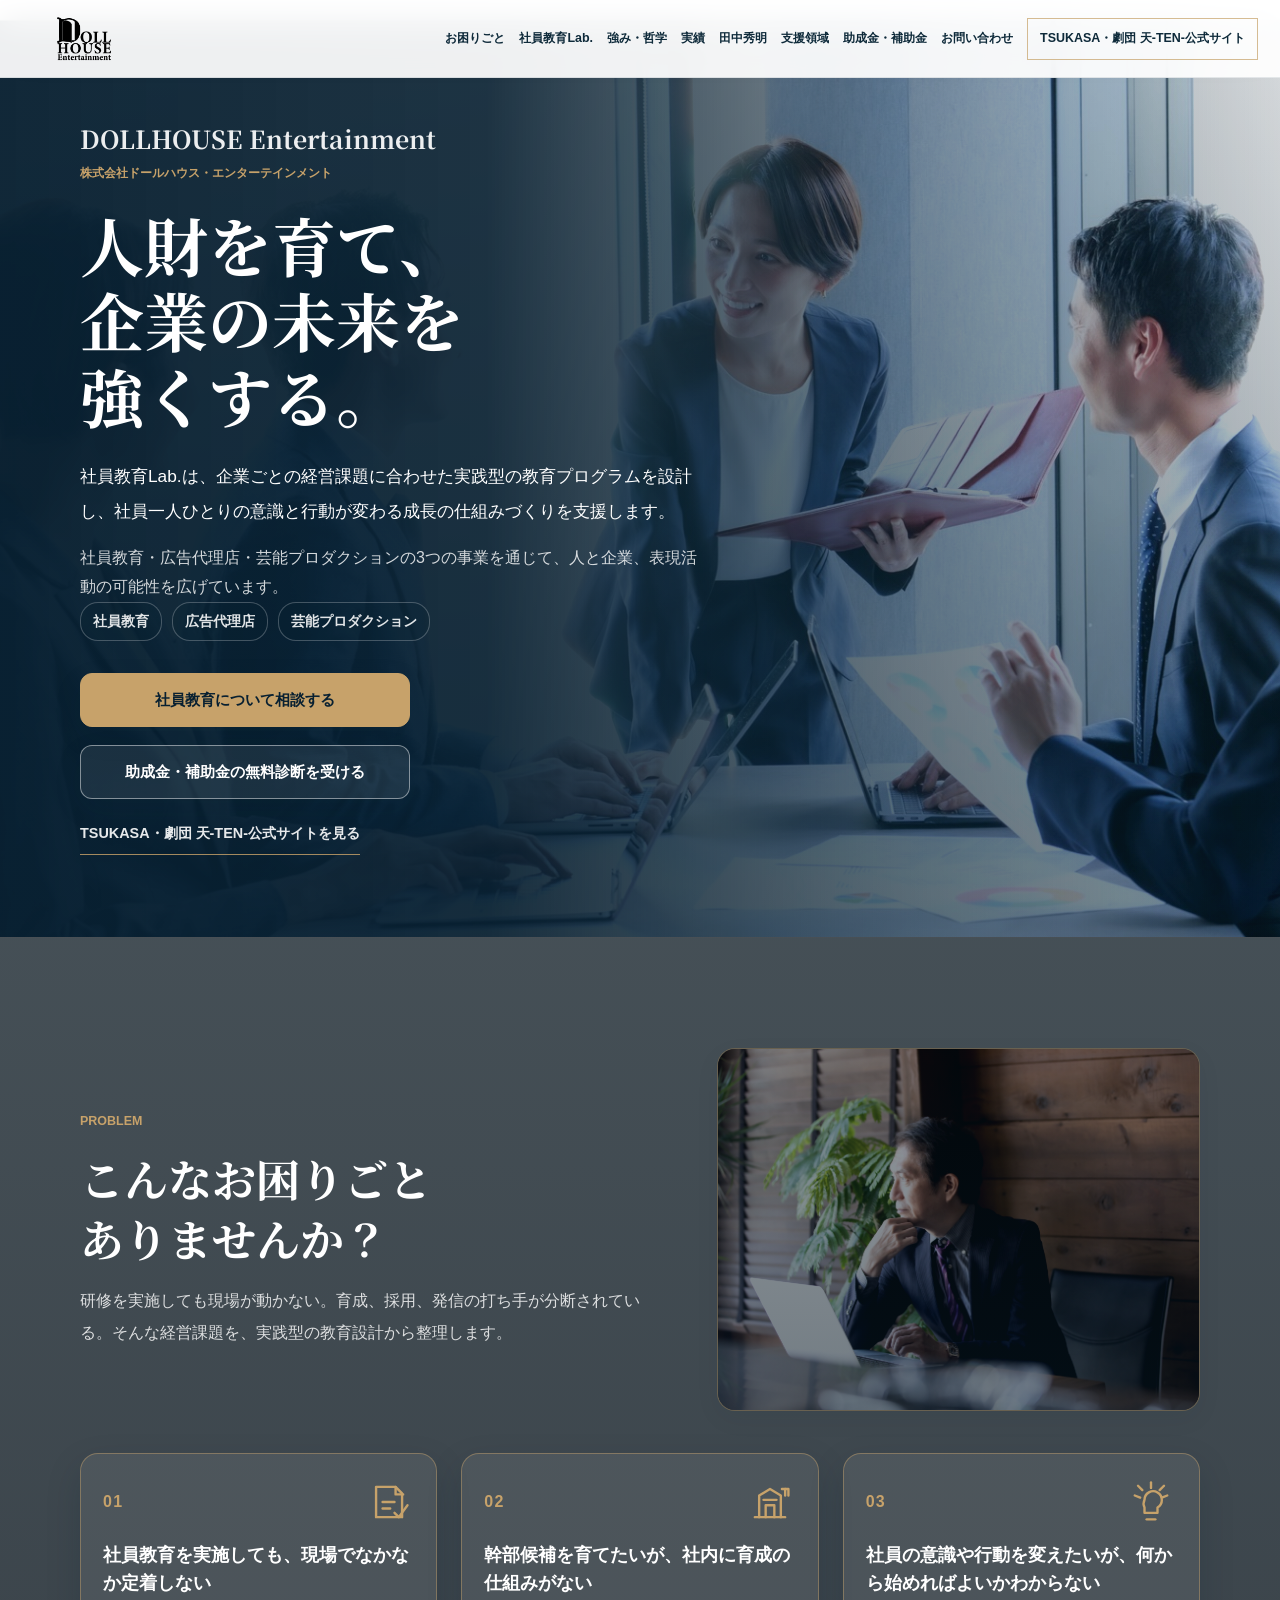
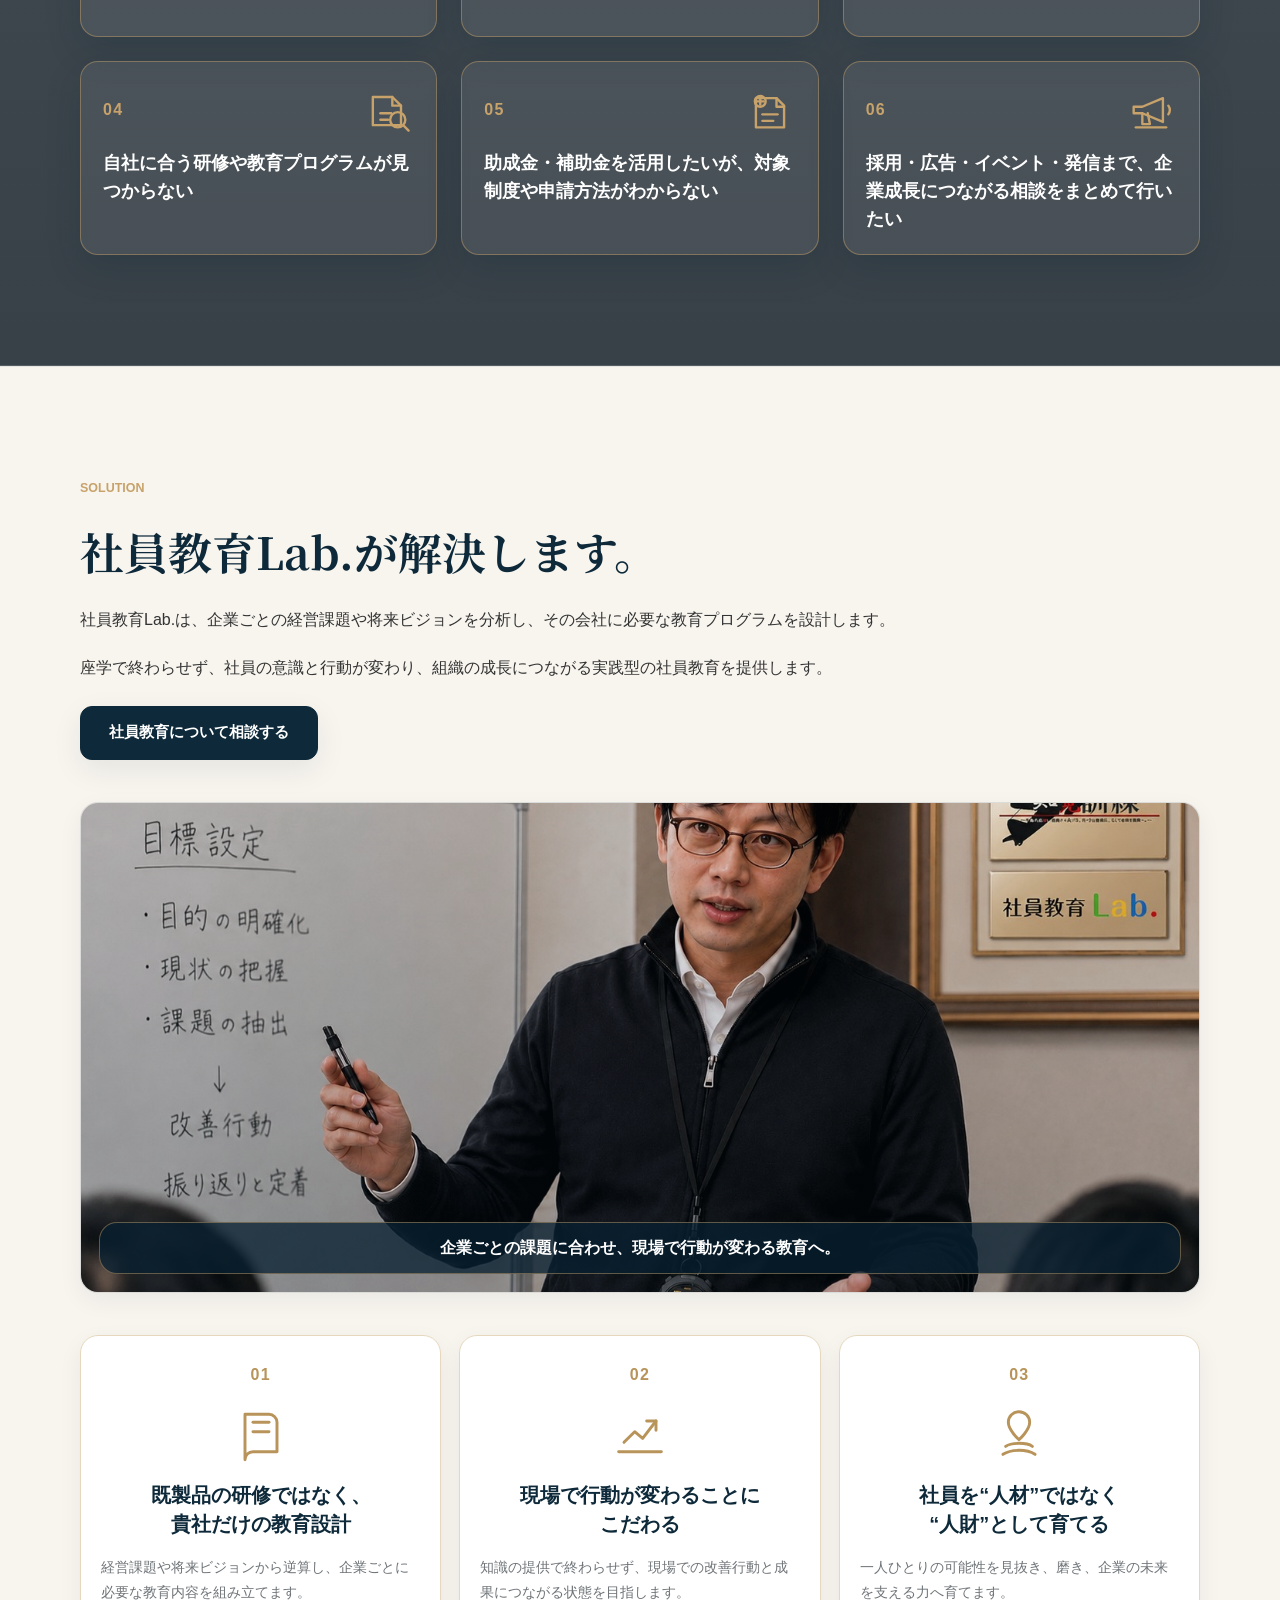
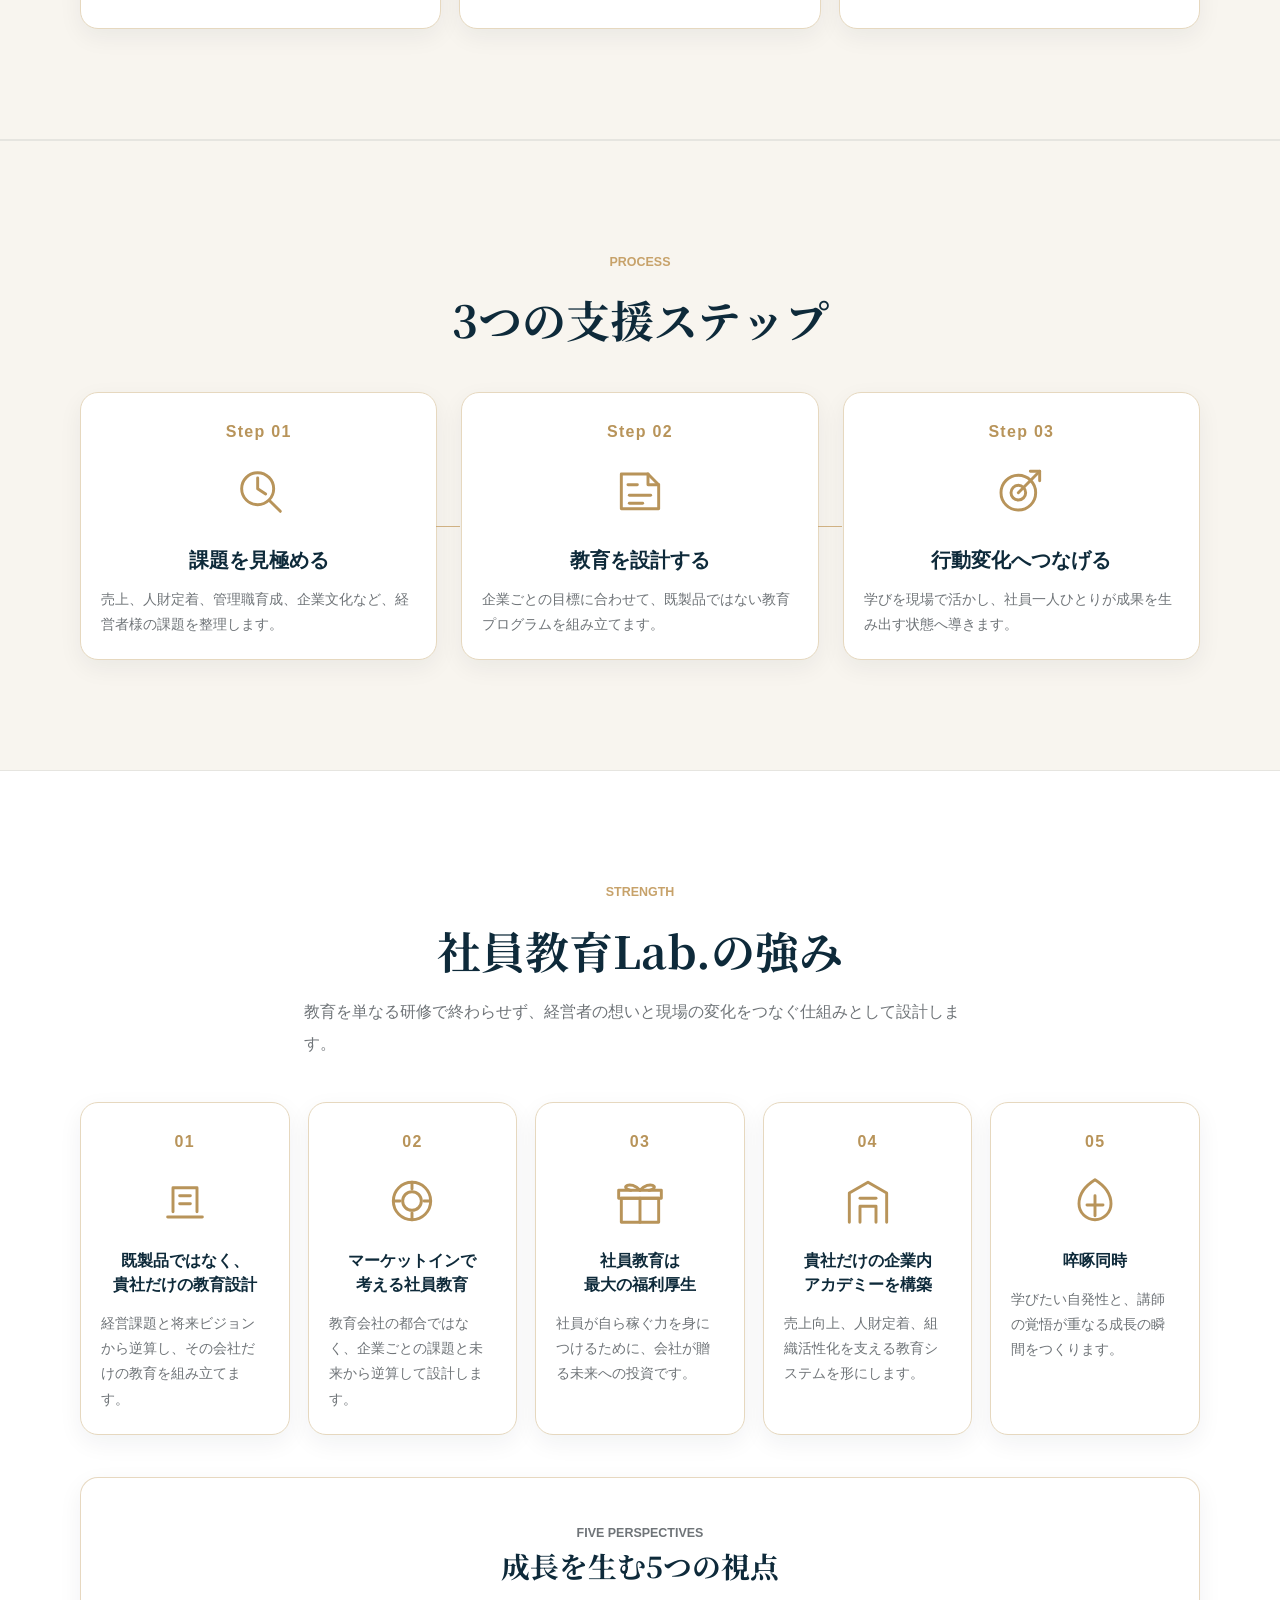
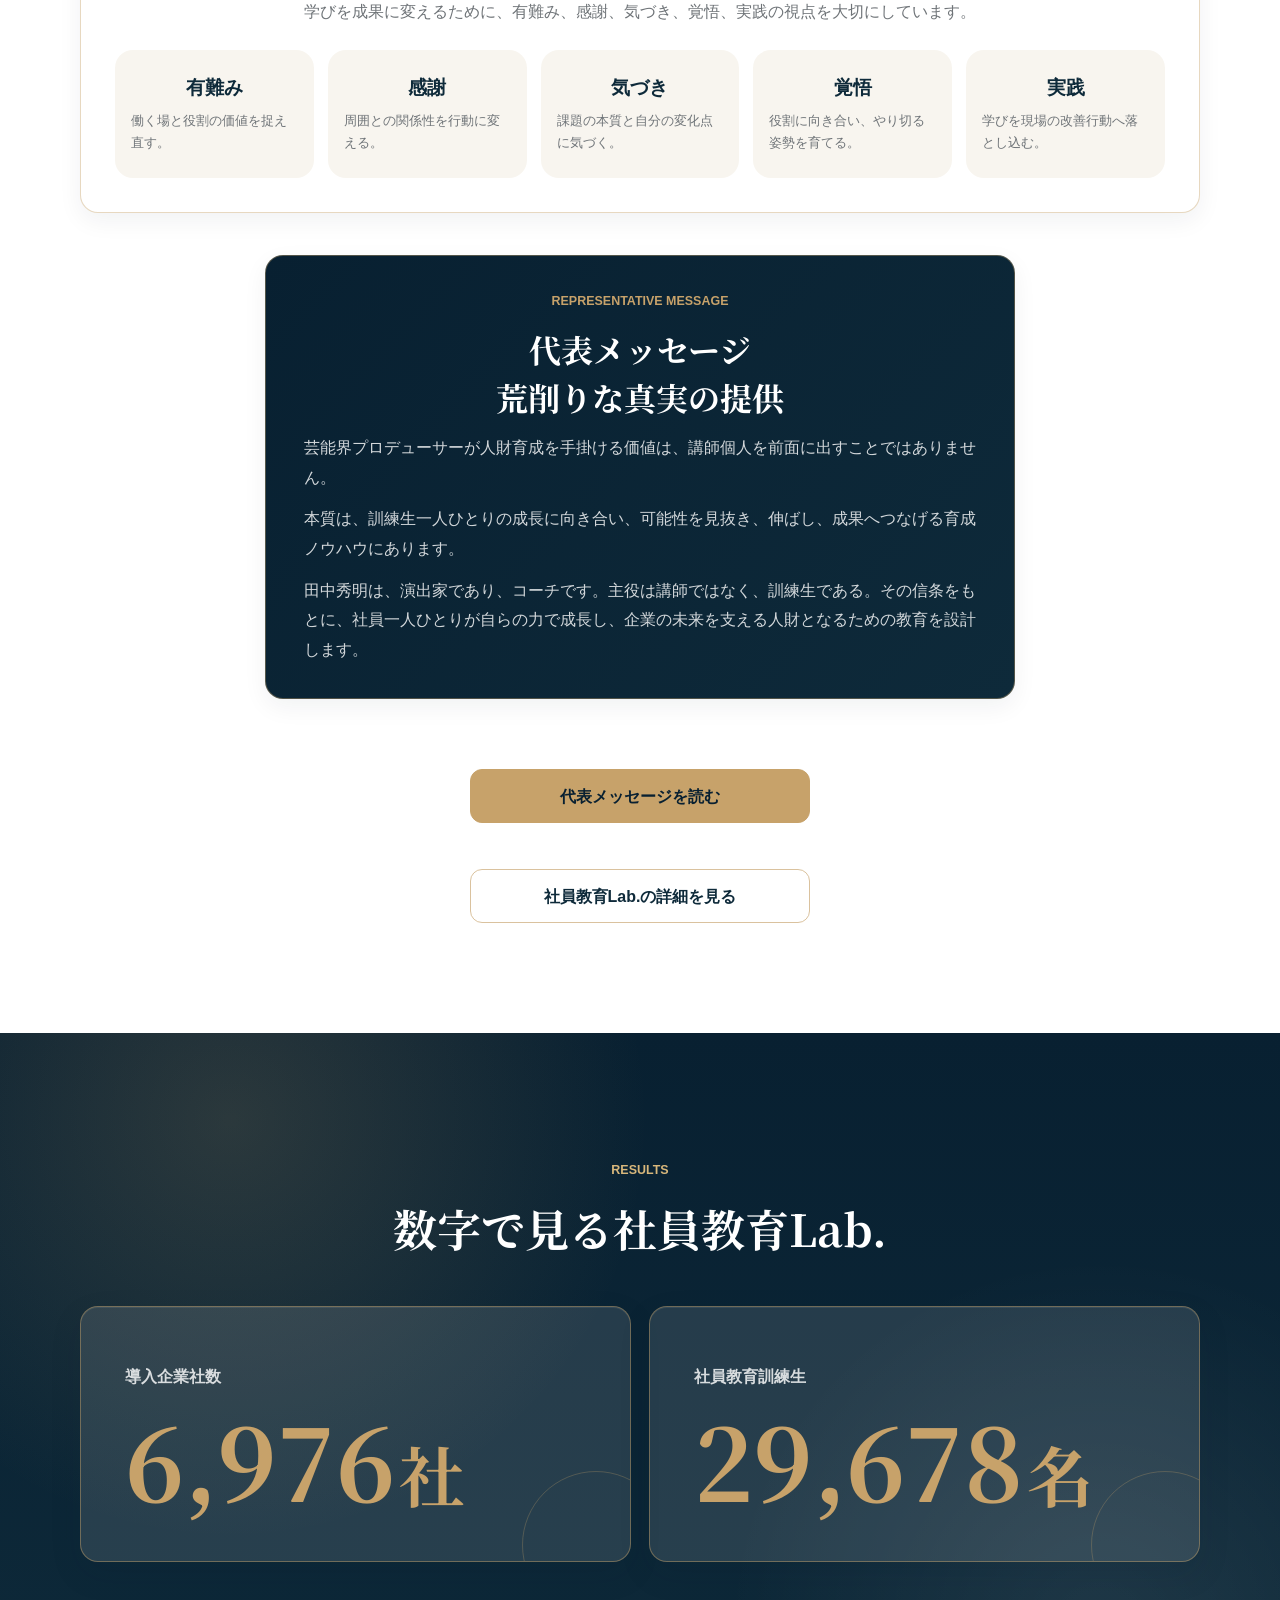
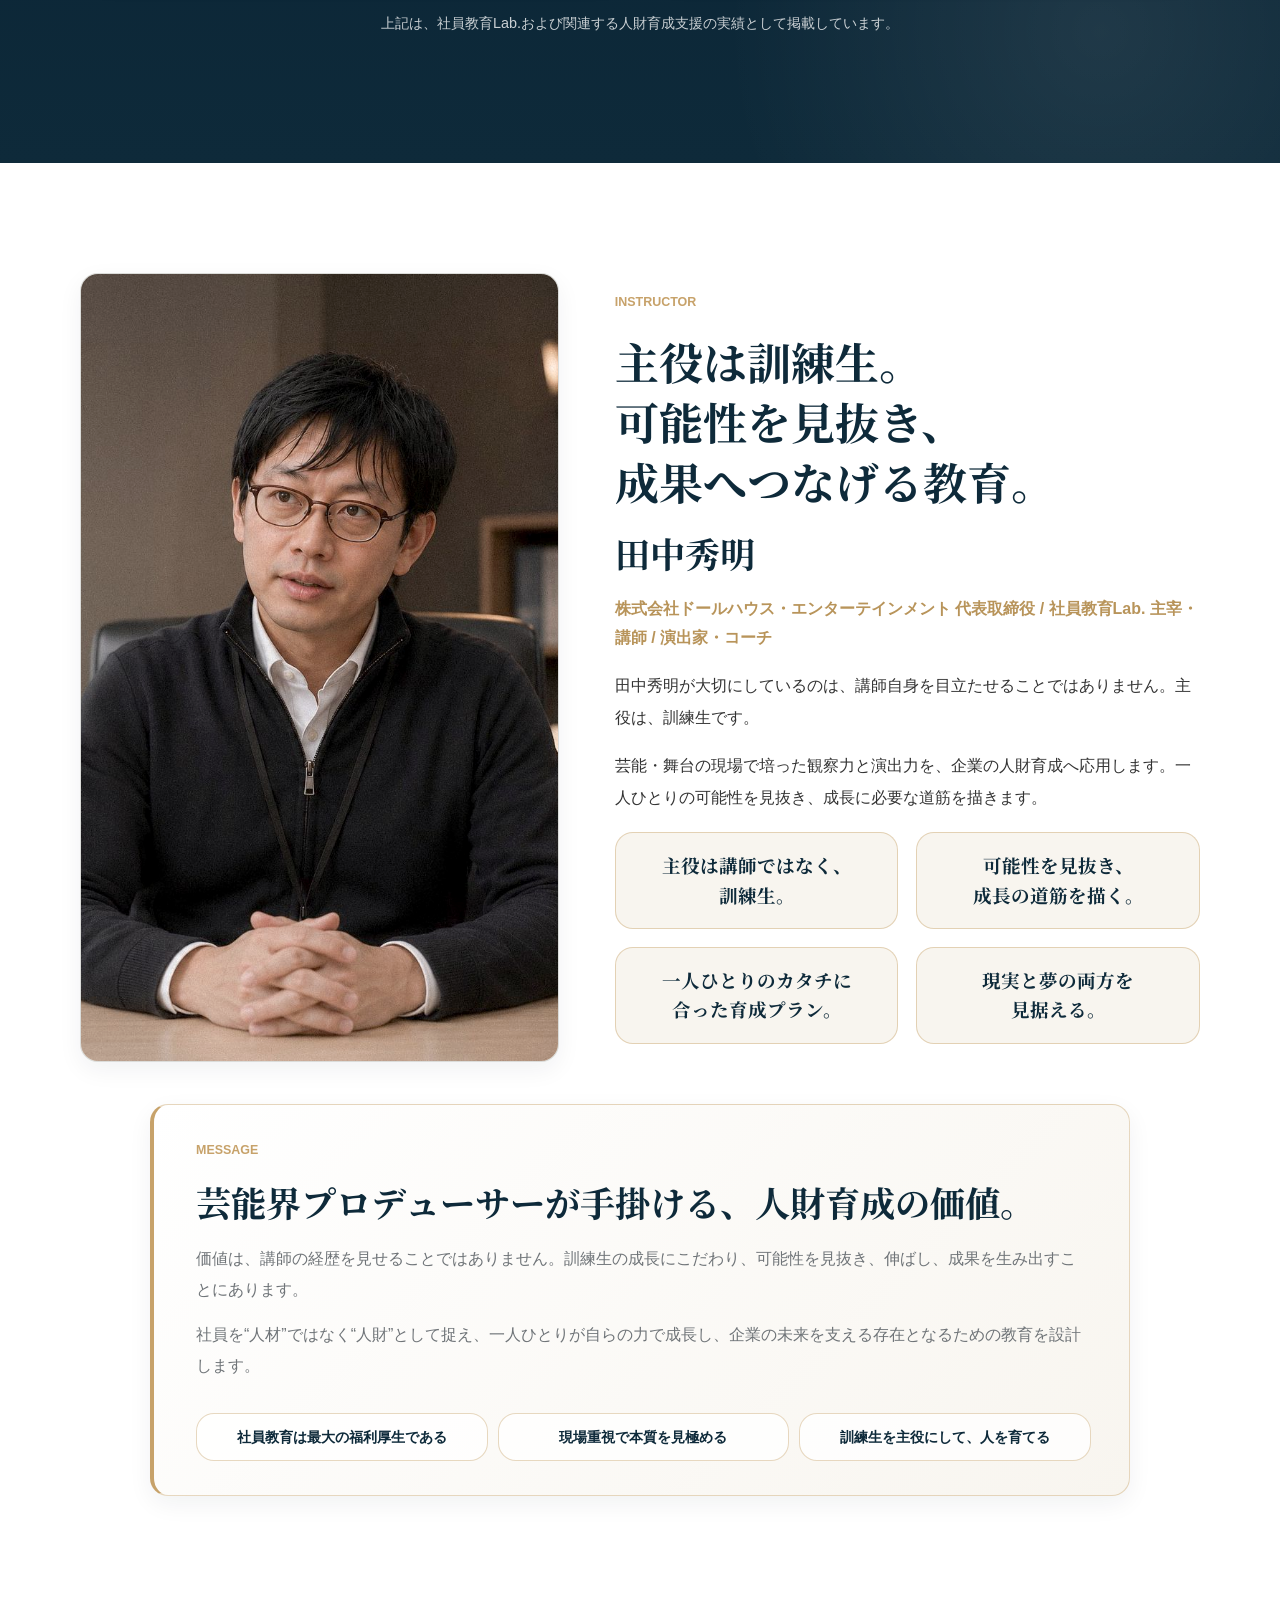
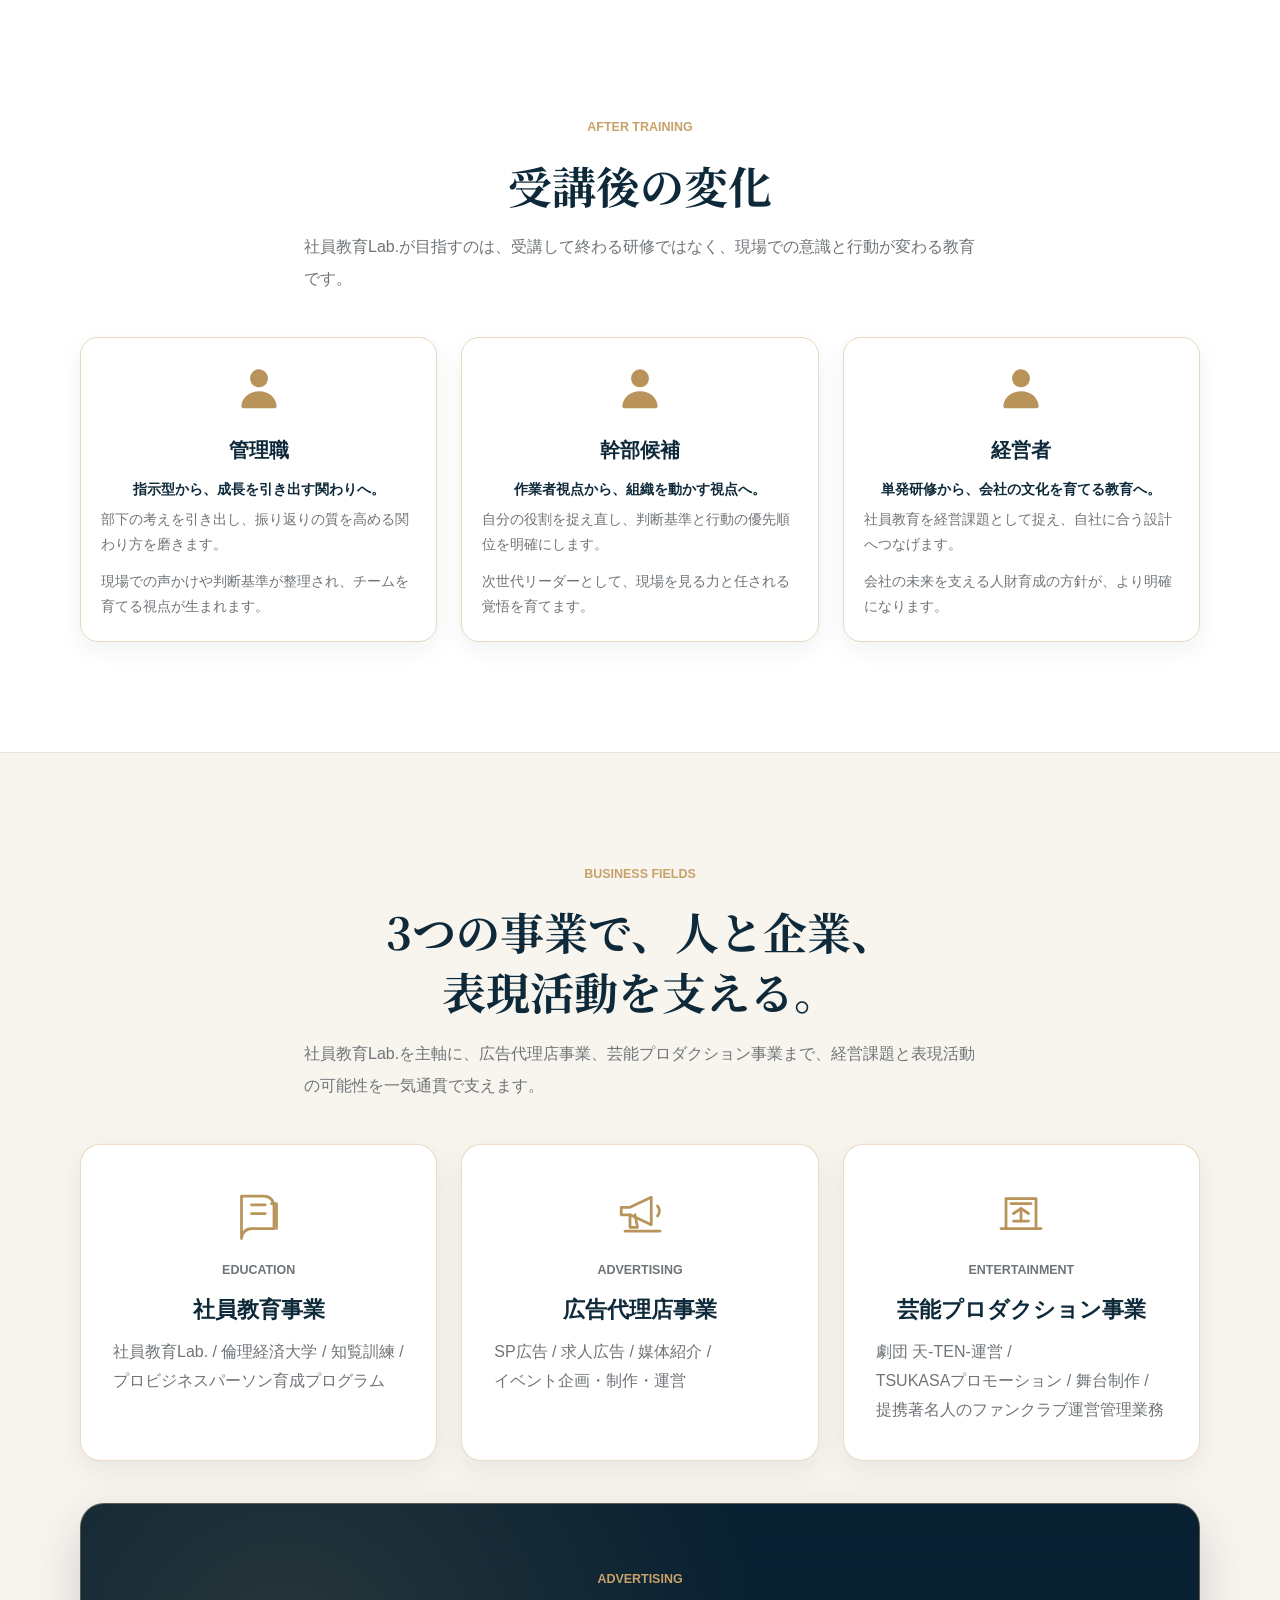
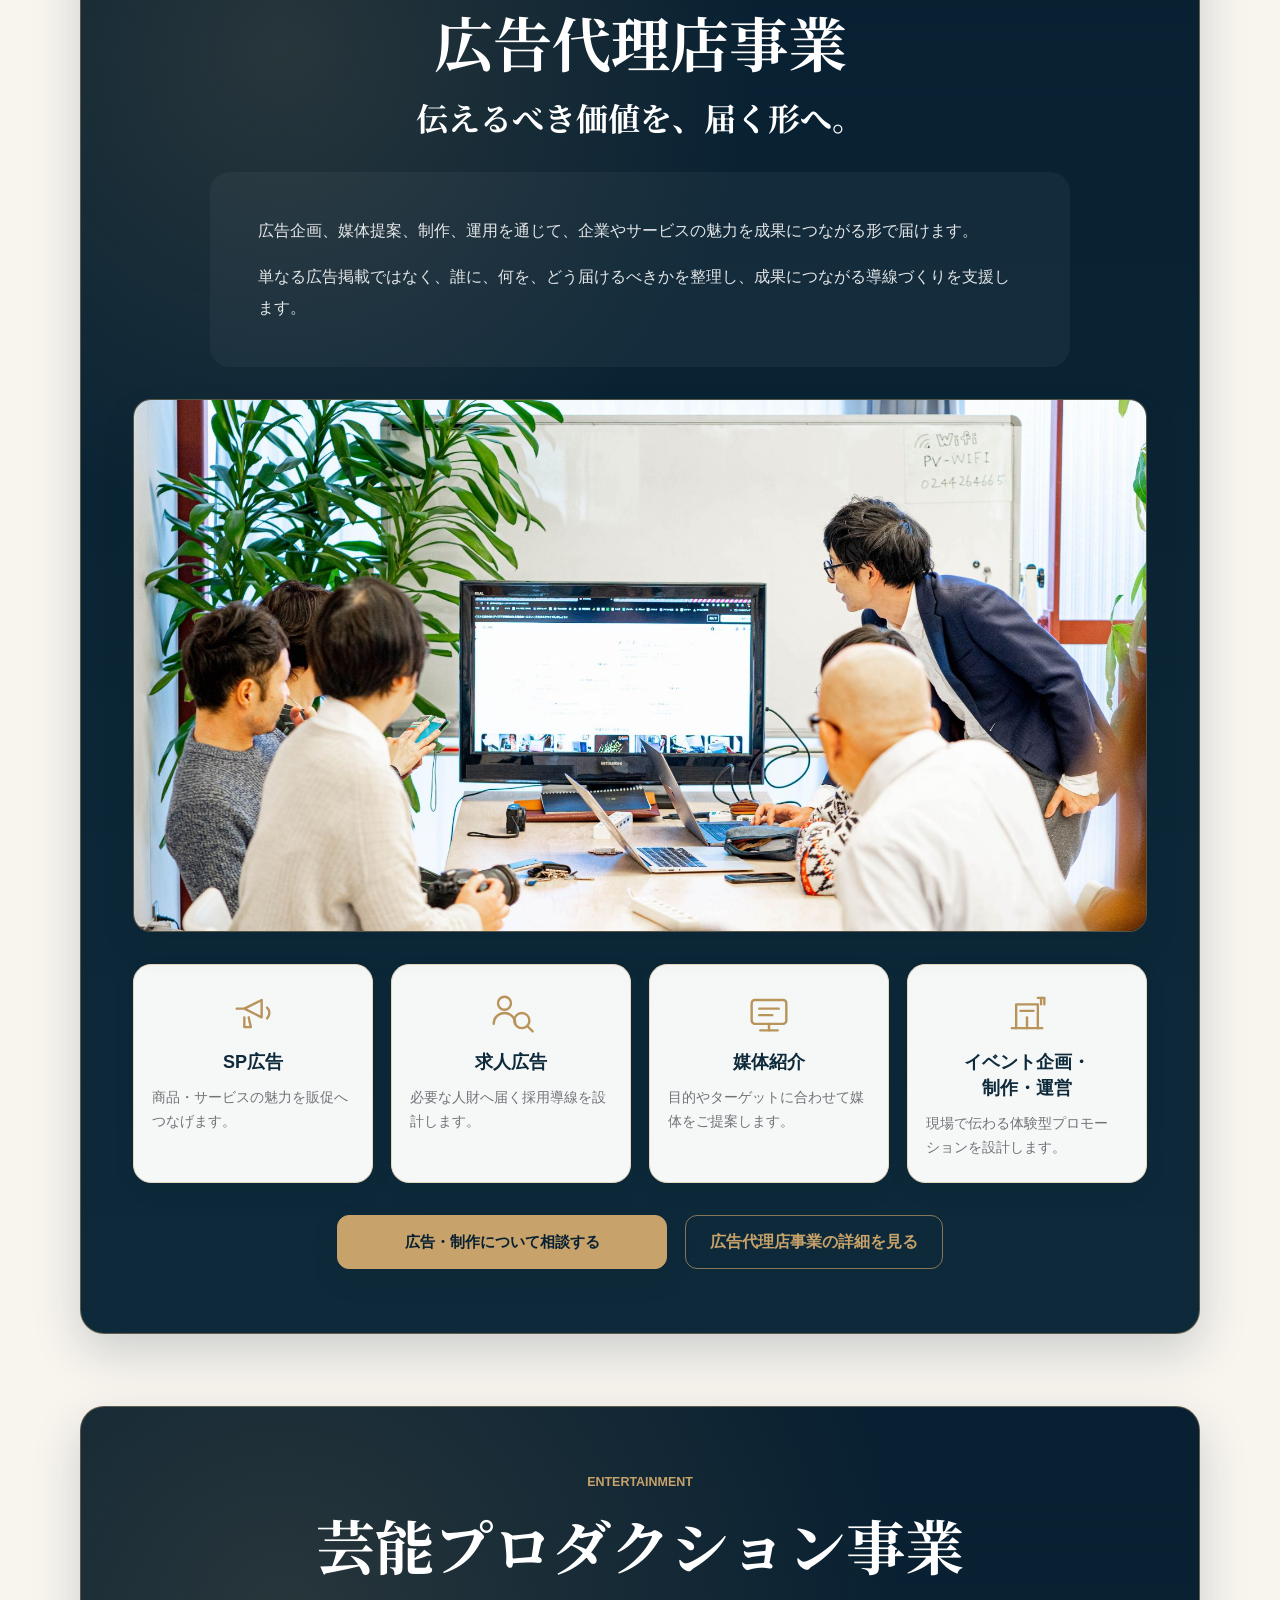
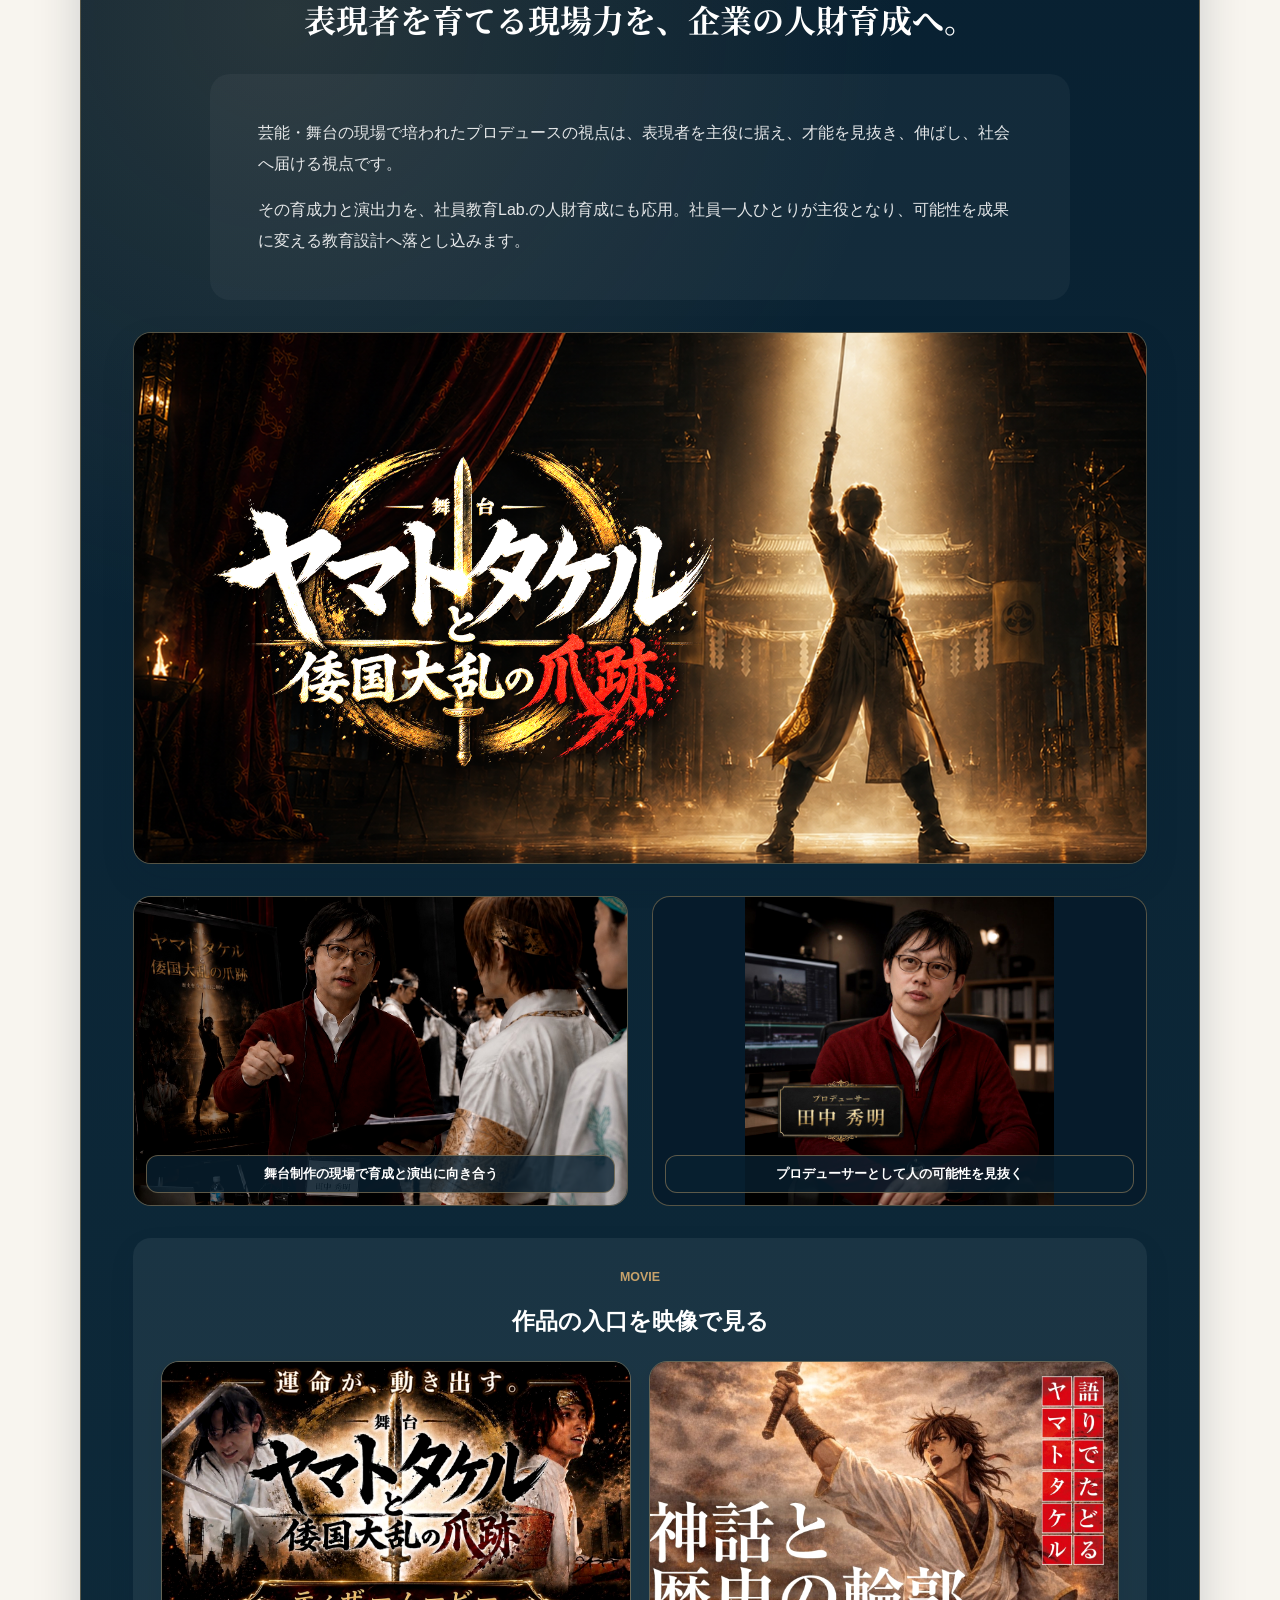
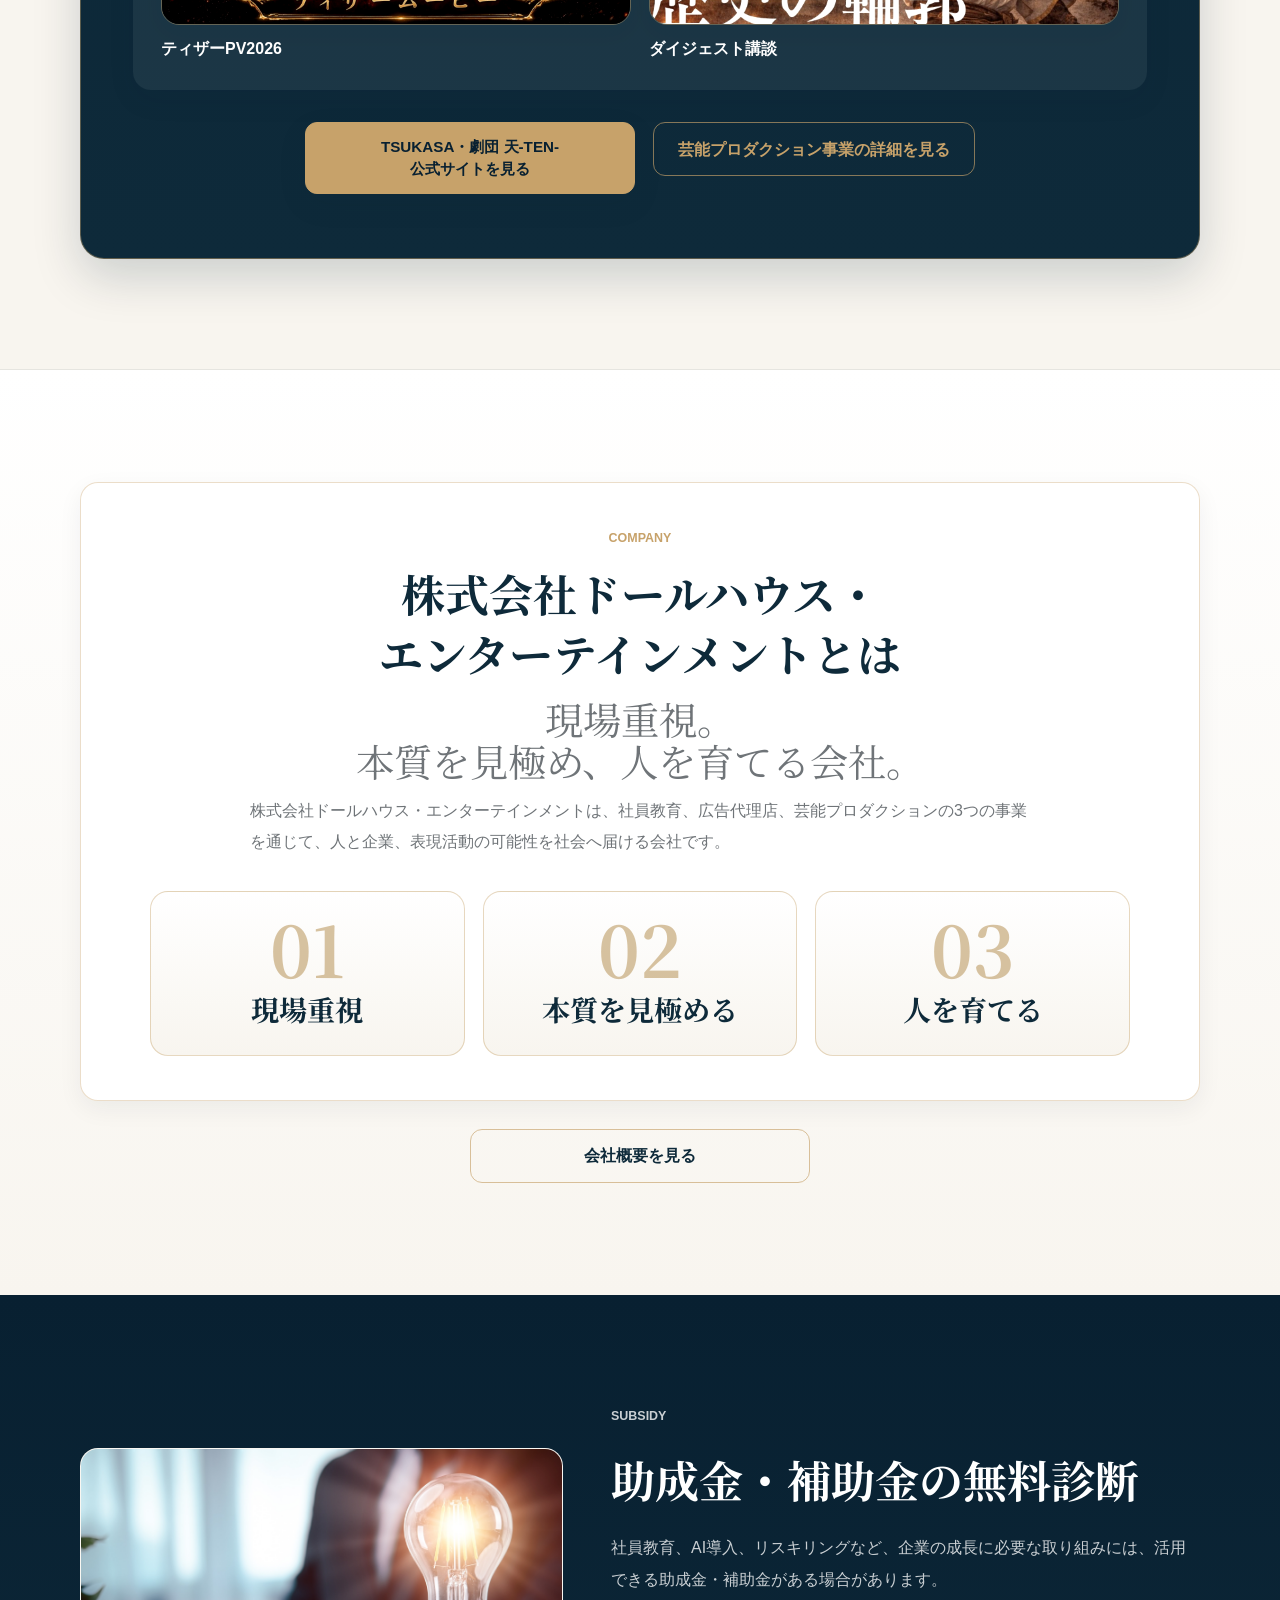
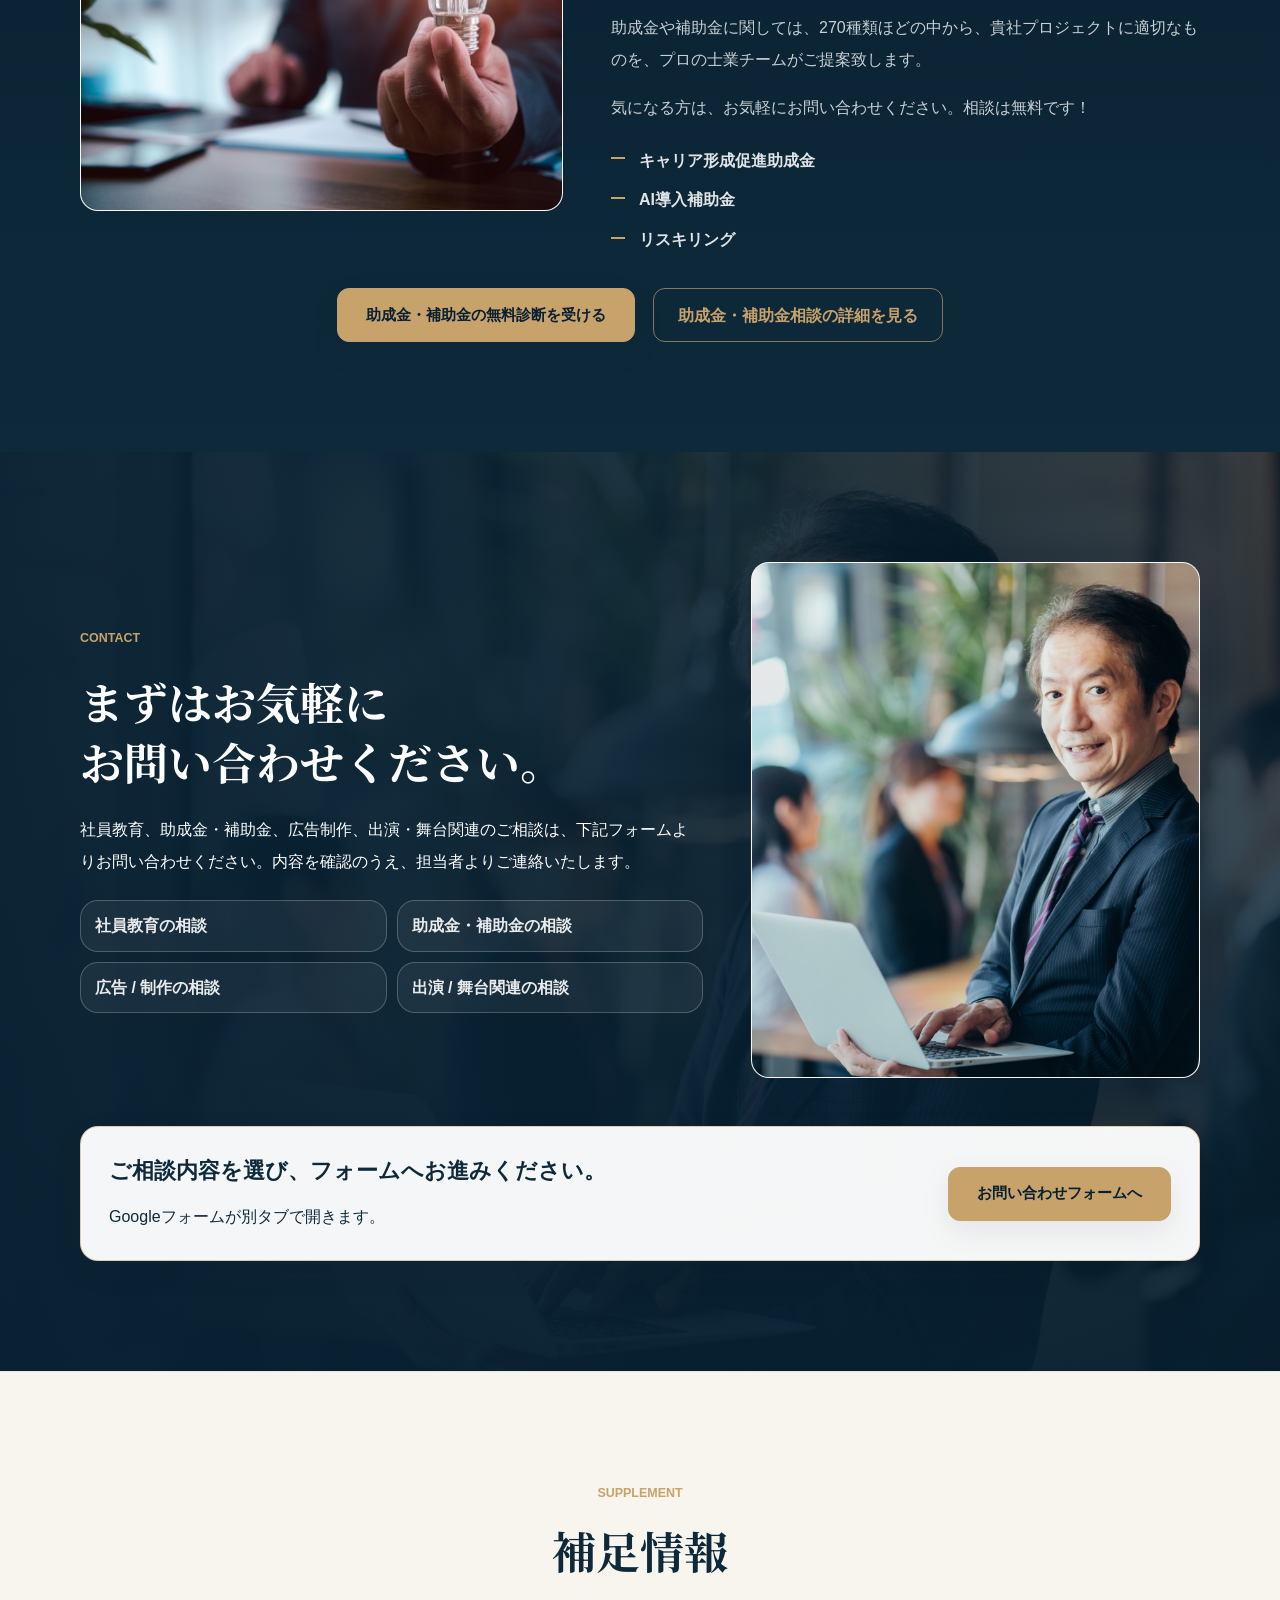
==== index.html @ 9c40aa0d "Pre-submission polish: remove internal wording, dedupe business detail copy - Replace the internal n" ====
<!DOCTYPE html>
<html lang="ja">
<head>
  <meta charset="UTF-8">
  <meta name="viewport" content="width=device-width, initial-scale=1.0">
  <title>株式会社ドールハウス・エンターテインメント｜社員教育Lab.・助成金補助金相談・広告制作・芸能プロダクション</title>
  <meta name="description" content="株式会社ドールハウス・エンターテインメントは、社員教育Lab.を中心に、企業ごとの課題に合わせた実践型社員教育、助成金・補助金の無料診断、広告制作、芸能プロダクション事業を展開しています。">
  <meta name="keywords" content="株式会社ドールハウス・エンターテインメント, 社員教育Lab., 社員教育, 人財育成, 啐啄同時, 企業内アカデミー, 助成金, 補助金, リスキリング, 広告代理店, 劇団 天-TEN, TSUKASA">
  <link rel="canonical" href="https://dollhouse-e.com/">
  <link rel="preconnect" href="https://fonts.googleapis.com">
  <link rel="preconnect" href="https://fonts.gstatic.com" crossorigin>
  <link href="https://fonts.googleapis.com/css2?family=Noto+Serif+JP:wght@600;700&display=swap" rel="stylesheet">
  <meta property="og:type" content="website">
  <meta property="og:title" content="株式会社ドールハウス・エンターテインメント｜社員教育Lab.">
  <meta property="og:description" content="企業ごとの課題に合わせた実践型社員教育、助成金・補助金の無料診断、広告制作、芸能プロダクション事業を展開しています。">
  <meta property="og:url" content="https://dollhouse-e.com/">
  <meta property="og:image" content="https://dollhouse-e.com/assets/img/executive-training-meeting.jpeg">
  <meta property="og:site_name" content="DOLLHOUSE Entertainment">
  <meta name="twitter:card" content="summary_large_image">
  <meta name="twitter:title" content="株式会社ドールハウス・エンターテインメント｜社員教育Lab.">
  <meta name="twitter:description" content="企業ごとの課題に合わせた実践型社員教育を設計します。">
  <meta name="twitter:image" content="https://dollhouse-e.com/assets/img/executive-training-meeting.jpeg">
  <link rel="icon" href="./assets/img/dollhouse-logo.png">
  <link rel="stylesheet" href="./assets/css/style.css">
  <script type="application/ld+json">
  {
    "@context": "https://schema.org",
    "@type": "Organization",
    "name": "株式会社ドールハウス・エンターテインメント",
    "alternateName": "DOLLHOUSE Entertainment",
    "url": "https://dollhouse-e.com/",
    "logo": "https://dollhouse-e.com/assets/img/dollhouse-logo.png",
    "description": "社員教育Lab.を中心に、実践型社員教育、助成金・補助金相談、広告制作、芸能プロダクション事業を展開しています。",
    "founder": {
      "@type": "Person",
      "name": "田中秀明"
    },
    "department": [
      {
        "@type": "Organization",
        "name": "社員教育Lab."
      },
      {
        "@type": "Organization",
        "name": "広告代理店事業"
      },
      {
        "@type": "Organization",
        "name": "芸能プロダクション事業"
      }
    ]
  }
  </script>
</head>
<body>
  <a class="skip-link" href="#main">本文へ移動</a>

  <header class="site-header" data-header>
    <a class="brand" href="./index.html" aria-label="株式会社ドールハウス・エンターテインメント トップ">
      <img src="./assets/img/dollhouse-logo.png" alt="DOLLHOUSE Entertainment">
    </a>

    <nav class="site-nav" aria-label="サイト内ナビゲーション">
      <a href="#problems">お困りごと</a>
      <a href="#education">社員教育Lab.</a>
      <a href="#philosophy">強み・哲学</a>
      <a href="#results">実績</a>
      <a href="#instructor">田中秀明</a>
      <a href="#support">支援領域</a>
      <a href="#subsidy">助成金・補助金</a>
      <a href="#contact">お問い合わせ</a>
      <a class="nav-external" href="https://gekidan-ten.com/" target="_blank" rel="noopener">TSUKASA・劇団 天-TEN-公式サイト</a>
    </nav>

    <button class="nav-toggle" type="button" aria-label="メニューを開閉" aria-controls="mobile-nav" aria-expanded="false" data-nav-toggle>
      <span></span>
      <span></span>
      <span></span>
    </button>
  </header>

  <div class="mobile-nav" id="mobile-nav" data-mobile-nav>
    <a href="#problems">お困りごと</a>
    <a href="#education">社員教育Lab.</a>
    <a href="#philosophy">強み・哲学</a>
    <a href="#process">3つの支援ステップ</a>
    <a href="#results">数字で見る実績</a>
    <a href="#instructor">田中秀明</a>
    <a href="#support">広告・芸能事業</a>
    <a href="#subsidy">助成金・補助金</a>
    <a href="#contact">お問い合わせ</a>
    <a href="#details">補足情報</a>
  </div>

  <main id="main">
    <section class="hero" aria-labelledby="hero-title">
      <picture class="hero-bg" aria-hidden="true">
        <img src="./assets/img/executive-training-meeting.jpeg" alt="">
      </picture>
      <div class="wrap hero-inner">
        <div class="hero-copy reveal">
          <p class="hero-brand">DOLLHOUSE Entertainment</p>
          <p class="eyebrow">株式会社ドールハウス・エンターテインメント</p>
          <h1 class="hero-title" id="hero-title">
            <span>人財を育て、</span>
            <span>企業の未来を</span>
            <span>強くする。</span>
          </h1>
          <p class="hero-lead">社員教育Lab.は、企業ごとの経営課題に合わせた実践型の教育プログラムを設計し、社員一人ひとりの意識と行動が変わる成長の仕組みづくりを支援します。</p>
          <p class="hero-note">社員教育・広告代理店・芸能プロダクションの3つの事業を通じて、人と企業、表現活動の可能性を広げています。</p>
          <div class="hero-badges" aria-label="対応領域">
            <span>社員教育</span>
            <span>広告代理店</span>
            <span>芸能プロダクション</span>
          </div>
          <div class="hero-actions">
            <a class="button button-gold" href="https://forms.gle/buqHEvbzoYE7VGyw7" target="_blank" rel="noopener">社員教育について相談する</a>
            <a class="button button-ghost-light" href="https://forms.gle/buqHEvbzoYE7VGyw7" target="_blank" rel="noopener">助成金・補助金の無料診断を受ける</a>
          </div>
          <a class="hero-sub-link" href="https://gekidan-ten.com/" target="_blank" rel="noopener">TSUKASA・劇団 天-TEN-公式サイトを見る</a>
        </div>
      </div>
    </section>

    <section class="section problem-section" id="problems" aria-labelledby="problem-title">
      <div class="wrap section-stack">
        <div class="split-media">
          <div class="section-head reveal">
            <p class="section-label">Problem</p>
            <h2 class="section-title title-break" id="problem-title"><span>こんなお困りごと</span><span>ありませんか？</span></h2>
            <p class="section-lead">研修を実施しても現場が動かない。育成、採用、発信の打ち手が分断されている。そんな経営課題を、実践型の教育設計から整理します。</p>
          </div>
          <figure class="media-frame reveal">
            <img src="./assets/img/executive-problem.jpg" alt="経営課題について考える経営者">
          </figure>
        </div>

        <div class="problem-grid" aria-label="経営者様のお困りごと">
          <article class="problem-card reveal">
            <div class="problem-card-head">
              <span>01</span>
              <svg viewBox="0 0 48 48" aria-hidden="true"><path d="M13 10h18l6 6v22H13z"/><path d="M31 10v7h7"/><path d="M19 24h11"/><path d="M19 30h7"/><path d="m30 34 4 4 8-11"/></svg>
            </div>
            <p>社員教育を実施しても、現場でなかなか定着しない</p>
          </article>
          <article class="problem-card reveal">
            <div class="problem-card-head">
              <span>02</span>
              <svg viewBox="0 0 48 48" aria-hidden="true"><path d="M10 38h28"/><path d="M14 38V18l10-6 10 6v20"/><path d="M20 38V27h8v11"/><path d="M18 22h12"/><path d="M35 12h6v6"/><path d="M38 12v6"/></svg>
            </div>
            <p>幹部候補を育てたいが、社内に育成の仕組みがない</p>
          </article>
          <article class="problem-card reveal">
            <div class="problem-card-head">
              <span>03</span>
              <svg viewBox="0 0 48 48" aria-hidden="true"><path d="M18 22a8 8 0 1 1 12 7v5H18v-5a8 8 0 0 1 0-7Z"/><path d="M20 40h8"/><path d="M24 6v5"/><path d="M9 18l5 2"/><path d="M39 18l-5 2"/><path d="m12 9 4 4"/><path d="m36 9-4 4"/></svg>
            </div>
            <p>社員の意識や行動を変えたいが、何から始めればよいかわからない</p>
          </article>
          <article class="problem-card reveal">
            <div class="problem-card-head">
              <span>04</span>
              <svg viewBox="0 0 48 48" aria-hidden="true"><path d="M10 12h18l8 8v18H10z"/><path d="M28 12v8h8"/><path d="M17 27h10"/><path d="M17 33h7"/><circle cx="33" cy="33" r="7"/><path d="m38 38 5 5"/></svg>
            </div>
            <p>自社に合う研修や教育プログラムが見つからない</p>
          </article>
          <article class="problem-card reveal">
            <div class="problem-card-head">
              <span>05</span>
              <svg viewBox="0 0 48 48" aria-hidden="true"><path d="M11 13h19l7 7v20H11z"/><path d="M30 13v8h7"/><path d="M17 28h14"/><path d="M17 34h10"/><circle cx="15" cy="16" r="5"/><path d="M12 16h6"/><path d="M15 13v6"/></svg>
            </div>
            <p>助成金・補助金を活用したいが、対象制度や申請方法がわからない</p>
          </article>
          <article class="problem-card reveal">
            <div class="problem-card-head">
              <span>06</span>
              <svg viewBox="0 0 48 48" aria-hidden="true"><path d="M8 27h8l19 8V13L16 21H8z"/><path d="M16 27v10h7l-2-10"/><path d="M40 20a7 7 0 0 1 0 8"/><path d="M10 40h28"/></svg>
            </div>
            <p>採用・広告・イベント・発信まで、企業成長につながる相談をまとめて行いたい</p>
          </article>
        </div>
      </div>
    </section>

    <section class="section solution-section section-ivory" id="education" aria-labelledby="solution-title">
      <div class="wrap section-stack">
        <div class="solution-copy reveal">
          <p class="section-label">Solution</p>
          <h2 class="section-title" id="solution-title">社員教育Lab.が解決します。</h2>
          <div class="text-flow solution-summary">
            <p>社員教育Lab.は、企業ごとの経営課題や将来ビジョンを分析し、その会社に必要な教育プログラムを設計します。</p>
            <p>座学で終わらせず、社員の意識と行動が変わり、組織の成長につながる実践型の社員教育を提供します。</p>
          </div>
          <a class="button button-navy align-left" href="https://forms.gle/buqHEvbzoYE7VGyw7" target="_blank" rel="noopener">社員教育について相談する</a>
        </div>

        <figure class="education-photo reveal">
          <img src="./assets/img/education-session.jpg" alt="社員教育Lab.の研修現場で講義する田中秀明">
          <figcaption>企業ごとの課題に合わせ、現場で行動が変わる教育へ。</figcaption>
        </figure>

        <div class="strength-grid" aria-label="社員教育Lab.の強み">
          <article class="feature-card reveal">
            <span>01</span>
            <svg class="line-icon" viewBox="0 0 48 48" aria-hidden="true"><path d="M12 10h18a6 6 0 0 1 6 6v22H18a6 6 0 0 0-6 6V10Z"/><path d="M18 16h12"/><path d="M18 23h12"/></svg>
            <h3>既製品の研修ではなく、貴社だけの教育設計</h3>
            <p>経営課題や将来ビジョンから逆算し、企業ごとに必要な教育内容を組み立てます。</p>
          </article>
          <article class="feature-card reveal">
            <span>02</span>
            <svg class="line-icon" viewBox="0 0 48 48" aria-hidden="true"><path d="M8 38h32"/><path d="M12 31l8-8 6 5 10-13"/><path d="M29 15h7v7"/></svg>
            <h3>現場で行動が変わることに<wbr>こだわる</h3>
            <p>知識の提供で終わらせず、現場での改善行動と成果につながる状態を目指します。</p>
          </article>
          <article class="feature-card reveal">
            <span>03</span>
            <svg class="line-icon" viewBox="0 0 48 48" aria-hidden="true"><path d="M24 8a8 8 0 0 1 8 8c0 6-8 13-8 13s-8-7-8-13a8 8 0 0 1 8-8Z"/><path d="M14 34c4-3 16-3 20 0"/><path d="M12 40c6-4 18-4 24 0"/></svg>
            <h3>社員を“人材”ではなく<wbr>“人財”として育てる</h3>
            <p>一人ひとりの可能性を見抜き、磨き、企業の未来を支える力へ育てます。</p>
          </article>
        </div>
      </div>
    </section>

    <section class="section process-section section-ivory" id="process" aria-labelledby="process-title">
      <div class="wrap section-stack">
        <div class="section-head section-head-center reveal">
          <p class="section-label">Process</p>
          <h2 class="section-title" id="process-title">3つの支援ステップ</h2>
        </div>

        <div class="solution-process reveal" aria-label="3つの支援ステップ">
          <article>
            <span>Step 01</span>
            <svg class="line-icon" viewBox="0 0 48 48" aria-hidden="true"><circle cx="23" cy="23" r="12"/><path d="m32 32 8 8"/><path d="M23 15v8l6 4"/></svg>
            <h4>課題を見極める</h4>
            <p>売上、人財定着、管理職育成、企業文化など、経営者様の課題を整理します。</p>
          </article>
          <article>
            <span>Step 02</span>
            <svg class="line-icon" viewBox="0 0 48 48" aria-hidden="true"><path d="M10 12h20l8 8v18H10z"/><path d="M30 12v8h8"/><path d="M16 28h16"/><path d="M16 34h10"/><path d="M15 20h7"/></svg>
            <h4>教育を設計する</h4>
            <p>企業ごとの目標に合わせて、既製品ではない教育プログラムを組み立てます。</p>
          </article>
          <article>
            <span>Step 03</span>
            <svg class="line-icon" viewBox="0 0 48 48" aria-hidden="true"><circle cx="22" cy="26" r="13"/><circle cx="22" cy="26" r="5.5"/><path d="M22 26 38 10"/><path d="M31 10h7v7"/></svg>
            <h4>行動変化へ<wbr>つなげる</h4>
            <p>学びを現場で活かし、社員一人ひとりが成果を生み出す状態へ導きます。</p>
          </article>
        </div>
      </div>
    </section>

    <section class="section philosophy-section" id="philosophy" aria-labelledby="philosophy-title">
      <div class="wrap section-stack">
        <div class="section-head section-head-center reveal">
          <p class="section-label">Strength</p>
          <h2 class="section-title title-break" id="philosophy-title"><span>社員教育Lab.の</span><span>強み</span></h2>
          <p class="section-lead">教育を単なる研修で終わらせず、経営者の想いと現場の変化をつなぐ仕組みとして設計します。</p>
        </div>

        <div class="philosophy-grid philosophy-grid-five" aria-label="社員教育Lab.の5つの強み">
          <article class="philosophy-card reveal">
            <span>01</span>
            <svg class="line-icon" viewBox="0 0 48 48" aria-hidden="true"><path d="M11 36h26"/><path d="M15 32V14h18v18"/><path d="M20 20h8"/><path d="M20 26h8"/></svg>
            <h3>既製品ではなく、<wbr>貴社だけの教育設計</h3>
            <p>経営課題と将来ビジョンから逆算し、その会社だけの教育を組み立てます。</p>
          </article>
          <article class="philosophy-card reveal">
            <span>02</span>
            <svg class="line-icon" viewBox="0 0 48 48" aria-hidden="true"><circle cx="24" cy="24" r="14"/><circle cx="24" cy="24" r="7"/><path d="M24 10v5"/><path d="M24 33v5"/><path d="M10 24h5"/><path d="M33 24h5"/></svg>
            <h3>マーケットインで<wbr>考える社員教育</h3>
            <p>教育会社の都合ではなく、企業ごとの課題と未来から逆算して設計します。</p>
          </article>
          <article class="philosophy-card reveal">
            <span>03</span>
            <svg class="line-icon" viewBox="0 0 48 48" aria-hidden="true"><path d="M10 22h28v18H10z"/><path d="M24 22v18"/><path d="M8 16h32v6H8z"/><path d="M24 16c-7-8-16-2-7 0"/><path d="M24 16c7-8 16-2 7 0"/></svg>
            <h3>社員教育は<wbr>最大の福利厚生</h3>
            <p>社員が自ら稼ぐ力を身につけるために、会社が贈る未来への投資です。</p>
          </article>
          <article class="philosophy-card reveal">
            <span>04</span>
            <svg class="line-icon" viewBox="0 0 48 48" aria-hidden="true"><path d="M10 40V18l14-8 14 8v22"/><path d="M18 40V28h12v12"/><path d="M18 22h12"/></svg>
            <h3>貴社だけの企業内<wbr>アカデミーを構築</h3>
            <p>売上向上、人財定着、組織活性化を支える教育システムを形にします。</p>
          </article>
          <article class="philosophy-card reveal">
            <span>05</span>
            <svg class="line-icon" viewBox="0 0 48 48" aria-hidden="true"><path d="M24 8c8 5 12 11 12 18a12 12 0 0 1-24 0c0-7 4-13 12-18Z"/><path d="M24 20v15"/><path d="M18 27h12"/></svg>
            <h3>啐啄同時</h3>
            <p>学びたい自発性と、講師の覚悟が重なる成長の瞬間をつくります。</p>
          </article>
        </div>

        <div class="growth-panel reveal">
          <div>
            <p class="section-label">Five Perspectives</p>
            <h3>成長を生む5つの視点</h3>
            <p>学びを成果に変えるために、有難み、感謝、気づき、覚悟、実践の視点を大切にしています。</p>
          </div>
          <ul>
            <li>
              <svg class="line-icon" viewBox="0 0 48 48" aria-hidden="true"><path d="M24 8a11 11 0 0 0-8 18l8 9 8-9A11 11 0 0 0 24 8Z"/><path d="M20 22h8"/><path d="M24 18v8"/></svg>
              <span>有難み</span>
              <small>働く場と役割の価値を捉え直す。</small>
            </li>
            <li>
              <svg class="line-icon" viewBox="0 0 48 48" aria-hidden="true"><path d="M14 24h20"/><path d="M24 14v20"/><path d="M12 36c8-5 16-5 24 0"/><path d="M16 14c3-5 13-5 16 0"/></svg>
              <span>感謝</span>
              <small>周囲との関係性を行動に変える。</small>
            </li>
            <li>
              <svg class="line-icon" viewBox="0 0 48 48" aria-hidden="true"><path d="M18 21a6 6 0 1 1 12 0c0 4-4 6-4 10h-4c0-4-4-6-4-10Z"/><path d="M21 37h6"/><path d="M24 7v4"/><path d="M10 17l4 2"/><path d="M38 17l-4 2"/></svg>
              <span>気づき</span>
              <small>課題の本質と自分の変化点に気づく。</small>
            </li>
            <li>
              <svg class="line-icon" viewBox="0 0 48 48" aria-hidden="true"><path d="M24 8 38 16v9c0 9-6 15-14 18-8-3-14-9-14-18v-9Z"/><path d="m18 25 4 4 8-10"/></svg>
              <span>覚悟</span>
              <small>役割に向き合い、やり切る姿勢を育てる。</small>
            </li>
            <li>
              <svg class="line-icon" viewBox="0 0 48 48" aria-hidden="true"><path d="M9 38h30"/><path d="M13 31l7-7 6 5 9-12"/><path d="M28 17h7v7"/></svg>
              <span>実践</span>
              <small>学びを現場の改善行動へ落とし込む。</small>
            </li>
          </ul>
        </div>

        <div class="truth-panel reveal">
          <p class="section-label">Representative Message</p>
          <h3>代表メッセージ<br>荒削りな真実の提供</h3>
          <p>芸能界プロデューサーが人財育成を手掛ける価値は、講師個人を前面に出すことではありません。</p>
          <p>本質は、訓練生一人ひとりの成長に向き合い、可能性を見抜き、伸ばし、成果へつなげる育成ノウハウにあります。</p>
          <p>田中秀明は、演出家であり、コーチです。主役は講師ではなく、訓練生である。その信条をもとに、社員一人ひとりが自らの力で成長し、企業の未来を支える人財となるための教育を設計します。</p>
        </div>

        <details class="section-more representative-more reveal" data-more>
          <summary aria-expanded="false">
            <span class="more-open">代表メッセージを読む</span>
            <span class="more-close">閉じる</span>
          </summary>
          <div class="section-more-content representative-message-full">
            <div class="more-copy">
              <h3>荒削りな真実の提供</h3>
              <p>平成26年、株式会社ドールハウス・エンターテインメントを創業いたしました。</p>
              <p>当社は、二人の青年との出会いから始まりました。</p>
              <p>歌手として大手芸能プロダクションに所属していた彼は、当時、人財育成会社を経営している私の前で「てっぺん」という歌を唄いました。詞の意味を人生で理解し、伝える術を持ったプロとしての歌声に感動しました。私は22年前、大手タレント事務所で女優のマネージャーを経験しました。その経験から、プロとしてのあるべき姿を彼に見ました。</p>
              <p>同じ時期、ダンサーの青年から問いかけを受けました。</p>
              <p>「タレントとして活躍するには、何が一番大切なんだろう？」</p>
              <p>芸能界にはタレント養成所はたくさんあります。しかし多くは抽象的で、汎用的なカリキュラムに見える。本当に活躍できる人間が何人いるのか疑問だという内容でした。</p>
              <p>タレントは才能の固まりであり、その才能をエンターテインメントとして観客やファンの前で表現し、その評価値を活用して社会貢献する存在です。才能のカタチが一人ひとり異なる以上、万人に共通するカリキュラムに意味はありません。一人ひとりのカタチ、サイズに合った育成プランが必要なのだと答えました。</p>
              <p>これは、私がライフワークとして手がけている、企業内タレントを育成する人財開発事業とも全く同じです。</p>
              <p>この二人の青年と共に、ドールハウス・エンターテインメントを発足しました。何か新しいことをやり始めた訳ではありません。タレント業界の不明確さを取り除き、成功までの道程をわかりやすく計画立てること。「才能という商品」と「売るというマネジメント」の融合こそが芸能界の真実であることを、荒削りではありますが、タレントに自覚させております。</p>
              <p>弊社に所属するタレントは、「誰でもタレントになれるという夢」と「誰でも売れるわけではないという現実」を兼ね合わせて、日々一人ひとりが、自分のカタチに合わせた成長を遂げております。</p>
              <p>ヨーロッパの子供が屋根裏部屋で遊ぶドールハウス。この箱庭遊びを、弊社では、一人ひとりのタレントが自分自身の箱庭で、成長に必要なパーツを責任ある姿勢で集めて欲しいという願いを込めて、株式会社ドールハウス・エンターテインメントと命名致しました。</p>
              <p>荒削りな真実のもと、タレントたちが才能を伸ばして、社会貢献につながることを心から祈っております。</p>
              <p class="signature">株式会社ドールハウス・エンターテインメント<br>代表取締役 社員教育Lab.主宰講師 田中秀明</p>
            </div>
          </div>
        </details>

        <details class="section-more education-more reveal" data-more>
          <summary>
            <span class="more-open">社員教育Lab.の詳細を見る</span>
            <span class="more-close">閉じる</span>
          </summary>
          <div class="section-more-content">
            <div class="more-copy">
              <h3>社員教育Lab.の教育理念</h3>
              <p>社員教育Lab.が最も大切にしている考え方は、マーケットインです。教育会社の都合で作られた既製品の研修ではなく、企業ごとの経営課題や将来ビジョンを分析し、その会社だけの教育プログラムを設計します。</p>
              <p>社員教育とは、社員が自ら稼ぐ力を身につけるために、会社が贈る最大の福利厚生であると考えています。学びを現場の改善行動へ落とし込み、社員一人ひとりの市場価値と企業の成長を同時に高めることを目指します。</p>
            </div>
            <div class="more-copy">
              <h3>啐啄同時の考え方</h3>
              <p>訓練生が「学びたい」と自ら動き出す自発性と、講師が同じ覚悟で向き合う力。その双方が重なる瞬間に、殻を破る成長が生まれます。社員教育Lab.では、この考え方を実践型教育の根幹に置いています。</p>
            </div>
            <div class="program-grid compact-program-grid" aria-label="社員教育Lab.の関連プログラム">
              <article class="program-card program-logo-card">
                <figure>
                  <img class="education-lab-logo" src="./assets/img/education-lab-logo.png" alt="社員教育Lab.">
                </figure>
                <h4>社員教育Lab.</h4>
                <p>企業ごとの課題に合わせた実践型教育。</p>
              </article>
              <article class="program-card program-logo-card">
                <figure>
                  <img class="rinri-keizai-logo" src="./assets/img/rinri-keizai-logo.png" alt="倫理経済大学">
                </figure>
                <h4>倫理経済大学</h4>
                <p>経営者・ビジネスパーソンの意識と行動を磨く学びの場。</p>
              </article>
              <article class="program-card program-logo-card">
                <figure>
                  <img src="./assets/img/chiran-training-logo.png" alt="知覧訓練">
                </figure>
                <h4>知覧訓練</h4>
                <p>歴史から使命感・責任感・行動力を学ぶ教育プログラム。</p>
              </article>
              <article class="program-card">
                <h4>プロビジネスパーソン<wbr>育成プログラム</h4>
                <p>成果を出す考え方、行動力、仕事への向き合い方を育成します。</p>
              </article>
            </div>
            <div class="detail-card-grid">
              <article class="detail-card"><h3>管理者研修</h3><p>部下育成、判断基準、組織を動かす視点を磨きます。</p></article>
              <article class="detail-card"><h3>新人・若年層研修</h3><p>仕事への向き合い方、目標設定、主体的に動く姿勢を育てます。</p></article>
              <article class="detail-card"><h3>行動力強化</h3><p>学びを実践へ移し、現場で改善行動を起こす力を高めます。</p></article>
              <article class="detail-card"><h3>コーチング実践訓練</h3><p>相手の考えを引き出し、成長を促す対話力を訓練します。</p></article>
            </div>
          </div>
        </details>
      </div>
    </section>

    <section class="section results-section section-navy" id="results" aria-labelledby="results-title">
      <div class="wrap section-stack">
        <div class="section-head section-head-center reveal">
          <p class="section-label">Results</p>
          <h2 class="section-title title-break" id="results-title"><span>数字で見る</span><span>社員教育Lab.</span></h2>
        </div>

        <div class="stats-grid" aria-label="社員教育Lab.の実績">
          <article class="stat-card reveal">
            <span>導入企業社数</span>
            <strong><span class="stat-value">6,976</span><span class="stat-unit">社</span></strong>
          </article>
          <article class="stat-card reveal">
            <span>社員教育訓練生</span>
            <strong><span class="stat-value">29,678</span><span class="stat-unit">名</span></strong>
          </article>
        </div>
        <p class="note note-light reveal">上記は、社員教育Lab.および関連する人財育成支援の実績として掲載しています。</p>
      </div>
    </section>

    <section class="section instructor-section" id="instructor" aria-labelledby="instructor-title">
      <div class="wrap section-stack">
        <div class="instructor-layout instructor-layout-z">
          <figure class="instructor-photo reveal">
            <img src="./assets/img/instructor-banner.jpg" alt="社員教育Lab. 講師 田中秀明">
          </figure>
          <div class="instructor-copy reveal">
            <p class="section-label">Instructor</p>
            <h2 class="section-title" id="instructor-title">主役は訓練生。可能性を見抜き、成果へつなげる教育。</h2>
            <p class="person-name">田中秀明</p>
            <p class="person-role">株式会社ドールハウス・エンターテインメント 代表取締役 / 社員教育Lab. 主宰・講師 / 演出家・コーチ</p>
            <div class="text-flow">
              <p>田中秀明が大切にしているのは、講師自身を目立たせることではありません。主役は、訓練生です。</p>
              <p>芸能・舞台の現場で培った観察力と演出力を、企業の人財育成へ応用します。一人ひとりの可能性を見抜き、成長に必要な道筋を描きます。</p>
            </div>
            <div class="message-grid" aria-label="田中秀明の思想">
              <p>主役は講師ではなく、<wbr>訓練生。</p>
              <p>可能性を見抜き、<wbr>成長の道筋を描く。</p>
              <p>一人ひとりのカタチに<wbr>合った育成プラン。</p>
              <p>現実と夢の両方を<wbr>見据える。</p>
            </div>
          </div>
        </div>

        <article class="representative-message reveal" aria-label="代表メッセージ">
          <p class="section-label">Message</p>
          <h3>芸能界プロデューサーが<wbr>手掛ける、<wbr>人財育成の価値。</h3>
          <p>価値は、講師の経歴を見せることではありません。訓練生の成長にこだわり、可能性を見抜き、伸ばし、成果を生み出すことにあります。</p>
          <p>社員を“人材”ではなく“人財”として捉え、一人ひとりが自らの力で成長し、企業の未来を支える存在となるための教育を設計します。</p>
          <ul class="representative-beliefs" aria-label="田中秀明の教育思想">
            <li>社員教育は最大の福利厚生である</li>
            <li>現場重視で本質を見極める</li>
            <li>訓練生を主役にして、人を育てる</li>
          </ul>
        </article>
      </div>
    </section>

    <section class="section voice-section" id="voices" aria-labelledby="voices-title">
      <div class="wrap section-stack">
        <div class="section-head section-head-center reveal">
          <p class="section-label">After Training</p>
          <h2 class="section-title" id="voices-title">受講後の変化</h2>
          <p class="section-lead">社員教育Lab.が目指すのは、受講して終わる研修ではなく、現場での意識と行動が変わる教育です。</p>
        </div>

        <div class="voice-grid" aria-label="導入後に期待できる変化">
          <article class="voice-card reveal">
            <svg class="voice-icon" viewBox="0 0 48 48" aria-hidden="true"><circle cx="24" cy="14.5" r="8"/><path d="M24 26c-9.2 0-15 5.9-15.7 13.1-.1 1 .7 1.9 1.7 1.9h28c1 0 1.8-.9 1.7-1.9C39 31.9 33.2 26 24 26Z"/></svg>
            <span>管理職</span>
            <p><strong>指示型から、成長を引き出す関わりへ。</strong>部下の考えを引き出し、振り返りの質を高める関わり方を磨きます。</p>
            <p>現場での声かけや判断基準が整理され、チームを育てる視点が生まれます。</p>
          </article>
          <article class="voice-card reveal">
            <svg class="voice-icon" viewBox="0 0 48 48" aria-hidden="true"><circle cx="24" cy="14.5" r="8"/><path d="M24 26c-9.2 0-15 5.9-15.7 13.1-.1 1 .7 1.9 1.7 1.9h28c1 0 1.8-.9 1.7-1.9C39 31.9 33.2 26 24 26Z"/></svg>
            <span>幹部候補</span>
            <p><strong>作業者視点から、組織を動かす視点へ。</strong>自分の役割を捉え直し、判断基準と行動の優先順位を明確にします。</p>
            <p>次世代リーダーとして、現場を見る力と任される覚悟を育てます。</p>
          </article>
          <article class="voice-card reveal">
            <svg class="voice-icon" viewBox="0 0 48 48" aria-hidden="true"><circle cx="24" cy="14.5" r="8"/><path d="M24 26c-9.2 0-15 5.9-15.7 13.1-.1 1 .7 1.9 1.7 1.9h28c1 0 1.8-.9 1.7-1.9C39 31.9 33.2 26 24 26Z"/></svg>
            <span>経営者</span>
            <p><strong>単発研修から、会社の文化を育てる教育へ。</strong>社員教育を経営課題として捉え、自社に合う設計へつなげます。</p>
            <p>会社の未来を支える人財育成の方針が、より明確になります。</p>
          </article>
        </div>
      </div>
    </section>

    <section class="section support-section section-ivory" id="support" aria-labelledby="support-title">
      <div class="wrap section-stack">
        <div class="section-head section-head-center reveal">
          <p class="section-label">Business Fields</p>
          <h2 class="section-title title-break" id="support-title"><span>3つの事業で、</span><span>人と企業、</span><span>表現活動を支える。</span></h2>
          <p class="section-lead">社員教育Lab.を主軸に、広告代理店事業、芸能プロダクション事業まで、経営課題と表現活動の可能性を一気通貫で支えます。</p>
        </div>

        <div class="business-overview" aria-label="3つの事業の全体像">
          <article class="business-card reveal">
            <svg class="business-icon" viewBox="0 0 48 48" aria-hidden="true"><path d="M10 12h18a8 8 0 0 1 8 8v18H18a8 8 0 0 0-8 8V12Z"/><path d="M18 19h11"/><path d="M18 26h11"/><path d="M34 18h4v20"/></svg>
            <p class="section-label">Education</p>
            <h3>社員教育事業</h3>
            <p>社員教育Lab. / 倫理経済大学 / 知覧訓練 / プロビジネスパーソン育成プログラム</p>
          </article>
          <article class="business-card reveal">
            <svg class="business-icon" viewBox="0 0 48 48" aria-hidden="true"><path d="M9 27h7l17 8V13L16 21H9z"/><path d="M16 27v10h6l-2-10"/><path d="M38 20a6 6 0 0 1 0 8"/><path d="M12 40h28"/></svg>
            <p class="section-label">Advertising</p>
            <h3>広告代理店事業</h3>
            <p>SP広告 / 求人広告 / 媒体紹介 / イベント企画・制作・運営</p>
          </article>
          <article class="business-card reveal">
            <svg class="business-icon" viewBox="0 0 48 48" aria-hidden="true"><path d="M8 38h32"/><path d="M12 38V14h24v24"/><path d="M16 18h16"/><path d="M18 26l6-4 6 4"/><path d="M24 22v10"/><path d="M18 32h12"/></svg>
            <p class="section-label">Entertainment</p>
            <h3>芸能プロダクション事業</h3>
            <p>劇団 天-TEN-運営 / <span class="nowrap">TSUKASAプロモーション</span> / 舞台制作 / <span class="nowrap">提携著名人のファンクラブ運営管理業務</span></p>
          </article>
        </div>

        <div class="business-detail-list">
          <article class="business-detail business-detail-ad reveal" id="advertising">
            <div class="business-detail-head">
              <p class="section-label">Advertising</p>
              <h3>広告代理店事業</h3>
              <p class="business-detail-lead">伝えるべき価値を、届く形へ。</p>
            </div>

            <div class="business-teaser-box">
              <p>広告企画、媒体提案、制作、運用を通じて、企業やサービスの魅力を成果につながる形で届けます。</p>
              <p>単なる広告掲載ではなく、誰に、何を、どう届けるべきかを整理し、成果につながる導線づくりを支援します。</p>
            </div>

            <figure class="business-slideshow advertising-slideshow business-main-visual" aria-label="広告代理店事業の制作・企画イメージ">
              <img src="./assets/img/advertising-slide-01.jpeg" alt="広告制作や媒体提案について打ち合わせる様子">
              <img src="./assets/img/advertising-slide-02.jpeg" alt="広告企画の資料を整理する制作現場">
            </figure>

            <div class="business-field-grid" aria-label="広告代理店事業の対応領域">
              <article class="business-field-card">
                <svg class="line-icon" viewBox="0 0 48 48" aria-hidden="true"><path d="M9 20h7l16 8V12L16 20H9z"/><path d="M16 28v9h6l-2-9"/><path d="M37 19a7 7 0 0 1 0 10"/></svg>
                <h4>SP広告</h4>
                <p>商品・サービスの魅力を販促へつなげます。</p>
              </article>
              <article class="business-field-card">
                <svg class="line-icon" viewBox="0 0 48 48" aria-hidden="true"><circle cx="18" cy="15" r="6"/><path d="M8 34a10 10 0 0 1 20 0"/><circle cx="34" cy="31" r="7"/><path d="m39 36 5 5"/></svg>
                <h4>求人広告</h4>
                <p>必要な人財へ届く採用導線を設計します。</p>
              </article>
              <article class="business-field-card">
                <svg class="line-icon" viewBox="0 0 48 48" aria-hidden="true"><rect x="8" y="12" width="32" height="22" rx="3"/><path d="M16 40h16"/><path d="M24 34v6"/><path d="M15 20h18"/><path d="M15 26h12"/></svg>
                <h4>媒体紹介</h4>
                <p>目的やターゲットに合わせて媒体をご提案します。</p>
              </article>
              <article class="business-field-card">
                <svg class="line-icon" viewBox="0 0 48 48" aria-hidden="true"><path d="M10 38h28"/><path d="M14 38V16h20v22"/><path d="M18 22h12"/><path d="M24 28v10"/><path d="M34 10h6v6"/><path d="M37 10v6"/></svg>
                <h4>イベント企画・制作・運営</h4>
                <p>現場で伝わる体験型プロモーションを設計します。</p>
              </article>
            </div>

            <div class="business-actions">
            <a class="button button-gold business-detail-cta" href="https://forms.gle/buqHEvbzoYE7VGyw7" target="_blank" rel="noopener">広告・制作について相談する</a>

            <details class="section-more business-more" data-more>
              <summary aria-expanded="false">
                <span class="more-open">広告代理店事業の詳細を見る</span>
                <span class="more-close">閉じる</span>
              </summary>
              <div class="section-more-content">
                <div class="more-copy">
                  <h3>伝えるべき価値を、成果につながる導線へ</h3>
                  <p>広告の目的とターゲットを整理したうえで、認知、採用、販売促進、社内外のコミュニケーションまで一貫して設計します。企画から制作、運用までを一つの導線として組み立て、成果につなげます。</p>
                </div>
              </div>
            </details>
            </div>
          </article>

          <article class="business-detail business-detail-entertainment reveal" id="entertainment">
            <div class="business-detail-head">
              <p class="section-label">Entertainment</p>
              <h3 class="business-detail-title">芸能プロダクション事業</h3>
              <p class="business-detail-lead">表現者を育てる現場力を、企業の人財育成へ。</p>
            </div>

            <div class="business-teaser-box">
              <p>芸能・舞台の現場で培われたプロデュースの視点は、表現者を主役に据え、才能を見抜き、伸ばし、社会へ届ける視点です。</p>
              <p>その育成力と演出力を、社員教育Lab.の人財育成にも応用。社員一人ひとりが主役となり、可能性を成果に変える教育設計へ落とし込みます。</p>
            </div>

            <figure class="business-slideshow entertainment-slideshow business-main-visual" aria-label="芸能プロダクション事業の舞台・制作ビジュアル">
              <img src="./assets/img/top-photo-pc.png" alt="ヤマトタケルと倭国大乱の爪跡の舞台ビジュアル">
              <img src="./assets/img/stage-group.jpg" alt="劇団 天-TEN-の出演者集合写真">
            </figure>

            <div class="entertainment-photo-grid" aria-label="芸能プロダクション事業の制作現場">
              <figure>
                <img src="./assets/img/stage-direction.jpg" alt="舞台制作の現場で演者に演出を伝える田中秀明">
                <figcaption>舞台制作の現場で育成と演出に向き合う</figcaption>
              </figure>
              <figure>
                <img src="./assets/img/producer-portrait.jpg" alt="プロデューサー 田中秀明">
                <figcaption>プロデューサーとして人の可能性を見抜く</figcaption>
              </figure>
            </div>

            <div class="movie-block" aria-labelledby="movie-title">
              <div class="section-head section-head-center">
                <p class="section-label">Movie</p>
                <h4 id="movie-title">作品の入口を映像で見る</h4>
              </div>
              <div class="movie-card-grid">
                <a class="movie-card" href="https://youtu.be/EkAJPCXlxhY" target="_blank" rel="noopener">
                  <img src="./assets/img/movie-teaser.jpg" alt="ヤマトタケルと倭国大乱の爪跡 ティザーPV2026">
                  <span>ティザーPV2026</span>
                </a>
                <a class="movie-card" href="https://youtu.be/b61l5m1JqcY" target="_blank" rel="noopener">
                  <img src="./assets/img/movie-kodan.jpg" alt="ヤマトタケルと倭国大乱の爪跡 ダイジェスト講談">
                  <span>ダイジェスト講談</span>
                </a>
              </div>
            </div>
            <div class="business-actions">
            <a class="button button-gold business-detail-cta" href="https://gekidan-ten.com/" target="_blank" rel="noopener">TSUKASA・劇団 天-TEN-公式サイトを見る</a>

            <details class="section-more business-more entertainment-more" data-more>
              <summary aria-expanded="false">
                <span class="more-open">芸能プロダクション事業の詳細を見る</span>
                <span class="more-close">閉じる</span>
              </summary>
              <div class="section-more-content">
                <div class="more-copy">
                  <h3>表現者の可能性を、社会へつなげる</h3>
                  <p>芸能プロダクション事業では、劇団 天-TEN-の運営、舞台制作、TSUKASAプロモーション、提携著名人のファンクラブ運営管理業務を通じて、表現者の可能性を社会へつなげています。</p>
                  <p>舞台の現場で必要とされる観察力、演出力、育成力は、社員教育Lab.における「訓練生が主役となり、成長の道筋を描く」設計にも直結しています。</p>
                </div>
              </div>
            </details>
            </div>
          </article>
        </div>
      </div>
    </section>

    <section class="section company-intro-section" aria-labelledby="company-intro-title">
      <div class="wrap company-intro-card reveal">
        <div class="company-intro-copy">
          <p class="section-label">Company</p>
          <h2 class="section-title title-break" id="company-intro-title"><span>株式会社ドールハウス・</span><span>エンターテインメントとは</span></h2>
          <p class="company-intro-message">現場重視。<br>本質を見極め、<wbr>人を育てる会社。</p>
          <p>株式会社ドールハウス・エンターテインメントは、社員教育、広告代理店、芸能プロダクションの3つの事業を通じて、人と企業、表現活動の可能性を社会へ届ける会社です。</p>
        </div>
        <ul class="company-intro-values" aria-label="ドールハウス・エンターテインメントの姿勢">
          <li><span>01</span><strong>現場重視</strong></li>
          <li><span>02</span><strong>本質を見極める</strong></li>
          <li><span>03</span><strong>人を育てる</strong></li>
        </ul>
      </div>
      <details class="section-more company-more wrap reveal" data-more>
        <summary>
          <span class="more-open">会社概要を見る</span>
          <span class="more-close">閉じる</span>
        </summary>
        <div class="section-more-content">
          <div class="more-copy">
            <h3>会社紹介 / 会社概要</h3>
            <p>株式会社ドールハウス・エンターテインメントは、社員教育Lab.を主軸に、企業の成長に必要な教育設計、助成金・補助金相談、広告・制作、表現活動の支援を行っています。</p>
          </div>
          <dl class="company-list">
            <div>
              <dt>会社名</dt>
              <dd>株式会社ドールハウス・<wbr>エンターテインメント</dd>
            </div>
            <div>
              <dt>代表者</dt>
              <dd>田中秀明</dd>
            </div>
            <div>
              <dt>事業内容</dt>
              <dd>社員教育事業 / 広告代理店事業 / 芸能プロダクション事業</dd>
            </div>
          </dl>
        </div>
      </details>
    </section>

    <section class="section subsidy-section section-navy" id="subsidy" aria-labelledby="subsidy-title">
      <div class="wrap subsidy-layout">
        <figure class="subsidy-photo reveal">
          <img src="./assets/img/subsidy-innovation.jpeg" alt="アイデアと成長を象徴する電球">
        </figure>
        <div class="subsidy-copy reveal">
          <p class="section-label">Subsidy</p>
          <h2 class="section-title" id="subsidy-title">助成金・補助金の無料診断</h2>
          <div class="text-flow">
            <p>社員教育、AI導入、リスキリングなど、企業の成長に必要な取り組みには、活用できる助成金・補助金がある場合があります。</p>
            <p>助成金や補助金に関しては、270種類ほどの中から、貴社プロジェクトに適切なものを、プロの士業チームがご提案致します。</p>
            <p>気になる方は、お気軽にお問い合わせください。相談は無料です！</p>
          </div>
          <ul class="check-list">
            <li>キャリア形成促進助成金</li>
            <li>AI導入補助金</li>
            <li>リスキリング</li>
          </ul>
        </div>
      </div>
      <div class="wrap subsidy-actions-wrap">
        <div class="business-actions">
          <a class="button button-gold" href="https://forms.gle/buqHEvbzoYE7VGyw7" target="_blank" rel="noopener">助成金・補助金の無料診断を受ける</a>
          <details class="section-more subsidy-more reveal" data-more>
            <summary aria-expanded="false">
              <span class="more-open">助成金・補助金相談の詳細を見る</span>
              <span class="more-close">閉じる</span>
            </summary>
            <div class="section-more-content">
              <div class="more-copy">
                <h3>無料診断から制度提案まで</h3>
                <p>社員教育、AI導入、リスキリングなど、取り組みの目的を整理したうえで、270種類ほどの制度の中から活用可能性を確認します。</p>
                <p>制度の対象可否や申請の考え方は、プロの士業チームが確認し、貴社のプロジェクトに適した形でご提案します。まずは無料診断として、お気軽にご相談いただけます。</p>
              </div>
            </div>
          </details>
        </div>
      </div>
    </section>

    <section class="section contact-section" id="contact" aria-labelledby="contact-title">
      <picture class="contact-bg" aria-hidden="true">
        <img src="./assets/img/contact-executive.jpg" alt="">
      </picture>
      <div class="wrap contact-layout">
        <div class="contact-copy reveal">
          <p class="section-label">Contact</p>
          <h2 class="section-title" id="contact-title">まずはお気軽に<br>お問い合わせください。</h2>
          <p class="section-lead">社員教育、助成金・補助金、広告制作、出演・舞台関連のご相談は、下記フォームよりお問い合わせください。内容を確認のうえ、担当者よりご連絡いたします。</p>
          <ul class="contact-types" aria-label="相談種別">
            <li>社員教育の相談</li>
            <li>助成金・補助金の相談</li>
            <li>広告 / 制作の相談</li>
            <li>出演 / 舞台関連の相談</li>
          </ul>
        </div>
        <figure class="contact-photo reveal">
          <img src="./assets/img/contact-executive.jpg" alt="笑顔でパソコンを持つ経営者">
        </figure>
        <div class="contact-form-link reveal" id="contact-form">
          <p class="form-title">ご相談内容を選び、フォームへお進みください。</p>
          <p>Googleフォームが別タブで開きます。</p>
          <a class="button button-gold" href="https://forms.gle/buqHEvbzoYE7VGyw7" target="_blank" rel="noopener">お問い合わせフォームへ</a>
        </div>
      </div>
    </section>

    <section class="section details-section section-ivory" id="details" aria-labelledby="details-title">
      <div class="wrap section-stack">
        <div class="section-head section-head-center reveal">
          <p class="section-label">Supplement</p>
          <h2 class="section-title" id="details-title">補足情報</h2>
          <p class="section-lead">会社概要および掲載許可企業を掲載しています。</p>
        </div>

        <div class="supplement-grid">
          <article class="supplement-card reveal">
            <h3>会社概要</h3>
            <dl class="company-list">
              <div>
                <dt>会社名</dt>
                <dd>株式会社ドールハウス・<wbr>エンターテインメント</dd>
              </div>
              <div>
                <dt>代表者</dt>
                <dd>田中秀明</dd>
              </div>
              <div>
                <dt>事業内容</dt>
                <dd>社員教育事業 / 広告代理店事業 / 芸能プロダクション事業</dd>
              </div>
            </dl>
          </article>

          <article class="supplement-card reveal">
            <h3>掲載許可企業</h3>
            <p class="supplement-note">掲載許可をいただいている企業様を一部抜粋で掲載しています。</p>
            <ul class="client-list client-list-short">
              <li>トヨタグループ</li>
              <li>株式会社中京テレビサービス</li>
              <li>株式会社琥珀</li>
              <li>株式会社レーシングワールド</li>
              <li>日本テレビ放送網</li>
              <li>株式会社リクルート</li>
            </ul>
            <details class="inline-details">
              <summary>掲載許可企業をもっと見る</summary>
              <ul class="client-list">
                <li>株式会社電通名鉄コミュニケーションズ</li>
                <li>株式会社中日広告センター</li>
                <li>大手テーマパーク</li>
                <li>アサヒビール株式会社</li>
                <li>大東建託株式会社</li>
                <li>株式会社ヤナセ</li>
                <li>名古屋商工会</li>
                <li>他</li>
              </ul>
              <p class="note">順不同</p>
            </details>
          </article>
        </div>
      </div>
    </section>
  </main>

  <footer class="site-footer">
    <div class="wrap footer-inner">
      <div class="footer-brand">
        <a class="footer-logo" href="./index.html" aria-label="株式会社ドールハウス・エンターテインメント トップ">
          <img src="./assets/img/dollhouse-logo.png" alt="DOLLHOUSE Entertainment">
        </a>
        <p class="footer-brand-name"><span>株式会社ドールハウス・</span><span>エンターテインメント</span></p>
        <p>代表者：田中秀明</p>
      </div>

      <nav class="footer-links" aria-label="フッターナビゲーション">
        <a href="#problems">お困りごと</a>
        <a href="#education">社員教育Lab.</a>
        <a href="#philosophy">強み・哲学</a>
        <a href="#process">支援ステップ</a>
        <a href="#results">実績</a>
        <a href="#instructor">田中秀明</a>
        <a href="#support">支援領域</a>
        <a href="#subsidy">助成金・補助金</a>
        <a href="#contact">お問い合わせ</a>
        <a href="#details">補足情報</a>
        <a href="https://gekidan-ten.com/" target="_blank" rel="noopener">TSUKASA・劇団 天-TEN-公式サイト</a>
      </nav>
    </div>
    <div class="wrap footer-bottom">
      <small>© DOLLHOUSE Entertainment Co., Ltd. All Rights Reserved.</small>
    </div>
  </footer>

  <script src="./assets/js/main.js" defer></script>
</body>
</html>
---- assets/css/style.css ----
@font-face {
  font-family: "Dollhouse Noto Sans CJK";
  src: url("../fonts/NotoSansCJKjp-DemiLight.otf") format("opentype");
  font-style: normal;
  font-weight: 300;
  font-display: swap;
}

@font-face {
  font-family: "Dollhouse Noto Sans CJK";
  src: url("../fonts/NotoSansCJKjp-Regular.otf") format("opentype");
  font-style: normal;
  font-weight: 400;
  font-display: swap;
}

@font-face {
  font-family: "Dollhouse Noto Sans CJK";
  src: url("../fonts/NotoSansCJKjp-Medium.otf") format("opentype");
  font-style: normal;
  font-weight: 500;
  font-display: swap;
}

@font-face {
  font-family: "Dollhouse Noto Sans CJK";
  src: url("../fonts/NotoSansCJKjp-Bold.otf") format("opentype");
  font-style: normal;
  font-weight: 700;
  font-display: swap;
}

:root {
  --base: #ffffff;
  --ivory: #f8f5ef;
  --ivory-strong: #f1eadf;
  --navy: #0e2a3a;
  --navy-dark: #082031;
  --navy-soft: #eaf0f2;
  --gold: #c7a26a;
  --gold-dark: #b8945a;
  --black: #111111;
  --text: #333333;
  --muted: #6f7478;
  --line: rgba(14, 42, 58, 0.16);
  --line-light: rgba(255, 255, 255, 0.22);
  --shadow: 0 18px 48px rgba(8, 32, 49, 0.1);
  --shadow-soft: 0 8px 24px rgba(10, 30, 50, 0.06);
  --shadow-strong: 0 12px 32px rgba(10, 30, 50, 0.1);
  --radius: 18px;
  --header-height: 78px;
  --wrap: min(1120px, calc(100% - 48px));
  --sans: "Dollhouse Noto Sans CJK", "Noto Sans JP", "Hiragino Sans", "Yu Gothic", "YuGothic", Meiryo, Arial, sans-serif;
  --serif: "Noto Serif JP", "Hiragino Mincho ProN", "Yu Mincho", "YuMincho", serif;
}

*,
*::before,
*::after {
  box-sizing: border-box;
}

html {
  scroll-behavior: smooth;
  scroll-padding-top: calc(var(--header-height) + 24px);
  background: var(--base);
}

body {
  min-width: 320px;
  margin: 0;
  color: var(--text);
  background: var(--base);
  font-family: var(--sans);
  font-size: 16px;
  line-height: 1.85;
  letter-spacing: 0;
  line-break: strict;
  overflow-x: hidden;
}

body.nav-open {
  overflow: hidden;
}

img {
  display: block;
  max-width: 100%;
  height: auto;
}

a {
  color: inherit;
  text-decoration: none;
}

button,
a {
  -webkit-tap-highlight-color: transparent;
}

button {
  font: inherit;
}

:focus-visible {
  outline: 2px solid var(--gold);
  outline-offset: 4px;
}

.skip-link {
  position: fixed;
  top: 12px;
  left: 12px;
  z-index: 1000;
  padding: 10px 14px;
  color: var(--navy-dark);
  font-weight: 800;
  background: var(--gold);
  transform: translateY(-160%);
  transition: transform 180ms ease;
}

.skip-link:focus {
  transform: translateY(0);
}

.wrap {
  width: var(--wrap);
  margin: 0 auto;
}

.nowrap {
  white-space: nowrap;
}

.site-header {
  position: fixed;
  top: 0;
  left: 0;
  z-index: 100;
  display: flex;
  width: 100%;
  min-height: var(--header-height);
  align-items: center;
  justify-content: space-between;
  gap: 20px;
  padding: 10px max(22px, calc((100% - 1240px) / 2));
  color: var(--navy);
  background: rgba(255, 255, 255, 0.93);
  border-bottom: 1px solid rgba(14, 42, 58, 0.1);
  backdrop-filter: blur(16px);
  transition: background 180ms ease, box-shadow 180ms ease, border-color 180ms ease;
}

.site-header.is-scrolled,
.site-header.is-open {
  background: rgba(255, 255, 255, 0.98);
  border-color: rgba(14, 42, 58, 0.18);
  box-shadow: 0 12px 36px rgba(8, 32, 49, 0.08);
}

.brand,
.footer-logo {
  display: inline-flex;
  align-items: center;
  flex: 0 0 auto;
}

.brand img {
  width: 124px;
  height: 48px;
  object-fit: contain;
}

.site-nav {
  display: flex;
  align-items: center;
  justify-content: flex-end;
  gap: 14px;
  font-size: 0.78rem;
  font-weight: 800;
  line-height: 1.35;
  white-space: nowrap;
}

.site-nav a {
  position: relative;
  display: inline-flex;
  min-height: 42px;
  align-items: center;
  color: var(--navy);
  word-break: keep-all;
}

.site-nav a::after {
  position: absolute;
  right: 0;
  bottom: 5px;
  left: 0;
  height: 2px;
  content: "";
  background: var(--gold);
  transform: scaleX(0);
  transform-origin: left;
  transition: transform 180ms ease;
}

.site-nav a:hover::after,
.site-nav a:focus-visible::after {
  transform: scaleX(1);
}

.nav-external {
  min-height: 40px;
  padding: 0 12px;
  color: var(--navy-dark);
  border: 1px solid rgba(199, 162, 106, 0.72);
}

.nav-external::after {
  display: none;
}

.nav-toggle {
  display: none;
  width: 46px;
  height: 46px;
  place-items: center;
  padding: 0;
  color: var(--navy);
  background: var(--base);
  border: 1px solid var(--line);
  border-radius: var(--radius);
  cursor: pointer;
}

.nav-toggle span {
  display: block;
  width: 20px;
  height: 1px;
  margin: 4px auto;
  background: currentColor;
  transition: transform 180ms ease, opacity 180ms ease;
}

.site-header.is-open .nav-toggle span:nth-child(1) {
  transform: translateY(5px) rotate(40deg);
}

.site-header.is-open .nav-toggle span:nth-child(2) {
  opacity: 0;
}

.site-header.is-open .nav-toggle span:nth-child(3) {
  transform: translateY(-5px) rotate(-40deg);
}

.mobile-nav {
  position: fixed;
  inset: var(--header-height) 0 auto 0;
  z-index: 90;
  display: grid;
  max-height: calc(100svh - var(--header-height));
  padding: 10px 24px 24px;
  overflow-y: auto;
  background: var(--base);
  border-bottom: 1px solid var(--line);
  box-shadow: var(--shadow);
  pointer-events: none;
  transform: translateY(-110%);
  transition: transform 180ms ease;
}

.mobile-nav.is-open {
  pointer-events: auto;
  transform: translateY(0);
}

.mobile-nav a {
  display: flex;
  min-height: 54px;
  align-items: center;
  justify-content: center;
  color: var(--navy);
  font-size: 0.95rem;
  font-weight: 800;
  text-align: center;
  border-bottom: 1px solid var(--line);
  word-break: keep-all;
  overflow-wrap: anywhere;
}

.hero {
  position: relative;
  display: flex;
  min-height: 88svh;
  align-items: center;
  padding: 124px 0 82px;
  color: var(--base);
  overflow: hidden;
  isolation: isolate;
}

.hero::before {
  position: absolute;
  inset: 0;
  z-index: -1;
  content: "";
  background:
    linear-gradient(90deg, rgba(8, 32, 49, 0.94) 0%, rgba(8, 32, 49, 0.84) 42%, rgba(8, 32, 49, 0.36) 74%, rgba(8, 32, 49, 0.1) 100%),
    linear-gradient(180deg, rgba(8, 32, 49, 0.08), rgba(8, 32, 49, 0.48));
}

.hero-bg {
  position: absolute;
  inset: 0;
  z-index: -2;
}

.hero-bg img {
  width: 100%;
  height: 100%;
  object-fit: cover;
  object-position: center;
  filter: saturate(1.08) contrast(1.13) brightness(0.98);
}

.hero-inner {
  display: grid;
  gap: 36px;
}

.hero-copy {
  max-width: 640px;
}

.eyebrow,
.section-label {
  margin: 0;
  color: var(--gold);
  font-family: var(--sans);
  font-size: 0.78rem;
  font-weight: 800;
  letter-spacing: 0;
  text-transform: uppercase;
}

.hero-title,
.section-title,
.person-name,
.sottaku h3 {
  margin: 0;
  font-family: var(--serif);
  font-weight: 700;
  letter-spacing: 0;
  word-break: keep-all;
  overflow-wrap: anywhere;
}

.hero-title {
  margin-top: 22px;
  font-size: 4rem;
  line-height: 1.18;
}

.hero-title span {
  display: block;
  white-space: nowrap;
}

.hero-lead {
  max-width: 650px;
  margin: 26px 0 0;
  font-size: 1.08rem;
  line-height: 2;
}

.hero-note {
  max-width: 620px;
  margin: 14px 0 0;
  color: rgba(255, 255, 255, 0.82);
}

.hero-actions,
.section-actions {
  display: flex;
  flex-wrap: wrap;
  gap: 18px;
  margin-top: 32px;
}

.button {
  display: inline-flex;
  width: fit-content;
  max-width: min(100%, 360px);
  min-height: 48px;
  align-items: center;
  justify-content: center;
  justify-self: start;
  padding: 11px 22px;
  font-size: 0.95rem;
  font-weight: 800;
  line-height: 1.45;
  text-align: center;
  border: 1px solid transparent;
  border-radius: 999px;
  box-shadow: var(--shadow-soft);
  transition: background 180ms ease, color 180ms ease, border-color 180ms ease, transform 180ms ease, box-shadow 180ms ease;
  word-break: keep-all;
  overflow-wrap: anywhere;
}

.button:focus-visible {
  transform: translateY(-1px);
}

.button-gold {
  color: var(--navy-dark);
  background: var(--gold);
  border-color: var(--gold);
  box-shadow: 0 8px 20px rgba(199, 162, 106, 0.22);
}

.button-gold:hover,
.button-gold:focus-visible {
  background: var(--gold-dark);
  border-color: var(--gold-dark);
}

.button-navy {
  color: var(--base);
  background: var(--navy);
  border-color: var(--navy);
  box-shadow: 0 8px 20px rgba(10, 30, 50, 0.12);
}

.button-navy:hover,
.button-navy:focus-visible {
  background: var(--navy-dark);
  border-color: var(--navy-dark);
}

.button-outline {
  color: var(--navy);
  background: transparent;
  border-color: rgba(14, 42, 58, 0.32);
}

.button-outline:hover,
.button-outline:focus-visible {
  color: var(--base);
  background: var(--navy);
  border-color: var(--navy);
}

.button-ghost-light {
  color: var(--base);
  background: rgba(255, 255, 255, 0.08);
  border-color: rgba(255, 255, 255, 0.46);
  box-shadow: 0 10px 28px rgba(0, 0, 0, 0.12);
}

.button-ghost-light:hover,
.button-ghost-light:focus-visible {
  color: var(--navy-dark);
  background: var(--base);
  border-color: var(--base);
}

.hero-badges {
  display: flex;
  flex-wrap: wrap;
  gap: 10px;
}

.hero-badges span {
  display: inline-flex;
  min-height: 38px;
  align-items: center;
  padding: 6px 12px;
  color: rgba(255, 255, 255, 0.88);
  font-size: 0.86rem;
  font-weight: 800;
  border: 1px solid rgba(255, 255, 255, 0.24);
  border-radius: var(--radius);
  background: rgba(8, 32, 49, 0.22);
}

@media (hover: hover) and (pointer: fine) {
  .button:hover {
    transform: translateY(-2px);
    box-shadow: var(--shadow-strong);
  }

  .business-card:hover,
  .support-card:hover,
  .accordion:hover,
  .client-preview:hover {
    border-color: rgba(199, 162, 106, 0.42);
    box-shadow: var(--shadow-strong);
  }
}

.section {
  padding: 110px 0;
  background: var(--base);
}

.section-ivory {
  background: var(--ivory);
  border-top: 1px solid rgba(14, 42, 58, 0.08);
  border-bottom: 1px solid rgba(14, 42, 58, 0.08);
}

.section-navy {
  color: var(--base);
  background: linear-gradient(180deg, var(--navy-dark), var(--navy));
}

.problem-section {
  background: linear-gradient(180deg, #eceff1 0%, #f1ede5 100%);
  border-top: 1px solid rgba(14, 42, 58, 0.08);
  border-bottom: 1px solid rgba(14, 42, 58, 0.08);
}

.problem-section .section-lead {
  color: #52616a;
}

.section-navy .section-title,
.section-navy h3,
.section-navy h4 {
  color: var(--base);
}

.section-navy p,
.section-navy .section-lead {
  color: rgba(255, 255, 255, 0.78);
}

.section-stack {
  display: grid;
  gap: 42px;
  min-width: 0;
}

/* Grid items default to min-width:auto, which lets long-content children
   push a track wider than the viewport. Force them to be able to shrink. */
.section-stack > *,
.problem-grid > *,
.strength-grid > *,
.philosophy-grid > *,
.business-overview > *,
.voice-grid > *,
.program-grid > *,
.service-grid > *,
.business-field-grid > *,
.growth-panel ul > *,
.solution-process > * {
  min-width: 0;
}

.section-head {
  display: grid;
  gap: 16px;
  align-content: start;
}

.section-head-center {
  max-width: 820px;
  margin: 0 auto;
  text-align: center;
}

.section-title {
  color: var(--navy);
  font-size: 2.75rem;
  line-height: 1.36;
}

.title-break span {
  white-space: nowrap;
}

.section-lead {
  margin: 0;
  color: var(--muted);
  font-size: 1rem;
  line-height: 2;
}

.intro-layout,
.company-layout,
.clients-layout {
  display: grid;
  grid-template-columns: minmax(0, 0.72fr) minmax(0, 1.28fr);
  gap: 64px;
  align-items: start;
}

.intro-section {
  padding: 82px 0;
}

.lead-panel {
  display: grid;
  gap: 18px;
  padding-left: 36px;
  border-left: 2px solid var(--gold);
}

.lead-panel p,
.text-flow p,
.accordion-content p {
  margin: 0;
}

.split-media,
.bridge-layout,
.entertainment-layout,
.subsidy-layout,
.contact-layout {
  display: grid;
  grid-template-columns: minmax(0, 1fr) minmax(360px, 0.82fr);
  gap: 48px;
  align-items: center;
}

.media-frame,
.education-photo,
.subsidy-photo,
.instructor-photo,
.contact-photo {
  position: relative;
  margin: 0;
  overflow: hidden;
  background: var(--ivory);
  border: 1px solid rgba(14, 42, 58, 0.12);
  border-radius: var(--radius);
  box-shadow: var(--shadow-soft);
}

.media-frame::after,
.education-photo::after,
.contact-photo::after {
  position: absolute;
  inset: 0;
  content: "";
  pointer-events: none;
  background: linear-gradient(180deg, rgba(8, 32, 49, 0.08), rgba(8, 32, 49, 0.2));
}

.media-frame img {
  width: 100%;
  aspect-ratio: 4 / 3;
  object-fit: cover;
  filter: saturate(0.88) contrast(1.04);
}

.problem-section .media-frame img {
  filter: saturate(0.76) contrast(1.1) brightness(0.76);
}

.problem-section .media-frame::after {
  background: linear-gradient(180deg, rgba(8, 32, 49, 0.24), rgba(8, 32, 49, 0.42));
}

.education-photo {
  position: relative;
}

.education-photo img {
  width: 100%;
  aspect-ratio: 16 / 7;
  object-fit: cover;
  object-position: center 42%;
  filter: saturate(0.86) contrast(1.04);
}

.education-photo figcaption {
  position: absolute;
  right: 18px;
  bottom: 18px;
  left: 18px;
  z-index: 1;
  padding: 10px 14px;
  color: var(--base);
  font-weight: 800;
  text-align: center;
  background: rgba(8, 32, 49, 0.76);
  border: 1px solid rgba(199, 162, 106, 0.46);
  border-radius: var(--radius);
}

.problem-grid,
.philosophy-grid,
.program-grid,
.service-grid {
  display: grid;
  grid-template-columns: repeat(3, minmax(0, 1fr));
  gap: 18px;
}

.philosophy-grid-five {
  grid-template-columns: repeat(5, minmax(0, 1fr));
}

.problem-card,
.feature-card,
.program-card,
.service-card,
.stat-card {
  background: var(--base);
  border: 1px solid var(--line);
  border-radius: var(--radius);
}

.problem-card {
  position: relative;
  min-height: 156px;
  padding: 26px 24px 24px;
  background: rgba(255, 255, 255, 0.96);
  border-color: rgba(14, 42, 58, 0.14);
  box-shadow: 0 10px 26px rgba(10, 30, 50, 0.07);
}

.problem-card::before {
  position: absolute;
  top: 24px;
  right: 22px;
  width: 24px;
  height: 24px;
  content: "";
  border: 1px solid rgba(199, 162, 106, 0.8);
  border-radius: 50%;
  background:
    linear-gradient(135deg, transparent 46%, var(--gold) 48%, var(--gold) 56%, transparent 58%) 7px 6px / 9px 11px no-repeat;
}

.problem-card span,
.feature-card span,
.service-card span {
  display: inline-block;
  margin-bottom: 18px;
  color: var(--gold-dark);
  font-family: var(--serif);
  font-size: 0.82rem;
  font-weight: 800;
}

.problem-card p,
.feature-card p,
.program-card p,
.service-card p {
  margin: 0;
  color: var(--text);
}

.problem-card p {
  max-width: 86%;
  color: var(--navy);
  font-weight: 800;
  line-height: 1.62;
}

.strength-grid,
.support-grid,
.message-grid {
  display: grid;
  gap: 18px;
}

.strength-grid {
  grid-template-columns: repeat(3, minmax(0, 1fr));
}

.section-message {
  margin: 0;
  padding: 24px 28px;
  color: var(--navy);
  font-family: var(--serif);
  font-size: 1.55rem;
  font-weight: 700;
  text-align: center;
  background: var(--ivory);
  border-left: 3px solid var(--gold);
}

.solution-layout {
  display: grid;
  grid-template-columns: minmax(0, 0.95fr) minmax(360px, 1.05fr);
  gap: 54px;
  align-items: start;
}

.solution-copy {
  position: sticky;
  top: calc(var(--header-height) + 28px);
  display: grid;
  gap: 22px;
  align-content: start;
}

.solution-section .solution-copy {
  position: static;
  max-width: 860px;
}

.text-flow {
  display: grid;
  gap: 16px;
  color: var(--text);
  line-height: 2;
}

.solution-process {
  display: grid;
  gap: 16px;
}

.process-title {
  margin: 0 0 4px;
  color: var(--navy);
  font-family: var(--serif);
  font-size: 1.55rem;
  line-height: 1.45;
}

.solution-process article {
  padding: 28px;
  background: var(--base);
  border: 1px solid var(--line);
  border-radius: var(--radius);
  box-shadow: var(--shadow-soft);
}

.solution-process span {
  color: var(--gold-dark);
  font-size: 0.8rem;
  font-weight: 800;
}

.solution-process h3,
.solution-process h4,
.feature-card h3,
.program-block h3,
.program-card h4,
.service-card h3,
.accordion-content h3 {
  margin: 8px 0 0;
  color: var(--navy);
  font-size: 1.24rem;
  line-height: 1.5;
  word-break: keep-all;
  overflow-wrap: anywhere;
}

.solution-process p {
  margin: 12px 0 0;
  color: var(--muted);
}

.feature-card {
  min-height: 310px;
  padding: 30px 28px;
  box-shadow: var(--shadow-soft);
}

.feature-card p {
  margin-top: 16px;
  color: var(--muted);
}

.philosophy-card {
  min-height: 240px;
  padding: 28px 26px;
  background: var(--base);
  border: 1px solid var(--line);
  border-radius: var(--radius);
  box-shadow: var(--shadow-soft);
}

.philosophy-card span {
  display: inline-block;
  margin-bottom: 14px;
  color: var(--gold-dark);
  font-family: var(--serif);
  font-size: 0.82rem;
  font-weight: 800;
}

.philosophy-card h3,
.support-card h3,
.business-card h3,
.voice-card span,
.form-title {
  margin: 0;
  color: var(--navy);
  font-family: var(--sans);
  font-size: 1.45rem;
  font-weight: 800;
  line-height: 1.45;
  word-break: keep-all;
  overflow-wrap: anywhere;
}

.truth-panel h3,
.growth-panel h3,
.movie-block h3 {
  margin: 0;
  color: var(--navy);
  font-family: var(--serif);
  font-size: 1.8rem;
  line-height: 1.45;
}

.philosophy-card p {
  margin: 14px 0 0;
  color: var(--muted);
}

.truth-panel {
  display: grid;
  gap: 12px;
  max-width: 920px;
  margin: 0 auto;
  padding: 34px 38px;
  text-align: center;
  background: linear-gradient(135deg, var(--navy-dark), var(--navy));
  border: 1px solid rgba(199, 162, 106, 0.38);
  border-radius: var(--radius);
  box-shadow: var(--shadow-soft);
}

.truth-panel h3 {
  color: var(--base);
  font-size: 2rem;
}

.truth-panel p:not(.section-label) {
  max-width: 760px;
  margin: 0 auto;
  color: rgba(255, 255, 255, 0.82);
}

.growth-panel {
  display: grid;
  grid-template-columns: minmax(0, 0.95fr) minmax(280px, 0.75fr);
  gap: 28px;
  align-items: center;
  padding: 30px;
  background: var(--base);
  border: 1px solid rgba(199, 162, 106, 0.42);
  border-radius: var(--radius);
  box-shadow: var(--shadow-soft);
}

.growth-panel p {
  margin: 10px 0 0;
  color: var(--muted);
}

.growth-panel ul {
  display: grid;
  grid-template-columns: repeat(5, minmax(0, 1fr));
  gap: 8px;
  margin: 0;
  padding: 0;
  list-style: none;
}

.growth-panel li {
  min-height: 52px;
  display: grid;
  place-items: center;
  color: var(--navy);
  font-weight: 800;
  background: var(--ivory);
  border: 1px solid rgba(199, 162, 106, 0.42);
  border-radius: var(--radius);
}

.sottaku {
  display: grid;
  gap: 14px;
  padding: 38px;
  color: var(--base);
  background: linear-gradient(135deg, var(--navy-dark), var(--navy));
  border: 1px solid rgba(199, 162, 106, 0.36);
  border-radius: var(--radius);
}

.sottaku h3 {
  color: var(--base);
  font-size: 2.1rem;
}

.sottaku p:last-child {
  max-width: 890px;
  margin: 0;
  color: rgba(255, 255, 255, 0.82);
  line-height: 2;
}

.results-section {
  padding: 126px 0;
  background:
    radial-gradient(circle at 18% 12%, rgba(199, 162, 106, 0.18), transparent 34%),
    radial-gradient(circle at 86% 82%, rgba(255, 255, 255, 0.08), transparent 30%),
    linear-gradient(180deg, var(--navy-dark), var(--navy));
}

.results-section .section-stack {
  gap: 48px;
}

.results-section .section-label {
  color: #d8b77b;
}

.stats-grid {
  display: grid;
  grid-template-columns: repeat(2, minmax(0, 1fr));
  gap: 18px;
}

.stat-card {
  position: relative;
  overflow: hidden;
  padding: 54px 44px 50px;
  color: var(--base);
  background: rgba(255, 255, 255, 0.115);
  border-color: rgba(199, 162, 106, 0.46);
  box-shadow: var(--shadow-strong), inset 0 1px 0 rgba(255, 255, 255, 0.08);
}

.stat-card::after {
  position: absolute;
  right: -40px;
  bottom: -58px;
  width: 148px;
  height: 148px;
  content: "";
  border: 1px solid rgba(199, 162, 106, 0.28);
  border-radius: 50%;
}

.stat-card span {
  display: block;
  color: rgba(255, 255, 255, 0.82);
  font-size: 1.02rem;
  font-weight: 800;
}

.stat-card strong {
  display: block;
  margin-top: 18px;
  color: var(--gold);
  font-family: var(--serif);
  font-weight: 700;
  font-size: clamp(4.9rem, 7.8vw, 6.8rem);
  line-height: 1;
  letter-spacing: 0;
}

.note {
  margin: 0;
  color: var(--muted);
  font-size: 0.85rem;
}

.note-light {
  color: rgba(255, 255, 255, 0.7);
  font-size: 0.9rem;
  text-align: center;
}

.program-block {
  display: grid;
  gap: 22px;
}

.program-block > h3 {
  margin: 0;
  color: var(--base);
  font-size: 1.55rem;
}

.program-card {
  display: grid;
  align-content: start;
  min-height: 290px;
  padding: 26px;
  background: rgba(255, 255, 255, 0.95);
  box-shadow: var(--shadow-soft);
}

.program-card p {
  margin-top: 14px;
  color: var(--muted);
}

.program-logo-card figure {
  display: grid;
  height: 126px;
  place-items: center;
  margin: 0 0 18px;
  padding: 16px 18px;
  background: #fbfaf7;
  border: 1px solid rgba(14, 42, 58, 0.1);
  border-radius: var(--radius);
}

.program-logo-card img {
  width: 100%;
  max-width: 250px;
  max-height: 96px;
  object-fit: contain;
}

.program-logo-card .education-lab-logo {
  max-width: 300px;
}

.program-logo-card .rinri-keizai-logo {
  max-width: 220px;
}

.instructor-layout {
  display: grid;
  grid-template-columns: minmax(360px, 0.9fr) minmax(0, 1.1fr);
  gap: 56px;
  align-items: center;
}

.instructor-photo img {
  width: 100%;
  aspect-ratio: 3 / 2;
  object-fit: cover;
  object-position: center 42%;
  filter: saturate(0.9) contrast(1.04);
}

.instructor-copy {
  display: grid;
  gap: 18px;
}

.person-name {
  color: var(--navy);
  font-size: 2.2rem;
  line-height: 1.35;
}

.person-role {
  margin: 0;
  color: var(--gold-dark);
  font-weight: 800;
  line-height: 1.8;
}

.message-grid {
  grid-template-columns: repeat(4, minmax(0, 1fr));
}

.message-grid p {
  min-height: 92px;
  margin: 0;
  padding: 18px;
  color: var(--navy);
  font-family: var(--serif);
  font-size: 1.08rem;
  font-weight: 700;
  line-height: 1.55;
  background: var(--ivory);
  border: 1px solid rgba(199, 162, 106, 0.44);
  border-radius: var(--radius);
}

.representative-message {
  display: grid;
  grid-template-columns: minmax(280px, 0.52fr) minmax(0, 1fr);
  gap: 28px;
  align-items: center;
  padding: 28px;
  background: linear-gradient(135deg, #ffffff 0%, var(--ivory) 100%);
  border: 1px solid rgba(199, 162, 106, 0.42);
  border-radius: var(--radius);
  box-shadow: var(--shadow-soft);
}

.representative-message h3 {
  margin: 8px 0 12px;
  color: var(--navy);
  font-family: var(--serif);
  font-size: 1.75rem;
  line-height: 1.5;
}

.representative-message p:not(.section-label) {
  margin: 0;
  color: var(--muted);
}

.representative-beliefs {
  display: grid;
  grid-template-columns: repeat(3, minmax(0, 1fr));
  gap: 10px;
  margin: 18px 0 0;
  padding: 0;
  list-style: none;
}

.representative-beliefs li {
  min-height: 48px;
  display: grid;
  place-items: center;
  padding: 8px 12px;
  color: var(--navy);
  font-size: 0.9rem;
  font-weight: 800;
  line-height: 1.55;
  text-align: center;
  background: rgba(255, 255, 255, 0.78);
  border: 1px solid rgba(199, 162, 106, 0.42);
  border-radius: var(--radius);
}

.business-overview,
.support-focus-grid,
.movie-card-grid,
.voice-grid {
  display: grid;
  gap: 18px;
}

.business-overview {
  grid-template-columns: repeat(3, minmax(0, 1fr));
}

.business-card {
  display: grid;
  gap: 12px;
  align-content: start;
  min-height: 210px;
  padding: 26px;
  background: var(--base);
  border: 1px solid rgba(199, 162, 106, 0.38);
  border-radius: var(--radius);
  box-shadow: 0 10px 28px rgba(10, 30, 50, 0.07);
  transition: transform 180ms ease, box-shadow 180ms ease, border-color 180ms ease;
}

.business-card p {
  margin: 0;
  color: var(--muted);
}

.support-focus-grid {
  grid-template-columns: minmax(0, 0.72fr) minmax(0, 1.28fr);
  align-items: stretch;
}

.support-card {
  display: grid;
  gap: 18px;
  align-content: start;
  padding: 30px;
  background: var(--base);
  border: 1px solid var(--line);
  border-radius: var(--radius);
  box-shadow: var(--shadow-soft);
}

.support-card-entertainment,
.support-card-ad {
  box-shadow: 0 12px 32px rgba(10, 30, 50, 0.1);
}

.support-card .button {
  justify-self: start;
  margin-top: 6px;
}

.support-card p {
  margin: 0;
  color: var(--muted);
}

.support-card-entertainment {
  position: relative;
  grid-template-columns: minmax(0, 0.92fr) minmax(240px, 0.8fr);
  gap: 24px;
  overflow: hidden;
  background:
    linear-gradient(135deg, rgba(8, 32, 49, 0.98), rgba(14, 42, 58, 0.92));
  border-color: rgba(199, 162, 106, 0.42);
}

.support-card-entertainment::before {
  position: absolute;
  inset: 0;
  content: "";
  pointer-events: none;
  background: linear-gradient(135deg, rgba(199, 162, 106, 0.12), transparent 34%);
}

.support-card-entertainment > * {
  position: relative;
}

.support-card-entertainment h3,
.support-card-entertainment p:not(.section-label) {
  color: var(--base);
}

.support-card-entertainment p:not(.section-label) {
  color: rgba(255, 255, 255, 0.78);
}

.support-card-copy {
  display: grid;
  gap: 16px;
  align-content: start;
}

.support-list {
  display: grid;
  gap: 8px;
  margin: 0;
  padding: 0;
  list-style: none;
}

.support-list li {
  position: relative;
  padding-left: 22px;
  color: var(--navy);
  font-weight: 800;
}

.support-card-entertainment .support-list li {
  color: rgba(255, 255, 255, 0.88);
}

.support-list li::before {
  position: absolute;
  top: 0.78em;
  left: 0;
  width: 12px;
  height: 2px;
  content: "";
  background: var(--gold);
}

.support-actions {
  display: flex;
  flex-wrap: wrap;
  gap: 10px;
  margin-top: 4px;
}

.support-card-entertainment .button-outline {
  color: var(--base);
  border-color: rgba(255, 255, 255, 0.44);
}

.support-card-entertainment .button-outline:hover,
.support-card-entertainment .button-outline:focus-visible {
  color: var(--navy-dark);
  background: var(--base);
  border-color: var(--base);
}

.entertainment-media {
  display: grid;
  gap: 12px;
}

.entertainment-media figure {
  position: relative;
  min-height: 180px;
  margin: 0;
  overflow: hidden;
  border: 1px solid rgba(255, 255, 255, 0.18);
  border-radius: var(--radius);
  background: var(--navy-dark);
}

.entertainment-media img {
  width: 100%;
  height: 100%;
  min-height: 180px;
  object-fit: cover;
  filter: saturate(0.94) contrast(1.08);
}

.entertainment-media figcaption {
  position: absolute;
  right: 10px;
  bottom: 10px;
  left: 10px;
  padding: 7px 10px;
  color: var(--base);
  font-size: 0.82rem;
  font-weight: 800;
  text-align: center;
  background: rgba(8, 32, 49, 0.78);
  border: 1px solid rgba(199, 162, 106, 0.45);
  border-radius: var(--radius);
}

.movie-block {
  display: grid;
  gap: 22px;
  padding: 28px;
  background: var(--base);
  border: 1px solid rgba(199, 162, 106, 0.38);
  border-radius: var(--radius);
  box-shadow: 0 10px 28px rgba(10, 30, 50, 0.07);
}

.movie-card-grid {
  grid-template-columns: repeat(2, minmax(0, 1fr));
}

.movie-card {
  display: grid;
  gap: 12px;
  color: var(--navy);
  font-weight: 800;
}

.movie-card img {
  width: 100%;
  aspect-ratio: 16 / 9;
  object-fit: cover;
  filter: saturate(0.94) contrast(1.06);
  border: 1px solid rgba(199, 162, 106, 0.42);
  border-radius: var(--radius);
  box-shadow: var(--shadow-soft);
}

.movie-card span {
  display: block;
  line-height: 1.55;
}

.greeting-wrap {
  margin-top: 32px;
}

.accordion {
  overflow: hidden;
  background: rgba(255, 255, 255, 0.92);
  border: 1px solid rgba(199, 162, 106, 0.26);
  border-radius: 18px;
  box-shadow: 0 8px 24px rgba(10, 30, 50, 0.06);
  transition: box-shadow 180ms ease, border-color 180ms ease, background 180ms ease;
}

.accordion[open] {
  background: var(--base);
  border-color: rgba(199, 162, 106, 0.34);
  box-shadow: var(--shadow-strong);
}

.accordion summary {
  display: grid;
  grid-template-columns: minmax(0, 1fr) 46px;
  min-height: 124px;
  align-items: center;
  gap: 24px;
  padding: 26px 28px;
  color: var(--navy);
  cursor: pointer;
  list-style: none;
  word-break: keep-all;
  overflow-wrap: anywhere;
}

.accordion summary::-webkit-details-marker {
  display: none;
}

.accordion-heading {
  display: grid;
  gap: 8px;
  min-width: 0;
}

.accordion-title {
  color: var(--navy);
  font-family: var(--serif);
  font-size: 1.38rem;
  font-weight: 700;
  line-height: 1.45;
}

.accordion-summary {
  max-width: 880px;
  color: var(--muted);
  font-family: var(--sans);
  font-size: 0.96rem;
  font-weight: 500;
  line-height: 1.75;
}

.accordion summary b {
  display: inline-grid;
  width: 46px;
  height: 46px;
  flex: 0 0 auto;
  place-items: center;
  color: var(--navy-dark);
  font-family: var(--sans);
  font-size: 0;
  font-weight: 900;
  background: var(--gold);
  border-radius: 50%;
  transition: background 180ms ease, transform 180ms ease;
}

.accordion summary b::before {
  content: "+";
  font-size: 1.42rem;
  line-height: 1;
}

.accordion[open] summary b {
  transform: none;
}

.accordion[open] summary b::before {
  content: "-";
}

.accordion-content {
  display: grid;
  gap: 16px;
  margin: 0 28px;
  padding: 26px 0 34px;
  color: var(--text);
  border-top: 1px solid rgba(14, 42, 58, 0.1);
}

.accordion-list {
  display: grid;
  gap: 6px;
  margin: 0;
  padding-left: 1.2em;
}

.details-list {
  display: grid;
  gap: 34px;
}

.details-group {
  display: grid;
  gap: 14px;
}

.details-group-head {
  display: grid;
  gap: 10px;
  max-width: 860px;
  margin: 0 auto 4px;
  text-align: center;
}

.details-group-head h3 {
  margin: 0;
  color: var(--navy);
  font-family: var(--serif);
  font-size: clamp(1.65rem, 3vw, 2.25rem);
  line-height: 1.38;
}

.details-group-head p:not(.section-label) {
  margin: 0;
  color: var(--muted);
  line-height: 1.85;
}

.detail-card-grid {
  display: grid;
  grid-template-columns: repeat(2, minmax(0, 1fr));
  gap: 14px;
}

.detail-card {
  padding: 20px;
  background: var(--base);
  border: 1px solid var(--line);
  border-radius: var(--radius);
}

.detail-card h3 {
  margin: 0;
  color: var(--navy);
  font-size: 1.08rem;
  line-height: 1.5;
}

.detail-card p {
  margin-top: 10px;
  color: var(--muted);
}

.compact-program-grid .program-card {
  min-height: auto;
  padding: 22px;
}

.client-preview {
  display: grid;
  gap: 14px;
  padding: 28px;
  background: var(--base);
  border: 1px solid rgba(14, 42, 58, 0.12);
  border-radius: var(--radius);
  box-shadow: var(--shadow-soft);
}

.client-preview h3,
.client-preview p {
  margin: 0;
}

.client-preview h3 {
  color: var(--navy);
  font-family: var(--serif);
  font-size: 1.45rem;
  line-height: 1.4;
}

.inline-details {
  margin-top: 4px;
}

.inline-details summary {
  display: inline-flex;
  min-height: 44px;
  align-items: center;
  justify-content: center;
  gap: 8px;
  padding: 8px 16px;
  color: var(--navy);
  font-family: var(--sans);
  font-size: 0.95rem;
  font-weight: 800;
  line-height: 1.45;
  cursor: pointer;
  border: 1px solid rgba(199, 162, 106, 0.72);
  border-radius: var(--radius);
  list-style: none;
}

.client-content {
  padding-top: 2px;
}

.inline-details summary::-webkit-details-marker {
  display: none;
}

.inline-details .client-list {
  margin-top: 14px;
}

.signature {
  justify-self: end;
  color: var(--navy);
  font-weight: 800;
}

.bridge-layout {
  grid-template-columns: minmax(0, 1fr) minmax(340px, 0.78fr);
}

.subsidy-layout {
  grid-template-columns: minmax(320px, 0.82fr) minmax(0, 1fr);
}

.subsidy-photo {
  border-color: rgba(255, 255, 255, 0.16);
  box-shadow: none;
}

.subsidy-photo img {
  width: 100%;
  aspect-ratio: 4 / 3;
  object-fit: cover;
}

.subsidy-copy {
  display: grid;
  gap: 22px;
}

.check-list,
.tag-list,
.contact-types,
.client-list {
  padding: 0;
  margin: 0;
  list-style: none;
}

.check-list {
  display: grid;
  gap: 10px;
}

.check-list li {
  position: relative;
  padding-left: 28px;
  color: rgba(255, 255, 255, 0.88);
  font-weight: 800;
}

.check-list li::before {
  position: absolute;
  top: 0.74em;
  left: 0;
  width: 14px;
  height: 2px;
  content: "";
  background: var(--gold);
}

.service-grid {
  grid-template-columns: repeat(4, minmax(0, 1fr));
}

.service-card {
  min-height: 250px;
  padding: 28px 24px;
  box-shadow: var(--shadow-soft);
}

.service-card p {
  margin-top: 14px;
  color: var(--muted);
}

.align-left {
  justify-content: flex-start;
}

.tag-list {
  display: flex;
  flex-wrap: wrap;
  gap: 10px;
  margin-top: 8px;
}

.tag-list li {
  min-height: 38px;
  padding: 7px 12px;
  color: var(--navy);
  font-size: 0.86rem;
  font-weight: 800;
  background: var(--base);
  border: 1px solid rgba(14, 42, 58, 0.14);
  border-radius: var(--radius);
  word-break: keep-all;
  overflow-wrap: anywhere;
}

.clients-layout {
  align-items: start;
}

.client-list-wrap {
  padding-left: 36px;
  border-left: 2px solid var(--gold);
}

.client-list {
  display: grid;
  gap: 0;
  border-top: 1px solid var(--line);
}

.client-list li {
  padding: 12px 0;
  color: var(--navy);
  font-weight: 800;
  text-align: left;
  border-bottom: 1px solid var(--line);
}

.company-list {
  display: grid;
  margin: 0;
  color: var(--text);
  border-top: 1px solid var(--line);
}

.company-list div {
  display: grid;
  grid-template-columns: 150px minmax(0, 1fr);
  gap: 24px;
  padding: 22px 0;
  border-bottom: 1px solid var(--line);
}

.company-list dt {
  color: var(--navy);
  font-weight: 800;
}

.company-list dd {
  margin: 0;
}

.contact-section {
  position: relative;
  color: var(--base);
  overflow: hidden;
  isolation: isolate;
}

.contact-section::before {
  position: absolute;
  inset: 0;
  z-index: -1;
  content: "";
  background:
    linear-gradient(90deg, rgba(8, 32, 49, 0.96), rgba(8, 32, 49, 0.84) 46%, rgba(8, 32, 49, 0.54)),
    linear-gradient(180deg, rgba(8, 32, 49, 0.14), rgba(8, 32, 49, 0.78));
}

.contact-bg {
  position: absolute;
  inset: 0;
  z-index: -2;
}

.contact-bg img {
  width: 100%;
  height: 100%;
  object-fit: cover;
  object-position: center;
  filter: saturate(0.86) contrast(1.06) brightness(0.74);
}

.contact-layout {
  grid-template-columns: minmax(0, 1fr) minmax(340px, 0.72fr);
}

.contact-copy {
  display: grid;
  gap: 22px;
}

.contact-section .section-title,
.contact-section .section-lead {
  color: var(--base);
}

.contact-section .section-lead {
  max-width: 720px;
}

.contact-types {
  display: grid;
  grid-template-columns: repeat(2, minmax(0, 1fr));
  gap: 10px;
  max-width: 680px;
}

.contact-types li {
  min-height: 48px;
  padding: 10px 14px;
  color: rgba(255, 255, 255, 0.9);
  font-weight: 800;
  border: 1px solid rgba(255, 255, 255, 0.22);
  border-radius: var(--radius);
  background: rgba(255, 255, 255, 0.06);
}

.contact-photo {
  border-color: rgba(255, 255, 255, 0.18);
  box-shadow: var(--shadow-strong);
}

.contact-photo img {
  width: 100%;
  aspect-ratio: 4 / 4.6;
  object-fit: cover;
  object-position: center;
  filter: saturate(0.9) contrast(1.05);
}

.contact-form,
.contact-form-link {
  display: grid;
  grid-column: 1 / -1;
  grid-template-columns: repeat(2, minmax(0, 1fr));
  gap: 16px;
  margin-top: 8px;
  padding: 28px;
  color: var(--navy);
  background: rgba(255, 255, 255, 0.96);
  border: 1px solid rgba(199, 162, 106, 0.5);
  border-radius: var(--radius);
  box-shadow: var(--shadow-strong), 0 18px 48px rgba(8, 32, 49, 0.16);
}

.contact-form-link {
  grid-template-columns: minmax(0, 1fr) auto;
  align-items: center;
  margin-top: 0;
}

.contact-form-link p {
  margin: 0;
}

.form-title,
.contact-form .form-wide,
.contact-form button,
.form-note {
  grid-column: 1 / -1;
}

.form-title {
  color: var(--navy);
  font-size: 1.35rem;
}

.contact-form-link .form-title {
  grid-column: auto;
}

.contact-form-link .button {
  grid-row: 1 / 3;
  grid-column: 2;
  white-space: nowrap;
  min-width: 220px;
}

.contact-form label {
  display: grid;
  gap: 6px;
  font-weight: 800;
}

.contact-form span {
  color: var(--navy);
  font-size: 0.9rem;
}

.contact-form input,
.contact-form select,
.contact-form textarea {
  width: 100%;
  min-height: 48px;
  padding: 10px 12px;
  color: var(--text);
  font: inherit;
  background: var(--base);
  border: 1px solid rgba(14, 42, 58, 0.22);
  border-radius: var(--radius);
}

.contact-form textarea {
  min-height: 132px;
  resize: vertical;
}

.contact-form button {
  width: 100%;
  cursor: pointer;
}

.form-note {
  margin: 0;
  color: var(--muted);
  font-size: 0.86rem;
  text-align: center;
}

.voice-grid {
  grid-template-columns: repeat(4, minmax(0, 1fr));
}

.voice-card {
  display: grid;
  gap: 12px;
  align-content: start;
  min-height: 290px;
  padding: 24px 22px;
  background: var(--base);
  border: 1px solid rgba(199, 162, 106, 0.34);
  border-radius: var(--radius);
  box-shadow: 0 8px 24px rgba(10, 30, 50, 0.06);
  text-align: center;
}

.voice-card .line-icon {
  width: 46px;
  height: 46px;
  margin: 0 auto 2px;
}

.voice-card span {
  color: var(--gold-dark);
  font-size: 1.2rem;
}

.voice-card p {
  margin: 0;
  color: var(--muted);
  font-size: 0.96rem;
  line-height: 1.82;
}

.voice-note {
  max-width: 680px;
  margin: -6px auto 0;
  color: var(--muted);
  font-size: 0.82rem;
  text-align: center;
}

.site-footer {
  color: rgba(255, 255, 255, 0.78);
  background: var(--navy-dark);
}

.footer-inner {
  display: grid;
  grid-template-columns: minmax(0, 0.8fr) minmax(0, 1.2fr);
  gap: 48px;
  padding: 50px 0 34px;
}

.footer-logo img {
  width: 136px;
  height: 54px;
  object-fit: contain;
  filter: brightness(0) invert(1);
}

.footer-brand {
  display: grid;
  gap: 8px;
  align-content: start;
}

.footer-brand p {
  margin: 0;
}

.footer-brand-name span {
  display: inline-block;
}

.footer-links {
  display: grid;
  grid-template-columns: repeat(2, minmax(0, 1fr));
  gap: 10px 22px;
}

.footer-links a {
  color: rgba(255, 255, 255, 0.78);
  font-weight: 700;
  word-break: keep-all;
  overflow-wrap: anywhere;
}

.footer-links a:hover,
.footer-links a:focus-visible {
  color: var(--gold);
}

.footer-bottom {
  padding: 20px 0 30px;
  border-top: 1px solid rgba(255, 255, 255, 0.12);
}

.footer-bottom small {
  color: rgba(255, 255, 255, 0.56);
}

.hero-brand {
  margin: 0 0 8px;
  color: rgba(255, 255, 255, 0.92);
  font-family: var(--serif);
  font-size: clamp(1.15rem, 2.2vw, 1.55rem);
  font-weight: 700;
  line-height: 1.2;
}

.hero-sub-link {
  display: inline-flex;
  width: fit-content;
  min-height: 42px;
  align-items: center;
  margin-top: 14px;
  color: rgba(255, 255, 255, 0.9);
  font-size: 0.9rem;
  font-weight: 700;
  border-bottom: 1px solid rgba(199, 162, 106, 0.82);
}

.hero-title,
.section-title,
.company-intro-message,
.stat-card strong,
.business-detail h3,
.accordion-title,
.representative-message h3,
.truth-panel h3,
.growth-panel h3 {
  font-family: var(--serif);
  text-wrap: balance;
}

.philosophy-card h3,
.feature-card h3,
.business-card h3,
.business-detail h4,
.solution-process h4,
.voice-card span,
.form-title,
.movie-block h4 {
  font-family: var(--sans);
  text-wrap: balance;
}

.business-detail h4,
.movie-block h4,
.feature-card h3,
.philosophy-card h3,
.business-card h3,
.solution-process h4,
.detail-card h3,
.program-card h4,
.voice-card span,
.form-title {
  font-family: var(--sans);
}

.company-intro-section {
  padding: 76px 0;
  background: linear-gradient(180deg, var(--base), var(--ivory));
}

.company-intro-card {
  display: grid;
  gap: 24px;
  align-items: center;
  padding: 38px 42px;
  text-align: center;
  background: rgba(255, 255, 255, 0.94);
  border: 1px solid rgba(199, 162, 106, 0.36);
  border-radius: var(--radius);
  box-shadow: var(--shadow-soft);
}

.company-intro-card > * {
  min-width: 0;
}

.company-intro-copy {
  display: grid;
  gap: 14px;
  max-width: 920px;
  margin: 0 auto;
}

.company-intro-message {
  font-size: clamp(1.8rem, 3vw, 2.55rem) !important;
  line-height: 1.08 !important;
}

@media (max-width: 767px) {
  .company-intro-message {
    font-size: 1.45rem !important;
    line-height: 1.08 !important;
  }
}

.company-intro-copy p:not(.section-label) {
  max-width: 780px;
  margin: 0 auto;
  color: var(--muted);
  line-height: 1.95;
}

.company-intro-values {
  display: grid;
  grid-template-columns: repeat(3, minmax(0, 1fr));
  gap: 12px;
  width: min(100%, 850px);
  margin: 0;
  margin-inline: auto;
  padding: 0;
  list-style: none;
}

.company-intro-values li {
  display: grid;
  gap: 8px;
  min-height: 104px;
  place-items: center;
  padding: 20px 16px;
  color: var(--navy);
  background: var(--ivory);
  border: 1px solid rgba(199, 162, 106, 0.42);
  border-radius: var(--radius);
}

.company-intro-values span {
  color: var(--gold-dark);
  font-family: var(--serif);
  font-size: 0.78rem;
  font-weight: 700;
}

.company-intro-values strong {
  font-family: var(--serif);
  font-size: clamp(1.3rem, 2vw, 1.65rem);
  line-height: 1.38;
  word-break: keep-all;
}

.line-icon,
.business-icon,
.problem-card svg,
.voice-card .line-icon {
  display: block;
  color: var(--gold-dark);
  fill: none;
  stroke: currentColor;
  stroke-width: 2.2;
  stroke-linecap: round;
  stroke-linejoin: round;
}

.problem-card-head {
  display: flex;
  align-items: center;
  justify-content: space-between;
  gap: 18px;
  margin-bottom: 18px;
}

.problem-card-head span {
  margin: 0;
  color: rgba(14, 42, 58, 0.18);
  font-family: var(--serif);
  font-size: 3.2rem;
  line-height: 0.9;
}

.problem-card-head svg {
  width: 46px;
  height: 46px;
  flex: 0 0 auto;
}

.problem-card::before {
  display: none;
}

.problem-card p {
  max-width: none;
  padding-right: 0;
  font-size: 1.03rem;
}

.feature-card,
.philosophy-card,
.solution-process article {
  position: relative;
}

.feature-card .line-icon,
.philosophy-card .line-icon,
.solution-process .line-icon {
  width: 48px;
  height: 48px;
  margin: 0 auto 16px;
}

.feature-card span,
.philosophy-card span,
.solution-process span {
  display: block;
  margin-bottom: 12px;
  text-align: center;
}

.feature-card h3,
.feature-card p,
.philosophy-card h3,
.philosophy-card p {
  text-align: center;
}

.solution-process {
  grid-template-columns: repeat(3, minmax(0, 1fr));
  gap: 18px;
  align-items: stretch;
}

.solution-process article {
  display: grid;
  align-content: start;
  min-height: 300px;
  text-align: center;
}

.solution-process article:not(:last-child)::after {
  position: absolute;
  top: 50%;
  right: -18px;
  z-index: 2;
  width: 18px;
  height: 1px;
  content: "";
  background: rgba(199, 162, 106, 0.8);
}

.business-card {
  justify-items: center;
  text-align: center;
}

.business-icon {
  width: 54px;
  height: 54px;
  margin-bottom: 6px;
}

.business-detail-list {
  display: grid;
  gap: 58px;
}

.business-detail {
  display: grid;
  gap: 26px;
  padding: 38px;
  overflow: hidden;
  border-radius: var(--radius);
  box-shadow: var(--shadow-strong);
}

.business-detail-ad {
  grid-template-columns: minmax(0, 0.88fr) minmax(360px, 1fr);
  align-items: center;
  background: var(--base);
  border: 1px solid rgba(199, 162, 106, 0.38);
}

.business-detail-entertainment {
  color: var(--base);
  background:
    radial-gradient(circle at 12% 16%, rgba(199, 162, 106, 0.18), transparent 30%),
    radial-gradient(circle at 84% 86%, rgba(255, 255, 255, 0.08), transparent 28%),
    linear-gradient(180deg, rgba(8, 32, 49, 0.88), rgba(8, 32, 49, 0.96)),
    var(--navy-dark);
  border: 1px solid rgba(199, 162, 106, 0.5);
}

.business-detail-entertainment .business-detail-copy {
  max-width: 940px;
  margin: 0 auto;
}

.business-detail-copy {
  display: grid;
  gap: 18px;
  align-content: start;
  min-width: 0;
  text-align: center;
}

.business-detail h3 {
  margin: 0;
  color: inherit;
  font-size: clamp(2rem, 4vw, 3.2rem);
  font-weight: 700;
  line-height: 1.32;
  word-break: keep-all;
  overflow-wrap: anywhere;
}

.business-detail h4 {
  margin: 0;
  color: inherit;
  font-size: clamp(1.25rem, 2.2vw, 1.65rem);
  font-weight: 800;
  line-height: 1.5;
}

.business-detail-frame {
  display: grid;
  gap: 18px;
  padding: 26px;
  border: 1px solid rgba(199, 162, 106, 0.44);
  border-radius: var(--radius);
}

.business-detail-frame p {
  margin: 0;
  color: var(--muted);
}

.business-detail-entertainment .business-detail-frame p {
  color: rgba(255, 255, 255, 0.82);
}

.business-detail .support-list {
  display: flex;
  flex-wrap: wrap;
  gap: 10px;
  justify-content: center;
}

.business-detail .support-list li {
  padding: 8px 14px;
  color: inherit;
  font-size: 0.94rem;
  line-height: 1.45;
  background: rgba(255, 255, 255, 0.72);
  border: 1px solid rgba(199, 162, 106, 0.36);
  border-radius: 999px;
}

.business-detail-entertainment .support-list li {
  background: rgba(255, 255, 255, 0.08);
  border-color: rgba(199, 162, 106, 0.42);
}

.business-detail .support-list li::before {
  display: none;
}

.business-detail-media,
.business-slideshow,
.entertainment-showcase figure,
.entertainment-photo-grid figure {
  position: relative;
  margin: 0;
  overflow: hidden;
  background: var(--navy-dark);
  border: 1px solid rgba(199, 162, 106, 0.42);
  border-radius: var(--radius);
}

.entertainment-detail-media {
  display: grid;
  grid-template-columns: minmax(0, 0.78fr) minmax(0, 1.22fr);
  gap: 18px;
  align-items: stretch;
}

.entertainment-photo-grid {
  display: grid;
  grid-template-columns: 1fr;
  gap: 18px;
}

.entertainment-photo-grid img {
  width: 100%;
  height: 100%;
  min-height: 250px;
  object-fit: cover;
  filter: saturate(0.94) contrast(1.06);
}

.entertainment-photo-grid figcaption {
  position: absolute;
  right: 12px;
  bottom: 12px;
  left: 12px;
  padding: 8px 12px;
  color: var(--base);
  font-size: 0.84rem;
  font-weight: 800;
  line-height: 1.5;
  text-align: center;
  background: rgba(8, 32, 49, 0.78);
  border: 1px solid rgba(199, 162, 106, 0.45);
  border-radius: calc(var(--radius) - 6px);
}

.business-detail-media img {
  width: 100%;
  aspect-ratio: 16 / 11;
  object-fit: cover;
}

.business-slideshow {
  min-height: 420px;
  aspect-ratio: 16 / 10;
  box-shadow: 0 14px 34px rgba(10, 30, 50, 0.12);
}

.business-slideshow img {
  position: absolute;
  inset: 0;
  width: 100%;
  height: 100%;
  object-fit: cover;
  opacity: 0;
}

.business-slideshow img:first-child {
  opacity: 1;
}

.advertising-slideshow img {
  animation: slideshowFadeTwo 10s ease-in-out infinite;
}

.advertising-slideshow img:nth-child(2) {
  animation-delay: 5s;
}

.entertainment-slideshow img {
  animation: slideshowFadeTwo 10s ease-in-out infinite;
}

.entertainment-slideshow img:nth-child(2) {
  animation-delay: 5s;
}

@keyframes slideshowFadeTwo {
  0%,
  45%,
  100% {
    opacity: 1;
  }

  55%,
  90% {
    opacity: 0;
  }
}

@keyframes slideshowFadeThree {
  0%,
  34%,
  100% {
    opacity: 1;
  }

  42%,
  92% {
    opacity: 0;
  }
}

/* Final public-release polish */
.button {
  min-height: 56px;
  min-width: 220px;
  padding: 14px 26px;
  border-radius: 12px;
  box-shadow: 0 10px 30px rgba(12, 32, 46, 0.08);
}

.hero-actions .button,
.contact-form-link .button,
.business-detail-cta {
  width: min(100%, 360px);
}

.problem-section {
  background:
    linear-gradient(180deg, rgba(234, 240, 242, 0.92), rgba(241, 237, 228, 0.92));
}

.problem-grid {
  max-width: 1200px;
  gap: 24px;
  margin: 0 auto;
}

.problem-card {
  min-height: 184px;
  padding: 22px 22px 20px;
  border-color: #e6d8bf;
  box-shadow: 0 10px 30px rgba(12, 32, 46, 0.08);
}

.problem-card-head {
  margin-bottom: 14px;
}

.problem-card-head span {
  color: var(--gold-dark);
  font-family: var(--sans);
  font-size: 16px;
  font-weight: 700;
  line-height: 1;
  letter-spacing: 0.08em;
}

.problem-card-head svg {
  width: 52px;
  height: 52px;
}

.problem-card p {
  color: var(--navy);
  font-size: 18px;
  font-weight: 700;
  line-height: 1.55;
}

.feature-card,
.philosophy-card,
.solution-process article {
  min-height: 248px;
  padding: 24px 20px 22px;
  border: 1px solid #e6d8bf;
  border-radius: 18px;
  box-shadow: 0 8px 24px rgba(15, 37, 53, 0.06);
}

.feature-card .line-icon,
.philosophy-card .line-icon,
.solution-process .line-icon {
  width: 64px;
  height: 64px;
  margin: 0 auto 16px;
}

.feature-card span,
.philosophy-card span,
.solution-process span {
  margin-bottom: 12px;
  color: var(--gold-dark);
  font-family: var(--sans);
  font-size: 16px;
  font-weight: 700;
  letter-spacing: 0.08em;
}

.feature-card h3,
.philosophy-card h3,
.solution-process h4 {
  font-size: 20px;
  font-weight: 700;
  line-height: 1.45;
}

.feature-card p,
.philosophy-card p,
.solution-process p {
  color: var(--muted);
  font-size: 14px;
  font-weight: 400;
  line-height: 1.8;
}

.solution-process {
  grid-template-columns: repeat(3, minmax(0, 1fr));
  gap: 24px;
}

.solution-process article:not(:last-child)::after {
  right: -24px;
  width: 24px;
}

.growth-panel {
  grid-template-columns: 1fr;
  gap: 24px;
  padding: 34px;
}

.growth-panel > div {
  max-width: 760px;
  margin: 0 auto;
  text-align: center;
}

.growth-panel ul {
  grid-template-columns: repeat(5, minmax(0, 1fr));
  gap: 14px;
}

.growth-panel li {
  min-height: 128px;
  place-items: initial;
  align-content: center;
  gap: 8px;
  padding: 22px 16px;
  text-align: center;
}

.growth-panel li .line-icon {
  display: none;
}

.growth-panel li span {
  color: var(--navy);
  font-size: 19px;
  font-weight: 700;
  line-height: 1.45;
}

.growth-panel li small {
  color: var(--muted);
  font-size: 13px;
  font-weight: 400;
  line-height: 1.7;
}

.business-overview {
  gap: 24px;
}

.business-card {
  min-height: 220px;
  padding: 36px 32px;
  border-radius: 20px;
}

.business-icon {
  width: 60px;
  height: 60px;
}

.business-card h3 {
  font-size: 22px;
}

.business-card p:not(.section-label) {
  max-width: 300px;
  font-size: 16px;
  line-height: 1.8;
}

.business-detail-list {
  gap: 72px;
}

.business-detail {
  display: grid;
  grid-template-columns: 1fr;
  justify-items: center;
  gap: 32px;
  padding: 64px 52px;
  border-radius: 24px;
}

.business-detail-ad {
  background:
    linear-gradient(180deg, rgba(255, 255, 255, 0.96), rgba(248, 245, 239, 0.98));
}

.business-detail-entertainment {
  background:
    linear-gradient(180deg, rgba(8, 32, 49, 0.9), rgba(8, 32, 49, 0.98)),
    var(--navy-dark);
}

.business-detail-head {
  display: grid;
  gap: 12px;
  max-width: 780px;
  margin: 0 auto;
  text-align: center;
}

.business-detail h3 {
  font-family: var(--serif);
  font-size: clamp(2.35rem, 5vw, 3.7rem);
}

.business-detail-lead {
  margin: 0;
  color: inherit;
  font-family: var(--serif);
  font-size: clamp(1.35rem, 2.5vw, 2rem);
  font-weight: 700;
  line-height: 1.45;
}

.business-teaser-box {
  display: grid;
  gap: 16px;
  width: min(100%, 860px);
  padding: 44px 48px;
  color: var(--text);
  text-align: left;
  background: rgba(255, 255, 255, 0.82);
  border: 1px solid rgba(199, 162, 106, 0.34);
  border-radius: 20px;
  box-shadow: 0 10px 30px rgba(12, 32, 46, 0.08);
}

.business-detail-entertainment .business-teaser-box {
  color: rgba(255, 255, 255, 0.88);
  background: rgba(255, 255, 255, 0.04);
  border-color: rgba(255, 255, 255, 0.18);
  box-shadow: none;
}

.business-teaser-box p {
  margin: 0;
  line-height: 1.9;
}

.business-readmore {
  width: min(100%, 860px);
}

.business-readmore summary {
  display: flex;
  min-height: 56px;
  align-items: center;
  justify-content: center;
  padding: 14px 26px;
  color: inherit;
  font-weight: 700;
  text-align: center;
  list-style: none;
  border: 1px solid rgba(199, 162, 106, 0.58);
  border-radius: 12px;
  cursor: pointer;
}

.business-readmore summary::-webkit-details-marker {
  display: none;
}

.business-readmore[open] summary {
  background: rgba(199, 162, 106, 0.14);
}

.business-readmore div {
  display: grid;
  gap: 16px;
  margin-top: 18px;
  padding: 24px;
  text-align: left;
  background: rgba(255, 255, 255, 0.72);
  border: 1px solid rgba(199, 162, 106, 0.28);
  border-radius: 18px;
}

.business-detail-entertainment .business-readmore div {
  color: rgba(255, 255, 255, 0.86);
  background: rgba(255, 255, 255, 0.05);
  border-color: rgba(255, 255, 255, 0.16);
}

.business-readmore p {
  margin: 0;
  line-height: 1.85;
}

.business-main-visual {
  width: 100%;
  min-height: 0;
  aspect-ratio: 16 / 8.4;
  border-radius: 18px;
}

.business-main-visual img {
  object-fit: cover;
}

.business-field-grid {
  display: grid;
  grid-template-columns: repeat(4, minmax(0, 1fr));
  gap: 18px;
  width: 100%;
}

.business-field-card {
  display: grid;
  gap: 10px;
  align-content: start;
  min-height: 190px;
  padding: 22px 18px;
  text-align: center;
  background: var(--base);
  border: 1px solid #e6d8bf;
  border-radius: 18px;
  box-shadow: 0 8px 24px rgba(15, 37, 53, 0.06);
}

.business-field-card .line-icon {
  width: 52px;
  height: 52px;
  margin: 0 auto;
}

.business-field-card h4 {
  margin: 0;
  color: var(--navy);
  font-size: 18px;
  line-height: 1.45;
  word-break: keep-all;
  overflow-wrap: anywhere;
}

.business-field-card p {
  margin: 0;
  color: var(--muted);
  font-size: 14px;
  line-height: 1.75;
}

.business-detail .support-list {
  justify-content: flex-start;
}

.business-detail-cta {
  justify-self: center;
}

.business-detail-entertainment .entertainment-photo-grid {
  width: 100%;
  grid-template-columns: repeat(2, minmax(0, 1fr));
  gap: 24px;
}

.business-detail-entertainment .entertainment-photo-grid img {
  aspect-ratio: 16 / 10;
  min-height: 0;
}

.business-detail-entertainment .movie-block {
  width: 100%;
  color: var(--base);
}

.business-detail-entertainment .movie-block h4,
.business-detail-entertainment #movie-title {
  color: var(--base);
}

.voice-grid {
  grid-template-columns: repeat(3, minmax(0, 1fr));
  gap: 24px;
  justify-items: center;
}

.voice-card {
  width: 100%;
  max-width: 320px;
  min-height: 220px;
  padding: 24px 20px 22px;
  text-align: left;
  border: 1px solid #e6d8bf;
  border-radius: 18px;
}

.voice-card .line-icon {
  width: 60px;
  height: 60px;
  margin: 0 auto 4px;
}

.voice-card span {
  color: var(--navy);
  font-size: 20px;
  text-align: center;
}

.voice-card p {
  font-size: 14px;
  line-height: 1.8;
}

.voice-card p strong {
  display: block;
  margin-bottom: 4px;
  color: var(--navy);
  font-weight: 700;
}

.company-intro-section {
  padding: 112px 0;
}

.company-intro-card {
  padding: 44px;
}

.contact-form-link {
  box-shadow: 0 10px 30px rgba(12, 32, 46, 0.08);
}

@media (max-width: 980px) {
  .growth-panel ul,
  .business-field-grid {
    grid-template-columns: repeat(2, minmax(0, 1fr));
  }

  .business-detail {
    padding: 48px 32px;
  }

  .business-main-visual {
    aspect-ratio: 16 / 10;
  }
}

@media (max-width: 680px) {
  .section {
    padding: 72px 0;
  }

  .hero-copy,
  .section-head,
  .section-head-center,
  .business-detail-head {
    text-align: center;
  }

  .problem-card,
  .feature-card,
  .philosophy-card,
  .solution-process article,
  .business-card,
  .voice-card,
  .business-teaser-box,
  .business-readmore div,
  .business-field-card,
  .company-intro-card,
  .company-intro-copy,
  .contact-form-link,
  .details-group-head,
  .accordion-content,
  .detail-card,
  .program-card {
    text-align: left;
  }

  .problem-card {
    justify-items: stretch;
    min-height: auto;
    padding: 20px;
  }

  .problem-card-head {
    justify-content: space-between;
  }

  .problem-card-head span {
    font-size: 15px;
  }

  .problem-card-head svg {
    width: 48px;
    height: 48px;
  }

  .problem-card p {
    font-size: 16.5px;
  }

  .feature-card,
  .philosophy-card,
  .solution-process article {
    padding: 22px 20px;
  }

  .feature-card h3,
  .feature-card p,
  .philosophy-card h3,
  .philosophy-card p,
  .solution-process h4,
  .solution-process p {
    text-align: left;
  }

  .feature-card .line-icon,
  .philosophy-card .line-icon,
  .solution-process .line-icon {
    margin-right: auto;
    margin-left: auto;
  }

  .feature-card span,
  .philosophy-card span,
  .solution-process span {
    text-align: left;
  }

  .growth-panel {
    padding: 24px 18px;
  }

  .growth-panel > div {
    text-align: center;
  }

  .growth-panel ul {
    grid-template-columns: repeat(2, minmax(0, 1fr));
    gap: 12px;
  }

  .growth-panel li {
    min-height: 176px;
    padding: 18px 14px;
  }

  .business-card {
    padding: 26px 22px;
  }

  .business-detail {
    gap: 24px;
    padding: 36px 18px;
    text-align: left;
  }

  .business-detail h3 {
    font-size: 34px;
    text-align: center;
  }

  .business-detail-lead {
    text-align: center;
  }

  .business-teaser-box {
    padding: 24px 20px;
  }

  .business-readmore {
    width: 100%;
  }

  .business-readmore summary,
  .business-detail-cta {
    width: 100%;
    max-width: 100%;
  }

  .business-field-grid,
  .business-detail-entertainment .entertainment-photo-grid,
  .movie-card-grid {
    grid-template-columns: minmax(0, 1fr);
  }

  .business-main-visual {
    aspect-ratio: 16 / 10;
  }

  .voice-grid {
    grid-template-columns: 1fr;
  }

  .voice-card {
    max-width: none;
  }

  .voice-card span {
    text-align: left;
  }

  .company-intro-section {
    padding: 72px 0;
  }

  .company-intro-card {
    padding: 24px 20px;
  }

  .company-intro-copy p:not(.section-label) {
    margin-right: 0;
    margin-left: 0;
  }

  .company-intro-values li {
    place-items: start;
  }

  .contact-types li,
  .support-list,
  .support-list li,
  .check-list li,
  .tag-list li,
  .details-list,
  .details-list *,
  .details-section .accordion summary,
  .details-section .accordion-content,
  .company-list,
  .company-list dt,
  .company-list dd,
  .client-list,
  .client-list li,
  .inline-details .client-list,
  .inline-details .client-list li {
    text-align: left;
  }

  .button,
  .button *,
  .business-readmore summary,
  .inline-details summary {
    text-align: center;
  }
}

@media (prefers-reduced-motion: reduce) {
  .business-slideshow img {
    animation: none;
  }
}

.entertainment-showcase {
  display: grid;
  grid-template-columns: minmax(0, 1.25fr) minmax(260px, 0.75fr);
  gap: 18px;
}

.entertainment-showcase img {
  width: 100%;
  height: 100%;
  min-height: 300px;
  object-fit: cover;
}

.entertainment-showcase figcaption {
  position: absolute;
  right: 12px;
  bottom: 12px;
  left: 12px;
  padding: 8px 12px;
  color: var(--base);
  font-size: 0.86rem;
  font-weight: 700;
  text-align: center;
  background: rgba(8, 32, 49, 0.78);
  border: 1px solid rgba(199, 162, 106, 0.45);
  border-radius: calc(var(--radius) - 6px);
}

.entertainment-showcase figure {
  position: relative;
}

.movie-block {
  background: rgba(255, 255, 255, 0.06);
  border-color: rgba(199, 162, 106, 0.42);
}

.movie-block h4 {
  margin: 0;
  color: inherit;
  font-size: 1.45rem;
  line-height: 1.45;
}

.business-detail-entertainment .movie-card {
  color: var(--base);
}

.business-detail-entertainment .business-detail-cta {
  justify-self: center;
  min-width: 0;
  max-width: 360px;
}

.instructor-layout-z {
  align-items: stretch;
}

.instructor-layout-z .instructor-photo img {
  height: 100%;
  min-height: 520px;
  aspect-ratio: auto;
  object-fit: cover;
  object-position: center;
}

.instructor-copy {
  padding: 30px;
  background: var(--base);
  border: 1px solid rgba(199, 162, 106, 0.38);
  border-radius: var(--radius);
  box-shadow: var(--shadow-soft);
}

.representative-message {
  display: grid;
  grid-template-columns: 1fr;
  gap: 14px;
  max-width: 980px;
  margin: 0 auto;
  padding: 34px 38px 34px 42px;
  background: linear-gradient(135deg, var(--base), var(--ivory));
  border: 1px solid rgba(199, 162, 106, 0.42);
  border-left: 4px solid var(--gold);
  border-radius: var(--radius);
  box-shadow: var(--shadow-soft);
}

.representative-message h3,
.representative-message p {
  margin: 0;
}

.representative-message h3 {
  color: var(--navy);
  font-size: clamp(1.45rem, 2.8vw, 2.2rem);
}

.representative-message p:not(.section-label) {
  color: var(--muted);
  line-height: 1.95;
}

.reveal {
  opacity: 0;
  transform: translateY(18px);
  transition: opacity 520ms ease, transform 520ms ease;
}

.reveal.is-visible {
  opacity: 1;
  transform: translateY(0);
}

@media (max-width: 1180px) {
  .site-nav {
    display: none;
  }

  .nav-toggle {
    display: inline-grid;
  }
}

@media (max-width: 980px) {
  .hero-title {
    font-size: 3.2rem;
  }

  .section-title {
    font-size: 2.25rem;
  }

  .intro-layout,
  .company-layout,
  .clients-layout,
  .split-media,
  .bridge-layout,
  .entertainment-layout,
  .subsidy-layout,
  .solution-layout,
  .instructor-layout,
  .contact-layout,
  .footer-inner {
    grid-template-columns: 1fr;
  }

  .solution-copy {
    position: static;
  }

  .lead-panel,
  .client-list-wrap {
    padding-left: 24px;
  }

  .problem-grid,
  .philosophy-grid,
  .program-grid,
  .strength-grid,
  .business-overview,
  .support-focus-grid,
  .support-card-entertainment,
  .movie-card-grid,
  .voice-grid,
  .message-grid {
    grid-template-columns: repeat(2, minmax(0, 1fr));
  }

  .service-grid {
    grid-template-columns: repeat(2, minmax(0, 1fr));
  }

  .stats-grid {
    grid-template-columns: 1fr;
  }

  .subsidy-photo {
    order: 2;
  }

  .contact-photo {
    max-width: 520px;
  }

  .support-card-entertainment,
  .representative-message,
  .message-grid {
    grid-template-columns: 1fr;
  }

  .contact-form,
  .contact-form-link {
    grid-template-columns: 1fr;
  }

  .contact-form-link .button {
    grid-row: auto;
    grid-column: auto;
  }

  .company-intro-card,
  .business-detail-ad,
  .entertainment-showcase,
  .entertainment-detail-media {
    grid-template-columns: 1fr;
  }

  .entertainment-photo-grid {
    grid-template-columns: repeat(2, minmax(0, 1fr));
  }

  .business-detail {
    padding: 30px;
  }

  .business-detail .support-list {
    grid-template-columns: 1fr;
    justify-items: center;
  }

  .instructor-layout-z .instructor-photo img {
    min-height: 420px;
  }
}

@media (max-width: 680px) {
  :root {
    --header-height: 68px;
    --wrap: min(100% - 32px, 1120px);
  }

  body {
    font-size: 16px;
    line-height: 1.8;
  }

  .site-header {
    padding: 10px 16px;
  }

  .brand img {
    width: 108px;
    height: 42px;
  }

  .nav-toggle {
    width: 42px;
    height: 42px;
  }

  .hero {
    min-height: 650px;
    padding: 92px 0 34px;
  }

  .hero::before {
    background:
      linear-gradient(180deg, rgba(8, 32, 49, 0.9) 0%, rgba(8, 32, 49, 0.82) 56%, rgba(8, 32, 49, 0.72) 100%),
      linear-gradient(90deg, rgba(8, 32, 49, 0.76), rgba(8, 32, 49, 0.28));
  }

  .hero-bg img {
    object-position: 58% center;
    filter: saturate(1.02) contrast(1.1) brightness(0.9);
  }

  .hero-title {
    margin-top: 18px;
    font-size: 46px;
    line-height: 1.14;
    overflow-wrap: normal;
  }

  .hero-lead {
    margin-top: 22px;
    font-size: 17px;
    line-height: 1.78;
    font-weight: 500;
  }

  .hero-note {
    font-size: 16px;
    line-height: 1.75;
  }

  .hero-actions,
  .section-actions {
    display: grid;
    grid-template-columns: 1fr;
  }

  .button {
    min-height: 50px;
    width: fit-content;
    min-width: min(100%, 220px);
    max-width: min(100%, 340px);
    justify-self: center;
    padding: 12px 16px;
    font-size: 16px;
    box-shadow: 0 8px 20px rgba(10, 30, 50, 0.06);
  }

  .hero-actions .button,
  .section-actions .button,
  .contact-form-link .button {
    width: 100%;
    max-width: 340px;
  }

  .align-left {
    justify-content: center;
  }

  .hero-badges span {
    font-size: 0.82rem;
  }

  .hero-badges {
    display: flex;
    justify-content: center;
    gap: 8px;
  }

  .hero-badges span {
    min-height: 34px;
    padding: 5px 9px;
    font-size: 12px;
  }

  .hero-sub-link {
    width: fit-content;
    margin-right: auto;
    margin-left: auto;
    text-align: center;
  }

  .section {
    padding: 62px 0;
  }

  .results-section {
    padding: 72px 0;
  }

  .section-stack {
    gap: 28px;
  }

  .section-title {
    font-size: clamp(1.45rem, 6.3vw, 2.1rem);
    line-height: 1.3;
  }

  .company-intro-section .section-title {
    font-size: clamp(1.3rem, 5.4vw, 1.75rem);
  }

  .company-intro-message {
    font-size: clamp(1.5rem, 6.2vw, 2rem);
    line-height: 1.18;
  }

  .title-break span {
    display: block;
  }

  .section-label {
    font-size: 14px;
  }

  .section-lead,
  .text-flow,
  .accordion-content {
    font-size: 16px;
    line-height: 1.8;
  }

  .hero-copy,
  .section-head,
  .section-head-center,
  .solution-copy,
  .solution-process,
  .solution-process article,
  .instructor-copy,
  .subsidy-copy,
  .contact-copy,
  .accordion-content,
  .detail-card,
  .program-card,
  .service-card,
  .stat-card,
  .client-preview,
  .footer-brand,
  .footer-links {
    text-align: center;
  }

  .hero-copy,
  .hero-lead,
  .hero-note,
  .section-lead,
  .text-flow,
  .contact-section .section-lead {
    margin-right: auto;
    margin-left: auto;
  }

  .lead-panel,
  .client-list-wrap {
    padding-left: 18px;
  }

  .problem-grid,
  .philosophy-grid,
  .strength-grid,
  .business-overview,
  .support-focus-grid,
  .support-card-entertainment,
  .movie-card-grid,
  .voice-grid,
  .message-grid,
  .program-grid,
  .service-grid,
  .stats-grid,
  .contact-types,
  .footer-links {
    grid-template-columns: minmax(0, 1fr);
  }

  .problem-card,
  .feature-card,
  .philosophy-card,
  .business-card,
  .support-card,
  .voice-card,
  .program-card,
  .service-card,
  .stat-card,
  .solution-process article {
    min-height: auto;
    padding: 18px 18px;
  }

  .problem-card {
    display: grid;
    justify-items: center;
    text-align: center;
  }

  .problem-card-head {
    width: 100%;
    justify-content: center;
  }

  .problem-card-head span {
    font-size: 46px;
  }

  .problem-card-head svg {
    width: 42px;
    height: 42px;
  }

  .problem-section .media-frame img {
    aspect-ratio: 16 / 10;
  }

  .problem-card::before {
    top: 18px;
    right: 18px;
    width: 20px;
    height: 20px;
    background:
      linear-gradient(135deg, transparent 46%, var(--gold) 48%, var(--gold) 56%, transparent 58%) 6px 5px / 8px 10px no-repeat;
  }

  .problem-card span,
  .feature-card span,
  .service-card span {
    margin-bottom: 10px;
    font-size: 13px;
  }

  .problem-card p {
    max-width: none;
    padding-right: 0;
    font-size: 16.5px;
    font-weight: 700;
    line-height: 1.62;
  }

  .solution-layout {
    gap: 30px;
  }

  .solution-copy {
    gap: 18px;
  }

  .solution-summary {
    gap: 12px;
  }

  .process-title {
    font-size: 24px;
  }

  .solution-process {
    gap: 12px;
  }

  .solution-process article:not(:last-child)::after {
    display: none;
  }

  .solution-process h4,
  .program-card h4,
  .detail-card h3,
  .accordion-content h3 {
    font-size: 21px;
    line-height: 1.42;
  }

  .solution-process p,
  .program-card p,
  .detail-card p {
    margin-top: 8px;
    font-size: 16px;
    line-height: 1.72;
  }

  .stat-card {
    padding: 26px 20px;
  }

  .stat-card strong {
    margin-top: 8px;
    font-size: 54px;
  }

  .stat-card span {
    font-size: 15px;
  }

  .truth-panel {
    padding: 24px 18px;
  }

  .truth-panel h3,
  .growth-panel h3,
  .movie-block h3,
  .representative-message h3 {
    font-size: 28px;
  }

  .growth-panel {
    grid-template-columns: 1fr;
    padding: 22px 18px;
    text-align: center;
  }

  .growth-panel ul {
    grid-template-columns: repeat(5, minmax(0, 1fr));
  }

  .growth-panel li {
    min-height: 44px;
    font-size: 14px;
  }

  .business-card {
    min-height: auto;
    text-align: center;
  }

  .business-icon {
    width: 48px;
    height: 48px;
  }

  .business-card h3,
  .support-card h3,
  .philosophy-card h3 {
    font-size: 21px;
  }

  .movie-block {
    padding: 18px;
  }

  .movie-card {
    text-align: center;
  }

  .message-grid p {
    min-height: auto;
    padding: 14px 16px;
    font-size: 17px;
  }

  .support-card {
    gap: 14px;
    width: 100%;
    max-width: 100%;
    overflow: hidden;
  }

  .support-card-copy {
    min-width: 0;
    gap: 12px;
  }

  .support-list {
    width: auto;
    max-width: 100%;
    margin-right: auto;
    margin-left: auto;
    text-align: center;
  }

  .support-list li {
    padding-left: 0;
    overflow-wrap: anywhere;
    text-align: center;
  }

  .support-list li::before {
    display: none;
  }

  .support-actions {
    display: grid;
    grid-template-columns: 1fr;
    width: 100%;
    max-width: 100%;
  }

  .entertainment-media {
    width: 100%;
    max-width: 100%;
    gap: 10px;
  }

  .entertainment-media figure,
  .entertainment-media img {
    min-height: 168px;
  }

  .representative-message {
    padding: 22px 18px;
    text-align: center;
    border-left-width: 1px;
  }

  .instructor-layout-z .instructor-photo img {
    min-height: auto;
    aspect-ratio: 4 / 3;
    object-position: center;
  }

  .instructor-copy {
    padding: 22px 18px;
  }

  .representative-beliefs {
    grid-template-columns: 1fr;
    gap: 8px;
  }

  .representative-beliefs li {
    min-height: 42px;
    font-size: 15px;
  }

  .instructor-photo img {
    aspect-ratio: 4 / 3;
    object-position: center 50%;
  }

  .person-name {
    font-size: 32px;
  }

  .person-role {
    font-size: 16px;
    line-height: 1.65;
  }

  .instructor-copy p:not(.section-label):not(.person-name):not(.person-role) {
    font-size: 16px;
    line-height: 1.8;
  }

  .subsidy-layout {
    gap: 26px;
  }

  .subsidy-photo {
    display: none;
  }

  .check-list li {
    width: fit-content;
    margin: 0 auto;
    font-size: 16px;
    line-height: 1.6;
    text-align: center;
  }

  .check-list li::before {
    display: none;
  }

  .accordion summary {
    grid-template-columns: minmax(0, 1fr) 42px;
    min-height: auto;
    gap: 14px;
    padding: 20px 18px;
    text-align: left;
  }

  .accordion-title {
    font-size: 23px;
    line-height: 1.38;
  }

  .accordion-summary {
    display: -webkit-box;
    overflow: hidden;
    font-size: 15.5px;
    line-height: 1.65;
    -webkit-box-orient: vertical;
    -webkit-line-clamp: 2;
  }

  .accordion summary b {
    width: 42px;
    height: 42px;
  }

  .accordion-content {
    gap: 14px;
    margin: 0 18px;
    padding: 18px 0 22px;
    text-align: left;
  }

  .detail-card-grid {
    grid-template-columns: 1fr;
    gap: 10px;
  }

  .detail-card,
  .client-preview,
  .compact-program-grid .program-card {
    padding: 18px;
  }

  .program-logo-card figure {
    height: 112px;
    margin-bottom: 14px;
    padding: 14px;
  }

  .program-logo-card img {
    max-width: 238px;
    max-height: 82px;
  }

  .accordion-list {
    width: fit-content;
    margin-right: auto;
    margin-left: auto;
    text-align: left;
  }

  .client-preview h3 {
    font-size: 24px;
  }

  .client-list li {
    padding: 9px 0;
    font-size: 16px;
    text-align: left;
  }

  .tag-list {
    display: grid;
  }

  .tag-list li {
    width: 100%;
    text-align: center;
  }

  .company-list div {
    grid-template-columns: 1fr;
    gap: 6px;
    padding: 14px 0;
    text-align: left;
  }

  .company-list,
  .company-list dt,
  .company-list dd,
  .client-list,
  .client-list li,
  .inline-details .client-list,
  .inline-details .client-list li {
    text-align: left;
  }

  .company-intro-card {
    gap: 18px;
    padding: 22px 18px;
    text-align: center;
  }

  .company-intro-values {
    grid-template-columns: 1fr;
  }

  .company-intro-values li {
    min-height: auto;
    padding: 16px;
  }

  .business-detail {
    gap: 18px;
    padding: 22px 18px;
    text-align: center;
  }

  .business-detail h3 {
    font-size: clamp(1.5rem, 6.6vw, 1.85rem);
  }

  .business-detail h4,
  .movie-block h4 {
    font-size: 21px;
  }

  .business-detail-frame {
    padding: 18px;
  }

  .business-detail .support-list,
  .business-detail .support-list li {
    text-align: center;
  }

  .business-detail .support-list li {
    padding: 8px 12px;
  }

  .business-detail .support-list li::before {
    display: none;
  }

  .business-detail-media img {
    aspect-ratio: 16 / 10;
  }

  .business-slideshow {
    min-height: 0;
    aspect-ratio: 16 / 10;
  }

  .entertainment-showcase,
  .entertainment-photo-grid {
    grid-template-columns: 1fr;
  }

  .entertainment-showcase img,
  .entertainment-photo-grid img {
    min-height: auto;
    aspect-ratio: 16 / 10;
  }

  .details-list,
  .details-list *,
  .details-section .accordion summary,
  .details-section .accordion-content,
  .company-list,
  .company-list dt,
  .company-list dd,
  .client-list,
  .client-list li,
  .inline-details .client-list,
  .inline-details .client-list li {
    text-align: center;
  }

  .inline-details summary {
    margin-right: auto;
    margin-left: auto;
  }

  .contact-copy {
    gap: 18px;
  }

  .contact-types li {
    min-height: 44px;
    padding: 8px 12px;
    font-size: 16px;
  }

  .contact-photo {
    display: none;
  }

  .contact-bg img {
    object-position: 58% center;
  }

  .contact-form,
  .contact-form-link {
    gap: 12px;
    padding: 18px;
    text-align: center;
  }

  .contact-form-link .button {
    width: 100%;
    max-width: 340px;
  }

  .business-detail-cta {
    width: 100%;
    max-width: 340px;
    padding-right: 12px;
    padding-left: 12px;
    font-size: 14px;
  }

  .contact-form input,
  .contact-form select,
  .contact-form textarea {
    font-size: 16px;
  }

  .form-note {
    text-align: center;
  }

  .footer-inner {
    padding-top: 42px;
  }

  main .section:not(.details-section),
  main .section:not(.details-section) p,
  main .section:not(.details-section) h2,
  main .section:not(.details-section) h3,
  main .section:not(.details-section) h4,
  main .section:not(.details-section) li,
  main .section:not(.details-section) figcaption {
    text-align: center;
  }

  .footer-brand {
    justify-items: center;
  }

  .footer-logo {
    justify-self: center;
  }
}

@media (prefers-reduced-motion: reduce) {
  *,
  *::before,
  *::after {
    scroll-behavior: auto !important;
    transition-duration: 0.01ms !important;
    animation-duration: 0.01ms !important;
    animation-iteration-count: 1 !important;
  }

  .reveal {
    opacity: 1;
    transform: none;
  }
}

/* Client-final layout refinements */
.reveal {
  opacity: 1 !important;
  transform: none !important;
}

.hero-bg img {
  object-position: 85% center;
  transform: scale(1.06);
}

.hero::before {
  background:
    linear-gradient(90deg, rgba(8, 32, 49, 0.96) 0%, rgba(8, 32, 49, 0.9) 38%, rgba(8, 32, 49, 0.44) 70%, rgba(8, 32, 49, 0.08) 100%),
    linear-gradient(180deg, rgba(8, 32, 49, 0.06), rgba(8, 32, 49, 0.42));
}

.problem-section {
  color: var(--base);
  background:
    linear-gradient(180deg, rgba(72, 82, 88, 0.94), rgba(58, 66, 72, 0.95)),
    var(--navy);
  border-color: rgba(255, 255, 255, 0.08);
}

.problem-section .section-title,
.problem-section .section-lead {
  color: var(--base);
}

.problem-section .section-lead {
  color: rgba(255, 255, 255, 0.82);
}

.problem-section .media-frame {
  background: #2f3940;
  border-color: rgba(199, 162, 106, 0.38);
}

.problem-section .media-frame img {
  object-position: 38% center;
  filter: saturate(0.78) contrast(1.08) brightness(0.74);
}

.problem-card {
  color: var(--base);
  background: rgba(255, 255, 255, 0.08);
  border-color: rgba(199, 162, 106, 0.45);
  box-shadow: 0 14px 34px rgba(8, 32, 49, 0.18);
}

.problem-card p {
  color: var(--base);
}

.problem-card-head span,
.problem-card-head svg {
  color: var(--gold);
}

.button {
  min-width: 0;
  width: fit-content;
  min-height: 54px;
  padding: 13px 28px;
  font-size: 0.95rem;
}

.hero-actions .button,
.contact-form-link .button,
.business-detail-cta {
  width: min(100%, 330px);
}

.stat-card strong {
  display: inline-flex;
  align-items: baseline;
  gap: 0.04em;
  max-width: 100%;
  white-space: nowrap;
}

.stat-card strong .stat-value,
.stat-card strong .stat-unit {
  display: inline-block;
  color: inherit;
  font: inherit;
  line-height: 1;
  white-space: nowrap;
}

.stat-card strong .stat-unit {
  font-size: 0.66em;
}

.instructor-copy {
  padding: 18px 0;
  background: transparent;
  border: 0;
  box-shadow: none;
}

.message-grid {
  grid-template-columns: repeat(2, minmax(0, 1fr));
}

.message-grid p {
  min-height: 88px;
  display: flex;
  align-items: center;
  justify-content: center;
  padding: 18px 20px;
  font-size: clamp(1rem, 1.45vw, 1.25rem);
  line-height: 1.58;
  writing-mode: horizontal-tb;
  word-break: keep-all;
  overflow-wrap: normal;
}

.voice-icon {
  display: block;
  width: 72px;
  height: 72px;
  margin: 0 auto 8px;
  background: var(--gold-dark);
  -webkit-mask: url("../img/person-icon-mask.png") center / contain no-repeat;
  mask: url("../img/person-icon-mask.png") center / contain no-repeat;
}

.voice-icon-leader {
  background: var(--gold);
}

.voice-icon-executive {
  background: linear-gradient(135deg, var(--gold), var(--gold-dark));
}

.voice-card {
  display: grid;
  justify-items: center;
  max-width: none;
  text-align: center;
}

.voice-card p {
  text-align: left;
}

.voice-card p strong {
  text-align: center;
}

.business-detail {
  color: var(--base);
  background:
    radial-gradient(circle at 18% 10%, rgba(199, 162, 106, 0.16), transparent 30%),
    linear-gradient(180deg, var(--navy-dark), var(--navy));
  border: 1px solid rgba(199, 162, 106, 0.42);
  box-shadow: 0 18px 48px rgba(8, 32, 49, 0.18);
}

.business-detail-ad,
.business-detail-entertainment {
  background:
    radial-gradient(circle at 18% 10%, rgba(199, 162, 106, 0.16), transparent 30%),
    linear-gradient(180deg, var(--navy-dark), var(--navy));
}

.business-detail h3,
.business-detail .business-detail-lead,
.business-detail .section-label {
  color: inherit;
}

.business-detail-title.split-sp {
  display: inline-flex;
  flex-wrap: wrap;
  justify-content: center;
  gap: 0 0.18em;
}

.business-detail .section-label {
  color: var(--gold);
}

.business-teaser-box,
.business-detail-entertainment .business-teaser-box {
  color: rgba(255, 255, 255, 0.88);
  background: rgba(255, 255, 255, 0.04);
  border: 0;
  box-shadow: none;
}

.business-field-card {
  background: rgba(255, 255, 255, 0.96);
}

.business-main-visual {
  overflow: hidden;
  background: #061b2b;
}

.business-main-visual img {
  object-fit: cover;
}

.entertainment-slideshow img:nth-child(1) {
  object-position: center 30%;
}

.entertainment-slideshow img:nth-child(2) {
  object-position: center 32%;
}

.entertainment-photo-grid figure:nth-child(2) {
  display: grid;
  place-items: center;
  background: #061b2b;
}

.entertainment-photo-grid figure:nth-child(2) img {
  width: 100%;
  height: 100%;
  object-fit: contain;
  object-position: center;
}

.company-intro-card {
  gap: 34px;
}

.company-intro-values {
  width: min(100%, 980px);
  gap: 18px;
}

.company-intro-values li {
  position: relative;
  min-height: 148px;
  overflow: hidden;
  gap: 10px;
  padding: 24px 18px 26px;
  background: linear-gradient(180deg, #fff, #f8f5ef);
}

.company-intro-values span {
  color: rgba(184, 148, 90, 0.56);
  font-family: var(--serif);
  font-size: clamp(3rem, 5.5vw, 5.4rem);
  font-weight: 700;
  line-height: 0.9;
}

.company-intro-values strong {
  position: relative;
  z-index: 1;
  font-size: clamp(1.45rem, 2.2vw, 2rem);
}

.section-more {
  width: min(100%, 920px);
  margin: 4px auto 0;
}

.section-more summary {
  display: flex;
  width: min(100%, 340px);
  min-height: 54px;
  align-items: center;
  justify-content: center;
  margin: 0 auto;
  padding: 12px 24px;
  color: var(--navy);
  font-weight: 800;
  line-height: 1.45;
  text-align: center;
  list-style: none;
  background: transparent;
  border: 1px solid rgba(199, 162, 106, 0.65);
  border-radius: 12px;
  cursor: pointer;
  transition: background 180ms ease, color 180ms ease, border-color 180ms ease, transform 180ms ease;
}

.section-more summary:hover,
.section-more summary:focus-visible {
  border-color: var(--gold);
  background: rgba(199, 162, 106, 0.1);
}

.section-more summary::-webkit-details-marker {
  display: none;
}

.section-more summary:hover,
.section-more summary:focus-visible {
  transform: translateY(-1px);
}

.section-more .more-close {
  display: none;
}

.section-more[open] .more-open {
  display: none;
}

.section-more[open] .more-close {
  display: inline;
}

.section-more-content {
  display: grid;
  gap: 26px;
  margin-top: 22px;
  padding: 34px;
  color: var(--text);
  text-align: left;
  background: rgba(255, 255, 255, 0.96);
  border: 1px solid rgba(199, 162, 106, 0.32);
  border-radius: 20px;
  box-shadow: 0 10px 30px rgba(12, 32, 46, 0.08);
}

.section-more-content p {
  margin: 0;
  line-height: 1.9;
}

.more-copy {
  display: grid;
  gap: 12px;
}

.more-copy h3,
.supplement-card h3 {
  margin: 0;
  color: var(--navy);
  font-family: var(--serif);
  font-size: 1.55rem;
  line-height: 1.45;
}

.business-more summary,
.subsidy-more summary {
  color: var(--gold);
  background: transparent;
  border-color: rgba(199, 162, 106, 0.65);
}

.business-more summary:hover,
.business-more summary:focus-visible,
.subsidy-more summary:hover,
.subsidy-more summary:focus-visible {
  color: var(--gold);
  background: rgba(199, 162, 106, 0.14);
  border-color: var(--gold);
}

.company-more {
  margin-top: 28px;
}

.subsidy-more {
  margin-top: 34px;
}

.subsidy-more .section-more-content {
  background: rgba(255, 255, 255, 0.96);
}

.subsidy-photo {
  background: #f8f5ef;
}

.subsidy-photo img {
  object-position: center;
}

.accordion summary b {
  display: grid;
  place-items: center;
}

.accordion summary b::before {
  display: block;
  line-height: 1;
  transform: translateY(-0.02em);
}

.supplement-grid {
  display: grid;
  grid-template-columns: minmax(0, 0.9fr) minmax(0, 1.1fr);
  gap: 24px;
}

.supplement-card {
  padding: 30px;
  background: rgba(255, 255, 255, 0.96);
  border: 1px solid rgba(199, 162, 106, 0.32);
  border-radius: 20px;
  box-shadow: var(--shadow-soft);
}

.supplement-note {
  margin: 10px 0 16px;
  color: var(--muted);
}

.program-logo-card img[src*="chiran"] {
  max-width: 100%;
  max-height: 100px;
  object-fit: contain;
}

@media (max-width: 980px) {
  .hero-bg img {
    object-position: 64% center;
    transform: scale(1.04);
  }

  .supplement-grid {
    grid-template-columns: 1fr;
  }
}

@media (max-width: 680px) {
  .hero-bg img {
    object-position: 64% center;
    transform: scale(1.02);
  }

  .problem-section {
    background:
      linear-gradient(180deg, rgba(72, 82, 88, 0.96), rgba(55, 64, 70, 0.96)),
      var(--navy);
  }

  .problem-card {
    background: rgba(255, 255, 255, 0.09);
  }

  .problem-card-head {
    justify-content: space-between;
  }

  .problem-card p {
    text-align: center;
  }

  .stat-card strong {
    justify-content: center;
    font-size: clamp(2.6rem, 13vw, 3.7rem);
  }

  .stat-card strong .stat-unit {
    font-size: 0.56em;
  }

  .message-grid {
    grid-template-columns: 1fr;
  }

  .message-grid p {
    min-height: auto;
    padding: 16px 18px;
    line-height: 1.62;
  }

  .instructor-copy {
    padding: 0;
  }

  .business-teaser-box,
  .business-detail-entertainment .business-teaser-box {
    text-align: center;
  }

  .business-detail-title.split-sp {
    display: grid;
    gap: 0;
  }

  .business-main-visual {
    aspect-ratio: 16 / 10;
  }

  .entertainment-photo-grid figure:nth-child(2) img {
    aspect-ratio: 4 / 3;
  }

  .company-intro-values li {
    min-height: 116px;
    place-items: center;
    text-align: center;
  }

  .section-more {
    width: var(--wrap);
  }

  .section-more summary {
    width: 100%;
    min-height: 54px;
  }

  .section-more-content {
    gap: 20px;
    padding: 22px;
    text-align: left;
  }

  .section-more-content *,
  .supplement-card,
  .supplement-card *,
  .company-list,
  .company-list dt,
  .company-list dd,
  .client-list,
  .client-list li {
    text-align: left;
  }

  .voice-card p,
  .voice-card p strong {
    text-align: center;
  }

  .subsidy-photo {
    display: block;
    order: 0;
  }

  .subsidy-photo img {
    aspect-ratio: 16 / 10;
  }
}

/* ===== Client feedback round 2 ===== */

/* CTA + detail button in one horizontal row (PC) */
.business-actions {
  display: flex;
  flex-wrap: wrap;
  align-items: flex-start;
  justify-content: center;
  gap: 18px;
  width: 100%;
}

.subsidy-actions-wrap {
  margin-top: 34px;
}

.business-actions .business-detail-cta,
.business-actions .section-more {
  margin: 0;
}

.business-actions .section-more {
  width: auto;
}

.business-actions .section-more summary {
  margin: 0;
}

.business-actions .section-more[open] {
  flex-basis: 100%;
}

/* Mobile: stacked, full-width */
@media (max-width: 680px) {
  .business-actions {
    flex-direction: column;
    align-items: stretch;
    gap: 12px;
  }

  .business-actions .business-detail-cta,
  .business-actions .section-more,
  .business-actions .section-more summary {
    width: 100%;
    max-width: 100%;
  }
}

/* Mobile: "成長を生む5つの視点" & "3つの支援ステップ" as clean icon-left cards */
@media (max-width: 680px) {
  .growth-panel ul {
    grid-template-columns: minmax(0, 1fr);
    gap: 12px;
  }

  .growth-panel li {
    display: grid;
    grid-template-columns: minmax(0, 1fr);
    gap: 6px;
    min-height: auto;
    padding: 18px 18px;
    text-align: center;
  }

  .growth-panel li span {
    font-size: 18px;
  }

  .growth-panel li small {
    text-align: center;
  }

  .solution-process {
    grid-template-columns: minmax(0, 1fr);
    gap: 12px;
  }

  .solution-process article {
    display: grid;
    grid-template-columns: 64px minmax(0, 1fr);
    grid-template-areas:
      "icon step"
      "icon title"
      "icon body";
    align-items: center;
    justify-items: start;
    gap: 2px 18px;
    min-height: auto;
    padding: 20px 20px;
    text-align: left;
  }

  .solution-process article .line-icon {
    grid-area: icon;
    width: 52px;
    height: 52px;
    margin: 0;
  }

  .solution-process article span {
    grid-area: step;
    align-self: end;
    text-align: left;
  }

  .solution-process article h4 {
    grid-area: title;
    text-align: left;
  }

  .solution-process article p {
    grid-area: body;
    align-self: start;
    margin-top: 2px;
    text-align: left;
  }

  /* Win over the global "center all section text" rule on mobile */
  .process-section .solution-process article span,
  .process-section .solution-process article h4,
  .process-section .solution-process article p {
    text-align: left;
  }

  /* Prevent long card headings from overflowing on narrow screens:
     allow natural Japanese wrapping (keep-all blocks wrapping and causes overflow) */
  .feature-card h3,
  .philosophy-card h3 {
    font-size: 18px;
    line-height: 1.5;
    word-break: normal;
    overflow-wrap: anywhere;
  }
}

/* TOP main visual position (client-specified) */
.hero-bg img {
  object-position: 8% center !important;
}

/* タブレット */
@media (max-width: 1024px) {
  .hero-bg img {
    object-position: 76% center !important;
  }
}

/* SP：人物がテキストに被りにくい位置へ調整 */
@media (max-width: 767px) {
  .subsidy-section .business-actions {
    align-items: center;
  }

  .subsidy-section .button-gold {
    width: fit-content;
    max-width: calc(100% - 32px);
    margin-left: auto;
    margin-right: auto;
    justify-self: center;
    text-align: center;
  }
}@media (max-width: 767px) {
  .hero-bg img {
    object-position: 5% center !important;
    transform: scale(1.02);
  }
}

/* ==========================================================================
   Restoration layer (2026-07-02): Tanaka message port + SP reading rules.
   The 2026-06-29 build is the design base; only the additions below sit
   on top of it.
   ========================================================================== */

/* Representative message accordion (社長挨拶全文) */
.representative-more {
  margin-top: 28px;
}

.representative-more summary {
  color: var(--navy-dark);
  background: var(--gold);
  border-color: var(--gold);
}

.representative-message-full {
  max-width: 900px;
  margin-right: auto;
  margin-left: auto;
}

.representative-message-full .more-copy {
  max-width: 48em;
  margin-right: auto;
  margin-left: auto;
}

.representative-message-full .more-copy h3 {
  text-align: center;
}

.representative-message-full p {
  line-height: 1.95;
}

.representative-message-full .signature {
  margin-top: 12px;
  color: var(--navy);
  font-weight: 700;
  text-align: right;
  justify-self: end;
}

.truth-panel h3 {
  line-height: 1.5;
}

/* Voice icons: image-independent inline SVG strokes on a brand-gold
   circle (replaces the person-icon-mask.png dependency, which renders
   as a broken/blank icon whenever the mask image is missing). */
.voice-icon,
svg.voice-icon {
  display: block;
  width: 54px;
  height: 54px;
  margin: 0 auto 8px;
  padding: 0;
  color: var(--gold-dark);
  background: none;
  border-radius: 0;
  fill: currentColor;
  stroke: none;
  -webkit-mask: none;
  mask: none;
}

@media (max-width: 760px) {
  .voice-icon,
  svg.voice-icon {
    width: 48px;
    height: 48px;
  }
}

/* Accordion panels inside navy sections are white cards - their copy
   must render dark, not the section's white text color. */
.section-navy .section-more-content,
.section-navy .section-more-content p {
  color: var(--text);
}

.section-navy .section-more-content h3,
.section-navy .section-more-content h4 {
  color: var(--navy);
}

/* Keyword boxes: the phrase may wrap inside its frame instead of
   overflowing it (一人ひとりのカタチに合った育成プラン etc.). */
.message-grid p {
  word-break: normal;
  overflow-wrap: anywhere;
}

/* Accordion-panel menu cards (SP広告 / 求人広告 / 媒体紹介 /
   イベント企画・制作・運営など): compact card typography on PC. */
.section-more-content .detail-card h3 {
  font-family: var(--sans);
  font-size: 1.02rem;
  font-weight: 700;
  line-height: 1.5;
}

.section-more-content .detail-card p {
  font-size: 0.92rem;
  line-height: 1.75;
}

/* Five strength cards: heading size that never strands a single
   character on its own line inside the narrow five-column cards. */
@media (min-width: 761px) {
  .philosophy-grid-five .philosophy-card h3 {
    font-size: clamp(1rem, 1.18vw, 1.06rem);
    line-height: 1.5;
  }
}

/* Smartphones: headings and buttons stay centered, running text reads
   left-aligned inside centered blocks. */
@media (max-width: 760px) {
  main .section .section-lead,
  main .section .text-flow p,
  main .section .truth-panel p:not(.section-label),
  main .section .representative-message p:not(.section-label),
  main .section .feature-card p,
  main .section .philosophy-card p,
  main .section .solution-process article p,
  main .section .voice-card p,
  main .section .business-field-card p,
  main .section .business-card p:not(.section-label),
  main .section .program-card p,
  main .section .detail-card p,
  main .section .problem-card p,
  main .section .company-intro-copy p:not(.section-label):not(.company-intro-message),
  main .section .contact-form-link p,
  main .section .subsidy-copy .text-flow p,
  main .section .section-more-content p,
  main .section .more-copy p,
  main .section .business-teaser-box p,
  main .section .note,
  main .section .growth-panel li small,
  main .section .company-list dt,
  main .section .company-list dd,
  main .section .client-list li {
    text-align: left;
  }

  main .section .section-lead,
  main .section .text-flow,
  main .section .note {
    max-width: 34em;
    margin-right: auto;
    margin-left: auto;
  }

  .representative-message-full,
  .representative-message-full .more-copy h3,
  .representative-message-full p {
    text-align: left;
  }

  .representative-message-full .signature {
    text-align: left;
  }

  .representative-message-full p {
    font-size: 0.94rem;
    line-height: 1.92;
  }

  /* The long company name in the instructor role line must be able to
     wrap on narrow screens instead of pushing the section wider. */
  .person-role {
    font-size: 15px;
    line-height: 1.7;
    overflow-wrap: anywhere;
  }

  .message-grid p {
    overflow-wrap: anywhere;
  }

}

/* All running copy reads left-aligned on every width; labels, catch
   copy, names and keyword chips stay centered. */
main .section p:not(.section-label) {
  text-align: left;
}

main .section p.company-intro-message,
main .section .message-grid p,
main .section .education-photo figcaption {
  text-align: center;
}

main .section .note {
  max-width: 44em;
  margin-right: auto;
  margin-left: auto;
}

main .section .growth-panel li small {
  text-align: left;
}

@media (max-width: 760px) {
  main .section p.person-name,
  main .section p.person-role {
    text-align: center;
  }
}

@media (max-width: 680px) {
  /* Hero copy: centered block, left-aligned lines, measure tuned so the
     last line never strands a two-character fragment. */
  .hero-lead,
  .hero-note {
    max-width: 20em;
    margin-right: auto;
    margin-left: auto;
    font-size: 15px;
    line-height: 1.85;
    text-align: left;
  }
}

/* ==========================================================================
   Release QA layer (2026-07-04): meaning-unit line breaking + alignment.
   ========================================================================== */

/* Card headings, keyword chips, catch copy and company-name definitions
   carry explicit <wbr> break points in the markup; keep-all makes those
   (plus 、。) the only soft break points, so words such as アカデミー,
   訓練生, 福利厚生 never split mid-word. overflow-wrap stays as an
   emergency valve for segments longer than the narrowest column. */
.feature-card h3,
.philosophy-card h3,
.representative-message h3,
.message-grid p,
.company-intro-message,
.business-detail-lead,
.company-list dd {
  word-break: keep-all;
  overflow-wrap: normal;
}

/* Business-menu lines (社員教育Lab. / 倫理経済大学 …) break at the
   slash-separated units; overflow-wrap stays as an emergency valve for
   the longest single unit on very narrow screens. */
.business-card p:not(.section-label) {
  word-break: keep-all;
  overflow-wrap: anywhere;
}

/* Business-section catch copy is a heading-rank line: centered on every
   width (the global running-copy rule would otherwise left-align it on
   smartphones once it wraps). */
main .section p.business-detail-lead {
  text-align: center;
}

/* Smartphones: the Message heading's longest unbreakable unit
   (芸能界プロデューサーが) must fit the card column without forcing a
   mid-word break or widening the panel. */
@media (max-width: 680px) {
  .representative-message h3 {
    font-size: 24px;
  }
}

/* Reading measure: centered section leads and panel copy hold a
   30-42em measure on desktop instead of stretching to the container. */
.section-head-center .section-lead {
  max-width: 42em;
  margin-right: auto;
  margin-left: auto;
}

.truth-panel p:not(.section-label) {
  max-width: 42em;
}

/* Frame-in-frame cleanup: panels that sit inside an already-framed card
   rely on background contrast and spacing, not another border. */
.movie-block {
  border: 0;
}

.growth-panel li {
  border: 0;
}
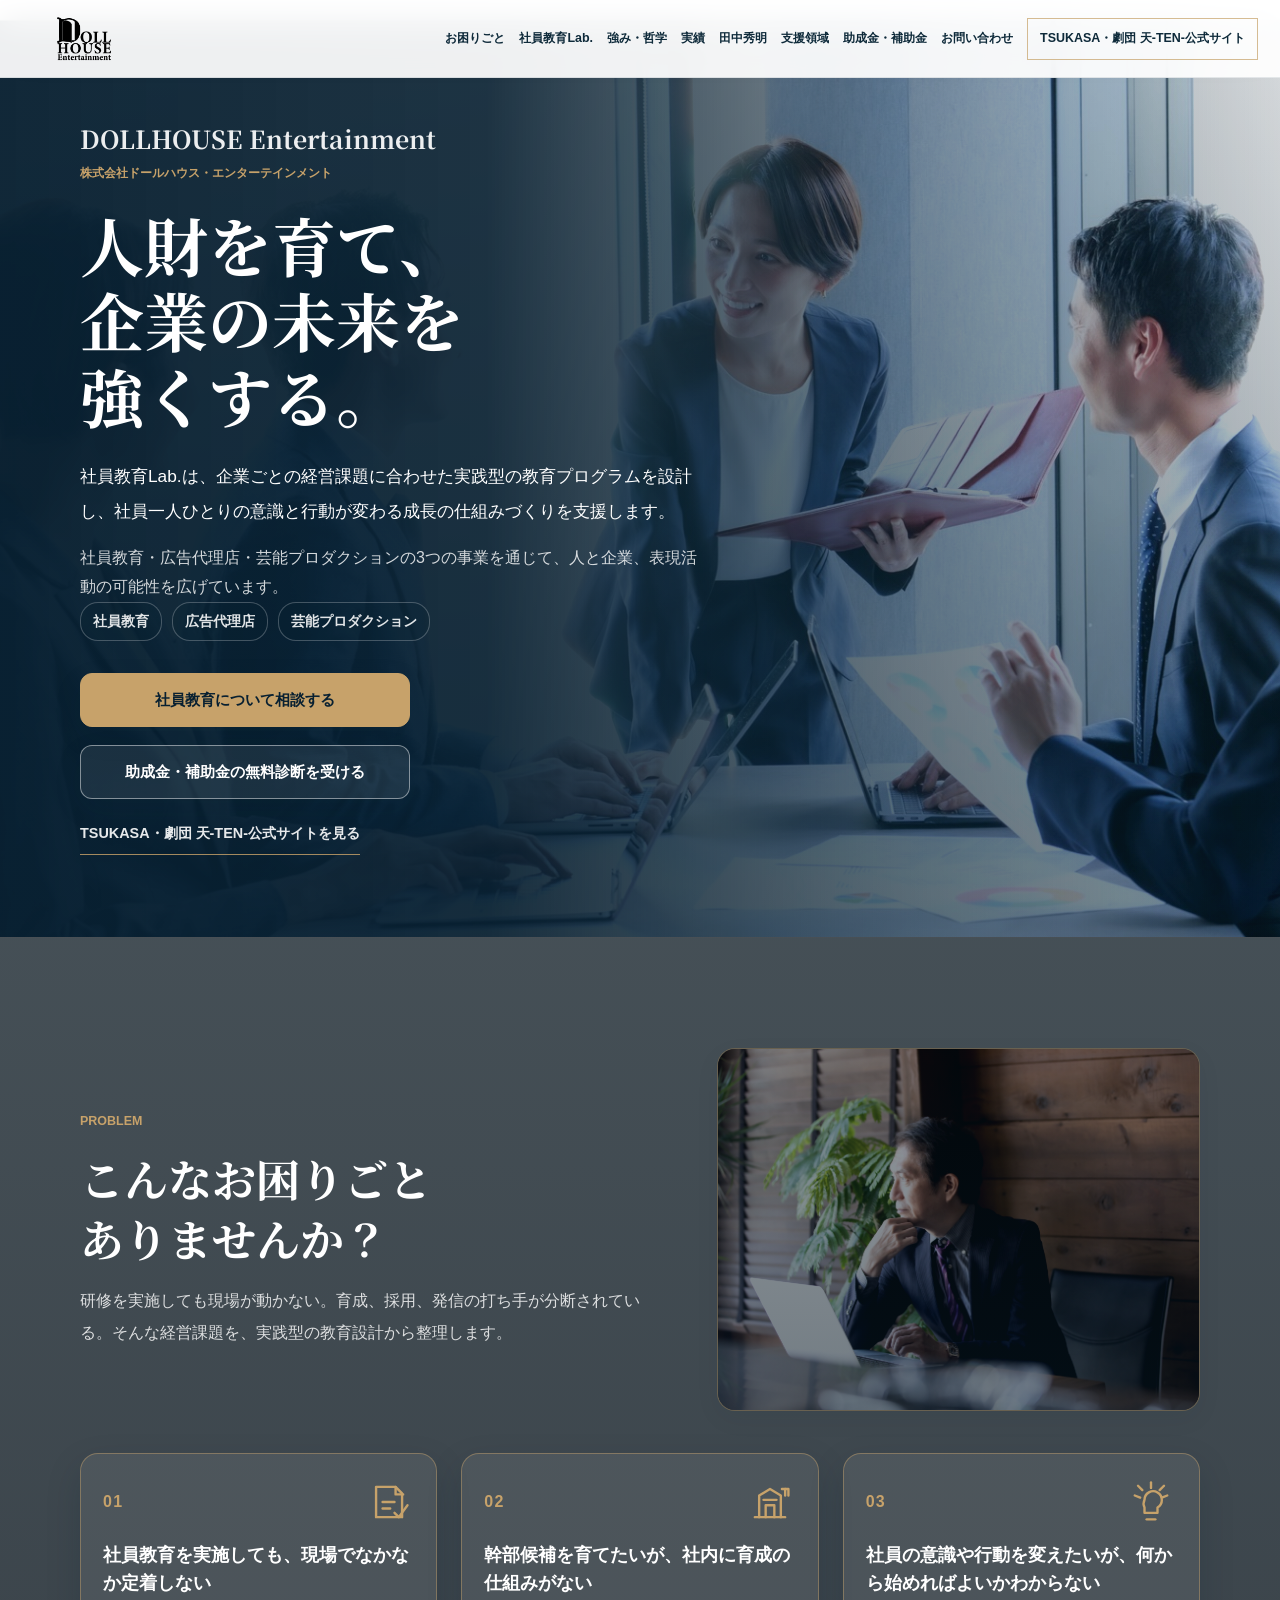
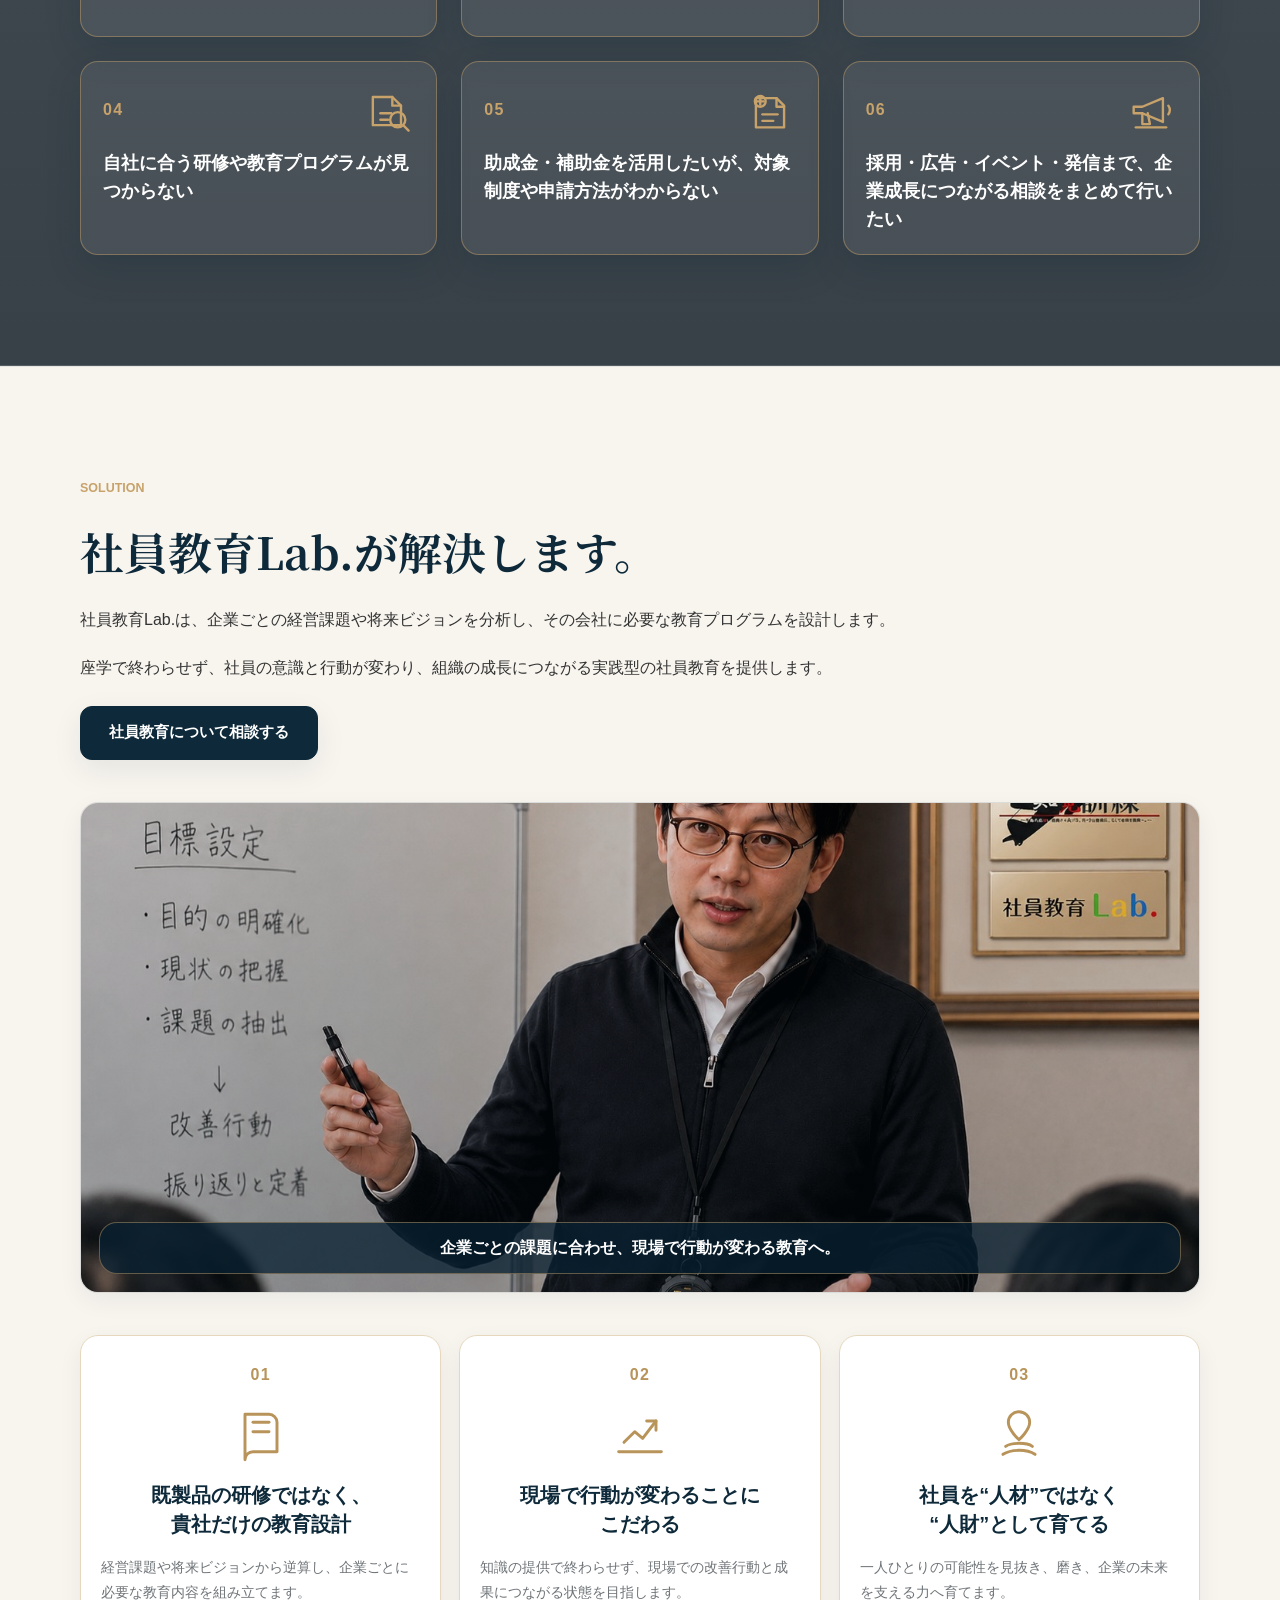
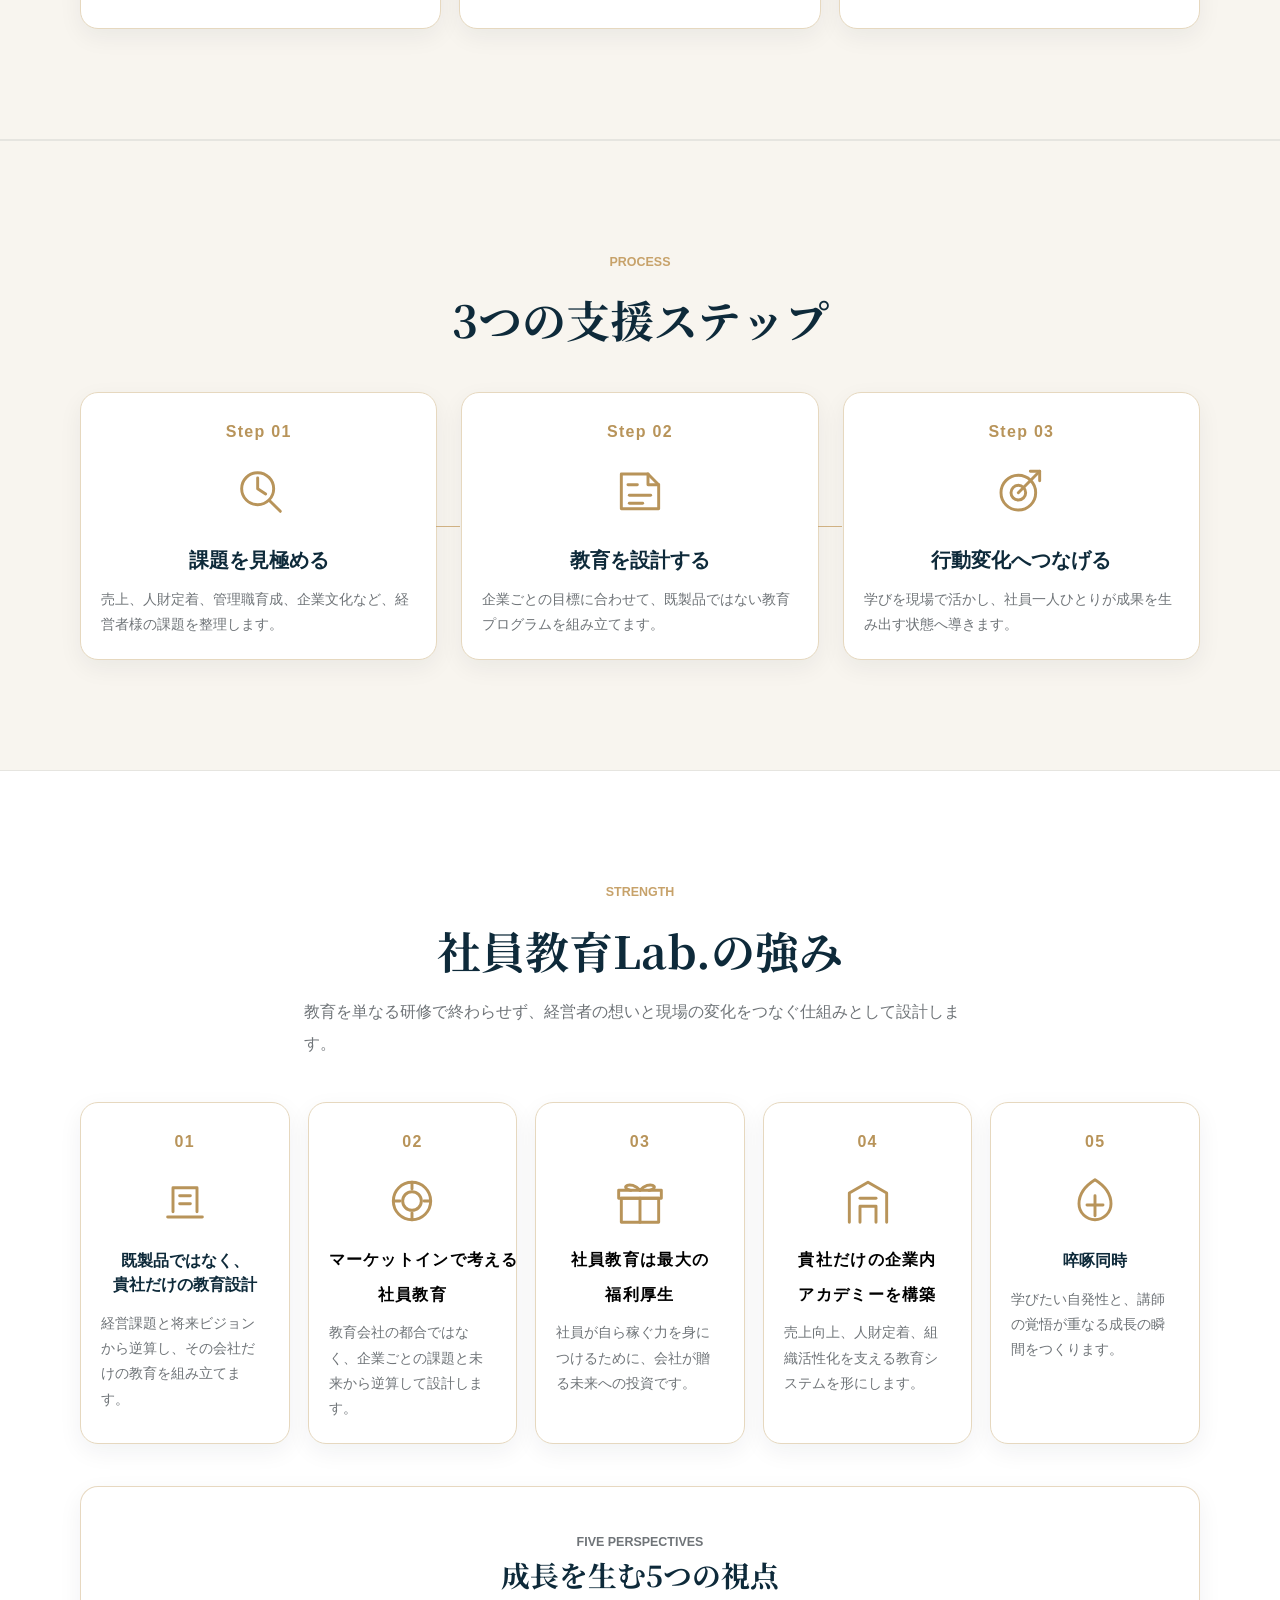
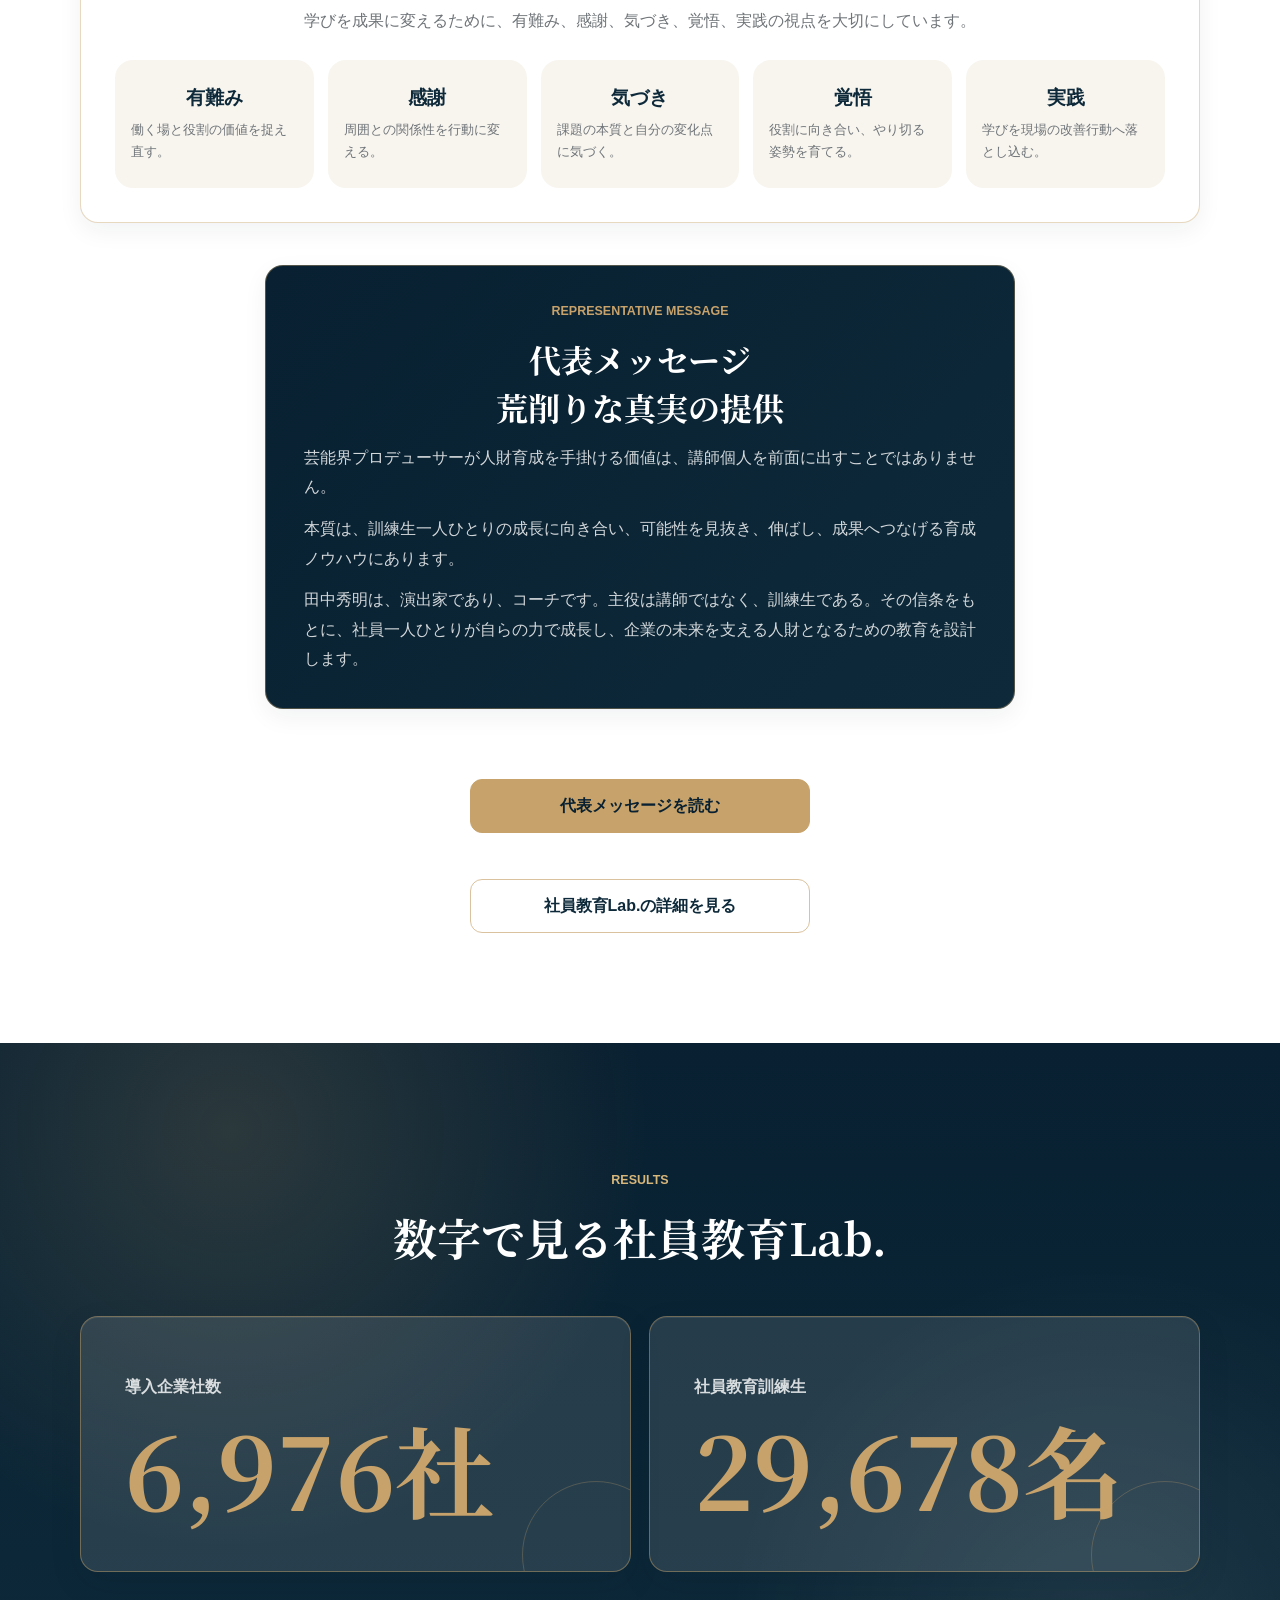
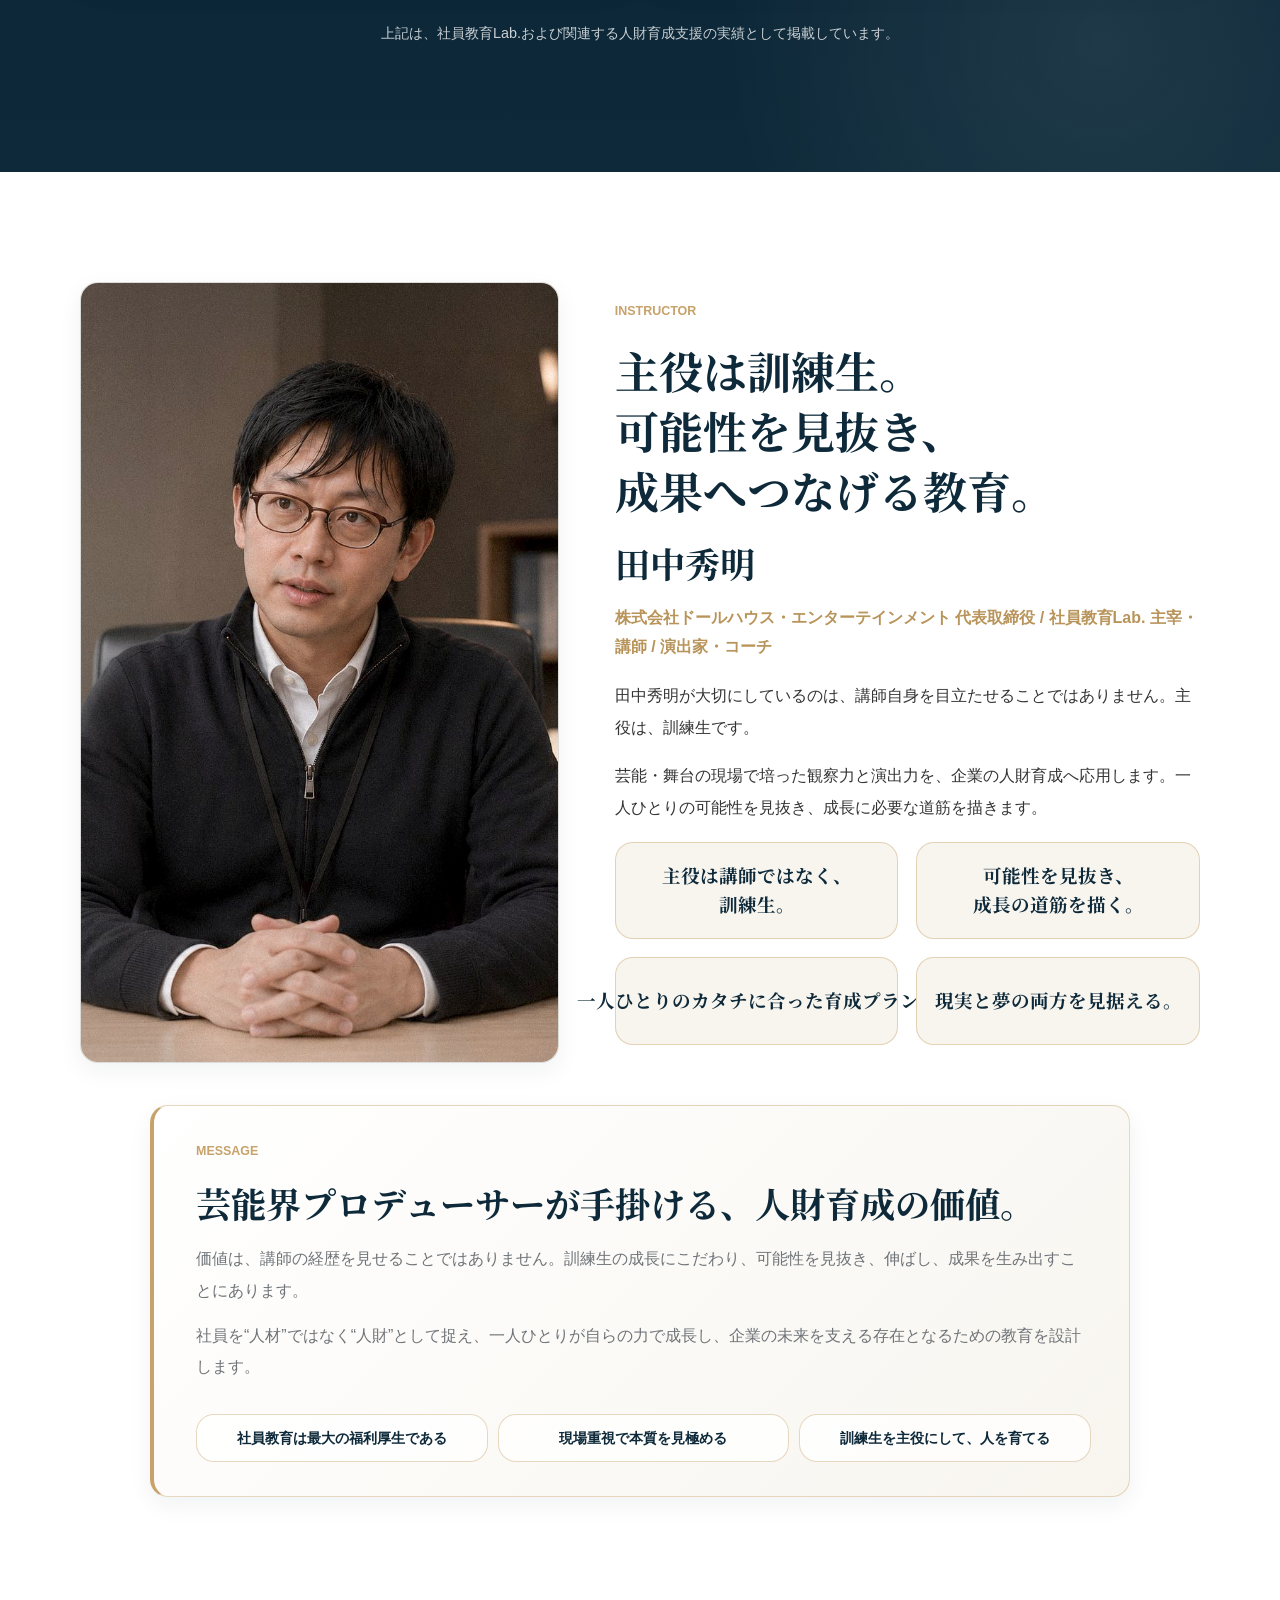
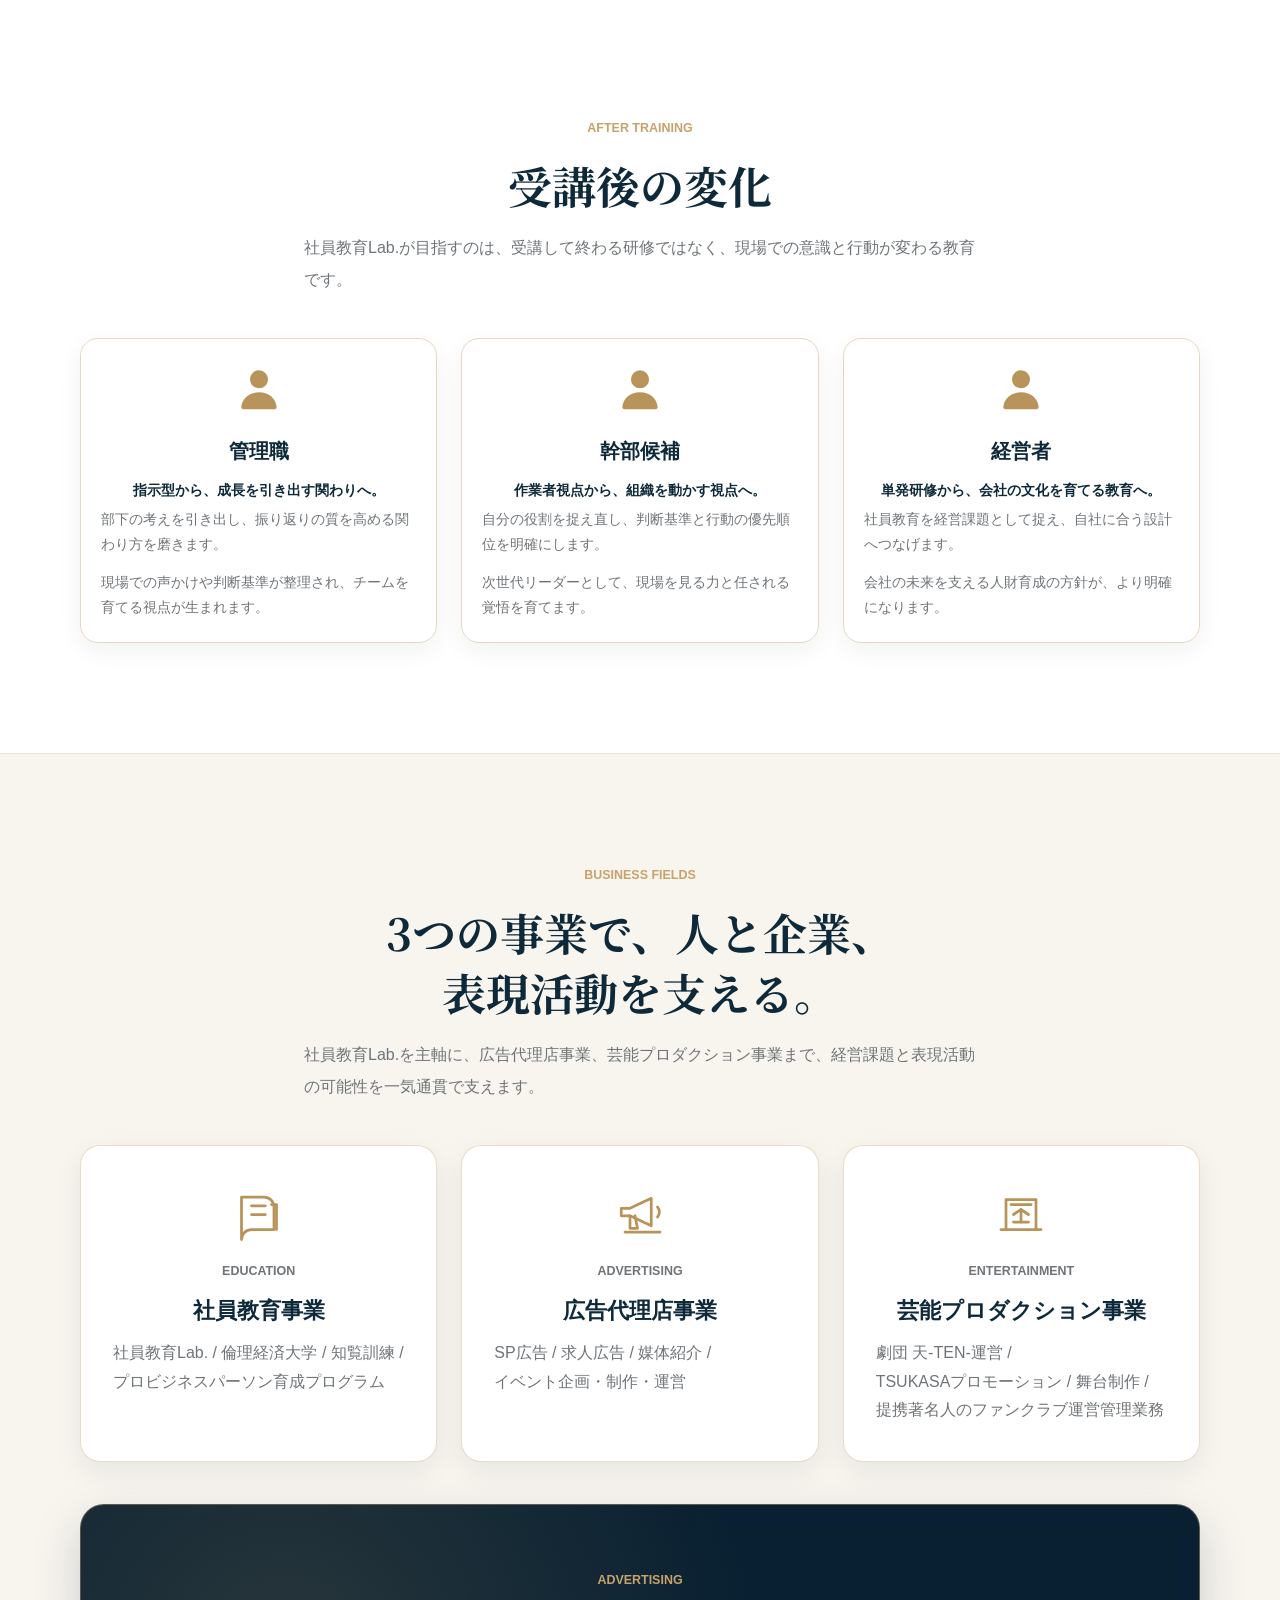
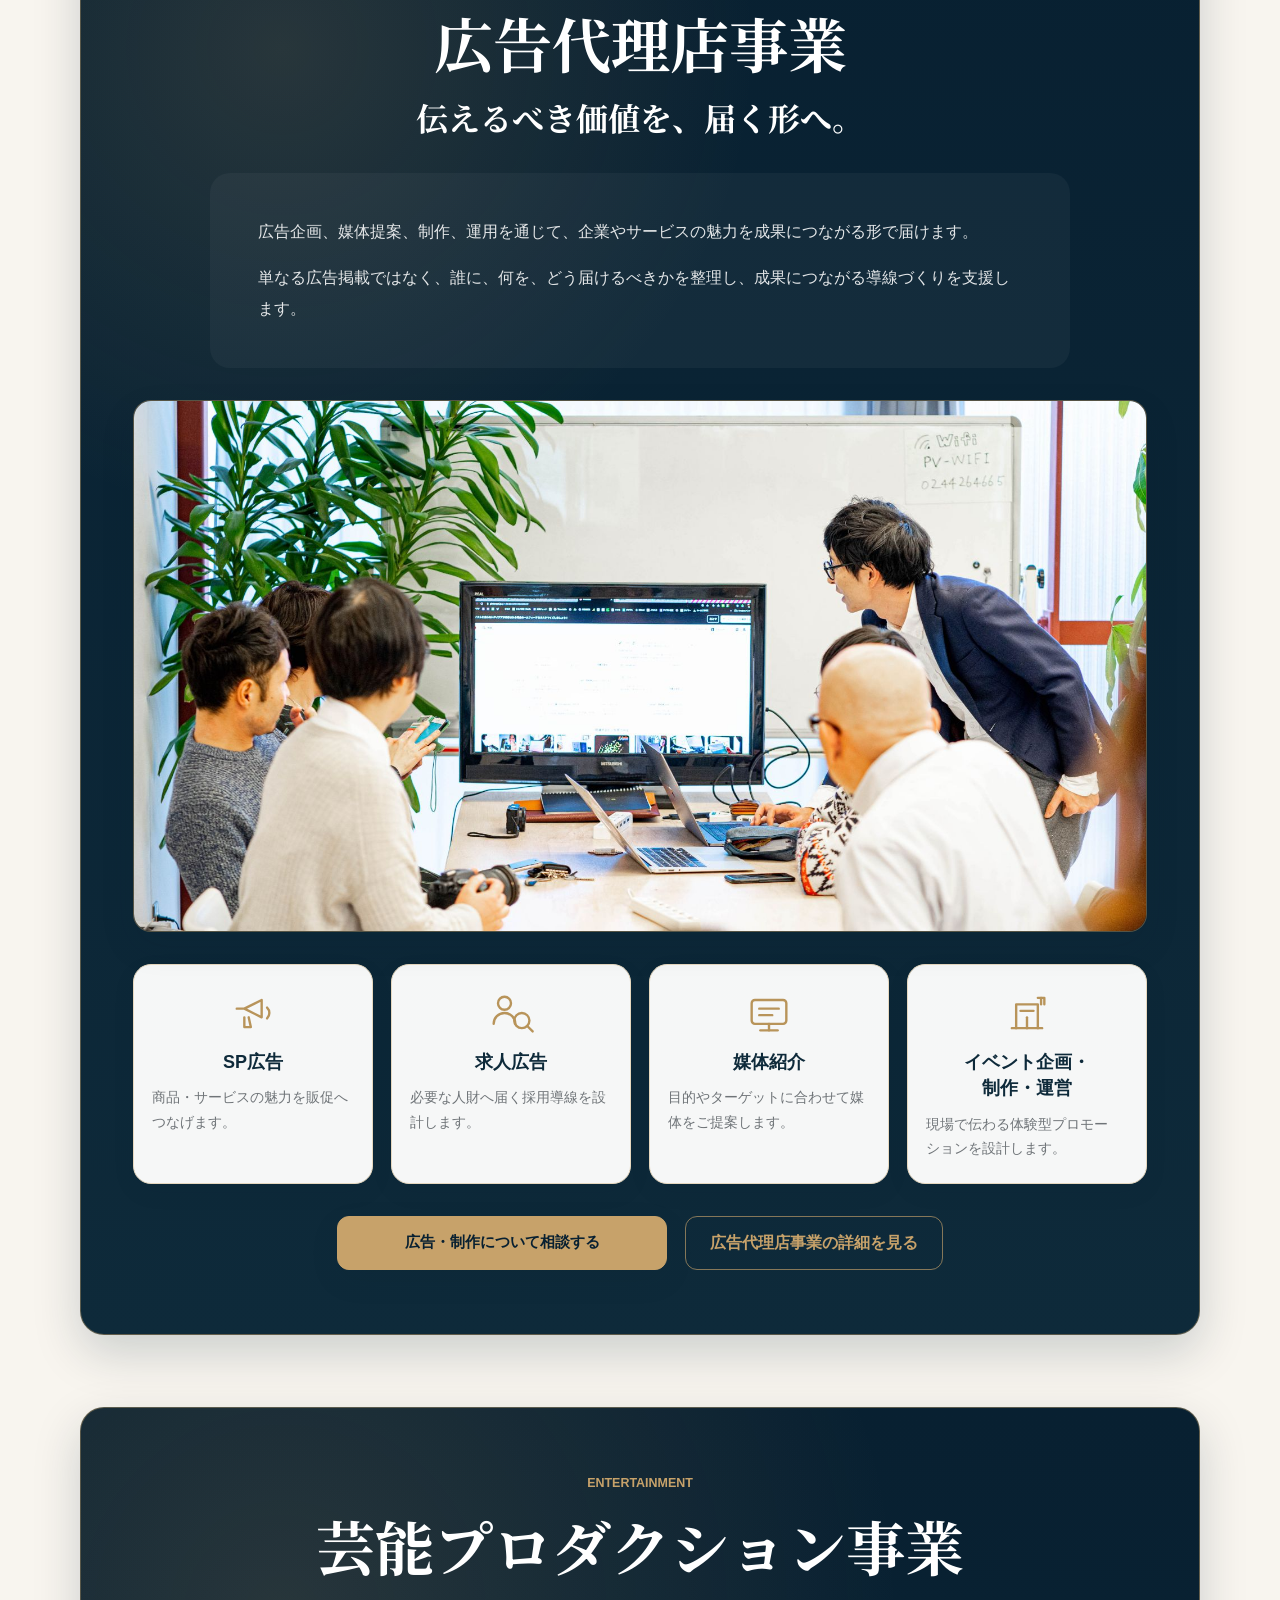
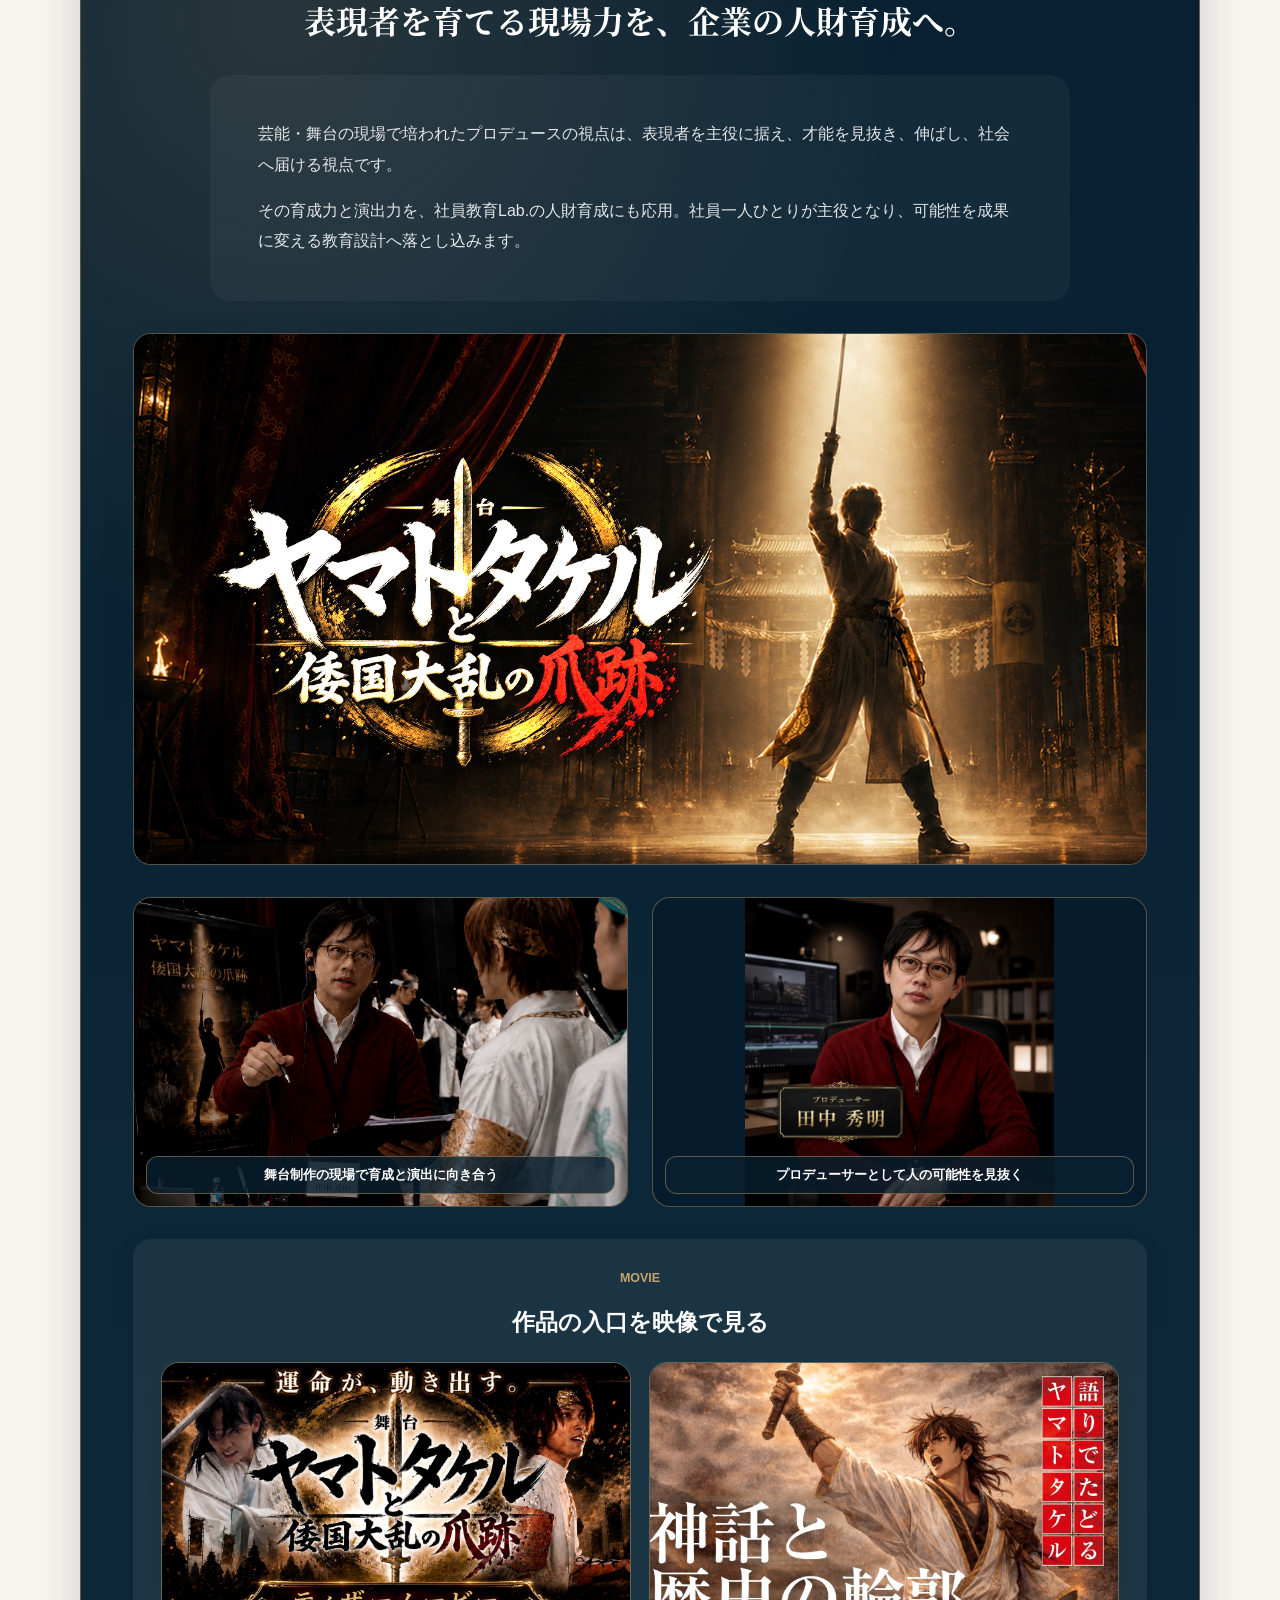
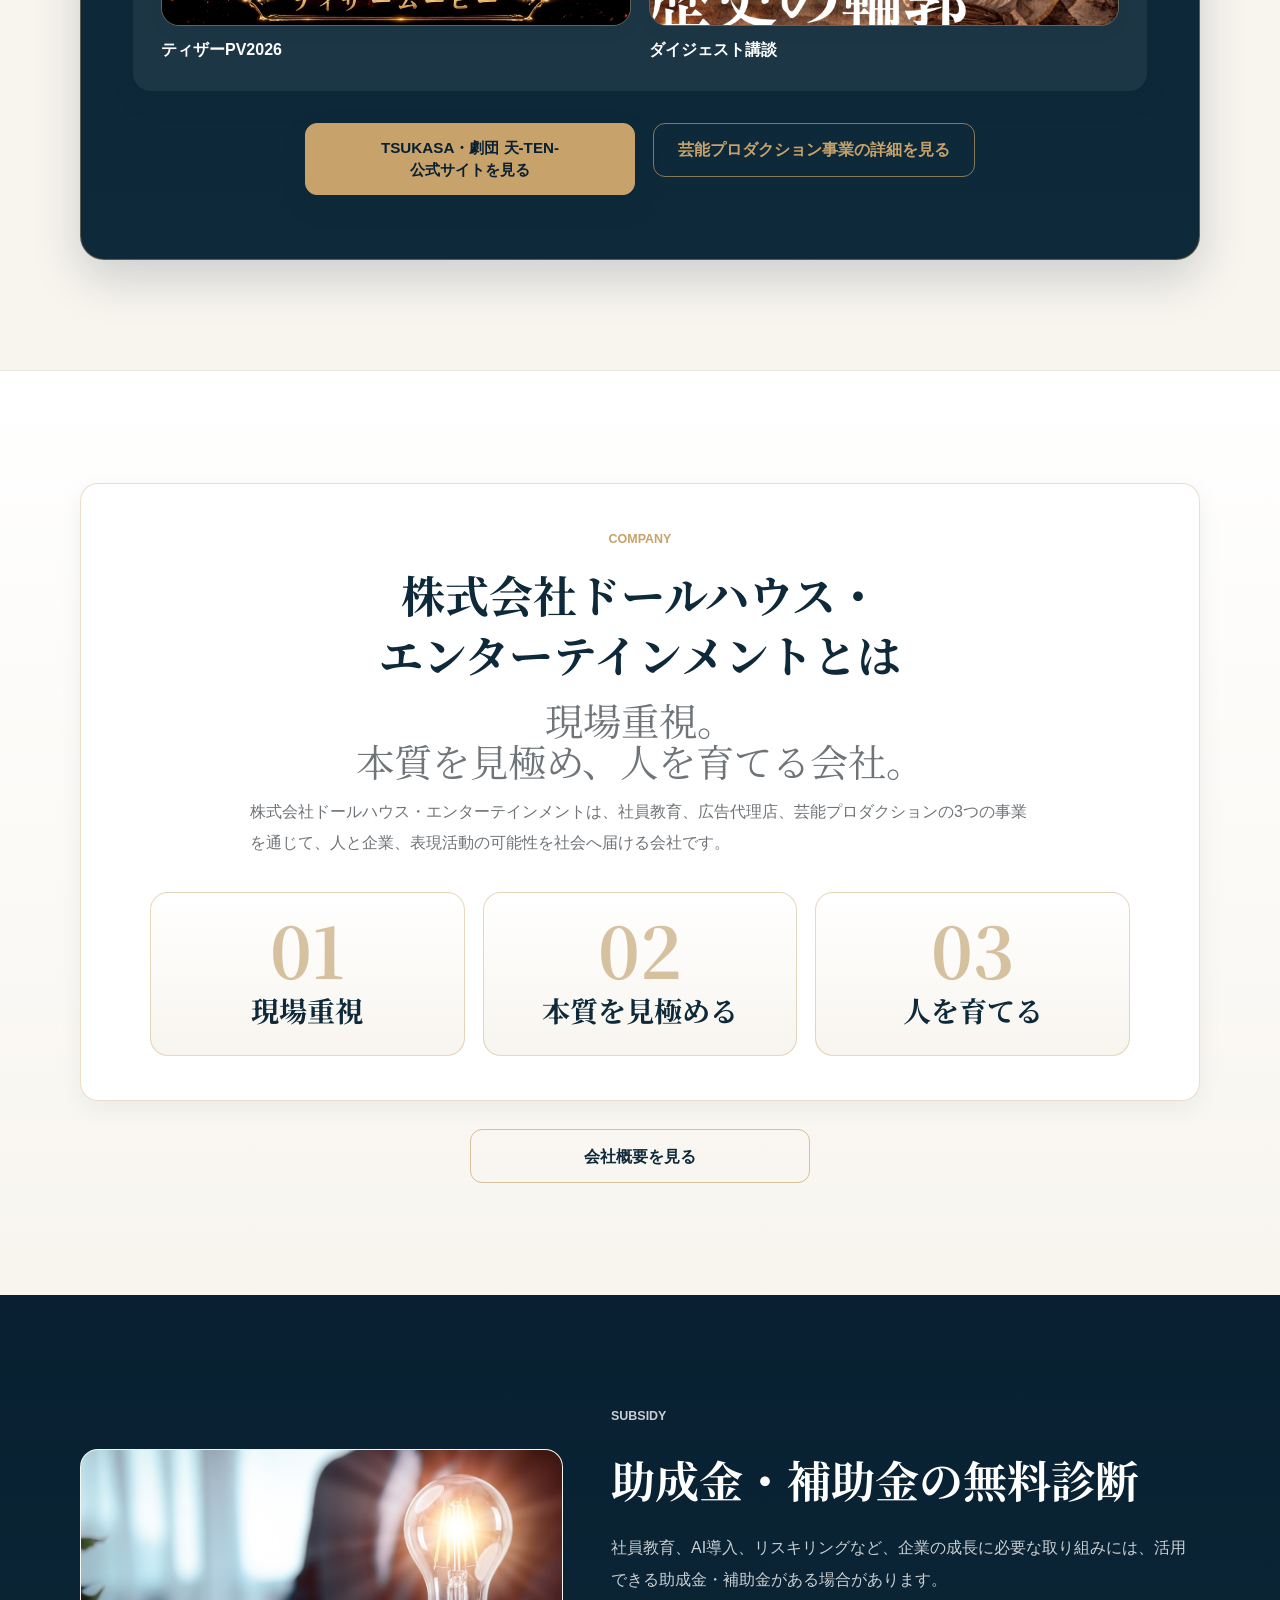
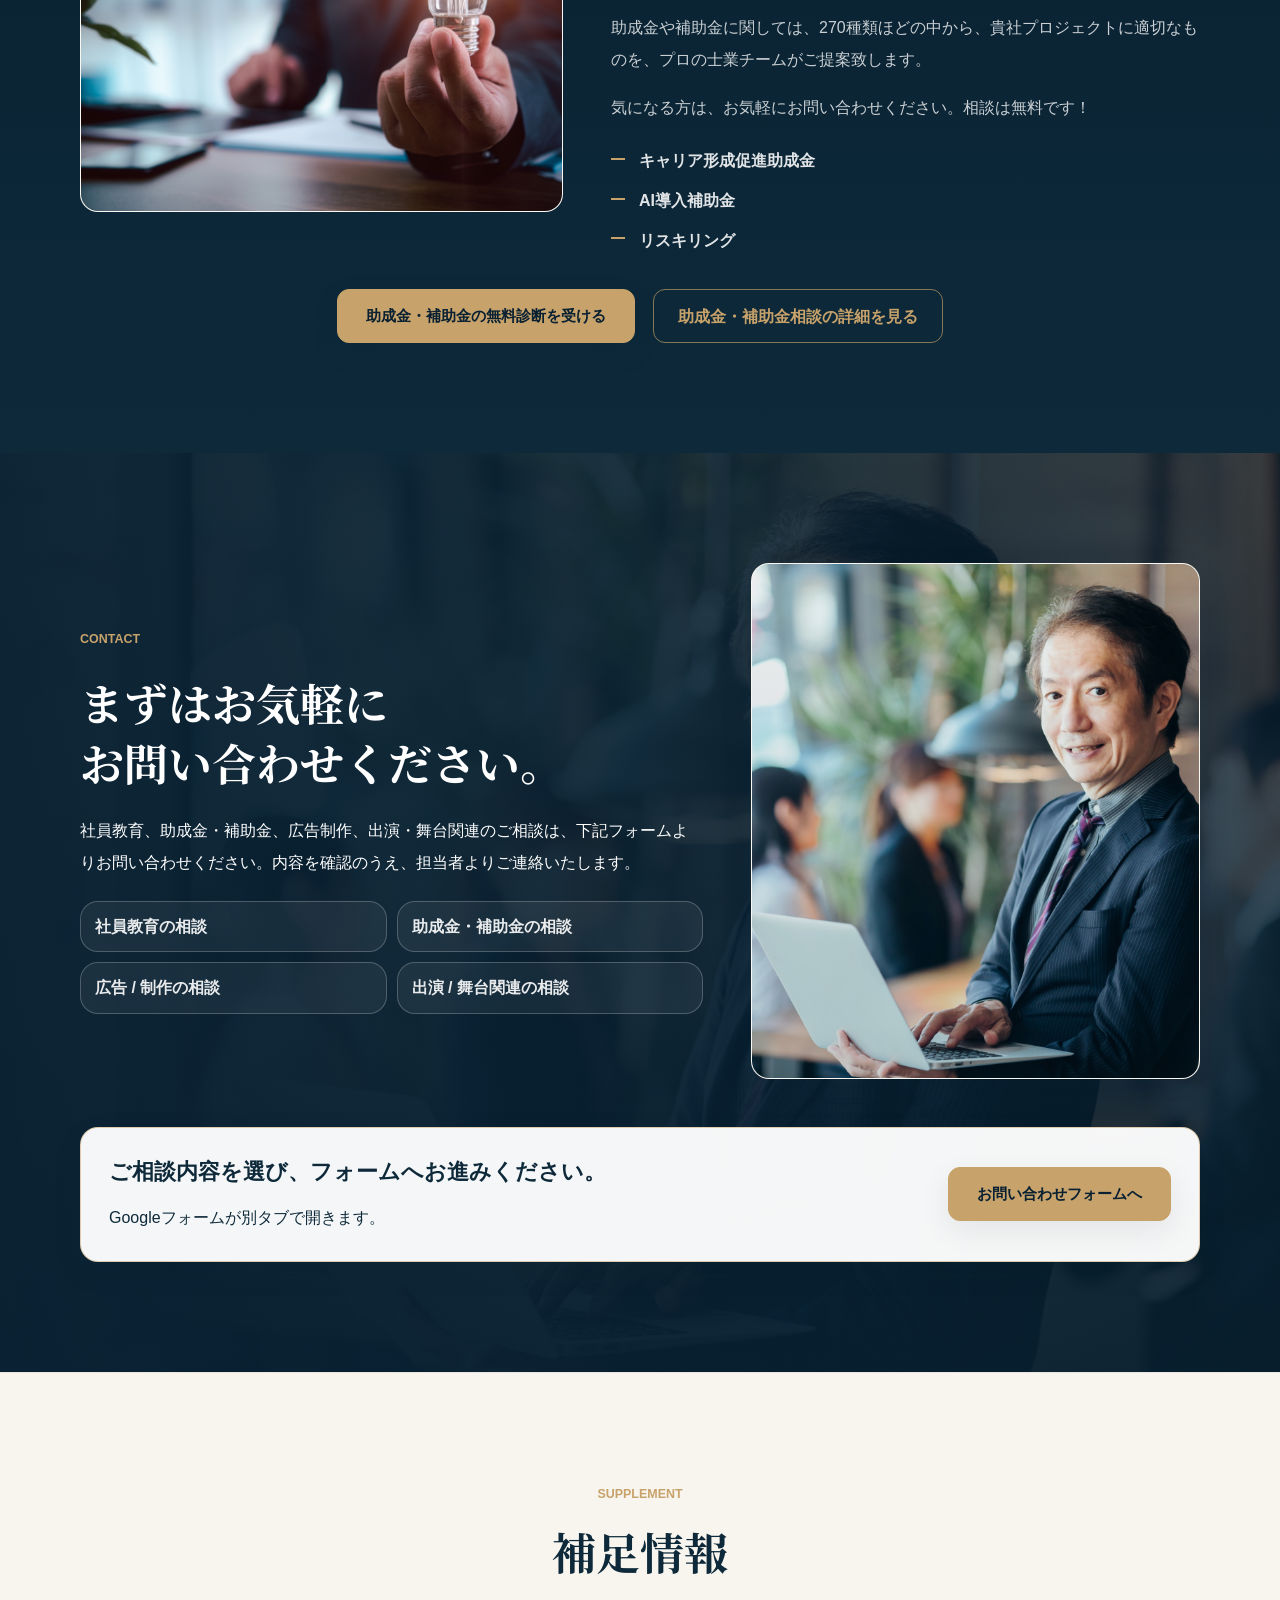
==== commit 061a5acd: "Sync baseline with live test site (client ZIP 2026-07-05) Adopt the deployed test/ version as the wo" ====
--- a/index.html
+++ b/index.html
@@ -22,6 +22,38 @@
   <meta name="twitter:image" content="https://dollhouse-e.com/assets/img/executive-training-meeting.jpeg">
   <link rel="icon" href="./assets/img/dollhouse-logo.png">
   <link rel="stylesheet" href="./assets/css/style.css">
+
+  <style>
+    /* Final micro fixes: PC two-line black headings / no-space stats / safe program title wrap */
+    .philosophy-card h3.final-pc-heading,
+    .philosophy-card h3.final-pc-heading .pc-heading-line {
+      color: #000000 !important;
+    }
+    .stat-card strong.stat-tight {
+      white-space: nowrap !important;
+      gap: 0 !important;
+    }
+    .program-title-tight .nowrap {
+      white-space: nowrap;
+    }
+    @media (min-width: 1024px) {
+      .philosophy-card h3.final-pc-heading {
+        white-space: normal;
+        overflow-wrap: normal;
+        line-height: 1.42;
+      }
+      .philosophy-card h3.final-pc-heading .pc-heading-line {
+        display: block;
+      }
+    }
+    @media (max-width: 760px) {
+      .program-title-tight {
+        line-height: 1.45;
+        word-break: keep-all;
+        overflow-wrap: normal;
+      }
+    }
+  </style>
   <script type="application/ld+json">
   {
     "@context": "https://schema.org",
@@ -245,7 +277,7 @@
           <article>
             <span>Step 03</span>
             <svg class="line-icon" viewBox="0 0 48 48" aria-hidden="true"><circle cx="22" cy="26" r="13"/><circle cx="22" cy="26" r="5.5"/><path d="M22 26 38 10"/><path d="M31 10h7v7"/></svg>
-            <h4>行動変化へ<wbr>つなげる</h4>
+            <h4>行動変化へつなげる</h4>
             <p>学びを現場で活かし、社員一人ひとりが成果を生み出す状態へ導きます。</p>
           </article>
         </div>
@@ -256,7 +288,7 @@
       <div class="wrap section-stack">
         <div class="section-head section-head-center reveal">
           <p class="section-label">Strength</p>
-          <h2 class="section-title title-break" id="philosophy-title"><span>社員教育Lab.の</span><span>強み</span></h2>
+          <h2 class="section-title" id="philosophy-title">社員教育Lab.の強み</h2>
           <p class="section-lead">教育を単なる研修で終わらせず、経営者の想いと現場の変化をつなぐ仕組みとして設計します。</p>
         </div>
 
@@ -270,19 +302,19 @@
           <article class="philosophy-card reveal">
             <span>02</span>
             <svg class="line-icon" viewBox="0 0 48 48" aria-hidden="true"><circle cx="24" cy="24" r="14"/><circle cx="24" cy="24" r="7"/><path d="M24 10v5"/><path d="M24 33v5"/><path d="M10 24h5"/><path d="M33 24h5"/></svg>
-            <h3>マーケットインで<wbr>考える社員教育</h3>
+            <h3 class="final-pc-heading"><span class="pc-heading-line">マーケットインで考える</span><span class="pc-heading-line">社員教育</span></h3>
             <p>教育会社の都合ではなく、企業ごとの課題と未来から逆算して設計します。</p>
           </article>
           <article class="philosophy-card reveal">
             <span>03</span>
             <svg class="line-icon" viewBox="0 0 48 48" aria-hidden="true"><path d="M10 22h28v18H10z"/><path d="M24 22v18"/><path d="M8 16h32v6H8z"/><path d="M24 16c-7-8-16-2-7 0"/><path d="M24 16c7-8 16-2 7 0"/></svg>
-            <h3>社員教育は<wbr>最大の福利厚生</h3>
+            <h3 class="final-pc-heading"><span class="pc-heading-line">社員教育は最大の</span><span class="pc-heading-line">福利厚生</span></h3>
             <p>社員が自ら稼ぐ力を身につけるために、会社が贈る未来への投資です。</p>
           </article>
           <article class="philosophy-card reveal">
             <span>04</span>
             <svg class="line-icon" viewBox="0 0 48 48" aria-hidden="true"><path d="M10 40V18l14-8 14 8v22"/><path d="M18 40V28h12v12"/><path d="M18 22h12"/></svg>
-            <h3>貴社だけの企業内<wbr>アカデミーを構築</h3>
+            <h3 class="final-pc-heading"><span class="pc-heading-line">貴社だけの企業内</span><span class="pc-heading-line">アカデミーを構築</span></h3>
             <p>売上向上、人財定着、組織活性化を支える教育システムを形にします。</p>
           </article>
           <article class="philosophy-card reveal">
@@ -399,7 +431,7 @@
                 <p>歴史から使命感・責任感・行動力を学ぶ教育プログラム。</p>
               </article>
               <article class="program-card">
-                <h4>プロビジネスパーソン<wbr>育成プログラム</h4>
+                <h4 class="program-title-tight">プロビジネスパーソン<span class="nowrap">育成プログラム</span></h4>
                 <p>成果を出す考え方、行動力、仕事への向き合い方を育成します。</p>
               </article>
             </div>
@@ -418,17 +450,17 @@
       <div class="wrap section-stack">
         <div class="section-head section-head-center reveal">
           <p class="section-label">Results</p>
-          <h2 class="section-title title-break" id="results-title"><span>数字で見る</span><span>社員教育Lab.</span></h2>
+          <h2 class="section-title" id="results-title">数字で見る社員教育Lab.</h2>
         </div>
 
         <div class="stats-grid" aria-label="社員教育Lab.の実績">
           <article class="stat-card reveal">
             <span>導入企業社数</span>
-            <strong><span class="stat-value">6,976</span><span class="stat-unit">社</span></strong>
+            <strong class="stat-tight">6,976社</strong>
           </article>
           <article class="stat-card reveal">
             <span>社員教育訓練生</span>
-            <strong><span class="stat-value">29,678</span><span class="stat-unit">名</span></strong>
+            <strong class="stat-tight">29,678名</strong>
           </article>
         </div>
         <p class="note note-light reveal">上記は、社員教育Lab.および関連する人財育成支援の実績として掲載しています。</p>
@@ -453,15 +485,15 @@
             <div class="message-grid" aria-label="田中秀明の思想">
               <p>主役は講師ではなく、<wbr>訓練生。</p>
               <p>可能性を見抜き、<wbr>成長の道筋を描く。</p>
-              <p>一人ひとりのカタチに<wbr>合った育成プラン。</p>
-              <p>現実と夢の両方を<wbr>見据える。</p>
+              <p>一人ひとりのカタチに合った育成プラン。</p>
+              <p>現実と夢の両方を見据える。</p>
             </div>
           </div>
         </div>
 
         <article class="representative-message reveal" aria-label="代表メッセージ">
           <p class="section-label">Message</p>
-          <h3>芸能界プロデューサーが<wbr>手掛ける、<wbr>人財育成の価値。</h3>
+          <h3>芸能界プロデューサーが手掛ける、人財育成の価値。</h3>
           <p>価値は、講師の経歴を見せることではありません。訓練生の成長にこだわり、可能性を見抜き、伸ばし、成果を生み出すことにあります。</p>
           <p>社員を“人材”ではなく“人財”として捉え、一人ひとりが自らの力で成長し、企業の未来を支える存在となるための教育を設計します。</p>
           <ul class="representative-beliefs" aria-label="田中秀明の教育思想">
--- a/assets/css/style.css
+++ b/assets/css/style.css
@@ -4281,7 +4281,7 @@
 .stat-card strong {
   display: inline-flex;
   align-items: baseline;
-  gap: 0.04em;
+  gap: 0;
   max-width: 100%;
   white-space: nowrap;
 }
@@ -5174,12 +5174,15 @@
   text-align: center;
 }
 
-/* Smartphones: the Message heading's longest unbreakable unit
-   (芸能界プロデューサーが) must fit the card column without forcing a
-   mid-word break or widening the panel. */
+/* Smartphones: the Message heading breaks at the 、 into
+   「芸能界プロデューサーが手掛ける、」/「人財育成の価値。」. The first line is
+   a single unbreakable unit (keep-all), so the font must shrink on the
+   narrowest phones to keep that line inside the viewport instead of
+   widening the panel into a horizontal scroll. clamp keeps 24px on
+   wider phones and eases down to 20px at 390px. */
 @media (max-width: 680px) {
   .representative-message h3 {
-    font-size: 24px;
+    font-size: clamp(20px, 5.1vw, 24px);
   }
 }
 
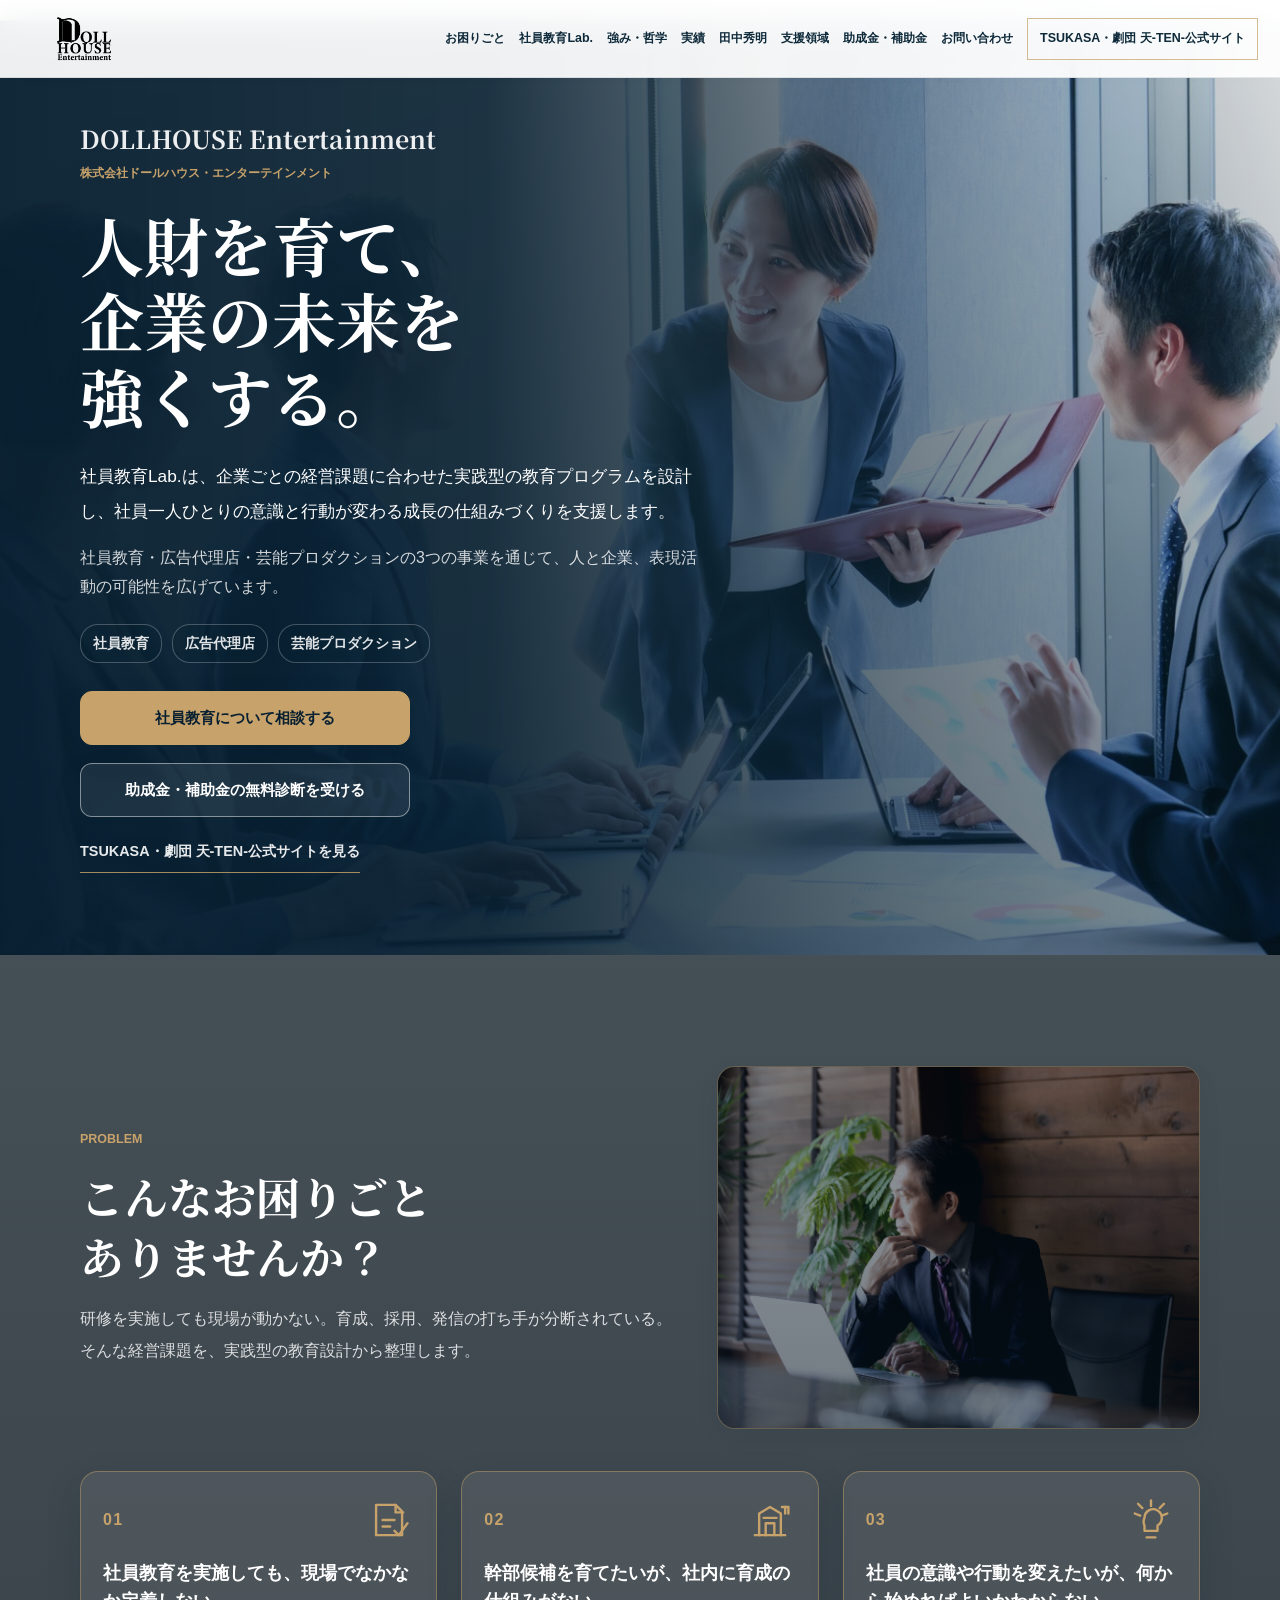
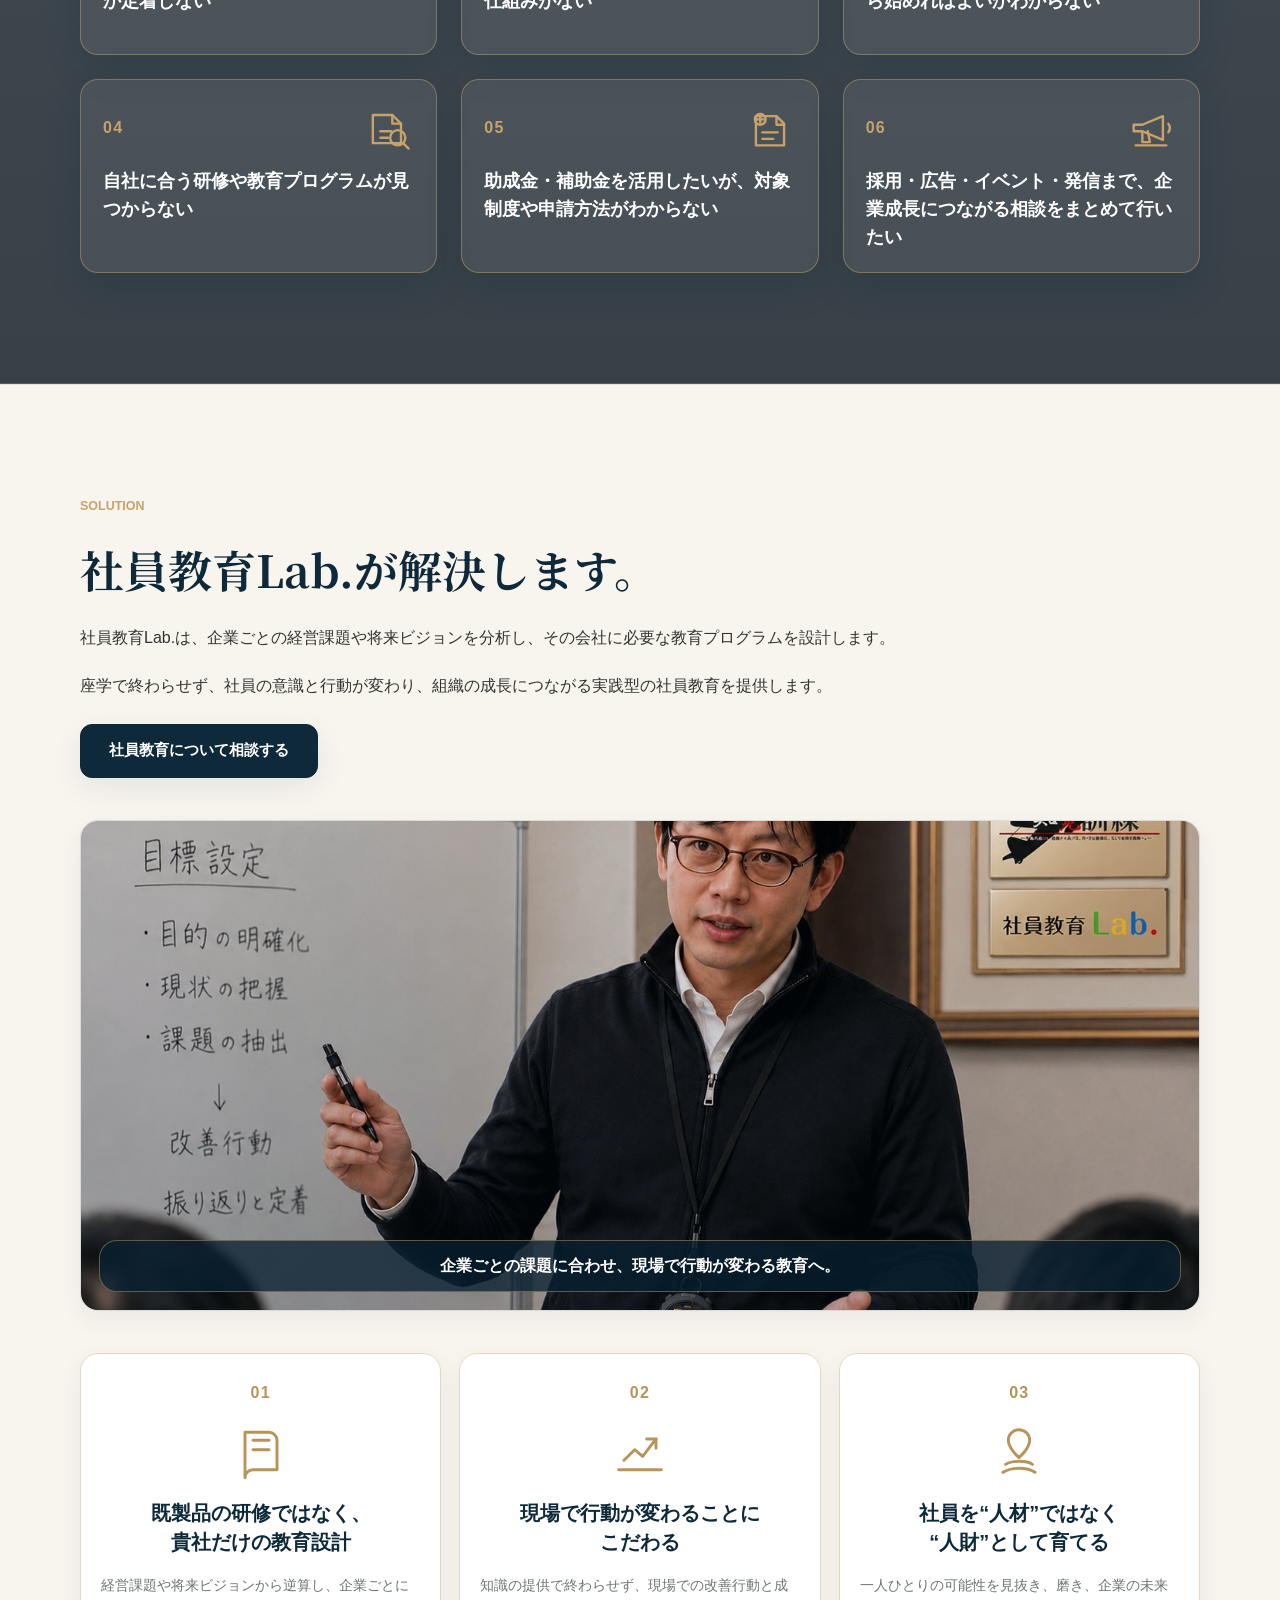
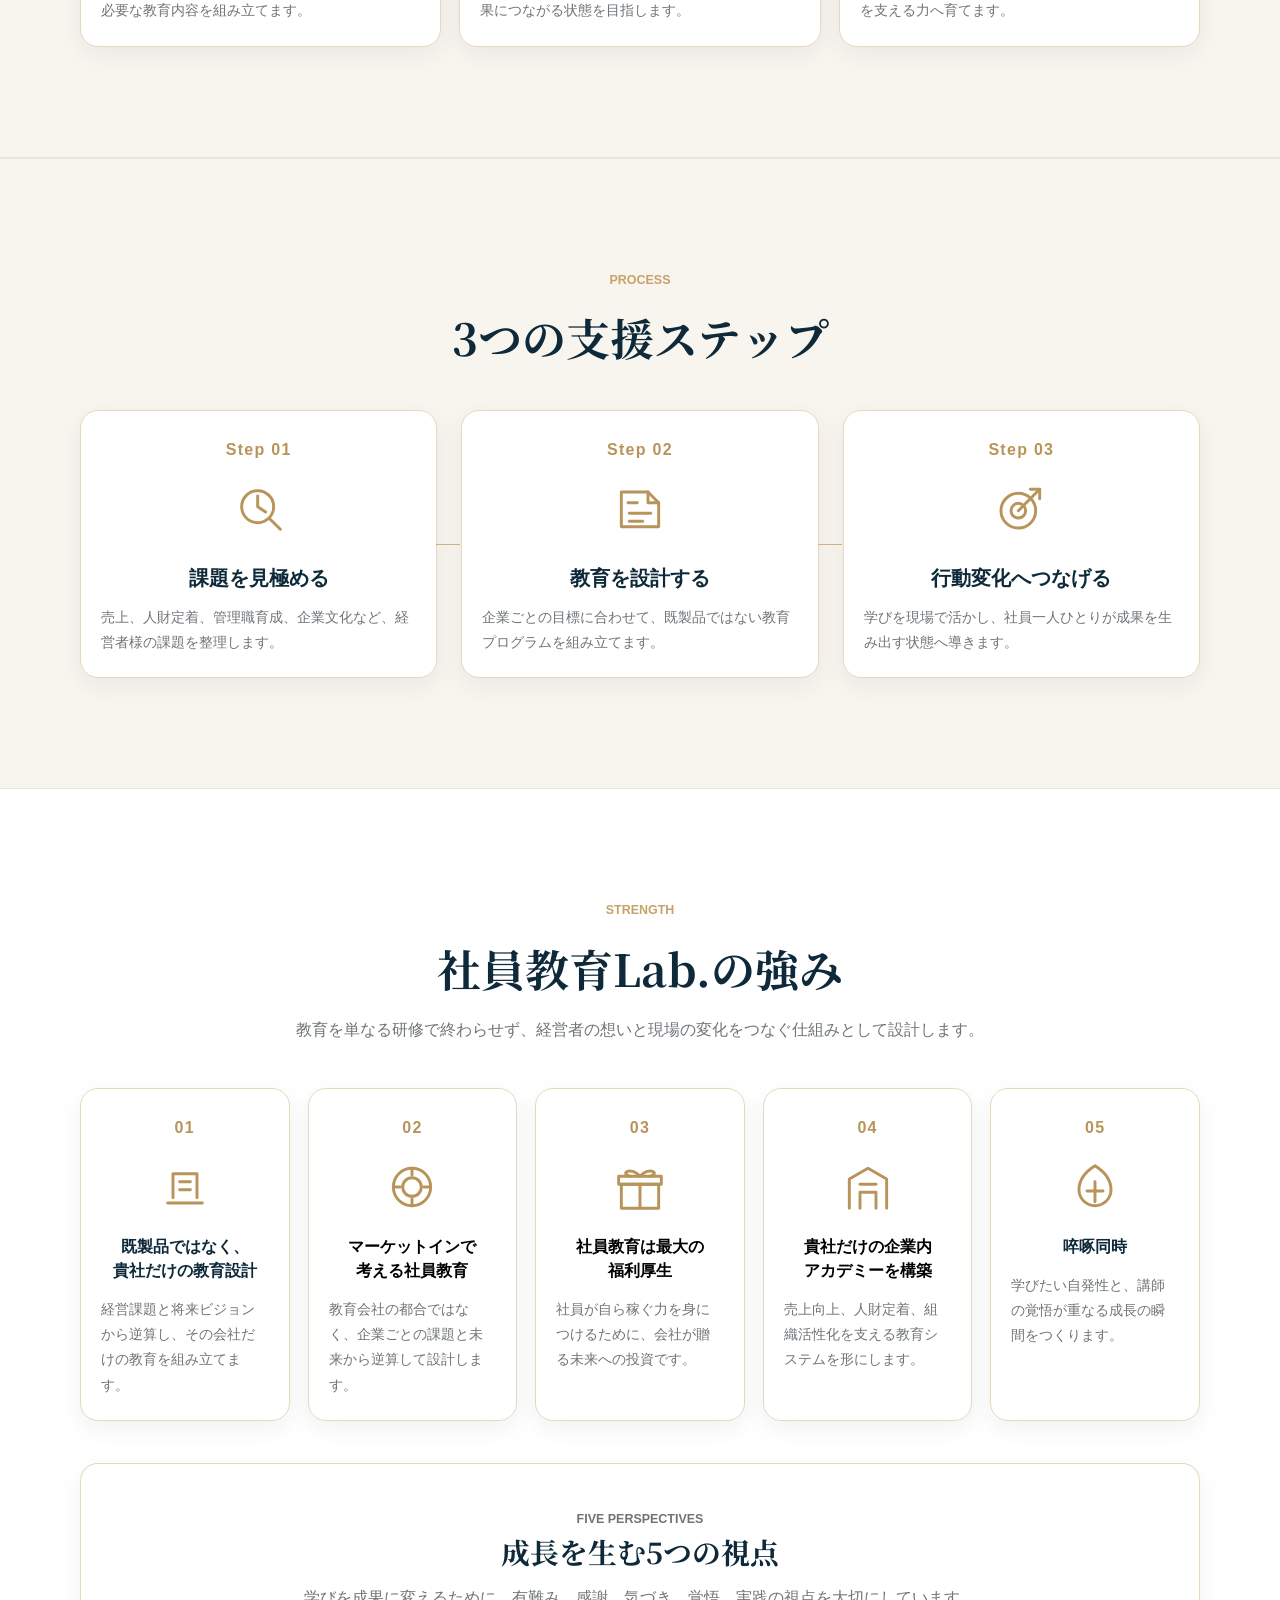
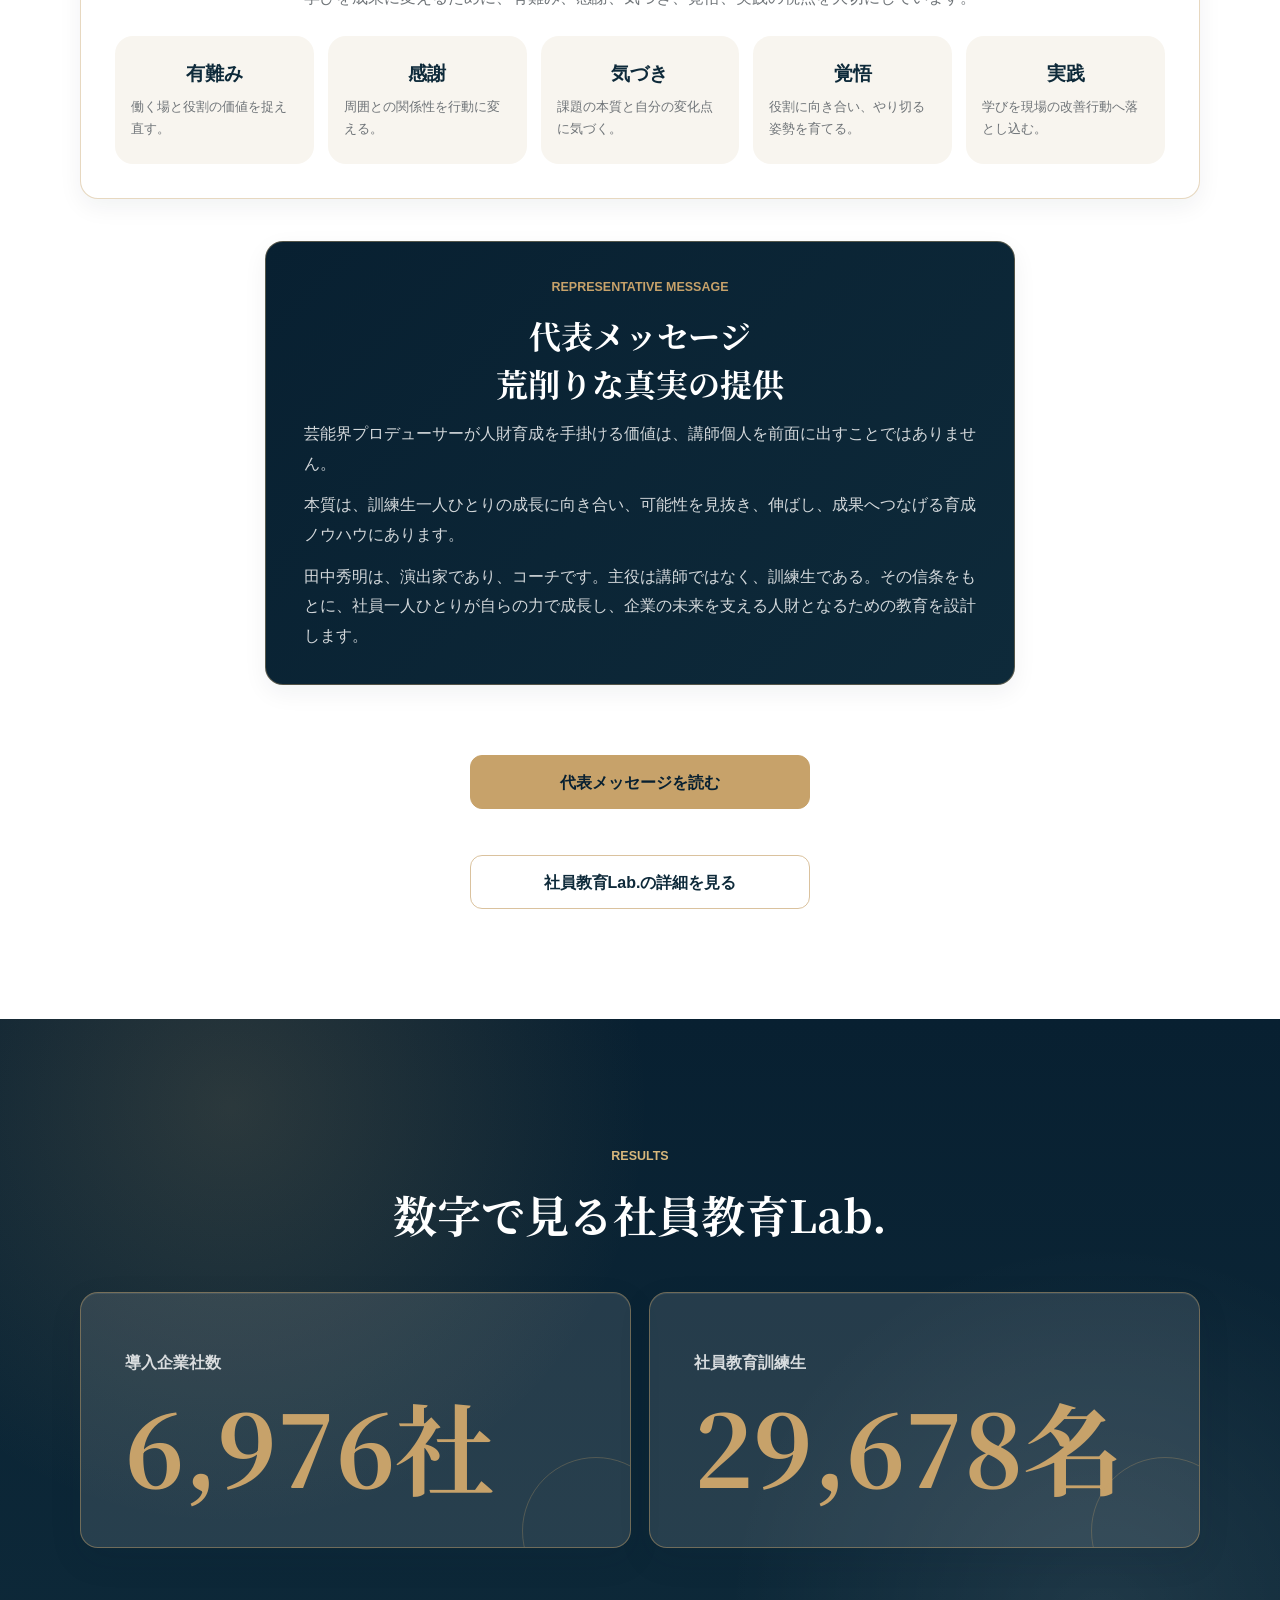
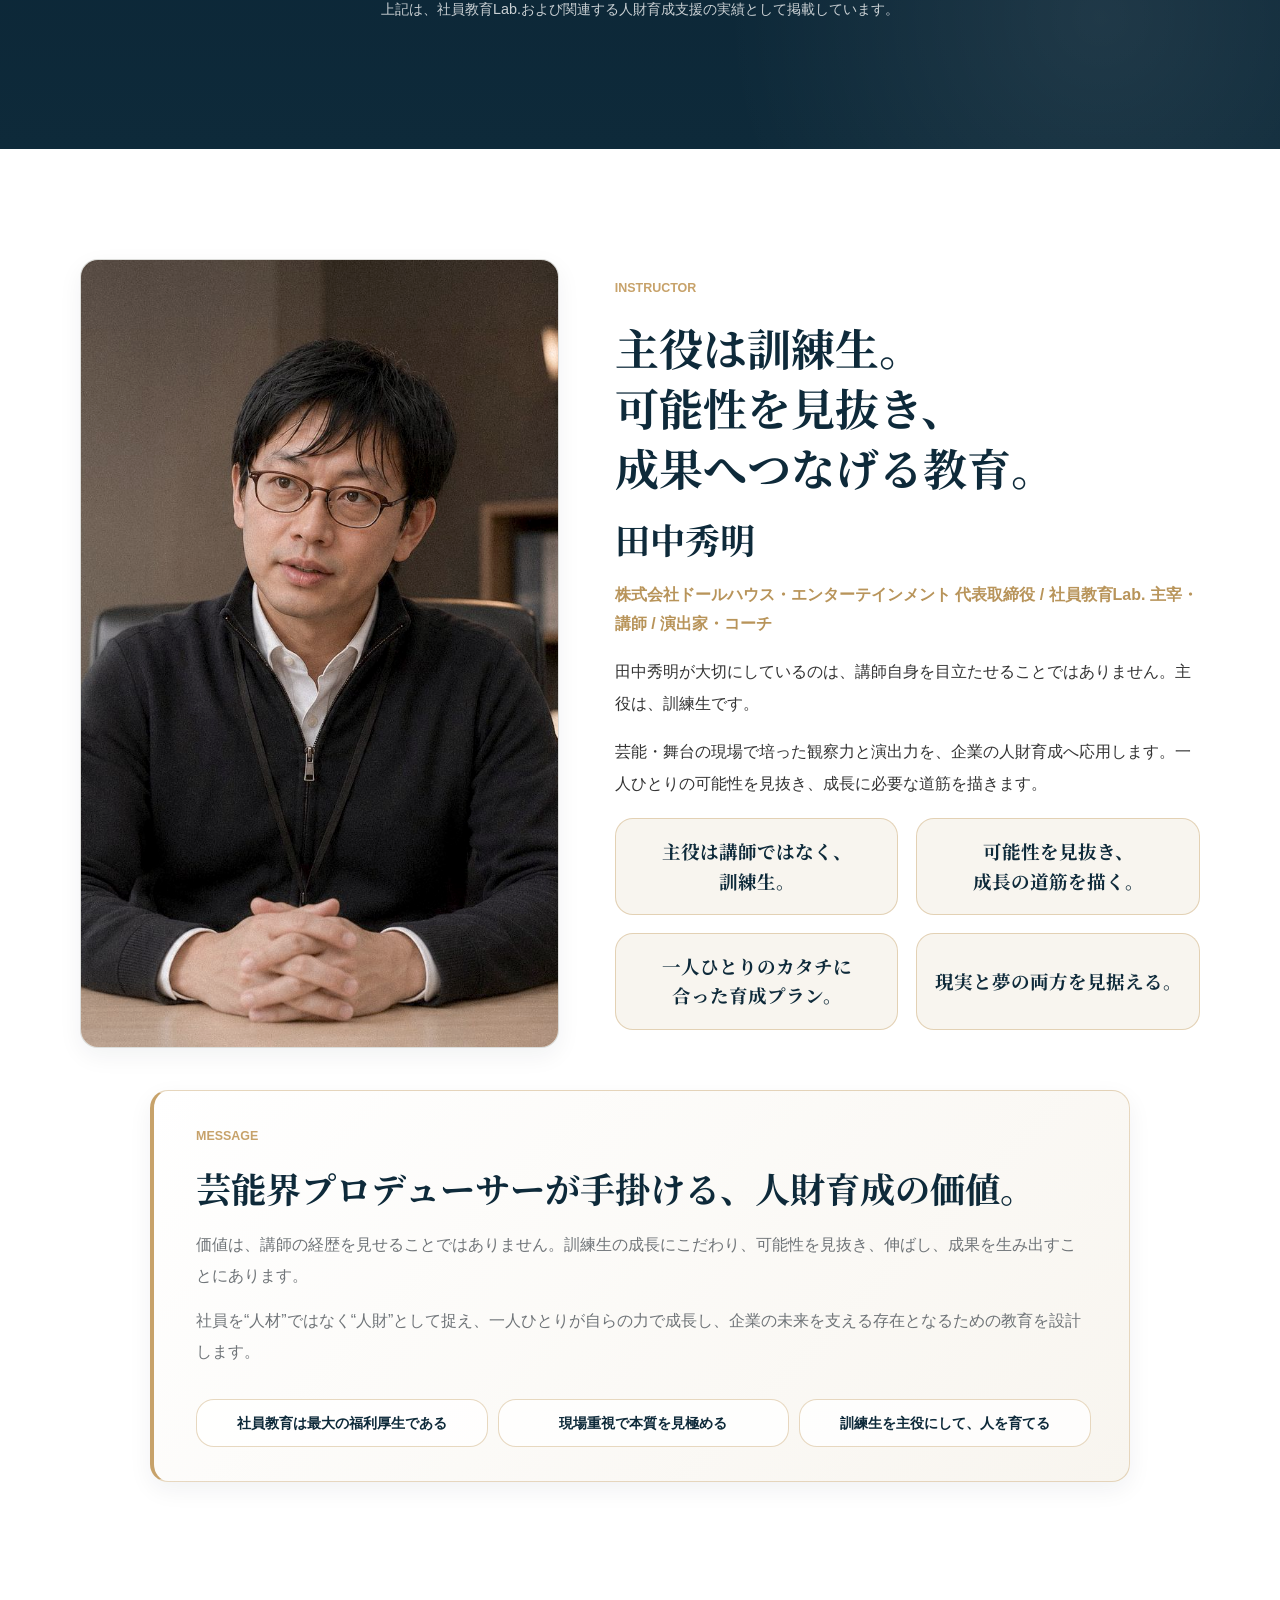
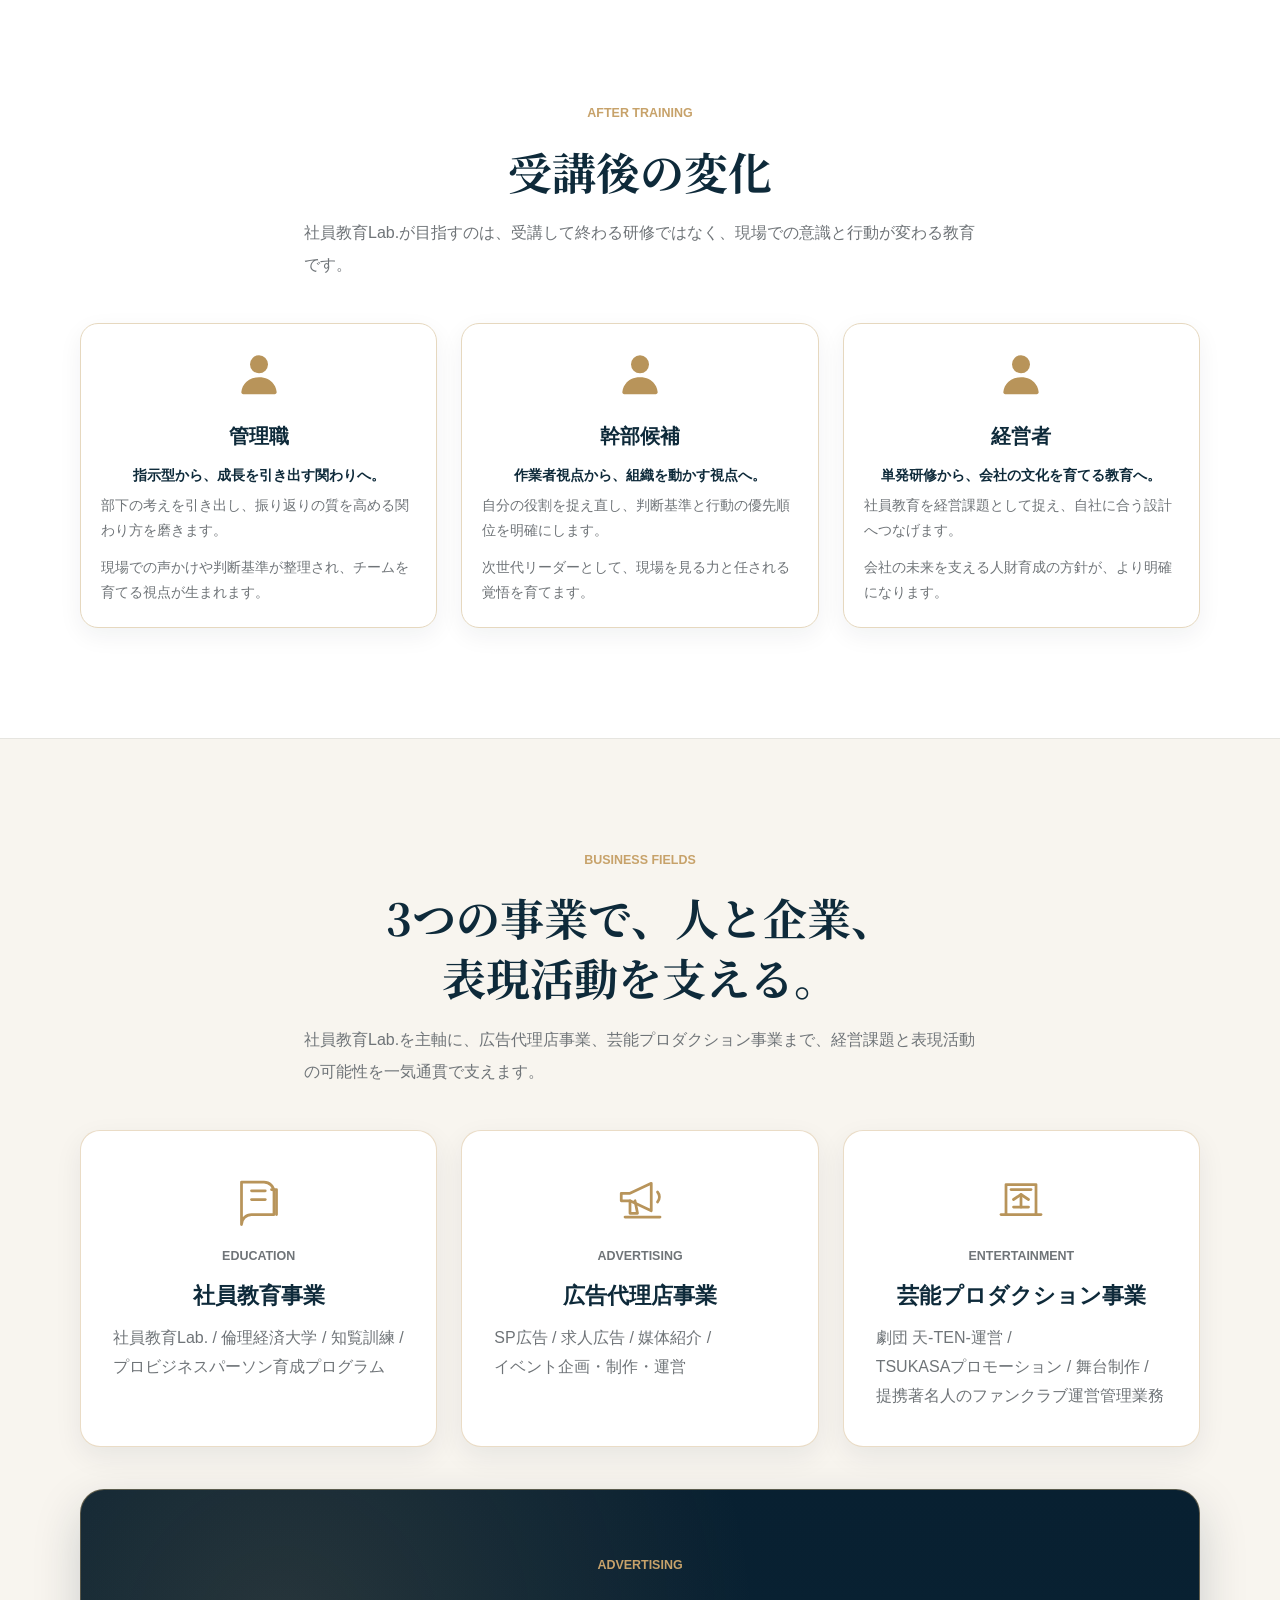
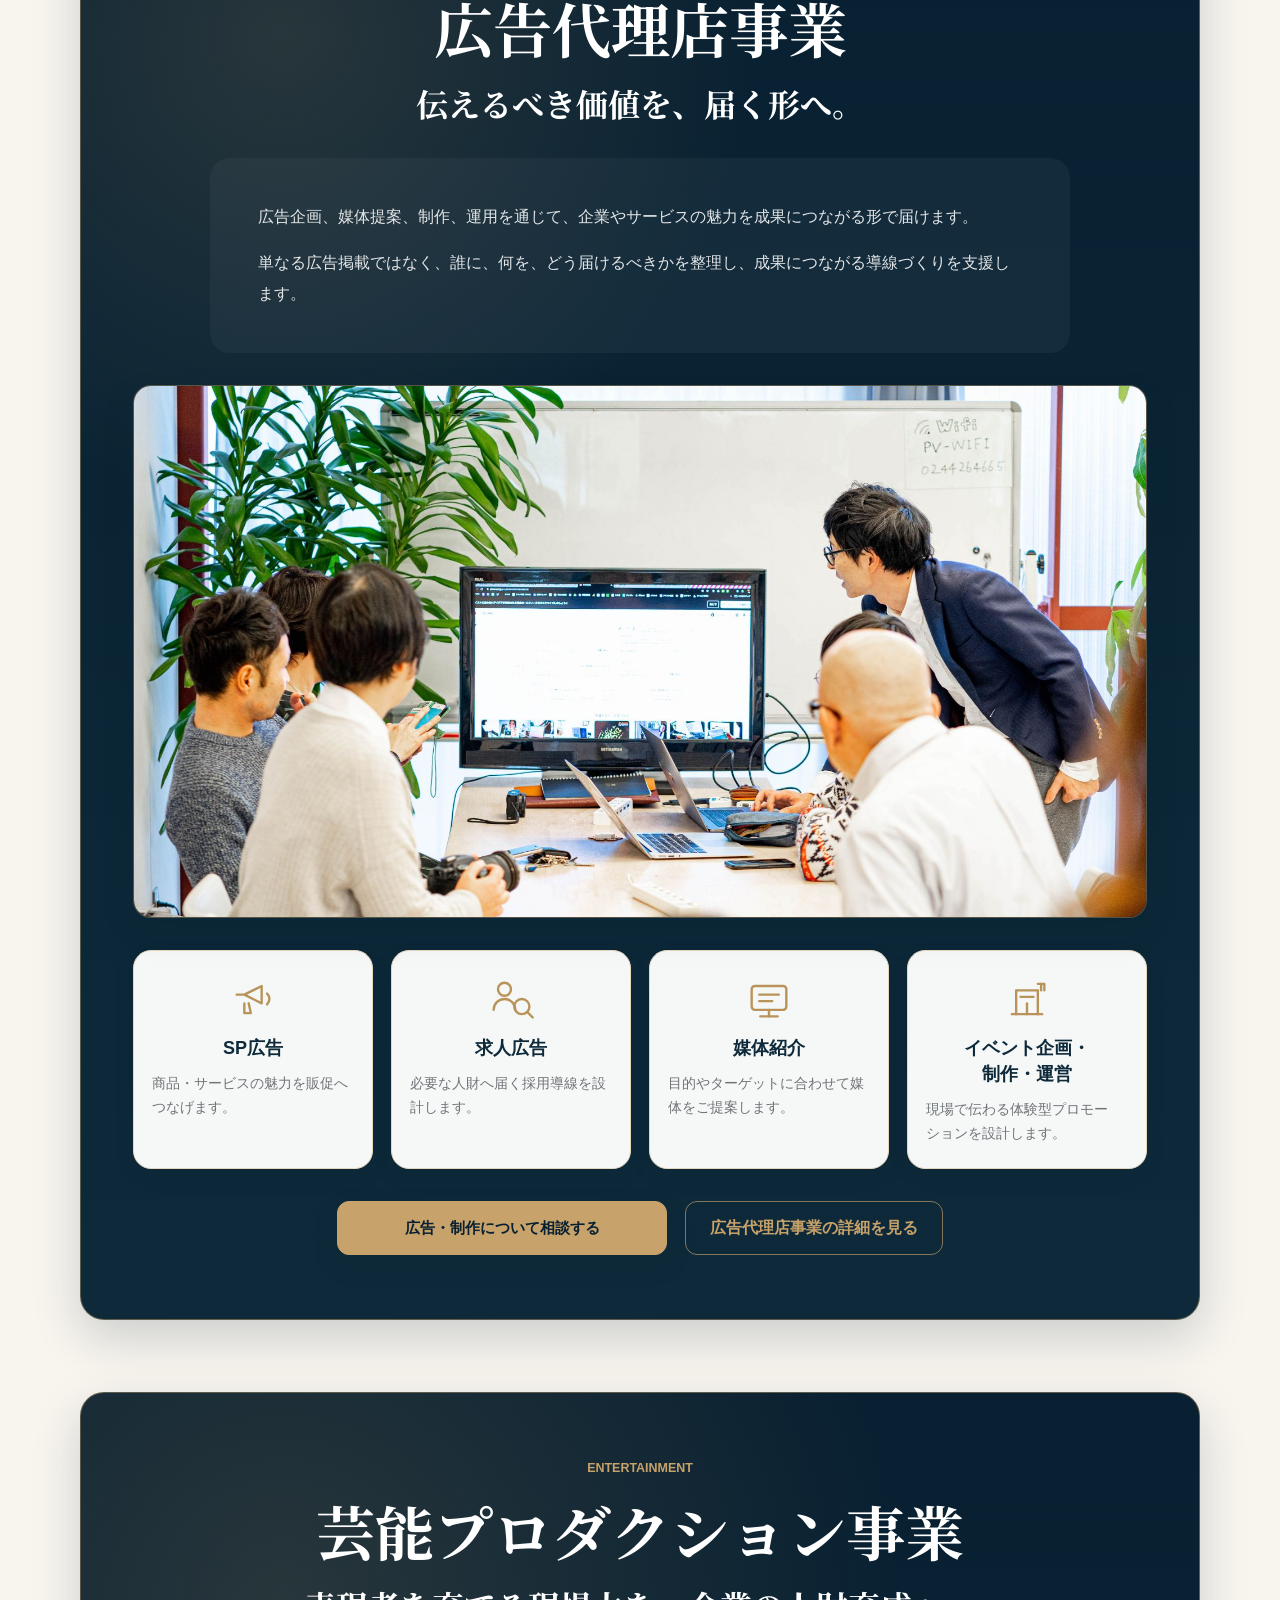
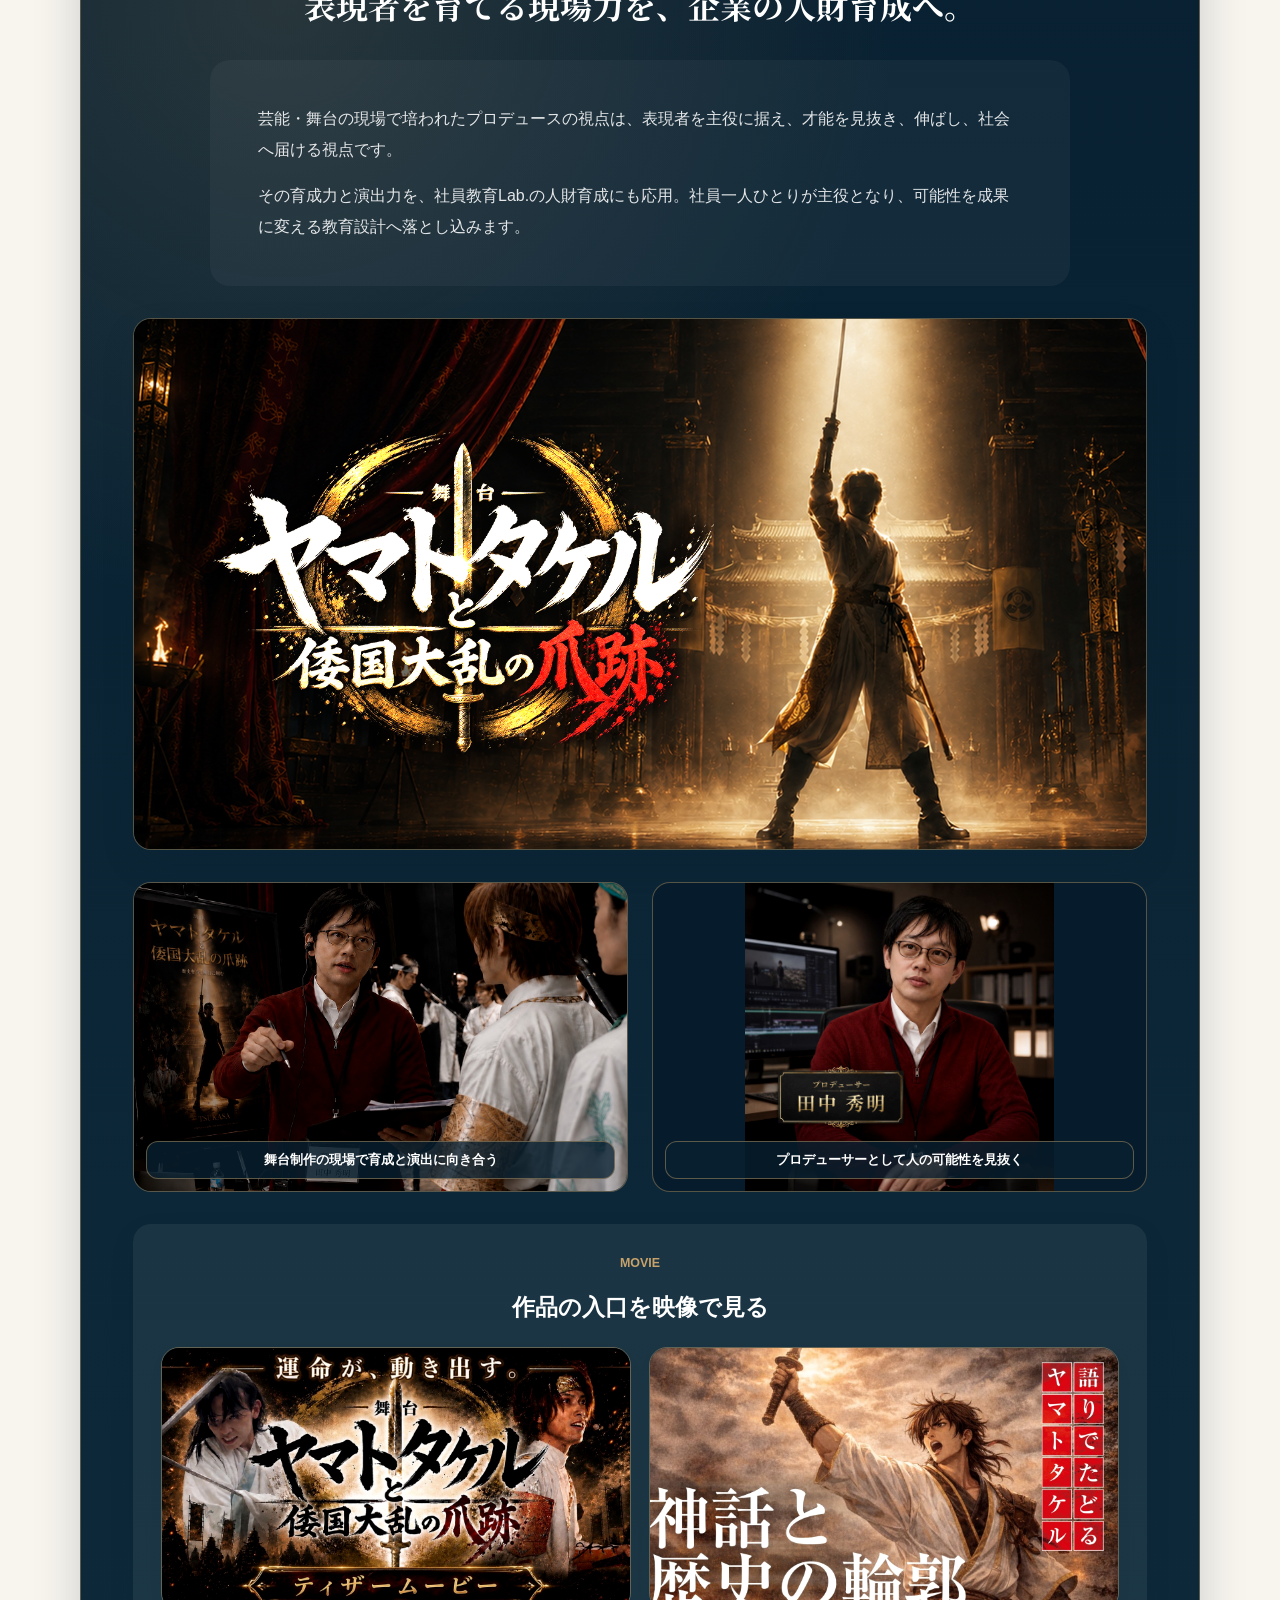
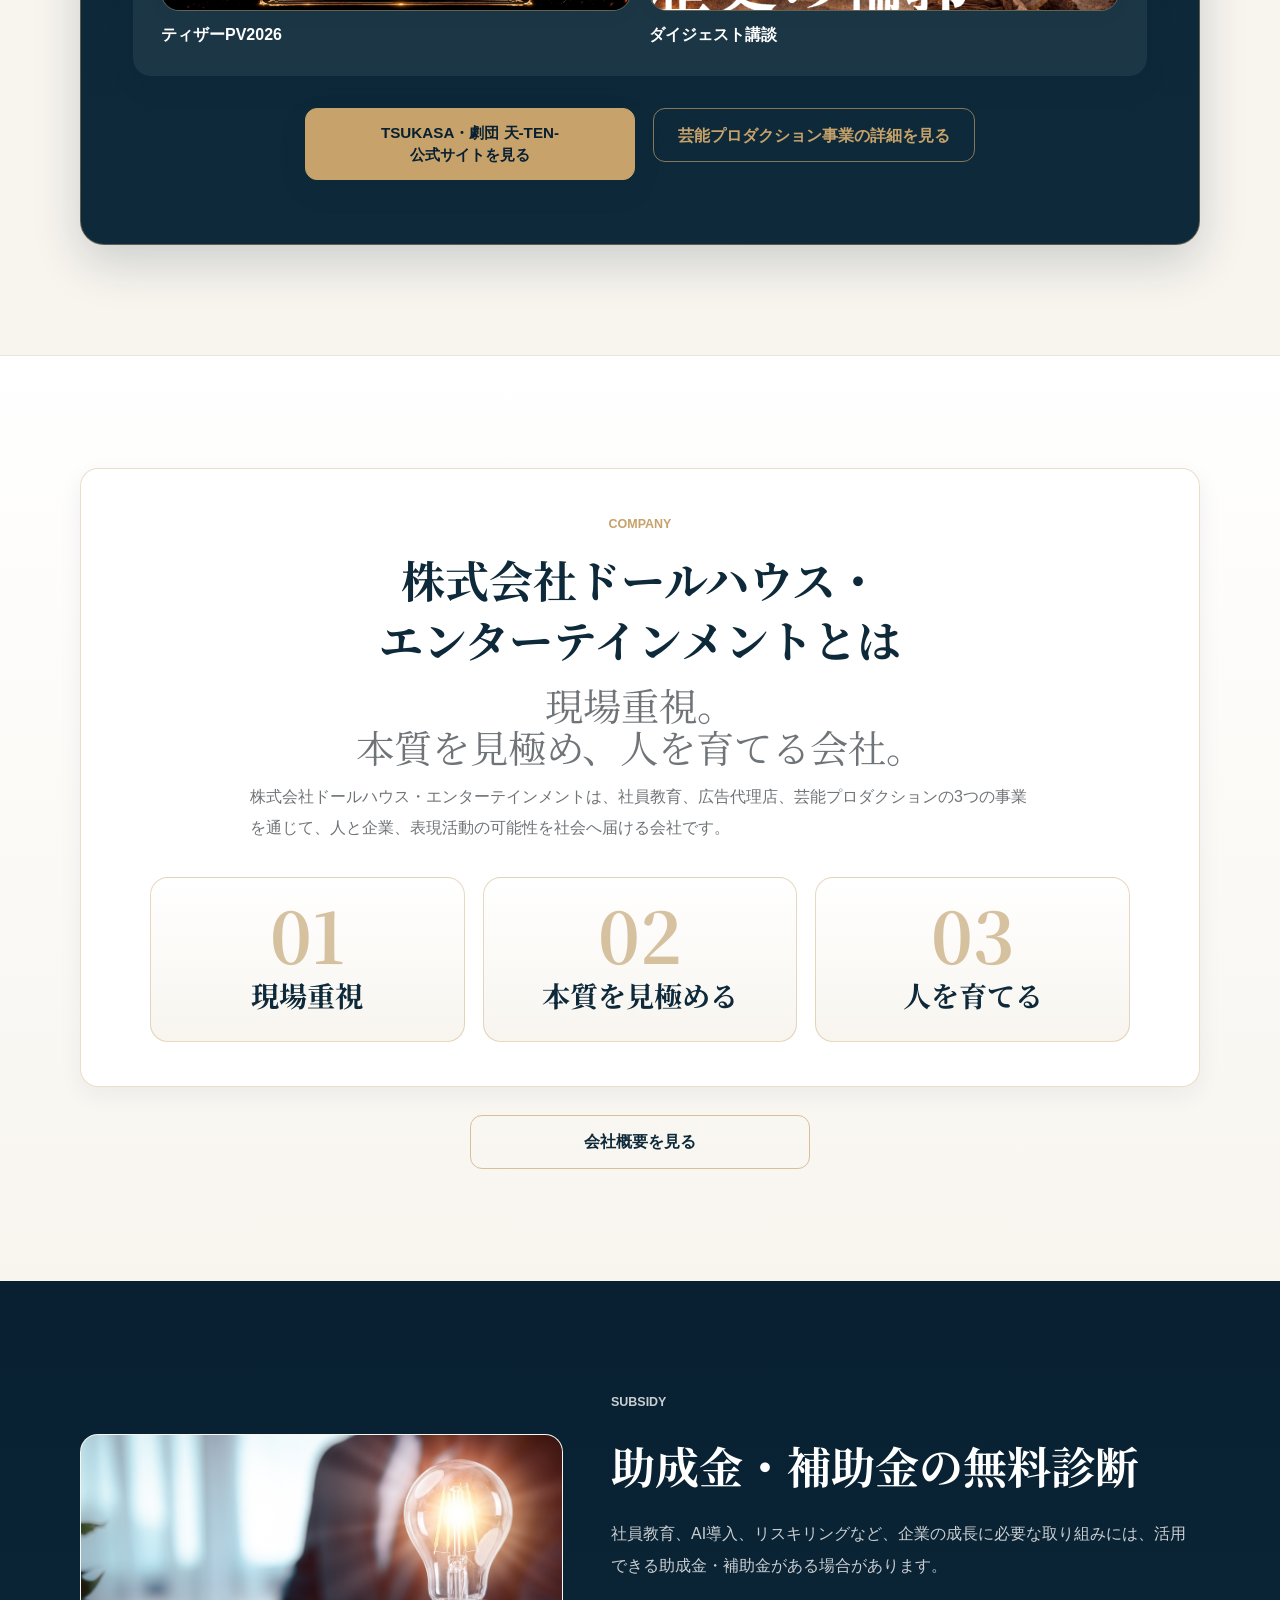
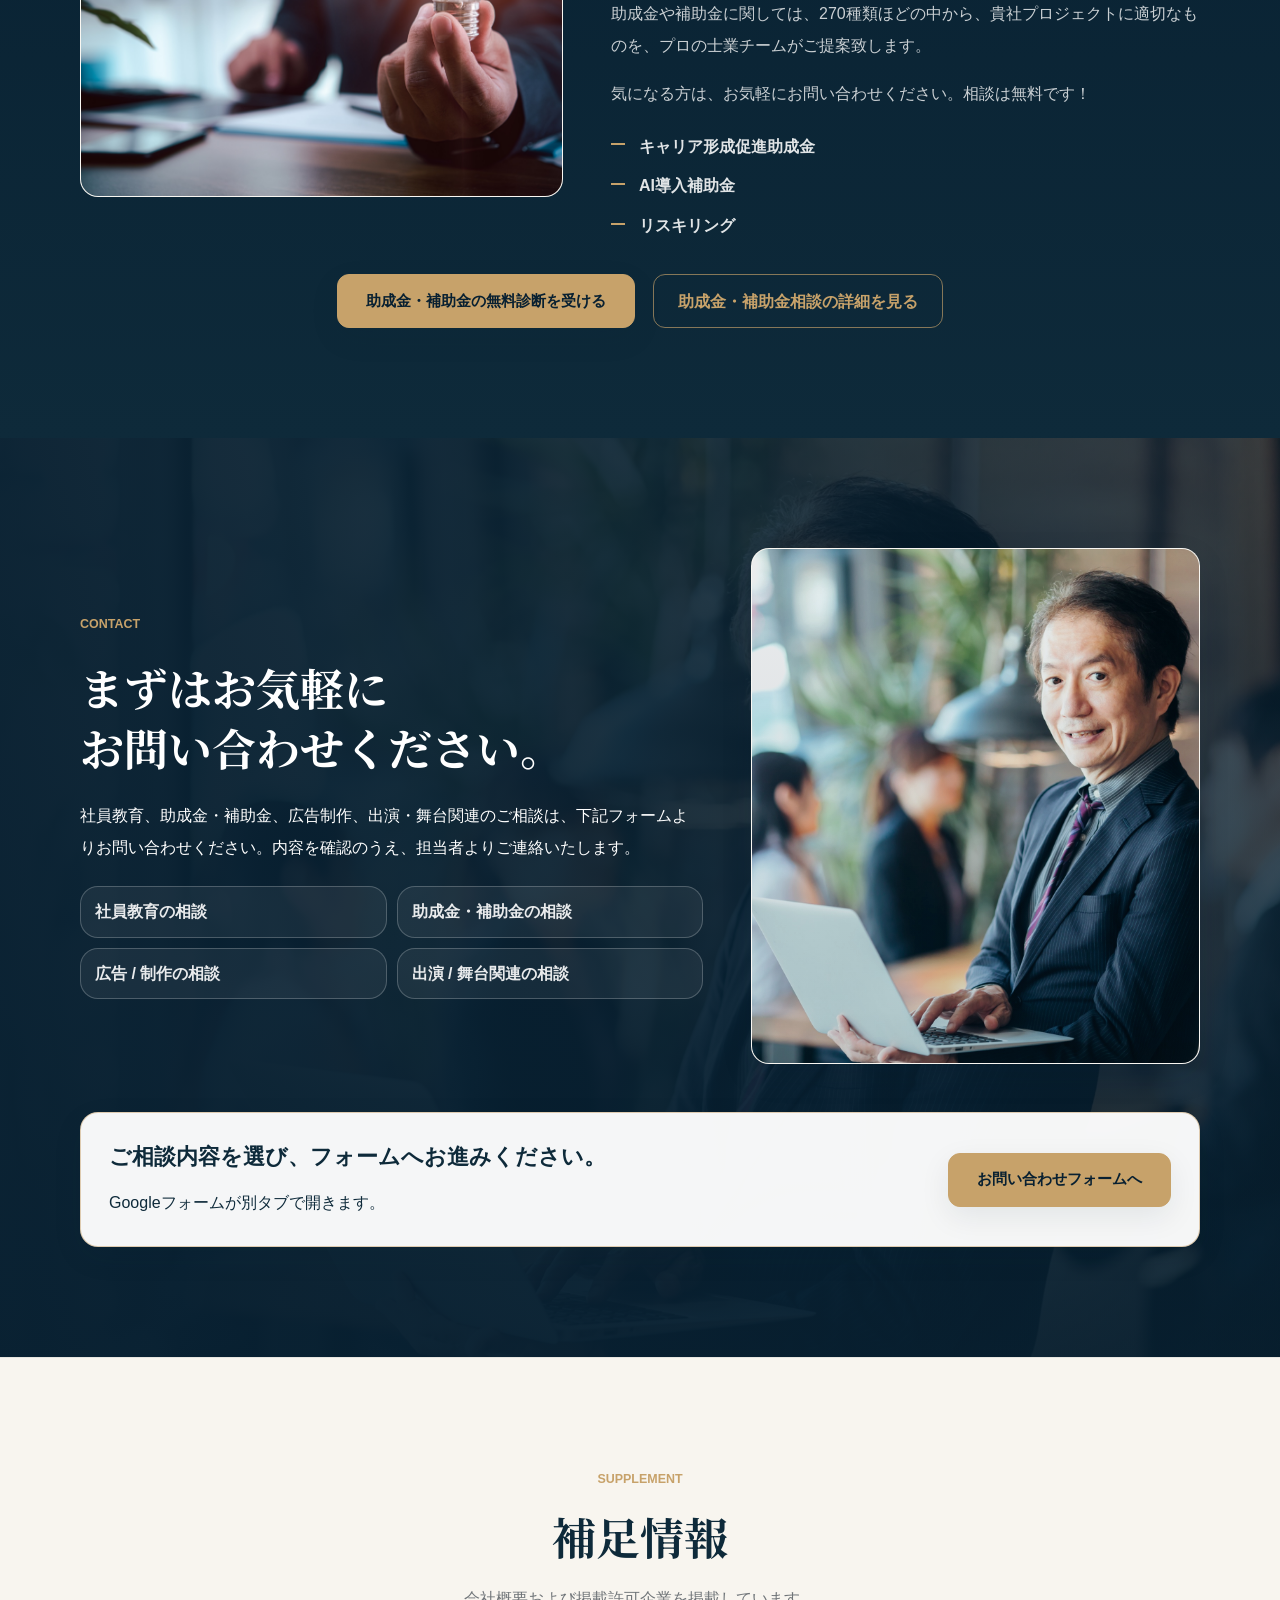
==== commit 3d763365: "Final typographic and responsive fitting pass SP (<=760px): - Center business-field-card copy, growt" ====
--- a/index.html
+++ b/index.html
@@ -40,7 +40,7 @@
       .philosophy-card h3.final-pc-heading {
         white-space: normal;
         overflow-wrap: normal;
-        line-height: 1.42;
+        line-height: 1.5;
       }
       .philosophy-card h3.final-pc-heading .pc-heading-line {
         display: block;
@@ -160,7 +160,7 @@
           <div class="section-head reveal">
             <p class="section-label">Problem</p>
             <h2 class="section-title title-break" id="problem-title"><span>こんなお困りごと</span><span>ありませんか？</span></h2>
-            <p class="section-lead">研修を実施しても現場が動かない。育成、採用、発信の打ち手が分断されている。そんな経営課題を、実践型の教育設計から整理します。</p>
+            <p class="section-lead"><span class="pc-nowrap-lead">研修を実施しても現場が動かない。育成、採用、発信の打ち手が分断されている。</span>そんな経営課題を、実践型の教育設計から整理します。</p>
           </div>
           <figure class="media-frame reveal">
             <img src="./assets/img/executive-problem.jpg" alt="経営課題について考える経営者">
@@ -302,7 +302,7 @@
           <article class="philosophy-card reveal">
             <span>02</span>
             <svg class="line-icon" viewBox="0 0 48 48" aria-hidden="true"><circle cx="24" cy="24" r="14"/><circle cx="24" cy="24" r="7"/><path d="M24 10v5"/><path d="M24 33v5"/><path d="M10 24h5"/><path d="M33 24h5"/></svg>
-            <h3 class="final-pc-heading"><span class="pc-heading-line">マーケットインで考える</span><span class="pc-heading-line">社員教育</span></h3>
+            <h3 class="final-pc-heading"><span class="pc-heading-line">マーケットインで</span><span class="pc-heading-line">考える社員教育</span></h3>
             <p>教育会社の都合ではなく、企業ごとの課題と未来から逆算して設計します。</p>
           </article>
           <article class="philosophy-card reveal">
@@ -329,7 +329,7 @@
           <div>
             <p class="section-label">Five Perspectives</p>
             <h3>成長を生む5つの視点</h3>
-            <p>学びを成果に変えるために、有難み、感謝、気づき、覚悟、実践の視点を大切にしています。</p>
+            <p>学びを成果に変えるために、有難み、感謝、気づき、覚悟、実践の視点を<span class="nowrap">大切にしています。</span></p>
           </div>
           <ul>
             <li>
@@ -430,9 +430,12 @@
                 <h4>知覧訓練</h4>
                 <p>歴史から使命感・責任感・行動力を学ぶ教育プログラム。</p>
               </article>
-              <article class="program-card">
-                <h4 class="program-title-tight">プロビジネスパーソン<span class="nowrap">育成プログラム</span></h4>
-                <p>成果を出す考え方、行動力、仕事への向き合い方を育成します。</p>
+              <article class="program-card program-logo-card program-photo-card program-business-card">
+                <figure>
+                  <img src="./assets/img/pro-businessperson-training.jpeg" alt="プロビジネスパーソン育成プログラムの研修風景">
+                </figure>
+                <h4 class="program-title-tight">プロビジネスパーソン<wbr><span class="nowrap">育成プログラム</span></h4>
+                <p class="program-body-tune">成果を出す考え方、<wbr>行動力、<wbr>仕事への向き合い方を<wbr>育成します。</p>
               </article>
             </div>
             <div class="detail-card-grid">
@@ -485,7 +488,7 @@
             <div class="message-grid" aria-label="田中秀明の思想">
               <p>主役は講師ではなく、<wbr>訓練生。</p>
               <p>可能性を見抜き、<wbr>成長の道筋を描く。</p>
-              <p>一人ひとりのカタチに合った育成プラン。</p>
+              <p class="pc-stack"><span class="pc-line">一人ひとりのカタチに</span><span class="pc-line">合った育成プラン。</span></p>
               <p>現実と夢の両方を見据える。</p>
             </div>
           </div>
@@ -549,19 +552,19 @@
             <svg class="business-icon" viewBox="0 0 48 48" aria-hidden="true"><path d="M10 12h18a8 8 0 0 1 8 8v18H18a8 8 0 0 0-8 8V12Z"/><path d="M18 19h11"/><path d="M18 26h11"/><path d="M34 18h4v20"/></svg>
             <p class="section-label">Education</p>
             <h3>社員教育事業</h3>
-            <p>社員教育Lab. / 倫理経済大学 / 知覧訓練 / プロビジネスパーソン育成プログラム</p>
+            <p class="business-summary business-summary-education"><span class="business-line">社員教育Lab. / 倫理経済大学 / 知覧訓練</span><span class="business-sep"> / </span><span class="business-line">プロビジネスパーソン育成プログラム</span></p>
           </article>
           <article class="business-card reveal">
             <svg class="business-icon" viewBox="0 0 48 48" aria-hidden="true"><path d="M9 27h7l17 8V13L16 21H9z"/><path d="M16 27v10h6l-2-10"/><path d="M38 20a6 6 0 0 1 0 8"/><path d="M12 40h28"/></svg>
             <p class="section-label">Advertising</p>
             <h3>広告代理店事業</h3>
-            <p>SP広告 / 求人広告 / 媒体紹介 / イベント企画・制作・運営</p>
+            <p class="business-summary business-summary-advertising"><span class="business-line">SP広告 / 求人広告 / 媒体紹介 / イベント企画・制作・運営</span></p>
           </article>
           <article class="business-card reveal">
             <svg class="business-icon" viewBox="0 0 48 48" aria-hidden="true"><path d="M8 38h32"/><path d="M12 38V14h24v24"/><path d="M16 18h16"/><path d="M18 26l6-4 6 4"/><path d="M24 22v10"/><path d="M18 32h12"/></svg>
             <p class="section-label">Entertainment</p>
             <h3>芸能プロダクション事業</h3>
-            <p>劇団 天-TEN-運営 / <span class="nowrap">TSUKASAプロモーション</span> / 舞台制作 / <span class="nowrap">提携著名人のファンクラブ運営管理業務</span></p>
+            <p class="business-summary business-summary-entertainment"><span class="business-line">劇団 天-TEN-運営 / <span class="nowrap">TSUKASAプロモーション</span></span><span class="business-sep"> / </span><span class="business-line">舞台制作 / <span class="nowrap">提携著名人のファンクラブ運営管理業務</span></span></p>
           </article>
         </div>
 
@@ -575,7 +578,7 @@
 
             <div class="business-teaser-box">
               <p>広告企画、媒体提案、制作、運用を通じて、企業やサービスの魅力を成果につながる形で届けます。</p>
-              <p>単なる広告掲載ではなく、誰に、何を、どう届けるべきかを整理し、成果につながる導線づくりを支援します。</p>
+              <p class="jp-wrap-tune">単なる広告掲載ではなく、<wbr>誰に、<wbr>何を、<wbr>どう届けるべきかを<wbr>整理し、<wbr>成果につながる<wbr>導線づくりを<wbr>支援します。</p>
             </div>
 
             <figure class="business-slideshow advertising-slideshow business-main-visual" aria-label="広告代理店事業の制作・企画イメージ">
@@ -597,12 +600,12 @@
               <article class="business-field-card">
                 <svg class="line-icon" viewBox="0 0 48 48" aria-hidden="true"><rect x="8" y="12" width="32" height="22" rx="3"/><path d="M16 40h16"/><path d="M24 34v6"/><path d="M15 20h18"/><path d="M15 26h12"/></svg>
                 <h4>媒体紹介</h4>
-                <p>目的やターゲットに合わせて媒体をご提案します。</p>
+                <p>目的やターゲットに合わせて媒体を<span class="nowrap">ご提案します。</span></p>
               </article>
               <article class="business-field-card">
                 <svg class="line-icon" viewBox="0 0 48 48" aria-hidden="true"><path d="M10 38h28"/><path d="M14 38V16h20v22"/><path d="M18 22h12"/><path d="M24 28v10"/><path d="M34 10h6v6"/><path d="M37 10v6"/></svg>
                 <h4>イベント企画・制作・運営</h4>
-                <p>現場で伝わる体験型プロモーションを設計します。</p>
+                <p>現場で伝わる体験型プロモーションを<span class="nowrap">設計します。</span></p>
               </article>
             </div>
 
@@ -712,7 +715,7 @@
         <div class="section-more-content">
           <div class="more-copy">
             <h3>会社紹介 / 会社概要</h3>
-            <p>株式会社ドールハウス・エンターテインメントは、社員教育Lab.を主軸に、企業の成長に必要な教育設計、助成金・補助金相談、広告・制作、表現活動の支援を行っています。</p>
+            <p>株式会社ドールハウス・エンターテインメントは、社員教育Lab.を主軸に、企業の成長に必要な教育設計、助成金・補助金相談、広告・制作、表現活動の支援を<span class="nowrap">行っています。</span></p>
           </div>
           <dl class="company-list">
             <div>
@@ -743,7 +746,7 @@
           <div class="text-flow">
             <p>社員教育、AI導入、リスキリングなど、企業の成長に必要な取り組みには、活用できる助成金・補助金がある場合があります。</p>
             <p>助成金や補助金に関しては、270種類ほどの中から、貴社プロジェクトに適切なものを、プロの士業チームがご提案致します。</p>
-            <p>気になる方は、お気軽にお問い合わせください。相談は無料です！</p>
+            <p class="jp-wrap-tune">気になる方は、<wbr>お気軽に<wbr>お問い合わせください。<wbr>相談は無料です！</p>
           </div>
           <ul class="check-list">
             <li>キャリア形成促進助成金</li>
--- a/assets/css/style.css
+++ b/assets/css/style.css
@@ -5207,3 +5207,289 @@
 .growth-panel li {
   border: 0;
 }
+
+/* ==========================================================================
+   Final fitting layer (2026-07-05): SP alignment / one-line headings /
+   business summaries / PC lead lines / hero badge spacing / program photo.
+   ========================================================================== */
+
+/* --- Program card photo (プロビジネスパーソン育成プログラム) ------------- */
+.program-photo-card figure {
+  display: block;
+  height: 126px;
+  margin: 0 0 18px;
+  padding: 0;
+  overflow: hidden;
+  background: #fbfaf7;
+  border: 1px solid rgba(14, 42, 58, 0.1);
+  border-radius: var(--radius);
+}
+
+.program-photo-card img {
+  width: 100%;
+  height: 100%;
+  max-width: none;
+  max-height: none;
+  object-fit: cover;
+  object-position: center 45%;
+}
+
+/* カード本文は意味単位でのみ折り返す（「仕｜事」等の途中割れ防止） */
+.program-card p.program-body-tune {
+  word-break: keep-all;
+  overflow-wrap: anywhere;
+}
+
+/* SP: 250px固定カラムのカード内で「プロビジネスパーソン」が
+   1行に収まるサイズへ（ソ｜ンの途中割れ防止） */
+@media (max-width: 760px) {
+  .program-card h4.program-title-tight {
+    font-size: 20px;
+    letter-spacing: 0;
+  }
+}
+
+@media (max-width: 680px) {
+  .program-photo-card figure {
+    height: 148px;
+    margin-bottom: 14px;
+    padding: 0;
+  }
+
+  .program-photo-card img {
+    max-width: none;
+    max-height: none;
+  }
+}
+
+/* --- 強みカード見出しスパン：番号バッジ用 span ルールのリークを解除 ------- */
+.philosophy-card h3 .pc-heading-line {
+  display: inline;
+  margin: 0;
+  padding: 0;
+  font: inherit;
+  letter-spacing: inherit;
+}
+
+/* --- SP: centered short copy (指定テキスト) ------------------------------ */
+@media (max-width: 760px) {
+  main .section .business-field-card p,
+  main .section .growth-panel li small,
+  main .section .contact-form-link p,
+  main .section .contact-form-link .form-title {
+    text-align: center;
+  }
+}
+
+/* --- SP: 強みカード3見出しを1行表示 -------------------------------------- */
+@media (max-width: 760px) {
+  .philosophy-card h3.final-pc-heading .pc-heading-line {
+    display: inline;
+  }
+
+  .philosophy-card h3.final-pc-heading {
+    font-size: clamp(17px, 4.45vw, 19px);
+    line-height: 1.45;
+    letter-spacing: 0;
+    white-space: nowrap;
+    overflow-wrap: normal;
+    word-break: keep-all;
+    text-align: center;
+  }
+
+  /* 681-760px still lays these grids out in two columns, which is too
+     narrow for the one-line headings / summaries; stack them instead. */
+  .philosophy-grid,
+  .philosophy-grid-five,
+  .business-overview {
+    grid-template-columns: minmax(0, 1fr);
+  }
+}
+
+/* --- SP: 助成金リストをスラッシュ区切りの1行に ---------------------------- */
+@media (max-width: 760px) {
+  main .section .check-list {
+    display: flex;
+    flex-wrap: nowrap;
+    align-items: center;
+    justify-content: center;
+    gap: 0;
+    padding: 0;
+    margin-right: auto;
+    margin-left: auto;
+    font-size: clamp(11px, 2.85vw, 13px);
+    letter-spacing: 0;
+    white-space: nowrap;
+  }
+
+  main .section .check-list li {
+    display: inline;
+    width: auto;
+    margin: 0;
+    padding: 0;
+    font-size: inherit;
+    line-height: 1.6;
+    white-space: nowrap;
+    text-align: center;
+  }
+
+  main .section .check-list li::before {
+    display: none;
+    content: none;
+  }
+
+  main .section .check-list li:not(:last-child)::after {
+    margin: 0 0.25em;
+    content: " / ";
+  }
+}
+
+/* --- SP: 事業概要テキスト（左揃えブロックを中央配置・指定改行） ----------- */
+@media (max-width: 760px) {
+  main .section .business-card .business-summary {
+    display: block;
+    width: fit-content;
+    max-width: 100%;
+    margin-right: auto;
+    margin-left: auto;
+    line-height: 1.8;
+    text-align: left;
+  }
+
+  .business-card .business-summary .business-line {
+    display: block;
+    white-space: nowrap;
+  }
+
+  .business-card .business-summary .business-sep {
+    display: none;
+  }
+
+  .business-summary-education .business-line,
+  .business-summary-entertainment .business-line {
+    font-size: clamp(11.5px, 3vw, 14px);
+    letter-spacing: -0.01em;
+  }
+
+  .business-summary-advertising .business-line {
+    font-size: clamp(10.5px, 2.9vw, 13px);
+    letter-spacing: -0.02em;
+  }
+}
+
+/* --- SP: 字余り・1文字落ち調整（指定本文） -------------------------------- */
+@media (max-width: 760px) {
+  main .section .voice-card p,
+  main .section .feature-card p,
+  main .section .philosophy-card p {
+    font-size: 15px;
+    line-height: 1.8;
+    letter-spacing: 0.01em;
+    text-wrap: pretty;
+  }
+
+  main .section .section-more-content p,
+  main .section .more-copy p,
+  main .section .business-teaser-box p,
+  main .section .subsidy-copy .text-flow p {
+    max-width: 34em;
+    margin-right: auto;
+    margin-left: auto;
+    font-size: 15px;
+    line-height: 1.85;
+    letter-spacing: 0.01em;
+    text-wrap: pretty;
+  }
+
+  /* wbr 指定済みの文は意味単位でのみ折り返す（あふれ時のみ anywhere が保険） */
+  main .section p.jp-wrap-tune {
+    word-break: keep-all;
+    overflow-wrap: anywhere;
+    letter-spacing: 0;
+  }
+}
+
+/* --- SP: 芸能プロダクション詳細（アコーディオン）の横ズレ防止 ------------- */
+@media (max-width: 760px) {
+  .entertainment-more .section-more-content,
+  .entertainment-more .more-copy {
+    left: auto;
+    right: auto;
+    width: 100%;
+    max-width: 100%;
+    margin-right: auto;
+    margin-left: auto;
+    box-sizing: border-box;
+    transform: none;
+    text-align: left;
+  }
+
+  .entertainment-more .more-copy {
+    padding-right: 0;
+    padding-left: 0;
+  }
+
+  /* flex-basis:100%（PCの全幅展開用）は column+wrap の flex コンテナでは
+     2列目へ折り返して右へずれる原因になるため、スマホ縦積みでは無効化 */
+  .business-actions .section-more,
+  .business-actions .section-more[open],
+  .business-actions .section-more .section-more-content {
+    flex-basis: auto;
+    width: 100%;
+    max-width: 100%;
+  }
+}
+
+/* --- SP: 代表メッセージ見出しが360pxで枠を越えないように ------------------ */
+@media (max-width: 680px) {
+  .representative-message h3 {
+    font-size: clamp(18px, 5.1vw, 24px);
+  }
+}
+
+/* --- 田中秀明キーワード：PCで2行表示 -------------------------------------- */
+.message-grid p.pc-stack {
+  flex-wrap: wrap;
+  justify-content: center;
+}
+
+@media (min-width: 1024px) {
+  .message-grid p.pc-stack {
+    flex-direction: column;
+  }
+
+  .message-grid p.pc-stack .pc-line {
+    display: block;
+  }
+}
+
+/* --- PC: 指定リード文を1行表示 -------------------------------------------- */
+@media (min-width: 1024px) {
+  .philosophy-section .section-head-center .section-lead {
+    max-width: none;
+    letter-spacing: 0;
+    white-space: nowrap;
+  }
+
+  .problem-section .section-lead {
+    max-width: none;
+    letter-spacing: 0;
+  }
+
+  .problem-section .section-lead .pc-nowrap-lead {
+    display: block;
+    white-space: nowrap;
+  }
+}
+
+/* --- PC: ヒーローバッジを説明文とCTAの中間へ ------------------------------- */
+@media (min-width: 1024px) {
+  .hero-badges {
+    margin-top: 22px;
+    margin-bottom: 28px;
+  }
+
+  .hero-actions {
+    margin-top: 0;
+  }
+}
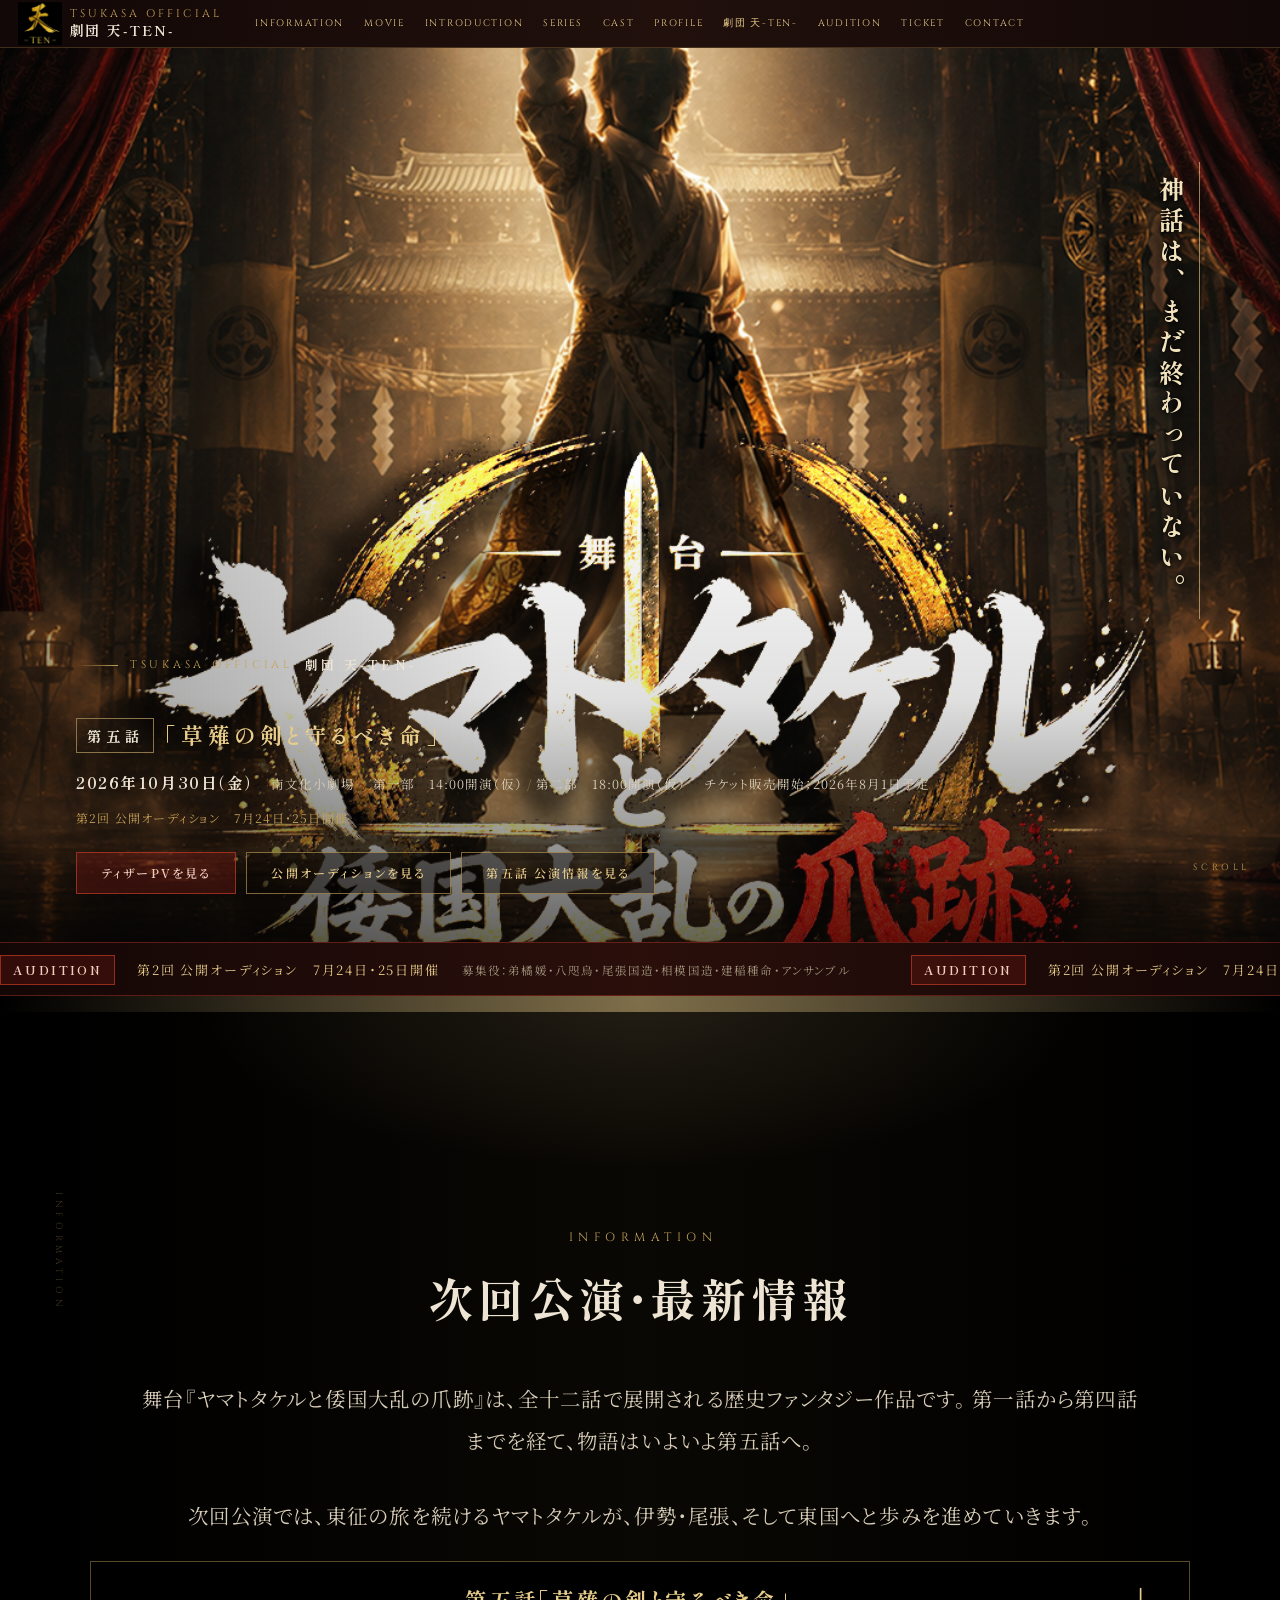
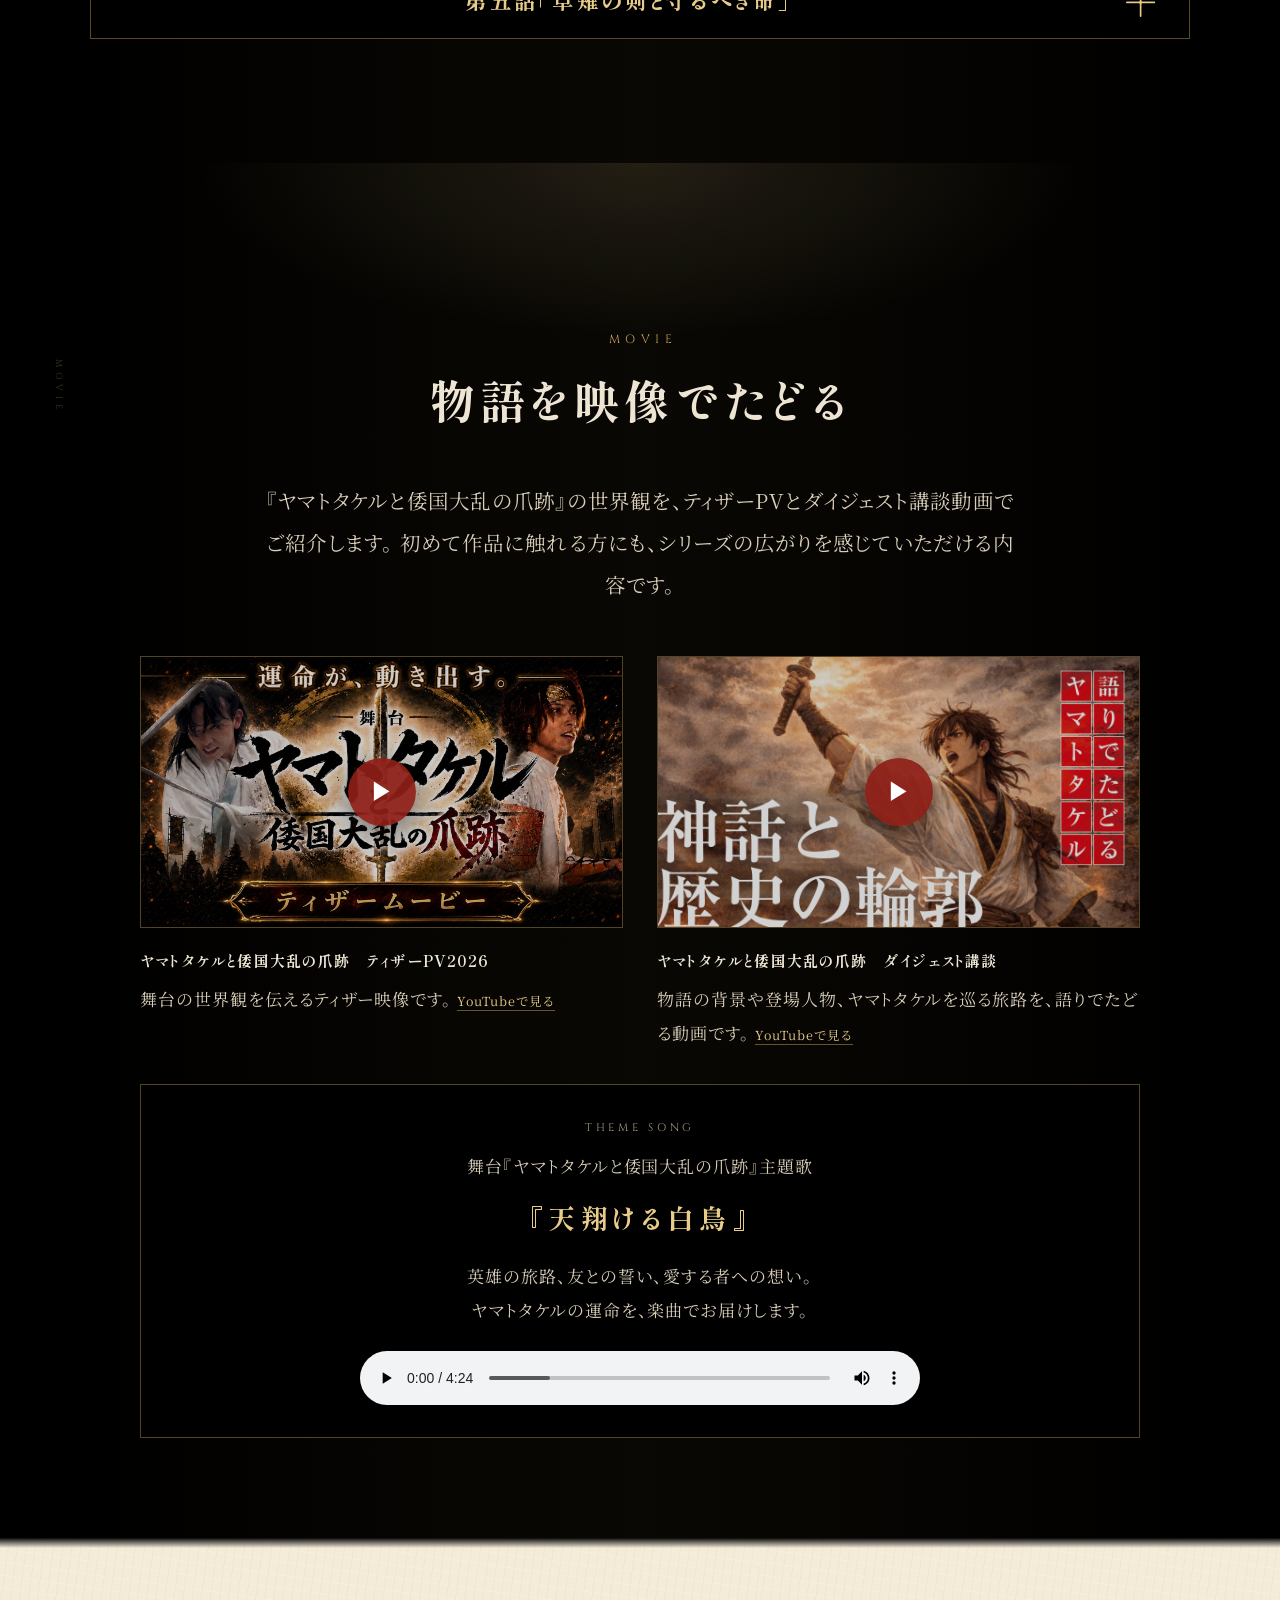
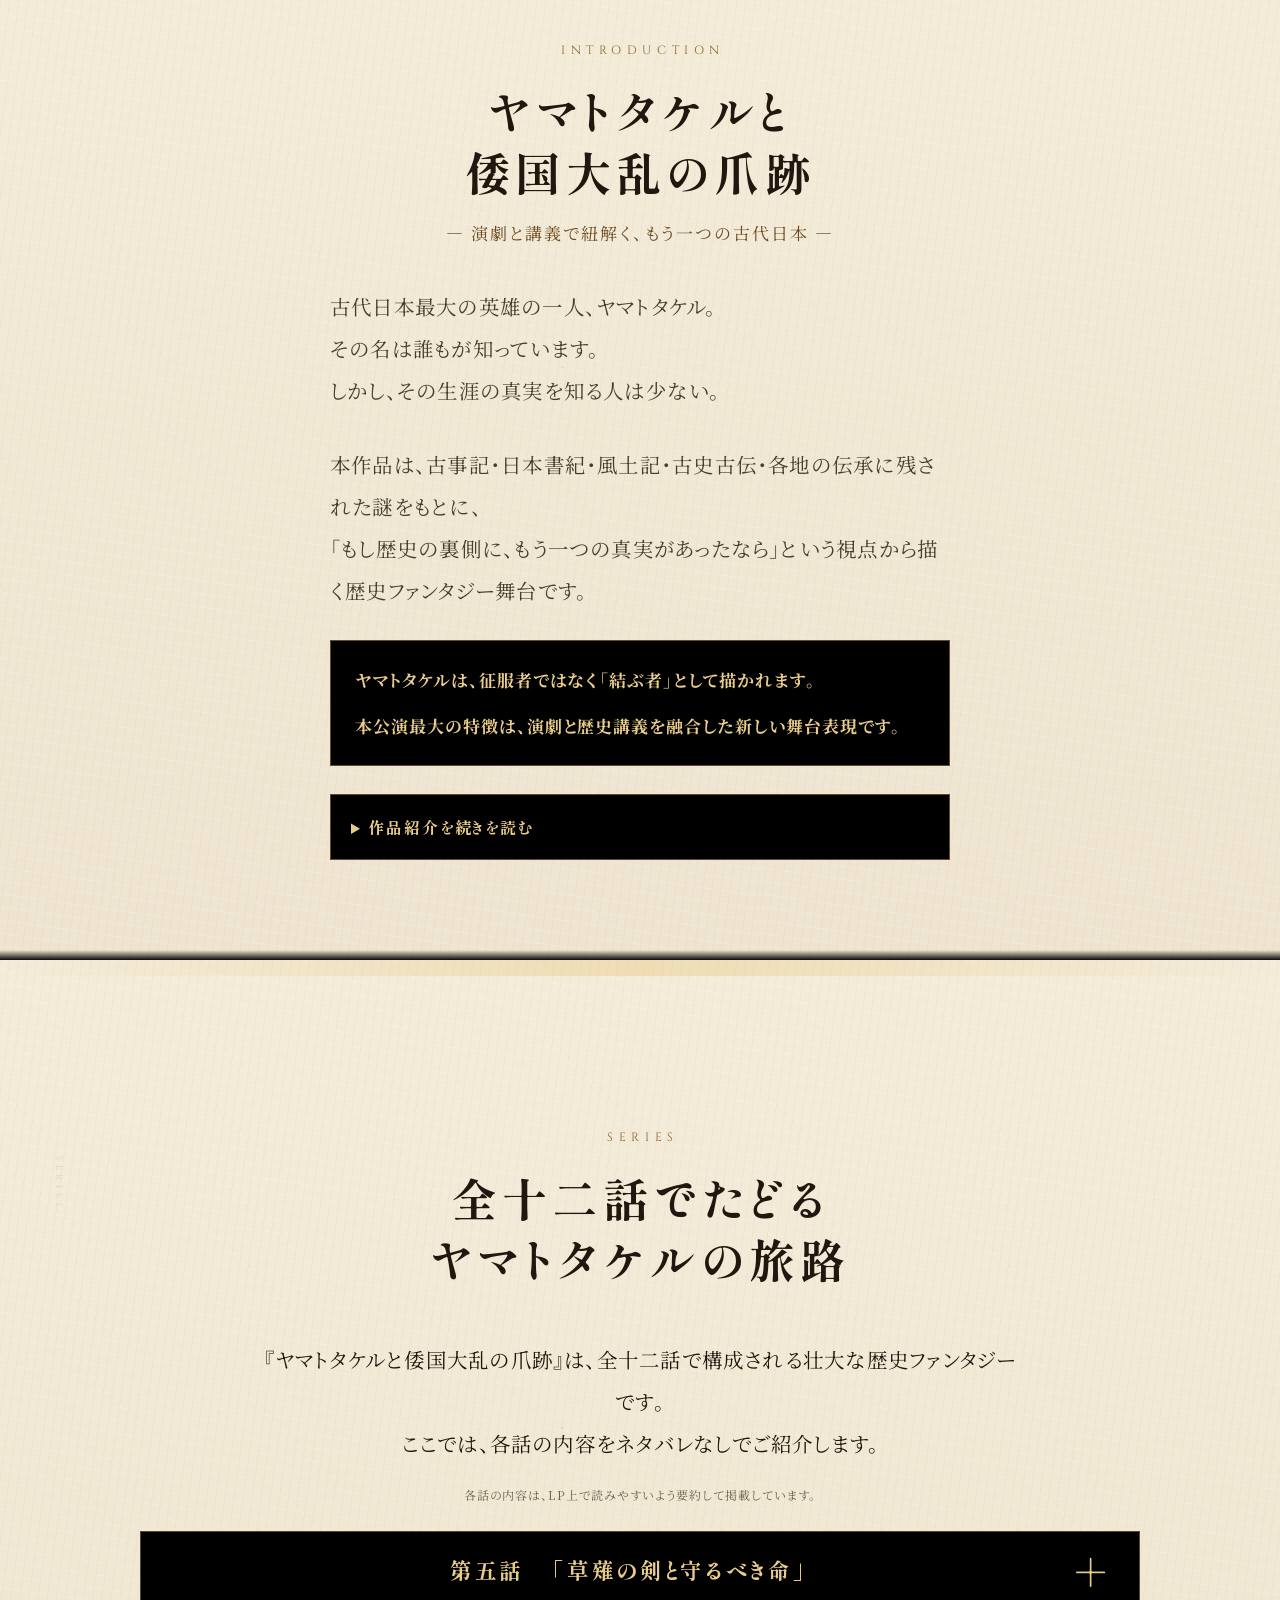
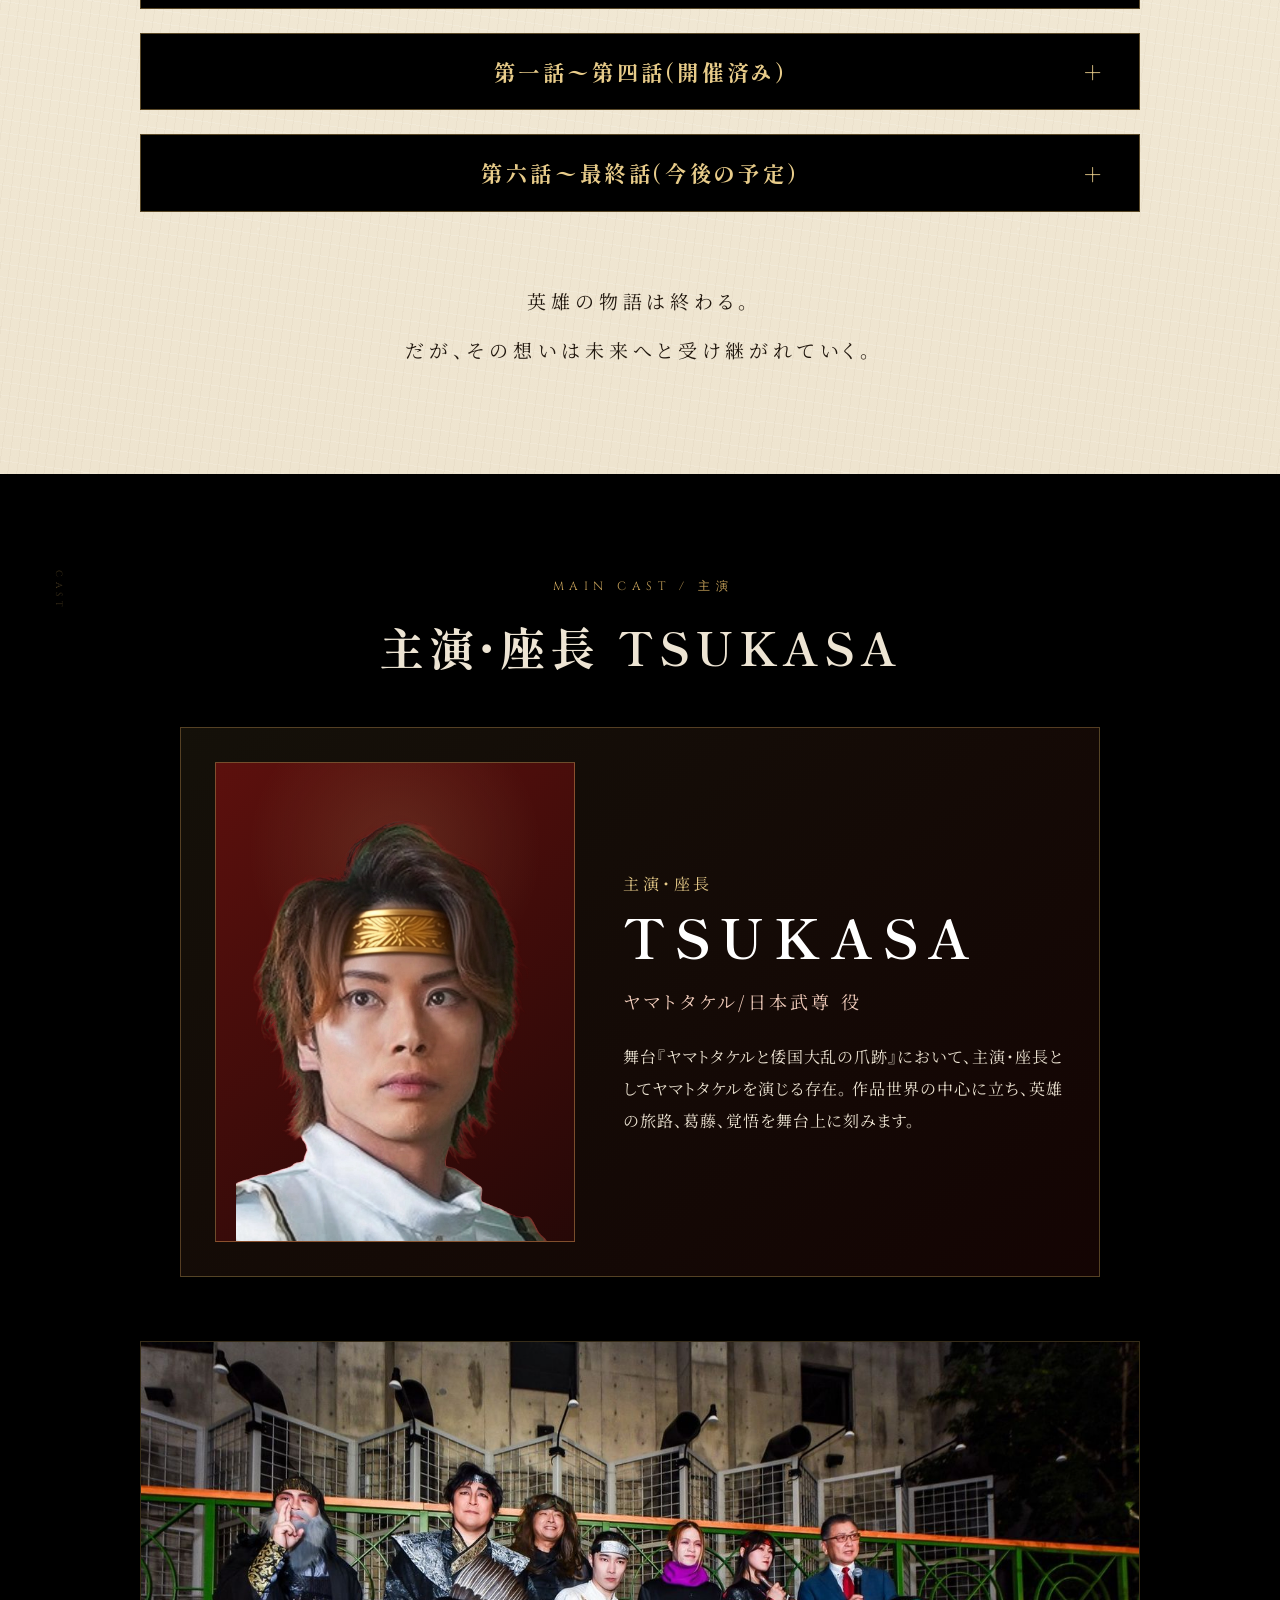
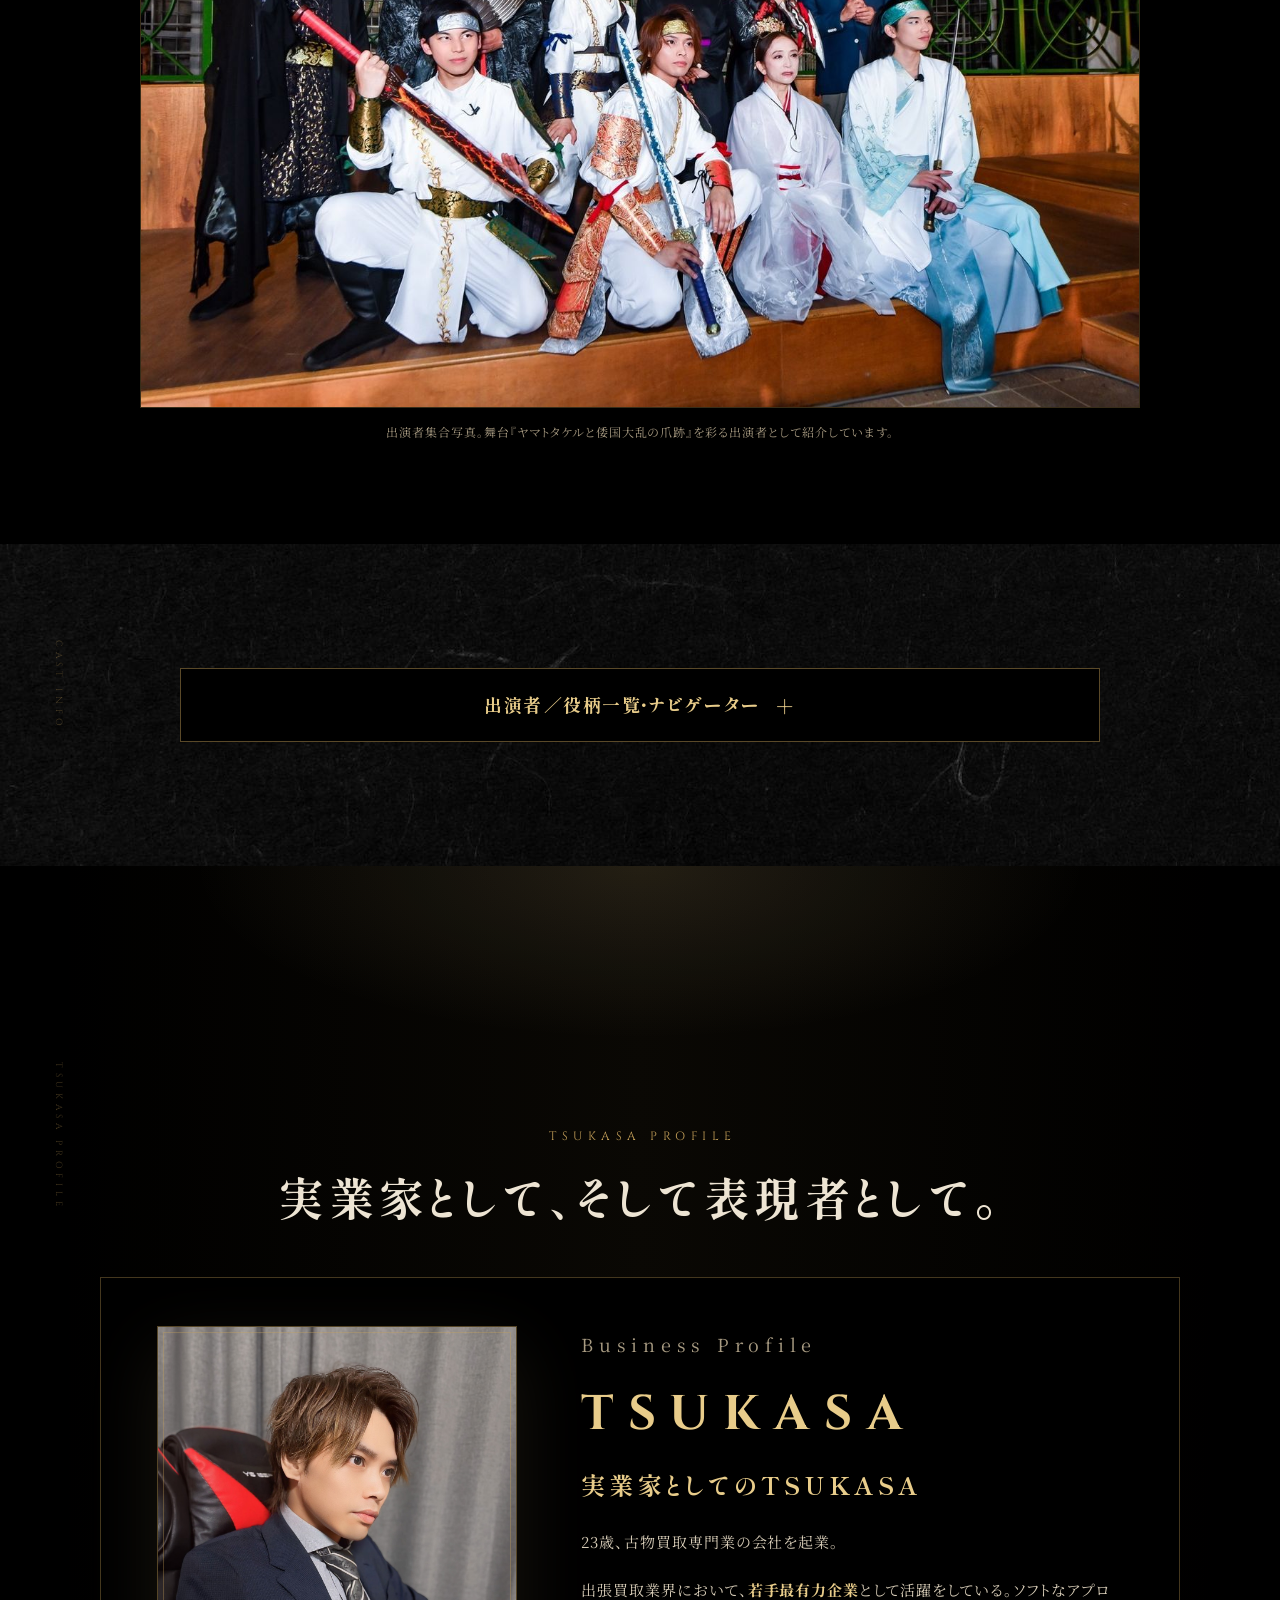
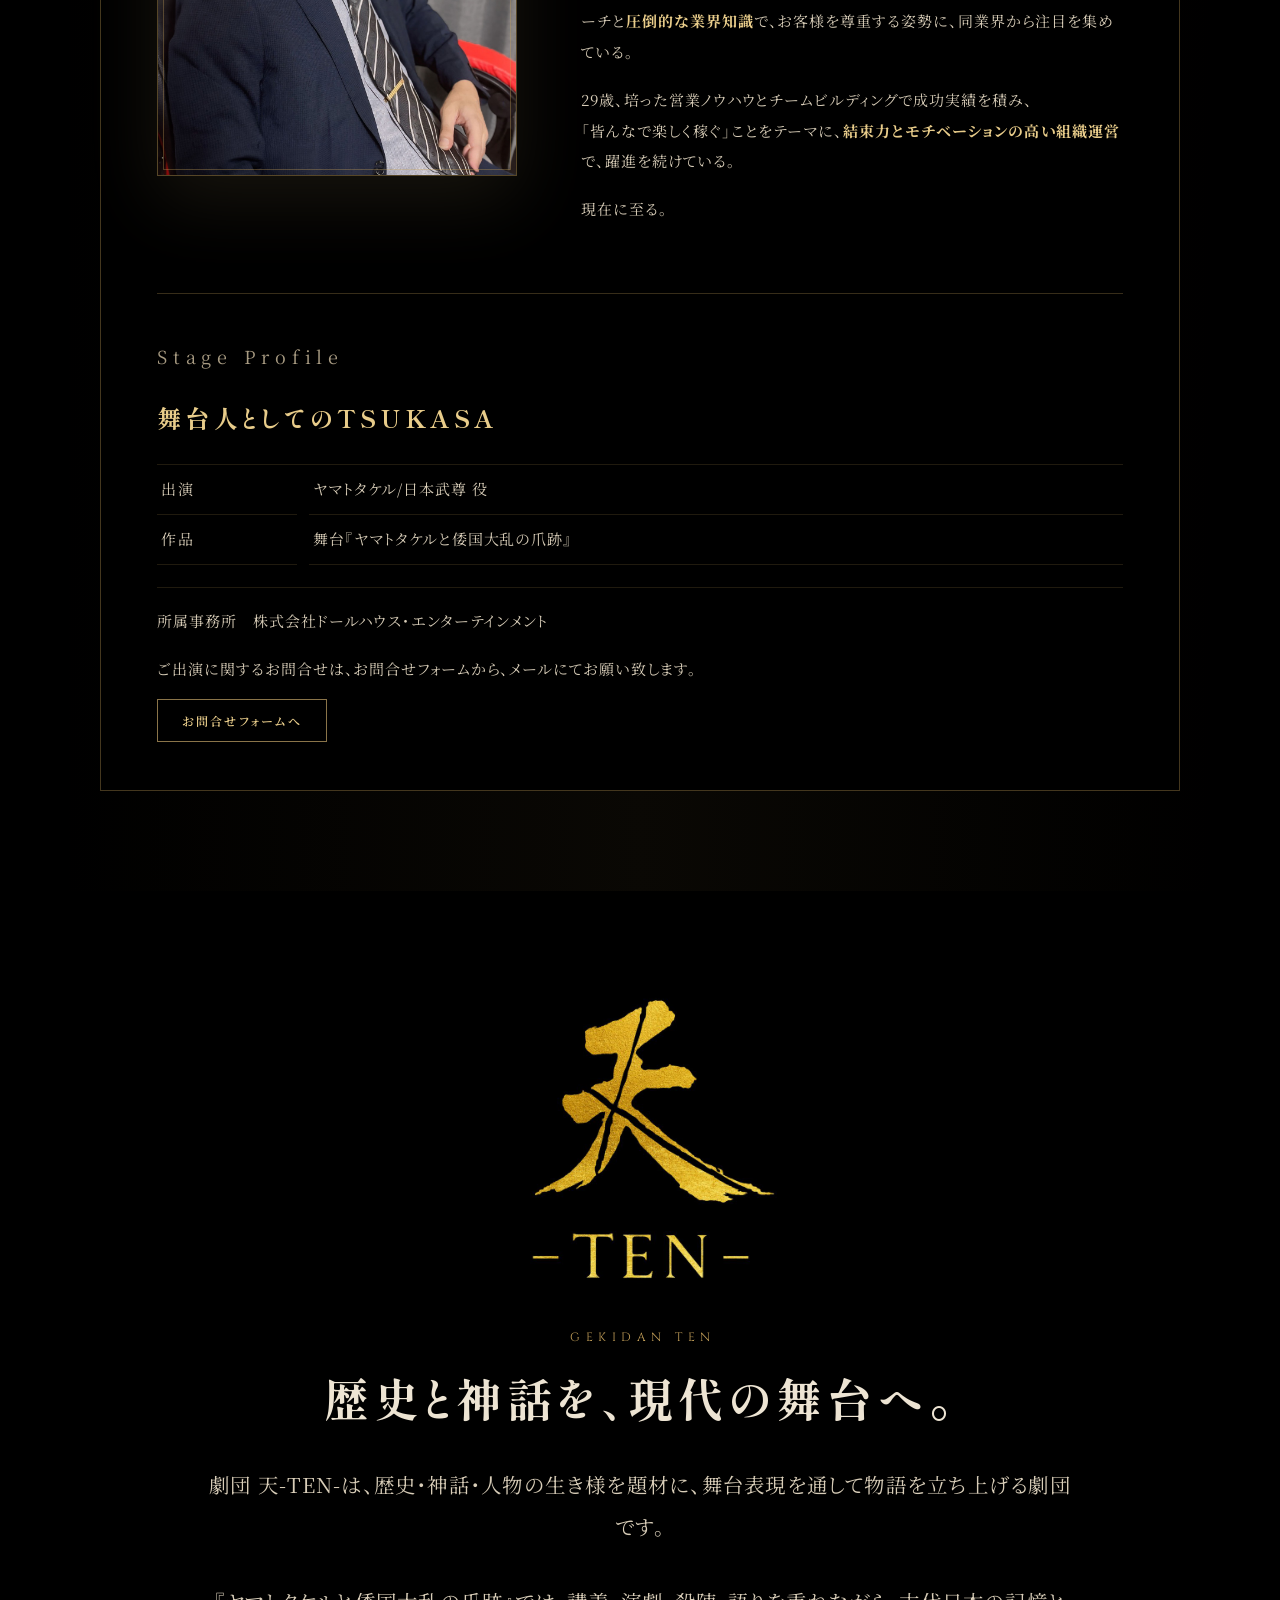
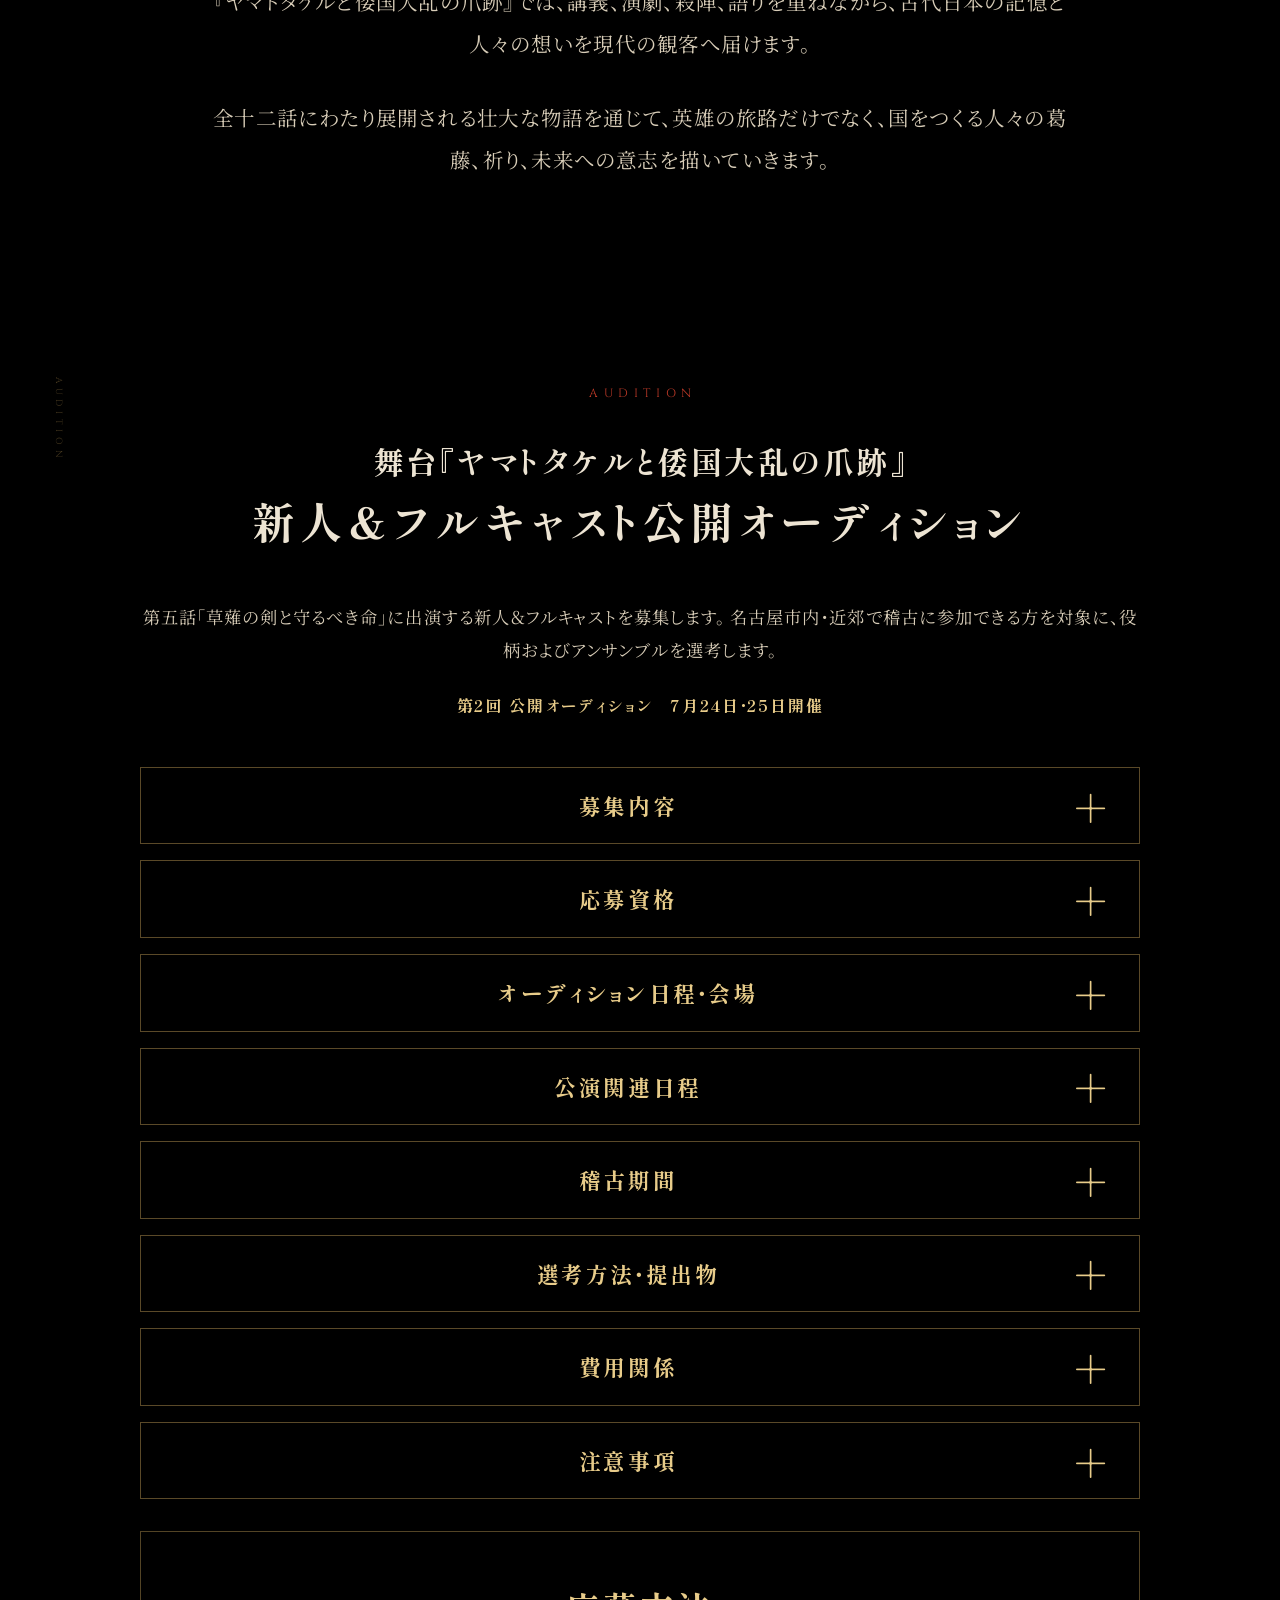
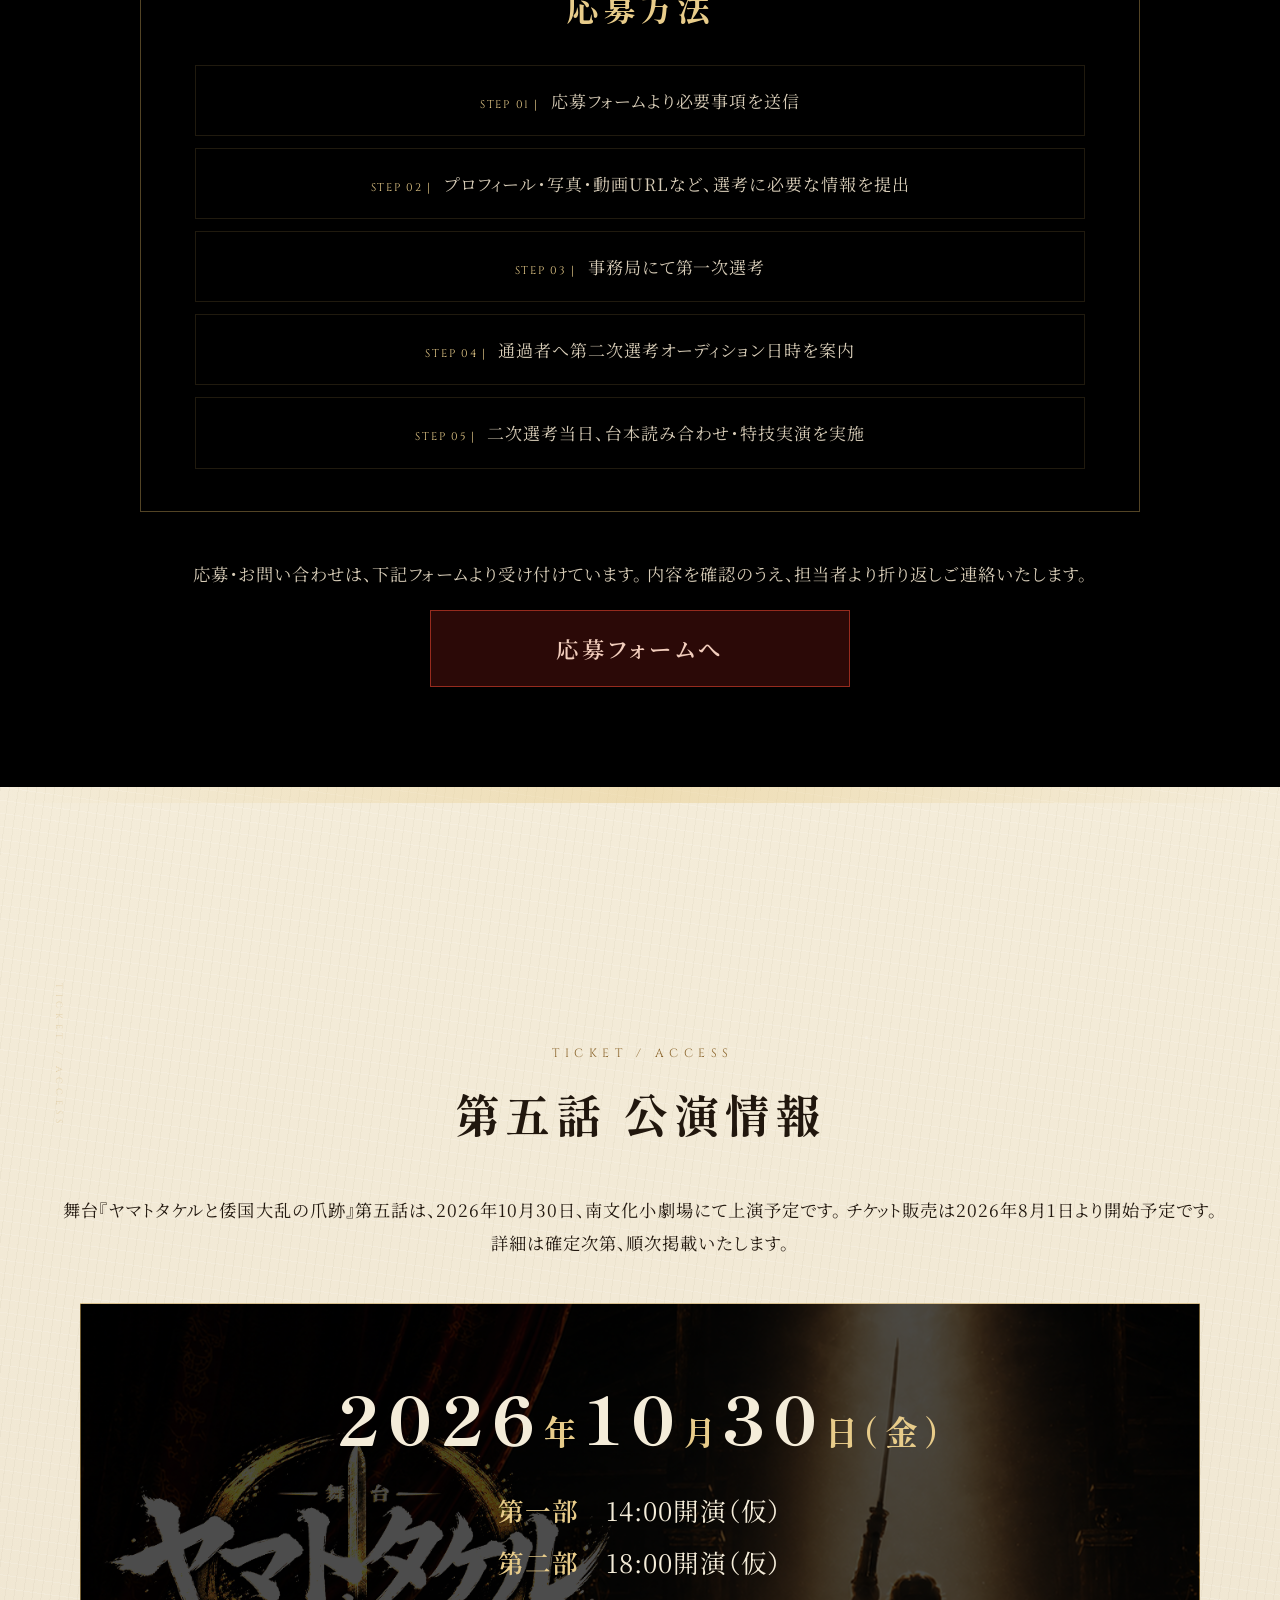
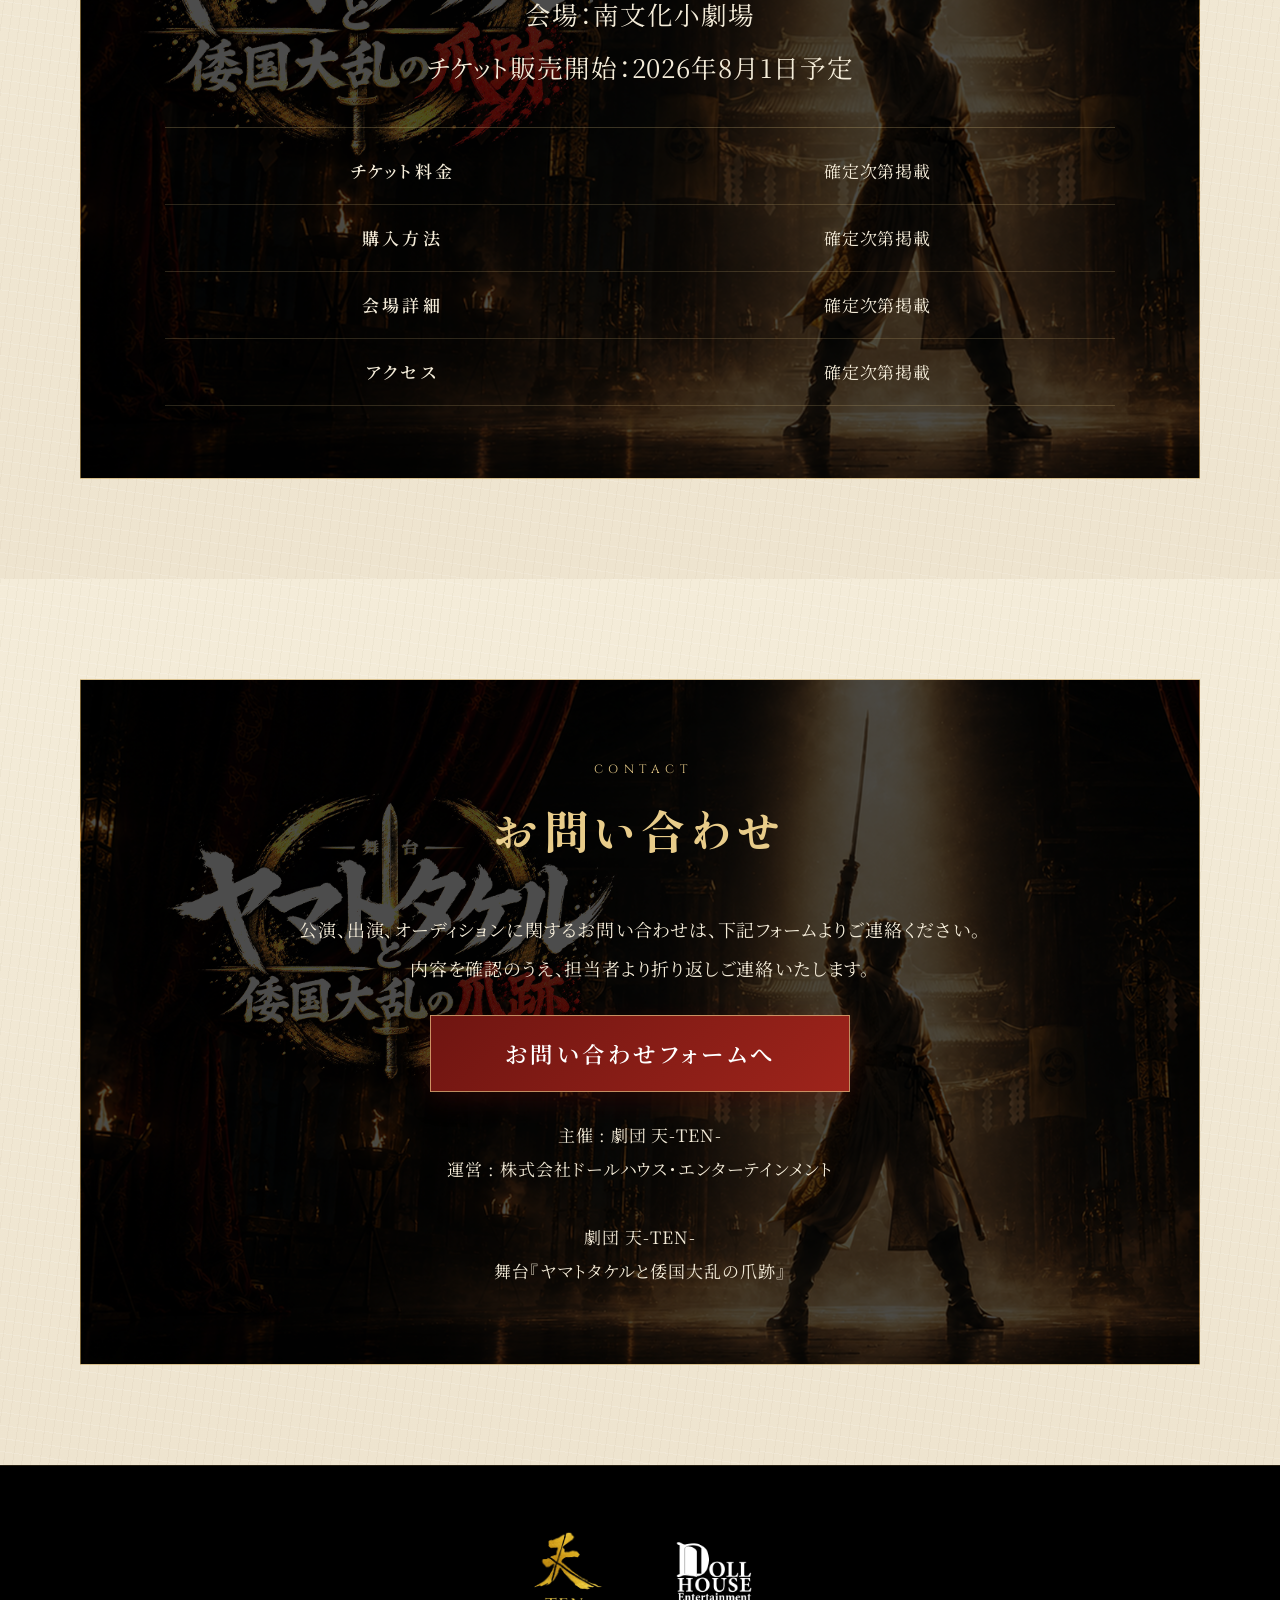
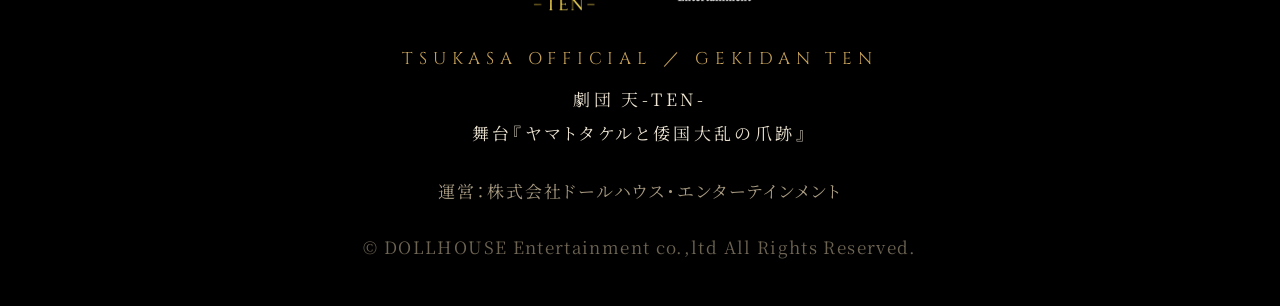
==== commit 2afda3a5: "Import gekidan-ten LP release source from client ZIP (baseline) Replace previous site files with the" ====
--- a/index.html
+++ b/index.html
@@ -1,894 +1,5631 @@
 <!DOCTYPE html>
 <html lang="ja">
 <head>
-  <meta charset="UTF-8">
-  <meta name="viewport" content="width=device-width, initial-scale=1.0">
-  <title>株式会社ドールハウス・エンターテインメント｜社員教育Lab.・助成金補助金相談・広告制作・芸能プロダクション</title>
-  <meta name="description" content="株式会社ドールハウス・エンターテインメントは、社員教育Lab.を中心に、企業ごとの課題に合わせた実践型社員教育、助成金・補助金の無料診断、広告制作、芸能プロダクション事業を展開しています。">
-  <meta name="keywords" content="株式会社ドールハウス・エンターテインメント, 社員教育Lab., 社員教育, 人財育成, 啐啄同時, 企業内アカデミー, 助成金, 補助金, リスキリング, 広告代理店, 劇団 天-TEN, TSUKASA">
-  <link rel="canonical" href="https://dollhouse-e.com/">
-  <link rel="preconnect" href="https://fonts.googleapis.com">
-  <link rel="preconnect" href="https://fonts.gstatic.com" crossorigin>
-  <link href="https://fonts.googleapis.com/css2?family=Noto+Serif+JP:wght@600;700&display=swap" rel="stylesheet">
-  <meta property="og:type" content="website">
-  <meta property="og:title" content="株式会社ドールハウス・エンターテインメント｜社員教育Lab.">
-  <meta property="og:description" content="企業ごとの課題に合わせた実践型社員教育、助成金・補助金の無料診断、広告制作、芸能プロダクション事業を展開しています。">
-  <meta property="og:url" content="https://dollhouse-e.com/">
-  <meta property="og:image" content="https://dollhouse-e.com/assets/img/executive-training-meeting.jpeg">
-  <meta property="og:site_name" content="DOLLHOUSE Entertainment">
-  <meta name="twitter:card" content="summary_large_image">
-  <meta name="twitter:title" content="株式会社ドールハウス・エンターテインメント｜社員教育Lab.">
-  <meta name="twitter:description" content="企業ごとの課題に合わせた実践型社員教育を設計します。">
-  <meta name="twitter:image" content="https://dollhouse-e.com/assets/img/executive-training-meeting.jpeg">
-  <link rel="icon" href="./assets/img/dollhouse-logo.png">
-  <link rel="stylesheet" href="./assets/css/style.css">
-
-  <style>
-    /* Final micro fixes: PC two-line black headings / no-space stats / safe program title wrap */
-    .philosophy-card h3.final-pc-heading,
-    .philosophy-card h3.final-pc-heading .pc-heading-line {
-      color: #000000 !important;
-    }
-    .stat-card strong.stat-tight {
-      white-space: nowrap !important;
-      gap: 0 !important;
-    }
-    .program-title-tight .nowrap {
-      white-space: nowrap;
-    }
-    @media (min-width: 1024px) {
-      .philosophy-card h3.final-pc-heading {
-        white-space: normal;
-        overflow-wrap: normal;
-        line-height: 1.5;
-      }
-      .philosophy-card h3.final-pc-heading .pc-heading-line {
-        display: block;
-      }
-    }
-    @media (max-width: 760px) {
-      .program-title-tight {
-        line-height: 1.45;
-        word-break: keep-all;
-        overflow-wrap: normal;
-      }
-    }
-  </style>
-  <script type="application/ld+json">
-  {
-    "@context": "https://schema.org",
-    "@type": "Organization",
-    "name": "株式会社ドールハウス・エンターテインメント",
-    "alternateName": "DOLLHOUSE Entertainment",
-    "url": "https://dollhouse-e.com/",
-    "logo": "https://dollhouse-e.com/assets/img/dollhouse-logo.png",
-    "description": "社員教育Lab.を中心に、実践型社員教育、助成金・補助金相談、広告制作、芸能プロダクション事業を展開しています。",
-    "founder": {
-      "@type": "Person",
-      "name": "田中秀明"
-    },
-    "department": [
-      {
-        "@type": "Organization",
-        "name": "社員教育Lab."
-      },
-      {
-        "@type": "Organization",
-        "name": "広告代理店事業"
-      },
-      {
-        "@type": "Organization",
-        "name": "芸能プロダクション事業"
-      }
-    ]
-  }
-  </script>
+<meta charset="UTF-8">
+<meta name="viewport" content="width=device-width, initial-scale=1.0">
+<title>TSUKASA OFFICIAL｜劇団 天-TEN-｜舞台『ヤマトタケルと倭国大乱の爪跡』第五話 草薙の剣と守るべき命</title>
+<meta name="description" content="TSUKASA OFFICIAL／劇団 天-TEN-（劇団天）公式サイト。舞台 ヤマトタケル『ヤマトタケルと倭国大乱の爪跡』第五話「草薙の剣と守るべき命」は2026年10月30日（金）南文化小劇場にて上演。第2回 公開オーディションは2026年7月24日・25日開催。">
+<meta property="og:title" content="TSUKASA OFFICIAL｜劇団 天-TEN-｜舞台『ヤマトタケルと倭国大乱の爪跡』">
+<meta property="og:description" content="劇団 天-TEN-（劇団天）公式サイト。TSUKASA主演・座長、舞台 ヤマトタケル『ヤマトタケルと倭国大乱の爪跡』第五話「草薙の剣と守るべき命」。">
+<meta property="og:type" content="website">
+<link rel="preconnect" href="https://fonts.googleapis.com">
+<link rel="preconnect" href="https://fonts.gstatic.com" crossorigin>
+<link href="https://fonts.googleapis.com/css2?family=Shippori+Mincho+B1:wght@400;500;600;700;800&family=Noto+Serif+JP:wght@300;400;500;600&family=Cinzel:wght@400;500;600&display=swap" rel="stylesheet">
+<style>
+/* ==========================================================
+   舞台『ヤマトタケルと倭国大乱の爪跡』公式LP
+   - 画像は assets/ 配下の相対パスで管理（base64直埋め禁止）
+   - HEROのメインビジュアルは assets/hero/ の3ファイルを同名で差し替えるだけで反映
+   ========================================================== */
+:root{
+  --bg:#0A0908;          /* 漆黒 */
+  --bg2:#110E0A;         /* 墨   */
+  --kinari:#ECE3CE;      /* 生成り */
+  --kinari2:#E4D9BE;
+  --sumi:#221D16;
+  --line:rgba(199,162,90,.28);
+  --gold:#C7A25A;        /* 古金 */
+  --gold-bright:#E8CC8A;
+  --gold-dim:#8a7449;
+  --red:#8E1F17;         /* 深赤 */
+  --red-bright:#C03A28;
+  --paper:#EDE4D3;
+  --muted:#A89B82;
+  --serif:"Shippori Mincho B1","Noto Serif JP","Yu Mincho","YuMincho","Hiragino Mincho ProN","Noto Serif CJK JP",serif;
+  --body:"Noto Serif JP","Yu Mincho","YuMincho","Hiragino Mincho ProN","Noto Serif CJK JP",serif;
+  --latin:"Cinzel",serif;
+  --ease:cubic-bezier(.22,.8,.3,1);
+}
+*{margin:0;padding:0;box-sizing:border-box}
+html{scroll-behavior:smooth;scroll-padding-top:76px}
+body{
+  background:#0A0908 url("assets/bg/washi-black.jpg") repeat;
+  background-size:1100px auto;color:var(--paper);
+  font-family:var(--body);line-height:2;letter-spacing:.06em;
+  font-feature-settings:"palt";overflow-x:hidden;
+}
+img{max-width:100%;display:block}
+a{color:inherit;text-decoration:none}
+::selection{background:var(--gold);color:#15100a}
+.sr-only{
+  position:absolute;width:1px;height:1px;padding:0;margin:-1px;overflow:hidden;
+  clip:rect(0,0,0,0);white-space:nowrap;border:0;
+}
+.grain{position:relative}
+.grain::after{
+  content:"";position:absolute;inset:0;pointer-events:none;
+  background:url("assets/bg/grain.png") repeat;opacity:.5;z-index:0;
+}
+.grain>*{position:relative;z-index:1}
+
+/* ============ LOADER ============ */
+#loader{
+  position:fixed;inset:0;z-index:1000;background:#000;
+  display:flex;flex-direction:column;align-items:center;justify-content:center;gap:26px;
+  transition:transform 1s var(--ease),opacity .6s ease .5s;
+}
+#loader .ld-logo{width:min(320px,62vw);opacity:0;transform:scale(.96);
+  animation:ldIn .8s var(--ease) .1s forwards;
+}
+#loader .ld-brand{
+  font-family:var(--latin);font-size:11px;letter-spacing:.5em;text-indent:.5em;color:var(--gold);
+  opacity:0;animation:ldIn .8s ease .3s forwards;
+}
+#loader .ld-bar{width:min(320px,62vw);height:1px;background:rgba(199,162,90,.18);overflow:hidden}
+#loader .ld-bar i{display:block;height:100%;width:0;background:linear-gradient(to right,var(--gold),var(--gold-bright));
+  animation:ldBar .9s var(--ease) .2s forwards}
+@keyframes ldIn{to{opacity:1;transform:none}}
+@keyframes ldBar{to{width:100%}}
+#loader.done{transform:translateY(-100%);opacity:0;pointer-events:none}
+body.loading{overflow:hidden}
+
+/* ============ HEADER ============ */
+header{
+  position:fixed;top:0;left:0;right:0;z-index:100;height:68px;
+  display:flex;align-items:center;
+  transition:background .5s ease,border-color .5s ease;
+  border-bottom:1px solid transparent;
+}
+header.solid{background:rgba(10,9,8,.9);backdrop-filter:blur(8px);border-bottom-color:rgba(199,162,90,.18)}
+.hd-inner{width:100%;max-width:1280px;margin:0 auto;display:flex;align-items:center;justify-content:space-between;padding:0 22px}
+.hd-brand{display:flex;align-items:center;gap:12px}
+.hd-brand img{height:40px;width:auto}
+.hd-brand .t{display:flex;flex-direction:column;line-height:1.3}
+.hd-brand .en{font-family:var(--latin);font-size:10px;letter-spacing:.3em;color:var(--gold)}
+.hd-brand .ja{font-family:var(--serif);font-size:13.5px;font-weight:700;letter-spacing:.18em}
+nav.pc{display:flex;gap:2px}
+nav.pc a{
+  position:relative;font-family:var(--latin);font-size:10.5px;letter-spacing:.16em;color:var(--muted);
+  padding:8px 9px;transition:color .25s;white-space:nowrap;
+}
+nav.pc a::after{
+  content:"";position:absolute;left:9px;right:9px;bottom:3px;height:1px;
+  background:var(--gold);transform:scaleX(0);transform-origin:left;transition:transform .35s var(--ease);
+}
+nav.pc a:hover{color:var(--gold-bright)}
+nav.pc a:hover::after{transform:scaleX(1)}
+.menu-btn{display:none;background:none;border:1px solid var(--line);color:var(--gold);
+  font-family:var(--latin);font-size:11px;letter-spacing:.2em;padding:8px 14px;cursor:pointer}
+.sp-nav{display:none;position:fixed;top:68px;left:0;right:0;bottom:0;z-index:99;
+  background:rgba(8,7,5,.97);padding:30px 24px;overflow-y:auto}
+.sp-nav.open{display:block}
+.sp-nav a{display:block;padding:13px 4px;border-bottom:1px solid rgba(199,162,90,.14);
+  font-family:var(--serif);font-size:15px;letter-spacing:.14em}
+.sp-nav a span{font-family:var(--latin);font-size:10px;letter-spacing:.26em;color:var(--gold);display:block}
+
+/* ============ HERO（4レイヤー構造） ============ */
+.hero{position:relative;min-height:100svh;overflow:hidden;background:#050403}
+/* layer1: メインビジュアル */
+.hero-visual{position:absolute;inset:0;overflow:hidden}
+.hero-visual img{width:100%;height:100%;object-fit:cover;object-position:center center;
+  transform:scale(1.06);animation:kenburns 22s ease-out forwards}
+@keyframes kenburns{to{transform:scale(1.0)}}
+/* layer2: オーバーレイ（黒グラデ・深赤・古金・墨） */
+.hero-overlay{position:absolute;inset:0;pointer-events:none;
+  background:
+    linear-gradient(to top,rgba(5,4,3,.96) 0%,rgba(5,4,3,.55) 26%,rgba(5,4,3,0) 55%),
+    linear-gradient(to right,rgba(5,4,3,.88) 0%,rgba(5,4,3,.35) 32%,rgba(5,4,3,0) 58%),
+    linear-gradient(to left,rgba(5,4,3,.6) 0%,rgba(5,4,3,0) 30%),
+    linear-gradient(to bottom,rgba(5,4,3,.55),rgba(5,4,3,0) 22%),
+    radial-gradient(900px 480px at 78% 30%, rgba(199,162,90,.10), transparent 70%),
+    radial-gradient(700px 500px at 12% 96%, rgba(142,31,23,.16), transparent 70%);
+}
+.hero-overlay::after{content:"";position:absolute;inset:0;background:url("assets/bg/grain.png") repeat;opacity:.55}
+/* layer3: コンテンツ（PC=左下寄せ） */
+.hero-content{
+  position:absolute;left:0;right:0;bottom:0;
+  max-width:1280px;margin:0 auto;padding:0 26px 56px;
+  display:flex;flex-direction:column;align-items:flex-start;gap:0;
+}
+.hc-brand{display:flex;align-items:center;gap:12px;margin-bottom:18px}
+.hc-brand .rule{width:42px;height:1px;background:linear-gradient(to right,transparent,var(--gold))}
+.hc-brand span{font-family:var(--latin);font-size:11px;letter-spacing:.34em;color:var(--gold)}
+.hc-brand b{font-family:var(--serif);font-size:13px;font-weight:700;letter-spacing:.26em;color:var(--paper)}
+.hc-logo{width:min(440px,72vw)}
+.hc-logo img{width:100%;mix-blend-mode:screen}
+.hc-ep{
+  margin-top:16px;font-family:var(--serif);font-weight:700;
+  font-size:clamp(16px,2vw,21px);letter-spacing:.14em;color:var(--gold-bright);
+}
+.hc-ep small{display:inline-block;font-size:.66em;letter-spacing:.26em;color:var(--paper);
+  border:1px solid var(--gold-dim);padding:2px 10px;margin-right:12px;vertical-align:2px}
+.hc-spec{margin-top:12px;font-size:13px;line-height:2.15;color:#D9CFBA}
+.hc-spec b{font-family:var(--serif);font-size:1.25em;color:var(--paper);letter-spacing:.1em}
+.hc-spec .dot{color:var(--gold-dim);margin:0 8px}
+.hc-aud{margin-top:8px;font-size:12px;letter-spacing:.1em;color:var(--gold)}
+.hero-ctas{display:flex;gap:12px;flex-wrap:wrap;margin-top:22px}
+.btn{
+  display:inline-flex;align-items:center;justify-content:center;position:relative;overflow:hidden;
+  font-family:var(--serif);font-size:12.5px;letter-spacing:.2em;font-weight:600;text-indent:.2em;
+  padding:13px 26px;border:1px solid var(--gold-dim);color:var(--gold-bright);
+  background:linear-gradient(180deg,rgba(199,162,90,.12),rgba(199,162,90,.02));
+  transition:color .35s,border-color .35s,box-shadow .35s;
+}
+.btn::before{
+  content:"";position:absolute;inset:0;background:rgba(199,162,90,.18);
+  transform:scaleX(0);transform-origin:left;transition:transform .4s var(--ease);z-index:-1;
+}
+.btn:hover{border-color:var(--gold-bright);box-shadow:0 0 22px rgba(199,162,90,.22)}
+.btn:hover::before{transform:scaleX(1)}
+.btn.red{border-color:rgba(192,58,40,.65);color:#F2CDBC;background:linear-gradient(180deg,rgba(142,31,23,.3),rgba(142,31,23,.08))}
+.btn.red::before{background:rgba(142,31,23,.35)}
+.btn.red:hover{border-color:var(--red-bright);box-shadow:0 0 22px rgba(142,31,23,.35)}
+/* 縦組みサブコピー（主役にしない） */
+.hero-copy-v{
+  position:absolute;right:max(26px,calc((100vw - 1280px)/2 + 26px));bottom:120px;
+  writing-mode:vertical-rl;font-feature-settings:normal;
+  font-family:var(--serif);font-weight:600;font-size:clamp(14px,1.4vw,18px);
+  letter-spacing:.34em;line-height:2.2;color:rgba(237,228,211,.85);
+  padding:14px 12px;border-right:1px solid rgba(199,162,90,.4);
+  text-shadow:0 2px 14px rgba(0,0,0,.8);
+}
+/* layer4: スクロール誘導 */
+.hero-scroll{
+  position:absolute;right:max(30px,calc((100vw - 1280px)/2 + 30px));bottom:0;
+  display:flex;flex-direction:column;align-items:center;gap:8px;
+}
+.hero-scroll span{font-family:var(--latin);font-size:9px;letter-spacing:.4em;color:var(--gold)}
+.hero-scroll i{display:block;width:1px;height:58px;overflow:hidden;position:relative}
+.hero-scroll i::after{
+  content:"";position:absolute;left:0;top:-100%;width:1px;height:100%;
+  background:linear-gradient(to bottom,transparent,var(--gold-bright));
+  animation:scrollLine 2.2s var(--ease) infinite;
+}
+@keyframes scrollLine{0%{top:-100%}55%{top:0}100%{top:100%}}
+/* HERO進入アニメーション */
+.hero [data-hero]{opacity:0;transform:translateY(22px);transition:opacity 1s var(--ease),transform 1s var(--ease)}
+body.ready .hero [data-hero]{opacity:1;transform:none}
+body.ready .hero [data-hero="1"]{transition-delay:.1s}
+body.ready .hero [data-hero="2"]{transition-delay:.25s}
+body.ready .hero [data-hero="3"]{transition-delay:.4s}
+body.ready .hero [data-hero="4"]{transition-delay:.55s}
+body.ready .hero [data-hero="5"]{transition-delay:.7s}
+
+/* ============ オーディション帯（マーキー） ============ */
+.aud-band{
+  display:block;background:linear-gradient(90deg,#170c08,#241008 50%,#170c08);
+  border-top:1px solid rgba(192,58,40,.4);border-bottom:1px solid rgba(192,58,40,.4);
+  overflow:hidden;white-space:nowrap;padding:13px 0;position:relative;
+}
+.aud-band .track{display:inline-flex;gap:0;animation:marquee 26s linear infinite;will-change:transform}
+.aud-band:hover .track{animation-play-state:paused}
+.aud-band .unit{display:inline-flex;align-items:center;gap:22px;padding-right:60px}
+.aud-band .tag{
+  font-family:var(--serif);font-size:12px;font-weight:700;letter-spacing:.2em;color:#F2CDBC;
+  border:1px solid rgba(192,58,40,.7);padding:2px 12px;background:rgba(142,31,23,.25);
+}
+.aud-band .txt{font-family:var(--serif);font-size:13px;letter-spacing:.14em;color:var(--gold-bright)}
+.aud-band .roles{font-size:11.5px;letter-spacing:.1em;color:var(--muted)}
+@keyframes marquee{to{transform:translateX(-50%)}}
+
+/* ============ 共通セクション ============ */
+section{padding:110px 22px;position:relative}
+.wrap{max-width:1080px;margin:0 auto}
+.wrap-n{max-width:880px;margin:0 auto}
+.sec-label{
+  position:absolute;top:108px;writing-mode:vertical-rl;font-family:var(--latin);
+  font-size:10px;letter-spacing:.5em;color:rgba(199,162,90,.4);left:max(14px,calc((100vw - 1280px)/2));
+  user-select:none;pointer-events:none;
+}
+.sec-head{margin-bottom:58px;text-align:center}
+.sec-head .en{
+  font-family:var(--latin);font-size:12px;letter-spacing:.5em;text-indent:.5em;
+  color:var(--gold);display:block;margin-bottom:14px;
+}
+.sec-head h2{
+  font-family:var(--serif);font-size:clamp(22px,3.4vw,30px);font-weight:700;
+  letter-spacing:.18em;line-height:1.8;
+}
+.sec-head .rule{
+  width:64px;height:1px;margin:24px auto 0;
+  background:linear-gradient(to right,transparent,var(--gold),transparent);position:relative;
+  transform:scaleX(0);transition:transform 1s var(--ease) .3s;
+}
+.sec-head.in .rule{transform:scaleX(1)}
+.sec-head .rule::after{
+  content:"";position:absolute;left:50%;top:-3px;width:7px;height:7px;
+  transform:translateX(-50%) rotate(45deg);background:inherit;
+  background:var(--bg);border:1px solid var(--gold);
+}
+.lead-p{font-size:14.5px;line-height:2.5;color:#D8CDB8}
+.lead-p + .lead-p{margin-top:1.6em}
+.note{font-size:12px;color:var(--muted)}
+.center{text-align:center}
+
+/* リビール */
+.rv{opacity:0;transform:translateY(28px);transition:opacity 1s var(--ease),transform 1s var(--ease)}
+.rv.in{opacity:1;transform:none}
+.rv-clip{clip-path:inset(0 0 100% 0);transition:clip-path 1.1s var(--ease)}
+.rv-clip.in{clip-path:inset(0 0 0% 0)}
+.rv[data-d="1"]{transition-delay:.12s}.rv[data-d="2"]{transition-delay:.24s}.rv[data-d="3"]{transition-delay:.36s}
+
+/* ============ INFORMATION ============ */
+#information{
+  background:
+    radial-gradient(800px 360px at 50% 0%, rgba(199,162,90,.10), transparent 70%),
+    linear-gradient(180deg,rgba(14,12,9,.82),rgba(10,9,8,.82));
+}
+.info-card{
+  border:1px solid var(--line);
+  background:linear-gradient(160deg,rgba(199,162,90,.07),rgba(0,0,0,0));
+  padding:48px 40px;margin-top:46px;position:relative;
+}
+.info-card::before{
+  content:"第五話";position:absolute;top:-14px;left:30px;background:#0D0B08;
+  font-family:var(--serif);color:var(--gold-bright);font-size:13px;letter-spacing:.24em;
+  padding:0 16px;border:1px solid var(--gold-dim);line-height:27px;
+}
+.info-title{font-family:var(--serif);font-size:clamp(20px,2.8vw,26px);font-weight:700;letter-spacing:.12em;margin-bottom:26px;color:var(--gold-bright)}
+.spec{display:grid;grid-template-columns:128px 1fr;border-top:1px solid rgba(199,162,90,.16)}
+.spec dt,.spec dd{padding:13px 6px;border-bottom:1px solid rgba(199,162,90,.16);font-size:14px}
+.spec dt{font-family:var(--serif);color:var(--gold);letter-spacing:.18em;font-weight:600}
+.spec dd strong{font-weight:600;color:var(--paper)}
+.info-aud{
+  margin-top:26px;border:1px solid rgba(192,58,40,.45);padding:18px 22px;
+  background:rgba(142,31,23,.10);font-size:13px;line-height:2.1;
+}
+.info-aud b{font-family:var(--serif);color:#F2CDBC;letter-spacing:.16em}
+
+/* ============ MOVIE ============ */
+#movie{background:
+  radial-gradient(700px 420px at 14% 100%, rgba(142,31,23,.10), transparent 70%),
+  linear-gradient(180deg,rgba(10,9,8,.8),rgba(12,10,7,.8))}
+.movie-grid{display:grid;grid-template-columns:1fr 1fr;gap:34px;margin-top:14px}
+.movie-item .frame{position:relative;aspect-ratio:16/9;border:1px solid var(--line);background:#000;overflow:hidden}
+.movie-item iframe{position:absolute;inset:0;width:100%;height:100%;border:0}
+.movie-item .ph{
+  position:absolute;inset:0;display:flex;flex-direction:column;align-items:center;justify-content:center;gap:12px;
+  background:
+    url("assets/bg/grain.png") repeat,
+    radial-gradient(ellipse at center,rgba(199,162,90,.10),rgba(0,0,0,.5));
+}
+.movie-item .ph .mark{width:54px;height:54px;border:1px solid var(--gold-dim);transform:rotate(45deg);
+  display:flex;align-items:center;justify-content:center}
+.movie-item .ph .mark span{transform:rotate(-45deg);font-family:var(--serif);color:var(--gold);font-size:12px}
+.movie-item .ph p{font-family:var(--latin);font-size:11px;color:var(--muted);letter-spacing:.34em}
+.movie-item h3{font-family:var(--serif);font-size:16px;font-weight:700;letter-spacing:.2em;margin:18px 0 8px;color:var(--gold-bright)}
+.movie-item p.desc{font-size:13px;color:var(--muted);line-height:2.1}
+.theme-song{
+  margin-top:34px;padding:30px 32px;border:1px solid rgba(199,162,90,.32);
+  background:
+    linear-gradient(140deg,rgba(199,162,90,.08),rgba(142,31,23,.10)),
+    rgba(10,8,6,.52);
+  text-align:center;
+}
+.theme-song .en{
+  display:block;margin-bottom:10px;font-family:var(--latin);font-size:11px;
+  letter-spacing:.34em;color:var(--gold);
+}
+.theme-song h3{
+  font-family:var(--serif);font-size:clamp(19px,2.7vw,27px);
+  letter-spacing:.2em;color:var(--gold-bright);margin:8px 0 14px;
+}
+.theme-song p{font-size:13.5px;color:var(--muted);line-height:2.15}
+.theme-song .theme-audio{
+  display:block;width:min(100%,560px);margin:24px auto 0;accent-color:var(--gold);
+}
+.movie-item .movie-link{
+  display:inline-block;margin-top:6px;font-size:12.5px;letter-spacing:.08em;
+  color:var(--gold-bright);border-bottom:1px solid rgba(199,162,90,.5);
+  transition:color .25s,border-color .25s;
+}
+.movie-item .movie-link:hover{color:#fff;border-color:#fff}
+
+/* ============ INTRODUCTION（生成り＝紙のセクション） ============ */
+#introduction{
+  background:
+    radial-gradient(900px 500px at 88% 8%, rgba(142,31,23,.08), transparent 60%),
+    linear-gradient(180deg,var(--kinari),var(--kinari2));
+  color:var(--sumi);
+}
+#introduction::before,#introduction::after{
+  content:"";position:absolute;left:0;right:0;height:10px;pointer-events:none;
+  background:linear-gradient(to bottom,#0A0908,transparent);
+}
+#introduction::before{top:0}
+#introduction::after{bottom:0;transform:rotate(180deg)}
+#introduction .sec-head .en{color:var(--red)}
+#introduction .sec-head h2{color:var(--sumi)}
+#introduction .sec-head .rule{background:linear-gradient(to right,transparent,var(--red),transparent)}
+#introduction .sec-head .rule::after{background:var(--kinari);border-color:var(--red)}
+#introduction .lead-p{color:#473D2E}
+.intro-grid{display:grid;grid-template-columns:auto 1fr;gap:64px;align-items:start}
+.intro-copy-v{
+  writing-mode:vertical-rl;font-feature-settings:normal;
+  font-family:var(--serif);font-weight:800;font-size:clamp(24px,3.2vw,34px);
+  letter-spacing:.3em;line-height:2.0;color:var(--sumi);
+  padding:10px 18px;border-right:2px solid var(--red);
+  min-height:380px;
+}
+.intro-copy-v em{font-style:normal;color:var(--red)}
+
+/* ============ SERIES ============ */
+#series{background:
+  radial-gradient(900px 480px at 50% -5%, rgba(199,162,90,.08), transparent 70%),
+  linear-gradient(180deg,rgba(11,10,8,.8),rgba(14,11,8,.8) 50%,rgba(10,9,8,.8))}
+.series-sub{
+  font-family:var(--serif);font-size:15px;font-weight:700;letter-spacing:.3em;color:var(--gold);
+  display:flex;align-items:center;gap:18px;margin:64px 0 26px;
+}
+.series-sub::before,.series-sub::after{content:"";height:1px;background:rgba(199,162,90,.25);flex:0 0 42px}
+.series-sub::after{flex:1}
+/* NEXT STAGE 大カード */
+.ep-next{
+  border:1px solid rgba(192,58,40,.55);position:relative;
+  background:
+    url("assets/bg/grain.png") repeat,
+    radial-gradient(700px 360px at 85% 0%, rgba(142,31,23,.2), transparent 70%),
+    linear-gradient(160deg,#171008,#0C0A07);
+  box-shadow:0 0 60px rgba(142,31,23,.14);
+  display:grid;grid-template-columns:120px 1fr;
+}
+.ep-next .vside{
+  border-right:1px solid rgba(192,58,40,.4);display:flex;flex-direction:column;align-items:center;justify-content:center;gap:18px;padding:30px 0;
+}
+.ep-next .vside .ns{font-family:var(--latin);font-size:10px;letter-spacing:.4em;color:var(--red-bright);writing-mode:vertical-rl}
+.ep-next .vside .num{writing-mode:vertical-rl;font-family:var(--serif);font-weight:800;font-size:24px;letter-spacing:.3em;color:var(--gold-bright)}
+.ep-next .body{padding:40px 42px}
+.ep-next h3{font-family:var(--serif);font-size:clamp(20px,3vw,27px);font-weight:800;letter-spacing:.12em;color:var(--gold-bright);margin:6px 0 16px}
+.ep-next .date-l{font-family:var(--serif);font-size:14px;letter-spacing:.16em;color:#F2CDBC}
+.ep-next .story{font-size:13.5px;color:#D5CAB4;line-height:2.25;margin-top:14px}
+.ep-next .story p+p{margin-top:.9em}
+.ep-next .meta{margin-top:18px;font-size:13px;color:var(--muted);line-height:2.1}
+.ep-next .meta b{color:var(--gold)}
+.ep-next .ctas{margin-top:22px;display:flex;gap:12px;flex-wrap:wrap}
+/* アコーディオン共通 */
+.acc{border:1px solid rgba(199,162,90,.22);background:linear-gradient(160deg,rgba(22,17,9,.55),rgba(10,9,8,.35));margin-bottom:14px}
+.acc summary{
+  list-style:none;cursor:pointer;display:flex;align-items:center;gap:18px;
+  padding:20px 24px;user-select:none;transition:background .3s;
+}
+.acc summary::-webkit-details-marker{display:none}
+.acc summary:hover{background:rgba(199,162,90,.06)}
+.acc .num{
+  font-family:var(--serif);font-weight:700;font-size:15px;letter-spacing:.14em;color:var(--gold);
+  flex:0 0 64px;
+}
+.acc .ttl{font-family:var(--serif);font-weight:700;font-size:15.5px;letter-spacing:.1em;flex:1;line-height:1.7}
+.acc .dt{font-size:11.5px;color:var(--muted);letter-spacing:.1em;white-space:nowrap}
+.acc .ic{
+  flex:0 0 26px;height:26px;border:1px solid var(--gold-dim);position:relative;transform:rotate(45deg);transition:transform .4s var(--ease);
+}
+.acc .ic::before,.acc .ic::after{
+  content:"";position:absolute;background:var(--gold);top:50%;left:50%;
+}
+.acc .ic::before{width:10px;height:1px;transform:translate(-50%,-50%) rotate(-45deg)}
+.acc .ic::after{width:1px;height:10px;transform:translate(-50%,-50%) rotate(-45deg);transition:opacity .3s}
+.acc[open] .ic{transform:rotate(225deg)}
+.acc[open] .ic::after{opacity:0}
+.acc .inner{padding:4px 26px 28px 106px;border-top:1px dashed rgba(199,162,90,.2)}
+.acc .inner .story{font-size:13.5px;color:#CFC4AE;line-height:2.2;padding-top:18px}
+.acc .inner .story p+p{margin-top:.8em}
+.acc .inner h4{font-family:var(--serif);font-size:12.5px;letter-spacing:.26em;color:var(--gold);margin:20px 0 8px}
+.acc ul{list-style:none}
+.acc ul li{font-size:13px;color:#CFC4AE;padding:4px 0 4px 18px;position:relative;line-height:1.9}
+.acc ul li::before{content:"";position:absolute;left:1px;top:13px;width:6px;height:6px;transform:rotate(45deg);border:1px solid var(--gold-dim)}
+.acc.future .num{color:var(--muted)}
+.series-close{
+  margin-top:64px;text-align:center;font-family:var(--serif);
+  font-size:clamp(15px,2.4vw,19px);letter-spacing:.26em;line-height:2.6;color:var(--gold-bright);
+}
+.flyer-box{margin-top:64px;text-align:center}
+.flyer-box img{border:1px solid var(--line);margin:0 auto}
+.flyer-box p{margin-top:12px}
+
+/* ============ CAST ============ */
+#cast{background:
+  url("assets/bg/grain.png") repeat,
+  radial-gradient(800px 400px at 80% 0%, rgba(199,162,90,.07), transparent 70%),
+  linear-gradient(180deg,rgba(13,11,8,.8),rgba(10,9,8,.8))}
+.cast-grid{display:grid;grid-template-columns:repeat(3,1fr);gap:34px;margin-top:10px}
+.cast{position:relative}
+.cast .ph{aspect-ratio:3/4;overflow:hidden;border:1px solid var(--line);position:relative;background:#000}
+.cast .ph img{width:100%;height:100%;object-fit:cover;object-position:top center;transition:transform .9s var(--ease);will-change:transform}
+.cast:hover .ph img{transform:scale(1.05)}
+.cast .ph::after{content:"";position:absolute;inset:0;background:linear-gradient(to top,rgba(10,9,8,.6),transparent 40%)}
+.cast .role{
+  position:absolute;top:14px;right:14px;writing-mode:vertical-rl;
+  font-family:var(--serif);font-size:12.5px;letter-spacing:.2em;color:var(--gold-bright);
+  background:rgba(10,9,8,.74);padding:14px 7px;border:1px solid rgba(199,162,90,.35);line-height:1.6;z-index:2;
+}
+.cast h3{font-family:var(--serif);font-size:19px;font-weight:700;letter-spacing:.18em;margin-top:18px}
+.cast .sub{font-size:12px;color:var(--gold);letter-spacing:.2em;margin-top:2px}
+.cast p.desc{font-size:13px;color:var(--muted);margin-top:10px;line-height:2.1}
+.group-photo{margin-top:64px}
+.group-photo img{border:1px solid var(--line)}
+.group-photo p{text-align:center;margin-top:12px}
+.past-cast{margin-top:54px;border:1px solid var(--line);padding:32px 30px;text-align:center;
+  background:linear-gradient(160deg,rgba(199,162,90,.05),rgba(0,0,0,0))}
+.past-cast h3{font-family:var(--serif);font-size:15px;font-weight:700;letter-spacing:.3em;color:var(--gold);margin-bottom:18px}
+.past-cast ul{list-style:none;display:flex;flex-wrap:wrap;justify-content:center;gap:8px 0}
+.past-cast li{font-family:var(--serif);font-size:14px;letter-spacing:.14em;padding:0 18px;position:relative;line-height:1.9}
+.past-cast .note{margin-top:16px}
+
+/* ============ PROFILE ============ */
+#profile{background:
+  radial-gradient(700px 420px at 0% 30%, rgba(199,162,90,.07), transparent 70%),
+  linear-gradient(180deg,rgba(11,10,8,.8),rgba(13,10,7,.8))}
+.profile-grid{display:grid;grid-template-columns:380px 1fr;gap:56px;align-items:start}
+.profile-grid .ph{border:1px solid var(--line)}
+.profile-grid h3{font-family:var(--latin);font-size:30px;letter-spacing:.3em;color:var(--gold-bright);margin-bottom:4px}
+.profile-grid .name-ja{font-size:13px;color:var(--muted);letter-spacing:.22em;margin-bottom:22px}
+.profile-block{
+  border:1px solid rgba(199,162,90,.22);padding:26px 28px;
+  background:linear-gradient(160deg,rgba(199,162,90,.06),rgba(0,0,0,0));
+}
+.profile-block+.profile-block{margin-top:20px}
+.profile-block h4{
+  font-family:var(--serif);font-size:17px;letter-spacing:.18em;color:var(--paper);
+  margin-bottom:18px;
+}
+.profile-block p{font-size:13.5px;color:var(--muted);line-height:2.15}
+.profile-block p+p{margin-top:1.15em}
+.profile-block .keyword{color:var(--gold-bright);font-weight:700}
+.pf-copy{
+  font-family:var(--serif);font-size:clamp(17px,2.4vw,21px);font-weight:700;
+  letter-spacing:.2em;line-height:2.2;color:var(--gold-bright);
+  border-left:2px solid var(--gold-dim);padding-left:20px;margin:28px 0;
+}
+.pf-spec{display:grid;grid-template-columns:110px 1fr;border-top:1px solid rgba(199,162,90,.16);margin-top:26px}
+.pf-spec dt,.pf-spec dd{padding:9px 4px;border-bottom:1px solid rgba(199,162,90,.16);font-size:13px}
+.pf-spec dt{color:var(--gold);font-family:var(--serif);letter-spacing:.16em}
+.location-list{
+  display:grid;gap:10px;max-width:520px;margin:34px auto 0;
+  border-top:1px solid rgba(199,162,90,.18);border-bottom:1px solid rgba(199,162,90,.18);
+  padding:18px 0;
+}
+.location-list p{display:flex;justify-content:center;gap:18px;font-size:13px;letter-spacing:.16em;color:var(--muted)}
+.location-list span{font-family:var(--serif);color:var(--gold)}
+
+/* ============ 劇団 天-TEN- ============ */
+#ten{background:
+  radial-gradient(820px 480px at 50% 30%, rgba(199,162,90,.10), transparent 70%),
+  linear-gradient(180deg,rgba(10,9,8,.78),rgba(7,6,5,.85));
+  text-align:center}
+.ten-logo{width:min(300px,56vw);margin:0 auto 34px}
+.ten-logo img{filter:drop-shadow(0 0 36px rgba(199,162,90,.18))}
+
+/* ============ AUDITION（深赤のセクション） ============ */
+#audition{background:
+  url("assets/bg/grain.png") repeat,
+  radial-gradient(1000px 540px at 50% 0%, rgba(142,31,23,.20), transparent 70%),
+  linear-gradient(180deg,rgba(18,10,7,.85),rgba(11,8,7,.85))}
+#audition .sec-head .en{color:var(--red-bright)}
+.aud-grid{display:grid;grid-template-columns:1fr 1fr;border:1px solid rgba(192,58,40,.35);margin-top:46px;background:rgba(10,8,6,.5)}
+.aud-cell{padding:34px 32px;border-bottom:1px solid rgba(192,58,40,.3)}
+.aud-cell:nth-child(odd){border-right:1px solid rgba(192,58,40,.3)}
+.aud-cell:nth-last-child(-n+2){border-bottom:0}
+.aud-cell h3{
+  font-family:var(--serif);font-size:15px;font-weight:700;color:#F2CDBC;
+  letter-spacing:.24em;margin-bottom:16px;display:flex;align-items:center;gap:10px;
+}
+.aud-cell h3::before{content:"";width:8px;height:8px;transform:rotate(45deg);border:1px solid var(--red-bright)}
+.aud-cell p,.aud-cell li{font-size:13.5px;line-height:2.15;color:#DACFBB}
+.aud-cell ul{list-style:none}
+.aud-cell li{padding-left:16px;position:relative}
+.aud-cell li::before{content:"・";position:absolute;left:0;color:var(--red-bright)}
+.aud-roles li strong{color:var(--gold-bright);font-weight:600}
+.aud-cta{text-align:center;margin-top:46px}
+.apply-flow{
+  margin-top:42px;padding:34px 32px;border:1px solid rgba(199,162,90,.42);
+  background:
+    linear-gradient(160deg,rgba(199,162,90,.09),rgba(142,31,23,.12)),
+    rgba(10,8,6,.62);
+}
+.apply-flow h3{
+  font-family:var(--serif);font-size:18px;letter-spacing:.2em;color:var(--gold-bright);
+  margin-bottom:20px;text-align:center;
+}
+.apply-flow ol{display:grid;gap:12px;list-style:none}
+.apply-flow li{
+  display:block;
+  padding:14px 16px;border:1px solid rgba(199,162,90,.16);background:rgba(0,0,0,.18);
+  font-size:13.5px;color:#E4D6C0;line-height:1.7;
+}
+.apply-flow .step-label{
+  display:inline-block;margin-right:8px;font-family:var(--latin);
+  color:var(--gold-bright);font-size:11px;letter-spacing:.16em;
+}
+
+/* ============ TICKET ============ */
+#ticket{background:
+  radial-gradient(760px 380px at 50% 100%, rgba(199,162,90,.09), transparent 70%),
+  linear-gradient(180deg,rgba(10,9,8,.8),rgba(13,11,8,.8))}
+.ticket-card{
+  border:1px solid var(--line);padding:54px 40px;text-align:center;position:relative;overflow:hidden;
+  background:
+    url("assets/bg/grain.png") repeat,
+    radial-gradient(620px 300px at 50% 0%, rgba(199,162,90,.10), transparent 70%),
+    linear-gradient(180deg,rgba(23,18,9,.6),rgba(10,9,8,.3));
+}
+.ticket-card::before,.ticket-card::after{
+  content:"";position:absolute;top:14px;bottom:14px;width:1px;background:linear-gradient(to bottom,transparent,var(--gold-dim),transparent);
+}
+.ticket-card::before{left:14px}.ticket-card::after{right:14px}
+.ticket-date{font-family:var(--serif);font-size:clamp(26px,4vw,36px);font-weight:800;letter-spacing:.12em;color:var(--gold-bright)}
+.ticket-date small{font-size:.5em;letter-spacing:.2em;color:var(--paper)}
+.ticket-meta{margin-top:18px;font-size:14.5px;line-height:2.3}
+.ticket-meta b{color:var(--gold);font-weight:600}
+.ticket-tbd{max-width:480px;margin:28px auto 0;text-align:left}
+.ticket-tbd dd{color:var(--muted)}
+
+/* ============ CONTACT / FOOTER ============ */
+#contact{background:linear-gradient(180deg,rgba(10,9,8,.8),rgba(8,7,6,.88))}
+.contact-box{text-align:center}
+.contact-actions{display:flex;justify-content:center;margin-top:28px}
+footer{
+  border-top:1px solid rgba(199,162,90,.18);padding:64px 22px 42px;text-align:center;background:rgba(7,6,5,.86);
+}
+footer .f-ten{width:120px;margin:0 auto 20px;opacity:.95}
+footer .f-brand{font-family:var(--latin);font-size:11px;letter-spacing:.34em;color:var(--gold);margin-bottom:6px}
+footer .f-title{font-family:var(--serif);font-size:14px;letter-spacing:.2em;margin-bottom:20px}
+footer .f-logo{width:min(340px,66vw);margin:0 auto 16px;mix-blend-mode:screen}
+footer .insta{font-size:12.5px;color:var(--muted);letter-spacing:.12em}
+footer .f-op{margin-top:30px}
+footer .f-op img{width:120px;margin:0 auto 10px;opacity:.55}
+footer .f-op p{font-size:12px;color:var(--muted);letter-spacing:.12em}
+footer .copy{font-size:10.5px;color:#6d6453;letter-spacing:.08em;margin-top:22px}
+
+/* ============ reduced motion ============ */
+@media (prefers-reduced-motion:reduce){
+  html{scroll-behavior:auto}
+  .rv,.rv-clip,.hero [data-hero]{opacity:1!important;transform:none!important;clip-path:none!important;transition:none!important}
+  .hero-visual img{animation:none;transform:none}
+  .aud-band .track{animation:none}
+  .hero-scroll i::after{animation:none}
+  #loader{display:none}
+  .sec-head .rule{transform:none;transition:none}
+}
+
+/* ============ SP ============ */
+@media(max-width:900px){
+  nav.pc{display:none}
+  .menu-btn{display:block}
+  .movie-grid{grid-template-columns:1fr}
+  .cast-grid{grid-template-columns:1fr;max-width:420px;margin-left:auto;margin-right:auto}
+  .profile-grid{grid-template-columns:1fr;max-width:520px;margin:0 auto}
+  .aud-grid{grid-template-columns:1fr}
+  .aud-cell:nth-child(odd){border-right:0}
+  .aud-cell:nth-last-child(-n+2){border-bottom:1px solid rgba(192,58,40,.3)}
+  .aud-cell:last-child{border-bottom:0}
+  .intro-grid{grid-template-columns:1fr;gap:40px}
+  .intro-copy-v{min-height:300px;margin:0 auto}
+  section{padding:84px 18px}
+  .sec-label{display:none}
+}
+@media(max-width:768px){
+  /* HERO：画像上部 + 情報ブロック下部（文字を画像に重ねない） */
+  .hero{display:flex;flex-direction:column;min-height:100svh}
+  .hero-visual{position:relative;inset:auto;height:56svh;flex:0 0 auto;margin-top:0}
+  .hero-overlay{height:56svh;inset:auto;top:0;left:0;right:0;
+    background:
+      linear-gradient(to top,#050403 0%,rgba(5,4,3,.4) 18%,rgba(5,4,3,0) 42%),
+      linear-gradient(to bottom,rgba(5,4,3,.6),rgba(5,4,3,0) 24%),
+      radial-gradient(440px 300px at 80% 28%, rgba(199,162,90,.10), transparent 70%);
+  }
+  .hero-content{position:relative;left:auto;right:auto;bottom:auto;
+    padding:8px 22px calc(34px + env(safe-area-inset-bottom));align-items:stretch;background:#050403}
+  .hc-logo{width:min(300px,74vw);margin:0 auto}
+  .hc-brand{flex-direction:column;justify-content:center;align-items:center;gap:4px;text-align:center}
+  .hc-brand .rule{display:none}
+  .hc-ep{margin-top:10px}
+  .hc-ep,.hc-spec,.hc-aud{text-align:center}
+  .hc-spec{font-size:12.5px;line-height:2.0}
+  .hero-ctas{flex-direction:column;margin-top:20px}
+  .hero-ctas .btn{width:100%}
+  .hero-copy-v{right:14px;bottom:auto;top:calc(56svh - 256px);font-size:12.5px;padding:8px 8px;line-height:2.0}
+  .hero-scroll{display:none}
+  .ep-next{grid-template-columns:1fr}
+  .ep-next .vside{flex-direction:row;border-right:0;border-bottom:1px solid rgba(192,58,40,.4);padding:16px}
+  .ep-next .vside .ns,.ep-next .vside .num{writing-mode:horizontal-tb}
+  .ep-next .body{padding:28px 22px}
+  .acc summary{flex-wrap:wrap;gap:8px 14px;padding:18px 18px}
+  .acc .num{flex:0 0 auto}
+  .acc .dt{flex-basis:100%;order:3}
+  .acc .inner{padding:4px 18px 24px 18px}
+  .spec{grid-template-columns:100px 1fr}
+}
+
+/* ============ CINEMA GRID OVERRIDE ============
+   Reference rule: low fixed nav, full-width bands, 1000px grid,
+   centered section titles, restrained fade UI. Color tone remains black/gold/deep red.
+   ================================================= */
+:root{
+  --cinema-width:1000px;
+  --cinema-wide:1180px;
+  --cinema-nav:48px;
+  --stripe:rgba(199,162,90,.055);
+}
+html{scroll-padding-top:var(--cinema-nav)}
+body::before{
+  content:"";position:fixed;inset:0;z-index:5;pointer-events:none;
+  background:repeating-linear-gradient(135deg,var(--stripe) 0 1px,transparent 1px 6px);
+  opacity:.35;mix-blend-mode:screen;
+}
+body::after{
+  content:"";position:fixed;inset:0;z-index:4;pointer-events:none;
+  background:radial-gradient(ellipse at center,transparent 46%,rgba(0,0,0,.34) 100%);
+}
+header{
+  height:var(--cinema-nav);
+  background:linear-gradient(90deg,#120807,#21100c 52%,#120807);
+  border-bottom:1px solid rgba(199,162,90,.24);
+}
+header.solid{
+  background:linear-gradient(90deg,#0c0706,#1b0d0a 52%,#0c0706);
+  border-bottom-color:rgba(199,162,90,.32);
+  backdrop-filter:none;
+}
+.hd-inner{
+  max-width:var(--cinema-wide);
+  height:100%;
+  padding:0 18px;
+  justify-content:center;
+}
+.hd-brand{
+  position:absolute;left:18px;top:50%;transform:translateY(-50%);
+  gap:8px;min-width:185px;
+}
+.hd-brand img{height:28px}
+.hd-brand .en{font-size:8px;letter-spacing:.28em}
+.hd-brand .ja{font-size:11px;letter-spacing:.14em}
+nav.pc{height:100%;align-items:stretch;gap:0}
+nav.pc a{
+  display:flex;align-items:center;height:100%;padding:0 10px;
+  font-size:9.5px;letter-spacing:.18em;color:var(--gold-bright);
+  transition:background-color .45s ease,color .45s ease,opacity .45s ease;
+}
+nav.pc a::after{display:none}
+nav.pc a:hover{
+  color:#060504;background:var(--gold-bright);opacity:.92;
+}
+.sp-nav{top:var(--cinema-nav)}
+.hero{
+  min-height:calc(100svh + 42px);
+  background:#000;
+}
+.hero::after{
+  content:"";position:absolute;inset:0;z-index:2;pointer-events:none;
+  background:repeating-linear-gradient(135deg,rgba(199,162,90,.05) 0 1px,transparent 1px 6px);
+  mix-blend-mode:screen;opacity:.22;
+}
+.hero-visual{inset:var(--cinema-nav) 0 0}
+.hero-overlay{z-index:1}
+.hero-content{
+  z-index:3;max-width:var(--cinema-wide);
+  padding:0 26px 48px;
+}
+.hero-copy-v,.hero-scroll{z-index:4}
+.hero-copy-v{
+  font-size:clamp(22px,2.35vw,34px);
+  letter-spacing:.42em;
+  line-height:2.45;
+  color:rgba(247,232,192,.95);
+  border-right-color:rgba(232,204,138,.62);
+}
+.hc-logo{width:min(410px,68vw)}
+.hc-ep{font-size:clamp(17px,2vw,22px);letter-spacing:.22em}
+.hc-spec{font-size:12.5px;line-height:2.05;letter-spacing:.08em}
+.hero-ctas{gap:10px}
+.btn{
+  min-height:42px;padding:10px 24px;
+  font-size:12px;letter-spacing:.18em;
+  background:rgba(0,0,0,.22);
+  transition:background-color .45s ease,color .45s ease,border-color .45s ease,opacity .45s ease;
+}
+.btn:hover{
+  color:#080604;background:var(--gold-bright);box-shadow:none;
+}
+.btn.red:hover{color:#fff;background:var(--red-bright);box-shadow:none}
+.aud-band{
+  padding:10px 0;
+  background:linear-gradient(90deg,#130706,#2a0f0b 50%,#130706);
+}
+section{padding:100px 0}
+.wrap{max-width:var(--cinema-width)}
+.wrap-n{max-width:880px}
+.sec-label{
+  top:96px;left:max(16px,calc((100vw - var(--cinema-wide))/2));
+  font-size:9px;letter-spacing:.52em;opacity:.85;
+}
+.sec-head{margin-bottom:50px}
+.sec-head .en{
+  font-size:12px;letter-spacing:.46em;margin-bottom:18px;
+}
+.sec-head h2{
+  font-size:clamp(25px,3vw,34px);
+  line-height:1.9;letter-spacing:.16em;
+}
+.sec-head .rule{width:50px;margin-top:20px}
+.lead-p{
+  font-size:13.5px;line-height:2.35;letter-spacing:.06em;
+}
+#information,#movie,#series,#profile,#ticket,#contact{
+  background-color:#000;
+}
+#information{
+  background:
+    linear-gradient(rgba(0,0,0,.82),rgba(0,0,0,.88)),
+    radial-gradient(900px 360px at 50% 0%,rgba(199,162,90,.12),transparent 70%);
+}
+#movie{
+  background:
+    linear-gradient(rgba(0,0,0,.78),rgba(0,0,0,.86)),
+    radial-gradient(760px 420px at 10% 100%,rgba(142,31,23,.18),transparent 70%),
+    radial-gradient(720px 360px at 86% 0%,rgba(232,204,138,.18),transparent 70%);
+}
+#series{
+  background:
+    linear-gradient(rgba(0,0,0,.80),rgba(0,0,0,.88)),
+    radial-gradient(900px 480px at 50% -5%,rgba(232,204,138,.24),transparent 70%),
+    radial-gradient(760px 420px at 0% 58%,rgba(199,162,90,.12),transparent 70%);
+}
+#cast{
+  background:
+    url("assets/bg/grain.png") repeat,
+    linear-gradient(180deg,rgba(57,43,34,.92),rgba(30,20,16,.96));
+}
+#profile,#ticket,#contact{
+  background:
+    url("assets/bg/grain.png") repeat,
+    linear-gradient(180deg,rgba(0,0,0,.88),rgba(9,7,6,.96));
+}
+#information::before,#series::before,#ticket::before{
+  content:"";position:absolute;left:0;right:0;top:0;height:16px;pointer-events:none;
+  background:linear-gradient(90deg,transparent,rgba(232,204,138,.72),transparent);
+  opacity:.65;
+}
+#information::after,#movie::before,#profile::before{
+  content:"";position:absolute;inset:0;pointer-events:none;
+  background:
+    radial-gradient(620px 240px at 50% 0%,rgba(232,204,138,.12),transparent 72%),
+    linear-gradient(90deg,transparent 0%,rgba(199,162,90,.055) 50%,transparent 100%);
+  opacity:.95;
+}
+#information > *,#movie > *,#profile > *,#series > *,#ticket > *{position:relative;z-index:1}
+#audition{
+  background:
+    url("assets/bg/grain.png") repeat,
+    radial-gradient(820px 360px at 50% 0%,rgba(232,204,138,.20),transparent 70%),
+    linear-gradient(180deg,rgba(60,18,10,.96),rgba(14,7,6,.98));
+}
+#introduction{
+  background:
+    radial-gradient(900px 500px at 88% 8%,rgba(142,31,23,.08),transparent 60%),
+    linear-gradient(180deg,#efe4cd,#e5d9bf);
+}
+.info-card,.theme-song,.profile-block,.past-cast,.apply-flow,.ticket-card{
+  border:1px solid rgba(199,162,90,.36);
+  background:
+    linear-gradient(145deg,rgba(232,204,138,.10),rgba(0,0,0,.22) 42%,rgba(142,31,23,.08)),
+    rgba(0,0,0,.28);
+  box-shadow:none;
+}
+.info-card,.theme-song,.ep-next,.acc{
+  border-color:rgba(199,162,90,.42);
+  background:
+    url("assets/bg/grain.png") repeat,
+    repeating-linear-gradient(135deg,rgba(199,162,90,.045) 0 1px,transparent 1px 7px),
+    radial-gradient(760px 340px at 50% 0%,rgba(232,204,138,.11),transparent 72%),
+    linear-gradient(145deg,#161207 0%,#080704 68%,#020202 100%);
+}
+.info-card{padding:42px 38px}
+.info-card::before{
+  background:#050403;top:-13px;height:26px;line-height:26px;
+}
+.spec dt,.spec dd,.pf-spec dt,.pf-spec dd{
+  font-size:13px;line-height:1.9;
+}
+.movie-grid{
+  max-width:var(--cinema-width);
+  margin:0 auto;
+  gap:34px;
+}
+.movie-item .frame{
+  border-color:rgba(199,162,90,.42);
+}
+.movie-item .frame::after{
+  content:"";position:absolute;inset:0;pointer-events:none;
+  background:repeating-linear-gradient(135deg,rgba(199,162,90,.08) 0 1px,transparent 1px 6px);
+  opacity:.18;mix-blend-mode:screen;
+}
+.movie-item h3{
+  font-size:15px;letter-spacing:.18em;margin-top:20px;
+}
+.theme-song{
+  max-width:var(--cinema-width);margin:34px auto 0;padding:32px;
+}
+.intro-grid{
+  max-width:var(--cinema-width);margin:0 auto;
+  grid-template-columns:190px 1fr;
+}
+.intro-copy-v{
+  min-height:420px;font-size:clamp(26px,3.1vw,34px);
+  letter-spacing:.32em;
+}
+.ep-next{
+  grid-template-columns:106px 1fr;
+  background:
+    url("assets/bg/grain.png") repeat,
+    repeating-linear-gradient(135deg,rgba(199,162,90,.045) 0 1px,transparent 1px 7px),
+    radial-gradient(760px 320px at 75% 0%,rgba(232,204,138,.14),transparent 70%),
+    linear-gradient(160deg,#181307,#060504);
+  box-shadow:none;
+}
+.ep-next .body{padding:38px 42px}
+.acc{
+  background:
+    url("assets/bg/grain.png") repeat,
+    repeating-linear-gradient(135deg,rgba(199,162,90,.04) 0 1px,transparent 1px 7px),
+    linear-gradient(145deg,#141107,#060504);
+  border-color:rgba(199,162,90,.34);
+}
+.acc summary{
+  min-height:64px;padding:18px 22px;
+}
+.acc summary:hover{background:rgba(199,162,90,.12)}
+.flyer-box img{
+  width:min(430px,72vw);
+}
+.cast-grid{
+  max-width:700px;
+  margin:0 auto;
+  gap:24px;
+}
+.cast{
+  padding:14px;
+  border:1px solid rgba(199,162,90,.16);
+  background:rgba(7,6,4,.34);
+  transition:transform .45s var(--ease),background .45s ease,border-color .45s ease,box-shadow .45s ease;
+}
+.cast:hover{
+  transform:translateY(-4px) scale(1.035);
+  border-color:rgba(232,204,138,.58);
+  background:
+    radial-gradient(360px 220px at 50% 0%,rgba(232,204,138,.18),transparent 72%),
+    linear-gradient(145deg,rgba(43,31,10,.82),rgba(52,11,8,.66));
+  box-shadow:0 24px 70px rgba(232,204,138,.12);
+}
+.cast .ph{
+  border:7px solid rgba(199,162,90,.22);
+  outline:1px solid rgba(199,162,90,.32);
+  outline-offset:-7px;
+  box-shadow:0 22px 60px rgba(199,162,90,.08);
+}
+.cast .ph img{
+  transition:filter .45s ease,transform .65s var(--ease);
+}
+.cast:hover .ph img{
+  filter:saturate(108%) contrast(108%);
+  transform:scale(1.06);
+}
+.cast h3{
+  text-align:center;font-size:20px;letter-spacing:.2em;
+}
+.cast .sub{text-align:center;font-size:12px}
+.cast p.desc{text-align:center;font-size:12.8px;line-height:2}
+.group-photo,.past-cast{
+  max-width:var(--cinema-width);margin-left:auto;margin-right:auto;
+}
+.past-cast li{font-size:13.5px}
+.chart-box,.profile-grid,.aud-grid,.ticket-card{
+  max-width:var(--cinema-width);margin-left:auto;margin-right:auto;
+}
+.profile-grid{
+  grid-template-columns:360px 1fr;gap:56px;
+}
+.profile-grid .ph{
+  border:7px solid rgba(199,162,90,.2);
+  outline:1px solid rgba(199,162,90,.34);
+  outline-offset:-7px;
+  box-shadow:0 24px 70px rgba(232,204,138,.10);
+}
+.profile-block{padding:28px}
+.profile-block h4{font-size:16px}
+.aud-grid{
+  border-color:rgba(199,162,90,.28);
+  background:rgba(0,0,0,.24);
+}
+.aud-cell{
+  padding:30px 28px;border-color:rgba(199,162,90,.18);
+}
+.apply-flow{max-width:var(--cinema-width);margin-left:auto;margin-right:auto}
+.rv{
+  transform:translateY(18px);
+  transition:opacity .75s ease,transform .75s ease;
+}
+.rv-clip{transition:clip-path .75s ease}
+@media(max-width:1100px){
+  .hd-brand{display:none}
+  nav.pc a{padding:0 8px;font-size:9px}
+  section{padding-left:22px;padding-right:22px}
+}
+@media(max-width:900px){
+  :root{--cinema-nav:56px}
+  .hd-brand{display:flex;position:static;transform:none;min-width:0}
+  .hd-inner{justify-content:space-between}
+  .menu-btn{margin-left:auto}
+  .sp-nav{top:var(--cinema-nav)}
+  .hero{min-height:100svh}
+  .hero-visual{inset:auto}
+  .intro-grid{grid-template-columns:1fr}
+  .cast-grid,.movie-grid,.aud-grid,.profile-grid{
+    grid-template-columns:1fr;max-width:540px;
+  }
+  .cast-grid{max-width:320px}
+  .profile-grid{gap:28px}
+  section{padding:80px 18px}
+}
+@media(max-width:768px){
+  .hero-visual{height:58svh}
+  .hero-overlay{height:58svh}
+  .hero-overlay{top:0}
+  .hero::after{opacity:.14}
+  .hero-content{padding-top:10px}
+  .hero-copy-v{top:calc(58svh - 284px)}
+  .hero-copy-v{font-size:17px;line-height:2.15;letter-spacing:.36em}
+  .hc-logo{width:min(270px,76vw)}
+  .sec-head h2{font-size:clamp(22px,7vw,29px)}
+  .info-card{padding:34px 22px}
+}
+
+/* ============ IVORY WASHI（変数のみ。塗り替えはLATEST LINE DIRECTIONに一本化） ============ */
+:root{
+  --ivory:#EEE4CF;
+  --ivory-strong:#F4ECD9;
+  --ivory-deep:#E3D3B4;
+  --ink:#21170E;
+  --ink-muted:#6D604A;
+  --paper-line:rgba(92,66,32,.24);
+  --washi-light:
+    radial-gradient(circle at 14% 18%,rgba(255,255,255,.22) 0px,rgba(255,255,255,.22) 1px,transparent 2px),
+    radial-gradient(circle at 74% 42%,rgba(92,66,32,.08) 0px,rgba(92,66,32,.08) 1px,transparent 2px),
+    radial-gradient(circle at 34% 78%,rgba(255,255,255,.16) 0px,rgba(255,255,255,.16) 1px,transparent 2px),
+    repeating-linear-gradient(98deg,rgba(92,66,32,.035) 0px,rgba(92,66,32,.035) 1px,transparent 1px,transparent 9px),
+    repeating-linear-gradient(8deg,rgba(255,255,255,.15) 0px,rgba(255,255,255,.15) 1px,transparent 1px,transparent 13px),
+    linear-gradient(180deg,var(--ivory-strong),var(--ivory));
+  --washi-panel:
+    radial-gradient(circle at 18% 24%,rgba(255,255,255,.26) 0px,rgba(255,255,255,.26) 1px,transparent 2px),
+    radial-gradient(circle at 82% 52%,rgba(92,66,32,.07) 0px,rgba(92,66,32,.07) 1px,transparent 2px),
+    repeating-linear-gradient(100deg,rgba(92,66,32,.028) 0px,rgba(92,66,32,.028) 1px,transparent 1px,transparent 8px),
+    linear-gradient(180deg,var(--ivory-strong),var(--ivory-strong));
+}
+
+/* ============ LATEST LINE DIRECTION ============ */
+body{
+  background:#090706 url("assets/bg/washi-black.jpg") repeat;
+  color:var(--paper);
+}
+section#information,section#movie,section#cast,sectionsection#profile,section#ten,section#audition,footer{
+  background-color:#090706 !important;
+  background-image:
+    url("assets/bg/grain.png"),
+    radial-gradient(900px 420px at 50% 0%,rgba(199,162,90,.12),transparent 70%),
+    linear-gradient(180deg,#090706,#130907 58%,#080604) !important;
+  background:
+    url("assets/bg/grain.png") repeat,
+    radial-gradient(900px 420px at 50% 0%,rgba(199,162,90,.12),transparent 70%),
+    linear-gradient(180deg,#090706,#130907 58%,#080604) !important;
+  color:var(--paper);
+}
+section#introduction,section#series,section#ticket,section#contact{
+  background-color:var(--ivory);
+  background-image:var(--washi-light) !important;
+  background-size:760px auto;
+  color:var(--ink);
+}
+section#information .sec-head h2,
+section#movie .sec-head h2,
+section#cast .sec-head h2 .sec-head h2,
+section#profile .sec-head h2,
+section#ten .sec-head h2,
+section#audition .sec-head h2,
+section#information h3,section#movie h3,section#cast h3 h3,section#profile h3,section#ten h3,section#audition h3,
+section#information h4,section#movie h4,section#cast h4 h4,section#profile h4,section#ten h4,section#audition h4{
+  color:var(--paper);
+}
+section#information p,section#movie p,section#cast p p,section#profile p,section#ten p,section#audition p,
+section#information li,section#movie li,section#cast li li,section#profile li,section#ten li,section#audition li,
+section#information dt,section#movie dt,section#cast dt dt,section#profile dt,section#ten dt,section#audition dt,
+section#information dd,section#movie dd,section#cast dd dd,section#profile dd,section#ten dd,section#audition dd{
+  color:#D8CDB8;
+}
+section#information .note,section#movie .note,section#cast .note .note,section#profile .note,section#ten .note,section#audition .note{
+  color:#A89B82;
+}
+#introduction .sec-head h2,#series .sec-head h2,#ticket .sec-head h2,#contact .sec-head h2,
+#introduction h3,#series h3,#ticket h3,#contact h3,
+#introduction p,#series p,#ticket p,#contact p,
+#introduction li,#series li,#ticket li,#contact li,
+#introduction dt,#series dt,#ticket dt,#contact dt,
+#introduction dd,#series dd,#ticket dd,#contact dd{
+  color:var(--ink);
+}
+#introduction .note,#series .note,#ticket .note,#contact .note{
+  color:var(--ink-muted);
+}
+#hero .btn,#movie .btn,#audition .btn{
+  background:rgba(8,6,4,.46) !important;
+  border-color:rgba(199,162,90,.62) !important;
+  color:var(--gold-bright) !important;
+}
+#hero .btn.red,#audition .btn.red{
+  background:rgba(142,31,23,.30) !important;
+  border-color:rgba(192,58,40,.72) !important;
+  color:#F2CDBC !important;
+}
+#hero .btn:hover,#movie .btn:hover,#audition .btn:hover{
+  background:rgba(199,162,90,.18) !important;
+  color:#fff !important;
+}
+#introduction .btn,#series .btn,#ticket .btn,#contact .btn{
+  background:var(--ivory-strong) !important;
+  border-color:rgba(92,66,32,.34) !important;
+  color:var(--ink) !important;
+}
+.intro-subtitle{
+  margin-top:0;
+  margin-bottom:24px;
+  font-family:var(--serif);
+  letter-spacing:.14em;
+  color:#6B4A20 !important;
+}
+.intro-points{
+  margin:28px 0;
+  padding:22px 24px;
+  border:1px solid rgba(92,66,32,.26);
+  background:var(--washi-panel);
+}
+.intro-points p+p{margin-top:12px}
+.intro-more{
+  margin-top:22px;
+  border:1px solid rgba(92,66,32,.26);
+  background:rgba(244,236,217,.72);
+}
+.intro-more summary{
+  cursor:pointer;
+  padding:16px 20px;
+  font-family:var(--serif);
+  font-weight:700;
+  letter-spacing:.12em;
+  color:#6B4A20 !important;
+}
+.intro-more > div{
+  padding:0 24px 24px;
+}
+.intro-more p,
+.intro-more li{
+  color:var(--ink-muted) !important;
+}
+.intro-more ul{
+  list-style:none;
+  margin:14px 0;
+}
+.intro-more li{
+  position:relative;
+  padding-left:18px;
+  line-height:2;
+}
+.intro-more li::before{
+  content:"";
+  position:absolute;
+  left:0;
+  top:.8em;
+  width:7px;
+  height:7px;
+  border:1px solid #8A642B;
+  transform:rotate(45deg);
+}
+.intro-more .credit{
+  margin-top:18px;
+  color:#493018 !important;
+  font-weight:700;
+  text-align:right;
+}
+.star-cast{
+  display:grid;
+  grid-template-columns:minmax(260px,360px) 1fr;
+  gap:48px;
+  align-items:center;
+  max-width:920px;
+  margin:0 auto;
+  padding:34px;
+  border:1px solid rgba(199,162,90,.36);
+  background:
+    linear-gradient(140deg,rgba(199,162,90,.10),rgba(142,31,23,.14)),
+    rgba(0,0,0,.24);
+}
+.star-cast__photo{
+  aspect-ratio:3/4;
+  overflow:hidden;
+  border:1px solid rgba(199,162,90,.44);
+  background:#050403;
+}
+.star-cast__photo img{
+  width:100%;
+  height:100%;
+  object-fit:cover;
+  object-position:top center;
+}
+.star-cast__label{
+  color:var(--gold-bright) !important;
+  font-family:var(--serif);
+  letter-spacing:.22em;
+}
+.star-cast h3{
+  font-family:var(--serif);
+  font-size:clamp(30px,5vw,54px);
+  letter-spacing:.18em;
+  line-height:1.35;
+  color:#fff !important;
+}
+.star-cast__role{
+  margin:10px 0 22px;
+  color:#F2CDBC !important;
+  font-family:var(--serif);
+  font-size:18px;
+  letter-spacing:.18em;
+}
+.role-roster,
+.navigator-card{
+  max-width:920px;
+  margin:0 auto 34px;
+  border:1px solid rgba(199,162,90,.30);
+  background:
+    repeating-linear-gradient(135deg,rgba(199,162,90,.035) 0px,rgba(199,162,90,.035) 1px,transparent 1px,transparent 8px),
+    rgba(0,0,0,.20);
+}
+.navigator-card__label{
+  display:block;
+  color:var(--gold-bright) !important;
+  font-size:12px;
+  letter-spacing:.22em;
+}
+.role-roster{
+  padding:28px;
+}
+.role-roster h3,
+.navigator-card h3{
+  margin-bottom:18px;
+}
+.role-roster dl{
+  display:grid;
+  grid-template-columns:repeat(2,1fr);
+  gap:0;
+  border-top:1px solid rgba(199,162,90,.18);
+}
+.role-roster dl div{
+  display:grid;
+  grid-template-columns:1fr 1fr;
+  gap:14px;
+  padding:12px 0;
+  border-bottom:1px solid rgba(199,162,90,.18);
+}
+.role-roster dt{
+  color:var(--gold) !important;
+  font-family:var(--serif);
+}
+.role-roster dd{
+  color:var(--paper) !important;
+}
+.navigator-card{
+  padding:28px;
+}
+.past-cast{
+  background:rgba(0,0,0,.22) !important;
+  border-color:rgba(199,162,90,.28) !important;
+}
+#ticket .ticket-card,
+#contact .contact-box{
+  background:rgba(244,236,217,.78) !important;
+  background-image:var(--washi-panel) !important;
+  border-color:var(--paper-line) !important;
+}
+@media(max-width:900px){
+  .star-cast{
+    grid-template-columns:1fr;
+  }
+  .role-roster dl{
+    grid-template-columns:1fr;
+  }
+}
+@media(max-width:768px){
+  .star-cast{
+    padding:22px;
+    gap:24px;
+  }
+  .role-roster dl div{
+    grid-template-columns:1fr;
+    gap:4px;
+  }
+}
+/* ============ FINAL CARD THEMING（黒背景／生成り背景の2系統に一本化） ============ */
+/* --- 黒背景セクションのカード --- */
+#information .info-card,
+#movie .theme-song,
+#profile .profile-block,
+#audition .aud-grid,
+#audition .aud-cell,
+#audition .apply-flow,
+#audition .aud-hero,
+#information .info-aud{
+  background:
+    url("assets/bg/grain.png") repeat,
+    linear-gradient(145deg, rgba(22,18,12,.96), rgba(8,6,4,.96) 62%, rgba(70,16,10,.72)) !important;
+  background-size:auto, auto !important;
+  border-color: rgba(199,162,90,.42) !important;
+  color: var(--paper) !important;
+  box-shadow:none !important;
+}
+#information .info-card p,
+#information .info-card dd,
+#information .info-card dt,
+#information .info-card li,
+#information .info-aud,
+#information .info-aud b,
+#movie .theme-song p,
+#profile .profile-block p,
+#profile .profile-block dd,
+#profile .profile-block li,
+#audition .aud-cell p,
+#audition .aud-cell li,
+#audition .apply-flow li,
+#audition .aud-cta p,
+#audition .aud-hero p{
+  color: #D8CDB8 !important;
+}
+#information .info-card .info-title,
+#information .info-card dt,
+#movie .theme-song h3,
+#profile .profile-block h3,
+#profile .profile-block h4,
+#audition .aud-cell h3,
+#audition .apply-flow h3,
+#audition .aud-hero h3{
+  color: var(--gold-bright) !important;
+}
+#profile .profile-block .name-ja,
+#information .note,
+#movie .theme-song .en,
+#audition .note,
+#audition .aud-hero .note{
+  color: #A89B82 !important;
+}
+
+/* 生成り背景セクションの英字ラベル・装飾は古金（沈み防止） */
+#introduction .sec-head .en,
+#series .sec-head .en,
+#ticket .sec-head .en,
+#contact .sec-head .en,
+#series .series-sub{
+  color:#8A642B !important;
+}
+/* 第四話フライヤー（表裏：PC横並び／SP縦積み） */
+#series .flyer-grid{
+  display:grid;grid-template-columns:1fr 1fr;gap:20px;max-width:760px;margin:24px auto 0;
+}
+#series .flyer-grid img{
+  width:100%;border:1px solid rgba(92,66,32,.24);transition:transform .3s var(--ease);
+}
+#series .flyer-grid a:hover img{transform:scale(1.02)}
+@media(max-width:768px){
+  #series .flyer-grid{grid-template-columns:1fr;gap:16px}
+}
+/* ============ 菱形・ダイヤ装飾を一括削除 ============ */
+.sec-head .rule::after,
+#introduction .sec-head .rule::after,
+.aud-cell h3::before,
+.intro-more li::before,
+.acc ul li::before,
+.castinfo-note::before{
+  display:none !important;
+  content:none !important;
+  border:none !important;
+}
+/* アコーディオンアイコンを通常の ＋／− に変更 */
+.acc .ic{
+  border:none !important;
+  transform:none !important;
+  width:auto !important;height:auto !important;
+}
+.acc .ic::before{
+  content:"＋" !important;
+  position:static !important;
+  width:auto !important;height:auto !important;
+  background:none !important;
+  font-family:var(--serif);font-size:18px;line-height:1;color:var(--gold);
+  transform:none !important;
+}
+.acc .ic::after{display:none !important;content:none !important}
+.acc[open] .ic::before{content:"－" !important}
+/* MOVIE プレースホルダ等の菱形マークも除去 */
+.movie-item .ph .mark{transform:none !important;border-radius:2px}
+/* ============ HERO 黒い乗算影を除去 ============ */
+#hero .hero-overlay{
+  background:
+    linear-gradient(to top,rgba(5,4,3,.62) 0%,rgba(5,4,3,.12) 26%,rgba(5,4,3,0) 52%),
+    linear-gradient(to right,rgba(5,4,3,.34) 0%,rgba(5,4,3,0) 40%) !important;
+}
+#hero .hero-overlay::after{display:none !important}
+#hero::after{display:none !important}
+#hero .hero-visual img{
+  filter:none !important;
+  mix-blend-mode:normal !important;
+  opacity:1 !important;
+}
+/* ============ 縦組みコピーに強めの影 ============ */
+.hero-copy-v{
+  color:rgba(247,232,192,.98) !important;
+  text-shadow:
+    0 2px 8px rgba(0,0,0,.95),
+    0 0 18px rgba(0,0,0,.85),
+    0 0 3px rgba(0,0,0,1) !important;
+}
+/* ============ DOLLHOUSEロゴの視認性改善 ============ */
+footer .f-op img{
+  width:min(260px,70vw);
+  opacity:.9 !important;
+  mix-blend-mode:normal !important;
+  filter:drop-shadow(0 0 10px rgba(255,255,255,.18));
+}
+/* ============ INTRODUCTION 見出しの行間・重なり修正 ============ */
+#introduction .sec-head{margin-bottom:36px}
+#introduction .sec-head h2{line-height:1.45 !important;letter-spacing:.12em;margin-bottom:14px}
+.intro-subtitle{margin-top:0 !important;margin-bottom:24px !important;line-height:1.8 !important;letter-spacing:.12em}
+
+/* ============ SERIES 見出しのSP改行 ============ */
+.series-title span{display:inline}
+
+/* ============ NEXT STAGE削除後の vside 余白調整（PC） ============ */
+.ep-next .vside{gap:0}
+
+@media (max-width:768px){
+  /* INTRODUCTION：縦書きを横書き化し謎余白を解消 */
+  #introduction .sec-head h2{font-size:clamp(26px,8vw,40px);line-height:1.55 !important}
+  .intro-subtitle{font-size:15px;line-height:1.9 !important}
+  .intro-grid{display:block !important;gap:0 !important}
+  .intro-copy-v{
+    writing-mode:horizontal-tb !important;
+    min-height:auto !important;height:auto !important;
+    margin:0 0 24px !important;padding:0 0 0 16px !important;
+    border-right:none !important;border-left:2px solid var(--red) !important;
+    font-size:20px !important;line-height:1.8 !important;letter-spacing:.08em !important;
+    text-align:left !important;
+  }
+  .intro-copy-v.rv-clip,
+  .intro-copy-v.rv-clip.in{clip-path:none !important}
+  #introduction .lead-p{margin-top:0 !important}
+  .intro-points{margin:22px 0 !important}
+  .intro-more{margin-top:18px !important}
+
+  /* SERIES 見出し改行 */
+  .series-title span{display:block}
+
+  /* SERIES 第五話カードを横書き・余白整理 */
+  .ep-next{grid-template-columns:1fr !important}
+  .ep-next .vside{
+    display:block !important;
+    border-right:none !important;
+    border-bottom:1px solid rgba(92,66,32,.22) !important;
+    padding:14px 20px 10px !important;
+    text-align:left !important;
+  }
+  .ep-next .vside .num{
+    writing-mode:horizontal-tb !important;
+    display:block !important;
+    font-size:20px !important;line-height:1.4 !important;letter-spacing:.12em !important;margin:0 !important;
+  }
+  .ep-next .body{padding:24px 20px 28px !important}
+}
+/* HERO表示中は全画面の斜線・ビネットを画像の上に出さない */
+#hero{position:relative;z-index:6}
+
+/* ============ FINAL REFINEMENT 2026-06-18 ============ */
+:root{
+  --space-1:8px;
+  --space-2:16px;
+  --space-3:24px;
+  --space-4:32px;
+  --space-5:40px;
+  --space-6:48px;
+  --radius-card:0px;
+  --enji:#6F1511;
+  --enji-2:#9E241B;
+  --dark-card:#090706;
+}
+
+/* 共通タブUI */
+.section-tab{
+  margin:var(--space-3) auto;
+  border:1px solid rgba(199,162,90,.45);
+  background:
+    url("assets/bg/grain.png") repeat,
+    linear-gradient(145deg,#171008 0%,#090706 64%,#260B07 100%) !important;
+  color:#F4ECD9 !important;
+  box-shadow:none !important;
+}
+.section-tab > summary{
+  cursor:pointer;
+  list-style:none;
+  min-height:64px;
+  padding:20px var(--space-3);
+  display:flex;
+  align-items:center;
+  justify-content:space-between;
+  gap:var(--space-2);
+  font-family:var(--serif);
+  font-size:18px;
+  font-weight:800;
+  line-height:1.55;
+  letter-spacing:.08em;
+  color:#E8CC8A !important;
+}
+.section-tab > summary::-webkit-details-marker{display:none}
+.section-tab > summary::after{
+  content:"＋";
+  flex:0 0 auto;
+  font-size:22px;
+  line-height:1;
+  color:#E8CC8A;
+}
+.section-tab[open] > summary::after{content:"−"}
+.section-tab__body{
+  padding:0 var(--space-3) var(--space-4);
+  border-top:1px solid rgba(199,162,90,.22);
+}
+.section-tab__body p,
+.section-tab__body li,
+.section-tab__body dt,
+.section-tab__body dd{
+  color:#F4ECD9 !important;
+  line-height:2.05;
+}
+.section-tab__body .note,
+.section-tab__body small{
+  color:#BFB39C !important;
+}
+
+/* 生成り背景内のカード／タブを暗色化 */
+#introduction .intro-points,
+#introduction .intro-more,
+#series .ep-next,
+#series .acc,
+#ticket .ticket-card,
+#contact .contact-box .cast-info-tab{
+  background:
+    url("assets/bg/grain.png") repeat,
+    linear-gradient(145deg,#171008 0%,#090706 64%,#260B07 100%) !important;
+  border:1px solid rgba(199,162,90,.48) !important;
+  color:#F4ECD9 !important;
+  box-shadow:none !important;
+}
+#introduction .intro-points p,
+#introduction .intro-more p,
+#introduction .intro-more li,
+#series .ep-next p,
+#series .ep-next li,
+#series .ep-next dd,
+#series .ep-next .story,
+#series .ep-next .meta,
+#series .acc p,
+#series .acc li,
+#series .acc .inner .story,
+#ticket .ticket-card p,
+#ticket .ticket-card dt,
+#ticket .ticket-card dd,
+#contact .contact-box p{
+  color:#F4ECD9 !important;
+}
+#introduction .intro-points strong,
+#introduction .intro-more summary,
+#series .ep-next h3,
+#series .ep-next .date-l,
+#series .acc .ttl,
+#series .acc .num,
+#ticket .ticket-date,
+#ticket .ticket-date small,
+#ticket .ticket-meta b,
+#contact .contact-box h2,
+#contact .contact-box .en{
+  color:#E8CC8A !important;
+}
+
+/* 主演写真：透明PNGをえんじ背景に配置 */
+.star-cast__photo{
+  background:
+    radial-gradient(circle at 50% 18%,rgba(232,204,138,.14),transparent 34%),
+    linear-gradient(145deg,#5C100D 0%,#260807 100%) !important;
+}
+.star-cast__photo img{
+  object-fit:contain !important;
+  object-position:center bottom !important;
+  padding:10px 8px 0;
+}
+
+/* YouTube lite thumbnail */
+.yt-frame{
+  position:relative;
+  aspect-ratio:16/9;
+  background:#000;
+  overflow:hidden;
+}
+.yt-thumb{
+  position:absolute;
+  inset:0;
+  width:100%;
+  height:100%;
+  padding:0;
+  border:0;
+  cursor:pointer;
+  background:#000;
+}
+.yt-thumb img{
+  width:100%;
+  height:100%;
+  object-fit:cover;
+}
+.yt-thumb::after{
+  content:"";
+  position:absolute;
+  inset:0;
+  background:rgba(0,0,0,.18);
+  transition:background .25s ease;
+}
+.yt-thumb:hover::after{background:rgba(0,0,0,.05)}
+.yt-play{
+  position:absolute;
+  left:50%;
+  top:50%;
+  z-index:2;
+  transform:translate(-50%,-50%);
+  width:68px;
+  height:68px;
+  border-radius:50%;
+  display:grid;
+  place-items:center;
+  background:rgba(142,31,23,.92);
+  color:#fff;
+  font-size:24px;
+  box-shadow:0 8px 26px rgba(0,0,0,.45);
+}
+.yt-frame iframe{
+  position:absolute;
+  inset:0;
+  width:100%;
+  height:100%;
+  border:0;
+}
+
+/* 役柄・過去公演タブ */
+.cast-info-tab{
+  max-width:920px;
+}
+.cast-info-tab .role-roster,
+.cast-info-tab .navigator-card,
+.cast-info-tab .past-cast{
+  max-width:none;
+  margin:0 0 var(--space-3);
+  background:transparent !important;
+  border-color:rgba(199,162,90,.22) !important;
+}
+.cast-info-tab .past-cast{margin-bottom:0}
+
+/* AUDITION tabs */
+#audition .aud-grid{
+  display:block !important;
+  border:0 !important;
+  background:transparent !important;
+}
+#audition .aud-tab{
+  margin:var(--space-2) 0;
+}
+#audition .aud-tab > summary,
+#audition .apply-flow h3{
+  font-size:19px !important;
+  font-weight:800;
+  letter-spacing:.12em;
+}
+#audition .apply-flow{
+  margin-top:var(--space-4);
+}
+
+/* Ticket / Contact */
+#ticket .ticket-card{
+  background:
+    url("assets/bg/grain.png") repeat,
+    linear-gradient(145deg,#171008 0%,#090706 62%,#260B07 100%) !important;
+  border-color:rgba(199,162,90,.5) !important;
+  color:#F4ECD9 !important;
+}
+#ticket .ticket-card p,
+#ticket .ticket-card dd,
+#ticket .ticket-card dt{
+  color:#F4ECD9 !important;
+}
+#ticket .ticket-tbd{
+  border-top-color:rgba(199,162,90,.28) !important;
+}
+#ticket .ticket-tbd dt,
+#ticket .ticket-tbd dd{
+  border-bottom-color:rgba(199,162,90,.22) !important;
+}
+#contact .contact-box{
+  background:
+    url("assets/bg/grain.png") repeat,
+    linear-gradient(145deg,#171008 0%,#090706 65%,#260B07 100%) !important;
+  border:1px solid rgba(199,162,90,.48) !important;
+  color:#F4ECD9 !important;
+}
+#contact .contact-box p,
+#contact .contact-box span{
+  color:#F4ECD9 !important;
+}
+#contact .contact-actions .btn.red{
+  background:linear-gradient(135deg,#6F1511,#9E241B) !important;
+  color:#fff !important;
+  border-color:rgba(232,204,138,.65) !important;
+  box-shadow:0 8px 24px rgba(111,21,17,.28) !important;
+}
+#contact .contact-actions .btn.red:hover{
+  background:linear-gradient(135deg,#8E1F17,#B83225) !important;
+  color:#fff !important;
+}
+
+/* ロゴの明るいぼかしを削除 */
+.ten-logo,
+.ten-logo img,
+#loader .ld-logo,
+footer .f-ten,
+.hd-brand img,
+footer .f-op img{
+  filter:none !important;
+  box-shadow:none !important;
+}
+footer .f-op img{
+  width:min(280px,72vw);
+  height:auto;
+  opacity:1 !important;
+  mix-blend-mode:normal !important;
+}
+
+/* 菱形装飾を全撤去 */
+.sec-head .rule::after,
+.aud-cell h3::before,
+.intro-more li::before,
+.acc ul li::before,
+.castinfo-note::before,
+.btn::after{
+  display:none !important;
+  content:none !important;
+  border:none !important;
+}
+
+@media(max-width:768px){
+  .section-tab > summary{
+    min-height:60px;
+    padding:18px;
+    font-size:17px;
+  }
+  .section-tab__body{
+    padding:0 18px 24px;
+  }
+  #audition .aud-tab > summary,
+  #audition .apply-flow h3{
+    font-size:18px !important;
+    line-height:1.6;
+  }
+
+  #hero.hero{
+    position:relative;
+    display:block !important;
+    min-height:calc(100svh + 320px) !important;
+    overflow:hidden;
+    background:#000;
+  }
+  #hero .hero-visual{
+    position:absolute !important;
+    inset:0 0 auto 0 !important;
+    height:100svh !important;
+  }
+  #hero .hero-visual img{
+    width:100%;
+    height:100%;
+    object-fit:cover;
+    object-position:center bottom !important;
+  }
+  #hero .hero-overlay{
+    position:absolute !important;
+    inset:0 0 auto 0 !important;
+    height:100svh !important;
+    background:
+      linear-gradient(to top,rgba(0,0,0,.68) 0%,rgba(0,0,0,.18) 32%,rgba(0,0,0,0) 62%) !important;
+    pointer-events:none;
+  }
+  #hero .hero-overlay::after{
+    display:none !important;
+  }
+  #hero .hero-content{
+    position:absolute !important;
+    left:0 !important;
+    right:0 !important;
+    top:100svh !important;
+    bottom:auto !important;
+    z-index:3;
+    padding:16px 18px calc(20px + env(safe-area-inset-bottom)) !important;
+    border-top:1px solid rgba(199,162,90,.28);
+    background:
+      url("assets/bg/grain.png") repeat,
+      linear-gradient(180deg,rgba(17,9,6,.96),rgba(4,3,2,.98)) !important;
+  }
+  #hero .hc-brand,
+  #hero .hc-aud{
+    display:none !important;
+  }
+  #hero .hc-ep{
+    margin:0 0 6px !important;
+    font-size:15px !important;
+  }
+  #hero .hc-spec{
+    margin-top:0 !important;
+    font-size:11.5px !important;
+    line-height:1.72 !important;
+  }
+  #hero .hero-ctas{
+    display:grid !important;
+    grid-template-columns:1fr;
+    gap:8px !important;
+    margin-top:10px !important;
+  }
+  #hero .hero-ctas .btn{
+    width:100%;
+    min-height:38px;
+    padding:9px 10px !important;
+    font-size:11px !important;
+  }
+  #hero .hero-copy-v{
+    top:88px !important;
+    right:16px !important;
+    bottom:auto !important;
+    z-index:4;
+    font-size:16px !important;
+    line-height:2.1 !important;
+    letter-spacing:.32em !important;
+    text-shadow:
+      0 2px 8px rgba(0,0,0,.95),
+      0 0 18px rgba(0,0,0,.85),
+      0 0 3px rgba(0,0,0,1) !important;
+  }
+  #series .ep-next-tab summary .num{
+    display:inline-block;
+    padding:2px 10px;
+    background:rgba(244,236,217,.92);
+    color:#5b441a !important;
+  }
+}
+
+/* ============ FINAL UI STABILITY 2026-06-19 ============ */
+#hero .hc-spec{
+  display:flex !important;
+  flex-wrap:wrap;
+  align-items:baseline;
+  gap:4px 1.45em;
+  max-width:min(980px,calc(100vw - 52px));
+  line-height:1.9 !important;
+}
+#hero .hc-spec-item{
+  display:inline-flex;
+  align-items:baseline;
+  white-space:nowrap;
+}
+#hero .hc-spec-item b{
+  white-space:nowrap;
+}
+#hero .hero-copy-v{
+  top:clamp(132px,18svh,220px) !important;
+  right:max(30px,calc((100vw - var(--cinema-wide))/2 + 30px)) !important;
+  bottom:auto !important;
+  display:block !important;
+  writing-mode:vertical-rl !important;
+  text-orientation:upright !important;
+  white-space:nowrap !important;
+  word-break:keep-all !important;
+  overflow-wrap:normal !important;
+  overflow:visible !important;
+  font-family:var(--serif);
+  font-weight:700 !important;
+  font-size:clamp(20px,2vw,28px) !important;
+  line-height:1.55 !important;
+  letter-spacing:.18em !important;
+  color:rgba(247,232,192,.98) !important;
+  padding:14px 8px 14px 10px !important;
+  border-right:1px solid rgba(232,204,138,.62) !important;
+  text-shadow:
+    0 2px 8px rgba(0,0,0,.95),
+    0 0 16px rgba(0,0,0,.84),
+    0 0 3px rgba(0,0,0,1) !important;
+}
+.lead-p,
+.movie-item p.desc,
+.profile-block p,
+.section-tab__body p{
+  text-wrap:pretty;
+}
+.movie-item h3{
+  letter-spacing:.08em !important;
+  line-height:1.75 !important;
+  text-wrap:balance;
+}
+.movie-item p.desc{
+  line-height:1.95 !important;
+}
+
+@media (max-height:720px) and (min-width:769px){
+  #hero .hero-copy-v{
+    top:112px !important;
+    font-size:clamp(18px,1.55vw,22px) !important;
+    letter-spacing:.12em !important;
+    line-height:1.45 !important;
+  }
+}
+
+@media(max-width:768px){
+  #hero .hc-spec{
+    justify-content:center;
+    gap:2px 1em;
+    max-width:100%;
+    line-height:1.72 !important;
+  }
+  #hero .hc-spec-item{
+    white-space:nowrap;
+  }
+  #hero .hero-copy-v{
+    top:clamp(136px,18svh,198px) !important;
+    right:clamp(14px,4.2vw,22px) !important;
+    font-size:clamp(16px,4.4vw,19px) !important;
+    line-height:1.5 !important;
+    letter-spacing:.16em !important;
+    padding:12px 6px 12px 8px !important;
+    border-right:1px solid rgba(232,204,138,.66) !important;
+    background:linear-gradient(to bottom,rgba(0,0,0,.10),rgba(0,0,0,.02));
+  }
+}
+
+@media(max-width:390px){
+  #hero .hero-copy-v{
+    top:132px !important;
+    font-size:16px !important;
+    letter-spacing:.12em !important;
+  }
+}
+
+/* ============ FINAL PUBLICATION CHECK 2026-06-19 ============ */
+.pc-only{display:inline !important}
+.sp-only{display:none !important}
+.business-copy--sp{display:none !important}
+.business-copy p + p{margin-top:1.15em}
+
+#hero .hero-copy-v{
+  display:block !important;
+  writing-mode:vertical-rl !important;
+  text-orientation:mixed !important;
+  white-space:nowrap !important;
+  word-break:keep-all !important;
+  overflow-wrap:normal !important;
+  overflow:visible !important;
+  font-family:var(--serif);
+  font-weight:700 !important;
+  color:rgba(247,232,192,.98) !important;
+  text-shadow:
+    0 2px 8px rgba(0,0,0,.95),
+    0 0 18px rgba(0,0,0,.85),
+    0 0 3px rgba(0,0,0,1) !important;
+}
+@media (min-width:769px){
+  #hero .hero-copy-v{
+    top:clamp(132px,18svh,220px) !important;
+    right:max(30px,calc((100vw - 1180px)/2 + 30px)) !important;
+    bottom:auto !important;
+    font-size:clamp(20px,2vw,28px) !important;
+    line-height:1.55 !important;
+    letter-spacing:.18em !important;
+    padding:14px 8px 14px 10px !important;
+    border-right:1px solid rgba(232,204,138,.62) !important;
+  }
+}
+@media (max-height:720px) and (min-width:769px){
+  #hero .hero-copy-v{
+    top:112px !important;
+    font-size:clamp(18px,1.55vw,22px) !important;
+    letter-spacing:.12em !important;
+    line-height:1.45 !important;
+  }
+}
+
+#ticket .ticket-card{
+  position:relative !important;
+  overflow:hidden !important;
+  background:url("assets/hero/top_pc.png") center center/cover no-repeat !important;
+  border-color:rgba(199,162,90,.58) !important;
+  padding:clamp(46px,5vw,64px) clamp(34px,5vw,52px) !important;
+}
+#ticket .ticket-card::before{
+  content:"" !important;
+  position:absolute !important;
+  inset:0 !important;
+  width:auto !important;
+  height:auto !important;
+  background:rgba(0,0,0,.70) !important;
+  z-index:0 !important;
+  pointer-events:none !important;
+}
+#ticket .ticket-card::after{display:none !important;content:none !important}
+#ticket .ticket-card > *{
+  position:relative;
+  z-index:1;
+}
+#ticket .ticket-tbd{
+  max-width:560px !important;
+  margin-top:34px !important;
+  padding-top:10px !important;
+  border-top:1px solid rgba(232,204,138,.24) !important;
+}
+#ticket .ticket-tbd dt,
+#ticket .ticket-tbd dd{
+  line-height:1.95 !important;
+  padding-top:14px !important;
+  padding-bottom:14px !important;
+  border-bottom:1px solid rgba(232,204,138,.18) !important;
+}
+
+.footer-logos{
+  display:flex;
+  align-items:center;
+  justify-content:center;
+  gap:clamp(24px,4vw,48px);
+  margin:0 auto 28px;
+}
+.footer-logo-ten,
+.footer-logo-dollhouse{
+  display:block;
+  width:auto;
+  object-fit:contain;
+  opacity:1 !important;
+  mix-blend-mode:normal !important;
+  filter:none !important;
+  box-shadow:none !important;
+}
+.footer-logo-ten{height:72px}
+.footer-logo-dollhouse{
+  width:72px;
+  height:54px;
+  aspect-ratio:4/3;
+  max-width:180px;
+}
+footer .f-op{margin-top:24px}
+
+@media(max-width:768px){
+  .pc-only{display:none !important}
+  .sp-only{display:inline !important}
+  .sp-line{display:block}
+  .sp-hide{display:none !important}
+  .business-copy--pc{display:none !important}
+  .business-copy--sp{display:block}
+
+  #hero .hero-visual{
+    height:100svh !important;
+  }
+  #hero .hero-visual img{
+    object-fit:cover !important;
+    object-position:center bottom !important;
+  }
+  #hero .hero-copy-v{
+    top:clamp(136px,18svh,198px) !important;
+    right:clamp(14px,4.2vw,22px) !important;
+    bottom:auto !important;
+    z-index:4 !important;
+    font-size:clamp(16px,4.4vw,19px) !important;
+    line-height:1.5 !important;
+    letter-spacing:.16em !important;
+    padding:12px 6px 12px 8px !important;
+    border-right:1px solid rgba(232,204,138,.66) !important;
+    text-shadow:
+      0 2px 8px rgba(0,0,0,.95),
+      0 0 18px rgba(0,0,0,.85),
+      0 0 3px rgba(0,0,0,1) !important;
+  }
+
+  #movie .sec-head h2,
+  #introduction .sec-head h2,
+  #series .sec-head h2 .sec-head h2,
+  #profile .sec-head h2,
+  #ten .sec-head h2{
+    line-height:1.55 !important;
+    letter-spacing:.08em !important;
+  }
+  #audition .sec-head h2 .aud-title-small{
+    display:block;
+    font-size:clamp(17px,4.3vw,21px);
+    line-height:1.75;
+    letter-spacing:.04em;
+  }
+  #audition .sec-head h2 .aud-title-main{
+    display:block;
+    font-size:clamp(24px,7vw,34px);
+    line-height:1.5;
+    letter-spacing:.08em;
+  }
+
+  .lead-p,
+  .movie-item p.desc,
+  .theme-song p,
+  .section-tab__body,
+  .section-tab__body p,
+  .section-tab__body li,
+  .section-tab__body dt,
+  .section-tab__body dd,
+  .profile-block p,
+  .profile-block li,
+  .profile-block dt,
+  .profile-block dd,
+  .ticket-card p,
+  .ticket-card dt,
+  .ticket-card dd,
+  .contact-box p,
+  .intro-more p,
+  .intro-more li,
+  .intro-points p,
+  .role-roster p,
+  .role-roster dt,
+  .role-roster dd,
+  .navigator-card p,
+  .past-cast li,
+  .apply-flow li{
+    text-align:left !important;
+  }
+  .lead-p,
+  .movie-item,
+  .theme-song,
+  .profile-block,
+  .section-tab,
+  .ticket-card,
+  .contact-box{
+    box-sizing:border-box;
+    width:min(100%,640px);
+    margin-left:auto !important;
+    margin-right:auto !important;
+  }
+  .lead-p{
+    padding-left:clamp(18px,5vw,22px);
+    padding-right:clamp(18px,5vw,22px);
+  }
+  .section-tab__body,
+  .profile-block,
+  .ticket-card,
+  .contact-box{
+    padding-left:clamp(20px,6vw,28px) !important;
+    padding-right:clamp(20px,6vw,28px) !important;
+  }
+  .theme-song{
+    padding-left:clamp(22px,6vw,30px) !important;
+    padding-right:clamp(22px,6vw,30px) !important;
+  }
+
+  #ticket .ticket-card{
+    background:url("assets/hero/top_sp.png") center center/cover no-repeat !important;
+    padding-top:clamp(30px,8vw,42px) !important;
+    padding-bottom:clamp(30px,8vw,42px) !important;
+  }
+  #ticket .ticket-date,
+  #ticket .ticket-meta{
+    text-align:center !important;
+  }
+  #ticket .ticket-tbd{
+    display:grid !important;
+    grid-template-columns:1fr !important;
+    max-width:100% !important;
+    margin-top:28px !important;
+    padding-top:12px !important;
+  }
+  #ticket .ticket-tbd dt{
+    padding-top:20px !important;
+    padding-bottom:4px !important;
+    border-bottom:none !important;
+    color:var(--gold-bright) !important;
+  }
+  #ticket .ticket-tbd dd{
+    padding-top:0 !important;
+    padding-bottom:20px !important;
+  }
+
+  .footer-logos{
+    flex-direction:column;
+    gap:20px;
+    margin-bottom:24px;
+  }
+  .footer-logo-ten{height:64px}
+  .footer-logo-dollhouse{
+    width:70px;
+    height:52px;
+    max-width:160px;
+  }
+}
+
+@media(max-width:390px){
+  #hero .hero-copy-v{
+    top:132px !important;
+    font-size:16px !important;
+    letter-spacing:.12em !important;
+  }
+}
+
+/* ============ PUBLIC RELEASE FINAL OVERRIDES ============ */
+/* Contact / Ticket: 寺ビジュアル + 黒70%オーバーレイ */
+#contact .contact-box{
+  position:relative !important;
+  overflow:hidden !important;
+  background:url("assets/hero/top_pc.png") center center/cover no-repeat !important;
+  border:1px solid rgba(199,162,90,.58) !important;
+  padding-top:clamp(56px,6vw,78px) !important;
+  padding-bottom:clamp(56px,6vw,78px) !important;
+}
+#contact .contact-box::before{
+  content:"" !important;
+  position:absolute !important;
+  inset:0 !important;
+  background:rgba(0,0,0,.70) !important;
+  z-index:0 !important;
+  pointer-events:none !important;
+}
+#contact .contact-box > *{
+  position:relative !important;
+  z-index:1 !important;
+}
+#ticket .ticket-card{
+  padding-top:clamp(56px,6vw,78px) !important;
+  padding-bottom:clamp(56px,6vw,78px) !important;
+}
+.section-tab > summary,
+.acc summary{
+  padding-top:22px !important;
+  padding-bottom:22px !important;
+}
+.section-tab__body{
+  padding-bottom:clamp(28px,4vw,40px) !important;
+}
+
+/* Header brand: ロゴとブランド文字を少し拡大 */
+.hd-brand img{
+  height:clamp(42px,3.4vw,48px) !important;
+}
+.hd-brand .en{
+  font-size:11px !important;
+}
+.hd-brand .ja{
+  font-size:14px !important;
+}
+#profile .profile-grid .ph{
+  aspect-ratio:4 / 5 !important;
+  overflow:hidden !important;
+}
+#profile .profile-grid .ph img{
+  width:100% !important;
+  height:100% !important;
+  object-fit:cover !important;
+  object-position:58% 30% !important;
+}
+
+@media(max-width:768px){
+  /* SP本文はタイトル以外、左右40pxの左詰めボックスに整理 */
+  .lead-p,
+  .movie-item,
+  .theme-song,
+  .profile-block,
+  .section-tab,
+  .ticket-card,
+  .contact-box,
+  .intro-more,
+  .intro-points,
+  .role-roster,
+  .navigator-card,
+  .past-cast,
+  .apply-flow{
+    box-sizing:border-box !important;
+    width:min(calc(100vw - 80px),640px) !important;
+    max-width:640px !important;
+    margin-left:auto !important;
+    margin-right:auto !important;
+  }
+  .contact-box .lead-p,
+  .ticket-card .lead-p,
+  .aud-cta .lead-p,
+  .profile-block .lead-p,
+  .section-tab__body .lead-p{
+    width:100% !important;
+    max-width:none !important;
+    padding-left:0 !important;
+    padding-right:0 !important;
+  }
+  .lead-p,
+  .section-tab__body,
+  .section-tab__body p,
+  .section-tab__body li,
+  .section-tab__body dt,
+  .section-tab__body dd,
+  .movie-item p,
+  .theme-song p,
+  .profile-block p,
+  .profile-block li,
+  .profile-block dt,
+  .profile-block dd,
+  .ticket-card p,
+  .ticket-card dt,
+  .ticket-card dd,
+  .contact-box p,
+  .intro-more p,
+  .intro-more li,
+  .intro-points p,
+  .role-roster p,
+  .role-roster dt,
+  .role-roster dd,
+  .navigator-card p,
+  .past-cast li,
+  .apply-flow li{
+    text-align:left !important;
+  }
+
+  /* SP FV：公演情報ブロックを写真上へ約120px上げる */
+  #hero .hero-content{
+    transform:translateY(-120px) !important;
+    background:
+      url("assets/bg/grain.png") repeat,
+      linear-gradient(180deg,rgba(17,9,6,.86),rgba(4,3,2,.96)) !important;
+    box-shadow:0 -24px 44px rgba(0,0,0,.34) !important;
+  }
+  #hero .hero-content::before{
+    content:"" !important;
+    position:absolute !important;
+    inset:-28px 0 auto 0 !important;
+    height:80px !important;
+    background:linear-gradient(to top,rgba(0,0,0,.72),rgba(0,0,0,0)) !important;
+    z-index:-1 !important;
+    pointer-events:none !important;
+  }
+
+  /* SP「歴史と神話を 現代の舞台へ」を一段落小さく */
+  .history-stage-copy,
+  [data-copy="history-stage"]{
+    font-size:clamp(18px,5.2vw,23px) !important;
+    line-height:1.65 !important;
+    letter-spacing:.08em !important;
+  }
+
+  /* SP Ticket / Contact backgrounds */
+  #ticket .ticket-card{
+    background:url("assets/hero/top_sp.png") center center/cover no-repeat !important;
+    padding-top:clamp(40px,10vw,56px) !important;
+    padding-bottom:clamp(40px,10vw,56px) !important;
+  }
+  #contact .contact-box{
+    background:url("assets/hero/top_sp.png") center center/cover no-repeat !important;
+    padding-top:clamp(40px,10vw,56px) !important;
+    padding-bottom:clamp(40px,10vw,56px) !important;
+  }
+  .section-tab > summary,
+  .acc summary{
+    padding-top:20px !important;
+    padding-bottom:20px !important;
+  }
+
+  .hd-brand img{
+    height:50px !important;
+  }
+  .hd-brand .en{
+    font-size:10px !important;
+  }
+  .hd-brand .ja{
+    font-size:13px !important;
+  }
+}
+
+@media(max-width:768px) and (max-height:720px){
+  #hero .hero-content{
+    transform:translateY(-88px) !important;
+  }
+}
+
+@media(max-width:360px){
+  .lead-p,
+  .movie-item,
+  .theme-song,
+  .profile-block,
+  .section-tab,
+  .ticket-card,
+  .contact-box,
+  .intro-more,
+  .intro-points,
+  .role-roster,
+  .navigator-card,
+  .past-cast,
+  .apply-flow{
+    width:min(calc(100vw - 56px),640px) !important;
+  }
+}
+
+
+/* ============ FINAL TEXT ALIGNMENT PATCH 2026-06-19 ============
+   SP: PDF指示に合わせ、赤ライン内側を共通テキスト幅として統一
+   青枠＝左寄せ本文 / 黄色枠＝中央寄せタイトル
+   PC: INTRODUCTION見出しを中央揃え
+   ============================================================ */
+@media (min-width:769px){
+  #introduction .sec-head,
+  #introduction .sec-head h2,
+  #introduction .sec-head h2 span{
+    width:100% !important;
+    margin-left:auto !important;
+    margin-right:auto !important;
+    text-align:center !important;
+  }
+}
+
+@media (max-width:768px){
+  :root{
+    --sp-text-inset:40px;
+    --sp-text-width:calc(100vw - (var(--sp-text-inset) * 2));
+  }
+
+  /* 共通：赤ライン内側のテキストボックス幅 */
+  .sec-head,
+  .sec-head .en,
+  .sec-head h2,
+  .lead-p,
+  .movie-item,
+  .theme-song,
+  .intro-points,
+  .intro-more,
+  .section-tab,
+  .profile-block,
+  .castinfo-image h3,
+  .castinfo-image figcaption,
+  .role-roster,
+  .navigator-card,
+  .past-cast,
+  .apply-flow,
+  .ticket-card,
+  .contact-box,
+  .location-list{
+    box-sizing:border-box !important;
+    width:var(--sp-text-width) !important;
+    max-width:640px !important;
+    margin-left:auto !important;
+    margin-right:auto !important;
+  }
+
+  /* 青枠：本文系は左寄せ。余計なpaddingを消し、左右端を揃える */
+  .lead-p,
+  .movie-item p,
+  .movie-item p.desc,
+  .theme-song p,
+  .intro-points p,
+  .intro-more p,
+  .intro-more li,
+  .section-tab__body,
+  .section-tab__body p,
+  .section-tab__body li,
+  .section-tab__body dt,
+  .section-tab__body dd,
+  .profile-block p,
+  .profile-block li,
+  .profile-block dt,
+  .profile-block dd,
+  .castinfo-card small,
+  .castinfo-note,
+  .role-roster p,
+  .role-roster dt,
+  .role-roster dd,
+  .navigator-card p,
+  .past-cast li,
+  .apply-flow li,
+  .ticket-card p,
+  .ticket-card dt,
+  .ticket-card dd,
+  .contact-box p,
+  .location-list p{
+    text-align:left !important;
+  }
+  .lead-p,
+  .section-tab__body,
+  .profile-block,
+  .ticket-card,
+  .contact-box,
+  .theme-song,
+  .intro-points,
+  .intro-more,
+  .role-roster,
+  .navigator-card,
+  .past-cast,
+  .apply-flow{
+    padding-left:0 !important;
+    padding-right:0 !important;
+  }
+
+  /* カード内部の本文はカード内で100%にして、二重に狭くならないようにする */
+  .section-tab__body p,
+  .section-tab__body ul,
+  .section-tab__body ol,
+  .section-tab__body dl,
+  .profile-block p,
+  .profile-block dl,
+  .ticket-card p,
+  .ticket-card dl,
+  .contact-box p,
+  .theme-song p,
+  .intro-points p,
+  .intro-more p,
+  .intro-more ul,
+  .role-roster dl,
+  .navigator-card p,
+  .apply-flow ol{
+    width:100% !important;
+    max-width:none !important;
+    margin-left:0 !important;
+    margin-right:0 !important;
+  }
+
+  /* 黄色枠：タイトル・見出し・動画タイトル・日付などは同じ幅で中央寄せ */
+  .sec-head,
+  .sec-head .en,
+  .sec-head h2,
+  .movie-item h3,
+  .theme-song .en,
+  .theme-song h3,
+  .intro-subtitle,
+  .series-sub,
+  .star-cast__label,
+  .star-cast h3,
+  .star-cast__role,
+  .castinfo-image h3,
+  .role-roster h3,
+  .navigator-card__label,
+  .navigator-card h3,
+  .past-cast h3,
+  .apply-flow h3,
+  .ticket-date,
+  .ticket-meta,
+  .contact-actions,
+  .ten-logo,
+  .location-list span{
+    text-align:center !important;
+  }
+
+  /* 中央寄せ指定のブロック内部だけは中央配置を維持 */
+  .ticket-date,
+  .ticket-meta,
+  .contact-actions,
+  .aud-cta,
+  .ten-logo{
+    margin-left:auto !important;
+    margin-right:auto !important;
+  }
+
+  /* 見出し内のspan/br制御を維持しつつ、中央からズレないようにする */
+  .sec-head h2 span,
+  .sec-head h2 .sp-line,
+  #introduction .sec-head h2,
+  #introduction .sec-head h2 span{
+    text-align:center !important;
+  }
+
+  /* 「歴史と神話を 現代の舞台へ」はSPのみ少し小さく、中央寄せのまま維持 */
+  #ten .history-stage-copy,
+  #ten [data-copy="history-stage"]{
+    font-size:clamp(18px,5.2vw,23px) !important;
+    line-height:1.65 !important;
+    letter-spacing:.08em !important;
+    text-align:center !important;
+  }
+
+  /* 赤ライン幅を優先するため、section既存paddingに引っ張られないよう補正 */
+  section .wrap,
+  section .wrap-n{
+    width:100% !important;
+    max-width:none !important;
+  }
+}
+
+@media (max-width:360px){
+  :root{
+    --sp-text-inset:28px;
+  }
+}
+
+
+
+/* ============ FINAL PC INTRODUCTION CENTER PATCH 2026-06-19 ============
+   添付画像右側のレイアウトに合わせ、PC版INTRODUCTIONの本文ブロックを
+   セクション中央に固定。SP版の赤ライン幅・左右40px調整には影響させない。
+   ===================================================================== */
+@media (min-width:769px){
+  #introduction .wrap{
+    max-width:var(--cinema-width) !important;
+    margin-left:auto !important;
+    margin-right:auto !important;
+  }
+
+  #introduction .sec-head{
+    max-width:720px !important;
+    width:100% !important;
+    margin-left:auto !important;
+    margin-right:auto !important;
+    text-align:center !important;
+  }
+
+  #introduction .sec-head .en,
+  #introduction .sec-head h2,
+  #introduction .sec-head h2 span,
+  #introduction .intro-subtitle{
+    display:block !important;
+    width:100% !important;
+    margin-left:auto !important;
+    margin-right:auto !important;
+    text-align:center !important;
+  }
+
+  #introduction .sec-head .rule{
+    margin-left:auto !important;
+    margin-right:auto !important;
+  }
+
+  #introduction .intro-grid{
+    display:block !important;
+    width:min(620px,calc(100vw - 120px)) !important;
+    max-width:620px !important;
+    margin-left:auto !important;
+    margin-right:auto !important;
+  }
+
+  #introduction .intro-copy-v{
+    display:none !important;
+  }
+
+  #introduction .intro-grid > div{
+    width:100% !important;
+    max-width:none !important;
+    margin-left:auto !important;
+    margin-right:auto !important;
+  }
+
+  #introduction .lead-p,
+  #introduction .intro-points,
+  #introduction .intro-more{
+    width:100% !important;
+    max-width:none !important;
+    margin-left:0 !important;
+    margin-right:0 !important;
+  }
+
+  #introduction .lead-p{
+    text-align:left !important;
+  }
+}
+
+
+
+/* ============ FINAL TEXT BALANCE PATCH 2026-06-19 NIGHT ============
+   PC版の最終指示対応
+   - INTRODUCTION：タイトルのカギカッコ装飾を除去
+   - SERIES：話数タブのテキストを中央配置
+   - INFORMATION / AUDITION / CONTACT / CAST：中央揃えを強化
+   - PROFILE：テキスト幅を拡張
+   - TICKET：情報を一段大きく
+   - CAST：出演者情報図タイトルを拡大
+   ================================================================ */
+@media (min-width:769px){
+  /* INTRODUCTION：タイトルの装飾カッコを消す */
+  #introduction .sec-head h2 .pc-only{display:none !important;}
+  #introduction .sec-head h2{
+    font-size:clamp(44px,4.1vw,56px) !important;
+    line-height:1.42 !important;
+    letter-spacing:.12em !important;
+  }
+  #introduction .intro-subtitle{
+    font-size:clamp(18px,1.5vw,22px) !important;
+    line-height:1.9 !important;
+  }
+
+  /* INFORMATION：本文を中央揃えの中央配置に */
+  #information .wrap-n{
+    max-width:1100px !important;
+  }
+  #information .lead-p{
+    max-width:1000px !important;
+    margin-left:auto !important;
+    margin-right:auto !important;
+    text-align:center !important;
+  }
+  #information .note{
+    text-align:center !important;
+  }
+
+  /* 話数・一覧系のタブ見出しを中央配置に */
+  #information .section-tab > summary,
+  #series .section-tab > summary .section-tab > summary{
+    position:relative !important;
+    justify-content:center !important;
+    text-align:center !important;
+    padding-left:32px !important;
+    padding-right:76px !important;
+  }
+  #information .section-tab > summary::after,
+  #series .section-tab > summary::after .section-tab > summary::after{
+    position:absolute !important;
+    right:24px !important;
+    top:50% !important;
+    transform:translateY(-50%) !important;
+  }
+  #series .ep-next-tab > summary,
+  #series .series-group-tab > summary{
+    font-size:clamp(22px,2.2vw,30px) !important;
+    line-height:1.55 !important;
+    gap:12px !important;
+  }
+  #series .ep-next-tab > summary .num,
+  #series .series-group-tab > summary .num{
+    flex:0 0 auto !important;
+  }
+
+  /* INFORMATION / CAST / AUDITION / CONTACT：中央揃え */
+  #cast .lead-p,
+  #audition .aud-cta .lead-p,
+  #contact .lead-p,
+  #contact .note .section-tab__body .section-tab__body p .section-tab__body li .section-tab__body dt .section-tab__body dd .role-roster .navigator-card .past-cast .role-roster p .role-roster dt .role-roster dd .navigator-card p .past-cast p .past-cast li{
+    text-align:center !important;
+  }
+  #cast .role-roster dl div{
+    align-items:center !important;
+    text-align:center !important;
+  }
+  #cast .castinfo-image h3{
+    font-size:clamp(42px,4vw,56px) !important;
+    line-height:1.25 !important;
+    letter-spacing:.12em !important;
+    text-align:center !important;
+    margin-bottom:18px !important;
+  }
+
+  /* AUDITION：応募方法とCTAの中央揃え */
+  #audition .apply-flow{
+    max-width:1120px !important;
+    padding:42px 54px !important;
+  }
+  #audition .apply-flow h3{
+    font-size:clamp(26px,2.6vw,38px) !important;
+    margin-bottom:24px !important;
+    text-align:center !important;
+  }
+  #audition .apply-flow li{
+    text-align:center !important;
+    font-size:17px !important;
+    line-height:1.95 !important;
+    padding:18px 24px !important;
+  }
+  #audition .aud-cta,
+  #audition .aud-cta p{
+    text-align:center !important;
+  }
+  #audition .aud-cta .lead-p{
+    max-width:980px !important;
+    margin-left:auto !important;
+    margin-right:auto !important;
+  }
+
+  /* CONTACT：広めの中央ボックスにして文字を中央配置 */
+  #contact .wrap-n{
+    max-width:1160px !important;
+  }
+  #contact .contact-box{
+    max-width:1120px !important;
+    margin-left:auto !important;
+    margin-right:auto !important;
+    padding-left:70px !important;
+    padding-right:70px !important;
+    text-align:center !important;
+  }
+  #contact .sec-head h2{
+    font-size:clamp(48px,4.4vw,64px) !important;
+  }
+  #contact .lead-p{
+    max-width:980px !important;
+    margin-left:auto !important;
+    margin-right:auto !important;
+    font-size:clamp(18px,1.8vw,22px) !important;
+    line-height:2.0 !important;
+  }
+
+  /* TICKET：全体を少し大きく */
+  #ticket .wrap-n{
+    max-width:1160px !important;
+  }
+  #ticket .ticket-card{
+    max-width:1120px !important;
+    margin-left:auto !important;
+    margin-right:auto !important;
+    padding:72px 84px !important;
+  }
+  #ticket .ticket-date{
+    font-size:clamp(58px,5.2vw,76px) !important;
+    line-height:1.22 !important;
+  }
+  #ticket .ticket-meta{
+    font-size:clamp(20px,2vw,28px) !important;
+    line-height:2.05 !important;
+    margin-top:26px !important;
+  }
+  #ticket .ticket-tbd{
+    max-width:860px !important;
+    margin-top:34px !important;
+  }
+  #ticket .ticket-tbd dt,
+  #ticket .ticket-tbd dd{
+    font-size:18px !important;
+    padding-top:16px !important;
+    padding-bottom:16px !important;
+  }
+
+  /* PROFILE：テキスト幅を広げ、長文の折り返しを緩和 */
+  #profile .wrap{
+    max-width:1160px !important;
+  }
+  #profile .profile-grid{
+    max-width:1160px !important;
+    grid-template-columns:280px minmax(0,1fr) !important;
+    gap:34px !important;
+  }
+  #profile .profile-block{
+    padding:32px 42px !important;
+  }
+  #profile .profile-block p,
+  #profile .pf-spec dt,
+  #profile .pf-spec dd{
+    font-size:17px !important;
+    line-height:2.12 !important;
+  }
+  #profile .pf-spec{
+    max-width:900px !important;
+  }
+  #profile .profile-block h4{
+    margin-bottom:22px !important;
+  }
+}
+
+
+
+/* ============ PC FINAL BALANCE PATCH 2026-06-20 ============ */
+@media (min-width:769px){
+  /* PC全体：読みやすさ優先で本文と見出しを少し拡大 */
+  #information .sec-head h2,
+  #series .sec-head h2,
+  #audition .sec-head h2,
+  #ticket .sec-head h2,
+  #contact .sec-head h2,
+  #profile .sec-head h2,
+  #ten .sec-head h2{
+    font-size:clamp(50px,4.6vw,68px) !important;
+    line-height:1.28 !important;
+  }
+  #information .lead-p,
+  #movie .lead-p,
+  #introduction .lead-p,
+  #series .lead-p,
+  #ten .lead-p,
+  #audition .lead-p,
+  #ticket .lead-p,
+  #contact .lead-p{
+    font-size:clamp(19px,1.6vw,24px) !important;
+    line-height:2.05 !important;
+  }
+  #introduction .intro-subtitle,
+  #movie .theme-song p,
+  #movie .movie-item p,
+  #introduction .intro-points p,
+  #introduction .intro-more p,
+  #introduction .intro-more li,
+  #series .section-tab__body p,
+  #series .section-tab__body li,
+  #series .ep-next .story p,
+  #series .ep-next .meta,
+  #audition .section-tab__body,
+  #audition .section-tab__body p,
+  #audition .section-tab__body li,
+  #audition .section-tab__body dt,
+  #audition .section-tab__body dd,
+  #profile .profile-block p,
+  #profile .pf-spec dt,
+  #profile .pf-spec dd,
+  #ticket .ticket-tbd dt,
+  #ticket .ticket-tbd dd,
+  #contact .note,
+  footer .f-brand,
+  footer .f-title,
+  footer .f-op p,
+  footer .insta,
+  footer .copy{
+    font-size:clamp(17px,1.3vw,20px) !important;
+    line-height:2.0 !important;
+  }
+
+  /* 添付スクショ該当：話数・募集内容などのsummaryを中央揃え＆中央配置 */
+  #information .section-tab > summary,
+  #series .ep-next-tab > summary,
+  #audition .section-tab > summary{
+    position:relative !important;
+    justify-content:center !important;
+    text-align:center !important;
+    padding-left:72px !important;
+    padding-right:96px !important;
+    font-size:clamp(24px,2.05vw,32px) !important;
+    line-height:1.5 !important;
+    min-height:82px !important;
+  }
+  #information .section-tab > summary::after,
+  #series .ep-next-tab > summary::after,
+  #audition .section-tab > summary::after{
+    position:absolute !important;
+    right:28px !important;
+    top:50% !important;
+    transform:translateY(-50%) !important;
+    font-size:42px !important;
+    line-height:1 !important;
+  }
+  #series .ep-next-tab > summary .num,
+  #series .ep-next-tab > summary > span:last-child{
+    display:inline-flex !important;
+    align-items:center !important;
+    justify-content:center !important;
+  }
+  #series .ep-next-tab > summary .num{
+    margin-right:18px !important;
+    flex:0 0 auto !important;
+  }
+
+  /* 添付スクショ該当：オーディション詳細群の本文も中央寄せ */
+  #audition .aud-tabs .section-tab__body,
+  #audition .aud-tabs .section-tab__body p,
+  #audition .aud-tabs .section-tab__body li,
+  #audition .aud-tabs .section-tab__body dt,
+  #audition .aud-tabs .section-tab__body dd,
+  #audition .apply-flow,
+  #audition .apply-flow li,
+  #audition .aud-cta,
+  #audition .aud-cta p{
+    text-align:center !important;
+  }
+
+  /* TICKET：表を広げて中央揃え。ラベルが1行で収まりやすいようにする */
+  #ticket .ticket-tbd{
+    max-width:980px !important;
+    width:100% !important;
+    grid-template-columns:minmax(260px,1fr) minmax(260px,1fr) !important;
+    text-align:center !important;
+  }
+  #ticket .ticket-tbd dt,
+  #ticket .ticket-tbd dd{
+    text-align:center !important;
+    white-space:normal !important;
+    word-break:keep-all !important;
+  }
+
+  /* CTAボタンを大きくして押しやすく */
+  #audition .aud-cta .btn.red,
+  #contact .contact-actions .btn.red{
+    font-size:clamp(18px,1.75vw,24px) !important;
+    padding:22px 56px !important;
+    min-width:min(100%, 420px) !important;
+    line-height:1.35 !important;
+  }
+
+  /* CONTACTの中央感をさらに整える */
+  #contact .contact-box,
+  #contact .contact-box p,
+  #contact .contact-box .note,
+  #contact .contact-actions{
+    text-align:center !important;
+  }
+
+  /* フッターロゴも少し大きくして中央配置を安定化 */
+  .footer-logos{
+    gap:clamp(34px,5vw,64px) !important;
+  }
+  .footer-logo-ten{
+    height:84px !important;
+  }
+  .footer-logo-dollhouse{
+    width:88px !important;
+    height:66px !important;
+    max-width:200px !important;
+  }
+}
+
+
+
+/* ============ PC ONLY FINAL FIX 2026-06-20 ============ */
+@media (min-width:769px){
+  .pc-title-break{
+    display:block !important;
+  }
+  #introduction .sec-head h2 .pc-only,
+  #series .sec-head h2 .pc-only{
+    display:none !important;
+  }
+  #introduction .sec-head h2,
+  #series .sec-head h2{
+    text-align:center !important;
+    line-height:1.38 !important;
+  }
+
+  /* YouTube：PCではサムネイルカードを維持し、クリックは外部YouTubeへ */
+  #movie .yt-thumb{
+    cursor:pointer !important;
+  }
+
+  /* TSUKASA PROFILE：スクショ右側の構図に寄せる */
+  #profile .wrap{
+    max-width:1180px !important;
+  }
+  #profile .profile-grid{
+    max-width:1080px !important;
+    margin-left:auto !important;
+    margin-right:auto !important;
+    display:grid !important;
+    grid-template-columns:360px minmax(0,1fr) !important;
+    grid-template-areas:
+      "photo business"
+      "stage stage" !important;
+    gap:48px 64px !important;
+    align-items:start !important;
+    padding:48px 56px !important;
+    border:1px solid rgba(199,162,90,.34) !important;
+    background:
+      url("assets/bg/grain.png") repeat,
+      linear-gradient(145deg,rgba(14,12,9,.96),rgba(4,4,4,.98)) !important;
+  }
+  #profile .profile-grid .ph{
+    grid-area:photo !important;
+    width:100% !important;
+    max-width:360px !important;
+    aspect-ratio:4 / 5 !important;
+    align-self:start !important;
+    margin:0 !important;
+    border:1px solid rgba(199,162,90,.42) !important;
+    background:#050403 !important;
+  }
+  #profile .profile-grid .ph img{
+    width:100% !important;
+    height:100% !important;
+    object-fit:cover !important;
+    object-position:center center !important;
+  }
+  #profile .profile-grid > .rv[data-d="1"]{
+    display:contents !important;
+  }
+  #profile .profile-grid > .rv[data-d="1"] .profile-block:first-child{
+    grid-area:business !important;
+    border:0 !important;
+    padding:0 !important;
+    background:transparent !important;
+    max-width:none !important;
+  }
+  #profile .profile-grid > .rv[data-d="1"] .profile-block:last-child{
+    grid-area:stage !important;
+    border:0 !important;
+    border-top:1px solid rgba(199,162,90,.28) !important;
+    padding:44px 0 0 !important;
+    background:transparent !important;
+    max-width:none !important;
+  }
+  #profile .profile-block .name-ja{
+    font-size:18px !important;
+    letter-spacing:.32em !important;
+  }
+  #profile .profile-block h3{
+    font-size:clamp(38px,3.8vw,54px) !important;
+    line-height:1.25 !important;
+    margin:18px 0 18px !important;
+  }
+  #profile .profile-block h4{
+    font-size:clamp(21px,1.9vw,28px) !important;
+    line-height:1.7 !important;
+  }
+  #profile .business-copy p,
+  #profile .profile-block p,
+  #profile .pf-spec dt,
+  #profile .pf-spec dd{
+    font-size:clamp(15px,1.08vw,18px) !important;
+    line-height:2.05 !important;
+  }
+  #profile .pf-spec{
+    max-width:100% !important;
+    grid-template-columns:130px 1fr !important;
+  }
+}
+@media (max-width:768px){
+  .pc-title-break{
+    display:none !important;
+  }
+}
+
+
+
+/* ============ FINAL SP / PC ADJUST PATCH 2026-06-20 LATE ============ */
+@media (min-width:769px){
+  /* PC："実業家として、そして表現者として。"と同程度の大見出しを少しだけ縮小 */
+  #information .sec-head h2,
+  #series .sec-head h2,
+  #audition .sec-head h2,
+  #ticket .sec-head h2,
+  #contact .sec-head h2,
+  #profile .sec-head h2,
+  #ten .sec-head h2{
+    font-size:clamp(44px,4vw,58px) !important;
+    line-height:1.32 !important;
+  }
+}
+
+@media (max-width:768px){
+  /* MOVIE：SPでもYouTubeエラー画面ではなくサムネイル導線を安定表示 */
+  #movie .yt-frame,
+  #movie .yt-thumb,
+  #movie .yt-thumb img{
+    display:block !important;
+  }
+
+  /* INTRODUCTION：黒枠の左右の余白バランスを整え、シンメトリーに寄せる */
+  #introduction .intro-points,
+  #introduction .intro-more{
+    width:min(calc(100vw - 24px), 720px) !important;
+    max-width:720px !important;
+    margin-left:auto !important;
+    margin-right:auto !important;
+    padding-left:22px !important;
+    padding-right:22px !important;
+  }
+  /* 征服者ではなく、結ぶ者として。 */
+  #introduction .intro-copy-v{
+    width:min(calc(100vw - 24px), 720px) !important;
+    max-width:720px !important;
+    margin:0 auto 24px !important;
+    text-align:center !important;
+    padding:0 16px 0 22px !important;
+    border-left:3px solid var(--red) !important;
+    border-right:none !important;
+  }
+
+  /* SERIES：タブ見出しを中央寄せ・中央配置 */
+  #series .ep-next-tab > summary,
+  #series .series-group-tab > summary{
+    position:relative !important;
+    justify-content:center !important;
+    text-align:center !important;
+    padding-left:22px !important;
+    padding-right:68px !important;
+  }
+  #series .ep-next-tab > summary::after,
+  #series .series-group-tab > summary::after{
+    position:absolute !important;
+    right:18px !important;
+    top:50% !important;
+    transform:translateY(-50%) !important;
+  }
+  #series .ep-next-tab > summary .num,
+  #series .ep-next-tab > summary .ttl,
+  #series .series-group-tab > summary .num,
+  #series .series-group-tab > summary .ttl{
+    display:inline-flex !important;
+    align-items:center !important;
+    justify-content:center !important;
+  }
+
+  /* CTA：中央寄せ */
+  #audition .aud-cta,
+  #audition .aud-cta p,
+  #contact .contact-actions{
+    text-align:center !important;
+  }
+  #audition .aud-cta .btn.red,
+  #contact .contact-actions .btn.red{
+    display:inline-flex !important;
+    margin-left:auto !important;
+    margin-right:auto !important;
+  }
+
+  /* 劇団所在地：2段→1行2カラムに並列 */
+  .location-list{
+    width:min(calc(100vw - 24px), 720px) !important;
+    max-width:720px !important;
+    margin-left:auto !important;
+    margin-right:auto !important;
+    display:grid !important;
+    grid-template-columns:1fr 1fr !important;
+    gap:12px !important;
+    align-items:center !important;
+  }
+  .location-list p{
+    justify-content:center !important;
+    align-items:center !important;
+    gap:10px !important;
+    text-align:center !important;
+    white-space:nowrap !important;
+    font-size:12px !important;
+    line-height:1.8 !important;
+  }
+
+  /* TICKET：各項目を1行の左右並列に戻す */
+  #ticket .ticket-tbd{
+    display:grid !important;
+    grid-template-columns:minmax(108px,.92fr) minmax(142px,1.08fr) !important;
+    width:min(calc(100vw - 24px), 720px) !important;
+    max-width:720px !important;
+    margin-left:auto !important;
+    margin-right:auto !important;
+    align-items:center !important;
+    column-gap:10px !important;
+    row-gap:0 !important;
+    padding-top:10px !important;
+  }
+  #ticket .ticket-tbd dt,
+  #ticket .ticket-tbd dd{
+    text-align:center !important;
+    white-space:nowrap !important;
+    padding-top:14px !important;
+    padding-bottom:14px !important;
+    border-bottom:1px solid rgba(232,204,138,.18) !important;
+  }
+  #ticket .ticket-tbd dt{
+    color:var(--gold-bright) !important;
+  }
+
+  /* フッターロゴ：縦積み→横並び */
+  .footer-logos{
+    flex-direction:row !important;
+    justify-content:center !important;
+    align-items:center !important;
+    gap:24px !important;
+  }
+  .footer-logo-ten{
+    height:56px !important;
+  }
+  .footer-logo-dollhouse{
+    width:72px !important;
+    height:auto !important;
+    max-width:140px !important;
+  }
+}
+
+@media (max-width:390px){
+  .location-list p,
+  #ticket .ticket-tbd dt,
+  #ticket .ticket-tbd dd{
+    font-size:11.5px !important;
+  }
+}
+
+
+
+/* ============ FINAL SP CENTER / SYMMETRY PATCH 2026-06-20 NIGHT ============ */
+@media (max-width:768px){
+  /* SERIES：第◯話・グループ見出しを中央配置 */
+  #series .ep-next-tab,
+  #series .series-group-tab{
+    width:min(calc(100vw - 16px), 760px) !important;
+    max-width:760px !important;
+    margin-left:auto !important;
+    margin-right:auto !important;
+  }
+  #series .ep-next-tab > summary,
+  #series .series-group-tab > summary{
+    position:relative !important;
+    justify-content:center !important;
+    text-align:center !important;
+    padding-left:22px !important;
+    padding-right:74px !important;
+  }
+  #series .ep-next-tab > summary .num,
+  #series .ep-next-tab > summary .ttl,
+  #series .series-group-tab > summary .num,
+  #series .series-group-tab > summary .ttl,
+  #series .ep-next-tab > summary > span:last-child,
+  #series .series-group-tab > summary > span:last-child{
+    text-align:center !important;
+    justify-content:center !important;
+    align-items:center !important;
+  }
+
+  /* THEME SONG：本文を中央配置 */
+  #movie .theme-song{
+    width:min(calc(100vw - 16px), 760px) !important;
+    max-width:760px !important;
+    margin-left:auto !important;
+    margin-right:auto !important;
+    text-align:center !important;
+    padding-left:18px !important;
+    padding-right:18px !important;
+  }
+  #movie .theme-song .en,
+  #movie .theme-song h3,
+  #movie .theme-song p{
+    text-align:center !important;
+  }
+  #movie .theme-song .theme-audio{
+    margin-left:auto !important;
+    margin-right:auto !important;
+  }
+
+  /* 作品紹介を続きを読む：中央配置 */
+  #introduction .intro-more{
+    width:min(calc(100vw - 16px), 760px) !important;
+    max-width:760px !important;
+    margin-left:auto !important;
+    margin-right:auto !important;
+  }
+  #introduction .intro-more > summary{
+    display:flex !important;
+    justify-content:center !important;
+    align-items:center !important;
+    text-align:center !important;
+    padding-left:18px !important;
+    padding-right:18px !important;
+  }
+
+  /* AUDITION：各タブ見出しを中央配置 */
+  #audition .section-tab{
+    width:min(calc(100vw - 16px), 760px) !important;
+    max-width:760px !important;
+    margin-left:auto !important;
+    margin-right:auto !important;
+  }
+  #audition .section-tab > summary{
+    position:relative !important;
+    justify-content:center !important;
+    text-align:center !important;
+    padding-left:20px !important;
+    padding-right:72px !important;
+  }
+  #audition .section-tab > summary > span:first-child,
+  #audition .section-tab > summary > span:last-child{
+    text-align:center !important;
+    justify-content:center !important;
+  }
+  #audition .section-tab > summary::after{
+    position:absolute !important;
+    right:18px !important;
+    top:50% !important;
+    transform:translateY(-50%) !important;
+  }
+
+  /* TSUKASA PROFILE：テキスト中央配置、枠幅を広げる */
+  #profile .profile-grid{
+    width:min(calc(100vw - 12px), 760px) !important;
+    max-width:760px !important;
+    margin-left:auto !important;
+    margin-right:auto !important;
+    gap:16px !important;
+  }
+  #profile .profile-grid .ph{
+    width:min(calc(100vw - 12px), 760px) !important;
+    max-width:760px !important;
+    margin-left:auto !important;
+    margin-right:auto !important;
+  }
+  #profile .profile-block{
+    width:min(calc(100vw - 12px), 760px) !important;
+    max-width:760px !important;
+    margin-left:auto !important;
+    margin-right:auto !important;
+    text-align:center !important;
+    padding-left:18px !important;
+    padding-right:18px !important;
+  }
+  #profile .profile-block .name-ja,
+  #profile .profile-block h3,
+  #profile .profile-block h4,
+  #profile .profile-block p,
+  #profile .business-copy p,
+  #profile .pf-spec dt,
+  #profile .pf-spec dd{
+    text-align:center !important;
+  }
+  #profile .pf-spec{
+    max-width:100% !important;
+    margin-left:auto !important;
+    margin-right:auto !important;
+  }
+}
+
+
+
+/* ============ FINAL PC/SP ALIGN PATCH 2026-06-20 03:00 ============ */
+@media (min-width:769px){
+  /* AUDITION / TICKET：リード文を1行ベースで見せる */
+  #audition .lead-p,
+  #ticket .lead-p{
+    max-width:1580px !important;
+    margin-left:auto !important;
+    margin-right:auto !important;
+    font-size:clamp(16px,1.35vw,18px) !important;
+    line-height:1.9 !important;
+  }
+  #audition .lead-p br.sp-hide,
+  #ticket .lead-p br.sp-hide{
+    display:none !important;
+  }
+
+  /* PROFILE：Stage Profile / 所在地を1行並列ベースに戻す */
+  #profile .pf-spec{
+    grid-template-columns:140px minmax(0,1fr) !important;
+    column-gap:12px !important;
+  }
+  #profile .pf-spec dt,
+  #profile .pf-spec dd{
+    white-space:nowrap !important;
+  }
+  .location-list{
+    max-width:980px !important;
+    display:flex !important;
+    justify-content:center !important;
+    align-items:center !important;
+    gap:56px !important;
+    padding-left:24px !important;
+    padding-right:24px !important;
+  }
+  .location-list p{
+    margin:0 !important;
+    white-space:nowrap !important;
+  }
+}
+
+@media (max-width:768px){
+  /* SPは基本すべて中央揃え・中央配置 */
+  #information .sec-head,
+  #movie .sec-head,
+  #introduction .sec-head,
+  #series .sec-head .sec-head,
+  #profile .sec-head,
+  #ten .sec-head,
+  #audition .sec-head,
+  #ticket .sec-head,
+  #contact .sec-head,
+  #information .lead-p,
+  #movie .lead-p,
+  #introduction .lead-p,
+  #series .lead-p .lead-p,
+  #profile .lead-p,
+  #ten .lead-p,
+  #audition .lead-p,
+  #ticket .lead-p,
+  #contact .lead-p,
+  #movie .movie-item,
+  #movie .movie-item h3,
+  #movie .movie-item p,
+  #movie .theme-song,
+  #movie .theme-song p,
+  #introduction .intro-copy-v,
+  #introduction .intro-points,
+  #introduction .intro-points p,
+  #introduction .intro-more,
+  #introduction .intro-more > summary,
+  #introduction .intro-more p,
+  #introduction .intro-more li,
+  #series .note,
+  #profile .profile-block,
+  #profile .profile-block .name-ja,
+  #profile .profile-block h3,
+  #profile .profile-block h4,
+  #profile .profile-block p,
+  #profile .business-copy p,
+  #profile .pf-spec dt,
+  #profile .pf-spec dd,
+  #ten .location-list,
+  #ten .location-list p,
+  #audition .aud-cta,
+  #audition .aud-cta p,
+  #ticket .ticket-date,
+  #ticket .ticket-meta,
+  #ticket .ticket-tbd dt,
+  #ticket .ticket-tbd dd,
+  #contact .note,
+  #contact .contact-actions,
+  #contact .contact-actions .btn{
+    text-align:center !important;
+    margin-left:auto !important;
+    margin-right:auto !important;
+  }
+
+  /* 各アコーディオン見出しも中央配置 */
+  #information .section-tab,
+  #series .section-tab,
+  #audition .section-tab{
+    width:min(calc(100vw - 16px), 760px) !important;
+    max-width:760px !important;
+    margin-left:auto !important;
+    margin-right:auto !important;
+  }
+  #information .section-tab > summary,
+  #series .section-tab > summary,
+  #audition .section-tab > summary{
+    position:relative !important;
+    display:flex !important;
+    justify-content:center !important;
+    align-items:center !important;
+    text-align:center !important;
+    padding-left:18px !important;
+    padding-right:72px !important;
+  }
+  #information .section-tab > summary::after,
+  #series .section-tab > summary::after,
+  #audition .section-tab > summary::after{
+    position:absolute !important;
+    right:18px !important;
+    top:50% !important;
+    transform:translateY(-50%) !important;
+  }
+  #information .section-tab__body,
+  #series .section-tab__body,
+  #audition .section-tab__body,
+  #information .section-tab__body p,
+  #series .section-tab__body p,
+  #audition .section-tab__body p,
+  #information .section-tab__body li,
+  #series .section-tab__body li,
+  #audition .section-tab__body li,
+  #information .section-tab__body dt,
+  #series .section-tab__body dt,
+  #audition .section-tab__body dt,
+  #information .section-tab__body dd,
+  #series .section-tab__body dd,
+  #audition .section-tab__body dd{
+    text-align:center !important;
+  }
+
+  /* PROFILE枠は左右余白を抑えて広げる */
+  #profile .profile-grid,
+  #profile .profile-grid .ph,
+  #profile .profile-block{
+    width:min(calc(100vw - 12px), 760px) !important;
+    max-width:760px !important;
+    margin-left:auto !important;
+    margin-right:auto !important;
+  }
+  #profile .profile-block{
+    padding-left:18px !important;
+    padding-right:18px !important;
+  }
+
+  /* TICKET / CONTACT / 所在地：中央でシンメトリー化 */
+  #ticket .ticket-card,
+  #contact .contact-box,
+  .location-list{
+    width:min(calc(100vw - 16px), 760px) !important;
+    max-width:760px !important;
+    margin-left:auto !important;
+    margin-right:auto !important;
+  }
+  .location-list{
+    display:grid !important;
+    grid-template-columns:1fr 1fr !important;
+    gap:12px !important;
+    align-items:center !important;
+  }
+  .location-list p{
+    justify-content:center !important;
+    align-items:center !important;
+    gap:10px !important;
+    white-space:nowrap !important;
+  }
+
+  /* 作品紹介の黒枠も中央で左右均等に */
+  #introduction .intro-points,
+  #introduction .intro-more{
+    width:min(calc(100vw - 16px), 760px) !important;
+    max-width:760px !important;
+    margin-left:auto !important;
+    margin-right:auto !important;
+    padding-left:18px !important;
+    padding-right:18px !important;
+  }
+
+  /* 説明文ブロックの改行位置を自然にしつつ中央配置 */
+  #audition .lead-p br.sp-hide,
+  #ticket .lead-p br.sp-hide,
+  #contact .lead-p br.sp-hide{
+    display:none !important;
+  }
+}
+
+
+/* ============ FINAL SYMMETRY / RESPONSIVE TEXT PATCH 2026-06-20 ============
+   PC/SPともに左右の視覚中心を揃える。SPは全テキスト中央・字余り対策を優先。 */
+:root{
+  --sp-gutter:clamp(16px,4.4vw,24px);
+  --pc-content-max:1180px;
+}
+
+/* PC：主要コンテンツの左右中心を統一 */
+@media (min-width:769px){
+  :where(#information,#movie,#introduction,#series,#cast,#cast-info,#profile,#ten,#audition,#ticket,#contact) > :where(.wrap,.wrap-n,.contact-box){
+    width:min(calc(100% - 56px), var(--pc-content-max)) !important;
+    margin-left:auto !important;
+    margin-right:auto !important;
+  }
+  :where(.sec-head,.lead-p.center,.theme-song,.ticket-card,.contact-box,.group-photo,.past-cast,.apply-flow,.aud-cta){
+    margin-left:auto !important;
+    margin-right:auto !important;
+  }
+  :where(.sec-head,.lead-p.center,#ticket .ticket-card,#contact .contact-box,#contact .lead-p,#ten .location-list){
+    text-align:center !important;
+  }
+  :where(#information .info-card,#movie .movie-grid,#movie .theme-song,#series .ep-next,#series .series-accordion,#cast .star-cast,#cast .group-photo,#cast-info .section-tab,#profile .profile-grid,#audition .aud-grid,#audition .apply-flow,#ticket .ticket-card,#contact .contact-box){
+    margin-left:auto !important;
+    margin-right:auto !important;
+  }
+  #cast .star-cast{
+    width:min(100%, var(--pc-content-max)) !important;
+  }
+  #cast-info .section-tab{
+    width:min(100%, 980px) !important;
+  }
+  #cast-info .section-tab > summary{
+    justify-content:center !important;
+    text-align:center !important;
+  }
+  #ticket .ticket-meta,
+  #ticket .ticket-tbd{
+    margin-left:auto !important;
+    margin-right:auto !important;
+    text-align:center !important;
+  }
+}
+
+/* SP：全体中央揃え・余白均等・変な1文字改行を抑制 */
+@media (max-width:768px){
+  html,body{
+    overflow-x:hidden !important;
+  }
+  body{
+    text-align:center !important;
+  }
+  section{
+    padding-left:var(--sp-gutter) !important;
+    padding-right:var(--sp-gutter) !important;
+  }
+  :where(section > .wrap, section > .wrap-n, section > .contact-box, .wrap, .wrap-n){
+    width:100% !important;
+    max-width:760px !important;
+    margin-left:auto !important;
+    margin-right:auto !important;
+  }
+  :where(.sec-head,.lead-p,.note,.info-card,.movie-item,.theme-song,.intro-grid,.intro-points,.intro-more,.ep-next,.series-accordion,.section-tab,.section-tab__body,.star-cast,.group-photo,.role-roster,.navigator-card,.past-cast,.profile-grid,.profile-block,.business-copy,.location-list,.aud-grid,.apply-flow,.aud-cta,.ticket-card,.ticket-tbd,.contact-box,.contact-actions,footer){
+    margin-left:auto !important;
+    margin-right:auto !important;
+    text-align:center !important;
+  }
+  :where(h1,h2,h3,h4,h5,p,li,dt,dd,summary,figcaption,small,span,.en,.ja,.sub,.desc,.name-ja,.ticket-date,.ticket-meta,.f-brand,.f-op){
+    text-align:center !important;
+  }
+  :where(.sec-head h2,.lead-p,.section-tab > summary,.ep-next summary,.series-group-tab > summary,.aud-title,.ticket-date,.ticket-meta,.movie-item h3,.profile-block h3,.profile-block h4,.apply-flow h3){
+    text-wrap:balance;
+    line-break:strict;
+  }
+  :where(p,li,dt,dd,.note,.desc,.business-copy p,.section-tab__body p){
+    text-wrap:pretty;
+    line-break:strict;
+    word-break:normal;
+    overflow-wrap:break-word;
+  }
+  :where(.sec-head h2,.movie-item h3,.profile-block h3,.profile-block h4,.aud-title,.section-tab > summary,.ep-next summary,.series-group-tab > summary,.ticket-date){
+    word-break:keep-all;
+    overflow-wrap:normal;
+  }
+  :where(.sec-head h2,.lead-p,.movie-item h3,.ticket-meta,.contact-box .lead-p){
+    letter-spacing:clamp(.02em,.9vw,.06em) !important;
+  }
+
+  /* forced breakによる字余りを抑える */
+  br.sp-hide{
+    display:none !important;
+  }
+  .sp-line{
+    display:inline !important;
+  }
+
+  /* アコーディオン見出し：矢印の分だけ右に偏らないよう中央を維持 */
+  :where(.section-tab,.ep-next-tab,.series-group-tab,.intro-more){
+    width:100% !important;
+    max-width:760px !important;
+  }
+  :where(.section-tab > summary,.ep-next-tab > summary,.series-group-tab > summary,.intro-more > summary){
+    display:flex !important;
+    justify-content:center !important;
+    align-items:center !important;
+    min-height:58px !important;
+    padding-left:46px !important;
+    padding-right:46px !important;
+    text-align:center !important;
+  }
+  :where(.section-tab > summary::after,.ep-next-tab > summary::after,.series-group-tab > summary::after){
+    right:18px !important;
+  }
+  :where(.section-tab__body ul,.section-tab__body ol,.apply-flow ol,.past-cast ul,.aud-roles){
+    padding-left:0 !important;
+    list-style-position:inside !important;
+    text-align:center !important;
+  }
+  :where(.section-tab__body li,.apply-flow li,.past-cast li,.aud-roles li){
+    width:100% !important;
+    margin-left:auto !important;
+    margin-right:auto !important;
+  }
+
+  /* INFORMATION / MOVIE */
+  #information .info-card,
+  #movie .movie-grid,
+  #movie .movie-item,
+  #movie .frame,
+  #movie .yt-frame,
+  #movie .yt-thumb,
+  #movie .theme-song{
+    width:100% !important;
+    max-width:760px !important;
+    margin-left:auto !important;
+    margin-right:auto !important;
+  }
+  #movie .movie-link{
+    display:inline-flex !important;
+    justify-content:center !important;
+    margin-left:auto !important;
+    margin-right:auto !important;
+  }
+
+  /* INTRODUCTION / SERIES */
+  #introduction .intro-copy-v{
+    writing-mode:horizontal-tb !important;
+    min-height:auto !important;
+    width:100% !important;
+    padding:0 !important;
+  }
+  #introduction .intro-grid,
+  #introduction .intro-body,
+  #introduction .intro-points,
+  #introduction .intro-more,
+  #series .ep-next,
+  #series .acc,
+  #series .section-tab{
+    width:100% !important;
+    max-width:760px !important;
+    margin-left:auto !important;
+    margin-right:auto !important;
+  }
+
+  /* CAST */
+  #cast .star-cast{
+    width:100% !important;
+    max-width:760px !important;
+    display:grid !important;
+    grid-template-columns:1fr !important;
+    justify-items:center !important;
+    align-items:center !important;
+    text-align:center !important;
+    margin-left:auto !important;
+    margin-right:auto !important;
+  }
+  #cast .star-cast__photo,
+  #cast .star-cast__body,
+  #cast .group-photo{
+    width:100% !important;
+    max-width:760px !important;
+    margin-left:auto !important;
+    margin-right:auto !important;
+    text-align:center !important;
+  }
+  #cast .star-cast__photo img,
+  #cast .group-photo img{
+    margin-left:auto !important;
+    margin-right:auto !important;
+  }
+  #cast-info .section-tab,
+  #cast-info .role-roster,
+  #cast-info .navigator-card,
+  #cast-info .past-cast{
+    width:100% !important;
+    max-width:760px !important;
+    margin-left:auto !important;
+    margin-right:auto !important;
+    text-align:center !important;
+  }
+  #cast-info .role-roster dl,
+  #cast-info .role-roster dl > div{
+    width:100% !important;
+    display:grid !important;
+    grid-template-columns:1fr !important;
+    gap:4px !important;
+    justify-items:center !important;
+    text-align:center !important;
+  }
+
+  /* PROFILE */
+  #profile .profile-grid{
+    width:100% !important;
+    max-width:760px !important;
+    display:grid !important;
+    grid-template-columns:1fr !important;
+    justify-items:center !important;
+    gap:18px !important;
+  }
+  #profile .profile-grid .ph,
+  #profile .profile-grid .ph img,
+  #profile .profile-block{
+    width:100% !important;
+    max-width:760px !important;
+    margin-left:auto !important;
+    margin-right:auto !important;
+  }
+  #profile .pf-spec{
+    display:grid !important;
+    grid-template-columns:1fr !important;
+    gap:4px !important;
+    justify-items:center !important;
+    text-align:center !important;
+  }
+  #profile .pf-spec dt,
+  #profile .pf-spec dd{
+    white-space:normal !important;
+  }
+
+  /* 劇団所在地は1カラム化して中央感を優先 */
+  .location-list{
+    display:grid !important;
+    grid-template-columns:1fr !important;
+    gap:10px !important;
+    width:100% !important;
+    max-width:760px !important;
+  }
+  .location-list p{
+    display:flex !important;
+    justify-content:center !important;
+    align-items:center !important;
+    gap:10px !important;
+    white-space:nowrap !important;
+  }
+
+  /* AUDITION */
+  #audition .aud-grid,
+  #audition .section-tab,
+  #audition .apply-flow,
+  #audition .aud-cta{
+    width:100% !important;
+    max-width:760px !important;
+  }
+  #audition .aud-title-small,
+  #audition .aud-title-main{
+    display:block !important;
+    max-width:100% !important;
+  }
+  #audition .aud-title-main{
+    font-size:clamp(24px,7.1vw,31px) !important;
+    line-height:1.45 !important;
+  }
+  #audition .lead-p{
+    max-width:100% !important;
+  }
+  #audition .apply-flow li{
+    display:block !important;
+    padding-left:0 !important;
+  }
+  #audition .step-label{
+    display:block !important;
+    margin-bottom:2px !important;
+    text-align:center !important;
+  }
+
+  /* TICKET / CONTACT */
+  #ticket .ticket-card,
+  #contact .contact-box{
+    width:100% !important;
+    max-width:760px !important;
+  }
+  #ticket .ticket-card{
+    padding-left:18px !important;
+    padding-right:18px !important;
+  }
+  #ticket .ticket-date{
+    font-size:clamp(31px,11vw,48px) !important;
+    line-height:1.25 !important;
+    white-space:normal !important;
+  }
+  #ticket .ticket-meta{
+    font-size:clamp(13px,3.8vw,15px) !important;
+    line-height:2 !important;
+    white-space:normal !important;
+  }
+  #ticket .ticket-tbd{
+    display:grid !important;
+    grid-template-columns:1fr !important;
+    max-width:100% !important;
+  }
+  #ticket .ticket-tbd dt,
+  #ticket .ticket-tbd dd{
+    white-space:normal !important;
+    text-align:center !important;
+  }
+  #contact .contact-actions{
+    display:flex !important;
+    justify-content:center !important;
+    align-items:center !important;
+  }
+}
+
+@media (max-width:390px){
+  .sec-head h2{
+    font-size:clamp(21px,6.4vw,25px) !important;
+    line-height:1.6 !important;
+    letter-spacing:.045em !important;
+  }
+  .lead-p,
+  .section-tab__body p,
+  .section-tab__body li,
+  .note{
+    font-size:12.5px !important;
+    line-height:2.05 !important;
+    letter-spacing:.025em !important;
+  }
+  :where(.section-tab > summary,.ep-next-tab > summary,.series-group-tab > summary,.intro-more > summary){
+    padding-left:34px !important;
+    padding-right:34px !important;
+    font-size:13px !important;
+    letter-spacing:.045em !important;
+  }
+  #audition .aud-title-main{
+    font-size:clamp(22px,6.6vw,27px) !important;
+  }
+  .btn{
+    max-width:100% !important;
+    padding-left:18px !important;
+    padding-right:18px !important;
+    letter-spacing:.08em !important;
+  }
+}
+
+
+
+/* ============ URGENT CTA / SPACING FIX 2026-06-20 19:30 ============ */
+/* PC：大見出し・アコーディオンタイトルを一段階だけ小さくして、圧迫感と字余りを抑制 */
+@media (min-width:769px){
+  .sec-head h2,
+  #information .sec-head h2,
+  #movie .sec-head h2,
+  #introduction .sec-head h2,
+  #series .sec-head h2,
+  #cast .sec-head h2,
+  #cast-info .sec-head h2,
+  #profile .sec-head h2,
+  #ten .sec-head h2,
+  #audition .sec-head h2,
+  #ticket .sec-head h2,
+  #contact .sec-head h2{
+    font-size:clamp(38px,3.55vw,52px) !important;
+    line-height:1.34 !important;
+    letter-spacing:.12em !important;
+  }
+  #information .section-tab > summary,
+  #series .ep-next-tab > summary,
+  #series .series-group-tab > summary,
+  #audition .section-tab > summary{
+    font-size:clamp(21px,1.7vw,28px) !important;
+    line-height:1.45 !important;
+    letter-spacing:.12em !important;
+    min-height:74px !important;
+  }
+}
+
+/* 全CTA共通：文字が箱のど真ん中に来るよう補正 */
+.btn,
+.hero-ctas .btn,
+.aud-cta .btn,
+.contact-actions .btn,
+.movie-link,
+#movie .movie-link{
+  box-sizing:border-box !important;
+  display:inline-flex !important;
+  align-items:center !important;
+  justify-content:center !important;
+  text-align:center !important;
+  text-indent:0 !important;
+  line-height:1.45 !important;
+}
+.btn::before{
+  z-index:0 !important;
+}
+.btn > span,
+.btn,
+.movie-link{
+  position:relative !important;
+  z-index:1 !important;
+}
+
+@media (max-width:768px){
+  /* SP：ファーストビュー下部の謎余白を圧縮。CTA直後に告知帯が自然につながるようにする */
+  #hero.hero{
+    min-height:92svh !important;
+    height:92svh !important;
+    overflow:hidden !important;
+  }
+  #hero .hero-visual,
+  #hero .hero-overlay{
+    height:92svh !important;
+  }
+  #hero .hero-content{
+    bottom:0 !important;
+    transform:none !important;
+    padding:0 16px 22px !important;
+    background:
+      url("assets/bg/grain.png") repeat,
+      linear-gradient(180deg,rgba(17,9,6,.86),rgba(4,3,2,.97)) !important;
+    box-shadow:0 -18px 34px rgba(0,0,0,.32) !important;
+  }
+  #hero .hero-content::before{
+    inset:-22px 0 auto 0 !important;
+    height:54px !important;
+    background:linear-gradient(to top,rgba(0,0,0,.62),rgba(0,0,0,0)) !important;
+  }
+  #hero .hero-ctas{
+    width:100% !important;
+    max-width:100% !important;
+    margin-top:12px !important;
+    gap:10px !important;
+  }
+  #hero .hero-ctas .btn{
+    width:100% !important;
+    min-height:52px !important;
+    padding:0 16px !important;
+    display:flex !important;
+    align-items:center !important;
+    justify-content:center !important;
+    text-align:center !important;
+    text-indent:0 !important;
+    letter-spacing:.12em !important;
+    line-height:1.35 !important;
+  }
+  .btn,
+  .aud-cta .btn,
+  .contact-actions .btn,
+  #audition .aud-cta .btn.red,
+  #contact .contact-actions .btn.red,
+  #movie .movie-link{
+    min-height:54px !important;
+    padding:0 18px !important;
+    width:100% !important;
+    max-width:100% !important;
+    margin-left:auto !important;
+    margin-right:auto !important;
+    display:flex !important;
+    align-items:center !important;
+    justify-content:center !important;
+    text-align:center !important;
+    text-indent:0 !important;
+    letter-spacing:.11em !important;
+    line-height:1.35 !important;
+  }
+
+  /* 告知帯〜INFORMATIONの接続を詰め、上の白線を黒線化 */
+  .aud-band{
+    margin-top:0 !important;
+    border-top:1px solid #050403 !important;
+    border-bottom:1px solid rgba(192,58,40,.42) !important;
+  }
+  #information{
+    padding-top:56px !important;
+    border-top:1px solid #050403 !important;
+  }
+  #information .sec-label{
+    top:56px !important;
+  }
+  #information .sec-head{
+    margin-bottom:34px !important;
+  }
+
+  /* INFORMATIONカードの下余白も圧縮 */
+  #information{
+    padding-bottom:64px !important;
+  }
+  #information .section-tab,
+  #information .info-stage-tab{
+    margin-bottom:0 !important;
+  }
+}
+
+@media (max-width:390px){
+  #hero.hero,
+  #hero .hero-visual,
+  #hero .hero-overlay{
+    height:90svh !important;
+    min-height:90svh !important;
+  }
+  #hero .hero-content{
+    padding-bottom:18px !important;
+  }
+  #hero .hero-ctas .btn{
+    min-height:48px !important;
+    font-size:11px !important;
+    letter-spacing:.08em !important;
+  }
+}
+
+
+
+/* ============ SP HERO / CTA / TICKET / CONTACT FINAL PATCH 2026-06-20 20:30 ============ */
+@media (max-width:768px){
+  /* HERO：SPはメイン画像を全表示し、その直下に第五話情報とCTAを配置 */
+  #hero.hero{
+    display:flex !important;
+    flex-direction:column !important;
+    min-height:auto !important;
+    height:auto !important;
+    overflow:visible !important;
+    padding:0 !important;
+    background:#050403 !important;
+  }
+  #hero .hero-visual{
+    position:relative !important;
+    inset:auto !important;
+    width:100% !important;
+    height:auto !important;
+    flex:0 0 auto !important;
+    overflow:visible !important;
+    margin:0 !important;
+    z-index:1 !important;
+  }
+  #hero .hero-visual picture,
+  #hero .hero-visual img{
+    display:block !important;
+    width:100% !important;
+    height:auto !important;
+    max-width:100% !important;
+    object-fit:contain !important;
+    object-position:center top !important;
+    transform:none !important;
+    animation:none !important;
+  }
+  #hero .hero-overlay,
+  #hero .hero-overlay::after,
+  #hero .hero-copy-v,
+  #hero .hero-scroll{
+    display:none !important;
+  }
+  #hero .hero-content{
+    position:relative !important;
+    left:auto !important;
+    right:auto !important;
+    top:auto !important;
+    bottom:auto !important;
+    z-index:2 !important;
+    display:block !important;
+    width:100% !important;
+    max-width:none !important;
+    margin:0 !important;
+    padding:20px 16px 28px !important;
+    transform:none !important;
+    background:
+      url("assets/bg/grain.png") repeat,
+      linear-gradient(180deg,rgba(7,5,4,.98),rgba(0,0,0,1)) !important;
+    border-top:1px solid rgba(0,0,0,.95) !important;
+    box-shadow:none !important;
+    text-align:center !important;
+  }
+  #hero .hero-content::before{
+    display:none !important;
+  }
+  #hero .hc-brand,
+  #hero .hc-aud{
+    display:none !important;
+  }
+  #hero .hc-ep{
+    margin:0 0 12px !important;
+    text-align:center !important;
+    font-size:clamp(18px,5.2vw,24px) !important;
+    line-height:1.5 !important;
+    letter-spacing:.14em !important;
+    color:var(--gold-bright) !important;
+  }
+  #hero .hc-ep small{
+    display:inline-flex !important;
+    align-items:center !important;
+    justify-content:center !important;
+    min-width:82px !important;
+    margin-right:12px !important;
+    padding:4px 12px !important;
+    vertical-align:middle !important;
+    font-size:.68em !important;
+    line-height:1.5 !important;
+  }
+  #hero .hc-spec{
+    display:block !important;
+    margin:0 auto !important;
+    max-width:100% !important;
+    text-align:center !important;
+    font-size:clamp(14px,4vw,17px) !important;
+    line-height:2 !important;
+    letter-spacing:.08em !important;
+    color:#F4ECD9 !important;
+  }
+  #hero .hc-spec-item{
+    display:inline !important;
+    white-space:nowrap !important;
+  }
+  #hero .hc-spec-item::after{
+    content:"　";
+  }
+  #hero .hc-spec-item:last-child::after{
+    content:"";
+  }
+  #hero .hc-spec b{
+    font-size:1.12em !important;
+  }
+  #hero .hero-ctas{
+    display:grid !important;
+    grid-template-columns:1fr !important;
+    width:100% !important;
+    max-width:100% !important;
+    margin:18px auto 0 !important;
+    gap:12px !important;
+  }
+  #hero .hero-ctas .btn{
+    width:100% !important;
+    min-height:54px !important;
+    padding:0 18px !important;
+    display:flex !important;
+    align-items:center !important;
+    justify-content:center !important;
+    text-align:center !important;
+    text-indent:0 !important;
+    letter-spacing:.14em !important;
+    line-height:1.35 !important;
+  }
+
+  /* アコーディオン見出し：プラス記号に負けて左寄りに見えないよう、指定どおり前に2文字分の余白を付与 */
+  #series .section-tab > summary::before,
+  #series .ep-next-tab > summary::before,
+  #series .series-group-tab > summary::before,
+  #cast-info .section-tab > summary::before,
+  #audition .section-tab > summary::before{
+    content:"　　" !important;
+    flex:0 0 auto !important;
+  }
+  #series .section-tab > summary,
+  #series .ep-next-tab > summary,
+  #series .series-group-tab > summary,
+  #cast-info .section-tab > summary,
+  #audition .section-tab > summary{
+    padding-left:36px !important;
+    padding-right:68px !important;
+  }
+
+  /* 所在地：2行にせず、1行表示で中央へ */
+  .location-list{
+    display:flex !important;
+    flex-direction:row !important;
+    flex-wrap:nowrap !important;
+    justify-content:center !important;
+    align-items:center !important;
+    gap:18px !important;
+    width:100% !important;
+    max-width:100% !important;
+    margin-left:auto !important;
+    margin-right:auto !important;
+  }
+  .location-list p{
+    display:inline-flex !important;
+    justify-content:center !important;
+    align-items:center !important;
+    gap:8px !important;
+    margin:0 !important;
+    white-space:nowrap !important;
+    font-size:clamp(11px,3.1vw,14px) !important;
+    line-height:1.8 !important;
+  }
+
+  /* チケット情報：2行表示をやめて「チケット料金　|　確定次第掲載」形式にする */
+  #ticket .ticket-tbd{
+    display:grid !important;
+    grid-template-columns:max-content max-content !important;
+    justify-content:center !important;
+    align-items:center !important;
+    column-gap:0 !important;
+    row-gap:0 !important;
+    width:100% !important;
+    max-width:100% !important;
+    margin:26px auto 0 !important;
+    padding-top:0 !important;
+    text-align:center !important;
+  }
+  #ticket .ticket-tbd dt,
+  #ticket .ticket-tbd dd{
+    display:block !important;
+    white-space:nowrap !important;
+    text-align:center !important;
+    font-size:clamp(12px,3.55vw,15px) !important;
+    line-height:1.8 !important;
+    padding:14px 0 !important;
+    border-bottom:1px solid rgba(232,204,138,.20) !important;
+  }
+  #ticket .ticket-tbd dt{
+    color:var(--gold-bright) !important;
+  }
+  #ticket .ticket-tbd dt::after{
+    content:"　|　" !important;
+    color:rgba(232,204,138,.68) !important;
+  }
+  #ticket .ticket-tbd dd{
+    color:#F4ECD9 !important;
+  }
+
+  /* CONTACT：暗い背景を左右いっぱいに広げる */
+  #contact{
+    padding-left:0 !important;
+    padding-right:0 !important;
+    background:#050403 !important;
+  }
+  #contact .wrap-n,
+  #contact .contact-box{
+    width:100vw !important;
+    max-width:none !important;
+    margin-left:calc(50% - 50vw) !important;
+    margin-right:calc(50% - 50vw) !important;
+  }
+  #contact .contact-box{
+    border-left:0 !important;
+    border-right:0 !important;
+    padding-left:var(--sp-gutter) !important;
+    padding-right:var(--sp-gutter) !important;
+  }
+}
+
+@media (max-width:390px){
+  #hero .hc-spec{
+    font-size:13.5px !important;
+    line-height:2.05 !important;
+  }
+  #hero .hc-spec-item{
+    white-space:normal !important;
+  }
+  .location-list{
+    gap:12px !important;
+  }
+  .location-list p,
+  #ticket .ticket-tbd dt,
+  #ticket .ticket-tbd dd{
+    font-size:11px !important;
+  }
+}
+
+
+
+/* ============ FINAL MICRO TWEAK PATCH 2026-06-20 20:45 ============ */
+/* PC：シリーズの大分類タブを中央揃え、プラス記号は右端固定 */
+@media (min-width:769px){
+  #series .series-group-tab > summary{
+    position:relative !important;
+    justify-content:center !important;
+    text-align:center !important;
+    padding-left:90px !important;
+    padding-right:90px !important;
+  }
+  #series .series-group-tab > summary::after{
+    position:absolute !important;
+    right:34px !important;
+    top:50% !important;
+    transform:translateY(-50%) !important;
+  }
+
+  /* PC：AUDITIONセクションの大見出しを一回り小さく */
+  #audition .sec-head h2.aud-title{
+    font-size:clamp(40px,3.65vw,54px) !important;
+    line-height:1.34 !important;
+    letter-spacing:.14em !important;
+  }
+  #audition .sec-head h2.aud-title .aud-title-small{
+    font-size:.66em !important;
+    line-height:1.75 !important;
+    letter-spacing:.08em !important;
+  }
+  #audition .sec-head h2.aud-title .aud-title-main{
+    font-size:.92em !important;
+    line-height:1.42 !important;
+    letter-spacing:.12em !important;
+  }
+}
+
+/* SP：メインビジュアル直下の第五話情報ブロックを上方向へ引き上げ */
+@media (max-width:768px){
+  #hero .hero-content{
+    margin-top:-78px !important;
+    padding-top:84px !important;
+    position:relative !important;
+    z-index:3 !important;
+    background:
+      linear-gradient(to bottom,rgba(0,0,0,0) 0%,rgba(7,5,4,.94) 58px,rgba(0,0,0,1) 100px),
+      url("assets/bg/grain.png") repeat,
+      linear-gradient(180deg,rgba(7,5,4,.98),rgba(0,0,0,1)) !important;
+  }
+  #hero .hc-ep{
+    margin-top:0 !important;
+  }
+}
+
+@media (max-width:390px){
+  #hero .hero-content{
+    margin-top:-62px !important;
+    padding-top:68px !important;
+  }
+}
+
+
+
+/* ============ PINPOINT PATCH 2026-06-20 21:35 ============
+   Requested scope only:
+   SP: apply-flow text centering, hero information block upward.
+   PC: audition list bullets aligned with text block, fifth story content width fix.
+   ============================================================ */
+
+/* PC版：第五話詳細の本文が細いグリッド幅に入って縦割れする問題を修正 */
+@media (min-width:769px){
+  #series .ep-next{
+    display:block !important;
+    grid-template-columns:1fr !important;
+    width:100% !important;
+  }
+  #series .ep-next .body{
+    width:100% !important;
+    max-width:980px !important;
+    margin-left:auto !important;
+    margin-right:auto !important;
+    padding:46px 56px !important;
+    box-sizing:border-box !important;
+  }
+  #series .ep-next .date-l,
+  #series .ep-next h3,
+  #series .ep-next .story,
+  #series .ep-next .story p,
+  #series .ep-next .meta{
+    writing-mode:horizontal-tb !important;
+    text-orientation:mixed !important;
+    white-space:normal !important;
+    word-break:normal !important;
+    overflow-wrap:break-word !important;
+    width:auto !important;
+    max-width:100% !important;
+  }
+
+  /* PC版：募集内容・応募資格などの「・」を文字列に合わせ、左揃えのまま中央配置 */
+  #audition .aud-tabs .section-tab__body ul{
+    width:fit-content !important;
+    max-width:min(760px, 100%) !important;
+    margin-left:auto !important;
+    margin-right:auto !important;
+    padding-left:1.35em !important;
+    list-style:disc outside !important;
+    text-align:left !important;
+  }
+  #audition .aud-tabs .section-tab__body li{
+    display:list-item !important;
+    text-align:left !important;
+    padding-left:.15em !important;
+    margin-left:0 !important;
+  }
+  #audition .aud-tabs .section-tab__body li::marker{
+    color:#F4ECD9 !important;
+    font-size:.9em !important;
+  }
+}
+
+/* SP版：メインビジュアル直下の第五話情報ブロックをさらに上へ */
+@media (max-width:768px){
+  #hero .hero-content{
+    margin-top:-178px !important;
+    padding-top:148px !important;
+    position:relative !important;
+    z-index:3 !important;
+  }
+
+  /* SP版：応募方法STEPのテキストを箱中央へ。左にはみ出さないよう幅も補正 */
+  #audition .apply-flow{
+    overflow:hidden !important;
+  }
+  #audition .apply-flow ol{
+    width:100% !important;
+    max-width:100% !important;
+    margin-left:auto !important;
+    margin-right:auto !important;
+    padding-left:0 !important;
+    list-style:none !important;
+  }
+  #audition .apply-flow li{
+    display:flex !important;
+    flex-direction:column !important;
+    align-items:center !important;
+    justify-content:center !important;
+    width:100% !important;
+    max-width:100% !important;
+    min-height:0 !important;
+    box-sizing:border-box !important;
+    padding-left:16px !important;
+    padding-right:16px !important;
+    margin-left:0 !important;
+    margin-right:0 !important;
+    text-align:center !important;
+    white-space:normal !important;
+    word-break:keep-all !important;
+    overflow-wrap:anywhere !important;
+  }
+  #audition .apply-flow .step-label{
+    display:block !important;
+    width:100% !important;
+    margin:0 0 8px !important;
+    text-align:center !important;
+  }
+}
+
+@media (max-width:390px){
+  #hero .hero-content{
+    margin-top:-150px !important;
+    padding-top:124px !important;
+  }
+}
+
+
+
+/* ============ SP FV ONLY PATCH 2026-06-20 22:05 ============
+   Scope: SP first-view hero only. Do not affect PC or lower sections. */
+@media (max-width:768px){
+  #hero .hero-content{
+    margin-top:-167px !important;
+    padding-top:0 !important;
+    position:relative !important;
+    z-index:3 !important;
+    background:
+      linear-gradient(to bottom,
+        rgba(0,0,0,0) 0%,
+        rgba(0,0,0,.28) 18px,
+        rgba(0,0,0,.72) 58px,
+        rgba(0,0,0,.94) 104px,
+        rgba(0,0,0,1) 150px),
+      url("assets/bg/grain.png") repeat,
+      linear-gradient(180deg,rgba(7,5,4,.98),rgba(0,0,0,1)) !important;
+    background-blend-mode:multiply,normal,normal !important;
+    -webkit-backdrop-filter:blur(2px) !important;
+    backdrop-filter:blur(2px) !important;
+    border-top:0 !important;
+    box-shadow:0 -22px 40px rgba(0,0,0,.42) !important;
+  }
+  #hero .hero-content::before{
+    content:"" !important;
+    display:block !important;
+    position:absolute !important;
+    left:0 !important;
+    right:0 !important;
+    top:-58px !important;
+    height:96px !important;
+    pointer-events:none !important;
+    background:linear-gradient(to bottom,rgba(0,0,0,0),rgba(0,0,0,.72) 70%,rgba(0,0,0,.98)) !important;
+    filter:blur(8px) !important;
+    z-index:-1 !important;
+  }
+}
+
+@media (max-width:390px){
+  #hero .hero-content{
+    margin-top:-146px !important;
+    padding-top:0 !important;
+  }
+}
+
+
+/* SP CTA leading-space normalization: keep exactly two half-width spaces before CTA labels */
+@media (max-width:768px){
+  .btn{
+    white-space:pre-wrap !important;
+  }
+}
+
+
+/* v10 targeted content/text refinements */
+.aud-work-title,
+.aud-round2,
+.center-lines,
+.contact-org-lines{
+  text-align:center !important;
+}
+.aud-work-title{
+  margin-bottom:12px !important;
+  line-height:2 !important;
+}
+.aud-round2{
+  margin:22px auto 0 !important;
+  color:var(--gold-bright) !important;
+  font-family:var(--serif) !important;
+  font-weight:700 !important;
+  letter-spacing:.12em !important;
+}
+.contact-org-lines{
+  line-height:2.05 !important;
+}
+
+/* PC版 INFORMATION テキストを1行・中央揃え・少し大きめに調整 */
+@media (min-width:769px){
+  #information .info-stage-tab .spec dd.center-lines{
+    text-align:center !important;
+    font-size:17px !important;
+    white-space:nowrap !important;
+    letter-spacing:.02em !important;
+  }
+  #information .info-stage-tab .spec dd.center-lines strong{
+    font-size:1.06em !important;
+  }
+}
+
+@media (min-width:769px){
+  #audition .aud-title-main{
+    font-size:clamp(40px,3.25vw,62px) !important;
+    letter-spacing:.10em !important;
+    white-space:nowrap !important;
+  }
+  #contact .lead-p{
+    font-size:clamp(18px,1.35vw,24px) !important;
+    letter-spacing:.08em !important;
+    white-space:nowrap !important;
+    max-width:none !important;
+  }
+}
+@media (max-width:768px){
+  .aud-round2{
+    margin-top:18px !important;
+    font-size:14px !important;
+    line-height:1.8 !important;
+  }
+  .contact-org-lines{
+    font-size:13px !important;
+    line-height:2 !important;
+  }
+}
+
+
+
+/* ============ SP TEXT LAYOUT PATCH 2026-06-21 ============ */
+@media (max-width:768px){
+  /* IMG_8510：第五話タブはテキストと＋が重ならないよう中央寄せ。SPでは「第五話」のみ表示 */
+  #series .ep-next-tab > summary{
+    position:relative !important;
+    display:flex !important;
+    justify-content:center !important;
+    align-items:center !important;
+    text-align:center !important;
+    padding:18px 64px 18px 24px !important;
+    min-height:88px !important;
+  }
+  #series .ep-next-tab > summary::after{
+    position:absolute !important;
+    right:18px !important;
+    top:50% !important;
+    transform:translateY(-50%) !important;
+  }
+  #series .ep-next-tab > summary .num{
+    display:block !important;
+    width:100% !important;
+    margin:0 !important;
+    text-align:center !important;
+    font-size:clamp(26px,8vw,40px) !important;
+    letter-spacing:.08em !important;
+  }
+  #series .ep-next-tab > summary .ep-next-title{
+    display:none !important;
+  }
+
+  /* IMG_8509：シリーズ導入文を中央揃え */
+  #series .series-intro-copy{
+    text-align:center !important;
+  }
+  #series .series-intro-copy br.sp-hide{
+    display:none !important;
+  }
+
+  /* IMG_8512：オーディション各summaryを中央表示。＋は右固定 */
+  #audition .section-tab > summary{
+    position:relative !important;
+    display:flex !important;
+    justify-content:center !important;
+    align-items:center !important;
+    text-align:center !important;
+    padding:20px 58px 20px 20px !important;
+    min-height:88px !important;
+    letter-spacing:.02em !important;
+  }
+  #audition .section-tab > summary::after{
+    position:absolute !important;
+    right:18px !important;
+    top:50% !important;
+    transform:translateY(-50%) !important;
+  }
+
+  /* IMG_8511：キャスト情報まわりを中央揃え */
+  #cast-info .cast-info-note,
+  #cast-info .navigator-card,
+  #cast-info .navigator-card__label,
+  #cast-info .navigator-card h3,
+  #cast-info .navigator-card p{
+    text-align:center !important;
+  }
+
+  /* IMG_8513：下部の団体名テキストを2行で中央表示 */
+  .contact-org-lines,
+  footer .f-title{
+    text-align:center !important;
+  }
+  footer .f-title{
+    line-height:1.8 !important;
+    letter-spacing:.08em !important;
+  }
+
+  /* IMG_8514：ヒーロー直下の第五話表記を2行で中央表示 */
+  #hero .hc-ep{
+    text-align:center !important;
+    line-height:1.5 !important;
+  }
+  #hero .hc-ep small,
+  #hero .hc-ep .hc-ep-title{
+    display:block !important;
+  }
+  #hero .hc-ep small{
+    margin-bottom:8px !important;
+  }
+  #hero .hc-ep .hc-ep-title{
+    letter-spacing:.04em !important;
+  }
+}
+
+/* ============ PINPOINT PATCH 2026-06-21 REQUESTED ONLY ============ */
+#movie .sec-head,
+#movie .sec-head h2{
+  text-align:center !important;
+}
+.profile-agency{
+  margin-top:22px;
+  padding-top:18px;
+  border-top:1px solid rgba(199,162,90,.16);
+}
+.profile-agency p{
+  color:#D8CDB8 !important;
+}
+.profile-agency-link{
+  margin-top:14px;
+  padding:12px 24px !important;
+}
+.stage-title-line{
+  display:block;
+  text-align:center;
+}
+.nowrap{
+  white-space:nowrap;
+}
+#hero .hc-time-line{
+  white-space:nowrap !important;
+}
+#hero .hc-time-sep{
+  color:var(--gold-dim);
+  white-space:pre !important;
+}
+#hero .hc-time-line .hc-spec-item::after{
+  content:"" !important;
+}
+#audition .aud-tab .section-tab__body ul{
+  width:fit-content !important;
+  max-width:min(100%, 620px) !important;
+  margin-left:auto !important;
+  margin-right:auto !important;
+  padding-left:1.35em !important;
+  list-style:disc outside !important;
+  list-style-position:outside !important;
+  text-align:left !important;
+}
+#audition .aud-tab .section-tab__body li{
+  display:list-item !important;
+  width:auto !important;
+  margin-left:0 !important;
+  margin-right:0 !important;
+  padding-left:.15em !important;
+  text-align:left !important;
+}
+@media (min-width:769px){
+  #contact .lead-p{
+    max-width:980px !important;
+    margin-left:auto !important;
+    margin-right:auto !important;
+    white-space:normal !important;
+    letter-spacing:.045em !important;
+    line-height:2.15 !important;
+  }
+}
+@media (max-width:768px){
+  #hero .hc-time-line{
+    display:inline-block !important;
+    white-space:nowrap !important;
+    font-size:clamp(9.5px,2.75vw,12px) !important;
+    line-height:1.85 !important;
+    letter-spacing:0 !important;
+  }
+  #hero .hc-time-line .hc-spec-item{
+    display:inline !important;
+    white-space:nowrap !important;
+  }
+  #hero .hc-time-sep{
+    display:inline !important;
+  }
+  #audition .aud-tab:first-child .aud-roles{
+    width:fit-content !important;
+    max-width:min(100%, 520px) !important;
+    margin:14px auto 0 !important;
+    padding-left:1.35em !important;
+    list-style:disc outside !important;
+    list-style-position:outside !important;
+    text-align:left !important;
+  }
+  #audition .aud-tab:first-child .aud-roles li{
+    display:list-item !important;
+    width:auto !important;
+    margin-left:0 !important;
+    margin-right:0 !important;
+    padding-left:.15em !important;
+    text-align:left !important;
+  }
+}
+@media (min-width:769px){
+  #audition .aud-tab:first-child .aud-roles{
+    width:fit-content !important;
+    max-width:min(100%, 620px) !important;
+    margin:14px auto 0 !important;
+    padding-left:1.35em !important;
+    list-style:disc outside !important;
+    list-style-position:outside !important;
+    text-align:left !important;
+  }
+  #audition .aud-tab:first-child .aud-roles li{
+    display:list-item !important;
+    width:auto !important;
+    margin-left:0 !important;
+    margin-right:0 !important;
+    padding-left:.15em !important;
+    text-align:left !important;
+  }
+}
+
+</style>
 </head>
-<body>
-  <a class="skip-link" href="#main">本文へ移動</a>
-
-  <header class="site-header" data-header>
-    <a class="brand" href="./index.html" aria-label="株式会社ドールハウス・エンターテインメント トップ">
-      <img src="./assets/img/dollhouse-logo.png" alt="DOLLHOUSE Entertainment">
+<body class="loading">
+
+<!-- ============ LOADER（ローディング画面） ============ -->
+<div id="loader" aria-hidden="true">
+  <img class="ld-logo" src="assets/logo/ten-logo.png" alt="劇団 天-TEN-">
+  <div class="ld-bar"><i></i></div>
+  <p class="ld-brand">TSUKASA OFFICIAL</p>
+</div>
+
+<header id="header">
+  <div class="hd-inner">
+    <a class="hd-brand" href="#top">
+      <img src="assets/logo/ten-logo.png" alt="劇団 天-TEN- ロゴ">
+      <span class="t">
+        <span class="en">TSUKASA OFFICIAL</span>
+        <span class="ja">劇団 天-TEN-</span>
+      </span>
     </a>
-
-    <nav class="site-nav" aria-label="サイト内ナビゲーション">
-      <a href="#problems">お困りごと</a>
-      <a href="#education">社員教育Lab.</a>
-      <a href="#philosophy">強み・哲学</a>
-      <a href="#results">実績</a>
-      <a href="#instructor">田中秀明</a>
-      <a href="#support">支援領域</a>
-      <a href="#subsidy">助成金・補助金</a>
-      <a href="#contact">お問い合わせ</a>
-      <a class="nav-external" href="https://gekidan-ten.com/" target="_blank" rel="noopener">TSUKASA・劇団 天-TEN-公式サイト</a>
+    <nav class="pc">
+      <a href="#information">INFORMATION</a>
+      <a href="#movie">MOVIE</a>
+      <a href="#introduction">INTRODUCTION</a>
+      <a href="#series">SERIES</a>
+      <a href="#cast">CAST</a>
+      <a href="#profile">PROFILE</a>
+      <a href="#ten">劇団 天-TEN-</a>
+      <a href="#audition">AUDITION</a>
+      <a href="#ticket">TICKET</a>
+      <a href="#contact">CONTACT</a>
     </nav>
-
-    <button class="nav-toggle" type="button" aria-label="メニューを開閉" aria-controls="mobile-nav" aria-expanded="false" data-nav-toggle>
-      <span></span>
-      <span></span>
-      <span></span>
-    </button>
-  </header>
-
-  <div class="mobile-nav" id="mobile-nav" data-mobile-nav>
-    <a href="#problems">お困りごと</a>
-    <a href="#education">社員教育Lab.</a>
-    <a href="#philosophy">強み・哲学</a>
-    <a href="#process">3つの支援ステップ</a>
-    <a href="#results">数字で見る実績</a>
-    <a href="#instructor">田中秀明</a>
-    <a href="#support">広告・芸能事業</a>
-    <a href="#subsidy">助成金・補助金</a>
-    <a href="#contact">お問い合わせ</a>
-    <a href="#details">補足情報</a>
+    <button class="menu-btn" id="menuBtn" aria-label="メニューを開く">MENU</button>
   </div>
-
-  <main id="main">
-    <section class="hero" aria-labelledby="hero-title">
-      <picture class="hero-bg" aria-hidden="true">
-        <img src="./assets/img/executive-training-meeting.jpeg" alt="">
-      </picture>
-      <div class="wrap hero-inner">
-        <div class="hero-copy reveal">
-          <p class="hero-brand">DOLLHOUSE Entertainment</p>
-          <p class="eyebrow">株式会社ドールハウス・エンターテインメント</p>
-          <h1 class="hero-title" id="hero-title">
-            <span>人財を育て、</span>
-            <span>企業の未来を</span>
-            <span>強くする。</span>
-          </h1>
-          <p class="hero-lead">社員教育Lab.は、企業ごとの経営課題に合わせた実践型の教育プログラムを設計し、社員一人ひとりの意識と行動が変わる成長の仕組みづくりを支援します。</p>
-          <p class="hero-note">社員教育・広告代理店・芸能プロダクションの3つの事業を通じて、人と企業、表現活動の可能性を広げています。</p>
-          <div class="hero-badges" aria-label="対応領域">
-            <span>社員教育</span>
-            <span>広告代理店</span>
-            <span>芸能プロダクション</span>
-          </div>
-          <div class="hero-actions">
-            <a class="button button-gold" href="https://forms.gle/buqHEvbzoYE7VGyw7" target="_blank" rel="noopener">社員教育について相談する</a>
-            <a class="button button-ghost-light" href="https://forms.gle/buqHEvbzoYE7VGyw7" target="_blank" rel="noopener">助成金・補助金の無料診断を受ける</a>
-          </div>
-          <a class="hero-sub-link" href="https://gekidan-ten.com/" target="_blank" rel="noopener">TSUKASA・劇団 天-TEN-公式サイトを見る</a>
+</header>
+<div class="sp-nav" id="spNav">
+  <a href="#information"><span>INFORMATION</span>最新情報</a>
+  <a href="#movie"><span>MOVIE</span>ティザーPV・講談動画</a>
+  <a href="#introduction"><span>INTRODUCTION</span>作品紹介</a>
+  <a href="#series"><span>SERIES</span>全十二話紹介</a>
+  <a href="#cast"><span>CAST</span>主演・出演者</a>
+  <a href="#profile"><span>TSUKASA PROFILE</span>プロフィール</a>
+  <a href="#ten"><span>COMPANY</span>劇団 天-TEN-</a>
+  <a href="#audition"><span>AUDITION</span>公開オーディション</a>
+  <a href="#ticket"><span>TICKET / ACCESS</span>第五話 公演情報</a>
+  <a href="#contact"><span>CONTACT</span>お問い合わせ</a>
+</div>
+
+<main id="top">
+
+<!-- ============ HERO（4レイヤー：visual / overlay / content / scroll） ============ -->
+<!-- メインビジュアル差し替え：assets/hero/ の3ファイルを同名で置き換えるだけ -->
+<section id="hero" class="hero">
+
+  <!-- layer1 : main visual -->
+  <div class="hero-visual">
+    <picture>
+      <source media="(max-width:768px)" srcset="assets/hero/top_sp.png" type="image/png">
+      <source srcset="assets/hero/top_pc2.png" type="image/png">
+      <img src="assets/hero/top_pc2.png" alt="舞台『ヤマトタケルと倭国大乱の爪跡』メインビジュアル" fetchpriority="high">
+    </picture>
+  </div>
+
+  <!-- layer2 : overlay -->
+  <div class="hero-overlay" aria-hidden="true"></div>
+
+  <!-- 縦組みサブコピー -->
+  <p class="hero-copy-v" data-hero="5">神話は、まだ終わっていない。</p>
+
+  <!-- layer3 : content -->
+  <div class="hero-content">
+    <h1 class="sr-only">TSUKASA OFFICIAL｜劇団 天-TEN-｜舞台『ヤマトタケルと倭国大乱の爪跡』第五話「草薙の剣と守るべき命」</h1>
+    <div class="hc-brand" data-hero="1">
+      <span class="rule"></span>
+      <span>TSUKASA OFFICIAL</span>
+      <b>劇団 天-TEN-</b>
+    </div>
+    <p class="hc-ep" data-hero="3"><small>第五話</small><span class="hc-ep-title">「草薙の剣と守るべき命」</span></p>
+    <p class="hc-spec" data-hero="3">
+      <span class="hc-spec-item"><b>2026年10月30日（金）</b></span>
+      <span class="hc-spec-item">南文化小劇場</span>
+      <span class="hc-time-line"><span class="hc-spec-item">第一部　14:00開演（仮）</span><span class="hc-time-sep"> / </span><span class="hc-spec-item">第二部　18:00開演（仮）</span></span>
+      <span class="hc-spec-item">チケット販売開始：2026年8月1日予定</span>
+    </p>
+    <p class="hc-aud" data-hero="4">第2回 公開オーディション　7月24日・25日開催</p>
+    <div class="hero-ctas" data-hero="4">
+      <a class="btn red" href="#movie">  ティザーPVを見る</a>
+      <a class="btn" href="#audition">  公開オーディションを見る</a>
+      <a class="btn" href="#information">  第五話 公演情報を見る</a>
+    </div>
+  </div>
+
+  <!-- layer4 : scroll誘導 -->
+  <div class="hero-scroll" aria-hidden="true">
+    <span>SCROLL</span>
+    <i></i>
+  </div>
+</section>
+
+<!-- ============ オーディション告知帯（マーキー） ============ -->
+<a class="aud-band" href="#audition" aria-label="公開オーディション情報へ">
+  <div class="track" aria-hidden="true">
+    <span class="unit">
+      <span class="tag">AUDITION</span>
+      <span class="txt">第2回 公開オーディション　7月24日・25日開催</span>
+      <span class="roles">募集役：弟橘媛・八咫烏・尾張国造・相模国造・建稲種命・アンサンブル</span>
+    </span>
+    <span class="unit">
+      <span class="tag">AUDITION</span>
+      <span class="txt">第2回 公開オーディション　7月24日・25日開催</span>
+      <span class="roles">募集役：弟橘媛・八咫烏・尾張国造・相模国造・建稲種命・アンサンブル</span>
+    </span>
+  </div>
+</a>
+
+<!-- ============ INFORMATION ============ -->
+<section id="information">
+  <span class="sec-label" aria-hidden="true">INFORMATION</span>
+  <div class="wrap-n">
+    <div class="sec-head rv">
+      <span class="en">INFORMATION</span>
+      <h2>次回公演・最新情報</h2>
+      <span class="rule"></span>
+    </div>
+    <p class="lead-p rv">
+      舞台『ヤマトタケルと倭国大乱の爪跡』は、全十二話で展開される歴史ファンタジー作品です。
+      第一話から第四話までを経て、物語はいよいよ第五話へ。
+    </p>
+    <p class="lead-p rv">
+      次回公演では、東征の旅を続けるヤマトタケルが、伊勢・尾張、そして東国へと歩みを進めていきます。
+    </p>
+
+    <details class="section-tab info-stage-tab rv">
+      <summary>第五話「草薙の剣と守るべき命」</summary>
+      <div class="section-tab__body">
+        <dl class="spec">
+          <dt>公演名</dt><dd class="center-lines"><span class="stage-title-line">舞台『ヤマトタケルと倭国大乱の爪跡』</span><span class="stage-title-line">第五話「草薙の剣と守るべき命」</span></dd>
+          <dt>日程</dt><dd class="center-lines"><strong>2026年10月30日（金）</strong>　<span class="nowrap">第一部　14:00開演（仮）</span>　/　<span class="nowrap">第二部　18:00開演（仮）</span></dd>
+          <dt>会場</dt><dd class="center-lines">南文化小劇場</dd>
+          <dt>チケット</dt><dd class="center-lines">販売開始：2026年8月1日予定</dd>
+        </dl>
+        <p class="note" style="margin-top:16px">※チケット料金・購入方法・会場詳細は、確定次第掲載いたします。</p>
+        <div class="info-aud">
+          <b>第2回 公開オーディション　7月24日・25日開催</b><br>
+          2026年7月24日（金）18:00〜21:00 ／ 2026年7月25日（土）15:00〜18:00<br>
+          募集役：弟橘媛（ヒロイン）・八咫烏・尾張国造・相模国造・建稲種命・アンサンブル　
+          <a href="#audition" style="color:var(--gold-bright);border-bottom:1px solid var(--gold-dim)">詳細を見る</a>
         </div>
       </div>
-    </section>
-
-    <section class="section problem-section" id="problems" aria-labelledby="problem-title">
-      <div class="wrap section-stack">
-        <div class="split-media">
-          <div class="section-head reveal">
-            <p class="section-label">Problem</p>
-            <h2 class="section-title title-break" id="problem-title"><span>こんなお困りごと</span><span>ありませんか？</span></h2>
-            <p class="section-lead"><span class="pc-nowrap-lead">研修を実施しても現場が動かない。育成、採用、発信の打ち手が分断されている。</span>そんな経営課題を、実践型の教育設計から整理します。</p>
-          </div>
-          <figure class="media-frame reveal">
-            <img src="./assets/img/executive-problem.jpg" alt="経営課題について考える経営者">
-          </figure>
+    </details>
+  </div>
+</section>
+
+<!-- ============ MOVIE ============ -->
+<section id="movie">
+  <span class="sec-label" aria-hidden="true">MOVIE</span>
+  <div class="wrap">
+    <div class="sec-head rv">
+      <span class="en">MOVIE</span>
+      <h2>物語を映像でたどる</h2>
+      <span class="rule"></span>
+    </div>
+    <p class="lead-p rv center" style="max-width:760px;margin:0 auto 50px">
+      『ヤマトタケルと倭国大乱の爪跡』の世界観を、ティザーPVとダイジェスト講談動画でご紹介します。
+      初めて作品に触れる方にも、シリーズの広がりを感じていただける内容です。
+    </p>
+    <div class="movie-grid">
+      <div class="movie-item rv">
+        <div class="frame yt-frame">
+          <button class="yt-thumb" type="button" data-youtube-id="EkAJPCXlxhY" aria-label="ティザーPV2026を再生">
+            <img src="assets/movie/thumb-teaser.png" alt="ティザーPV2026 サムネイル" loading="lazy">
+            <span class="yt-play" aria-hidden="true">▶</span>
+          </button>
         </div>
-
-        <div class="problem-grid" aria-label="経営者様のお困りごと">
-          <article class="problem-card reveal">
-            <div class="problem-card-head">
-              <span>01</span>
-              <svg viewBox="0 0 48 48" aria-hidden="true"><path d="M13 10h18l6 6v22H13z"/><path d="M31 10v7h7"/><path d="M19 24h11"/><path d="M19 30h7"/><path d="m30 34 4 4 8-11"/></svg>
-            </div>
-            <p>社員教育を実施しても、現場でなかなか定着しない</p>
-          </article>
-          <article class="problem-card reveal">
-            <div class="problem-card-head">
-              <span>02</span>
-              <svg viewBox="0 0 48 48" aria-hidden="true"><path d="M10 38h28"/><path d="M14 38V18l10-6 10 6v20"/><path d="M20 38V27h8v11"/><path d="M18 22h12"/><path d="M35 12h6v6"/><path d="M38 12v6"/></svg>
-            </div>
-            <p>幹部候補を育てたいが、社内に育成の仕組みがない</p>
-          </article>
-          <article class="problem-card reveal">
-            <div class="problem-card-head">
-              <span>03</span>
-              <svg viewBox="0 0 48 48" aria-hidden="true"><path d="M18 22a8 8 0 1 1 12 7v5H18v-5a8 8 0 0 1 0-7Z"/><path d="M20 40h8"/><path d="M24 6v5"/><path d="M9 18l5 2"/><path d="M39 18l-5 2"/><path d="m12 9 4 4"/><path d="m36 9-4 4"/></svg>
-            </div>
-            <p>社員の意識や行動を変えたいが、何から始めればよいかわからない</p>
-          </article>
-          <article class="problem-card reveal">
-            <div class="problem-card-head">
-              <span>04</span>
-              <svg viewBox="0 0 48 48" aria-hidden="true"><path d="M10 12h18l8 8v18H10z"/><path d="M28 12v8h8"/><path d="M17 27h10"/><path d="M17 33h7"/><circle cx="33" cy="33" r="7"/><path d="m38 38 5 5"/></svg>
-            </div>
-            <p>自社に合う研修や教育プログラムが見つからない</p>
-          </article>
-          <article class="problem-card reveal">
-            <div class="problem-card-head">
-              <span>05</span>
-              <svg viewBox="0 0 48 48" aria-hidden="true"><path d="M11 13h19l7 7v20H11z"/><path d="M30 13v8h7"/><path d="M17 28h14"/><path d="M17 34h10"/><circle cx="15" cy="16" r="5"/><path d="M12 16h6"/><path d="M15 13v6"/></svg>
-            </div>
-            <p>助成金・補助金を活用したいが、対象制度や申請方法がわからない</p>
-          </article>
-          <article class="problem-card reveal">
-            <div class="problem-card-head">
-              <span>06</span>
-              <svg viewBox="0 0 48 48" aria-hidden="true"><path d="M8 27h8l19 8V13L16 21H8z"/><path d="M16 27v10h7l-2-10"/><path d="M40 20a7 7 0 0 1 0 8"/><path d="M10 40h28"/></svg>
-            </div>
-            <p>採用・広告・イベント・発信まで、企業成長につながる相談をまとめて行いたい</p>
-          </article>
+        <h3>ヤマトタケルと倭国大乱の爪跡　ティザーPV2026</h3>
+        <p class="desc">舞台の世界観を伝えるティザー映像です。
+          <a class="movie-link" href="https://youtu.be/EkAJPCXlxhY" target="_blank" rel="noopener">YouTubeで見る</a></p>
+      </div>
+      <div class="movie-item rv" data-d="1">
+        <div class="frame yt-frame">
+          <button class="yt-thumb" type="button" data-youtube-id="b61l5m1JqcY" aria-label="ダイジェスト講談を再生">
+            <img src="assets/movie/thumb-kodan.png" alt="ダイジェスト講談 サムネイル" loading="lazy">
+            <span class="yt-play" aria-hidden="true">▶</span>
+          </button>
         </div>
+        <h3>ヤマトタケルと倭国大乱の爪跡　ダイジェスト講談</h3>
+        <p class="desc">物語の背景や登場人物、ヤマトタケルを巡る旅路を、語りでたどる動画です。
+          <a class="movie-link" href="https://youtu.be/b61l5m1JqcY" target="_blank" rel="noopener">YouTubeで見る</a></p>
       </div>
-    </section>
-
-    <section class="section solution-section section-ivory" id="education" aria-labelledby="solution-title">
-      <div class="wrap section-stack">
-        <div class="solution-copy reveal">
-          <p class="section-label">Solution</p>
-          <h2 class="section-title" id="solution-title">社員教育Lab.が解決します。</h2>
-          <div class="text-flow solution-summary">
-            <p>社員教育Lab.は、企業ごとの経営課題や将来ビジョンを分析し、その会社に必要な教育プログラムを設計します。</p>
-            <p>座学で終わらせず、社員の意識と行動が変わり、組織の成長につながる実践型の社員教育を提供します。</p>
-          </div>
-          <a class="button button-navy align-left" href="https://forms.gle/buqHEvbzoYE7VGyw7" target="_blank" rel="noopener">社員教育について相談する</a>
+    </div>
+    <div class="theme-song rv" data-d="2">
+      <span class="en">THEME SONG</span>
+      <p>舞台『ヤマトタケルと倭国大乱の爪跡』主題歌</p>
+      <h3>『天翔ける白鳥』</h3>
+      <p>
+        英雄の旅路、友との誓い、愛する者への想い。<br>
+        ヤマトタケルの運命を、楽曲でお届けします。
+      </p>
+      <audio class="theme-audio" controls preload="metadata">
+        <source src="assets/audio/theme-song.mp3" type="audio/mpeg">
+        お使いのブラウザは音声再生に対応していません。
+      </audio>
+    </div>
+  </div>
+</section>
+
+<!-- ============ INTRODUCTION（生成り／紙） ============ -->
+<section id="introduction">
+  <div class="wrap">
+    <div class="sec-head rv">
+      <span class="en">INTRODUCTION</span>
+      <h2><span class="pc-only">『</span>ヤマトタケルと<br class="pc-title-break" aria-hidden="true"><br class="sp-only" aria-hidden="true">倭国大乱の爪跡<span class="pc-only">』</span></h2>
+      <p class="intro-subtitle">― 演劇と講義で紐解く、もう一つの古代日本 ―</p>
+      <span class="rule"></span>
+    </div>
+    <div class="intro-grid">
+      <p class="intro-copy-v rv-clip rv">征服者ではなく、<em>結ぶ者</em>として。</p>
+      <div>
+        <p class="lead-p rv">
+          古代日本最大の英雄の一人、ヤマトタケル。<br>
+          その名は誰もが知っています。<br>
+          しかし、その生涯の真実を知る人は少ない。
+        </p>
+        <p class="lead-p rv">
+          本作品は、古事記・日本書紀・風土記・古史古伝・各地の伝承に残された謎をもとに、<br>
+          「もし歴史の裏側に、もう一つの真実があったなら」という視点から描く歴史ファンタジー舞台です。
+        </p>
+        <div class="intro-points rv">
+          <p><strong>ヤマトタケルは、征服者ではなく「結ぶ者」として描かれます。</strong></p>
+          <p><strong>本公演最大の特徴は、演劇と歴史講義を融合した新しい舞台表現です。</strong></p>
         </div>
-
-        <figure class="education-photo reveal">
-          <img src="./assets/img/education-session.jpg" alt="社員教育Lab.の研修現場で講義する田中秀明">
-          <figcaption>企業ごとの課題に合わせ、現場で行動が変わる教育へ。</figcaption>
-        </figure>
-
-        <div class="strength-grid" aria-label="社員教育Lab.の強み">
-          <article class="feature-card reveal">
-            <span>01</span>
-            <svg class="line-icon" viewBox="0 0 48 48" aria-hidden="true"><path d="M12 10h18a6 6 0 0 1 6 6v22H18a6 6 0 0 0-6 6V10Z"/><path d="M18 16h12"/><path d="M18 23h12"/></svg>
-            <h3>既製品の研修ではなく、貴社だけの教育設計</h3>
-            <p>経営課題や将来ビジョンから逆算し、企業ごとに必要な教育内容を組み立てます。</p>
-          </article>
-          <article class="feature-card reveal">
-            <span>02</span>
-            <svg class="line-icon" viewBox="0 0 48 48" aria-hidden="true"><path d="M8 38h32"/><path d="M12 31l8-8 6 5 10-13"/><path d="M29 15h7v7"/></svg>
-            <h3>現場で行動が変わることに<wbr>こだわる</h3>
-            <p>知識の提供で終わらせず、現場での改善行動と成果につながる状態を目指します。</p>
-          </article>
-          <article class="feature-card reveal">
-            <span>03</span>
-            <svg class="line-icon" viewBox="0 0 48 48" aria-hidden="true"><path d="M24 8a8 8 0 0 1 8 8c0 6-8 13-8 13s-8-7-8-13a8 8 0 0 1 8-8Z"/><path d="M14 34c4-3 16-3 20 0"/><path d="M12 40c6-4 18-4 24 0"/></svg>
-            <h3>社員を“人材”ではなく<wbr>“人財”として育てる</h3>
-            <p>一人ひとりの可能性を見抜き、磨き、企業の未来を支える力へ育てます。</p>
-          </article>
-        </div>
-      </div>
-    </section>
-
-    <section class="section process-section section-ivory" id="process" aria-labelledby="process-title">
-      <div class="wrap section-stack">
-        <div class="section-head section-head-center reveal">
-          <p class="section-label">Process</p>
-          <h2 class="section-title" id="process-title">3つの支援ステップ</h2>
-        </div>
-
-        <div class="solution-process reveal" aria-label="3つの支援ステップ">
-          <article>
-            <span>Step 01</span>
-            <svg class="line-icon" viewBox="0 0 48 48" aria-hidden="true"><circle cx="23" cy="23" r="12"/><path d="m32 32 8 8"/><path d="M23 15v8l6 4"/></svg>
-            <h4>課題を見極める</h4>
-            <p>売上、人財定着、管理職育成、企業文化など、経営者様の課題を整理します。</p>
-          </article>
-          <article>
-            <span>Step 02</span>
-            <svg class="line-icon" viewBox="0 0 48 48" aria-hidden="true"><path d="M10 12h20l8 8v18H10z"/><path d="M30 12v8h8"/><path d="M16 28h16"/><path d="M16 34h10"/><path d="M15 20h7"/></svg>
-            <h4>教育を設計する</h4>
-            <p>企業ごとの目標に合わせて、既製品ではない教育プログラムを組み立てます。</p>
-          </article>
-          <article>
-            <span>Step 03</span>
-            <svg class="line-icon" viewBox="0 0 48 48" aria-hidden="true"><circle cx="22" cy="26" r="13"/><circle cx="22" cy="26" r="5.5"/><path d="M22 26 38 10"/><path d="M31 10h7v7"/></svg>
-            <h4>行動変化へつなげる</h4>
-            <p>学びを現場で活かし、社員一人ひとりが成果を生み出す状態へ導きます。</p>
-          </article>
-        </div>
-      </div>
-    </section>
-
-    <section class="section philosophy-section" id="philosophy" aria-labelledby="philosophy-title">
-      <div class="wrap section-stack">
-        <div class="section-head section-head-center reveal">
-          <p class="section-label">Strength</p>
-          <h2 class="section-title" id="philosophy-title">社員教育Lab.の強み</h2>
-          <p class="section-lead">教育を単なる研修で終わらせず、経営者の想いと現場の変化をつなぐ仕組みとして設計します。</p>
-        </div>
-
-        <div class="philosophy-grid philosophy-grid-five" aria-label="社員教育Lab.の5つの強み">
-          <article class="philosophy-card reveal">
-            <span>01</span>
-            <svg class="line-icon" viewBox="0 0 48 48" aria-hidden="true"><path d="M11 36h26"/><path d="M15 32V14h18v18"/><path d="M20 20h8"/><path d="M20 26h8"/></svg>
-            <h3>既製品ではなく、<wbr>貴社だけの教育設計</h3>
-            <p>経営課題と将来ビジョンから逆算し、その会社だけの教育を組み立てます。</p>
-          </article>
-          <article class="philosophy-card reveal">
-            <span>02</span>
-            <svg class="line-icon" viewBox="0 0 48 48" aria-hidden="true"><circle cx="24" cy="24" r="14"/><circle cx="24" cy="24" r="7"/><path d="M24 10v5"/><path d="M24 33v5"/><path d="M10 24h5"/><path d="M33 24h5"/></svg>
-            <h3 class="final-pc-heading"><span class="pc-heading-line">マーケットインで</span><span class="pc-heading-line">考える社員教育</span></h3>
-            <p>教育会社の都合ではなく、企業ごとの課題と未来から逆算して設計します。</p>
-          </article>
-          <article class="philosophy-card reveal">
-            <span>03</span>
-            <svg class="line-icon" viewBox="0 0 48 48" aria-hidden="true"><path d="M10 22h28v18H10z"/><path d="M24 22v18"/><path d="M8 16h32v6H8z"/><path d="M24 16c-7-8-16-2-7 0"/><path d="M24 16c7-8 16-2 7 0"/></svg>
-            <h3 class="final-pc-heading"><span class="pc-heading-line">社員教育は最大の</span><span class="pc-heading-line">福利厚生</span></h3>
-            <p>社員が自ら稼ぐ力を身につけるために、会社が贈る未来への投資です。</p>
-          </article>
-          <article class="philosophy-card reveal">
-            <span>04</span>
-            <svg class="line-icon" viewBox="0 0 48 48" aria-hidden="true"><path d="M10 40V18l14-8 14 8v22"/><path d="M18 40V28h12v12"/><path d="M18 22h12"/></svg>
-            <h3 class="final-pc-heading"><span class="pc-heading-line">貴社だけの企業内</span><span class="pc-heading-line">アカデミーを構築</span></h3>
-            <p>売上向上、人財定着、組織活性化を支える教育システムを形にします。</p>
-          </article>
-          <article class="philosophy-card reveal">
-            <span>05</span>
-            <svg class="line-icon" viewBox="0 0 48 48" aria-hidden="true"><path d="M24 8c8 5 12 11 12 18a12 12 0 0 1-24 0c0-7 4-13 12-18Z"/><path d="M24 20v15"/><path d="M18 27h12"/></svg>
-            <h3>啐啄同時</h3>
-            <p>学びたい自発性と、講師の覚悟が重なる成長の瞬間をつくります。</p>
-          </article>
-        </div>
-
-        <div class="growth-panel reveal">
+        <details class="intro-more rv">
+          <summary>作品紹介を続きを読む</summary>
           <div>
-            <p class="section-label">Five Perspectives</p>
-            <h3>成長を生む5つの視点</h3>
-            <p>学びを成果に変えるために、有難み、感謝、気づき、覚悟、実践の視点を<span class="nowrap">大切にしています。</span></p>
-          </div>
-          <ul>
-            <li>
-              <svg class="line-icon" viewBox="0 0 48 48" aria-hidden="true"><path d="M24 8a11 11 0 0 0-8 18l8 9 8-9A11 11 0 0 0 24 8Z"/><path d="M20 22h8"/><path d="M24 18v8"/></svg>
-              <span>有難み</span>
-              <small>働く場と役割の価値を捉え直す。</small>
-            </li>
-            <li>
-              <svg class="line-icon" viewBox="0 0 48 48" aria-hidden="true"><path d="M14 24h20"/><path d="M24 14v20"/><path d="M12 36c8-5 16-5 24 0"/><path d="M16 14c3-5 13-5 16 0"/></svg>
-              <span>感謝</span>
-              <small>周囲との関係性を行動に変える。</small>
-            </li>
-            <li>
-              <svg class="line-icon" viewBox="0 0 48 48" aria-hidden="true"><path d="M18 21a6 6 0 1 1 12 0c0 4-4 6-4 10h-4c0-4-4-6-4-10Z"/><path d="M21 37h6"/><path d="M24 7v4"/><path d="M10 17l4 2"/><path d="M38 17l-4 2"/></svg>
-              <span>気づき</span>
-              <small>課題の本質と自分の変化点に気づく。</small>
-            </li>
-            <li>
-              <svg class="line-icon" viewBox="0 0 48 48" aria-hidden="true"><path d="M24 8 38 16v9c0 9-6 15-14 18-8-3-14-9-14-18v-9Z"/><path d="m18 25 4 4 8-10"/></svg>
-              <span>覚悟</span>
-              <small>役割に向き合い、やり切る姿勢を育てる。</small>
-            </li>
-            <li>
-              <svg class="line-icon" viewBox="0 0 48 48" aria-hidden="true"><path d="M9 38h30"/><path d="M13 31l7-7 6 5 9-12"/><path d="M28 17h7v7"/></svg>
-              <span>実践</span>
-              <small>学びを現場の改善行動へ落とし込む。</small>
-            </li>
-          </ul>
-        </div>
-
-        <div class="truth-panel reveal">
-          <p class="section-label">Representative Message</p>
-          <h3>代表メッセージ<br>荒削りな真実の提供</h3>
-          <p>芸能界プロデューサーが人財育成を手掛ける価値は、講師個人を前面に出すことではありません。</p>
-          <p>本質は、訓練生一人ひとりの成長に向き合い、可能性を見抜き、伸ばし、成果へつなげる育成ノウハウにあります。</p>
-          <p>田中秀明は、演出家であり、コーチです。主役は講師ではなく、訓練生である。その信条をもとに、社員一人ひとりが自らの力で成長し、企業の未来を支える人財となるための教育を設計します。</p>
-        </div>
-
-        <details class="section-more representative-more reveal" data-more>
-          <summary aria-expanded="false">
-            <span class="more-open">代表メッセージを読む</span>
-            <span class="more-close">閉じる</span>
-          </summary>
-          <div class="section-more-content representative-message-full">
-            <div class="more-copy">
-              <h3>荒削りな真実の提供</h3>
-              <p>平成26年、株式会社ドールハウス・エンターテインメントを創業いたしました。</p>
-              <p>当社は、二人の青年との出会いから始まりました。</p>
-              <p>歌手として大手芸能プロダクションに所属していた彼は、当時、人財育成会社を経営している私の前で「てっぺん」という歌を唄いました。詞の意味を人生で理解し、伝える術を持ったプロとしての歌声に感動しました。私は22年前、大手タレント事務所で女優のマネージャーを経験しました。その経験から、プロとしてのあるべき姿を彼に見ました。</p>
-              <p>同じ時期、ダンサーの青年から問いかけを受けました。</p>
-              <p>「タレントとして活躍するには、何が一番大切なんだろう？」</p>
-              <p>芸能界にはタレント養成所はたくさんあります。しかし多くは抽象的で、汎用的なカリキュラムに見える。本当に活躍できる人間が何人いるのか疑問だという内容でした。</p>
-              <p>タレントは才能の固まりであり、その才能をエンターテインメントとして観客やファンの前で表現し、その評価値を活用して社会貢献する存在です。才能のカタチが一人ひとり異なる以上、万人に共通するカリキュラムに意味はありません。一人ひとりのカタチ、サイズに合った育成プランが必要なのだと答えました。</p>
-              <p>これは、私がライフワークとして手がけている、企業内タレントを育成する人財開発事業とも全く同じです。</p>
-              <p>この二人の青年と共に、ドールハウス・エンターテインメントを発足しました。何か新しいことをやり始めた訳ではありません。タレント業界の不明確さを取り除き、成功までの道程をわかりやすく計画立てること。「才能という商品」と「売るというマネジメント」の融合こそが芸能界の真実であることを、荒削りではありますが、タレントに自覚させております。</p>
-              <p>弊社に所属するタレントは、「誰でもタレントになれるという夢」と「誰でも売れるわけではないという現実」を兼ね合わせて、日々一人ひとりが、自分のカタチに合わせた成長を遂げております。</p>
-              <p>ヨーロッパの子供が屋根裏部屋で遊ぶドールハウス。この箱庭遊びを、弊社では、一人ひとりのタレントが自分自身の箱庭で、成長に必要なパーツを責任ある姿勢で集めて欲しいという願いを込めて、株式会社ドールハウス・エンターテインメントと命名致しました。</p>
-              <p>荒削りな真実のもと、タレントたちが才能を伸ばして、社会貢献につながることを心から祈っております。</p>
-              <p class="signature">株式会社ドールハウス・エンターテインメント<br>代表取締役 社員教育Lab.主宰講師 田中秀明</p>
-            </div>
-          </div>
-        </details>
-
-        <details class="section-more education-more reveal" data-more>
-          <summary>
-            <span class="more-open">社員教育Lab.の詳細を見る</span>
-            <span class="more-close">閉じる</span>
-          </summary>
-          <div class="section-more-content">
-            <div class="more-copy">
-              <h3>社員教育Lab.の教育理念</h3>
-              <p>社員教育Lab.が最も大切にしている考え方は、マーケットインです。教育会社の都合で作られた既製品の研修ではなく、企業ごとの経営課題や将来ビジョンを分析し、その会社だけの教育プログラムを設計します。</p>
-              <p>社員教育とは、社員が自ら稼ぐ力を身につけるために、会社が贈る最大の福利厚生であると考えています。学びを現場の改善行動へ落とし込み、社員一人ひとりの市場価値と企業の成長を同時に高めることを目指します。</p>
-            </div>
-            <div class="more-copy">
-              <h3>啐啄同時の考え方</h3>
-              <p>訓練生が「学びたい」と自ら動き出す自発性と、講師が同じ覚悟で向き合う力。その双方が重なる瞬間に、殻を破る成長が生まれます。社員教育Lab.では、この考え方を実践型教育の根幹に置いています。</p>
-            </div>
-            <div class="program-grid compact-program-grid" aria-label="社員教育Lab.の関連プログラム">
-              <article class="program-card program-logo-card">
-                <figure>
-                  <img class="education-lab-logo" src="./assets/img/education-lab-logo.png" alt="社員教育Lab.">
-                </figure>
-                <h4>社員教育Lab.</h4>
-                <p>企業ごとの課題に合わせた実践型教育。</p>
-              </article>
-              <article class="program-card program-logo-card">
-                <figure>
-                  <img class="rinri-keizai-logo" src="./assets/img/rinri-keizai-logo.png" alt="倫理経済大学">
-                </figure>
-                <h4>倫理経済大学</h4>
-                <p>経営者・ビジネスパーソンの意識と行動を磨く学びの場。</p>
-              </article>
-              <article class="program-card program-logo-card">
-                <figure>
-                  <img src="./assets/img/chiran-training-logo.png" alt="知覧訓練">
-                </figure>
-                <h4>知覧訓練</h4>
-                <p>歴史から使命感・責任感・行動力を学ぶ教育プログラム。</p>
-              </article>
-              <article class="program-card program-logo-card program-photo-card program-business-card">
-                <figure>
-                  <img src="./assets/img/pro-businessperson-training.jpeg" alt="プロビジネスパーソン育成プログラムの研修風景">
-                </figure>
-                <h4 class="program-title-tight">プロビジネスパーソン<wbr><span class="nowrap">育成プログラム</span></h4>
-                <p class="program-body-tune">成果を出す考え方、<wbr>行動力、<wbr>仕事への向き合い方を<wbr>育成します。</p>
-              </article>
-            </div>
-            <div class="detail-card-grid">
-              <article class="detail-card"><h3>管理者研修</h3><p>部下育成、判断基準、組織を動かす視点を磨きます。</p></article>
-              <article class="detail-card"><h3>新人・若年層研修</h3><p>仕事への向き合い方、目標設定、主体的に動く姿勢を育てます。</p></article>
-              <article class="detail-card"><h3>行動力強化</h3><p>学びを実践へ移し、現場で改善行動を起こす力を高めます。</p></article>
-              <article class="detail-card"><h3>コーチング実践訓練</h3><p>相手の考えを引き出し、成長を促す対話力を訓練します。</p></article>
-            </div>
+            <p>なぜヤマトタケルは東国へ向かったのか。なぜ各地に白鳥伝説が残されたのか。なぜ伊勢神宮は創建されたのか。そして、なぜ大和王権は日本という国家の礎となったのか。</p>
+            <p>舞台は、倭国大乱の爪跡が残る古代日本。大和王権、日高見王国、東日流王国、富士王朝。それぞれ異なる文化と信仰を持つ人々が激しくぶつかり合いながらも、やがて一つの国を築こうとする壮大な物語が展開されます。</p>
+            <p>神々の時代から人の時代へ。争いから共存へ。分断から統一へ。彼が歩んだ旅路は、現代を生きる私たちにも問いかけます。</p>
+            <ul>
+              <li>本当に強いとは何か</li>
+              <li>異なる価値観と、どう共に生きるのか</li>
+              <li>未来へ何を残すのか</li>
+            </ul>
+            <p>物語の背景にある歴史・神話・考古学的視点を分かりやすく解説しながら進行するため、歴史に詳しい方はもちろん、古代史に触れたことのない方でも楽しみながら学ぶことができます。</p>
+            <p>迫力ある殺陣。神話世界を描く映像演出。胸を打つ人間ドラマ。そして歴史の謎を解き明かす知的な面白さ。エンターテインメントと学びが融合した新感覚の歴史舞台です。</p>
+            <p>十二話を通して描かれるのは、一人の英雄の死ではありません。その死によって生まれた、「大和」という国の始まりです。</p>
+            <p>神と人。光と影。愛と憎しみ。別れと継承。すべての物語が交差するとき、古代日本の新たな姿が見えてくるでしょう。</p>
+            <p>さあ、歴史の彼方に埋もれた真実への旅へ。演劇と講義を通して、秘められた歴史の謎を解き明かします。</p>
+            <p class="credit">プロデューサー・原作　田中秀明</p>
           </div>
         </details>
       </div>
-    </section>
-
-    <section class="section results-section section-navy" id="results" aria-labelledby="results-title">
-      <div class="wrap section-stack">
-        <div class="section-head section-head-center reveal">
-          <p class="section-label">Results</p>
-          <h2 class="section-title" id="results-title">数字で見る社員教育Lab.</h2>
+    </div>
+  </div>
+</section>
+
+<!-- ============ SERIES ============ -->
+<section id="series">
+  <span class="sec-label" aria-hidden="true">SERIES</span>
+  <div class="wrap">
+    <div class="sec-head rv">
+      <span class="en">SERIES</span>
+      <h2 class="series-title">全十二話でたどる<span class="pc-only">、</span><br class="pc-title-break" aria-hidden="true"><br class="sp-only" aria-hidden="true">ヤマトタケルの旅路<span class="pc-only">。</span></h2>
+      <span class="rule"></span>
+    </div>
+    <p class="lead-p rv center series-intro-copy" style="max-width:760px;margin:0 auto">
+      『ヤマトタケルと倭国大乱の爪跡』は、全十二話で構成される壮大な歴史ファンタジーです。<br class="sp-hide">
+      ここでは、各話の内容をネタバレなしでご紹介します。
+    </p>
+    <p class="note rv center" style="margin-top:18px">各話の内容は、LP上で読みやすいよう要約して掲載しています。</p>
+
+    <details class="section-tab ep-next-tab rv">
+      <summary><span class="num">第五話</span><span class="ep-next-title">「草薙の剣と守るべき命」</span></summary>
+      <div class="section-tab__body">
+    <article class="ep-next">
+      <div class="body">
+        <p class="date-l">2026年10月30日（金）開催予定</p>
+        <h3>「草薙の剣と守るべき命」</h3>
+        <div class="story"><p>東征の旅を続けるヤマトタケル。伊勢では、神々の力を宿すとされる神宝を巡り、表と裏、それぞれの信念を掲げる者たちの対立が激しさを増していた。</p><p>尾張では、大和王権の未来を左右する重要な出会いが待っている。新たな仲間との同盟、愛する人との絆、そして東国への道。</p><p>追い詰められた絶体絶命の状況の中で、ヤマトタケルは守るべき人々の想いを背負い、新たな伝説を刻むことになる。</p></div>
+        <p class="meta">
+          <span class="center-lines"><b>第一部</b>　14:00開演（仮）<br><b>第二部</b>　18:00開演（仮）</span><br>会場：南文化小劇場<br>
+          チケット販売開始：2026年8月1日予定
+        </p>
+        <details class="acc" style="margin-top:20px;border-color:rgba(192,58,40,.4)">
+          <summary><span class="ttl" style="flex:1">― 見どころ ―</span><span class="ic" aria-hidden="true"></span></summary>
+          <div class="inner" style="padding-left:26px"><ul style="padding-top:16px"><li>倭姫命と弟橘媛が紡ぐ師弟の絆</li><li>ヤマトタケルと弟橘媛の心温まる物語</li><li>尾張氏との歴史的同盟と新たな仲間の登場</li><li>神宝を巡る壮大な陰謀と駆け引き</li><li>東国で繰り広げられる迫力の合戦シーン</li><li>仲間たちの絆が生み出す奇跡</li><li>「草薙剣」誕生へと繋がる伝説の瞬間</li><li>次なる戦いを予感させる新たな謎の出現</li></ul></div>
+        </details>
+        <div class="ctas">
+          <a class="btn red" href="#ticket">  チケット情報を見る</a>
+          <a class="btn" href="https://forms.gle/qJpDDVrtRCmjNWAP8" target="_blank" rel="noopener">  オーディションに応募する</a>
         </div>
-
-        <div class="stats-grid" aria-label="社員教育Lab.の実績">
-          <article class="stat-card reveal">
-            <span>導入企業社数</span>
-            <strong class="stat-tight">6,976社</strong>
-          </article>
-          <article class="stat-card reveal">
-            <span>社員教育訓練生</span>
-            <strong class="stat-tight">29,678名</strong>
-          </article>
+      </div>
+    </article>
+      </div>
+    </details>
+
+    <details class="section-tab series-group-tab rv">
+      <summary>第一話〜第四話（開催済み）</summary>
+      <div class="section-tab__body">
+    <details class="acc rv">
+      <summary><span class="num">第一話</span><span class="ttl">邪馬台集落の女首長</span><span class="dt">開催日：2025年8月9日</span><span class="ic" aria-hidden="true"></span></summary>
+      <div class="inner">
+        <div class="story"><p>大和王権の若き皇子・オウスは、父・景行天皇の命を受け、熊襲討伐の旅へと向かう。</p><p>険しい山々を越える道中で出会う若き武人。そして語られる、邪馬台国と女王・卑弥呼の伝説。</p><p>友情、信頼、未来への誓い。伝説の英雄ヤマトタケルの旅立ちを描く、壮大な物語の幕開け。</p></div>
+        <h4>― 見どころ ―</h4>
+        <ul><li>ヤマトタケルの若き日の冒険と成長</li><li>後の運命を左右する友情の始まり</li><li>邪馬台国・卑弥呼伝説を織り込んだ歴史ロマン</li><li>語り部・紅羽が導く幻想的な世界観</li></ul>
+      </div>
+    </details>
+<details class="acc rv">
+      <summary><span class="num">第二話</span><span class="ttl">あやまちと剣</span><span class="dt">開催日：2025年10月25日</span><span class="ic" aria-hidden="true"></span></summary>
+      <div class="inner">
+        <div class="story"><p>熊襲の地へ足を踏み入れたオウスとハヤトは、ついに運命の夜を迎える。</p><p>大王の勅命を果たそうとするオウス。家族への想いと信念の間で揺れるハヤト。</p><p>仲間を信じる心、守りたいものへの想い、避けることのできない宿命。若き皇子・オウスが初めて背負う喪失と覚悟を描く、熊襲編完結の物語。</p></div>
+        <h4>― 見どころ ―</h4>
+        <ul><li>オウスとハヤト、それぞれの信念が問われる運命の夜</li><li>緊張感あふれる潜入劇と迫力の殺陣</li><li>友情・家族愛・使命が交錯する重厚なドラマ</li><li>後の物語へ繋がる新たな陰謀の始まり</li><li>ヤマトタケル誕生へ至る重要な転機</li></ul>
+      </div>
+    </details>
+<details class="acc rv">
+      <summary><span class="num">第三話</span><span class="ttl">出雲の太刀と古の英雄</span><span class="dt">開催日：2026年1月31日</span><span class="ic" aria-hidden="true"></span></summary>
+      <div class="inner">
+        <div class="story"><p>熊襲の地で大きな試練を越えたヤマトタケルは、新たな使命を胸に西国へと歩みを進める。</p><p>辿り着いたのは、神々と英雄の伝説が息づく出雲の地。スサノオ尊や大国主命の物語が語り継がれるこの国で、タケルは「剣とは何のために振るうものか」という問いに向き合っていく。</p><p>伝説と現実が交差する中、ヤマトタケルはさらなる成長を遂げていく。</p></div>
+        <h4>― 見どころ ―</h4>
+        <ul><li>出雲神話を織り込んだ壮大な歴史ロマン</li><li>スサノオ尊・大国主命へと繋がる英雄譚</li><li>ヤマトタケルが抱える心の葛藤と成長</li><li>迫力ある剣戟と心理戦</li><li>後の旅を支える重要な仲間との出会い</li><li>西国統一へ向けて広がるスケール感</li></ul>
+      </div>
+    </details>
+<details class="acc rv">
+      <summary><span class="num">第四話</span><span class="ttl">友情・決意の旅立ち</span><span class="dt">開催日：2026年4月18日</span><span class="ic" aria-hidden="true"></span></summary>
+      <div class="inner">
+        <div class="story"><p>西国平定を成し遂げた英雄・ヤマトタケル。出雲の仲間たちと共に大和へ凱旋した彼を待っていたのは、束の間の平穏と、新たな陰謀の始まりだった。</p><p>朝廷では見えない思惑が渦巻き、英雄の名声を快く思わない者たちが静かに動き始める。仲間たちとの絆を深めながら、それぞれが過去と向き合い、新たな使命への覚悟を固めていく。</p><p>そして訪れる、運命の東征。大和を離れ、未知なる東の国々へ。東征編開幕の重要な一章。</p></div>
+        <h4>― 見どころ ―</h4>
+        <ul><li>西征を終えた英雄たちの再集結</li><li>朝廷の陰で進む壮大な陰謀劇</li><li>仲間たちが抱える過去と宿命の物語</li><li>個性豊かな剣士たちによる迫力の殺陣</li><li>ヤマトヒメとの心温まる交流</li><li>東征編へ繋がる新たな強敵たちの登場</li><li>友情と信頼によって結ばれた仲間たちの決意</li></ul>
+      </div>
+    </details>
+
+      </div>
+    </details>
+
+    <details class="section-tab series-group-tab rv">
+      <summary>第六話〜最終話（今後の予定）</summary>
+      <div class="section-tab__body">
+    <details class="acc rv future">
+      <summary><span class="num">第六話</span><span class="ttl">吾妻。悲しみの先へ</span><span class="ic" aria-hidden="true"></span></summary>
+      <div class="inner">
+        <div class="story"><p>東国遠征を続けるヤマトタケル。しかし、その行く手には武力だけでは越えられない試練が待ち受けていた。</p><p>東国には、それぞれ異なる神々を信仰する勢力が存在し、長きにわたり微妙な均衡の上に平和が保たれていた。その均衡は、見えない陰謀によって大きく揺らぎ始める。</p><p>やがてヤマトタケルは、旅の中で最も大きな喪失と向き合うことになる。深い悲しみ。守りたかった命への想い。それでも前へ進まなければならない英雄の宿命。東征編最大の転換点。</p></div>
+        <h4>― 見どころ ―</h4>
+        <ul><li>東国に広がる壮大な世界観と四勢力の対立</li><li>倭比売命と仲間たちが抱えるそれぞれの使命</li><li>ヤマトタケルが迎える大きな人生の試練</li><li>走水海峡を舞台にした幻想的で迫力ある場面</li><li>東国最強の王との運命的な出会い</li><li>日高見編へ続く壮大な序章</li></ul>
+      </div>
+    </details>
+    <details class="acc rv future">
+      <summary><span class="num">第七話</span><span class="ttl">日高見王国と大地母神</span><span class="ic" aria-hidden="true"></span></summary>
+      <div class="inner">
+        <div class="story"><p>愛する者を失った悲しみを胸に、ヤマトタケルは東征の最北の地・日高見王国へと辿り着く。</p><p>そこは大地の神を信仰する人々が暮らす、誇り高き王国。王・アテルイは民を守るため戦う英雄であり、その信念はヤマトタケルと激しくぶつかり合う。</p><p>大和、富士王朝、日高見、東日流。東国を巡る勢力の思惑が交差し、それぞれの正義がぶつかり始める。神々と英雄たちの激動の物語。</p></div>
+        <h4>― 見どころ ―</h4>
+        <ul><li>ヤマトタケルとアテルイ、二人の英雄の再会</li><li>日高見王国を舞台にした壮大な戦乱</li><li>富士王朝を巻き込む勢力の激突</li><li>人智を超えた神々の力と大地の異変</li><li>奪われた神剣を巡る新たな陰謀</li><li>敵味方を超えた絆と祈りの物語</li></ul>
+      </div>
+    </details>
+<details class="acc rv future">
+      <summary><span class="num">第八話</span><span class="ttl">東日流 ― 常世の境界 ―</span><span class="ic" aria-hidden="true"></span></summary>
+      <div class="inner">
+        <div class="story"><p>東国の戦乱が激しさを増す中、各地で人々の運命が大きく動き始める。</p><p>奪われた神剣を巡る戦い。海の彼方に隠された秘密。そして、人知を超えた神々の力の目覚め。</p><p>舞台は山々を越える中山道から、海底に眠る神秘の地・東日流へ。そこには現世と常世の境界を守る者たちが暮らし、古き神々の記憶が今なお息づいていた。最終章へ向けて、運命の歯車が静かに動き出す。</p></div>
+        <h4>― 見どころ ―</h4>
+        <ul><li>神剣を巡る壮絶な戦いと武人たちの覚悟</li><li>東日流に伝わる神秘的な世界観</li><li>海底神殿「竜宮場」を舞台にした幻想的な物語</li><li>仲間たちそれぞれが歩む新たな運命</li><li>境界神と古代信仰を巡る神話世界</li><li>東国戦乱の裏で進む八咫烏の陰謀</li><li>神々の力が目覚め始める衝撃の展開</li></ul>
+      </div>
+    </details>
+<details class="acc rv future">
+      <summary><span class="num">第九話</span><span class="ttl">大地の王の慟哭</span><span class="ic" aria-hidden="true"></span></summary>
+      <div class="inner">
+        <div class="story"><p>東国全土を巻き込んだ戦乱は、ついに人々の手では制御できない領域へと達する。</p><p>大和王権、日高見王国、富士王朝。それぞれが信じる未来のために戦い続ける中、長く保たれてきた均衡が崩れ始める。目覚めるのは、人の争いを遥かに超えた古き力。国々は存亡の危機へと追い込まれていく。</p><p>誰が正しく、誰が間違っているのか。敵と味方の境界さえ曖昧になる中で、英雄たちは国の未来を選択しなければならない。</p></div>
+        <h4>― 見どころ ―</h4>
+        <ul><li>東国三大勢力による壮大な最終局面</li><li>ヤマトタケルとアテルイ、それぞれの信念の対決</li><li>神々の力がもたらす圧倒的なスケール</li><li>「国とは何か」を問いかける重厚なドラマ</li><li>敵味方を超えた英雄たちの決断</li><li>最終章へ繋がる重要な転換点</li></ul>
+      </div>
+    </details>
+<details class="acc rv future">
+      <summary><span class="num">第十話</span><span class="ttl">古志高天原 〜神皇・阿蘇彦王とウガヤフキアエズ朝〜</span><span class="ic" aria-hidden="true"></span></summary>
+      <div class="inner">
+        <div class="story"><p>長きにわたる東国の戦乱は、大きな転機を迎える。</p><p>日高見、東日流、そして大和。それぞれの勢力が新たな道を模索する中、ヤマトタケルは最後に残された巨大な勢力、富士王朝との対峙へ向かう。</p><p>舞台は「古志高天原」。神々の記憶が眠るとされる神秘の聖域であり、古代より受け継がれてきた王たちの歴史が刻まれた場所である。統一か、共存か。力による支配か、それとも未来への継承か。英雄たちは、戦いの果てに自らが築こうとする国の姿を問われる。</p></div>
+        <h4>― 見どころ ―</h4>
+        <ul><li>太陽の王と月の王が織りなす壮大な対決</li><li>古志高天原に秘められた古代王朝の謎</li><li>五振りの神剣が揃う圧巻の物語展開</li><li>国造りを巡る壮大な理念の衝突</li><li>敵味方を超えた英雄たちの共闘</li><li>東征編の集大成となるスケールの大きな戦い</li></ul>
+      </div>
+    </details>
+<details class="acc rv future">
+      <summary><span class="num">第十一話</span><span class="ttl">大和王権の弾正台</span><span class="ic" aria-hidden="true"></span></summary>
+      <div class="inner">
+        <div class="story"><p>長き東征の果てに、ヤマトタケルはついに統一国家への道筋を切り開く。</p><p>日高見、東日流、富士。それぞれの国々との新たな関係が築かれ、倭国はかつてない変革の時代を迎えようとしていた。しかし、戦乱が終わりへ向かう一方で、人々の心に残された傷は消えてはいなかった。</p><p>信頼と疑念。許しと後悔。そして国家を支える責任。統一の光が広がるほど、その影もまた色濃く浮かび上がる。</p></div>
+        <h4>― 見どころ ―</h4>
+        <ul><li>東征の果てに見えてくる新たな国家の姿</li><li>尾張を舞台に描かれる切ない人間ドラマ</li><li>ヤマトタケルと宮簀媛、それぞれの想いの行方</li><li>伊吹の地で待ち受ける未知の試練</li><li>神々と人々を繋ぐ最後の重要な対話</li><li>国家統一の理想と現実の狭間で揺れる人々</li><li>最終話へ向けて収束する数々の伏線</li></ul>
+      </div>
+    </details>
+<details class="acc rv future">
+      <summary><span class="num">最終話</span><span class="ttl">大和は国の真秀ろば</span><span class="ic" aria-hidden="true"></span></summary>
+      <div class="inner">
+        <div class="story"><p>長き旅路の果てに。ヤマトタケルは、ついに倭国統一という大願の完成を目前にしていた。</p><p>東の地で結ばれた盟約。受け継がれた神剣。人々が託した願い。そのすべてが、一つの未来へと繋がろうとしていた。</p><p>しかし、国が一つになるということは、戦いの終わりだけを意味しない。人々の心には、まだ語られぬ想いが残されていた。英雄が遺したものとは何だったのか。そして、人々が受け継ぐべき未来とは。壮大な歴史ファンタジー、感動の最終章。</p></div>
+        <h4>― 見どころ ―</h4>
+        <ul><li>長き旅路の果てに描かれる感動のフィナーレ</li><li>それぞれの想いが交差する最後の決断</li><li>神剣を巡る物語の集大成となるクライマックス</li><li>英雄ヤマトタケルが辿り着く運命の結末</li><li>仲間たちが受け継ぐ希望と未来への誓い</li><li>神の時代から人の時代への大きな転換点</li><li>第一話から積み重ねられた伏線が繋がる終幕</li><li>光と影、その両方を抱えて完成する国家の姿</li></ul>
+      </div>
+    </details>
+      </div>
+    </details>
+
+    <p class="series-close rv">
+      英雄の物語は終わる。<br>
+      だが、その想いは未来へと受け継がれていく。
+    </p>
+
+  </div>
+</section>
+
+<!-- ============ CAST / 主演 ============ -->
+<section id="cast" class="grain">
+  <span class="sec-label" aria-hidden="true">CAST</span>
+  <div class="wrap">
+    <div class="sec-head rv">
+      <span class="en">MAIN CAST / 主演</span>
+      <h2>主演・座長 TSUKASA</h2>
+      <span class="rule"></span>
+    </div>
+    <article class="star-cast rv">
+      <div class="star-cast__photo">
+        <img src="assets/cast/tsukasa-stage-enji.png" alt="主演・座長 TSUKASA（ヤマトタケル役）" loading="lazy">
+      </div>
+      <div class="star-cast__body">
+        <p class="star-cast__label">主演・座長</p>
+        <h3>TSUKASA</h3>
+        <p class="star-cast__role">ヤマトタケル/日本武尊 役</p>
+        <p>
+          舞台『ヤマトタケルと倭国大乱の爪跡』において、主演・座長としてヤマトタケルを演じる存在。
+          作品世界の中心に立ち、英雄の旅路、葛藤、覚悟を舞台上に刻みます。
+        </p>
+      </div>
+    </article>
+    <div class="group-photo rv">
+      <img src="assets/cast/group.jpg" alt="舞台『ヤマトタケルと倭国大乱の爪跡』出演者集合写真" loading="lazy">
+      <p class="note">出演者集合写真。舞台『ヤマトタケルと倭国大乱の爪跡』を彩る出演者として紹介しています。</p>
+    </div>
+  </div>
+</section>
+
+<!-- ============ CAST INFO / 出演者情報 ============ -->
+<section id="cast-info" class="grain cast-info-section">
+  <span class="sec-label" aria-hidden="true">CAST INFO</span>
+  <div class="wrap">
+    <details class="section-tab cast-info-tab rv">
+      <summary>出演者／役柄一覧・ナビゲーター</summary>
+      <div class="section-tab__body">
+        <div class="role-roster">
+          <h3>出演者／役柄一覧</h3>
+          <dl>
+            <div><dt>ヤマトタケル/日本武尊 役</dt><dd>TSUKASA</dd></div>
+            <div><dt>ヤマトヒメ/倭比売命 役</dt><dd>松岡 富美</dd></div>
+            <div><dt>オオカモツミ/大鴨積命 役</dt><dd>岩田 和丈</dd></div>
+            <div><dt>タケノウチノスクネ/武内宿禰 役</dt><dd>小嶋 隆之</dd></div>
+            <div><dt>イズモタケル/出雲建 役</dt><dd>南 勇大</dd></div>
+            <div><dt>タケヒコ/吉備武彦 役</dt><dd>山室 祐太</dd></div>
+            <div><dt>タケヒ/大伴武日 役</dt><dd>中村 怜応</dd></div>
+            <div><dt>キンウ/八咫烏・金烏（天）役</dt><dd>OCHI</dd></div>
+            <div><dt>シオン/八咫烏・紫音（地）役</dt><dd>林 咲太</dd></div>
+            <div><dt>クレハ/八咫烏・紅羽（人）役</dt><dd>稲山 紗希</dd></div>
+          </dl>
+          <p class="note cast-info-note">※過去公演および公演素材をもとに掲載しています。第五話の出演者情報は確定次第、順次更新いたします。</p>
         </div>
-        <p class="note note-light reveal">上記は、社員教育Lab.および関連する人財育成支援の実績として掲載しています。</p>
+
+        <aside class="navigator-card">
+          <p class="navigator-card__label">総合司会・ナビゲーター</p>
+          <h3>きくち教児</h3>
+          <p>物語の背景を紐解き、観客を大和の真実へ導く<br><br>総合司会・ナビゲーター。演劇と講義をつなぐ<br><br>案内役として、舞台全体を支えます。</p>
+        </aside>
       </div>
-    </section>
-
-    <section class="section instructor-section" id="instructor" aria-labelledby="instructor-title">
-      <div class="wrap section-stack">
-        <div class="instructor-layout instructor-layout-z">
-          <figure class="instructor-photo reveal">
-            <img src="./assets/img/instructor-banner.jpg" alt="社員教育Lab. 講師 田中秀明">
-          </figure>
-          <div class="instructor-copy reveal">
-            <p class="section-label">Instructor</p>
-            <h2 class="section-title" id="instructor-title">主役は訓練生。可能性を見抜き、成果へつなげる教育。</h2>
-            <p class="person-name">田中秀明</p>
-            <p class="person-role">株式会社ドールハウス・エンターテインメント 代表取締役 / 社員教育Lab. 主宰・講師 / 演出家・コーチ</p>
-            <div class="text-flow">
-              <p>田中秀明が大切にしているのは、講師自身を目立たせることではありません。主役は、訓練生です。</p>
-              <p>芸能・舞台の現場で培った観察力と演出力を、企業の人財育成へ応用します。一人ひとりの可能性を見抜き、成長に必要な道筋を描きます。</p>
-            </div>
-            <div class="message-grid" aria-label="田中秀明の思想">
-              <p>主役は講師ではなく、<wbr>訓練生。</p>
-              <p>可能性を見抜き、<wbr>成長の道筋を描く。</p>
-              <p class="pc-stack"><span class="pc-line">一人ひとりのカタチに</span><span class="pc-line">合った育成プラン。</span></p>
-              <p>現実と夢の両方を見据える。</p>
-            </div>
+    </details>
+  </div>
+</section>
+
+<!-- ============ TSUKASA PROFILE ============ -->
+<section id="profile">
+  <span class="sec-label" aria-hidden="true">TSUKASA PROFILE</span>
+  <div class="wrap">
+    <div class="sec-head rv">
+      <span class="en">TSUKASA PROFILE</span>
+      <h2>実業家として<span class="pc-only">、</span><br class="sp-only" aria-hidden="true">そして表現者として<span class="pc-only">。</span></h2>
+      <span class="rule"></span>
+    </div>
+    <div class="profile-grid">
+      <div class="ph rv"><img src="assets/cast/tsukasa-business.jpg" alt="TSUKASA プロフィール写真" loading="lazy"></div>
+      <div class="rv" data-d="1">
+        <div class="profile-block">
+          <p class="name-ja">Business Profile</p>
+          <h3>TSUKASA</h3>
+          <h4>実業家としてのTSUKASA</h4>
+          <div class="business-copy">
+            <p>23歳、古物買取専門業の会社を起業。</p>
+            <p>出張買取業界において、<strong class="keyword">若手最有力企業</strong>として活躍をしている。ソフトなアプローチと<strong class="keyword">圧倒的な業界知識</strong>で、お客様を尊重する姿勢に、同業界から注目を集めている。</p>
+            <p>29歳、培った営業ノウハウとチームビルディングで成功実績を積み、<span style="white-space:nowrap">「皆んなで楽しく稼ぐ」</span>ことをテーマに、<strong class="keyword">結束力とモチベーションの高い組織運営</strong>で、躍進を続けている。</p>
+            <p>現在に至る。</p>
           </div>
         </div>
-
-        <article class="representative-message reveal" aria-label="代表メッセージ">
-          <p class="section-label">Message</p>
-          <h3>芸能界プロデューサーが手掛ける、人財育成の価値。</h3>
-          <p>価値は、講師の経歴を見せることではありません。訓練生の成長にこだわり、可能性を見抜き、伸ばし、成果を生み出すことにあります。</p>
-          <p>社員を“人材”ではなく“人財”として捉え、一人ひとりが自らの力で成長し、企業の未来を支える存在となるための教育を設計します。</p>
-          <ul class="representative-beliefs" aria-label="田中秀明の教育思想">
-            <li>社員教育は最大の福利厚生である</li>
-            <li>現場重視で本質を見極める</li>
-            <li>訓練生を主役にして、人を育てる</li>
-          </ul>
-        </article>
-      </div>
-    </section>
-
-    <section class="section voice-section" id="voices" aria-labelledby="voices-title">
-      <div class="wrap section-stack">
-        <div class="section-head section-head-center reveal">
-          <p class="section-label">After Training</p>
-          <h2 class="section-title" id="voices-title">受講後の変化</h2>
-          <p class="section-lead">社員教育Lab.が目指すのは、受講して終わる研修ではなく、現場での意識と行動が変わる教育です。</p>
-        </div>
-
-        <div class="voice-grid" aria-label="導入後に期待できる変化">
-          <article class="voice-card reveal">
-            <svg class="voice-icon" viewBox="0 0 48 48" aria-hidden="true"><circle cx="24" cy="14.5" r="8"/><path d="M24 26c-9.2 0-15 5.9-15.7 13.1-.1 1 .7 1.9 1.7 1.9h28c1 0 1.8-.9 1.7-1.9C39 31.9 33.2 26 24 26Z"/></svg>
-            <span>管理職</span>
-            <p><strong>指示型から、成長を引き出す関わりへ。</strong>部下の考えを引き出し、振り返りの質を高める関わり方を磨きます。</p>
-            <p>現場での声かけや判断基準が整理され、チームを育てる視点が生まれます。</p>
-          </article>
-          <article class="voice-card reveal">
-            <svg class="voice-icon" viewBox="0 0 48 48" aria-hidden="true"><circle cx="24" cy="14.5" r="8"/><path d="M24 26c-9.2 0-15 5.9-15.7 13.1-.1 1 .7 1.9 1.7 1.9h28c1 0 1.8-.9 1.7-1.9C39 31.9 33.2 26 24 26Z"/></svg>
-            <span>幹部候補</span>
-            <p><strong>作業者視点から、組織を動かす視点へ。</strong>自分の役割を捉え直し、判断基準と行動の優先順位を明確にします。</p>
-            <p>次世代リーダーとして、現場を見る力と任される覚悟を育てます。</p>
-          </article>
-          <article class="voice-card reveal">
-            <svg class="voice-icon" viewBox="0 0 48 48" aria-hidden="true"><circle cx="24" cy="14.5" r="8"/><path d="M24 26c-9.2 0-15 5.9-15.7 13.1-.1 1 .7 1.9 1.7 1.9h28c1 0 1.8-.9 1.7-1.9C39 31.9 33.2 26 24 26Z"/></svg>
-            <span>経営者</span>
-            <p><strong>単発研修から、会社の文化を育てる教育へ。</strong>社員教育を経営課題として捉え、自社に合う設計へつなげます。</p>
-            <p>会社の未来を支える人財育成の方針が、より明確になります。</p>
-          </article>
+        <div class="profile-block">
+          <p class="name-ja">Stage Profile</p>
+          <h4>舞台人としてのTSUKASA</h4>
+          <dl class="pf-spec">
+            <dt>出演</dt><dd>ヤマトタケル/日本武尊 役</dd>
+            <dt>作品</dt><dd>舞台『ヤマトタケルと倭国大乱の爪跡』</dd>
+          </dl>
+          <div class="profile-agency">
+            <p>所属事務所　株式会社ドールハウス・エンターテインメント</p>
+            <p>ご出演に関するお問合せは、お問合せフォームから、メールにてお願い致します。</p>
+            <a class="btn profile-agency-link" href="https://docs.google.com/forms/d/e/1FAIpQLSeobaCqAKiMfvqSg-uZVcxaAa4D2HMcmWEbpBelIROIn-2gfw/viewform" target="_blank" rel="noopener">  お問合せフォームへ</a>
+          </div>
         </div>
       </div>
-    </section>
-
-    <section class="section support-section section-ivory" id="support" aria-labelledby="support-title">
-      <div class="wrap section-stack">
-        <div class="section-head section-head-center reveal">
-          <p class="section-label">Business Fields</p>
-          <h2 class="section-title title-break" id="support-title"><span>3つの事業で、</span><span>人と企業、</span><span>表現活動を支える。</span></h2>
-          <p class="section-lead">社員教育Lab.を主軸に、広告代理店事業、芸能プロダクション事業まで、経営課題と表現活動の可能性を一気通貫で支えます。</p>
-        </div>
-
-        <div class="business-overview" aria-label="3つの事業の全体像">
-          <article class="business-card reveal">
-            <svg class="business-icon" viewBox="0 0 48 48" aria-hidden="true"><path d="M10 12h18a8 8 0 0 1 8 8v18H18a8 8 0 0 0-8 8V12Z"/><path d="M18 19h11"/><path d="M18 26h11"/><path d="M34 18h4v20"/></svg>
-            <p class="section-label">Education</p>
-            <h3>社員教育事業</h3>
-            <p class="business-summary business-summary-education"><span class="business-line">社員教育Lab. / 倫理経済大学 / 知覧訓練</span><span class="business-sep"> / </span><span class="business-line">プロビジネスパーソン育成プログラム</span></p>
-          </article>
-          <article class="business-card reveal">
-            <svg class="business-icon" viewBox="0 0 48 48" aria-hidden="true"><path d="M9 27h7l17 8V13L16 21H9z"/><path d="M16 27v10h6l-2-10"/><path d="M38 20a6 6 0 0 1 0 8"/><path d="M12 40h28"/></svg>
-            <p class="section-label">Advertising</p>
-            <h3>広告代理店事業</h3>
-            <p class="business-summary business-summary-advertising"><span class="business-line">SP広告 / 求人広告 / 媒体紹介 / イベント企画・制作・運営</span></p>
-          </article>
-          <article class="business-card reveal">
-            <svg class="business-icon" viewBox="0 0 48 48" aria-hidden="true"><path d="M8 38h32"/><path d="M12 38V14h24v24"/><path d="M16 18h16"/><path d="M18 26l6-4 6 4"/><path d="M24 22v10"/><path d="M18 32h12"/></svg>
-            <p class="section-label">Entertainment</p>
-            <h3>芸能プロダクション事業</h3>
-            <p class="business-summary business-summary-entertainment"><span class="business-line">劇団 天-TEN-運営 / <span class="nowrap">TSUKASAプロモーション</span></span><span class="business-sep"> / </span><span class="business-line">舞台制作 / <span class="nowrap">提携著名人のファンクラブ運営管理業務</span></span></p>
-          </article>
-        </div>
-
-        <div class="business-detail-list">
-          <article class="business-detail business-detail-ad reveal" id="advertising">
-            <div class="business-detail-head">
-              <p class="section-label">Advertising</p>
-              <h3>広告代理店事業</h3>
-              <p class="business-detail-lead">伝えるべき価値を、届く形へ。</p>
-            </div>
-
-            <div class="business-teaser-box">
-              <p>広告企画、媒体提案、制作、運用を通じて、企業やサービスの魅力を成果につながる形で届けます。</p>
-              <p class="jp-wrap-tune">単なる広告掲載ではなく、<wbr>誰に、<wbr>何を、<wbr>どう届けるべきかを<wbr>整理し、<wbr>成果につながる<wbr>導線づくりを<wbr>支援します。</p>
-            </div>
-
-            <figure class="business-slideshow advertising-slideshow business-main-visual" aria-label="広告代理店事業の制作・企画イメージ">
-              <img src="./assets/img/advertising-slide-01.jpeg" alt="広告制作や媒体提案について打ち合わせる様子">
-              <img src="./assets/img/advertising-slide-02.jpeg" alt="広告企画の資料を整理する制作現場">
-            </figure>
-
-            <div class="business-field-grid" aria-label="広告代理店事業の対応領域">
-              <article class="business-field-card">
-                <svg class="line-icon" viewBox="0 0 48 48" aria-hidden="true"><path d="M9 20h7l16 8V12L16 20H9z"/><path d="M16 28v9h6l-2-9"/><path d="M37 19a7 7 0 0 1 0 10"/></svg>
-                <h4>SP広告</h4>
-                <p>商品・サービスの魅力を販促へつなげます。</p>
-              </article>
-              <article class="business-field-card">
-                <svg class="line-icon" viewBox="0 0 48 48" aria-hidden="true"><circle cx="18" cy="15" r="6"/><path d="M8 34a10 10 0 0 1 20 0"/><circle cx="34" cy="31" r="7"/><path d="m39 36 5 5"/></svg>
-                <h4>求人広告</h4>
-                <p>必要な人財へ届く採用導線を設計します。</p>
-              </article>
-              <article class="business-field-card">
-                <svg class="line-icon" viewBox="0 0 48 48" aria-hidden="true"><rect x="8" y="12" width="32" height="22" rx="3"/><path d="M16 40h16"/><path d="M24 34v6"/><path d="M15 20h18"/><path d="M15 26h12"/></svg>
-                <h4>媒体紹介</h4>
-                <p>目的やターゲットに合わせて媒体を<span class="nowrap">ご提案します。</span></p>
-              </article>
-              <article class="business-field-card">
-                <svg class="line-icon" viewBox="0 0 48 48" aria-hidden="true"><path d="M10 38h28"/><path d="M14 38V16h20v22"/><path d="M18 22h12"/><path d="M24 28v10"/><path d="M34 10h6v6"/><path d="M37 10v6"/></svg>
-                <h4>イベント企画・制作・運営</h4>
-                <p>現場で伝わる体験型プロモーションを<span class="nowrap">設計します。</span></p>
-              </article>
-            </div>
-
-            <div class="business-actions">
-            <a class="button button-gold business-detail-cta" href="https://forms.gle/buqHEvbzoYE7VGyw7" target="_blank" rel="noopener">広告・制作について相談する</a>
-
-            <details class="section-more business-more" data-more>
-              <summary aria-expanded="false">
-                <span class="more-open">広告代理店事業の詳細を見る</span>
-                <span class="more-close">閉じる</span>
-              </summary>
-              <div class="section-more-content">
-                <div class="more-copy">
-                  <h3>伝えるべき価値を、成果につながる導線へ</h3>
-                  <p>広告の目的とターゲットを整理したうえで、認知、採用、販売促進、社内外のコミュニケーションまで一貫して設計します。企画から制作、運用までを一つの導線として組み立て、成果につなげます。</p>
-                </div>
-              </div>
-            </details>
-            </div>
-          </article>
-
-          <article class="business-detail business-detail-entertainment reveal" id="entertainment">
-            <div class="business-detail-head">
-              <p class="section-label">Entertainment</p>
-              <h3 class="business-detail-title">芸能プロダクション事業</h3>
-              <p class="business-detail-lead">表現者を育てる現場力を、企業の人財育成へ。</p>
-            </div>
-
-            <div class="business-teaser-box">
-              <p>芸能・舞台の現場で培われたプロデュースの視点は、表現者を主役に据え、才能を見抜き、伸ばし、社会へ届ける視点です。</p>
-              <p>その育成力と演出力を、社員教育Lab.の人財育成にも応用。社員一人ひとりが主役となり、可能性を成果に変える教育設計へ落とし込みます。</p>
-            </div>
-
-            <figure class="business-slideshow entertainment-slideshow business-main-visual" aria-label="芸能プロダクション事業の舞台・制作ビジュアル">
-              <img src="./assets/img/top-photo-pc.png" alt="ヤマトタケルと倭国大乱の爪跡の舞台ビジュアル">
-              <img src="./assets/img/stage-group.jpg" alt="劇団 天-TEN-の出演者集合写真">
-            </figure>
-
-            <div class="entertainment-photo-grid" aria-label="芸能プロダクション事業の制作現場">
-              <figure>
-                <img src="./assets/img/stage-direction.jpg" alt="舞台制作の現場で演者に演出を伝える田中秀明">
-                <figcaption>舞台制作の現場で育成と演出に向き合う</figcaption>
-              </figure>
-              <figure>
-                <img src="./assets/img/producer-portrait.jpg" alt="プロデューサー 田中秀明">
-                <figcaption>プロデューサーとして人の可能性を見抜く</figcaption>
-              </figure>
-            </div>
-
-            <div class="movie-block" aria-labelledby="movie-title">
-              <div class="section-head section-head-center">
-                <p class="section-label">Movie</p>
-                <h4 id="movie-title">作品の入口を映像で見る</h4>
-              </div>
-              <div class="movie-card-grid">
-                <a class="movie-card" href="https://youtu.be/EkAJPCXlxhY" target="_blank" rel="noopener">
-                  <img src="./assets/img/movie-teaser.jpg" alt="ヤマトタケルと倭国大乱の爪跡 ティザーPV2026">
-                  <span>ティザーPV2026</span>
-                </a>
-                <a class="movie-card" href="https://youtu.be/b61l5m1JqcY" target="_blank" rel="noopener">
-                  <img src="./assets/img/movie-kodan.jpg" alt="ヤマトタケルと倭国大乱の爪跡 ダイジェスト講談">
-                  <span>ダイジェスト講談</span>
-                </a>
-              </div>
-            </div>
-            <div class="business-actions">
-            <a class="button button-gold business-detail-cta" href="https://gekidan-ten.com/" target="_blank" rel="noopener">TSUKASA・劇団 天-TEN-公式サイトを見る</a>
-
-            <details class="section-more business-more entertainment-more" data-more>
-              <summary aria-expanded="false">
-                <span class="more-open">芸能プロダクション事業の詳細を見る</span>
-                <span class="more-close">閉じる</span>
-              </summary>
-              <div class="section-more-content">
-                <div class="more-copy">
-                  <h3>表現者の可能性を、社会へつなげる</h3>
-                  <p>芸能プロダクション事業では、劇団 天-TEN-の運営、舞台制作、TSUKASAプロモーション、提携著名人のファンクラブ運営管理業務を通じて、表現者の可能性を社会へつなげています。</p>
-                  <p>舞台の現場で必要とされる観察力、演出力、育成力は、社員教育Lab.における「訓練生が主役となり、成長の道筋を描く」設計にも直結しています。</p>
-                </div>
-              </div>
-            </details>
-            </div>
-          </article>
-        </div>
-      </div>
-    </section>
-
-    <section class="section company-intro-section" aria-labelledby="company-intro-title">
-      <div class="wrap company-intro-card reveal">
-        <div class="company-intro-copy">
-          <p class="section-label">Company</p>
-          <h2 class="section-title title-break" id="company-intro-title"><span>株式会社ドールハウス・</span><span>エンターテインメントとは</span></h2>
-          <p class="company-intro-message">現場重視。<br>本質を見極め、<wbr>人を育てる会社。</p>
-          <p>株式会社ドールハウス・エンターテインメントは、社員教育、広告代理店、芸能プロダクションの3つの事業を通じて、人と企業、表現活動の可能性を社会へ届ける会社です。</p>
-        </div>
-        <ul class="company-intro-values" aria-label="ドールハウス・エンターテインメントの姿勢">
-          <li><span>01</span><strong>現場重視</strong></li>
-          <li><span>02</span><strong>本質を見極める</strong></li>
-          <li><span>03</span><strong>人を育てる</strong></li>
-        </ul>
-      </div>
-      <details class="section-more company-more wrap reveal" data-more>
-        <summary>
-          <span class="more-open">会社概要を見る</span>
-          <span class="more-close">閉じる</span>
-        </summary>
-        <div class="section-more-content">
-          <div class="more-copy">
-            <h3>会社紹介 / 会社概要</h3>
-            <p>株式会社ドールハウス・エンターテインメントは、社員教育Lab.を主軸に、企業の成長に必要な教育設計、助成金・補助金相談、広告・制作、表現活動の支援を<span class="nowrap">行っています。</span></p>
-          </div>
-          <dl class="company-list">
-            <div>
-              <dt>会社名</dt>
-              <dd>株式会社ドールハウス・<wbr>エンターテインメント</dd>
-            </div>
-            <div>
-              <dt>代表者</dt>
-              <dd>田中秀明</dd>
-            </div>
-            <div>
-              <dt>事業内容</dt>
-              <dd>社員教育事業 / 広告代理店事業 / 芸能プロダクション事業</dd>
-            </div>
-          </dl>
+    </div>
+  </div>
+</section>
+
+<!-- ============ 劇団 天-TEN- ============ -->
+<section id="ten">
+  <div class="wrap-n">
+    <div class="ten-logo rv"><img src="assets/logo/ten-logo.png" alt="劇団 天-TEN- ロゴ"></div>
+    <div class="sec-head rv" style="margin-bottom:36px">
+      <span class="en">GEKIDAN TEN</span>
+      <h2 class="history-stage-copy" data-copy="history-stage">歴史と神話を<span class="pc-only">、</span><span class="sp-only" aria-hidden="true"> </span>現代の舞台へ<span class="pc-only">。</span></h2>
+      <span class="rule"></span>
+    </div>
+    <p class="lead-p rv center">
+      劇団 天-TEN-は、歴史・神話・人物の生き様を題材に、舞台表現を通して物語を立ち上げる劇団です。
+    </p>
+    <p class="lead-p rv center">
+      『ヤマトタケルと倭国大乱の爪跡』では、講義、演劇、殺陣、語りを重ねながら、古代日本の記憶と人々の想いを現代の観客へ届けます。
+    </p>
+    <p class="lead-p rv center">
+      全十二話にわたり展開される壮大な物語を通じて、英雄の旅路だけでなく、国をつくる人々の葛藤、祈り、未来への意志を描いていきます。
+    </p>
+  </div>
+</section>
+
+<!-- ============ AUDITION ============ -->
+<section id="audition">
+  <span class="sec-label" aria-hidden="true">AUDITION</span>
+  <div class="wrap">
+    <div class="sec-head rv">
+      <span class="en">AUDITION</span>
+      <h2 class="aud-title"><span class="aud-title-small">舞台『ヤマトタケルと倭国大乱の爪跡』</span><br class="pc-only"><span class="aud-title-main">新人＆フルキャスト<br class="sp-only" aria-hidden="true">公開オーディション</span></h2>
+      <span class="rule"></span>
+    </div>
+    <p class="lead-p rv center" style="max-width:780px;margin:0 auto">
+      第五話「草薙の剣と守るべき命」に出演する新人＆フルキャストを募集します。<br class="sp-hide">
+      名古屋市内・近郊で稽古に参加できる方を対象に、役柄およびアンサンブルを選考します。
+    </p>
+    <p class="aud-round2 rv center">第2回 公開オーディション　7月24日・25日開催</p>
+
+    <div class="aud-grid aud-tabs">
+      <details class="section-tab aud-tab rv">
+        <summary>募集内容</summary>
+        <div class="section-tab__body">
+          <p class="aud-work-title">舞台『ヤマトタケルと倭国大乱の爪跡』<br>第五話「草薙の剣と守るべき命」</p>
+          <ul class="aud-roles">
+            <li><strong>弟橘媛（ヒロイン）役</strong></li>
+            <li><strong>八咫烏 役</strong></li>
+            <li><strong>尾張国造 役</strong></li>
+            <li><strong>相模国造 役</strong></li>
+            <li><strong>建稲種命 役</strong></li>
+            <li>アンサンブル 若干名</li>
+          </ul>
+          <p class="note" style="margin-top:12px">主催：劇団 天-TEN-</p>
         </div>
       </details>
-    </section>
-
-    <section class="section subsidy-section section-navy" id="subsidy" aria-labelledby="subsidy-title">
-      <div class="wrap subsidy-layout">
-        <figure class="subsidy-photo reveal">
-          <img src="./assets/img/subsidy-innovation.jpeg" alt="アイデアと成長を象徴する電球">
-        </figure>
-        <div class="subsidy-copy reveal">
-          <p class="section-label">Subsidy</p>
-          <h2 class="section-title" id="subsidy-title">助成金・補助金の無料診断</h2>
-          <div class="text-flow">
-            <p>社員教育、AI導入、リスキリングなど、企業の成長に必要な取り組みには、活用できる助成金・補助金がある場合があります。</p>
-            <p>助成金や補助金に関しては、270種類ほどの中から、貴社プロジェクトに適切なものを、プロの士業チームがご提案致します。</p>
-            <p class="jp-wrap-tune">気になる方は、<wbr>お気軽に<wbr>お問い合わせください。<wbr>相談は無料です！</p>
-          </div>
-          <ul class="check-list">
-            <li>キャリア形成促進助成金</li>
-            <li>AI導入補助金</li>
-            <li>リスキリング</li>
+      <details class="section-tab aud-tab rv" data-d="1">
+        <summary>応募資格</summary>
+        <div class="section-tab__body">
+          <ul>
+            <li>年齢：16歳〜70歳</li>
+            <li>性別：不問（役柄により判断）</li>
+            <li>経験（メインキャスト）：舞台経験1回以上</li>
+            <li>経験（アンサンブル）：プロダクション及び演劇養成所において研修生以上</li>
+            <li>居住地：名古屋市内・近郊<br><span class="note">※名古屋市内での稽古に通える範囲の方</span></li>
           </ul>
         </div>
-      </div>
-      <div class="wrap subsidy-actions-wrap">
-        <div class="business-actions">
-          <a class="button button-gold" href="https://forms.gle/buqHEvbzoYE7VGyw7" target="_blank" rel="noopener">助成金・補助金の無料診断を受ける</a>
-          <details class="section-more subsidy-more reveal" data-more>
-            <summary aria-expanded="false">
-              <span class="more-open">助成金・補助金相談の詳細を見る</span>
-              <span class="more-close">閉じる</span>
-            </summary>
-            <div class="section-more-content">
-              <div class="more-copy">
-                <h3>無料診断から制度提案まで</h3>
-                <p>社員教育、AI導入、リスキリングなど、取り組みの目的を整理したうえで、270種類ほどの制度の中から活用可能性を確認します。</p>
-                <p>制度の対象可否や申請の考え方は、プロの士業チームが確認し、貴社のプロジェクトに適した形でご提案します。まずは無料診断として、お気軽にご相談いただけます。</p>
-              </div>
-            </div>
-          </details>
+      </details>
+      <details class="section-tab aud-tab rv">
+        <summary>オーディション日程・会場</summary>
+        <div class="section-tab__body">
+          <ul>
+            <li>2026年7月24日（金）18:00〜21:00</li>
+            <li>2026年7月25日（土）15:00〜18:00</li>
+          </ul>
+          <p style="margin-top:12px">安保ホール 名古屋駅前店</p>
+          <p class="note">選考結果：1週間以内に連絡</p>
         </div>
-      </div>
-    </section>
-
-    <section class="section contact-section" id="contact" aria-labelledby="contact-title">
-      <picture class="contact-bg" aria-hidden="true">
-        <img src="./assets/img/contact-executive.jpg" alt="">
-      </picture>
-      <div class="wrap contact-layout">
-        <div class="contact-copy reveal">
-          <p class="section-label">Contact</p>
-          <h2 class="section-title" id="contact-title">まずはお気軽に<br>お問い合わせください。</h2>
-          <p class="section-lead">社員教育、助成金・補助金、広告制作、出演・舞台関連のご相談は、下記フォームよりお問い合わせください。内容を確認のうえ、担当者よりご連絡いたします。</p>
-          <ul class="contact-types" aria-label="相談種別">
-            <li>社員教育の相談</li>
-            <li>助成金・補助金の相談</li>
-            <li>広告 / 制作の相談</li>
-            <li>出演 / 舞台関連の相談</li>
+      </details>
+      <details class="section-tab aud-tab rv" data-d="1">
+        <summary>公演関連日程</summary>
+        <div class="section-tab__body">
+          <ul>
+            <li>公演本番日：2026年10月30日（金）2公演</li>
+            <li>小屋入り：2026年10月28日</li>
+            <li>公開ゲネプロ：2026年10月29日</li>
+          </ul>
+          <p style="margin-top:12px">稽古：2026年8月5日〜10月29日<br>本番会場：南文化小劇場</p>
+          <p class="note">※10月28日・10月29日は必須参加</p>
+        </div>
+      </details>
+      <details class="section-tab aud-tab rv">
+        <summary>稽古期間</summary>
+        <div class="section-tab__body">
+          <ul>
+            <li>期間：2026年8月5日〜10月29日</li>
+            <li>場所：名古屋市内</li>
+            <li>参加範囲：役柄により調整</li>
+          </ul>
+          <p class="note" style="margin-top:10px">※稽古日程・時間は役柄により変更となる場合があります。</p>
+        </div>
+      </details>
+      <details class="section-tab aud-tab rv" data-d="1">
+        <summary>選考方法・提出物</summary>
+        <div class="section-tab__body">
+          <ul>
+            <li>台本読み合わせ<br><span class="note">※台本は二次選考当日にお渡しします。</span></li>
+            <li>ダンス・殺陣・歌などの特技実演<br><span class="note">※5分以内の自己提示</span></li>
+          </ul>
+          <p style="margin-top:12px">提出物：プロフィール／写真／動画URLなど</p>
+          <p class="note">提出形式：自由。第一次選考は、創造性を評価いたします。</p>
+        </div>
+      </details>
+      <details class="section-tab aud-tab rv">
+        <summary>費用関係</summary>
+        <div class="section-tab__body">
+          <ul>
+            <li>オーディション参加費：無</li>
+            <li>ギャランティ（本番出演のみ）：有</li>
+            <li>チケットノルマ：無</li>
+            <li>チケットバック規定：有</li>
           </ul>
         </div>
-        <figure class="contact-photo reveal">
-          <img src="./assets/img/contact-executive.jpg" alt="笑顔でパソコンを持つ経営者">
-        </figure>
-        <div class="contact-form-link reveal" id="contact-form">
-          <p class="form-title">ご相談内容を選び、フォームへお進みください。</p>
-          <p>Googleフォームが別タブで開きます。</p>
-          <a class="button button-gold" href="https://forms.gle/buqHEvbzoYE7VGyw7" target="_blank" rel="noopener">お問い合わせフォームへ</a>
+      </details>
+      <details class="section-tab aud-tab rv" data-d="1">
+        <summary>注意事項</summary>
+        <div class="section-tab__body">
+          <ul>
+            <li>未成年は保護者の同意が必要となります。</li>
+            <li>オーディション合格者は、各所属事務所に通知いたします。</li>
+            <li>フリーランスの方は、合格後、いずれかの事務所に所属契約をしてからの舞台登板となります。</li>
+          </ul>
         </div>
+      </details>
+    </div>
+
+    <div class="apply-flow rv" aria-labelledby="apply-flow-title">
+      <h3 id="apply-flow-title">応募方法</h3>
+      <ol>
+        <li><span class="step-label">STEP 01｜</span>応募フォームより必要事項を送信</li>
+        <li><span class="step-label">STEP 02｜</span>プロフィール・写真・動画URLなど、選考に必要な情報を提出</li>
+        <li><span class="step-label">STEP 03｜</span>事務局にて第一次選考</li>
+        <li><span class="step-label">STEP 04｜</span>通過者へ第二次選考オーディション日時を案内</li>
+        <li><span class="step-label">STEP 05｜</span>二次選考当日、台本読み合わせ・特技実演を実施</li>
+      </ol>
+    </div>
+
+    <div class="aud-cta rv">
+      <p class="lead-p" style="margin-bottom:20px">
+        応募・お問い合わせは、下記フォームより受け付けています。<br class="sp-hide">
+        内容を確認のうえ、担当者より折り返しご連絡いたします。
+      </p>
+      <a class="btn red" href="https://forms.gle/qJpDDVrtRCmjNWAP8" target="_blank" rel="noopener">  応募フォームへ</a>
+    </div>
+  </div>
+</section>
+
+<!-- ============ TICKET / ACCESS ============ -->
+<section id="ticket">
+  <span class="sec-label" aria-hidden="true">TICKET / ACCESS</span>
+  <div class="wrap-n">
+    <div class="sec-head rv">
+      <span class="en">TICKET / ACCESS</span>
+      <h2>第五話 公演情報</h2>
+      <span class="rule"></span>
+    </div>
+    <p class="lead-p rv center" style="margin-bottom:44px">
+      舞台『ヤマトタケルと倭国大乱の爪跡』第五話は、2026年10月30日、南文化小劇場にて上演予定です。<br class="sp-hide">
+      チケット販売は2026年8月1日より開始予定です。詳細は確定次第、順次掲載いたします。
+    </p>
+    <div class="ticket-card rv">
+      <p class="ticket-date">2026<small>年</small>10<small>月</small>30<small>日（金）</small></p>
+      <p class="ticket-meta">
+        <span class="center-lines"><b>第一部</b>　14:00開演（仮）<br><b>第二部</b>　18:00開演（仮）</span><br>
+        会場：南文化小劇場<br>
+        チケット販売開始：2026年8月1日予定
+      </p>
+      <dl class="spec ticket-tbd">
+        <dt>チケット料金</dt><dd>確定次第掲載</dd>
+        <dt>購入方法</dt><dd>確定次第掲載</dd>
+        <dt>会場詳細</dt><dd>確定次第掲載</dd>
+        <dt>アクセス</dt><dd>確定次第掲載</dd>
+      </dl>
+    </div>
+  </div>
+</section>
+
+<!-- ============ CONTACT ============ -->
+<section id="contact">
+  <div class="wrap-n contact-box">
+    <div class="sec-head rv">
+      <span class="en">CONTACT</span>
+      <h2>お問い合わせ</h2>
+      <span class="rule"></span>
+    </div>
+    <p class="lead-p rv">公演、出演、オーディションに関するお問い合わせは、下記フォームよりご連絡ください。<br class="sp-hide">内容を確認のうえ、担当者より折り返しご連絡いたします。</p>
+    <div class="rv">
+      <div class="contact-actions">
+        <a class="btn red" href="https://docs.google.com/forms/d/e/1FAIpQLSeobaCqAKiMfvqSg-uZVcxaAa4D2HMcmWEbpBelIROIn-2gfw/viewform" target="_blank" rel="noopener">  お問い合わせフォームへ</a>
       </div>
-    </section>
-
-    <section class="section details-section section-ivory" id="details" aria-labelledby="details-title">
-      <div class="wrap section-stack">
-        <div class="section-head section-head-center reveal">
-          <p class="section-label">Supplement</p>
-          <h2 class="section-title" id="details-title">補足情報</h2>
-          <p class="section-lead">会社概要および掲載許可企業を掲載しています。</p>
-        </div>
-
-        <div class="supplement-grid">
-          <article class="supplement-card reveal">
-            <h3>会社概要</h3>
-            <dl class="company-list">
-              <div>
-                <dt>会社名</dt>
-                <dd>株式会社ドールハウス・<wbr>エンターテインメント</dd>
-              </div>
-              <div>
-                <dt>代表者</dt>
-                <dd>田中秀明</dd>
-              </div>
-              <div>
-                <dt>事業内容</dt>
-                <dd>社員教育事業 / 広告代理店事業 / 芸能プロダクション事業</dd>
-              </div>
-            </dl>
-          </article>
-
-          <article class="supplement-card reveal">
-            <h3>掲載許可企業</h3>
-            <p class="supplement-note">掲載許可をいただいている企業様を一部抜粋で掲載しています。</p>
-            <ul class="client-list client-list-short">
-              <li>トヨタグループ</li>
-              <li>株式会社中京テレビサービス</li>
-              <li>株式会社琥珀</li>
-              <li>株式会社レーシングワールド</li>
-              <li>日本テレビ放送網</li>
-              <li>株式会社リクルート</li>
-            </ul>
-            <details class="inline-details">
-              <summary>掲載許可企業をもっと見る</summary>
-              <ul class="client-list">
-                <li>株式会社電通名鉄コミュニケーションズ</li>
-                <li>株式会社中日広告センター</li>
-                <li>大手テーマパーク</li>
-                <li>アサヒビール株式会社</li>
-                <li>大東建託株式会社</li>
-                <li>株式会社ヤナセ</li>
-                <li>名古屋商工会</li>
-                <li>他</li>
-              </ul>
-              <p class="note">順不同</p>
-            </details>
-          </article>
-        </div>
-      </div>
-    </section>
-  </main>
-
-  <footer class="site-footer">
-    <div class="wrap footer-inner">
-      <div class="footer-brand">
-        <a class="footer-logo" href="./index.html" aria-label="株式会社ドールハウス・エンターテインメント トップ">
-          <img src="./assets/img/dollhouse-logo.png" alt="DOLLHOUSE Entertainment">
-        </a>
-        <p class="footer-brand-name"><span>株式会社ドールハウス・</span><span>エンターテインメント</span></p>
-        <p>代表者：田中秀明</p>
-      </div>
-
-      <nav class="footer-links" aria-label="フッターナビゲーション">
-        <a href="#problems">お困りごと</a>
-        <a href="#education">社員教育Lab.</a>
-        <a href="#philosophy">強み・哲学</a>
-        <a href="#process">支援ステップ</a>
-        <a href="#results">実績</a>
-        <a href="#instructor">田中秀明</a>
-        <a href="#support">支援領域</a>
-        <a href="#subsidy">助成金・補助金</a>
-        <a href="#contact">お問い合わせ</a>
-        <a href="#details">補足情報</a>
-        <a href="https://gekidan-ten.com/" target="_blank" rel="noopener">TSUKASA・劇団 天-TEN-公式サイト</a>
-      </nav>
+      <p class="note contact-org-lines" style="margin-top:26px">主催 : 劇団 天-TEN-<br>運営 : 株式会社ドールハウス・エンターテインメント<br><br>劇団 天-TEN-<br>舞台『ヤマトタケルと倭国大乱の爪跡』</p>
     </div>
-    <div class="wrap footer-bottom">
-      <small>© DOLLHOUSE Entertainment Co., Ltd. All Rights Reserved.</small>
-    </div>
-  </footer>
-
-  <script src="./assets/js/main.js" defer></script>
+  </div>
+</section>
+
+</main>
+
+<!-- ============ FOOTER ============ -->
+<footer>
+  <div class="footer-logos">
+    <img class="footer-logo-ten" src="assets/logo/ten-logo.png" alt="劇団 天-TEN- ロゴ">
+    <img class="footer-logo-dollhouse" src="assets/logo/dollhouse-logo.png" alt="DOLLHOUSE Entertainment">
+  </div>
+  <p class="f-brand">TSUKASA OFFICIAL ／ GEKIDAN TEN</p>
+  <p class="f-title">劇団 天-TEN-<br>舞台『ヤマトタケルと倭国大乱の爪跡』</p>
+  <div class="f-op">
+    <p>運営：株式会社ドールハウス・エンターテインメント</p>
+  </div>
+  <p class="copy">© DOLLHOUSE Entertainment co.,ltd All Rights Reserved.</p>
+</footer>
+
+<script>
+(function(){
+  var reduced = window.matchMedia('(prefers-reduced-motion: reduce)').matches;
+
+  /* ---- loader ---- */
+  var loader = document.getElementById('loader');
+  function endLoad(){
+    document.body.classList.remove('loading');
+    document.body.classList.add('ready');
+    if(loader){ loader.classList.add('done'); }
+  }
+  var seen = false;
+  try{ seen = !!sessionStorage.getItem('ytkSeen'); }catch(e){}
+  if(reduced || seen){ endLoad(); }
+  else{
+    try{ sessionStorage.setItem('ytkSeen','1'); }catch(e){}
+    var t0 = Date.now();
+    window.addEventListener('load', function(){
+      var wait = Math.max(0, 1000 - (Date.now()-t0));
+      setTimeout(endLoad, wait);
+    });
+    setTimeout(endLoad, 2000); /* 最大2秒 */
+  }
+
+  /* ---- header ---- */
+  var header = document.getElementById('header');
+  function onScroll(){
+    if(window.scrollY > 40){ header.classList.add('solid'); }
+    else{ header.classList.remove('solid'); }
+  }
+  window.addEventListener('scroll', onScroll, {passive:true});
+  onScroll();
+
+  /* ---- mobile menu ---- */
+  var btn=document.getElementById('menuBtn'), nav=document.getElementById('spNav');
+  btn.addEventListener('click', function(){
+    nav.classList.toggle('open');
+    btn.textContent = nav.classList.contains('open') ? 'CLOSE' : 'MENU';
+  });
+  nav.querySelectorAll('a').forEach(function(a){
+    a.addEventListener('click', function(){ nav.classList.remove('open'); btn.textContent='MENU'; });
+  });
+
+  /* ---- reveal ---- */
+  var io = new IntersectionObserver(function(es){
+    es.forEach(function(e){
+      if(e.isIntersecting){ e.target.classList.add('in'); io.unobserve(e.target); }
+    });
+  }, {threshold:.12, rootMargin:'0px 0px -4% 0px'});
+  document.querySelectorAll('.rv,.rv-clip,.sec-head').forEach(function(el){ io.observe(el); });
+
+  /* ---- hero parallax（軽微） ---- */
+  if(!reduced){
+    var visual = document.querySelector('.hero-visual');
+    var ticking = false;
+    window.addEventListener('scroll', function(){
+      if(ticking) return; ticking = true;
+      requestAnimationFrame(function(){
+        var y = Math.min(window.scrollY, window.innerHeight);
+        if(window.innerWidth > 768){ visual.style.transform = 'translateY(' + (y*0.12) + 'px)'; }
+        else{ visual.style.transform = ''; }
+        ticking = false;
+      });
+    }, {passive:true});
+  }
+
+  /* ---- lite YouTube ---- */
+  document.querySelectorAll('.yt-thumb').forEach(function(btn){
+    btn.addEventListener('click', function(){
+      var id = btn.dataset.youtubeId;
+      if(!id) return;
+      window.open('https://youtu.be/' + id, '_blank', 'noopener');
+    });
+  });
+})();
+</script>
 </body>
 </html>
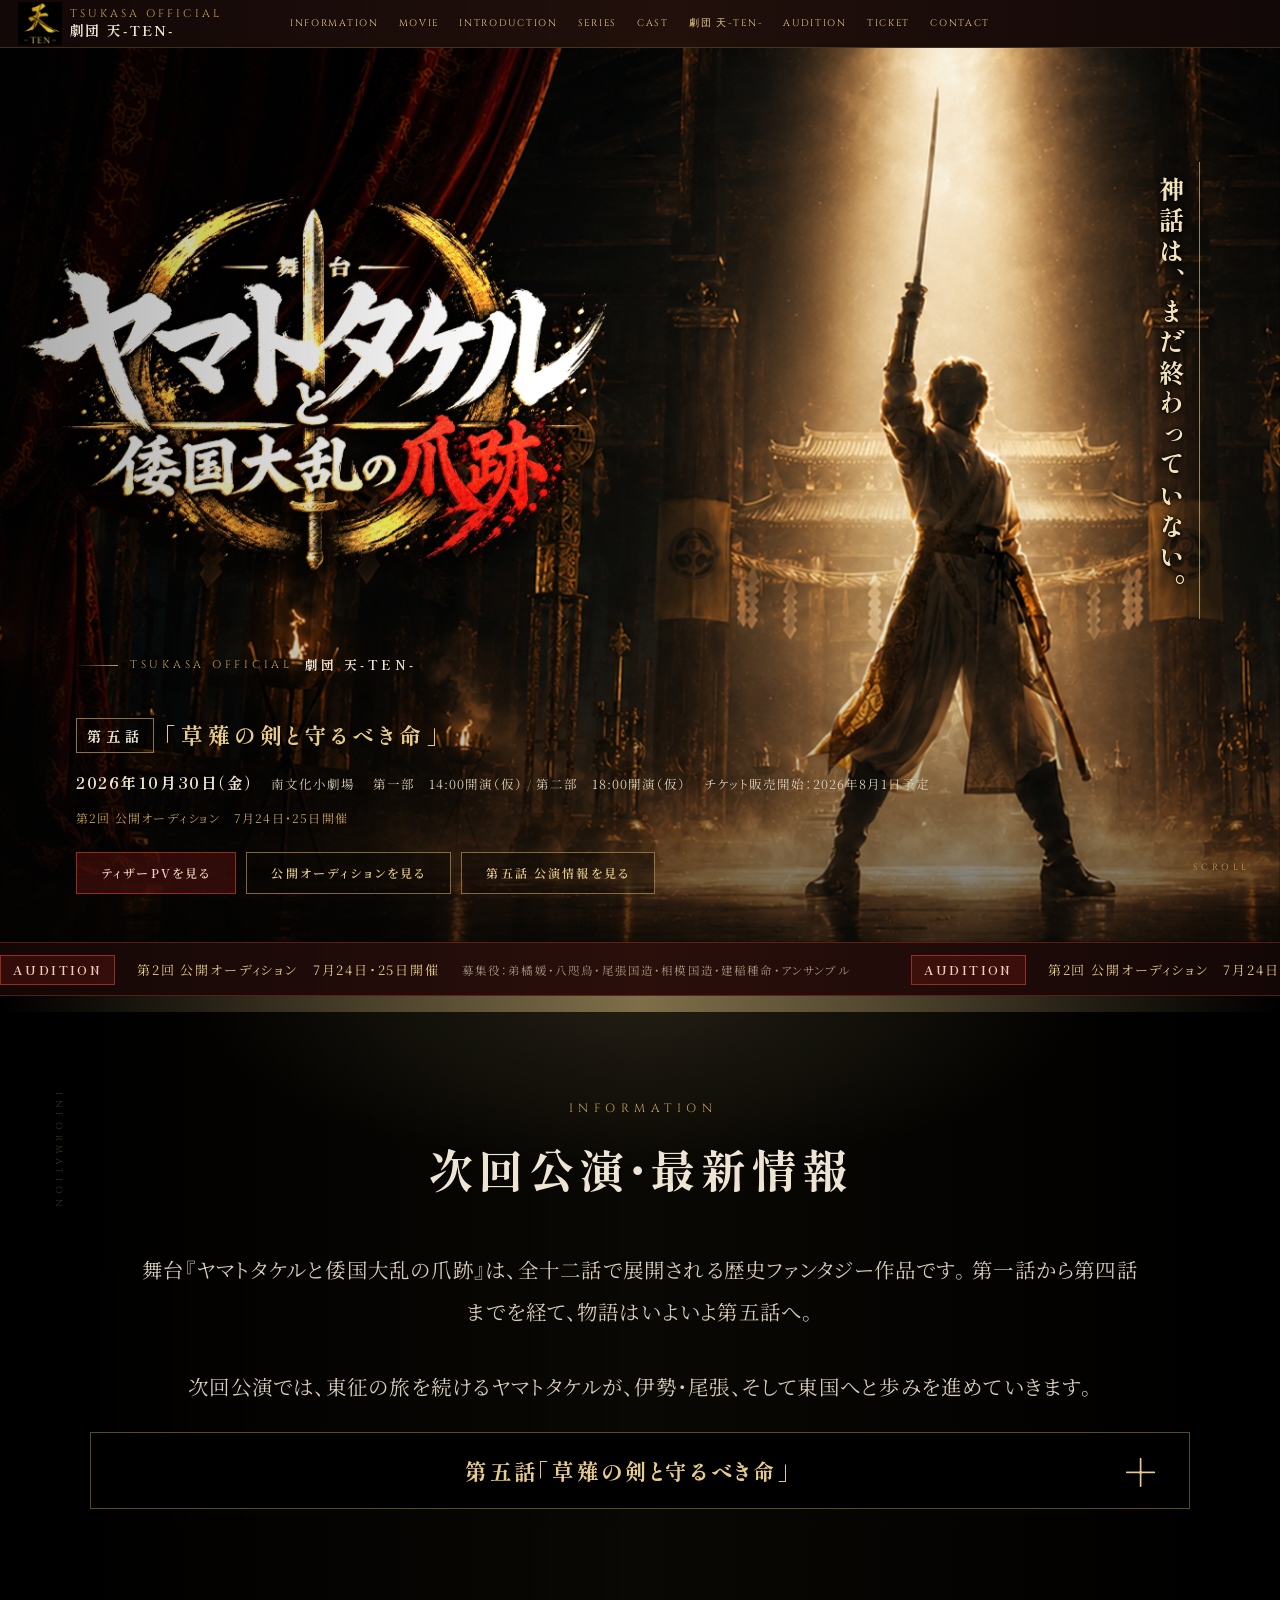
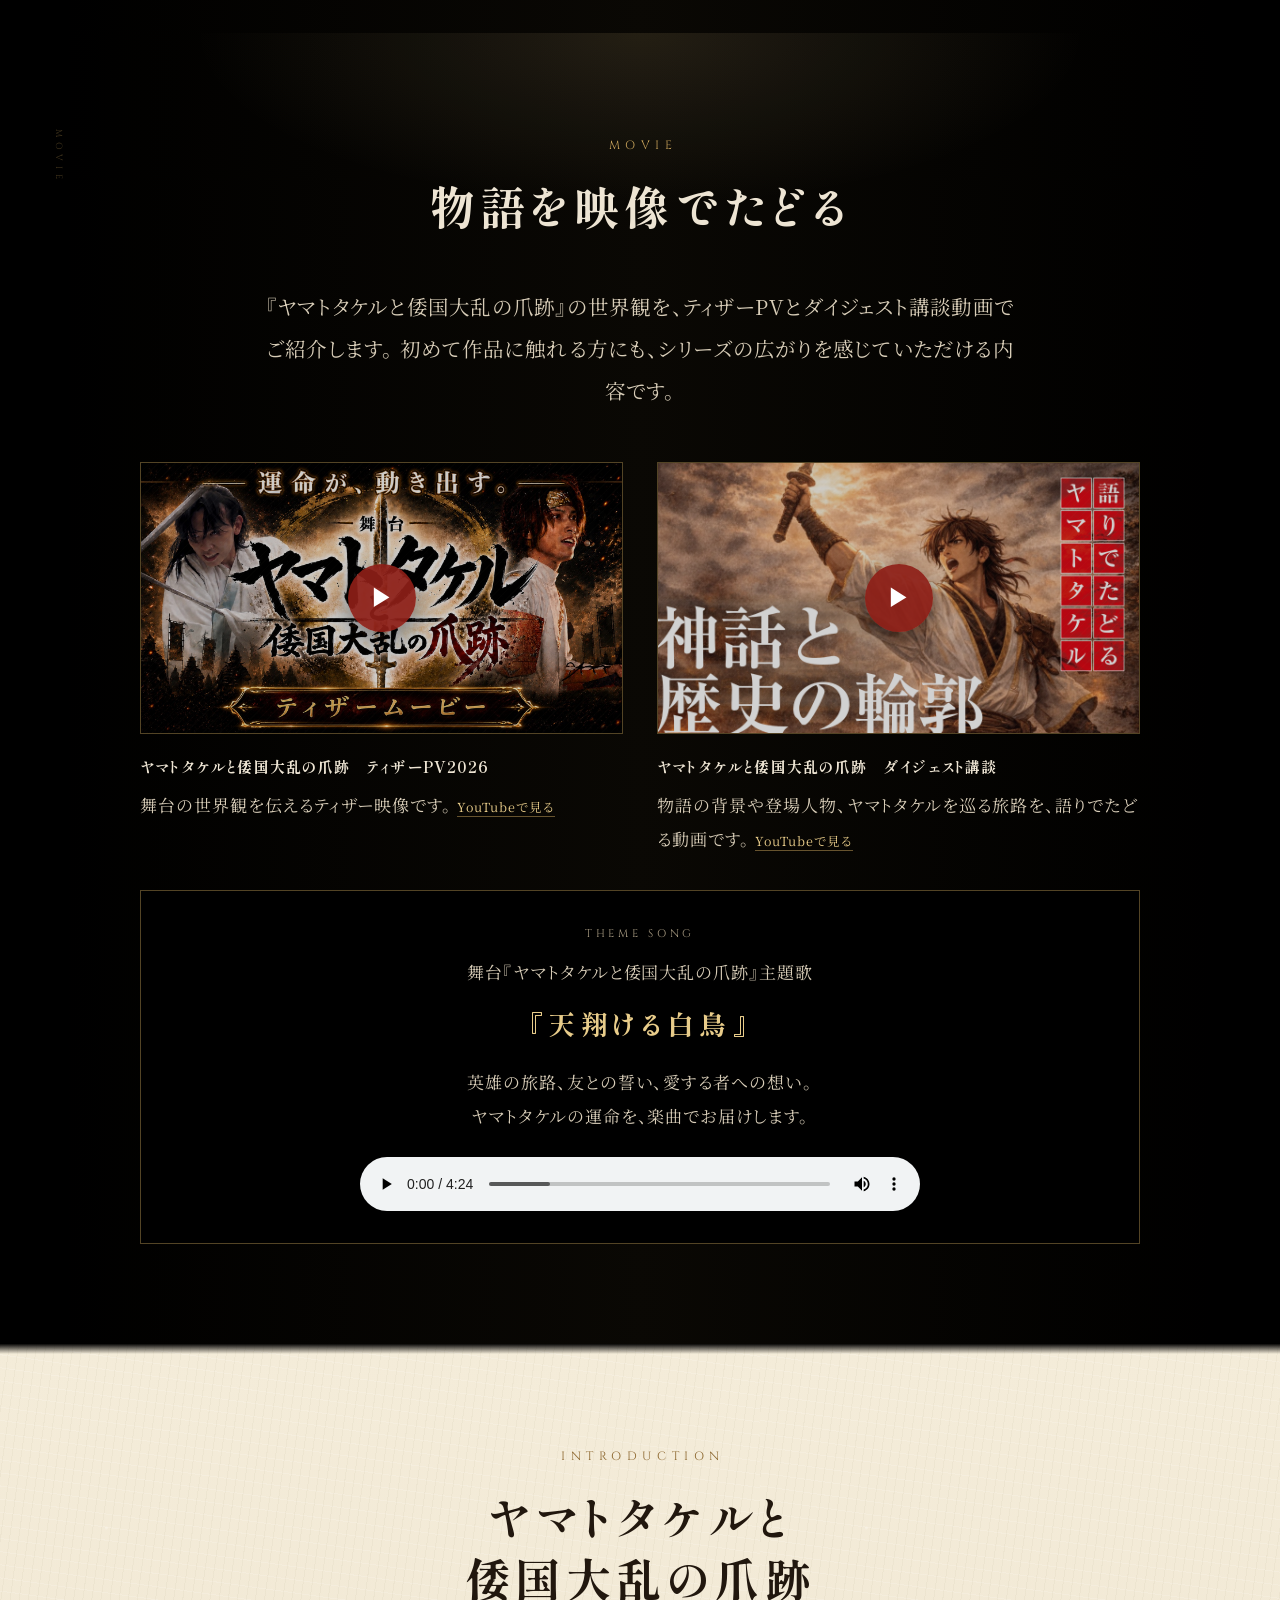
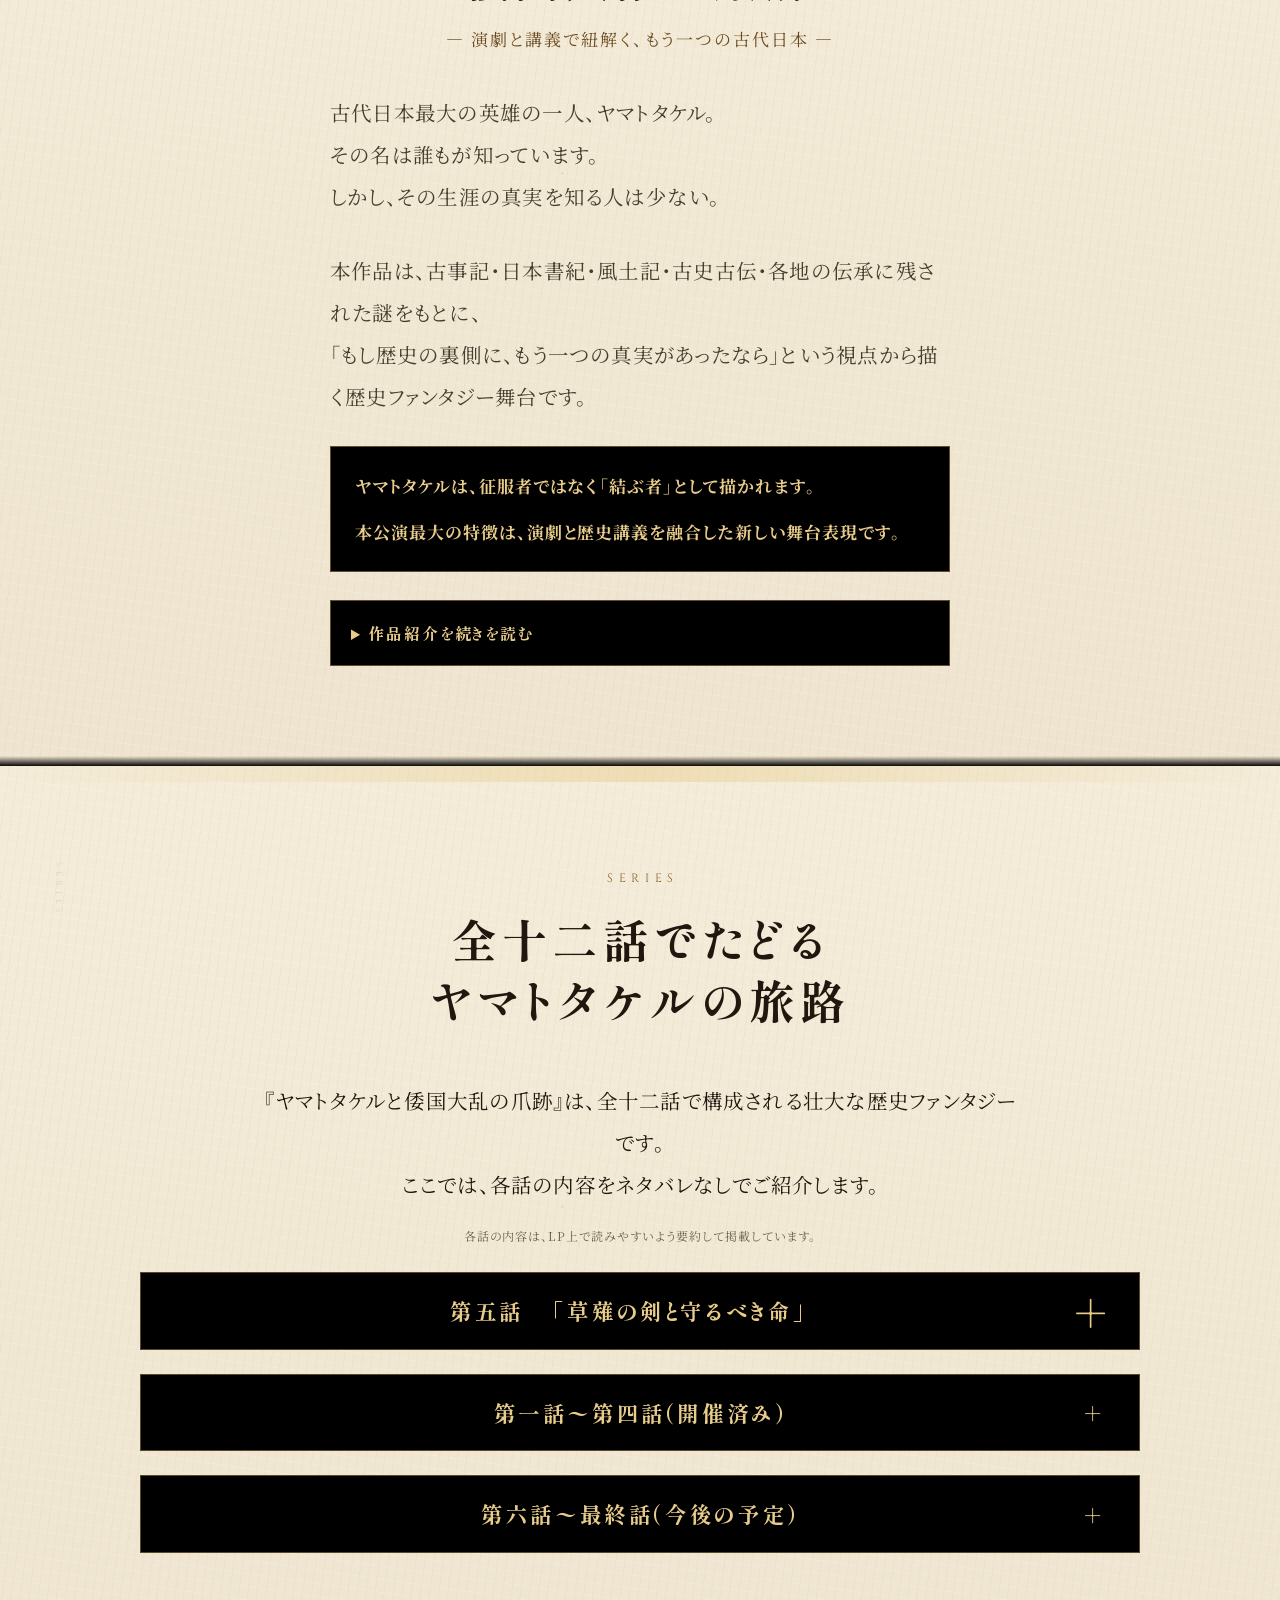
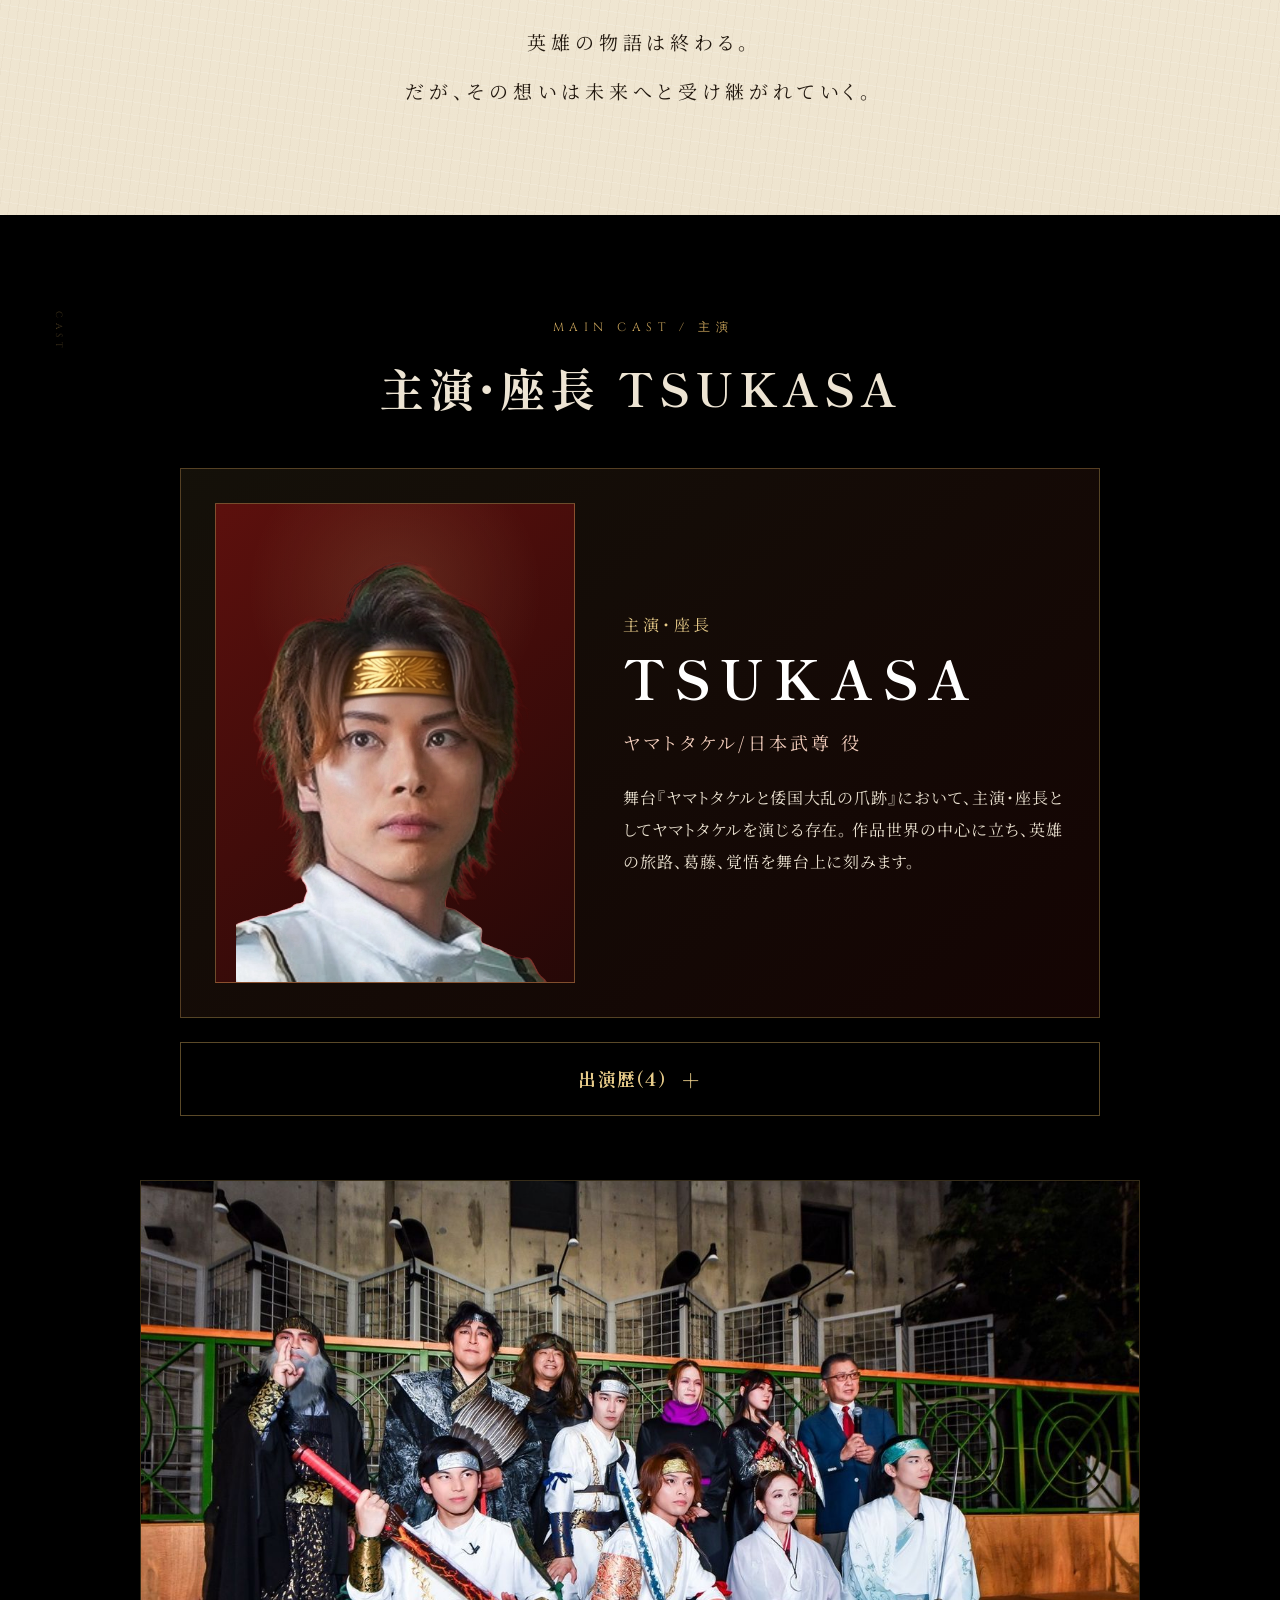
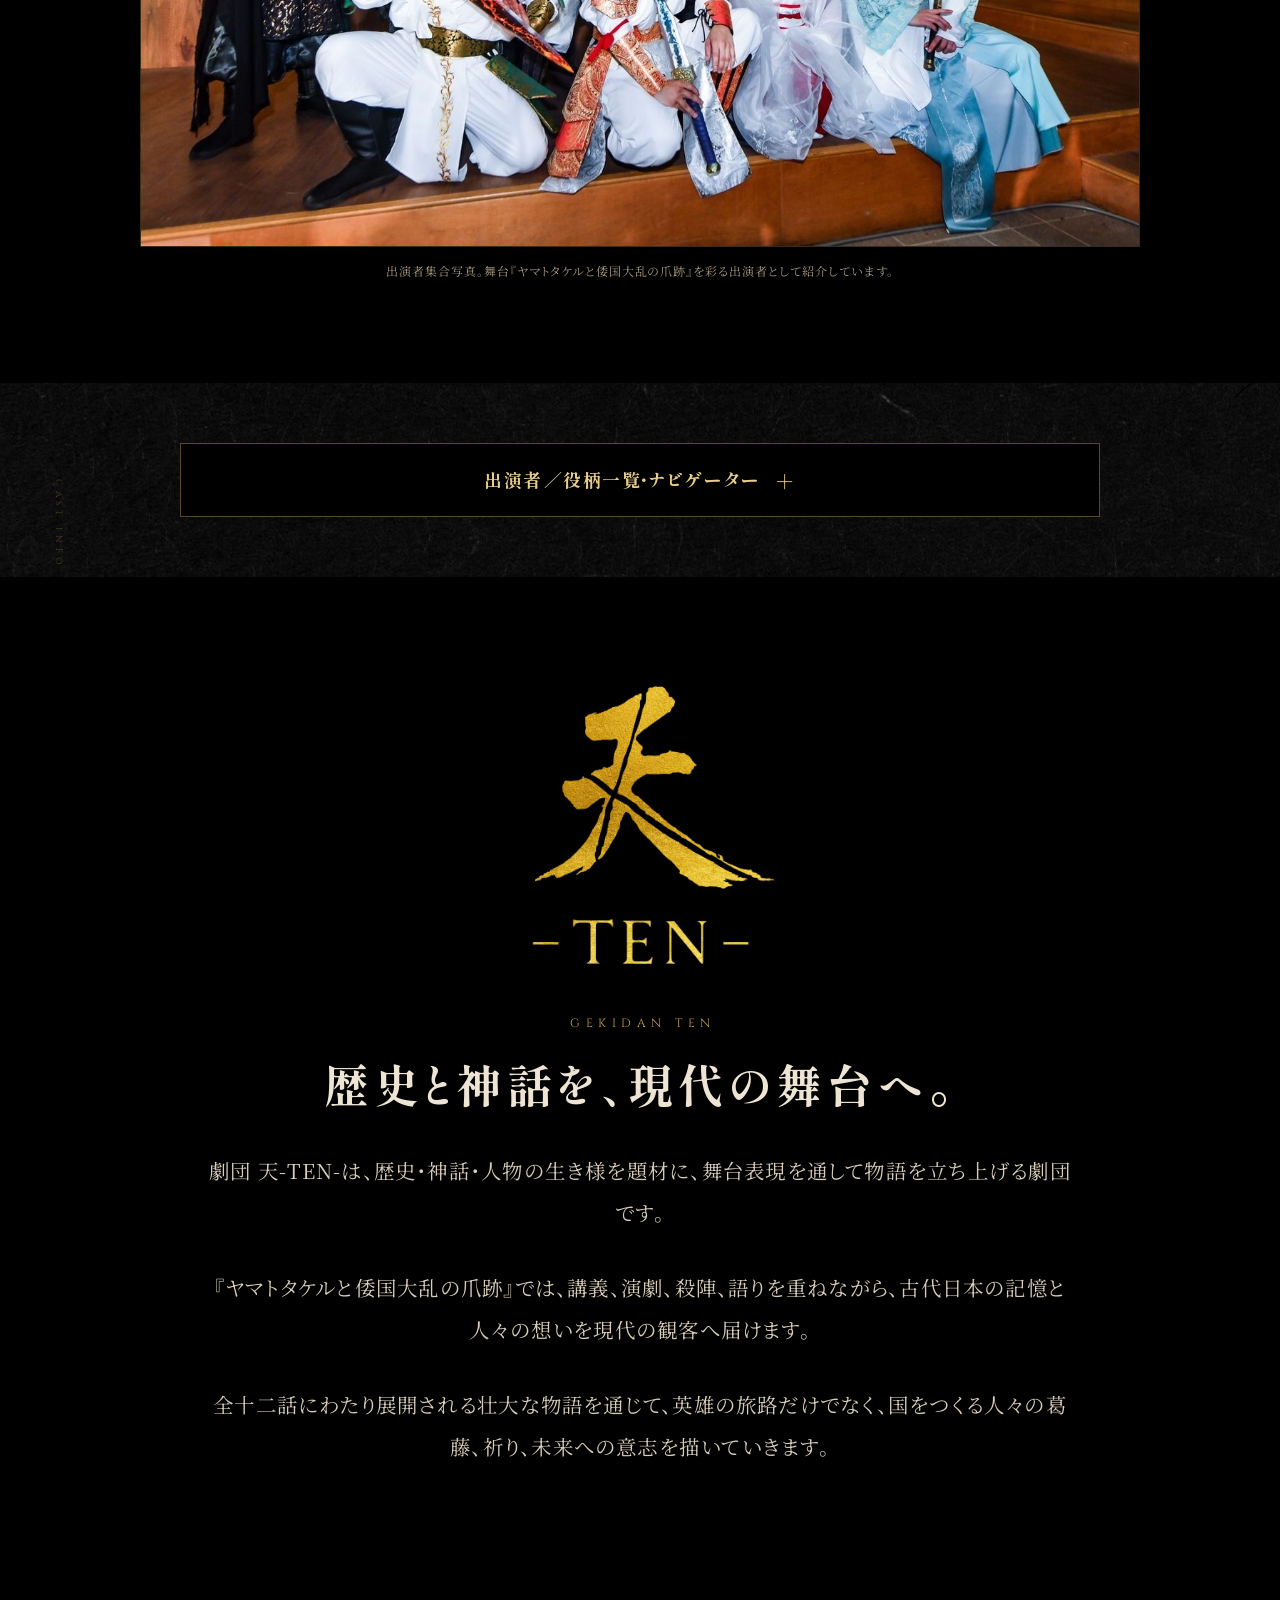
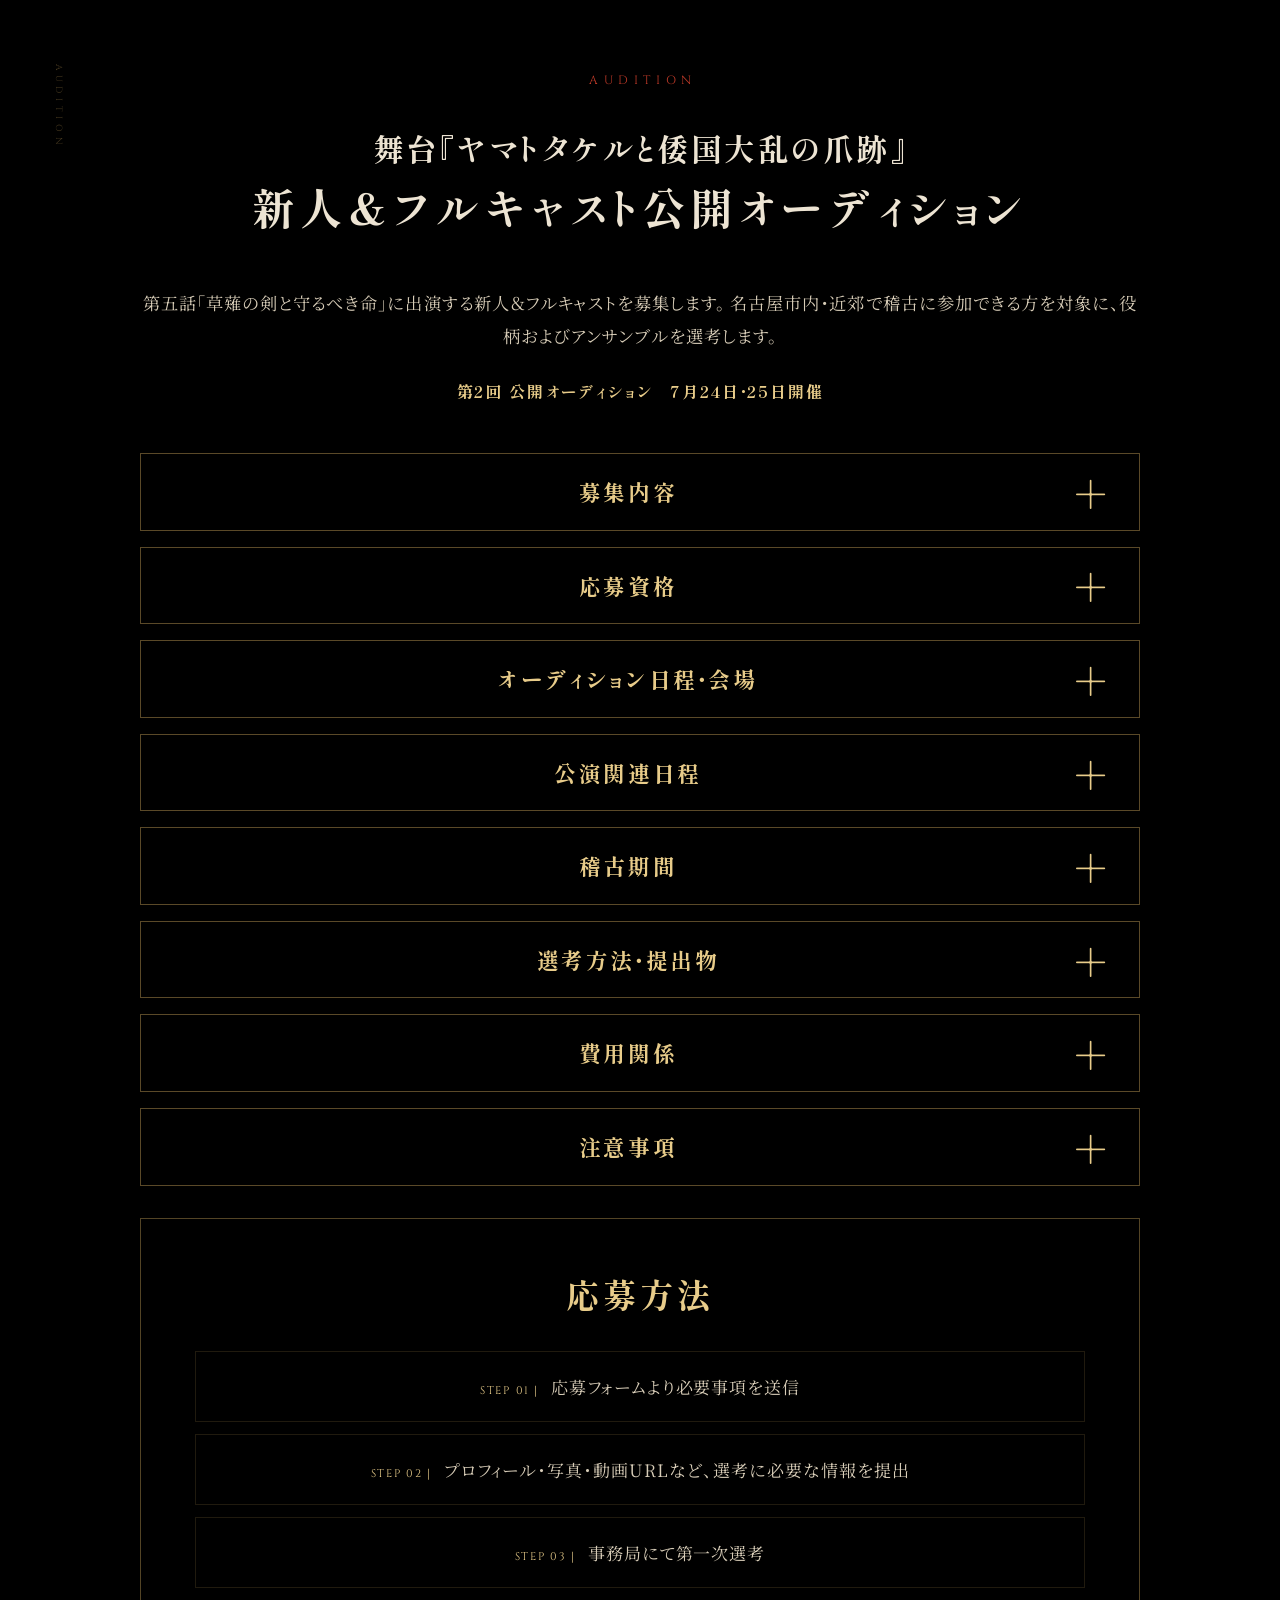
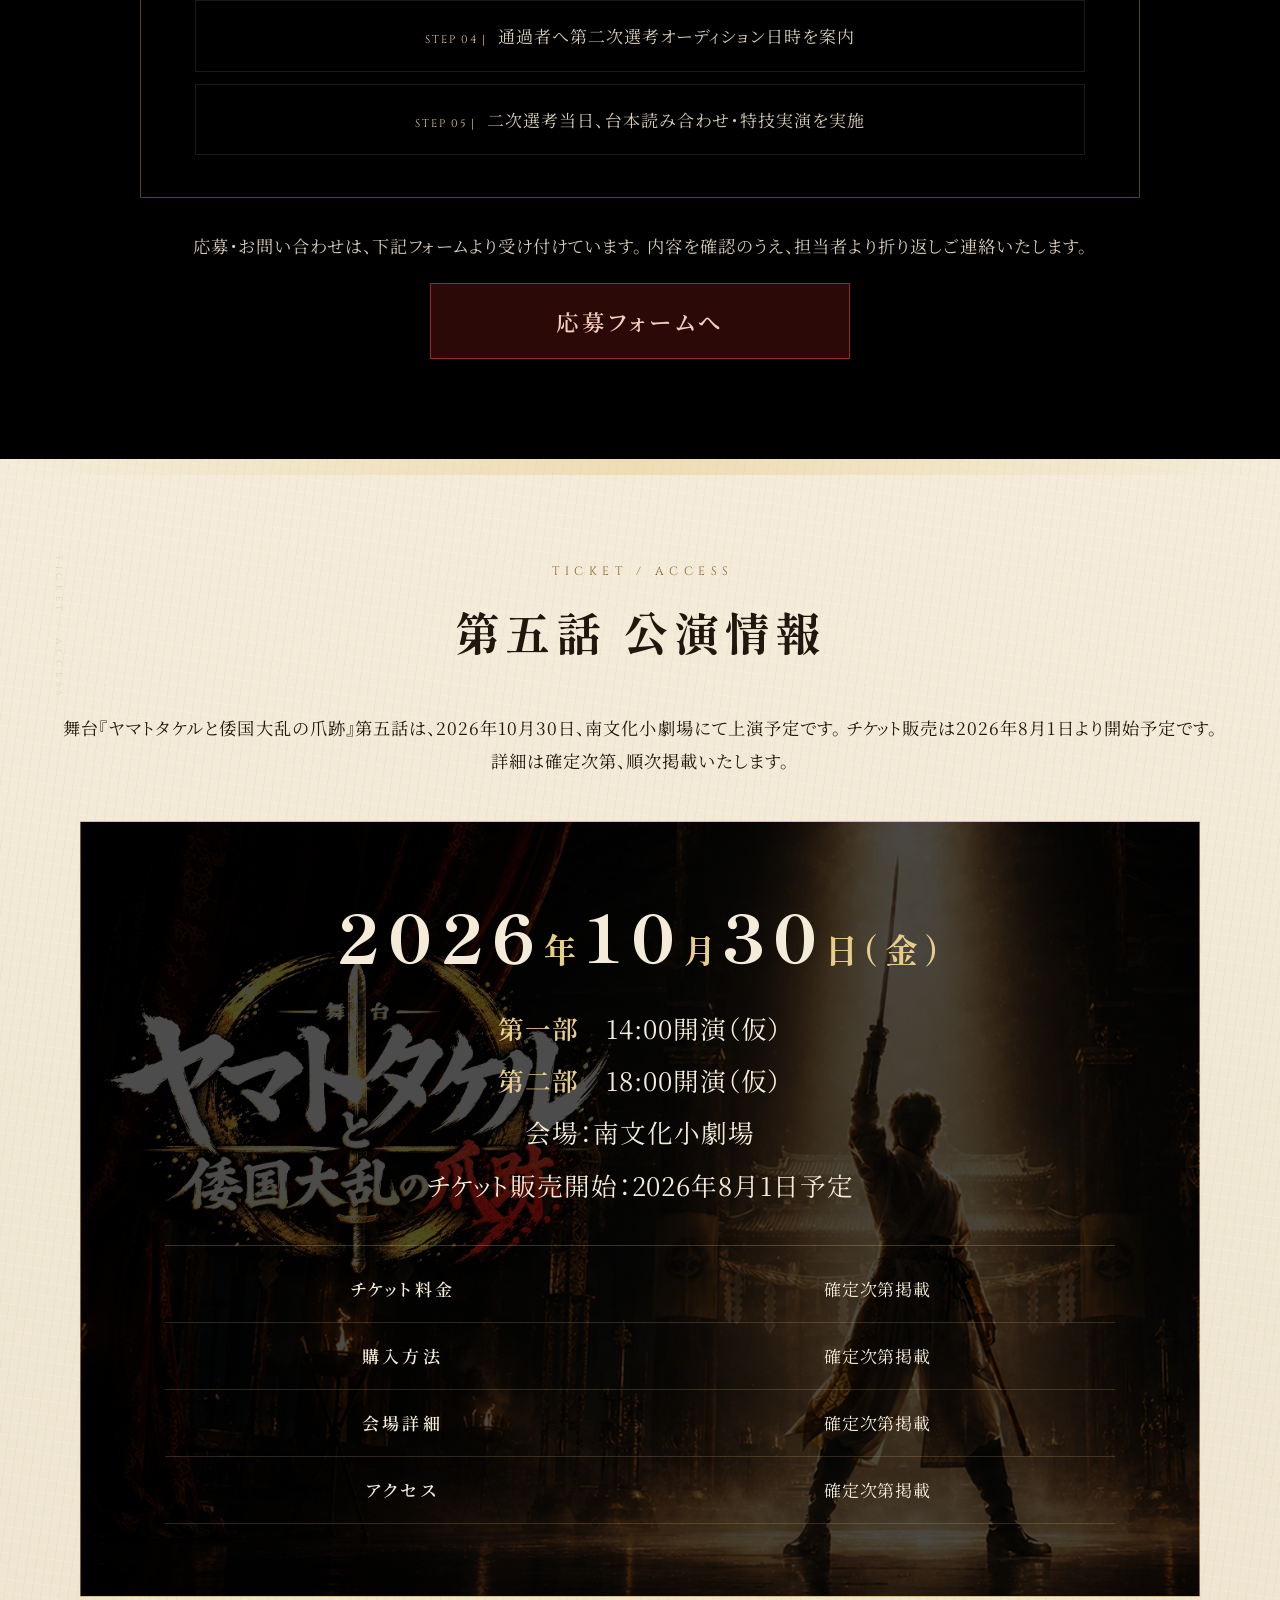
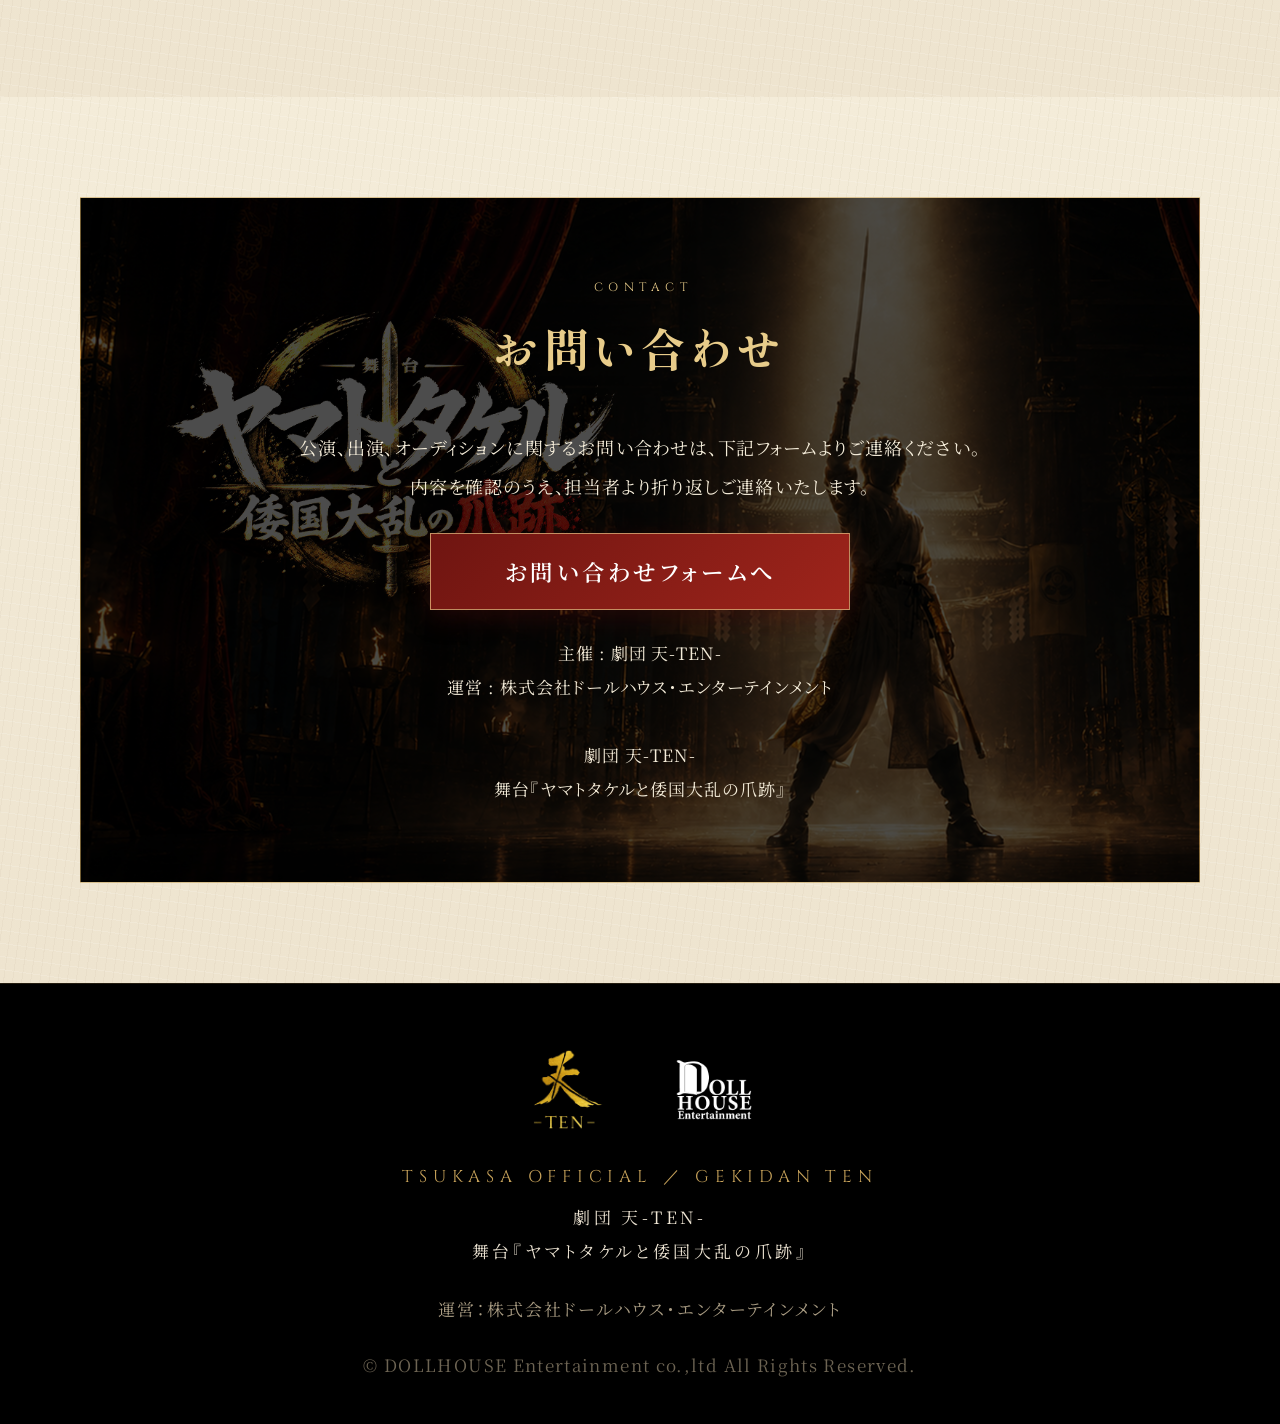
==== commit 58754bb1: "LP fixes: left-align cast roster & body copy, tighten spacing, remove PROFILE, add TSUKASA stage his" ====
--- a/index.html
+++ b/index.html
@@ -4825,6 +4825,154 @@
   }
 }
 
+/* ============ RELEASE FIX PATCH 2026-07-11 ============
+   1) 縦書きセクションラベルを絶対配置へ復帰（黒背景セクション上部の過剰余白を解消）
+   2) CAST INFO 前後の縦リズム調整・CTA上余白の圧縮
+   3) 出演者／役柄一覧のSP左揃え
+   4) CAST「出演歴」アコーディオン
+   5) SP本文テキストの左揃え統一
+   ====================================================== */
+
+/* (1) #information > * 等の position:relative 指定が .sec-label の
+      absolute を打ち消し、各セクション先頭に約150pxの空白を生んでいた */
+section > .sec-label{
+  position:absolute !important;
+}
+
+/* (2) 出演者／役柄一覧・ナビゲーター（#cast-info）は CAST の続きの帯として詰める */
+#cast-info{
+  padding-top:36px !important;
+  padding-bottom:36px !important;
+}
+/* CTAブロックの上余白を前後のリズムに合わせて圧縮（ボタン自体の寸法は不変） */
+.aud-cta{margin-top:32px !important}
+@media(max-width:768px){
+  #cast-info{
+    padding-top:20px !important;
+    padding-bottom:20px !important;
+  }
+}
+
+/* (3) 配役一覧：SPで justify-items:center と全称中央寄せにより
+      各行（役名・演者名）が中央揃えになっていたのを左揃えへ */
+@media(max-width:768px){
+  #cast-info .role-roster,
+  #cast-info .role-roster h3,
+  #cast-info .cast-info-note{
+    text-align:left !important;
+  }
+  #cast-info .role-roster dl > div{
+    justify-items:stretch !important;
+    text-align:left !important;
+  }
+  #cast-info .role-roster dt,
+  #cast-info .role-roster dd{
+    width:100% !important;
+    margin-left:0 !important;
+    margin-right:0 !important;
+    text-align:left !important;
+  }
+}
+
+/* (4) 主演・座長 TSUKASA「出演歴」アコーディオン（既存 section-tab UI を流用） */
+#cast .appearance-tab{
+  max-width:920px;
+}
+@media(min-width:769px){
+  #cast .appearance-tab > summary{
+    justify-content:center !important;
+    text-align:center !important;
+  }
+}
+.appearance-list{
+  list-style:none !important;
+  margin:0 !important;
+  padding:0 !important;
+  width:100% !important;
+}
+.appearance-list li{
+  margin:0 !important;
+  padding:20px 0 !important;
+  border-bottom:1px solid rgba(199,162,90,.18);
+  text-align:left !important;
+}
+.appearance-list li:last-child{border-bottom:0}
+.appearance-list p{
+  margin:0 !important;
+  width:100% !important;
+  max-width:none !important;
+  text-align:left !important;
+}
+.appearance-list .app-date{
+  font-family:var(--serif);
+  font-size:12.5px !important;
+  letter-spacing:.12em;
+  color:var(--gold) !important;
+  line-height:1.9 !important;
+}
+.appearance-list .app-work{
+  font-family:var(--serif);
+  font-weight:700;
+  font-size:15.5px !important;
+  letter-spacing:.08em;
+  color:#F4ECD9 !important;
+  line-height:1.9 !important;
+  margin-top:4px !important;
+}
+.appearance-list .app-episode{
+  font-size:13.5px !important;
+  color:#D8CDB8 !important;
+  line-height:1.9 !important;
+  margin-top:2px !important;
+}
+.appearance-list .app-role{
+  font-size:12.5px !important;
+  color:#A89B82 !important;
+  line-height:1.9 !important;
+  margin-top:6px !important;
+}
+
+/* (5) SP：本文・説明文・リストなど「読ませるテキスト」を左揃えに統一
+      （見出し・summary・日付・ボタン・フッター等の中央揃えは維持） */
+@media(max-width:768px){
+  #information .lead-p,
+  #movie .lead-p,
+  #introduction .lead-p,
+  #series .lead-p,
+  #audition .lead-p,
+  #ticket .lead-p,
+  #contact .lead-p,
+  #series .series-intro-copy,
+  #introduction .intro-points p,
+  #introduction .intro-more p,
+  #introduction .intro-more li,
+  #information .note,
+  #series .note,
+  #cast .note,
+  #audition .note,
+  #information .info-aud,
+  #information .section-tab__body p,
+  #series .section-tab__body p,
+  #series .section-tab__body li,
+  #series .acc .inner .story,
+  #series .acc .inner .story p,
+  #series .acc .inner h4,
+  #series .acc ul li,
+  #series .ep-next .story p,
+  #series .ep-next .meta,
+  #audition .section-tab__body p,
+  #movie .movie-item p.desc,
+  #cast .star-cast__body > p:not(.star-cast__label):not(.star-cast__role),
+  #cast .group-photo .note,
+  #audition .aud-cta .lead-p{
+    text-align:left !important;
+  }
+  /* 署名行はPC同様に右寄せ */
+  #introduction .intro-more .credit{
+    text-align:right !important;
+  }
+}
+
 </style>
 </head>
 <body class="loading">
@@ -4851,7 +4999,6 @@
       <a href="#introduction">INTRODUCTION</a>
       <a href="#series">SERIES</a>
       <a href="#cast">CAST</a>
-      <a href="#profile">PROFILE</a>
       <a href="#ten">劇団 天-TEN-</a>
       <a href="#audition">AUDITION</a>
       <a href="#ticket">TICKET</a>
@@ -4866,7 +5013,6 @@
   <a href="#introduction"><span>INTRODUCTION</span>作品紹介</a>
   <a href="#series"><span>SERIES</span>全十二話紹介</a>
   <a href="#cast"><span>CAST</span>主演・出演者</a>
-  <a href="#profile"><span>TSUKASA PROFILE</span>プロフィール</a>
   <a href="#ten"><span>COMPANY</span>劇団 天-TEN-</a>
   <a href="#audition"><span>AUDITION</span>公開オーディション</a>
   <a href="#ticket"><span>TICKET / ACCESS</span>第五話 公演情報</a>
@@ -5252,6 +5398,37 @@
         </p>
       </div>
     </article>
+    <details class="section-tab appearance-tab rv">
+      <summary>出演歴（4）</summary>
+      <div class="section-tab__body">
+        <ol class="appearance-list">
+          <li>
+            <p class="app-date">2025年8月9日</p>
+            <p class="app-work">舞台「ヤマトタケルと倭国大乱の爪跡」</p>
+            <p class="app-episode">第一話　邪馬台集落の女首長</p>
+            <p class="app-role">主演 ヤマトタケル 役</p>
+          </li>
+          <li>
+            <p class="app-date">2025年10月25日</p>
+            <p class="app-work">舞台「ヤマトタケルと倭国大乱の爪跡」</p>
+            <p class="app-episode">第二話　あやまちと剣</p>
+            <p class="app-role">主演 ヤマトタケル 役</p>
+          </li>
+          <li>
+            <p class="app-date">2026年1月31日</p>
+            <p class="app-work">舞台「ヤマトタケルと倭国大乱の爪跡」</p>
+            <p class="app-episode">第三話　出雲の太刀と古の英雄</p>
+            <p class="app-role">主演 ヤマトタケル 役</p>
+          </li>
+          <li>
+            <p class="app-date">2026年4月18日</p>
+            <p class="app-work">舞台「ヤマトタケルと倭国大乱の爪跡」</p>
+            <p class="app-episode">第四話　友情。決意の旅立ち</p>
+            <p class="app-role">主演 ヤマトタケル 役</p>
+          </li>
+        </ol>
+      </div>
+    </details>
     <div class="group-photo rv">
       <img src="assets/cast/group.jpg" alt="舞台『ヤマトタケルと倭国大乱の爪跡』出演者集合写真" loading="lazy">
       <p class="note">出演者集合写真。舞台『ヤマトタケルと倭国大乱の爪跡』を彩る出演者として紹介しています。</p>
@@ -5290,47 +5467,6 @@
         </aside>
       </div>
     </details>
-  </div>
-</section>
-
-<!-- ============ TSUKASA PROFILE ============ -->
-<section id="profile">
-  <span class="sec-label" aria-hidden="true">TSUKASA PROFILE</span>
-  <div class="wrap">
-    <div class="sec-head rv">
-      <span class="en">TSUKASA PROFILE</span>
-      <h2>実業家として<span class="pc-only">、</span><br class="sp-only" aria-hidden="true">そして表現者として<span class="pc-only">。</span></h2>
-      <span class="rule"></span>
-    </div>
-    <div class="profile-grid">
-      <div class="ph rv"><img src="assets/cast/tsukasa-business.jpg" alt="TSUKASA プロフィール写真" loading="lazy"></div>
-      <div class="rv" data-d="1">
-        <div class="profile-block">
-          <p class="name-ja">Business Profile</p>
-          <h3>TSUKASA</h3>
-          <h4>実業家としてのTSUKASA</h4>
-          <div class="business-copy">
-            <p>23歳、古物買取専門業の会社を起業。</p>
-            <p>出張買取業界において、<strong class="keyword">若手最有力企業</strong>として活躍をしている。ソフトなアプローチと<strong class="keyword">圧倒的な業界知識</strong>で、お客様を尊重する姿勢に、同業界から注目を集めている。</p>
-            <p>29歳、培った営業ノウハウとチームビルディングで成功実績を積み、<span style="white-space:nowrap">「皆んなで楽しく稼ぐ」</span>ことをテーマに、<strong class="keyword">結束力とモチベーションの高い組織運営</strong>で、躍進を続けている。</p>
-            <p>現在に至る。</p>
-          </div>
-        </div>
-        <div class="profile-block">
-          <p class="name-ja">Stage Profile</p>
-          <h4>舞台人としてのTSUKASA</h4>
-          <dl class="pf-spec">
-            <dt>出演</dt><dd>ヤマトタケル/日本武尊 役</dd>
-            <dt>作品</dt><dd>舞台『ヤマトタケルと倭国大乱の爪跡』</dd>
-          </dl>
-          <div class="profile-agency">
-            <p>所属事務所　株式会社ドールハウス・エンターテインメント</p>
-            <p>ご出演に関するお問合せは、お問合せフォームから、メールにてお願い致します。</p>
-            <a class="btn profile-agency-link" href="https://docs.google.com/forms/d/e/1FAIpQLSeobaCqAKiMfvqSg-uZVcxaAa4D2HMcmWEbpBelIROIn-2gfw/viewform" target="_blank" rel="noopener">  お問合せフォームへ</a>
-          </div>
-        </div>
-      </div>
-    </div>
   </div>
 </section>
 
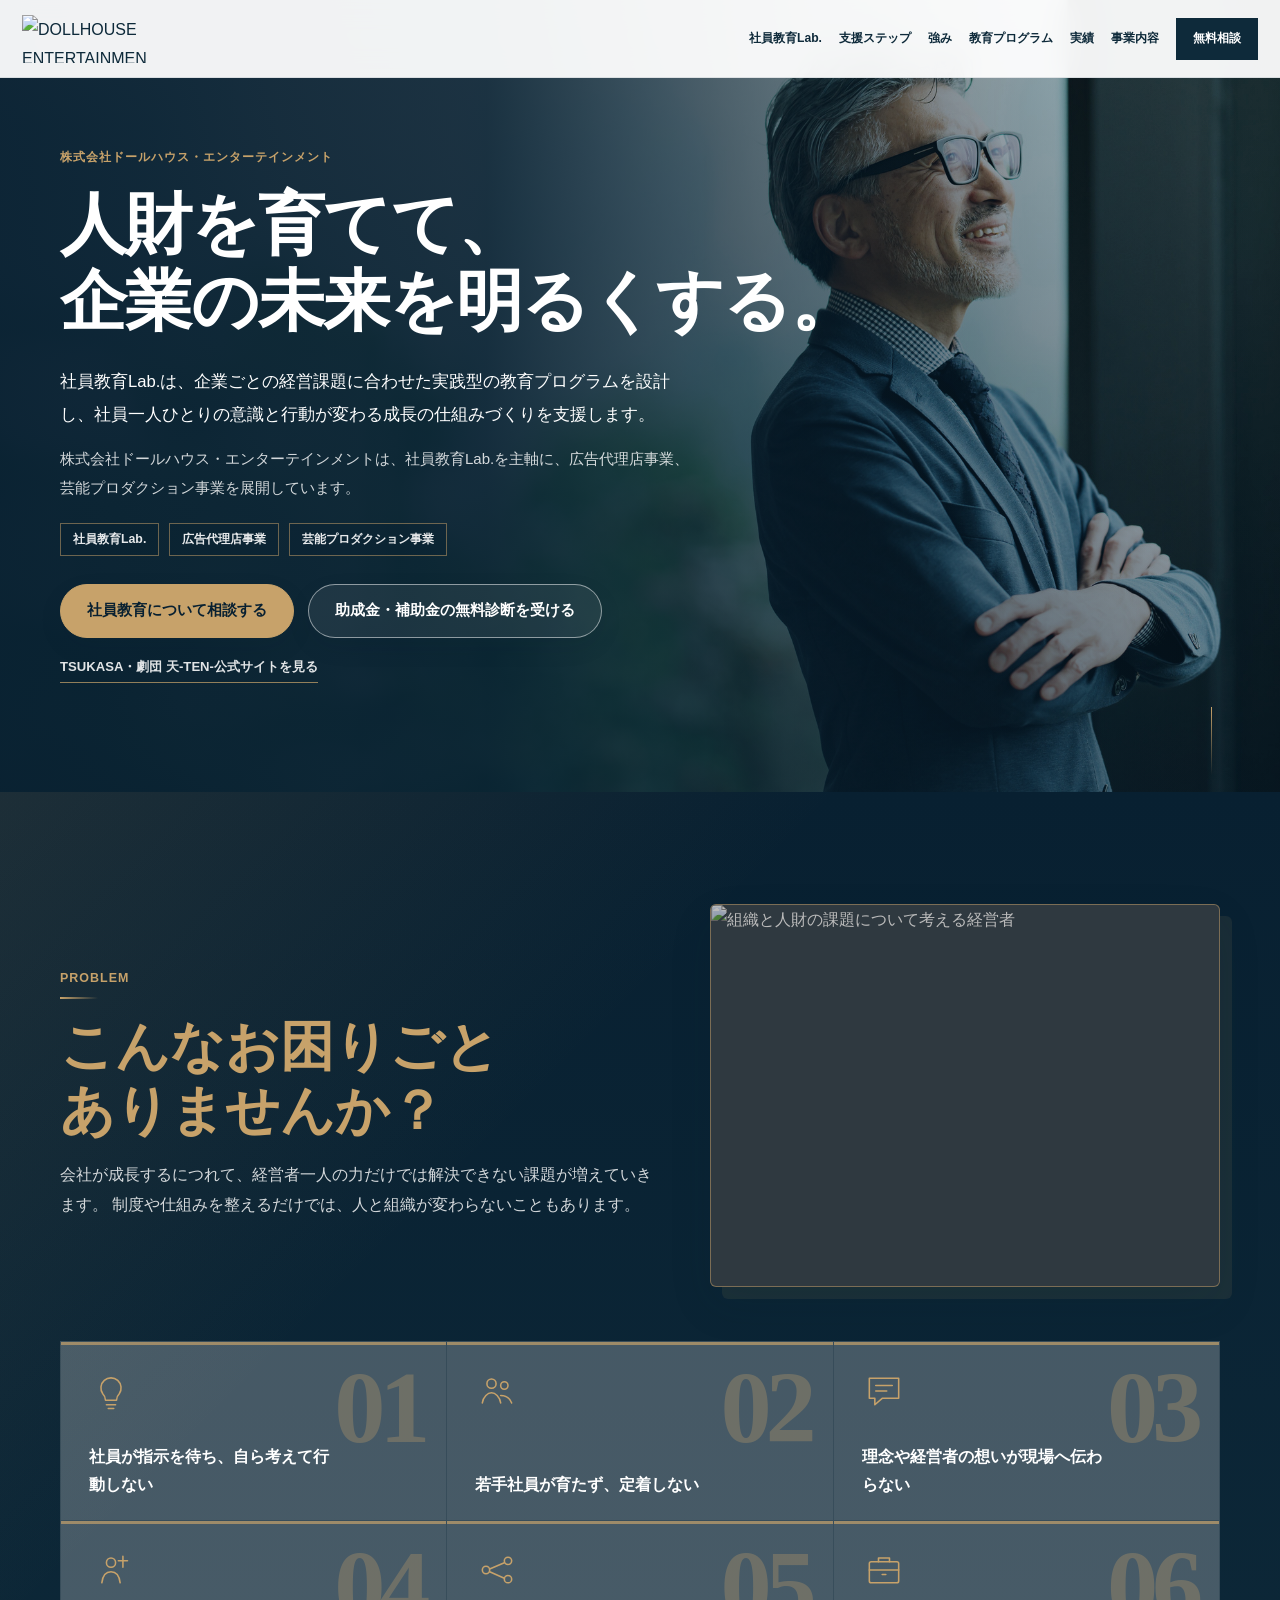
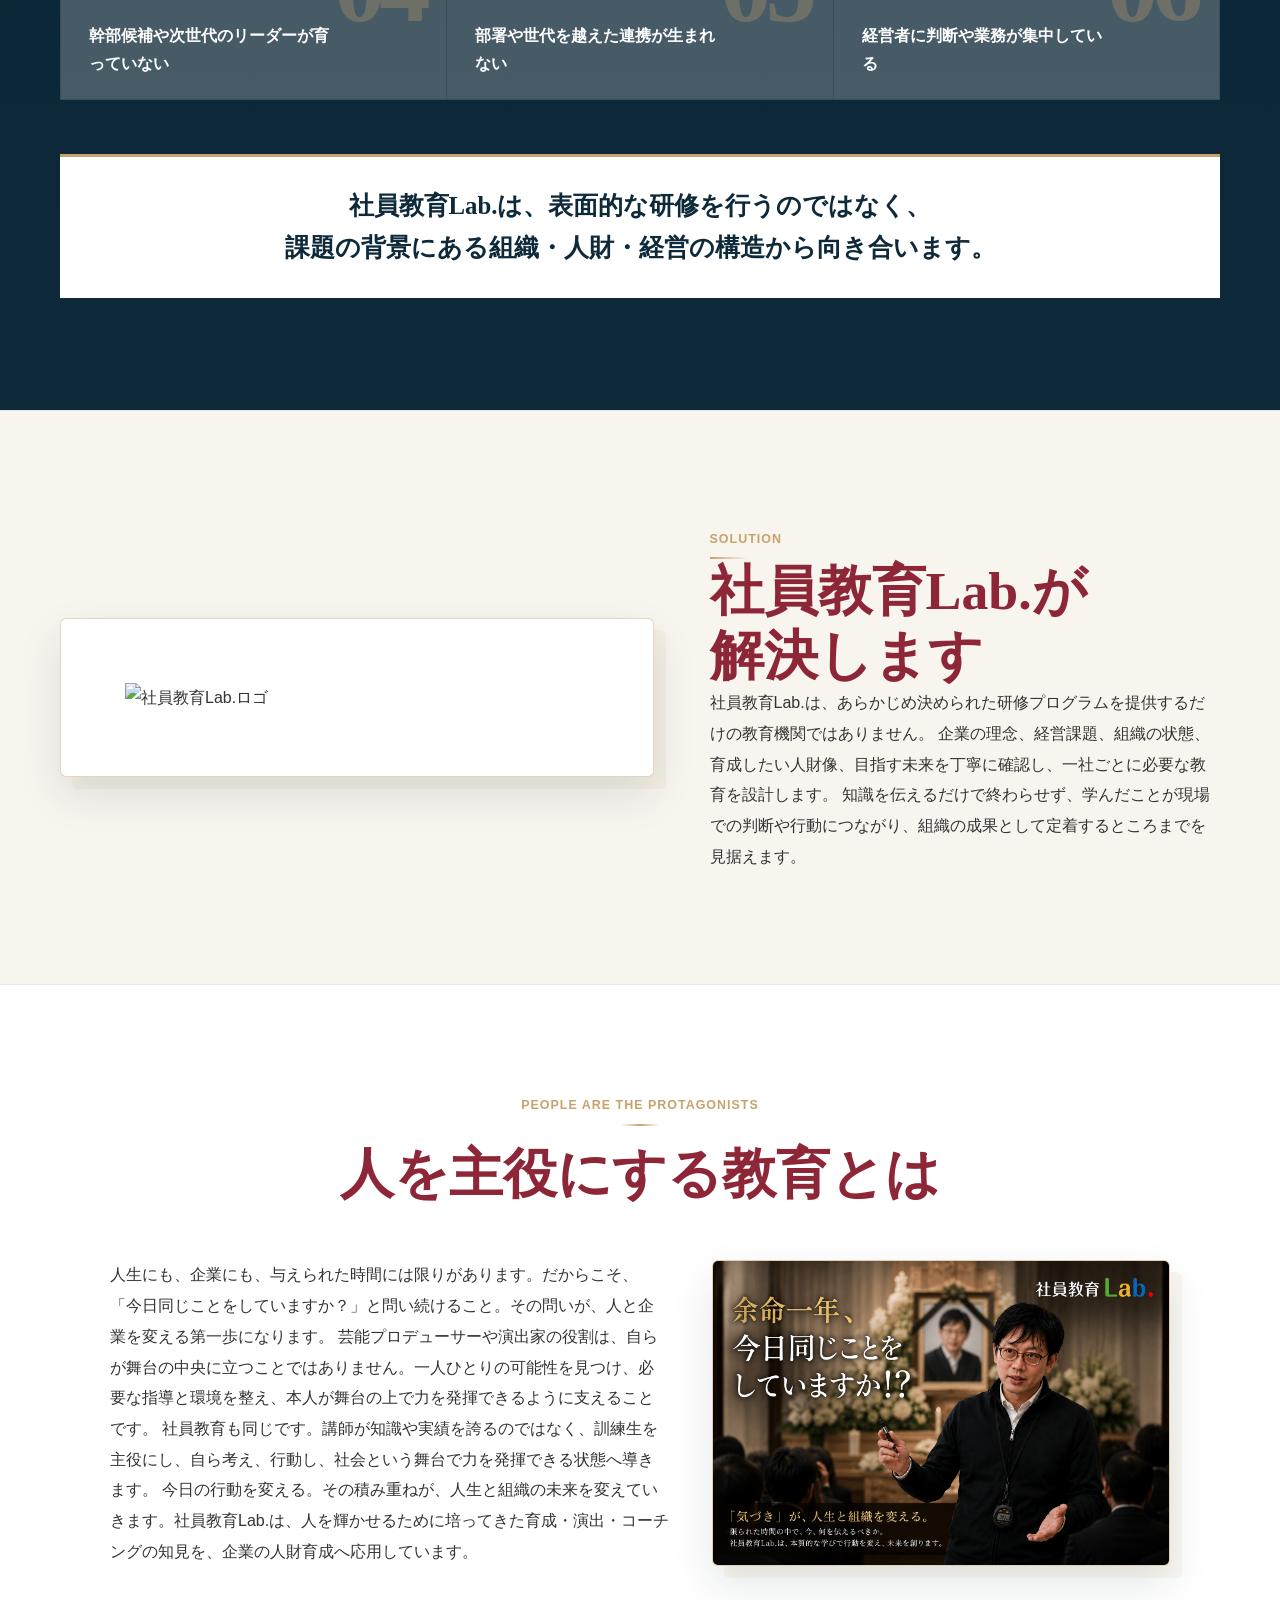
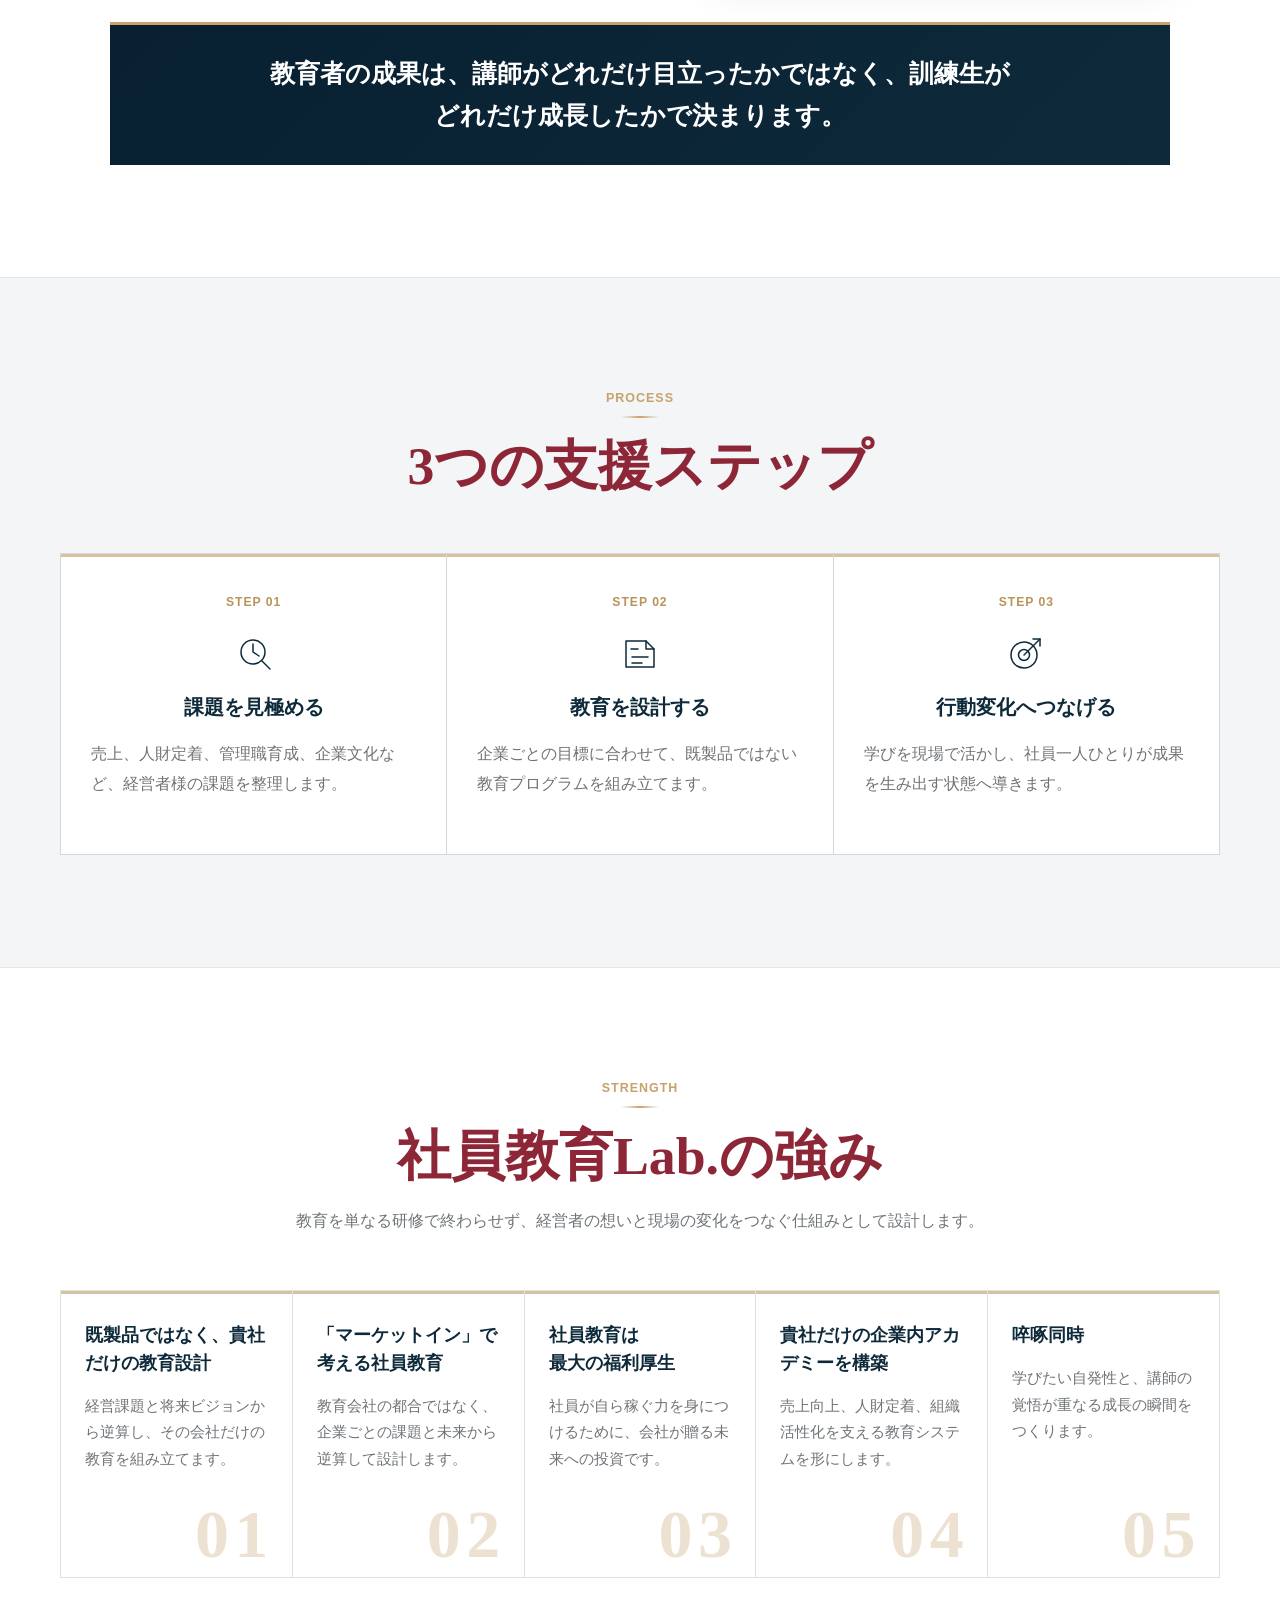
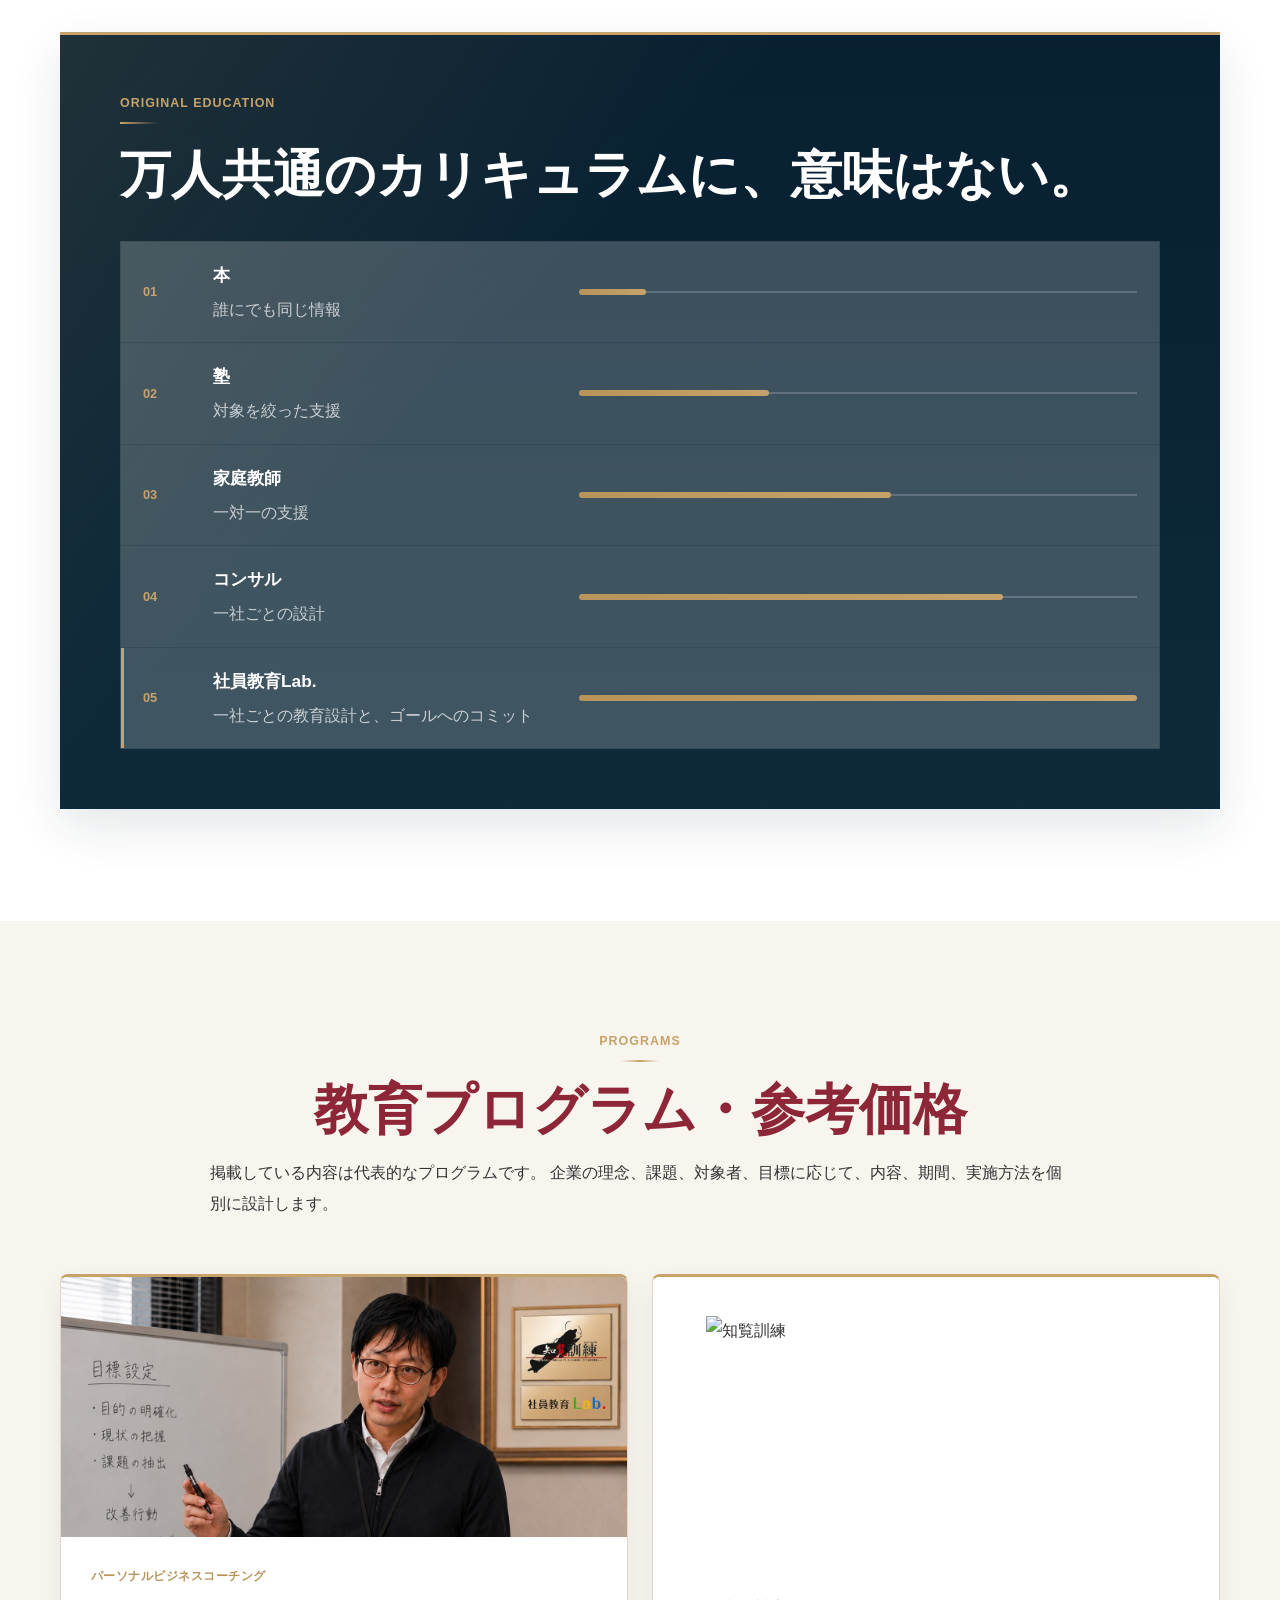
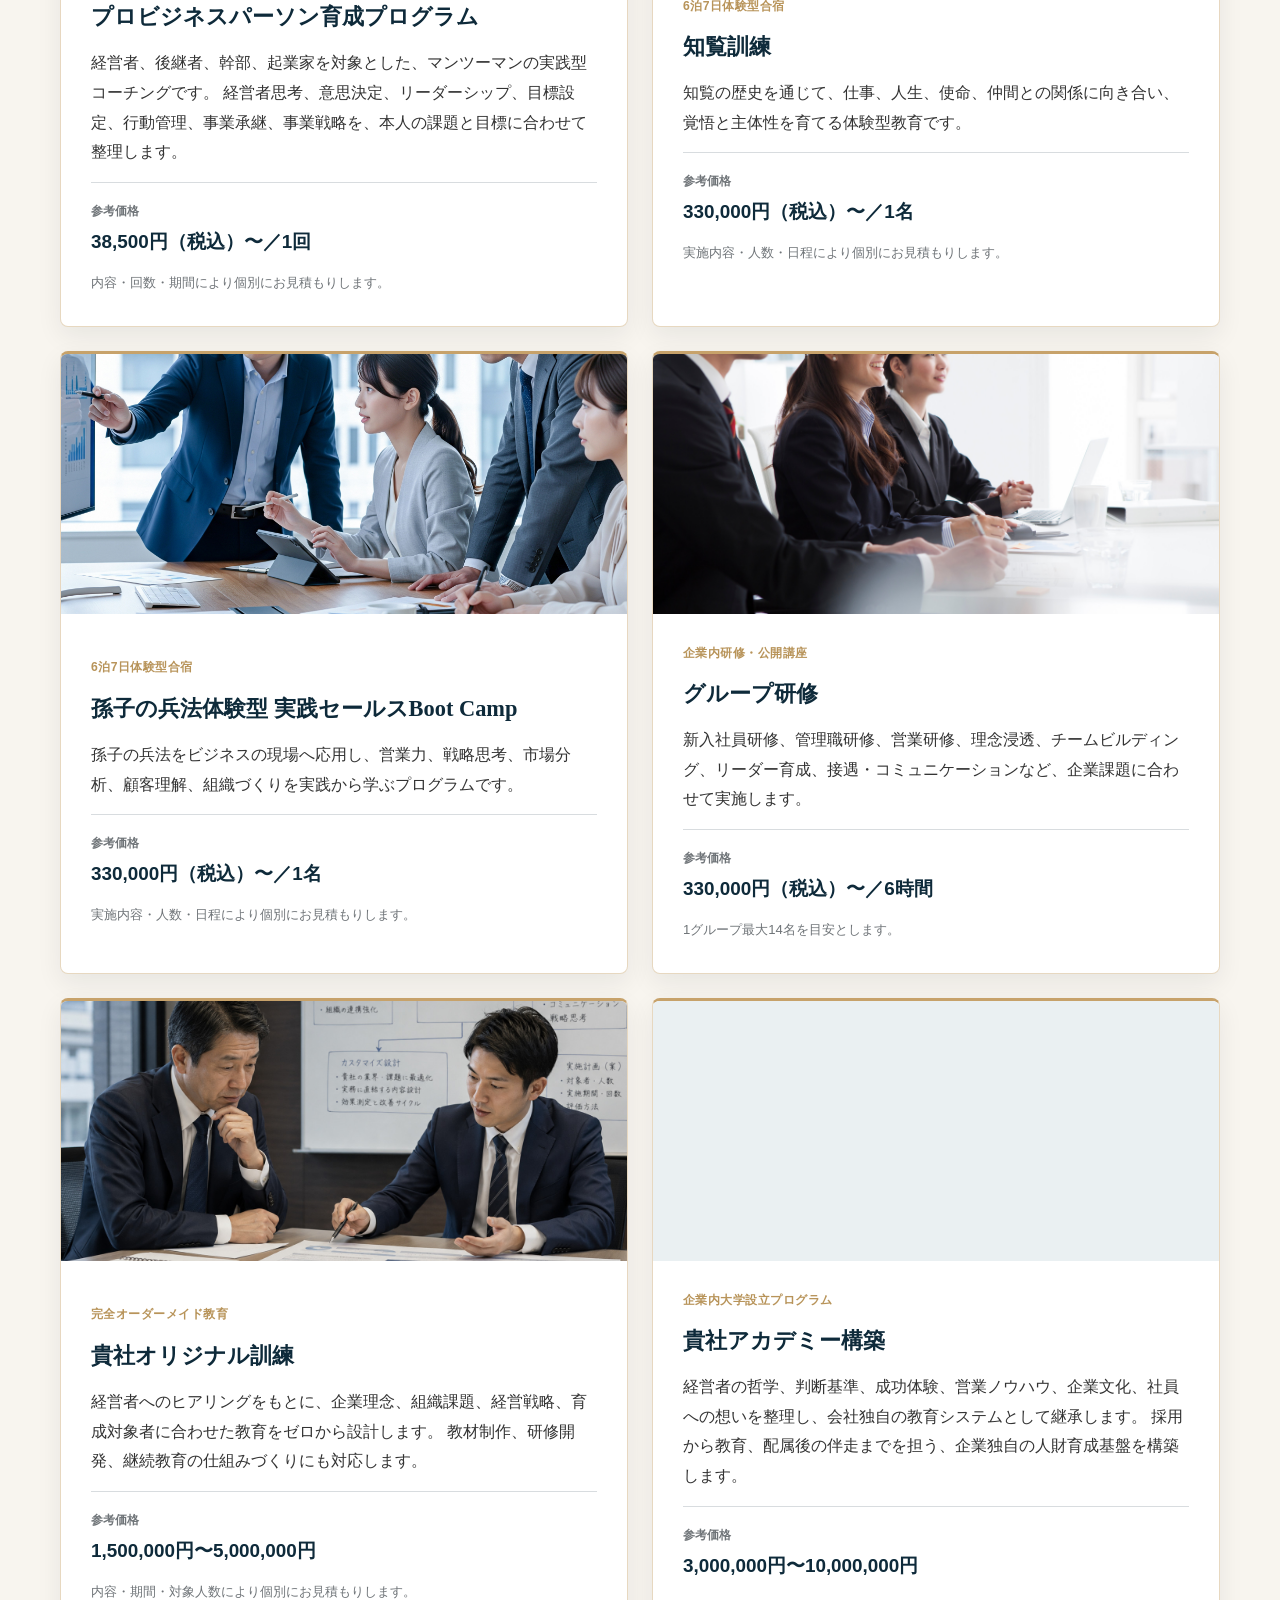
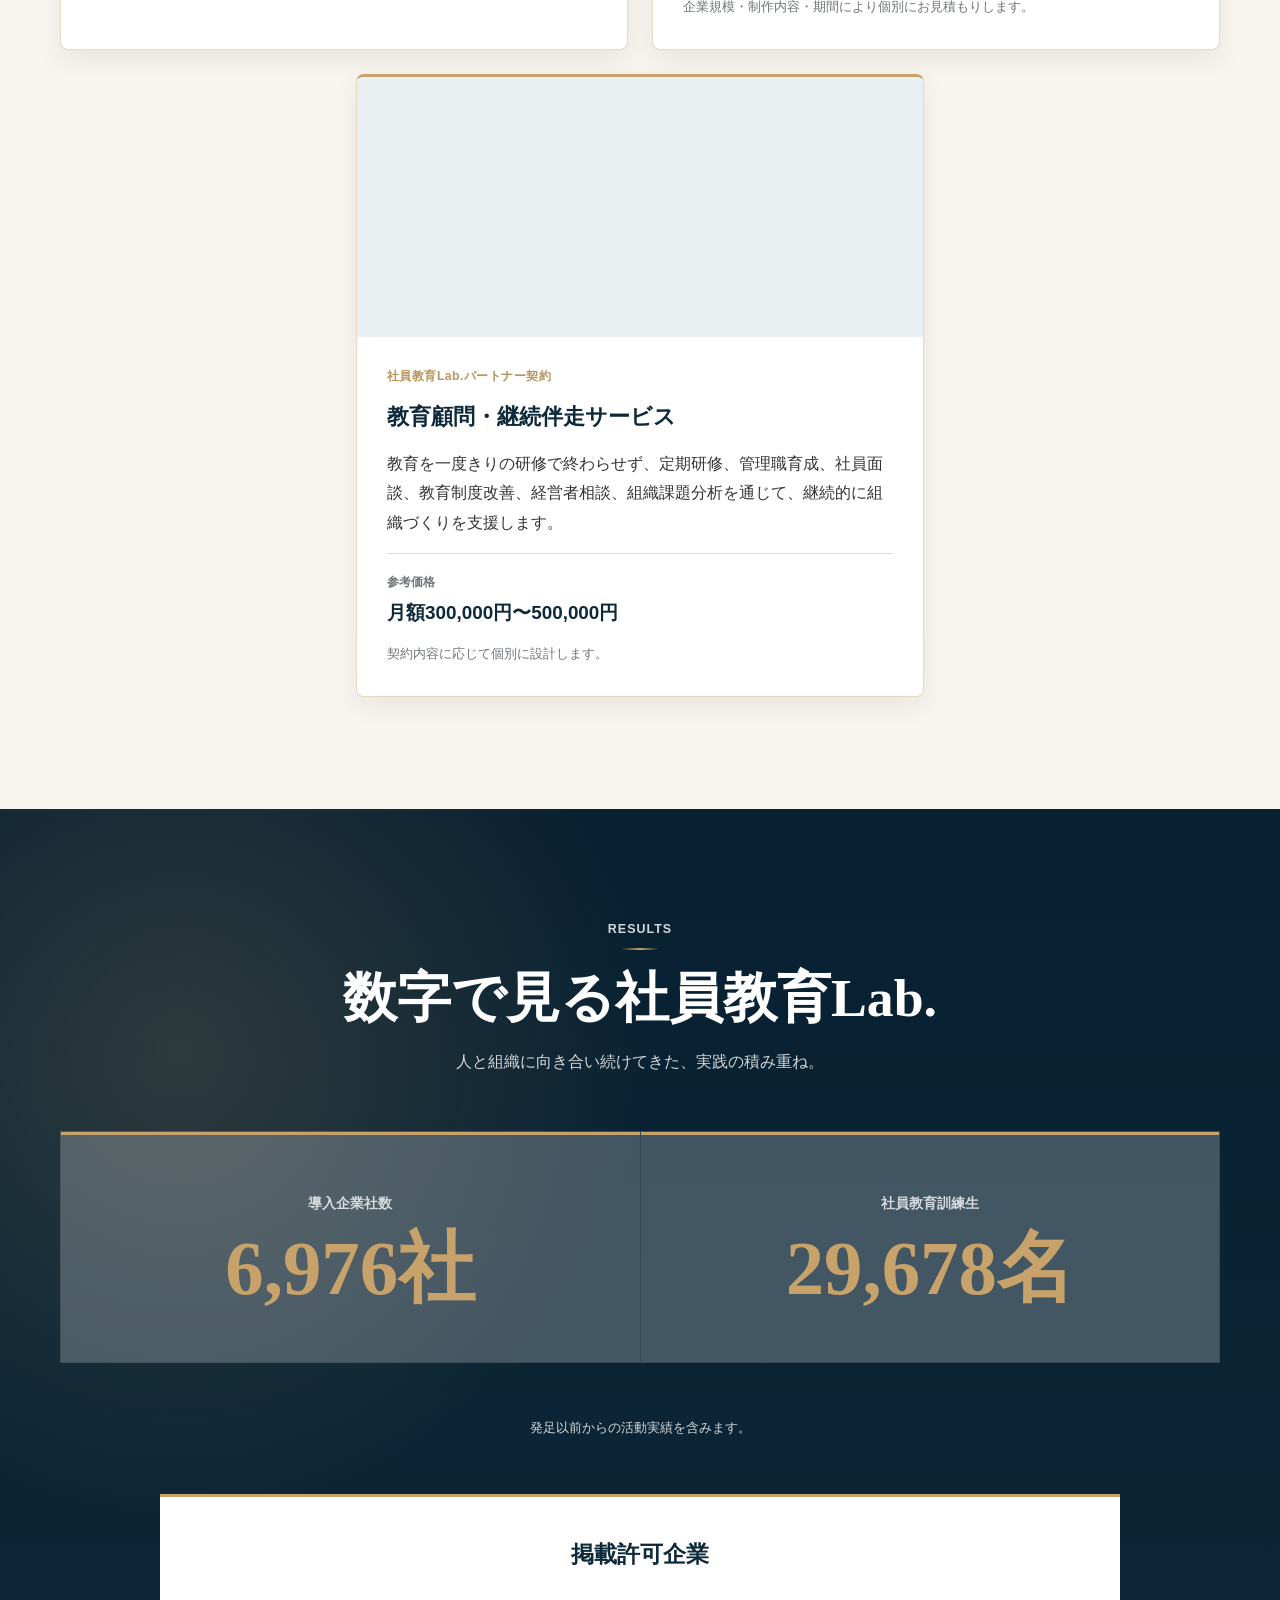
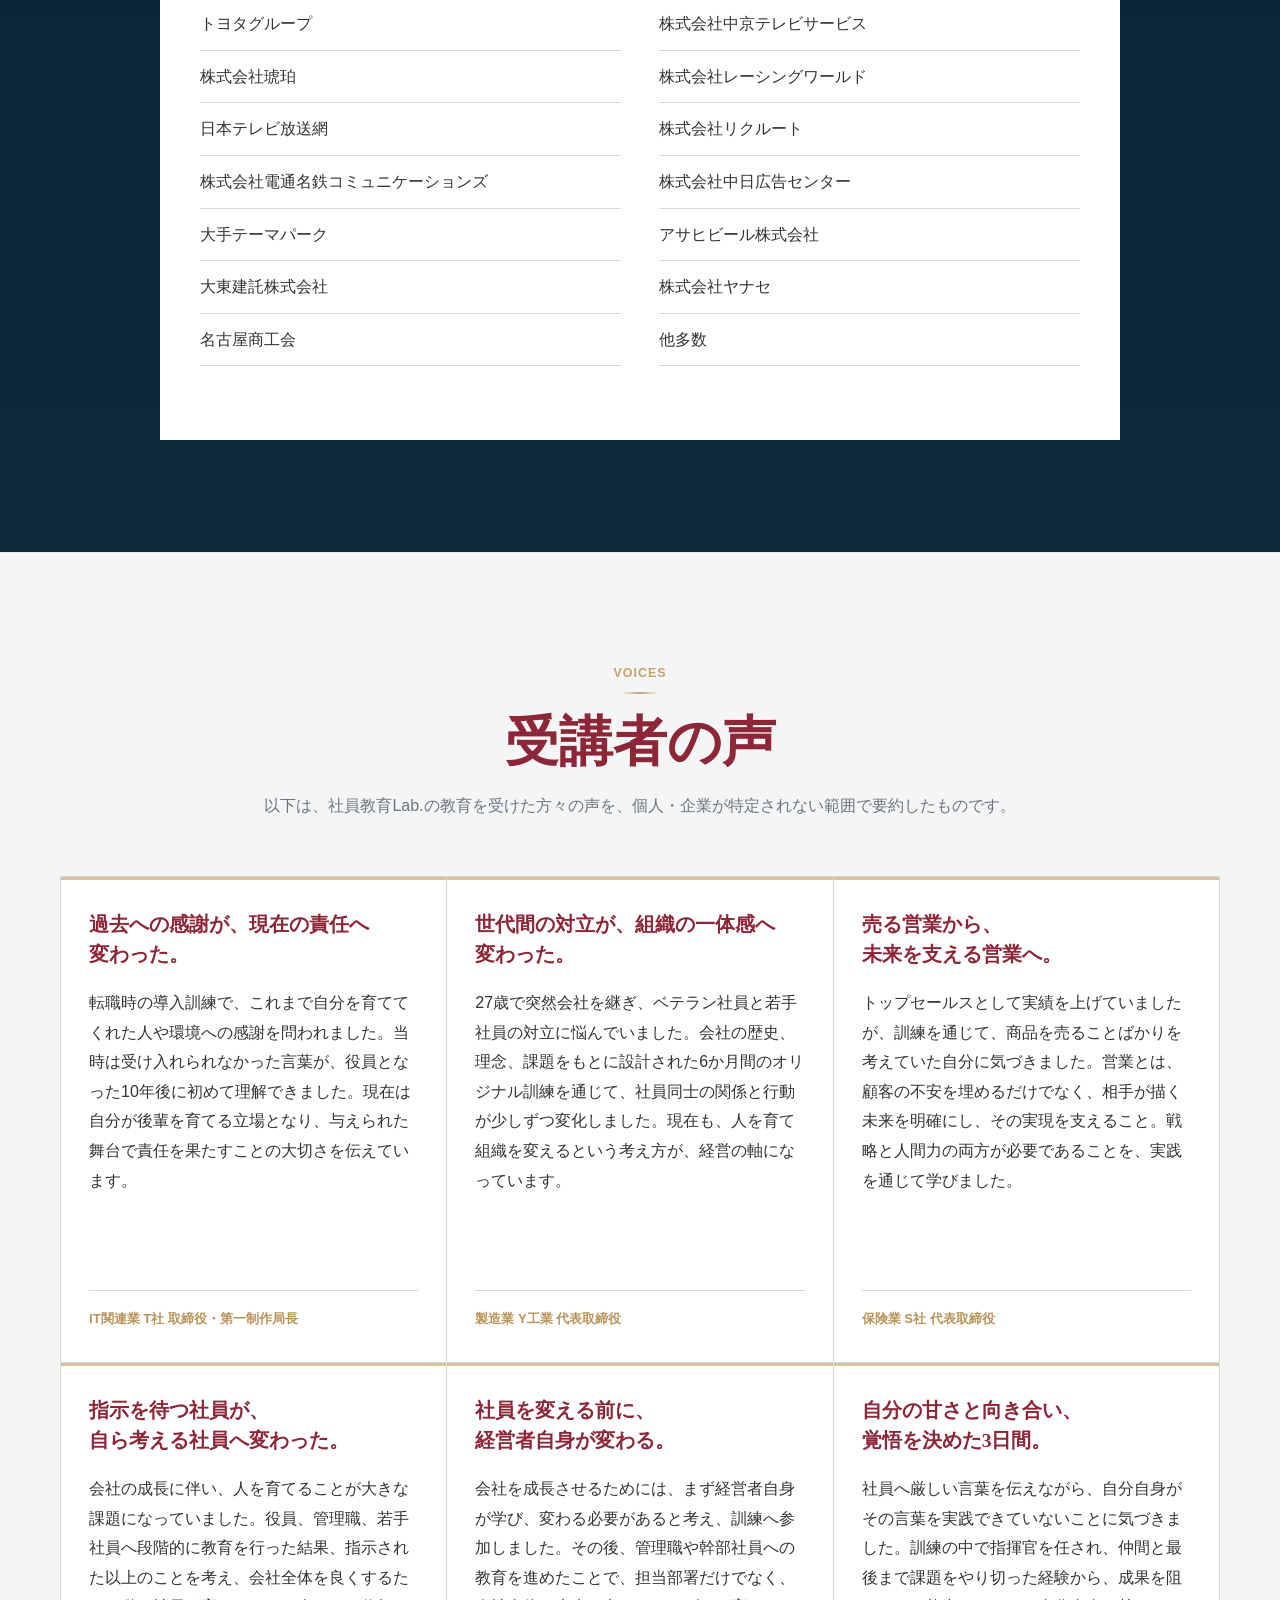
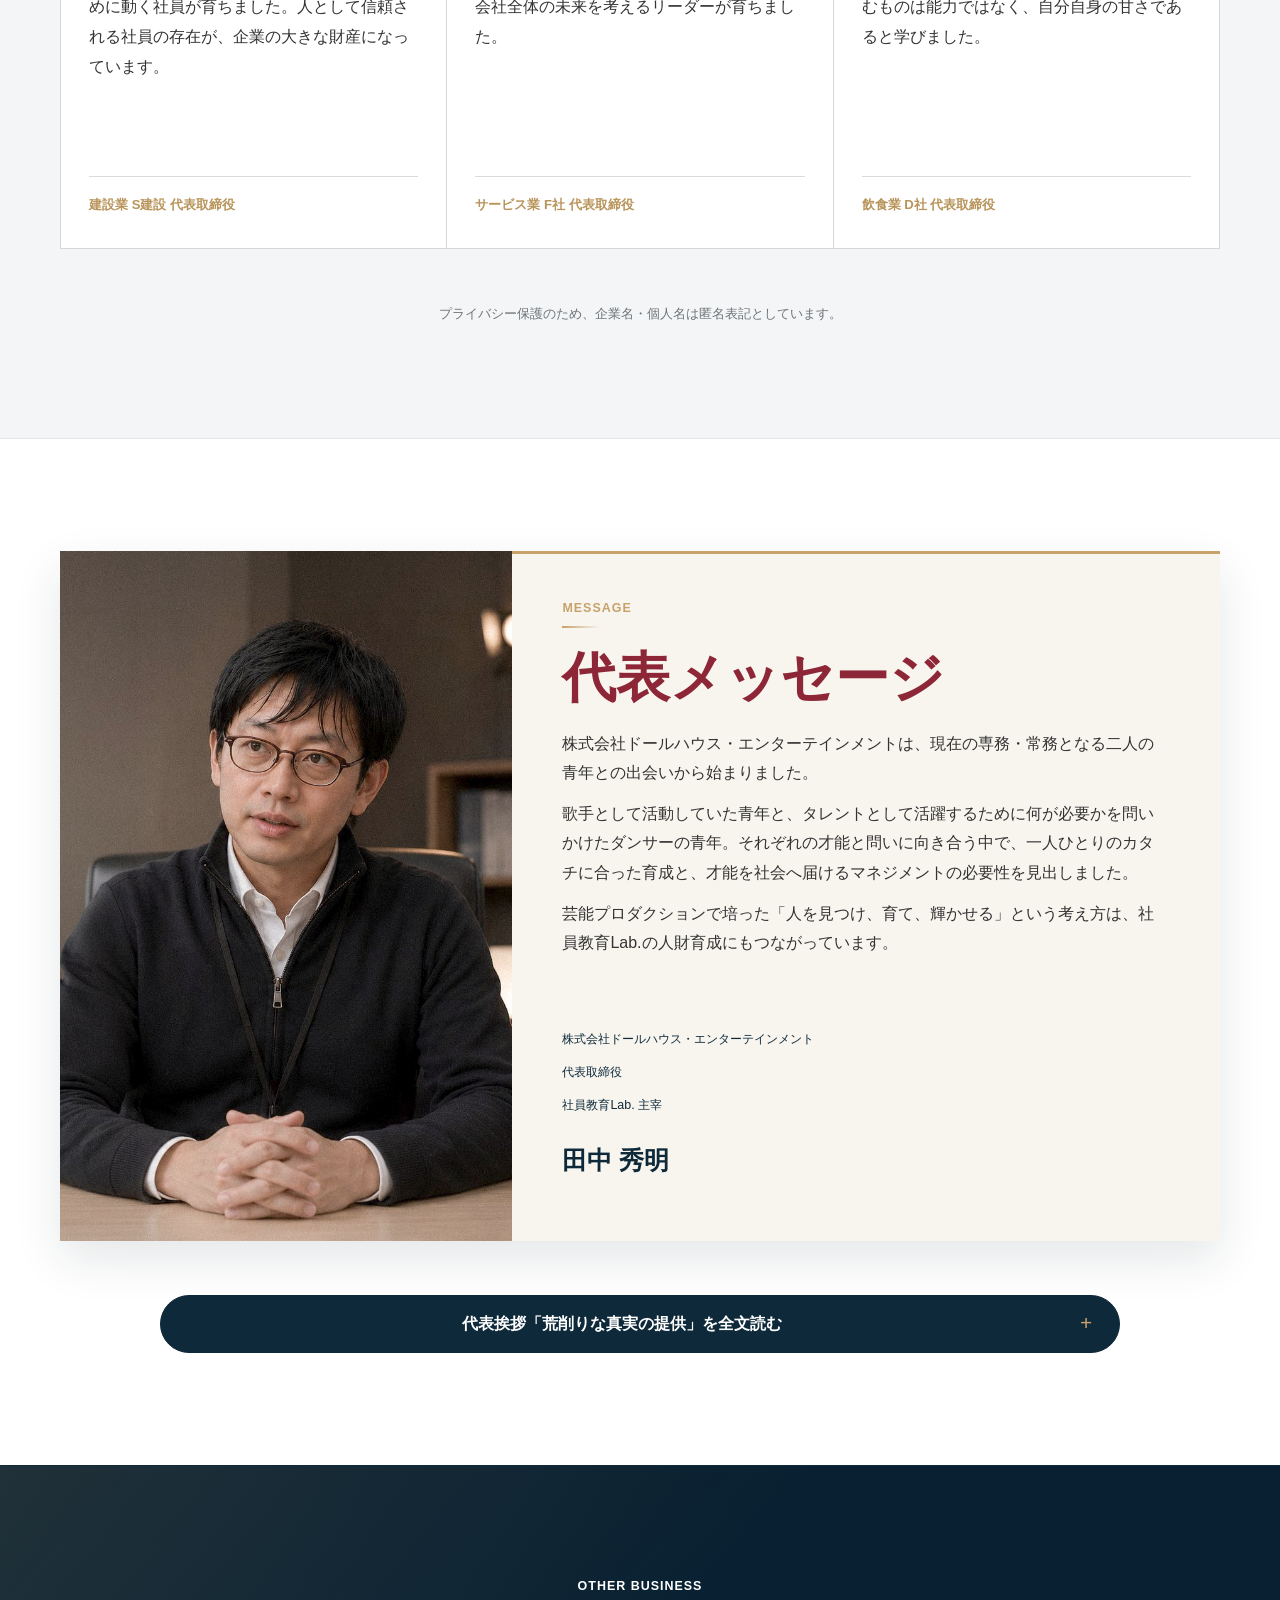
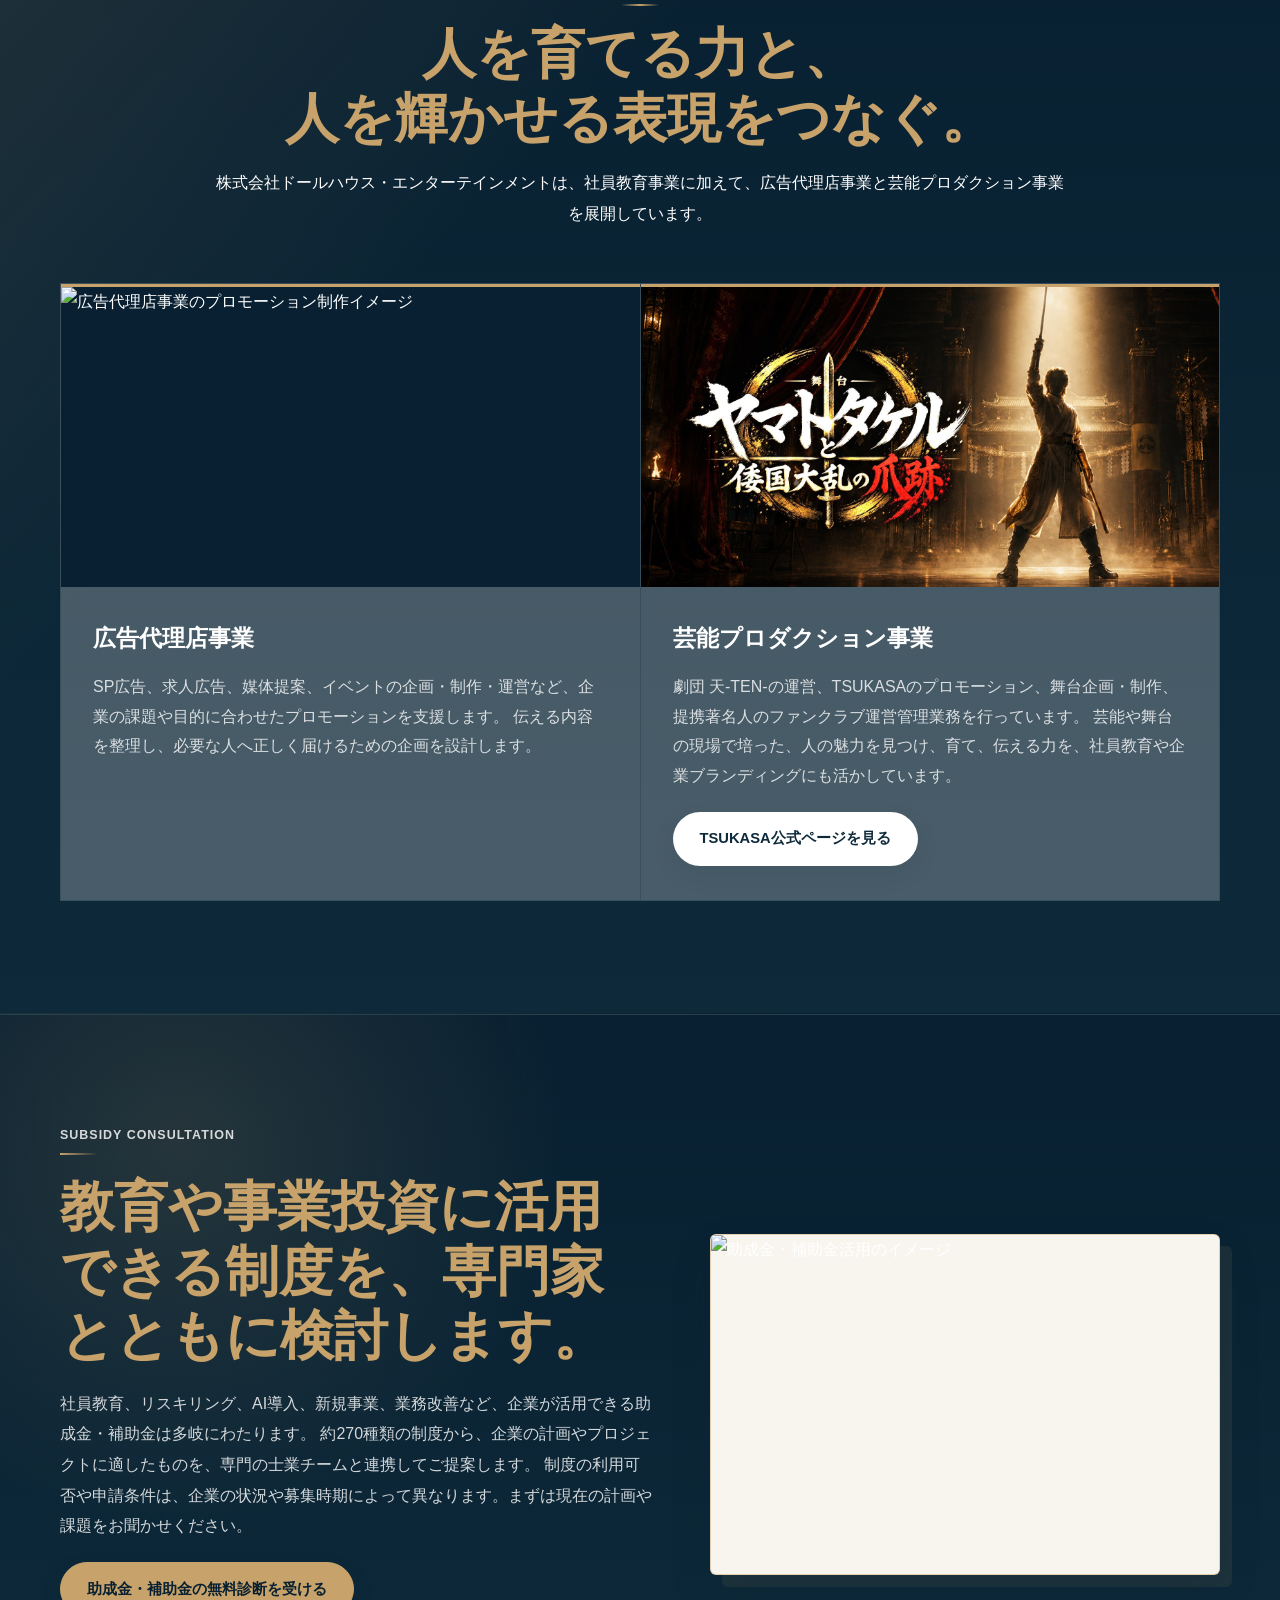
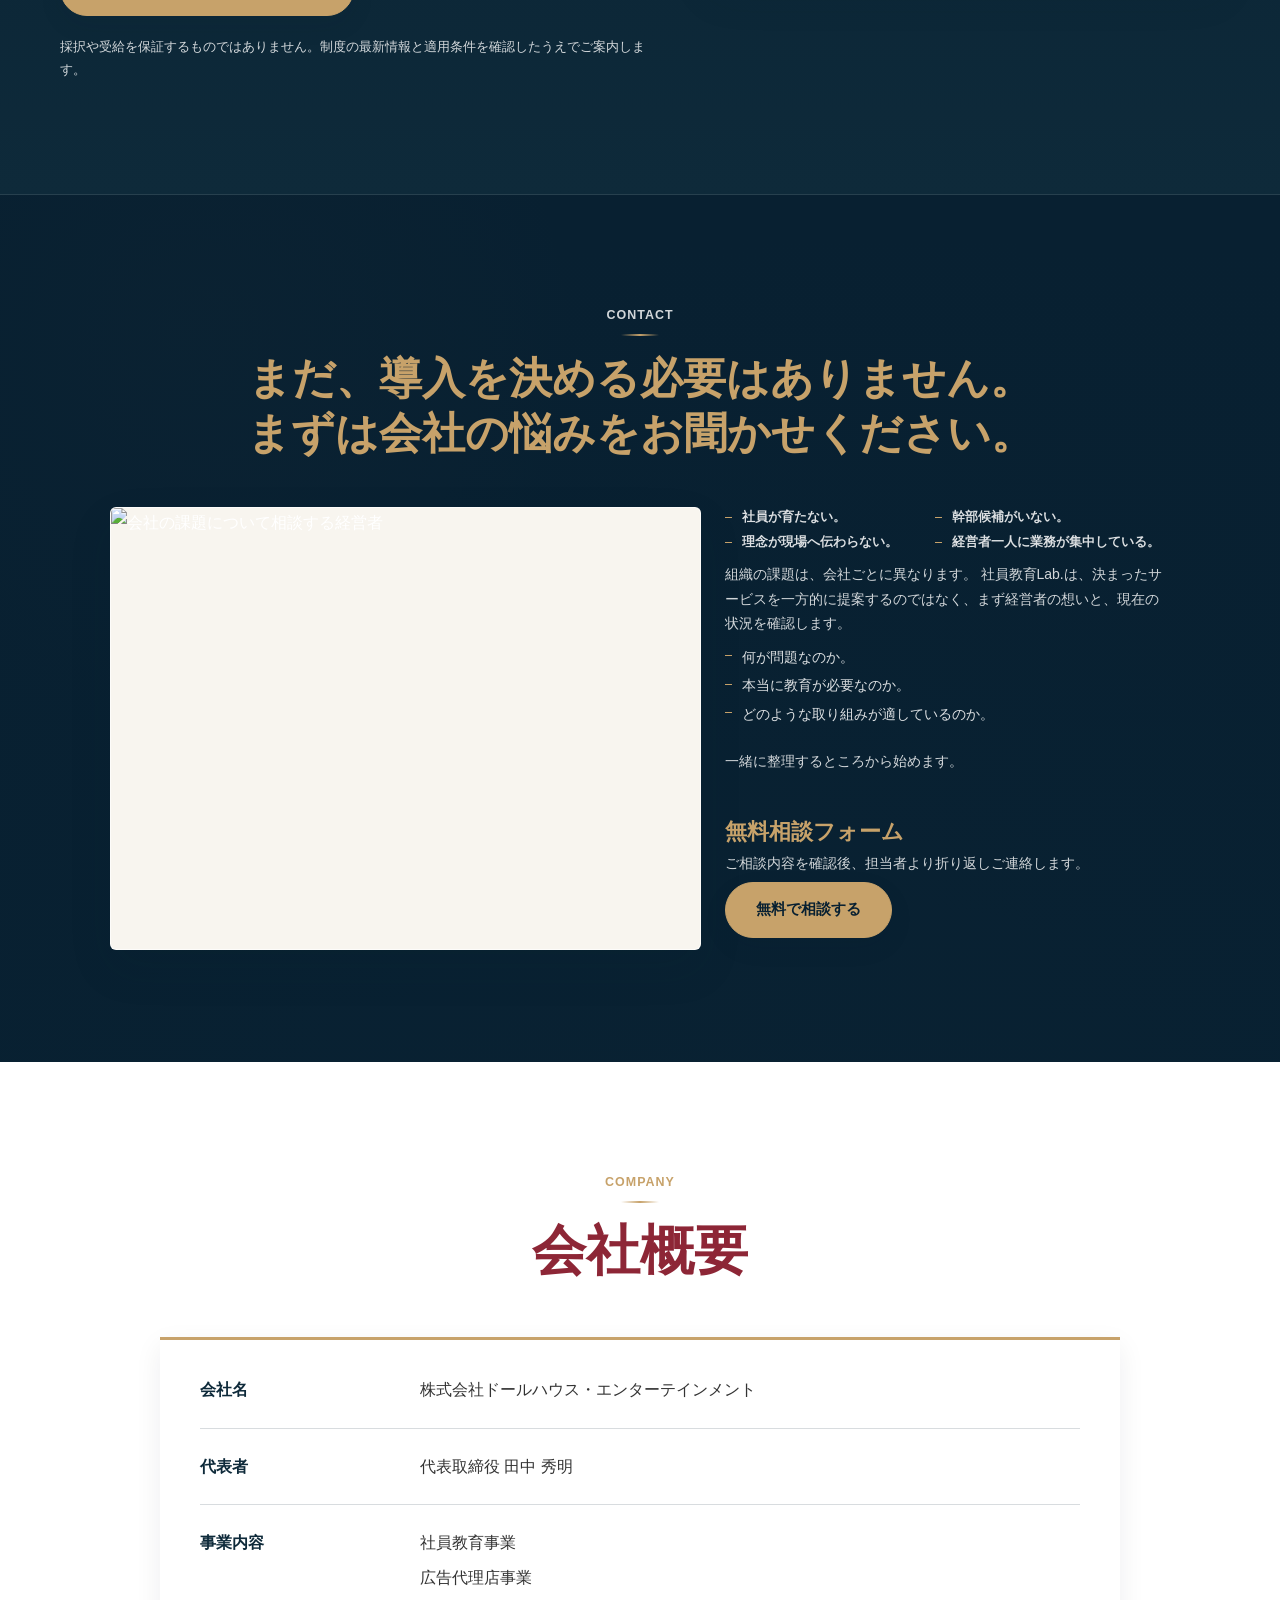
==== commit 16e24752: "Import dollhouse-contact-final 2 (latest client ZIP) as baseline Co-Authored-By: Claude Fable 5 <nor" ====
--- a/index.html
+++ b/index.html
@@ -1,5767 +1,609 @@
 <!DOCTYPE html>
 <html lang="ja">
 <head>
-<meta charset="UTF-8">
-<meta name="viewport" content="width=device-width, initial-scale=1.0">
-<title>TSUKASA OFFICIAL｜劇団 天-TEN-｜舞台『ヤマトタケルと倭国大乱の爪跡』第五話 草薙の剣と守るべき命</title>
-<meta name="description" content="TSUKASA OFFICIAL／劇団 天-TEN-（劇団天）公式サイト。舞台 ヤマトタケル『ヤマトタケルと倭国大乱の爪跡』第五話「草薙の剣と守るべき命」は2026年10月30日（金）南文化小劇場にて上演。第2回 公開オーディションは2026年7月24日・25日開催。">
-<meta property="og:title" content="TSUKASA OFFICIAL｜劇団 天-TEN-｜舞台『ヤマトタケルと倭国大乱の爪跡』">
-<meta property="og:description" content="劇団 天-TEN-（劇団天）公式サイト。TSUKASA主演・座長、舞台 ヤマトタケル『ヤマトタケルと倭国大乱の爪跡』第五話「草薙の剣と守るべき命」。">
-<meta property="og:type" content="website">
-<link rel="preconnect" href="https://fonts.googleapis.com">
-<link rel="preconnect" href="https://fonts.gstatic.com" crossorigin>
-<link href="https://fonts.googleapis.com/css2?family=Shippori+Mincho+B1:wght@400;500;600;700;800&family=Noto+Serif+JP:wght@300;400;500;600&family=Cinzel:wght@400;500;600&display=swap" rel="stylesheet">
-<style>
-/* ==========================================================
-   舞台『ヤマトタケルと倭国大乱の爪跡』公式LP
-   - 画像は assets/ 配下の相対パスで管理（base64直埋め禁止）
-   - HEROのメインビジュアルは assets/hero/ の3ファイルを同名で差し替えるだけで反映
-   ========================================================== */
-:root{
-  --bg:#0A0908;          /* 漆黒 */
-  --bg2:#110E0A;         /* 墨   */
-  --kinari:#ECE3CE;      /* 生成り */
-  --kinari2:#E4D9BE;
-  --sumi:#221D16;
-  --line:rgba(199,162,90,.28);
-  --gold:#C7A25A;        /* 古金 */
-  --gold-bright:#E8CC8A;
-  --gold-dim:#8a7449;
-  --red:#8E1F17;         /* 深赤 */
-  --red-bright:#C03A28;
-  --paper:#EDE4D3;
-  --muted:#A89B82;
-  --serif:"Shippori Mincho B1","Noto Serif JP","Yu Mincho","YuMincho","Hiragino Mincho ProN","Noto Serif CJK JP",serif;
-  --body:"Noto Serif JP","Yu Mincho","YuMincho","Hiragino Mincho ProN","Noto Serif CJK JP",serif;
-  --latin:"Cinzel",serif;
-  --ease:cubic-bezier(.22,.8,.3,1);
-}
-*{margin:0;padding:0;box-sizing:border-box}
-html{scroll-behavior:smooth;scroll-padding-top:76px}
-body{
-  background:#0A0908 url("assets/bg/washi-black.jpg") repeat;
-  background-size:1100px auto;color:var(--paper);
-  font-family:var(--body);line-height:2;letter-spacing:.06em;
-  font-feature-settings:"palt";overflow-x:hidden;
-}
-img{max-width:100%;display:block}
-a{color:inherit;text-decoration:none}
-::selection{background:var(--gold);color:#15100a}
-.sr-only{
-  position:absolute;width:1px;height:1px;padding:0;margin:-1px;overflow:hidden;
-  clip:rect(0,0,0,0);white-space:nowrap;border:0;
-}
-.grain{position:relative}
-.grain::after{
-  content:"";position:absolute;inset:0;pointer-events:none;
-  background:url("assets/bg/grain.png") repeat;opacity:.5;z-index:0;
-}
-.grain>*{position:relative;z-index:1}
-
-/* ============ LOADER ============ */
-#loader{
-  position:fixed;inset:0;z-index:1000;background:#000;
-  display:flex;flex-direction:column;align-items:center;justify-content:center;gap:26px;
-  transition:transform 1s var(--ease),opacity .6s ease .5s;
-}
-#loader .ld-logo{width:min(320px,62vw);opacity:0;transform:scale(.96);
-  animation:ldIn .8s var(--ease) .1s forwards;
-}
-#loader .ld-brand{
-  font-family:var(--latin);font-size:11px;letter-spacing:.5em;text-indent:.5em;color:var(--gold);
-  opacity:0;animation:ldIn .8s ease .3s forwards;
-}
-#loader .ld-bar{width:min(320px,62vw);height:1px;background:rgba(199,162,90,.18);overflow:hidden}
-#loader .ld-bar i{display:block;height:100%;width:0;background:linear-gradient(to right,var(--gold),var(--gold-bright));
-  animation:ldBar .9s var(--ease) .2s forwards}
-@keyframes ldIn{to{opacity:1;transform:none}}
-@keyframes ldBar{to{width:100%}}
-#loader.done{transform:translateY(-100%);opacity:0;pointer-events:none}
-body.loading{overflow:hidden}
-
-/* ============ HEADER ============ */
-header{
-  position:fixed;top:0;left:0;right:0;z-index:100;height:68px;
-  display:flex;align-items:center;
-  transition:background .5s ease,border-color .5s ease;
-  border-bottom:1px solid transparent;
-}
-header.solid{background:rgba(10,9,8,.9);backdrop-filter:blur(8px);border-bottom-color:rgba(199,162,90,.18)}
-.hd-inner{width:100%;max-width:1280px;margin:0 auto;display:flex;align-items:center;justify-content:space-between;padding:0 22px}
-.hd-brand{display:flex;align-items:center;gap:12px}
-.hd-brand img{height:40px;width:auto}
-.hd-brand .t{display:flex;flex-direction:column;line-height:1.3}
-.hd-brand .en{font-family:var(--latin);font-size:10px;letter-spacing:.3em;color:var(--gold)}
-.hd-brand .ja{font-family:var(--serif);font-size:13.5px;font-weight:700;letter-spacing:.18em}
-nav.pc{display:flex;gap:2px}
-nav.pc a{
-  position:relative;font-family:var(--latin);font-size:10.5px;letter-spacing:.16em;color:var(--muted);
-  padding:8px 9px;transition:color .25s;white-space:nowrap;
-}
-nav.pc a::after{
-  content:"";position:absolute;left:9px;right:9px;bottom:3px;height:1px;
-  background:var(--gold);transform:scaleX(0);transform-origin:left;transition:transform .35s var(--ease);
-}
-nav.pc a:hover{color:var(--gold-bright)}
-nav.pc a:hover::after{transform:scaleX(1)}
-.menu-btn{display:none;background:none;border:1px solid var(--line);color:var(--gold);
-  font-family:var(--latin);font-size:11px;letter-spacing:.2em;padding:8px 14px;cursor:pointer}
-.sp-nav{display:none;position:fixed;top:68px;left:0;right:0;bottom:0;z-index:99;
-  background:rgba(8,7,5,.97);padding:30px 24px;overflow-y:auto}
-.sp-nav.open{display:block}
-.sp-nav a{display:block;padding:13px 4px;border-bottom:1px solid rgba(199,162,90,.14);
-  font-family:var(--serif);font-size:15px;letter-spacing:.14em}
-.sp-nav a span{font-family:var(--latin);font-size:10px;letter-spacing:.26em;color:var(--gold);display:block}
-
-/* ============ HERO（4レイヤー構造） ============ */
-.hero{position:relative;min-height:100svh;overflow:hidden;background:#050403}
-/* layer1: メインビジュアル */
-.hero-visual{position:absolute;inset:0;overflow:hidden}
-.hero-visual img{width:100%;height:100%;object-fit:cover;object-position:center center;
-  transform:scale(1.06);animation:kenburns 22s ease-out forwards}
-@keyframes kenburns{to{transform:scale(1.0)}}
-/* layer2: オーバーレイ（黒グラデ・深赤・古金・墨） */
-.hero-overlay{position:absolute;inset:0;pointer-events:none;
-  background:
-    linear-gradient(to top,rgba(5,4,3,.96) 0%,rgba(5,4,3,.55) 26%,rgba(5,4,3,0) 55%),
-    linear-gradient(to right,rgba(5,4,3,.88) 0%,rgba(5,4,3,.35) 32%,rgba(5,4,3,0) 58%),
-    linear-gradient(to left,rgba(5,4,3,.6) 0%,rgba(5,4,3,0) 30%),
-    linear-gradient(to bottom,rgba(5,4,3,.55),rgba(5,4,3,0) 22%),
-    radial-gradient(900px 480px at 78% 30%, rgba(199,162,90,.10), transparent 70%),
-    radial-gradient(700px 500px at 12% 96%, rgba(142,31,23,.16), transparent 70%);
-}
-.hero-overlay::after{content:"";position:absolute;inset:0;background:url("assets/bg/grain.png") repeat;opacity:.55}
-/* layer3: コンテンツ（PC=左下寄せ） */
-.hero-content{
-  position:absolute;left:0;right:0;bottom:0;
-  max-width:1280px;margin:0 auto;padding:0 26px 56px;
-  display:flex;flex-direction:column;align-items:flex-start;gap:0;
-}
-.hc-brand{display:flex;align-items:center;gap:12px;margin-bottom:18px}
-.hc-brand .rule{width:42px;height:1px;background:linear-gradient(to right,transparent,var(--gold))}
-.hc-brand span{font-family:var(--latin);font-size:11px;letter-spacing:.34em;color:var(--gold)}
-.hc-brand b{font-family:var(--serif);font-size:13px;font-weight:700;letter-spacing:.26em;color:var(--paper)}
-.hc-logo{width:min(440px,72vw)}
-.hc-logo img{width:100%;mix-blend-mode:screen}
-.hc-ep{
-  margin-top:16px;font-family:var(--serif);font-weight:700;
-  font-size:clamp(16px,2vw,21px);letter-spacing:.14em;color:var(--gold-bright);
-}
-.hc-ep small{display:inline-block;font-size:.66em;letter-spacing:.26em;color:var(--paper);
-  border:1px solid var(--gold-dim);padding:2px 10px;margin-right:12px;vertical-align:2px}
-.hc-spec{margin-top:12px;font-size:13px;line-height:2.15;color:#D9CFBA}
-.hc-spec b{font-family:var(--serif);font-size:1.25em;color:var(--paper);letter-spacing:.1em}
-.hc-spec .dot{color:var(--gold-dim);margin:0 8px}
-.hc-aud{margin-top:8px;font-size:12px;letter-spacing:.1em;color:var(--gold)}
-.hero-ctas{display:flex;gap:12px;flex-wrap:wrap;margin-top:22px}
-.btn{
-  display:inline-flex;align-items:center;justify-content:center;position:relative;overflow:hidden;
-  font-family:var(--serif);font-size:12.5px;letter-spacing:.2em;font-weight:600;text-indent:.2em;
-  padding:13px 26px;border:1px solid var(--gold-dim);color:var(--gold-bright);
-  background:linear-gradient(180deg,rgba(199,162,90,.12),rgba(199,162,90,.02));
-  transition:color .35s,border-color .35s,box-shadow .35s;
-}
-.btn::before{
-  content:"";position:absolute;inset:0;background:rgba(199,162,90,.18);
-  transform:scaleX(0);transform-origin:left;transition:transform .4s var(--ease);z-index:-1;
-}
-.btn:hover{border-color:var(--gold-bright);box-shadow:0 0 22px rgba(199,162,90,.22)}
-.btn:hover::before{transform:scaleX(1)}
-.btn.red{border-color:rgba(192,58,40,.65);color:#F2CDBC;background:linear-gradient(180deg,rgba(142,31,23,.3),rgba(142,31,23,.08))}
-.btn.red::before{background:rgba(142,31,23,.35)}
-.btn.red:hover{border-color:var(--red-bright);box-shadow:0 0 22px rgba(142,31,23,.35)}
-/* 縦組みサブコピー（主役にしない） */
-.hero-copy-v{
-  position:absolute;right:max(26px,calc((100vw - 1280px)/2 + 26px));bottom:120px;
-  writing-mode:vertical-rl;font-feature-settings:normal;
-  font-family:var(--serif);font-weight:600;font-size:clamp(14px,1.4vw,18px);
-  letter-spacing:.34em;line-height:2.2;color:rgba(237,228,211,.85);
-  padding:14px 12px;border-right:1px solid rgba(199,162,90,.4);
-  text-shadow:0 2px 14px rgba(0,0,0,.8);
-}
-/* layer4: スクロール誘導 */
-.hero-scroll{
-  position:absolute;right:max(30px,calc((100vw - 1280px)/2 + 30px));bottom:0;
-  display:flex;flex-direction:column;align-items:center;gap:8px;
-}
-.hero-scroll span{font-family:var(--latin);font-size:9px;letter-spacing:.4em;color:var(--gold)}
-.hero-scroll i{display:block;width:1px;height:58px;overflow:hidden;position:relative}
-.hero-scroll i::after{
-  content:"";position:absolute;left:0;top:-100%;width:1px;height:100%;
-  background:linear-gradient(to bottom,transparent,var(--gold-bright));
-  animation:scrollLine 2.2s var(--ease) infinite;
-}
-@keyframes scrollLine{0%{top:-100%}55%{top:0}100%{top:100%}}
-/* HERO進入アニメーション */
-.hero [data-hero]{opacity:0;transform:translateY(22px);transition:opacity 1s var(--ease),transform 1s var(--ease)}
-body.ready .hero [data-hero]{opacity:1;transform:none}
-body.ready .hero [data-hero="1"]{transition-delay:.1s}
-body.ready .hero [data-hero="2"]{transition-delay:.25s}
-body.ready .hero [data-hero="3"]{transition-delay:.4s}
-body.ready .hero [data-hero="4"]{transition-delay:.55s}
-body.ready .hero [data-hero="5"]{transition-delay:.7s}
-
-/* ============ オーディション帯（マーキー） ============ */
-.aud-band{
-  display:block;background:linear-gradient(90deg,#170c08,#241008 50%,#170c08);
-  border-top:1px solid rgba(192,58,40,.4);border-bottom:1px solid rgba(192,58,40,.4);
-  overflow:hidden;white-space:nowrap;padding:13px 0;position:relative;
-}
-.aud-band .track{display:inline-flex;gap:0;animation:marquee 26s linear infinite;will-change:transform}
-.aud-band:hover .track{animation-play-state:paused}
-.aud-band .unit{display:inline-flex;align-items:center;gap:22px;padding-right:60px}
-.aud-band .tag{
-  font-family:var(--serif);font-size:12px;font-weight:700;letter-spacing:.2em;color:#F2CDBC;
-  border:1px solid rgba(192,58,40,.7);padding:2px 12px;background:rgba(142,31,23,.25);
-}
-.aud-band .txt{font-family:var(--serif);font-size:13px;letter-spacing:.14em;color:var(--gold-bright)}
-.aud-band .roles{font-size:11.5px;letter-spacing:.1em;color:var(--muted)}
-@keyframes marquee{to{transform:translateX(-50%)}}
-
-/* ============ 共通セクション ============ */
-section{padding:110px 22px;position:relative}
-.wrap{max-width:1080px;margin:0 auto}
-.wrap-n{max-width:880px;margin:0 auto}
-.sec-label{
-  position:absolute;top:108px;writing-mode:vertical-rl;font-family:var(--latin);
-  font-size:10px;letter-spacing:.5em;color:rgba(199,162,90,.4);left:max(14px,calc((100vw - 1280px)/2));
-  user-select:none;pointer-events:none;
-}
-.sec-head{margin-bottom:58px;text-align:center}
-.sec-head .en{
-  font-family:var(--latin);font-size:12px;letter-spacing:.5em;text-indent:.5em;
-  color:var(--gold);display:block;margin-bottom:14px;
-}
-.sec-head h2{
-  font-family:var(--serif);font-size:clamp(22px,3.4vw,30px);font-weight:700;
-  letter-spacing:.18em;line-height:1.8;
-}
-.sec-head .rule{
-  width:64px;height:1px;margin:24px auto 0;
-  background:linear-gradient(to right,transparent,var(--gold),transparent);position:relative;
-  transform:scaleX(0);transition:transform 1s var(--ease) .3s;
-}
-.sec-head.in .rule{transform:scaleX(1)}
-.sec-head .rule::after{
-  content:"";position:absolute;left:50%;top:-3px;width:7px;height:7px;
-  transform:translateX(-50%) rotate(45deg);background:inherit;
-  background:var(--bg);border:1px solid var(--gold);
-}
-.lead-p{font-size:14.5px;line-height:2.5;color:#D8CDB8}
-.lead-p + .lead-p{margin-top:1.6em}
-.note{font-size:12px;color:var(--muted)}
-.center{text-align:center}
-
-/* リビール */
-.rv{opacity:0;transform:translateY(28px);transition:opacity 1s var(--ease),transform 1s var(--ease)}
-.rv.in{opacity:1;transform:none}
-.rv-clip{clip-path:inset(0 0 100% 0);transition:clip-path 1.1s var(--ease)}
-.rv-clip.in{clip-path:inset(0 0 0% 0)}
-.rv[data-d="1"]{transition-delay:.12s}.rv[data-d="2"]{transition-delay:.24s}.rv[data-d="3"]{transition-delay:.36s}
-
-/* ============ INFORMATION ============ */
-#information{
-  background:
-    radial-gradient(800px 360px at 50% 0%, rgba(199,162,90,.10), transparent 70%),
-    linear-gradient(180deg,rgba(14,12,9,.82),rgba(10,9,8,.82));
-}
-.info-card{
-  border:1px solid var(--line);
-  background:linear-gradient(160deg,rgba(199,162,90,.07),rgba(0,0,0,0));
-  padding:48px 40px;margin-top:46px;position:relative;
-}
-.info-card::before{
-  content:"第五話";position:absolute;top:-14px;left:30px;background:#0D0B08;
-  font-family:var(--serif);color:var(--gold-bright);font-size:13px;letter-spacing:.24em;
-  padding:0 16px;border:1px solid var(--gold-dim);line-height:27px;
-}
-.info-title{font-family:var(--serif);font-size:clamp(20px,2.8vw,26px);font-weight:700;letter-spacing:.12em;margin-bottom:26px;color:var(--gold-bright)}
-.spec{display:grid;grid-template-columns:128px 1fr;border-top:1px solid rgba(199,162,90,.16)}
-.spec dt,.spec dd{padding:13px 6px;border-bottom:1px solid rgba(199,162,90,.16);font-size:14px}
-.spec dt{font-family:var(--serif);color:var(--gold);letter-spacing:.18em;font-weight:600}
-.spec dd strong{font-weight:600;color:var(--paper)}
-.info-aud{
-  margin-top:26px;border:1px solid rgba(192,58,40,.45);padding:18px 22px;
-  background:rgba(142,31,23,.10);font-size:13px;line-height:2.1;
-}
-.info-aud b{font-family:var(--serif);color:#F2CDBC;letter-spacing:.16em}
-
-/* ============ MOVIE ============ */
-#movie{background:
-  radial-gradient(700px 420px at 14% 100%, rgba(142,31,23,.10), transparent 70%),
-  linear-gradient(180deg,rgba(10,9,8,.8),rgba(12,10,7,.8))}
-.movie-grid{display:grid;grid-template-columns:1fr 1fr;gap:34px;margin-top:14px}
-.movie-item .frame{position:relative;aspect-ratio:16/9;border:1px solid var(--line);background:#000;overflow:hidden}
-.movie-item iframe{position:absolute;inset:0;width:100%;height:100%;border:0}
-.movie-item .ph{
-  position:absolute;inset:0;display:flex;flex-direction:column;align-items:center;justify-content:center;gap:12px;
-  background:
-    url("assets/bg/grain.png") repeat,
-    radial-gradient(ellipse at center,rgba(199,162,90,.10),rgba(0,0,0,.5));
-}
-.movie-item .ph .mark{width:54px;height:54px;border:1px solid var(--gold-dim);transform:rotate(45deg);
-  display:flex;align-items:center;justify-content:center}
-.movie-item .ph .mark span{transform:rotate(-45deg);font-family:var(--serif);color:var(--gold);font-size:12px}
-.movie-item .ph p{font-family:var(--latin);font-size:11px;color:var(--muted);letter-spacing:.34em}
-.movie-item h3{font-family:var(--serif);font-size:16px;font-weight:700;letter-spacing:.2em;margin:18px 0 8px;color:var(--gold-bright)}
-.movie-item p.desc{font-size:13px;color:var(--muted);line-height:2.1}
-.theme-song{
-  margin-top:34px;padding:30px 32px;border:1px solid rgba(199,162,90,.32);
-  background:
-    linear-gradient(140deg,rgba(199,162,90,.08),rgba(142,31,23,.10)),
-    rgba(10,8,6,.52);
-  text-align:center;
-}
-.theme-song .en{
-  display:block;margin-bottom:10px;font-family:var(--latin);font-size:11px;
-  letter-spacing:.34em;color:var(--gold);
-}
-.theme-song h3{
-  font-family:var(--serif);font-size:clamp(19px,2.7vw,27px);
-  letter-spacing:.2em;color:var(--gold-bright);margin:8px 0 14px;
-}
-.theme-song p{font-size:13.5px;color:var(--muted);line-height:2.15}
-.theme-song .theme-audio{
-  display:block;width:min(100%,560px);margin:24px auto 0;accent-color:var(--gold);
-}
-.movie-item .movie-link{
-  display:inline-block;margin-top:6px;font-size:12.5px;letter-spacing:.08em;
-  color:var(--gold-bright);border-bottom:1px solid rgba(199,162,90,.5);
-  transition:color .25s,border-color .25s;
-}
-.movie-item .movie-link:hover{color:#fff;border-color:#fff}
-
-/* ============ INTRODUCTION（生成り＝紙のセクション） ============ */
-#introduction{
-  background:
-    radial-gradient(900px 500px at 88% 8%, rgba(142,31,23,.08), transparent 60%),
-    linear-gradient(180deg,var(--kinari),var(--kinari2));
-  color:var(--sumi);
-}
-#introduction::before,#introduction::after{
-  content:"";position:absolute;left:0;right:0;height:10px;pointer-events:none;
-  background:linear-gradient(to bottom,#0A0908,transparent);
-}
-#introduction::before{top:0}
-#introduction::after{bottom:0;transform:rotate(180deg)}
-#introduction .sec-head .en{color:var(--red)}
-#introduction .sec-head h2{color:var(--sumi)}
-#introduction .sec-head .rule{background:linear-gradient(to right,transparent,var(--red),transparent)}
-#introduction .sec-head .rule::after{background:var(--kinari);border-color:var(--red)}
-#introduction .lead-p{color:#473D2E}
-.intro-grid{display:grid;grid-template-columns:auto 1fr;gap:64px;align-items:start}
-.intro-copy-v{
-  writing-mode:vertical-rl;font-feature-settings:normal;
-  font-family:var(--serif);font-weight:800;font-size:clamp(24px,3.2vw,34px);
-  letter-spacing:.3em;line-height:2.0;color:var(--sumi);
-  padding:10px 18px;border-right:2px solid var(--red);
-  min-height:380px;
-}
-.intro-copy-v em{font-style:normal;color:var(--red)}
-
-/* ============ SERIES ============ */
-#series{background:
-  radial-gradient(900px 480px at 50% -5%, rgba(199,162,90,.08), transparent 70%),
-  linear-gradient(180deg,rgba(11,10,8,.8),rgba(14,11,8,.8) 50%,rgba(10,9,8,.8))}
-.series-sub{
-  font-family:var(--serif);font-size:15px;font-weight:700;letter-spacing:.3em;color:var(--gold);
-  display:flex;align-items:center;gap:18px;margin:64px 0 26px;
-}
-.series-sub::before,.series-sub::after{content:"";height:1px;background:rgba(199,162,90,.25);flex:0 0 42px}
-.series-sub::after{flex:1}
-/* NEXT STAGE 大カード */
-.ep-next{
-  border:1px solid rgba(192,58,40,.55);position:relative;
-  background:
-    url("assets/bg/grain.png") repeat,
-    radial-gradient(700px 360px at 85% 0%, rgba(142,31,23,.2), transparent 70%),
-    linear-gradient(160deg,#171008,#0C0A07);
-  box-shadow:0 0 60px rgba(142,31,23,.14);
-  display:grid;grid-template-columns:120px 1fr;
-}
-.ep-next .vside{
-  border-right:1px solid rgba(192,58,40,.4);display:flex;flex-direction:column;align-items:center;justify-content:center;gap:18px;padding:30px 0;
-}
-.ep-next .vside .ns{font-family:var(--latin);font-size:10px;letter-spacing:.4em;color:var(--red-bright);writing-mode:vertical-rl}
-.ep-next .vside .num{writing-mode:vertical-rl;font-family:var(--serif);font-weight:800;font-size:24px;letter-spacing:.3em;color:var(--gold-bright)}
-.ep-next .body{padding:40px 42px}
-.ep-next h3{font-family:var(--serif);font-size:clamp(20px,3vw,27px);font-weight:800;letter-spacing:.12em;color:var(--gold-bright);margin:6px 0 16px}
-.ep-next .date-l{font-family:var(--serif);font-size:14px;letter-spacing:.16em;color:#F2CDBC}
-.ep-next .story{font-size:13.5px;color:#D5CAB4;line-height:2.25;margin-top:14px}
-.ep-next .story p+p{margin-top:.9em}
-.ep-next .meta{margin-top:18px;font-size:13px;color:var(--muted);line-height:2.1}
-.ep-next .meta b{color:var(--gold)}
-.ep-next .ctas{margin-top:22px;display:flex;gap:12px;flex-wrap:wrap}
-/* アコーディオン共通 */
-.acc{border:1px solid rgba(199,162,90,.22);background:linear-gradient(160deg,rgba(22,17,9,.55),rgba(10,9,8,.35));margin-bottom:14px}
-.acc summary{
-  list-style:none;cursor:pointer;display:flex;align-items:center;gap:18px;
-  padding:20px 24px;user-select:none;transition:background .3s;
-}
-.acc summary::-webkit-details-marker{display:none}
-.acc summary:hover{background:rgba(199,162,90,.06)}
-.acc .num{
-  font-family:var(--serif);font-weight:700;font-size:15px;letter-spacing:.14em;color:var(--gold);
-  flex:0 0 64px;
-}
-.acc .ttl{font-family:var(--serif);font-weight:700;font-size:15.5px;letter-spacing:.1em;flex:1;line-height:1.7}
-.acc .dt{font-size:11.5px;color:var(--muted);letter-spacing:.1em;white-space:nowrap}
-.acc .ic{
-  flex:0 0 26px;height:26px;border:1px solid var(--gold-dim);position:relative;transform:rotate(45deg);transition:transform .4s var(--ease);
-}
-.acc .ic::before,.acc .ic::after{
-  content:"";position:absolute;background:var(--gold);top:50%;left:50%;
-}
-.acc .ic::before{width:10px;height:1px;transform:translate(-50%,-50%) rotate(-45deg)}
-.acc .ic::after{width:1px;height:10px;transform:translate(-50%,-50%) rotate(-45deg);transition:opacity .3s}
-.acc[open] .ic{transform:rotate(225deg)}
-.acc[open] .ic::after{opacity:0}
-.acc .inner{padding:4px 26px 28px 106px;border-top:1px dashed rgba(199,162,90,.2)}
-.acc .inner .story{font-size:13.5px;color:#CFC4AE;line-height:2.2;padding-top:18px}
-.acc .inner .story p+p{margin-top:.8em}
-.acc .inner h4{font-family:var(--serif);font-size:12.5px;letter-spacing:.26em;color:var(--gold);margin:20px 0 8px}
-.acc ul{list-style:none}
-.acc ul li{font-size:13px;color:#CFC4AE;padding:4px 0 4px 18px;position:relative;line-height:1.9}
-.acc ul li::before{content:"";position:absolute;left:1px;top:13px;width:6px;height:6px;transform:rotate(45deg);border:1px solid var(--gold-dim)}
-.acc.future .num{color:var(--muted)}
-.series-close{
-  margin-top:64px;text-align:center;font-family:var(--serif);
-  font-size:clamp(15px,2.4vw,19px);letter-spacing:.26em;line-height:2.6;color:var(--gold-bright);
-}
-.flyer-box{margin-top:64px;text-align:center}
-.flyer-box img{border:1px solid var(--line);margin:0 auto}
-.flyer-box p{margin-top:12px}
-
-/* ============ CAST ============ */
-#cast{background:
-  url("assets/bg/grain.png") repeat,
-  radial-gradient(800px 400px at 80% 0%, rgba(199,162,90,.07), transparent 70%),
-  linear-gradient(180deg,rgba(13,11,8,.8),rgba(10,9,8,.8))}
-.cast-grid{display:grid;grid-template-columns:repeat(3,1fr);gap:34px;margin-top:10px}
-.cast{position:relative}
-.cast .ph{aspect-ratio:3/4;overflow:hidden;border:1px solid var(--line);position:relative;background:#000}
-.cast .ph img{width:100%;height:100%;object-fit:cover;object-position:top center;transition:transform .9s var(--ease);will-change:transform}
-.cast:hover .ph img{transform:scale(1.05)}
-.cast .ph::after{content:"";position:absolute;inset:0;background:linear-gradient(to top,rgba(10,9,8,.6),transparent 40%)}
-.cast .role{
-  position:absolute;top:14px;right:14px;writing-mode:vertical-rl;
-  font-family:var(--serif);font-size:12.5px;letter-spacing:.2em;color:var(--gold-bright);
-  background:rgba(10,9,8,.74);padding:14px 7px;border:1px solid rgba(199,162,90,.35);line-height:1.6;z-index:2;
-}
-.cast h3{font-family:var(--serif);font-size:19px;font-weight:700;letter-spacing:.18em;margin-top:18px}
-.cast .sub{font-size:12px;color:var(--gold);letter-spacing:.2em;margin-top:2px}
-.cast p.desc{font-size:13px;color:var(--muted);margin-top:10px;line-height:2.1}
-.group-photo{margin-top:64px}
-.group-photo img{border:1px solid var(--line)}
-.group-photo p{text-align:center;margin-top:12px}
-.past-cast{margin-top:54px;border:1px solid var(--line);padding:32px 30px;text-align:center;
-  background:linear-gradient(160deg,rgba(199,162,90,.05),rgba(0,0,0,0))}
-.past-cast h3{font-family:var(--serif);font-size:15px;font-weight:700;letter-spacing:.3em;color:var(--gold);margin-bottom:18px}
-.past-cast ul{list-style:none;display:flex;flex-wrap:wrap;justify-content:center;gap:8px 0}
-.past-cast li{font-family:var(--serif);font-size:14px;letter-spacing:.14em;padding:0 18px;position:relative;line-height:1.9}
-.past-cast .note{margin-top:16px}
-
-/* ============ PROFILE ============ */
-#profile{background:
-  radial-gradient(700px 420px at 0% 30%, rgba(199,162,90,.07), transparent 70%),
-  linear-gradient(180deg,rgba(11,10,8,.8),rgba(13,10,7,.8))}
-.profile-grid{display:grid;grid-template-columns:380px 1fr;gap:56px;align-items:start}
-.profile-grid .ph{border:1px solid var(--line)}
-.profile-grid h3{font-family:var(--latin);font-size:30px;letter-spacing:.3em;color:var(--gold-bright);margin-bottom:4px}
-.profile-grid .name-ja{font-size:13px;color:var(--muted);letter-spacing:.22em;margin-bottom:22px}
-.profile-block{
-  border:1px solid rgba(199,162,90,.22);padding:26px 28px;
-  background:linear-gradient(160deg,rgba(199,162,90,.06),rgba(0,0,0,0));
-}
-.profile-block+.profile-block{margin-top:20px}
-.profile-block h4{
-  font-family:var(--serif);font-size:17px;letter-spacing:.18em;color:var(--paper);
-  margin-bottom:18px;
-}
-.profile-block p{font-size:13.5px;color:var(--muted);line-height:2.15}
-.profile-block p+p{margin-top:1.15em}
-.profile-block .keyword{color:var(--gold-bright);font-weight:700}
-.pf-copy{
-  font-family:var(--serif);font-size:clamp(17px,2.4vw,21px);font-weight:700;
-  letter-spacing:.2em;line-height:2.2;color:var(--gold-bright);
-  border-left:2px solid var(--gold-dim);padding-left:20px;margin:28px 0;
-}
-.pf-spec{display:grid;grid-template-columns:110px 1fr;border-top:1px solid rgba(199,162,90,.16);margin-top:26px}
-.pf-spec dt,.pf-spec dd{padding:9px 4px;border-bottom:1px solid rgba(199,162,90,.16);font-size:13px}
-.pf-spec dt{color:var(--gold);font-family:var(--serif);letter-spacing:.16em}
-.location-list{
-  display:grid;gap:10px;max-width:520px;margin:34px auto 0;
-  border-top:1px solid rgba(199,162,90,.18);border-bottom:1px solid rgba(199,162,90,.18);
-  padding:18px 0;
-}
-.location-list p{display:flex;justify-content:center;gap:18px;font-size:13px;letter-spacing:.16em;color:var(--muted)}
-.location-list span{font-family:var(--serif);color:var(--gold)}
-
-/* ============ 劇団 天-TEN- ============ */
-#ten{background:
-  radial-gradient(820px 480px at 50% 30%, rgba(199,162,90,.10), transparent 70%),
-  linear-gradient(180deg,rgba(10,9,8,.78),rgba(7,6,5,.85));
-  text-align:center}
-.ten-logo{width:min(300px,56vw);margin:0 auto 34px}
-.ten-logo img{filter:drop-shadow(0 0 36px rgba(199,162,90,.18))}
-
-/* ============ AUDITION（深赤のセクション） ============ */
-#audition{background:
-  url("assets/bg/grain.png") repeat,
-  radial-gradient(1000px 540px at 50% 0%, rgba(142,31,23,.20), transparent 70%),
-  linear-gradient(180deg,rgba(18,10,7,.85),rgba(11,8,7,.85))}
-#audition .sec-head .en{color:var(--red-bright)}
-.aud-grid{display:grid;grid-template-columns:1fr 1fr;border:1px solid rgba(192,58,40,.35);margin-top:46px;background:rgba(10,8,6,.5)}
-.aud-cell{padding:34px 32px;border-bottom:1px solid rgba(192,58,40,.3)}
-.aud-cell:nth-child(odd){border-right:1px solid rgba(192,58,40,.3)}
-.aud-cell:nth-last-child(-n+2){border-bottom:0}
-.aud-cell h3{
-  font-family:var(--serif);font-size:15px;font-weight:700;color:#F2CDBC;
-  letter-spacing:.24em;margin-bottom:16px;display:flex;align-items:center;gap:10px;
-}
-.aud-cell h3::before{content:"";width:8px;height:8px;transform:rotate(45deg);border:1px solid var(--red-bright)}
-.aud-cell p,.aud-cell li{font-size:13.5px;line-height:2.15;color:#DACFBB}
-.aud-cell ul{list-style:none}
-.aud-cell li{padding-left:16px;position:relative}
-.aud-cell li::before{content:"・";position:absolute;left:0;color:var(--red-bright)}
-.aud-roles li strong{color:var(--gold-bright);font-weight:600}
-.aud-cta{text-align:center;margin-top:46px}
-.apply-flow{
-  margin-top:42px;padding:34px 32px;border:1px solid rgba(199,162,90,.42);
-  background:
-    linear-gradient(160deg,rgba(199,162,90,.09),rgba(142,31,23,.12)),
-    rgba(10,8,6,.62);
-}
-.apply-flow h3{
-  font-family:var(--serif);font-size:18px;letter-spacing:.2em;color:var(--gold-bright);
-  margin-bottom:20px;text-align:center;
-}
-.apply-flow ol{display:grid;gap:12px;list-style:none}
-.apply-flow li{
-  display:block;
-  padding:14px 16px;border:1px solid rgba(199,162,90,.16);background:rgba(0,0,0,.18);
-  font-size:13.5px;color:#E4D6C0;line-height:1.7;
-}
-.apply-flow .step-label{
-  display:inline-block;margin-right:8px;font-family:var(--latin);
-  color:var(--gold-bright);font-size:11px;letter-spacing:.16em;
-}
-
-/* ============ TICKET ============ */
-#ticket{background:
-  radial-gradient(760px 380px at 50% 100%, rgba(199,162,90,.09), transparent 70%),
-  linear-gradient(180deg,rgba(10,9,8,.8),rgba(13,11,8,.8))}
-.ticket-card{
-  border:1px solid var(--line);padding:54px 40px;text-align:center;position:relative;overflow:hidden;
-  background:
-    url("assets/bg/grain.png") repeat,
-    radial-gradient(620px 300px at 50% 0%, rgba(199,162,90,.10), transparent 70%),
-    linear-gradient(180deg,rgba(23,18,9,.6),rgba(10,9,8,.3));
-}
-.ticket-card::before,.ticket-card::after{
-  content:"";position:absolute;top:14px;bottom:14px;width:1px;background:linear-gradient(to bottom,transparent,var(--gold-dim),transparent);
-}
-.ticket-card::before{left:14px}.ticket-card::after{right:14px}
-.ticket-date{font-family:var(--serif);font-size:clamp(26px,4vw,36px);font-weight:800;letter-spacing:.12em;color:var(--gold-bright)}
-.ticket-date small{font-size:.5em;letter-spacing:.2em;color:var(--paper)}
-.ticket-meta{margin-top:18px;font-size:14.5px;line-height:2.3}
-.ticket-meta b{color:var(--gold);font-weight:600}
-.ticket-tbd{max-width:480px;margin:28px auto 0;text-align:left}
-.ticket-tbd dd{color:var(--muted)}
-
-/* ============ CONTACT / FOOTER ============ */
-#contact{background:linear-gradient(180deg,rgba(10,9,8,.8),rgba(8,7,6,.88))}
-.contact-box{text-align:center}
-.contact-actions{display:flex;justify-content:center;margin-top:28px}
-footer{
-  border-top:1px solid rgba(199,162,90,.18);padding:64px 22px 42px;text-align:center;background:rgba(7,6,5,.86);
-}
-footer .f-ten{width:120px;margin:0 auto 20px;opacity:.95}
-footer .f-brand{font-family:var(--latin);font-size:11px;letter-spacing:.34em;color:var(--gold);margin-bottom:6px}
-footer .f-title{font-family:var(--serif);font-size:14px;letter-spacing:.2em;margin-bottom:20px}
-footer .f-logo{width:min(340px,66vw);margin:0 auto 16px;mix-blend-mode:screen}
-footer .insta{font-size:12.5px;color:var(--muted);letter-spacing:.12em}
-footer .f-op{margin-top:30px}
-footer .f-op img{width:120px;margin:0 auto 10px;opacity:.55}
-footer .f-op p{font-size:12px;color:var(--muted);letter-spacing:.12em}
-footer .copy{font-size:10.5px;color:#6d6453;letter-spacing:.08em;margin-top:22px}
-
-/* ============ reduced motion ============ */
-@media (prefers-reduced-motion:reduce){
-  html{scroll-behavior:auto}
-  .rv,.rv-clip,.hero [data-hero]{opacity:1!important;transform:none!important;clip-path:none!important;transition:none!important}
-  .hero-visual img{animation:none;transform:none}
-  .aud-band .track{animation:none}
-  .hero-scroll i::after{animation:none}
-  #loader{display:none}
-  .sec-head .rule{transform:none;transition:none}
-}
-
-/* ============ SP ============ */
-@media(max-width:900px){
-  nav.pc{display:none}
-  .menu-btn{display:block}
-  .movie-grid{grid-template-columns:1fr}
-  .cast-grid{grid-template-columns:1fr;max-width:420px;margin-left:auto;margin-right:auto}
-  .profile-grid{grid-template-columns:1fr;max-width:520px;margin:0 auto}
-  .aud-grid{grid-template-columns:1fr}
-  .aud-cell:nth-child(odd){border-right:0}
-  .aud-cell:nth-last-child(-n+2){border-bottom:1px solid rgba(192,58,40,.3)}
-  .aud-cell:last-child{border-bottom:0}
-  .intro-grid{grid-template-columns:1fr;gap:40px}
-  .intro-copy-v{min-height:300px;margin:0 auto}
-  section{padding:84px 18px}
-  .sec-label{display:none}
-}
-@media(max-width:768px){
-  /* HERO：画像上部 + 情報ブロック下部（文字を画像に重ねない） */
-  .hero{display:flex;flex-direction:column;min-height:100svh}
-  .hero-visual{position:relative;inset:auto;height:56svh;flex:0 0 auto;margin-top:0}
-  .hero-overlay{height:56svh;inset:auto;top:0;left:0;right:0;
-    background:
-      linear-gradient(to top,#050403 0%,rgba(5,4,3,.4) 18%,rgba(5,4,3,0) 42%),
-      linear-gradient(to bottom,rgba(5,4,3,.6),rgba(5,4,3,0) 24%),
-      radial-gradient(440px 300px at 80% 28%, rgba(199,162,90,.10), transparent 70%);
+  <meta charset="UTF-8">
+  <meta name="viewport" content="width=device-width, initial-scale=1.0">
+  <title>株式会社ドールハウス・エンターテインメント｜社員教育Lab.</title>
+  <meta name="description" content="株式会社ドールハウス・エンターテインメントが運営する社員教育Lab.は、企業ごとの経営課題と人財に合わせたオリジナル教育を設計します。社員教育、知覧訓練、経営者・幹部育成、企業内アカデミー構築などをご相談いただけます。">
+  <meta name="keywords" content="株式会社ドールハウス・エンターテインメント, 社員教育Lab., 社員教育, 人財育成, 知覧訓練, 企業内アカデミー, 助成金, 補助金, 広告代理店, 劇団 天-TEN-, TSUKASA">
+  <link rel="canonical" href="https://dollhouse-e.com/">
+  <meta property="og:type" content="website">
+  <meta property="og:title" content="株式会社ドールハウス・エンターテインメント｜社員教育Lab.">
+  <meta property="og:description" content="企業ごとの経営課題と人財に合わせたオリジナル教育を設計し、現場での行動と成果につながる人財育成を支援します。">
+  <meta property="og:url" content="https://dollhouse-e.com/">
+  <meta property="og:image" content="https://dollhouse-e.com/assets/img/executive-training-meeting.jpeg">
+  <meta property="og:site_name" content="DOLLHOUSE ENTERTAINMENT">
+  <meta name="twitter:card" content="summary_large_image">
+  <meta name="twitter:title" content="株式会社ドールハウス・エンターテインメント｜社員教育Lab.">
+  <meta name="twitter:description" content="企業ごとの課題と目標に向き合い、現場での行動と成果につながる教育を設計します。">
+  <meta name="twitter:image" content="https://dollhouse-e.com/assets/img/executive-training-meeting.jpeg">
+  <link rel="icon" href="./assets/img/dollhouse-logo.png">
+  <script>document.documentElement.classList.add("js-enabled", "has-splash");</script>
+  <link rel="stylesheet" href="./assets/css/style.css?v=20260717-pc-text-fix">
+  <script type="application/ld+json">
+  {
+    "@context": "https://schema.org",
+    "@type": "Organization",
+    "name": "株式会社ドールハウス・エンターテインメント",
+    "alternateName": "DOLLHOUSE ENTERTAINMENT",
+    "url": "https://dollhouse-e.com/",
+    "logo": "https://dollhouse-e.com/assets/img/dollhouse-logo.png",
+    "description": "社員教育Lab.を運営し、企業ごとの経営課題と人財に合わせたオリジナル教育を設計する企業です。",
+    "founder": {
+      "@type": "Person",
+      "name": "田中 秀明"
+    },
+    "department": [
+      { "@type": "Organization", "name": "社員教育Lab." },
+      { "@type": "Organization", "name": "広告代理店事業" },
+      { "@type": "Organization", "name": "芸能プロダクション事業" }
+    ]
   }
-  .hero-content{position:relative;left:auto;right:auto;bottom:auto;
-    padding:8px 22px calc(34px + env(safe-area-inset-bottom));align-items:stretch;background:#050403}
-  .hc-logo{width:min(300px,74vw);margin:0 auto}
-  .hc-brand{flex-direction:column;justify-content:center;align-items:center;gap:4px;text-align:center}
-  .hc-brand .rule{display:none}
-  .hc-ep{margin-top:10px}
-  .hc-ep,.hc-spec,.hc-aud{text-align:center}
-  .hc-spec{font-size:12.5px;line-height:2.0}
-  .hero-ctas{flex-direction:column;margin-top:20px}
-  .hero-ctas .btn{width:100%}
-  .hero-copy-v{right:14px;bottom:auto;top:calc(56svh - 256px);font-size:12.5px;padding:8px 8px;line-height:2.0}
-  .hero-scroll{display:none}
-  .ep-next{grid-template-columns:1fr}
-  .ep-next .vside{flex-direction:row;border-right:0;border-bottom:1px solid rgba(192,58,40,.4);padding:16px}
-  .ep-next .vside .ns,.ep-next .vside .num{writing-mode:horizontal-tb}
-  .ep-next .body{padding:28px 22px}
-  .acc summary{flex-wrap:wrap;gap:8px 14px;padding:18px 18px}
-  .acc .num{flex:0 0 auto}
-  .acc .dt{flex-basis:100%;order:3}
-  .acc .inner{padding:4px 18px 24px 18px}
-  .spec{grid-template-columns:100px 1fr}
-}
-
-/* ============ CINEMA GRID OVERRIDE ============
-   Reference rule: low fixed nav, full-width bands, 1000px grid,
-   centered section titles, restrained fade UI. Color tone remains black/gold/deep red.
-   ================================================= */
-:root{
-  --cinema-width:1000px;
-  --cinema-wide:1180px;
-  --cinema-nav:48px;
-  --stripe:rgba(199,162,90,.055);
-}
-html{scroll-padding-top:var(--cinema-nav)}
-body::before{
-  content:"";position:fixed;inset:0;z-index:5;pointer-events:none;
-  background:repeating-linear-gradient(135deg,var(--stripe) 0 1px,transparent 1px 6px);
-  opacity:.35;mix-blend-mode:screen;
-}
-body::after{
-  content:"";position:fixed;inset:0;z-index:4;pointer-events:none;
-  background:radial-gradient(ellipse at center,transparent 46%,rgba(0,0,0,.34) 100%);
-}
-header{
-  height:var(--cinema-nav);
-  background:linear-gradient(90deg,#120807,#21100c 52%,#120807);
-  border-bottom:1px solid rgba(199,162,90,.24);
-}
-header.solid{
-  background:linear-gradient(90deg,#0c0706,#1b0d0a 52%,#0c0706);
-  border-bottom-color:rgba(199,162,90,.32);
-  backdrop-filter:none;
-}
-.hd-inner{
-  max-width:var(--cinema-wide);
-  height:100%;
-  padding:0 18px;
-  justify-content:center;
-}
-.hd-brand{
-  position:absolute;left:18px;top:50%;transform:translateY(-50%);
-  gap:8px;min-width:185px;
-}
-.hd-brand img{height:28px}
-.hd-brand .en{font-size:8px;letter-spacing:.28em}
-.hd-brand .ja{font-size:11px;letter-spacing:.14em}
-nav.pc{height:100%;align-items:stretch;gap:0}
-nav.pc a{
-  display:flex;align-items:center;height:100%;padding:0 10px;
-  font-size:9.5px;letter-spacing:.18em;color:var(--gold-bright);
-  transition:background-color .45s ease,color .45s ease,opacity .45s ease;
-}
-nav.pc a::after{display:none}
-nav.pc a:hover{
-  color:#060504;background:var(--gold-bright);opacity:.92;
-}
-.sp-nav{top:var(--cinema-nav)}
-.hero{
-  min-height:calc(100svh + 42px);
-  background:#000;
-}
-.hero::after{
-  content:"";position:absolute;inset:0;z-index:2;pointer-events:none;
-  background:repeating-linear-gradient(135deg,rgba(199,162,90,.05) 0 1px,transparent 1px 6px);
-  mix-blend-mode:screen;opacity:.22;
-}
-.hero-visual{inset:var(--cinema-nav) 0 0}
-.hero-overlay{z-index:1}
-.hero-content{
-  z-index:3;max-width:var(--cinema-wide);
-  padding:0 26px 48px;
-}
-.hero-copy-v,.hero-scroll{z-index:4}
-.hero-copy-v{
-  font-size:clamp(22px,2.35vw,34px);
-  letter-spacing:.42em;
-  line-height:2.45;
-  color:rgba(247,232,192,.95);
-  border-right-color:rgba(232,204,138,.62);
-}
-.hc-logo{width:min(410px,68vw)}
-.hc-ep{font-size:clamp(17px,2vw,22px);letter-spacing:.22em}
-.hc-spec{font-size:12.5px;line-height:2.05;letter-spacing:.08em}
-.hero-ctas{gap:10px}
-.btn{
-  min-height:42px;padding:10px 24px;
-  font-size:12px;letter-spacing:.18em;
-  background:rgba(0,0,0,.22);
-  transition:background-color .45s ease,color .45s ease,border-color .45s ease,opacity .45s ease;
-}
-.btn:hover{
-  color:#080604;background:var(--gold-bright);box-shadow:none;
-}
-.btn.red:hover{color:#fff;background:var(--red-bright);box-shadow:none}
-.aud-band{
-  padding:10px 0;
-  background:linear-gradient(90deg,#130706,#2a0f0b 50%,#130706);
-}
-section{padding:100px 0}
-.wrap{max-width:var(--cinema-width)}
-.wrap-n{max-width:880px}
-.sec-label{
-  top:96px;left:max(16px,calc((100vw - var(--cinema-wide))/2));
-  font-size:9px;letter-spacing:.52em;opacity:.85;
-}
-.sec-head{margin-bottom:50px}
-.sec-head .en{
-  font-size:12px;letter-spacing:.46em;margin-bottom:18px;
-}
-.sec-head h2{
-  font-size:clamp(25px,3vw,34px);
-  line-height:1.9;letter-spacing:.16em;
-}
-.sec-head .rule{width:50px;margin-top:20px}
-.lead-p{
-  font-size:13.5px;line-height:2.35;letter-spacing:.06em;
-}
-#information,#movie,#series,#profile,#ticket,#contact{
-  background-color:#000;
-}
-#information{
-  background:
-    linear-gradient(rgba(0,0,0,.82),rgba(0,0,0,.88)),
-    radial-gradient(900px 360px at 50% 0%,rgba(199,162,90,.12),transparent 70%);
-}
-#movie{
-  background:
-    linear-gradient(rgba(0,0,0,.78),rgba(0,0,0,.86)),
-    radial-gradient(760px 420px at 10% 100%,rgba(142,31,23,.18),transparent 70%),
-    radial-gradient(720px 360px at 86% 0%,rgba(232,204,138,.18),transparent 70%);
-}
-#series{
-  background:
-    linear-gradient(rgba(0,0,0,.80),rgba(0,0,0,.88)),
-    radial-gradient(900px 480px at 50% -5%,rgba(232,204,138,.24),transparent 70%),
-    radial-gradient(760px 420px at 0% 58%,rgba(199,162,90,.12),transparent 70%);
-}
-#cast{
-  background:
-    url("assets/bg/grain.png") repeat,
-    linear-gradient(180deg,rgba(57,43,34,.92),rgba(30,20,16,.96));
-}
-#profile,#ticket,#contact{
-  background:
-    url("assets/bg/grain.png") repeat,
-    linear-gradient(180deg,rgba(0,0,0,.88),rgba(9,7,6,.96));
-}
-#information::before,#series::before,#ticket::before{
-  content:"";position:absolute;left:0;right:0;top:0;height:16px;pointer-events:none;
-  background:linear-gradient(90deg,transparent,rgba(232,204,138,.72),transparent);
-  opacity:.65;
-}
-#information::after,#movie::before,#profile::before{
-  content:"";position:absolute;inset:0;pointer-events:none;
-  background:
-    radial-gradient(620px 240px at 50% 0%,rgba(232,204,138,.12),transparent 72%),
-    linear-gradient(90deg,transparent 0%,rgba(199,162,90,.055) 50%,transparent 100%);
-  opacity:.95;
-}
-#information > *,#movie > *,#profile > *,#series > *,#ticket > *{position:relative;z-index:1}
-#audition{
-  background:
-    url("assets/bg/grain.png") repeat,
-    radial-gradient(820px 360px at 50% 0%,rgba(232,204,138,.20),transparent 70%),
-    linear-gradient(180deg,rgba(60,18,10,.96),rgba(14,7,6,.98));
-}
-#introduction{
-  background:
-    radial-gradient(900px 500px at 88% 8%,rgba(142,31,23,.08),transparent 60%),
-    linear-gradient(180deg,#efe4cd,#e5d9bf);
-}
-.info-card,.theme-song,.profile-block,.past-cast,.apply-flow,.ticket-card{
-  border:1px solid rgba(199,162,90,.36);
-  background:
-    linear-gradient(145deg,rgba(232,204,138,.10),rgba(0,0,0,.22) 42%,rgba(142,31,23,.08)),
-    rgba(0,0,0,.28);
-  box-shadow:none;
-}
-.info-card,.theme-song,.ep-next,.acc{
-  border-color:rgba(199,162,90,.42);
-  background:
-    url("assets/bg/grain.png") repeat,
-    repeating-linear-gradient(135deg,rgba(199,162,90,.045) 0 1px,transparent 1px 7px),
-    radial-gradient(760px 340px at 50% 0%,rgba(232,204,138,.11),transparent 72%),
-    linear-gradient(145deg,#161207 0%,#080704 68%,#020202 100%);
-}
-.info-card{padding:42px 38px}
-.info-card::before{
-  background:#050403;top:-13px;height:26px;line-height:26px;
-}
-.spec dt,.spec dd,.pf-spec dt,.pf-spec dd{
-  font-size:13px;line-height:1.9;
-}
-.movie-grid{
-  max-width:var(--cinema-width);
-  margin:0 auto;
-  gap:34px;
-}
-.movie-item .frame{
-  border-color:rgba(199,162,90,.42);
-}
-.movie-item .frame::after{
-  content:"";position:absolute;inset:0;pointer-events:none;
-  background:repeating-linear-gradient(135deg,rgba(199,162,90,.08) 0 1px,transparent 1px 6px);
-  opacity:.18;mix-blend-mode:screen;
-}
-.movie-item h3{
-  font-size:15px;letter-spacing:.18em;margin-top:20px;
-}
-.theme-song{
-  max-width:var(--cinema-width);margin:34px auto 0;padding:32px;
-}
-.intro-grid{
-  max-width:var(--cinema-width);margin:0 auto;
-  grid-template-columns:190px 1fr;
-}
-.intro-copy-v{
-  min-height:420px;font-size:clamp(26px,3.1vw,34px);
-  letter-spacing:.32em;
-}
-.ep-next{
-  grid-template-columns:106px 1fr;
-  background:
-    url("assets/bg/grain.png") repeat,
-    repeating-linear-gradient(135deg,rgba(199,162,90,.045) 0 1px,transparent 1px 7px),
-    radial-gradient(760px 320px at 75% 0%,rgba(232,204,138,.14),transparent 70%),
-    linear-gradient(160deg,#181307,#060504);
-  box-shadow:none;
-}
-.ep-next .body{padding:38px 42px}
-.acc{
-  background:
-    url("assets/bg/grain.png") repeat,
-    repeating-linear-gradient(135deg,rgba(199,162,90,.04) 0 1px,transparent 1px 7px),
-    linear-gradient(145deg,#141107,#060504);
-  border-color:rgba(199,162,90,.34);
-}
-.acc summary{
-  min-height:64px;padding:18px 22px;
-}
-.acc summary:hover{background:rgba(199,162,90,.12)}
-.flyer-box img{
-  width:min(430px,72vw);
-}
-.cast-grid{
-  max-width:700px;
-  margin:0 auto;
-  gap:24px;
-}
-.cast{
-  padding:14px;
-  border:1px solid rgba(199,162,90,.16);
-  background:rgba(7,6,4,.34);
-  transition:transform .45s var(--ease),background .45s ease,border-color .45s ease,box-shadow .45s ease;
-}
-.cast:hover{
-  transform:translateY(-4px) scale(1.035);
-  border-color:rgba(232,204,138,.58);
-  background:
-    radial-gradient(360px 220px at 50% 0%,rgba(232,204,138,.18),transparent 72%),
-    linear-gradient(145deg,rgba(43,31,10,.82),rgba(52,11,8,.66));
-  box-shadow:0 24px 70px rgba(232,204,138,.12);
-}
-.cast .ph{
-  border:7px solid rgba(199,162,90,.22);
-  outline:1px solid rgba(199,162,90,.32);
-  outline-offset:-7px;
-  box-shadow:0 22px 60px rgba(199,162,90,.08);
-}
-.cast .ph img{
-  transition:filter .45s ease,transform .65s var(--ease);
-}
-.cast:hover .ph img{
-  filter:saturate(108%) contrast(108%);
-  transform:scale(1.06);
-}
-.cast h3{
-  text-align:center;font-size:20px;letter-spacing:.2em;
-}
-.cast .sub{text-align:center;font-size:12px}
-.cast p.desc{text-align:center;font-size:12.8px;line-height:2}
-.group-photo,.past-cast{
-  max-width:var(--cinema-width);margin-left:auto;margin-right:auto;
-}
-.past-cast li{font-size:13.5px}
-.chart-box,.profile-grid,.aud-grid,.ticket-card{
-  max-width:var(--cinema-width);margin-left:auto;margin-right:auto;
-}
-.profile-grid{
-  grid-template-columns:360px 1fr;gap:56px;
-}
-.profile-grid .ph{
-  border:7px solid rgba(199,162,90,.2);
-  outline:1px solid rgba(199,162,90,.34);
-  outline-offset:-7px;
-  box-shadow:0 24px 70px rgba(232,204,138,.10);
-}
-.profile-block{padding:28px}
-.profile-block h4{font-size:16px}
-.aud-grid{
-  border-color:rgba(199,162,90,.28);
-  background:rgba(0,0,0,.24);
-}
-.aud-cell{
-  padding:30px 28px;border-color:rgba(199,162,90,.18);
-}
-.apply-flow{max-width:var(--cinema-width);margin-left:auto;margin-right:auto}
-.rv{
-  transform:translateY(18px);
-  transition:opacity .75s ease,transform .75s ease;
-}
-.rv-clip{transition:clip-path .75s ease}
-@media(max-width:1100px){
-  .hd-brand{display:none}
-  nav.pc a{padding:0 8px;font-size:9px}
-  section{padding-left:22px;padding-right:22px}
-}
-@media(max-width:900px){
-  :root{--cinema-nav:56px}
-  .hd-brand{display:flex;position:static;transform:none;min-width:0}
-  .hd-inner{justify-content:space-between}
-  .menu-btn{margin-left:auto}
-  .sp-nav{top:var(--cinema-nav)}
-  .hero{min-height:100svh}
-  .hero-visual{inset:auto}
-  .intro-grid{grid-template-columns:1fr}
-  .cast-grid,.movie-grid,.aud-grid,.profile-grid{
-    grid-template-columns:1fr;max-width:540px;
-  }
-  .cast-grid{max-width:320px}
-  .profile-grid{gap:28px}
-  section{padding:80px 18px}
-}
-@media(max-width:768px){
-  .hero-visual{height:58svh}
-  .hero-overlay{height:58svh}
-  .hero-overlay{top:0}
-  .hero::after{opacity:.14}
-  .hero-content{padding-top:10px}
-  .hero-copy-v{top:calc(58svh - 284px)}
-  .hero-copy-v{font-size:17px;line-height:2.15;letter-spacing:.36em}
-  .hc-logo{width:min(270px,76vw)}
-  .sec-head h2{font-size:clamp(22px,7vw,29px)}
-  .info-card{padding:34px 22px}
-}
-
-/* ============ IVORY WASHI（変数のみ。塗り替えはLATEST LINE DIRECTIONに一本化） ============ */
-:root{
-  --ivory:#EEE4CF;
-  --ivory-strong:#F4ECD9;
-  --ivory-deep:#E3D3B4;
-  --ink:#21170E;
-  --ink-muted:#6D604A;
-  --paper-line:rgba(92,66,32,.24);
-  --washi-light:
-    radial-gradient(circle at 14% 18%,rgba(255,255,255,.22) 0px,rgba(255,255,255,.22) 1px,transparent 2px),
-    radial-gradient(circle at 74% 42%,rgba(92,66,32,.08) 0px,rgba(92,66,32,.08) 1px,transparent 2px),
-    radial-gradient(circle at 34% 78%,rgba(255,255,255,.16) 0px,rgba(255,255,255,.16) 1px,transparent 2px),
-    repeating-linear-gradient(98deg,rgba(92,66,32,.035) 0px,rgba(92,66,32,.035) 1px,transparent 1px,transparent 9px),
-    repeating-linear-gradient(8deg,rgba(255,255,255,.15) 0px,rgba(255,255,255,.15) 1px,transparent 1px,transparent 13px),
-    linear-gradient(180deg,var(--ivory-strong),var(--ivory));
-  --washi-panel:
-    radial-gradient(circle at 18% 24%,rgba(255,255,255,.26) 0px,rgba(255,255,255,.26) 1px,transparent 2px),
-    radial-gradient(circle at 82% 52%,rgba(92,66,32,.07) 0px,rgba(92,66,32,.07) 1px,transparent 2px),
-    repeating-linear-gradient(100deg,rgba(92,66,32,.028) 0px,rgba(92,66,32,.028) 1px,transparent 1px,transparent 8px),
-    linear-gradient(180deg,var(--ivory-strong),var(--ivory-strong));
-}
-
-/* ============ LATEST LINE DIRECTION ============ */
-body{
-  background:#090706 url("assets/bg/washi-black.jpg") repeat;
-  color:var(--paper);
-}
-section#information,section#movie,section#cast,sectionsection#profile,section#ten,section#audition,footer{
-  background-color:#090706 !important;
-  background-image:
-    url("assets/bg/grain.png"),
-    radial-gradient(900px 420px at 50% 0%,rgba(199,162,90,.12),transparent 70%),
-    linear-gradient(180deg,#090706,#130907 58%,#080604) !important;
-  background:
-    url("assets/bg/grain.png") repeat,
-    radial-gradient(900px 420px at 50% 0%,rgba(199,162,90,.12),transparent 70%),
-    linear-gradient(180deg,#090706,#130907 58%,#080604) !important;
-  color:var(--paper);
-}
-section#introduction,section#series,section#ticket,section#contact{
-  background-color:var(--ivory);
-  background-image:var(--washi-light) !important;
-  background-size:760px auto;
-  color:var(--ink);
-}
-section#information .sec-head h2,
-section#movie .sec-head h2,
-section#cast .sec-head h2 .sec-head h2,
-section#profile .sec-head h2,
-section#ten .sec-head h2,
-section#audition .sec-head h2,
-section#information h3,section#movie h3,section#cast h3 h3,section#profile h3,section#ten h3,section#audition h3,
-section#information h4,section#movie h4,section#cast h4 h4,section#profile h4,section#ten h4,section#audition h4{
-  color:var(--paper);
-}
-section#information p,section#movie p,section#cast p p,section#profile p,section#ten p,section#audition p,
-section#information li,section#movie li,section#cast li li,section#profile li,section#ten li,section#audition li,
-section#information dt,section#movie dt,section#cast dt dt,section#profile dt,section#ten dt,section#audition dt,
-section#information dd,section#movie dd,section#cast dd dd,section#profile dd,section#ten dd,section#audition dd{
-  color:#D8CDB8;
-}
-section#information .note,section#movie .note,section#cast .note .note,section#profile .note,section#ten .note,section#audition .note{
-  color:#A89B82;
-}
-#introduction .sec-head h2,#series .sec-head h2,#ticket .sec-head h2,#contact .sec-head h2,
-#introduction h3,#series h3,#ticket h3,#contact h3,
-#introduction p,#series p,#ticket p,#contact p,
-#introduction li,#series li,#ticket li,#contact li,
-#introduction dt,#series dt,#ticket dt,#contact dt,
-#introduction dd,#series dd,#ticket dd,#contact dd{
-  color:var(--ink);
-}
-#introduction .note,#series .note,#ticket .note,#contact .note{
-  color:var(--ink-muted);
-}
-#hero .btn,#movie .btn,#audition .btn{
-  background:rgba(8,6,4,.46) !important;
-  border-color:rgba(199,162,90,.62) !important;
-  color:var(--gold-bright) !important;
-}
-#hero .btn.red,#audition .btn.red{
-  background:rgba(142,31,23,.30) !important;
-  border-color:rgba(192,58,40,.72) !important;
-  color:#F2CDBC !important;
-}
-#hero .btn:hover,#movie .btn:hover,#audition .btn:hover{
-  background:rgba(199,162,90,.18) !important;
-  color:#fff !important;
-}
-#introduction .btn,#series .btn,#ticket .btn,#contact .btn{
-  background:var(--ivory-strong) !important;
-  border-color:rgba(92,66,32,.34) !important;
-  color:var(--ink) !important;
-}
-.intro-subtitle{
-  margin-top:0;
-  margin-bottom:24px;
-  font-family:var(--serif);
-  letter-spacing:.14em;
-  color:#6B4A20 !important;
-}
-.intro-points{
-  margin:28px 0;
-  padding:22px 24px;
-  border:1px solid rgba(92,66,32,.26);
-  background:var(--washi-panel);
-}
-.intro-points p+p{margin-top:12px}
-.intro-more{
-  margin-top:22px;
-  border:1px solid rgba(92,66,32,.26);
-  background:rgba(244,236,217,.72);
-}
-.intro-more summary{
-  cursor:pointer;
-  padding:16px 20px;
-  font-family:var(--serif);
-  font-weight:700;
-  letter-spacing:.12em;
-  color:#6B4A20 !important;
-}
-.intro-more > div{
-  padding:0 24px 24px;
-}
-.intro-more p,
-.intro-more li{
-  color:var(--ink-muted) !important;
-}
-.intro-more ul{
-  list-style:none;
-  margin:14px 0;
-}
-.intro-more li{
-  position:relative;
-  padding-left:18px;
-  line-height:2;
-}
-.intro-more li::before{
-  content:"";
-  position:absolute;
-  left:0;
-  top:.8em;
-  width:7px;
-  height:7px;
-  border:1px solid #8A642B;
-  transform:rotate(45deg);
-}
-.intro-more .credit{
-  margin-top:18px;
-  color:#493018 !important;
-  font-weight:700;
-  text-align:right;
-}
-.star-cast{
-  display:grid;
-  grid-template-columns:minmax(260px,360px) 1fr;
-  gap:48px;
-  align-items:center;
-  max-width:920px;
-  margin:0 auto;
-  padding:34px;
-  border:1px solid rgba(199,162,90,.36);
-  background:
-    linear-gradient(140deg,rgba(199,162,90,.10),rgba(142,31,23,.14)),
-    rgba(0,0,0,.24);
-}
-.star-cast__photo{
-  aspect-ratio:3/4;
-  overflow:hidden;
-  border:1px solid rgba(199,162,90,.44);
-  background:#050403;
-}
-.star-cast__photo img{
-  width:100%;
-  height:100%;
-  object-fit:cover;
-  object-position:top center;
-}
-.star-cast__label{
-  color:var(--gold-bright) !important;
-  font-family:var(--serif);
-  letter-spacing:.22em;
-}
-.star-cast h3{
-  font-family:var(--serif);
-  font-size:clamp(30px,5vw,54px);
-  letter-spacing:.18em;
-  line-height:1.35;
-  color:#fff !important;
-}
-.star-cast__role{
-  margin:10px 0 22px;
-  color:#F2CDBC !important;
-  font-family:var(--serif);
-  font-size:18px;
-  letter-spacing:.18em;
-}
-.role-roster,
-.navigator-card{
-  max-width:920px;
-  margin:0 auto 34px;
-  border:1px solid rgba(199,162,90,.30);
-  background:
-    repeating-linear-gradient(135deg,rgba(199,162,90,.035) 0px,rgba(199,162,90,.035) 1px,transparent 1px,transparent 8px),
-    rgba(0,0,0,.20);
-}
-.navigator-card__label{
-  display:block;
-  color:var(--gold-bright) !important;
-  font-size:12px;
-  letter-spacing:.22em;
-}
-.role-roster{
-  padding:28px;
-}
-.role-roster h3,
-.navigator-card h3{
-  margin-bottom:18px;
-}
-.role-roster dl{
-  display:grid;
-  grid-template-columns:repeat(2,1fr);
-  gap:0;
-  border-top:1px solid rgba(199,162,90,.18);
-}
-.role-roster dl div{
-  display:grid;
-  grid-template-columns:1fr 1fr;
-  gap:14px;
-  padding:12px 0;
-  border-bottom:1px solid rgba(199,162,90,.18);
-}
-.role-roster dt{
-  color:var(--gold) !important;
-  font-family:var(--serif);
-}
-.role-roster dd{
-  color:var(--paper) !important;
-}
-.navigator-card{
-  padding:28px;
-}
-.past-cast{
-  background:rgba(0,0,0,.22) !important;
-  border-color:rgba(199,162,90,.28) !important;
-}
-#ticket .ticket-card,
-#contact .contact-box{
-  background:rgba(244,236,217,.78) !important;
-  background-image:var(--washi-panel) !important;
-  border-color:var(--paper-line) !important;
-}
-@media(max-width:900px){
-  .star-cast{
-    grid-template-columns:1fr;
-  }
-  .role-roster dl{
-    grid-template-columns:1fr;
-  }
-}
-@media(max-width:768px){
-  .star-cast{
-    padding:22px;
-    gap:24px;
-  }
-  .role-roster dl div{
-    grid-template-columns:1fr;
-    gap:4px;
-  }
-}
-/* ============ FINAL CARD THEMING（黒背景／生成り背景の2系統に一本化） ============ */
-/* --- 黒背景セクションのカード --- */
-#information .info-card,
-#movie .theme-song,
-#profile .profile-block,
-#audition .aud-grid,
-#audition .aud-cell,
-#audition .apply-flow,
-#audition .aud-hero,
-#information .info-aud{
-  background:
-    url("assets/bg/grain.png") repeat,
-    linear-gradient(145deg, rgba(22,18,12,.96), rgba(8,6,4,.96) 62%, rgba(70,16,10,.72)) !important;
-  background-size:auto, auto !important;
-  border-color: rgba(199,162,90,.42) !important;
-  color: var(--paper) !important;
-  box-shadow:none !important;
-}
-#information .info-card p,
-#information .info-card dd,
-#information .info-card dt,
-#information .info-card li,
-#information .info-aud,
-#information .info-aud b,
-#movie .theme-song p,
-#profile .profile-block p,
-#profile .profile-block dd,
-#profile .profile-block li,
-#audition .aud-cell p,
-#audition .aud-cell li,
-#audition .apply-flow li,
-#audition .aud-cta p,
-#audition .aud-hero p{
-  color: #D8CDB8 !important;
-}
-#information .info-card .info-title,
-#information .info-card dt,
-#movie .theme-song h3,
-#profile .profile-block h3,
-#profile .profile-block h4,
-#audition .aud-cell h3,
-#audition .apply-flow h3,
-#audition .aud-hero h3{
-  color: var(--gold-bright) !important;
-}
-#profile .profile-block .name-ja,
-#information .note,
-#movie .theme-song .en,
-#audition .note,
-#audition .aud-hero .note{
-  color: #A89B82 !important;
-}
-
-/* 生成り背景セクションの英字ラベル・装飾は古金（沈み防止） */
-#introduction .sec-head .en,
-#series .sec-head .en,
-#ticket .sec-head .en,
-#contact .sec-head .en,
-#series .series-sub{
-  color:#8A642B !important;
-}
-/* 第四話フライヤー（表裏：PC横並び／SP縦積み） */
-#series .flyer-grid{
-  display:grid;grid-template-columns:1fr 1fr;gap:20px;max-width:760px;margin:24px auto 0;
-}
-#series .flyer-grid img{
-  width:100%;border:1px solid rgba(92,66,32,.24);transition:transform .3s var(--ease);
-}
-#series .flyer-grid a:hover img{transform:scale(1.02)}
-@media(max-width:768px){
-  #series .flyer-grid{grid-template-columns:1fr;gap:16px}
-}
-/* ============ 菱形・ダイヤ装飾を一括削除 ============ */
-.sec-head .rule::after,
-#introduction .sec-head .rule::after,
-.aud-cell h3::before,
-.intro-more li::before,
-.acc ul li::before,
-.castinfo-note::before{
-  display:none !important;
-  content:none !important;
-  border:none !important;
-}
-/* アコーディオンアイコンを通常の ＋／− に変更 */
-.acc .ic{
-  border:none !important;
-  transform:none !important;
-  width:auto !important;height:auto !important;
-}
-.acc .ic::before{
-  content:"＋" !important;
-  position:static !important;
-  width:auto !important;height:auto !important;
-  background:none !important;
-  font-family:var(--serif);font-size:18px;line-height:1;color:var(--gold);
-  transform:none !important;
-}
-.acc .ic::after{display:none !important;content:none !important}
-.acc[open] .ic::before{content:"－" !important}
-/* MOVIE プレースホルダ等の菱形マークも除去 */
-.movie-item .ph .mark{transform:none !important;border-radius:2px}
-/* ============ HERO 黒い乗算影を除去 ============ */
-#hero .hero-overlay{
-  background:
-    linear-gradient(to top,rgba(5,4,3,.62) 0%,rgba(5,4,3,.12) 26%,rgba(5,4,3,0) 52%),
-    linear-gradient(to right,rgba(5,4,3,.34) 0%,rgba(5,4,3,0) 40%) !important;
-}
-#hero .hero-overlay::after{display:none !important}
-#hero::after{display:none !important}
-#hero .hero-visual img{
-  filter:none !important;
-  mix-blend-mode:normal !important;
-  opacity:1 !important;
-}
-/* ============ 縦組みコピーに強めの影 ============ */
-.hero-copy-v{
-  color:rgba(247,232,192,.98) !important;
-  text-shadow:
-    0 2px 8px rgba(0,0,0,.95),
-    0 0 18px rgba(0,0,0,.85),
-    0 0 3px rgba(0,0,0,1) !important;
-}
-/* ============ DOLLHOUSEロゴの視認性改善 ============ */
-footer .f-op img{
-  width:min(260px,70vw);
-  opacity:.9 !important;
-  mix-blend-mode:normal !important;
-  filter:drop-shadow(0 0 10px rgba(255,255,255,.18));
-}
-/* ============ INTRODUCTION 見出しの行間・重なり修正 ============ */
-#introduction .sec-head{margin-bottom:36px}
-#introduction .sec-head h2{line-height:1.45 !important;letter-spacing:.12em;margin-bottom:14px}
-.intro-subtitle{margin-top:0 !important;margin-bottom:24px !important;line-height:1.8 !important;letter-spacing:.12em}
-
-/* ============ SERIES 見出しのSP改行 ============ */
-.series-title span{display:inline}
-
-/* ============ NEXT STAGE削除後の vside 余白調整（PC） ============ */
-.ep-next .vside{gap:0}
-
-@media (max-width:768px){
-  /* INTRODUCTION：縦書きを横書き化し謎余白を解消 */
-  #introduction .sec-head h2{font-size:clamp(26px,8vw,40px);line-height:1.55 !important}
-  .intro-subtitle{font-size:15px;line-height:1.9 !important}
-  .intro-grid{display:block !important;gap:0 !important}
-  .intro-copy-v{
-    writing-mode:horizontal-tb !important;
-    min-height:auto !important;height:auto !important;
-    margin:0 0 24px !important;padding:0 0 0 16px !important;
-    border-right:none !important;border-left:2px solid var(--red) !important;
-    font-size:20px !important;line-height:1.8 !important;letter-spacing:.08em !important;
-    text-align:left !important;
-  }
-  .intro-copy-v.rv-clip,
-  .intro-copy-v.rv-clip.in{clip-path:none !important}
-  #introduction .lead-p{margin-top:0 !important}
-  .intro-points{margin:22px 0 !important}
-  .intro-more{margin-top:18px !important}
-
-  /* SERIES 見出し改行 */
-  .series-title span{display:block}
-
-  /* SERIES 第五話カードを横書き・余白整理 */
-  .ep-next{grid-template-columns:1fr !important}
-  .ep-next .vside{
-    display:block !important;
-    border-right:none !important;
-    border-bottom:1px solid rgba(92,66,32,.22) !important;
-    padding:14px 20px 10px !important;
-    text-align:left !important;
-  }
-  .ep-next .vside .num{
-    writing-mode:horizontal-tb !important;
-    display:block !important;
-    font-size:20px !important;line-height:1.4 !important;letter-spacing:.12em !important;margin:0 !important;
-  }
-  .ep-next .body{padding:24px 20px 28px !important}
-}
-/* HERO表示中は全画面の斜線・ビネットを画像の上に出さない */
-#hero{position:relative;z-index:6}
-
-/* ============ FINAL REFINEMENT 2026-06-18 ============ */
-:root{
-  --space-1:8px;
-  --space-2:16px;
-  --space-3:24px;
-  --space-4:32px;
-  --space-5:40px;
-  --space-6:48px;
-  --radius-card:0px;
-  --enji:#6F1511;
-  --enji-2:#9E241B;
-  --dark-card:#090706;
-}
-
-/* 共通タブUI */
-.section-tab{
-  margin:var(--space-3) auto;
-  border:1px solid rgba(199,162,90,.45);
-  background:
-    url("assets/bg/grain.png") repeat,
-    linear-gradient(145deg,#171008 0%,#090706 64%,#260B07 100%) !important;
-  color:#F4ECD9 !important;
-  box-shadow:none !important;
-}
-.section-tab > summary{
-  cursor:pointer;
-  list-style:none;
-  min-height:64px;
-  padding:20px var(--space-3);
-  display:flex;
-  align-items:center;
-  justify-content:space-between;
-  gap:var(--space-2);
-  font-family:var(--serif);
-  font-size:18px;
-  font-weight:800;
-  line-height:1.55;
-  letter-spacing:.08em;
-  color:#E8CC8A !important;
-}
-.section-tab > summary::-webkit-details-marker{display:none}
-.section-tab > summary::after{
-  content:"＋";
-  flex:0 0 auto;
-  font-size:22px;
-  line-height:1;
-  color:#E8CC8A;
-}
-.section-tab[open] > summary::after{content:"−"}
-.section-tab__body{
-  padding:0 var(--space-3) var(--space-4);
-  border-top:1px solid rgba(199,162,90,.22);
-}
-.section-tab__body p,
-.section-tab__body li,
-.section-tab__body dt,
-.section-tab__body dd{
-  color:#F4ECD9 !important;
-  line-height:2.05;
-}
-.section-tab__body .note,
-.section-tab__body small{
-  color:#BFB39C !important;
-}
-
-/* 生成り背景内のカード／タブを暗色化 */
-#introduction .intro-points,
-#introduction .intro-more,
-#series .ep-next,
-#series .acc,
-#ticket .ticket-card,
-#contact .contact-box .cast-info-tab{
-  background:
-    url("assets/bg/grain.png") repeat,
-    linear-gradient(145deg,#171008 0%,#090706 64%,#260B07 100%) !important;
-  border:1px solid rgba(199,162,90,.48) !important;
-  color:#F4ECD9 !important;
-  box-shadow:none !important;
-}
-#introduction .intro-points p,
-#introduction .intro-more p,
-#introduction .intro-more li,
-#series .ep-next p,
-#series .ep-next li,
-#series .ep-next dd,
-#series .ep-next .story,
-#series .ep-next .meta,
-#series .acc p,
-#series .acc li,
-#series .acc .inner .story,
-#ticket .ticket-card p,
-#ticket .ticket-card dt,
-#ticket .ticket-card dd,
-#contact .contact-box p{
-  color:#F4ECD9 !important;
-}
-#introduction .intro-points strong,
-#introduction .intro-more summary,
-#series .ep-next h3,
-#series .ep-next .date-l,
-#series .acc .ttl,
-#series .acc .num,
-#ticket .ticket-date,
-#ticket .ticket-date small,
-#ticket .ticket-meta b,
-#contact .contact-box h2,
-#contact .contact-box .en{
-  color:#E8CC8A !important;
-}
-
-/* 主演写真：透明PNGをえんじ背景に配置 */
-.star-cast__photo{
-  background:
-    radial-gradient(circle at 50% 18%,rgba(232,204,138,.14),transparent 34%),
-    linear-gradient(145deg,#5C100D 0%,#260807 100%) !important;
-}
-.star-cast__photo img{
-  object-fit:contain !important;
-  object-position:center bottom !important;
-  padding:10px 8px 0;
-}
-
-/* YouTube lite thumbnail */
-.yt-frame{
-  position:relative;
-  aspect-ratio:16/9;
-  background:#000;
-  overflow:hidden;
-}
-.yt-thumb{
-  position:absolute;
-  inset:0;
-  width:100%;
-  height:100%;
-  padding:0;
-  border:0;
-  cursor:pointer;
-  background:#000;
-}
-.yt-thumb img{
-  width:100%;
-  height:100%;
-  object-fit:cover;
-}
-.yt-thumb::after{
-  content:"";
-  position:absolute;
-  inset:0;
-  background:rgba(0,0,0,.18);
-  transition:background .25s ease;
-}
-.yt-thumb:hover::after{background:rgba(0,0,0,.05)}
-.yt-play{
-  position:absolute;
-  left:50%;
-  top:50%;
-  z-index:2;
-  transform:translate(-50%,-50%);
-  width:68px;
-  height:68px;
-  border-radius:50%;
-  display:grid;
-  place-items:center;
-  background:rgba(142,31,23,.92);
-  color:#fff;
-  font-size:24px;
-  box-shadow:0 8px 26px rgba(0,0,0,.45);
-}
-.yt-frame iframe{
-  position:absolute;
-  inset:0;
-  width:100%;
-  height:100%;
-  border:0;
-}
-
-/* 役柄・過去公演タブ */
-.cast-info-tab{
-  max-width:920px;
-}
-.cast-info-tab .role-roster,
-.cast-info-tab .navigator-card,
-.cast-info-tab .past-cast{
-  max-width:none;
-  margin:0 0 var(--space-3);
-  background:transparent !important;
-  border-color:rgba(199,162,90,.22) !important;
-}
-.cast-info-tab .past-cast{margin-bottom:0}
-
-/* AUDITION tabs */
-#audition .aud-grid{
-  display:block !important;
-  border:0 !important;
-  background:transparent !important;
-}
-#audition .aud-tab{
-  margin:var(--space-2) 0;
-}
-#audition .aud-tab > summary,
-#audition .apply-flow h3{
-  font-size:19px !important;
-  font-weight:800;
-  letter-spacing:.12em;
-}
-#audition .apply-flow{
-  margin-top:var(--space-4);
-}
-
-/* Ticket / Contact */
-#ticket .ticket-card{
-  background:
-    url("assets/bg/grain.png") repeat,
-    linear-gradient(145deg,#171008 0%,#090706 62%,#260B07 100%) !important;
-  border-color:rgba(199,162,90,.5) !important;
-  color:#F4ECD9 !important;
-}
-#ticket .ticket-card p,
-#ticket .ticket-card dd,
-#ticket .ticket-card dt{
-  color:#F4ECD9 !important;
-}
-#ticket .ticket-tbd{
-  border-top-color:rgba(199,162,90,.28) !important;
-}
-#ticket .ticket-tbd dt,
-#ticket .ticket-tbd dd{
-  border-bottom-color:rgba(199,162,90,.22) !important;
-}
-#contact .contact-box{
-  background:
-    url("assets/bg/grain.png") repeat,
-    linear-gradient(145deg,#171008 0%,#090706 65%,#260B07 100%) !important;
-  border:1px solid rgba(199,162,90,.48) !important;
-  color:#F4ECD9 !important;
-}
-#contact .contact-box p,
-#contact .contact-box span{
-  color:#F4ECD9 !important;
-}
-#contact .contact-actions .btn.red{
-  background:linear-gradient(135deg,#6F1511,#9E241B) !important;
-  color:#fff !important;
-  border-color:rgba(232,204,138,.65) !important;
-  box-shadow:0 8px 24px rgba(111,21,17,.28) !important;
-}
-#contact .contact-actions .btn.red:hover{
-  background:linear-gradient(135deg,#8E1F17,#B83225) !important;
-  color:#fff !important;
-}
-
-/* ロゴの明るいぼかしを削除 */
-.ten-logo,
-.ten-logo img,
-#loader .ld-logo,
-footer .f-ten,
-.hd-brand img,
-footer .f-op img{
-  filter:none !important;
-  box-shadow:none !important;
-}
-footer .f-op img{
-  width:min(280px,72vw);
-  height:auto;
-  opacity:1 !important;
-  mix-blend-mode:normal !important;
-}
-
-/* 菱形装飾を全撤去 */
-.sec-head .rule::after,
-.aud-cell h3::before,
-.intro-more li::before,
-.acc ul li::before,
-.castinfo-note::before,
-.btn::after{
-  display:none !important;
-  content:none !important;
-  border:none !important;
-}
-
-@media(max-width:768px){
-  .section-tab > summary{
-    min-height:60px;
-    padding:18px;
-    font-size:17px;
-  }
-  .section-tab__body{
-    padding:0 18px 24px;
-  }
-  #audition .aud-tab > summary,
-  #audition .apply-flow h3{
-    font-size:18px !important;
-    line-height:1.6;
-  }
-
-  #hero.hero{
-    position:relative;
-    display:block !important;
-    min-height:calc(100svh + 320px) !important;
-    overflow:hidden;
-    background:#000;
-  }
-  #hero .hero-visual{
-    position:absolute !important;
-    inset:0 0 auto 0 !important;
-    height:100svh !important;
-  }
-  #hero .hero-visual img{
-    width:100%;
-    height:100%;
-    object-fit:cover;
-    object-position:center bottom !important;
-  }
-  #hero .hero-overlay{
-    position:absolute !important;
-    inset:0 0 auto 0 !important;
-    height:100svh !important;
-    background:
-      linear-gradient(to top,rgba(0,0,0,.68) 0%,rgba(0,0,0,.18) 32%,rgba(0,0,0,0) 62%) !important;
-    pointer-events:none;
-  }
-  #hero .hero-overlay::after{
-    display:none !important;
-  }
-  #hero .hero-content{
-    position:absolute !important;
-    left:0 !important;
-    right:0 !important;
-    top:100svh !important;
-    bottom:auto !important;
-    z-index:3;
-    padding:16px 18px calc(20px + env(safe-area-inset-bottom)) !important;
-    border-top:1px solid rgba(199,162,90,.28);
-    background:
-      url("assets/bg/grain.png") repeat,
-      linear-gradient(180deg,rgba(17,9,6,.96),rgba(4,3,2,.98)) !important;
-  }
-  #hero .hc-brand,
-  #hero .hc-aud{
-    display:none !important;
-  }
-  #hero .hc-ep{
-    margin:0 0 6px !important;
-    font-size:15px !important;
-  }
-  #hero .hc-spec{
-    margin-top:0 !important;
-    font-size:11.5px !important;
-    line-height:1.72 !important;
-  }
-  #hero .hero-ctas{
-    display:grid !important;
-    grid-template-columns:1fr;
-    gap:8px !important;
-    margin-top:10px !important;
-  }
-  #hero .hero-ctas .btn{
-    width:100%;
-    min-height:38px;
-    padding:9px 10px !important;
-    font-size:11px !important;
-  }
-  #hero .hero-copy-v{
-    top:88px !important;
-    right:16px !important;
-    bottom:auto !important;
-    z-index:4;
-    font-size:16px !important;
-    line-height:2.1 !important;
-    letter-spacing:.32em !important;
-    text-shadow:
-      0 2px 8px rgba(0,0,0,.95),
-      0 0 18px rgba(0,0,0,.85),
-      0 0 3px rgba(0,0,0,1) !important;
-  }
-  #series .ep-next-tab summary .num{
-    display:inline-block;
-    padding:2px 10px;
-    background:rgba(244,236,217,.92);
-    color:#5b441a !important;
-  }
-}
-
-/* ============ FINAL UI STABILITY 2026-06-19 ============ */
-#hero .hc-spec{
-  display:flex !important;
-  flex-wrap:wrap;
-  align-items:baseline;
-  gap:4px 1.45em;
-  max-width:min(980px,calc(100vw - 52px));
-  line-height:1.9 !important;
-}
-#hero .hc-spec-item{
-  display:inline-flex;
-  align-items:baseline;
-  white-space:nowrap;
-}
-#hero .hc-spec-item b{
-  white-space:nowrap;
-}
-#hero .hero-copy-v{
-  top:clamp(132px,18svh,220px) !important;
-  right:max(30px,calc((100vw - var(--cinema-wide))/2 + 30px)) !important;
-  bottom:auto !important;
-  display:block !important;
-  writing-mode:vertical-rl !important;
-  text-orientation:upright !important;
-  white-space:nowrap !important;
-  word-break:keep-all !important;
-  overflow-wrap:normal !important;
-  overflow:visible !important;
-  font-family:var(--serif);
-  font-weight:700 !important;
-  font-size:clamp(20px,2vw,28px) !important;
-  line-height:1.55 !important;
-  letter-spacing:.18em !important;
-  color:rgba(247,232,192,.98) !important;
-  padding:14px 8px 14px 10px !important;
-  border-right:1px solid rgba(232,204,138,.62) !important;
-  text-shadow:
-    0 2px 8px rgba(0,0,0,.95),
-    0 0 16px rgba(0,0,0,.84),
-    0 0 3px rgba(0,0,0,1) !important;
-}
-.lead-p,
-.movie-item p.desc,
-.profile-block p,
-.section-tab__body p{
-  text-wrap:pretty;
-}
-.movie-item h3{
-  letter-spacing:.08em !important;
-  line-height:1.75 !important;
-  text-wrap:balance;
-}
-.movie-item p.desc{
-  line-height:1.95 !important;
-}
-
-@media (max-height:720px) and (min-width:769px){
-  #hero .hero-copy-v{
-    top:112px !important;
-    font-size:clamp(18px,1.55vw,22px) !important;
-    letter-spacing:.12em !important;
-    line-height:1.45 !important;
-  }
-}
-
-@media(max-width:768px){
-  #hero .hc-spec{
-    justify-content:center;
-    gap:2px 1em;
-    max-width:100%;
-    line-height:1.72 !important;
-  }
-  #hero .hc-spec-item{
-    white-space:nowrap;
-  }
-  #hero .hero-copy-v{
-    top:clamp(136px,18svh,198px) !important;
-    right:clamp(14px,4.2vw,22px) !important;
-    font-size:clamp(16px,4.4vw,19px) !important;
-    line-height:1.5 !important;
-    letter-spacing:.16em !important;
-    padding:12px 6px 12px 8px !important;
-    border-right:1px solid rgba(232,204,138,.66) !important;
-    background:linear-gradient(to bottom,rgba(0,0,0,.10),rgba(0,0,0,.02));
-  }
-}
-
-@media(max-width:390px){
-  #hero .hero-copy-v{
-    top:132px !important;
-    font-size:16px !important;
-    letter-spacing:.12em !important;
-  }
-}
-
-/* ============ FINAL PUBLICATION CHECK 2026-06-19 ============ */
-.pc-only{display:inline !important}
-.sp-only{display:none !important}
-.business-copy--sp{display:none !important}
-.business-copy p + p{margin-top:1.15em}
-
-#hero .hero-copy-v{
-  display:block !important;
-  writing-mode:vertical-rl !important;
-  text-orientation:mixed !important;
-  white-space:nowrap !important;
-  word-break:keep-all !important;
-  overflow-wrap:normal !important;
-  overflow:visible !important;
-  font-family:var(--serif);
-  font-weight:700 !important;
-  color:rgba(247,232,192,.98) !important;
-  text-shadow:
-    0 2px 8px rgba(0,0,0,.95),
-    0 0 18px rgba(0,0,0,.85),
-    0 0 3px rgba(0,0,0,1) !important;
-}
-@media (min-width:769px){
-  #hero .hero-copy-v{
-    top:clamp(132px,18svh,220px) !important;
-    right:max(30px,calc((100vw - 1180px)/2 + 30px)) !important;
-    bottom:auto !important;
-    font-size:clamp(20px,2vw,28px) !important;
-    line-height:1.55 !important;
-    letter-spacing:.18em !important;
-    padding:14px 8px 14px 10px !important;
-    border-right:1px solid rgba(232,204,138,.62) !important;
-  }
-}
-@media (max-height:720px) and (min-width:769px){
-  #hero .hero-copy-v{
-    top:112px !important;
-    font-size:clamp(18px,1.55vw,22px) !important;
-    letter-spacing:.12em !important;
-    line-height:1.45 !important;
-  }
-}
-
-#ticket .ticket-card{
-  position:relative !important;
-  overflow:hidden !important;
-  background:url("assets/hero/top_pc.png") center center/cover no-repeat !important;
-  border-color:rgba(199,162,90,.58) !important;
-  padding:clamp(46px,5vw,64px) clamp(34px,5vw,52px) !important;
-}
-#ticket .ticket-card::before{
-  content:"" !important;
-  position:absolute !important;
-  inset:0 !important;
-  width:auto !important;
-  height:auto !important;
-  background:rgba(0,0,0,.70) !important;
-  z-index:0 !important;
-  pointer-events:none !important;
-}
-#ticket .ticket-card::after{display:none !important;content:none !important}
-#ticket .ticket-card > *{
-  position:relative;
-  z-index:1;
-}
-#ticket .ticket-tbd{
-  max-width:560px !important;
-  margin-top:34px !important;
-  padding-top:10px !important;
-  border-top:1px solid rgba(232,204,138,.24) !important;
-}
-#ticket .ticket-tbd dt,
-#ticket .ticket-tbd dd{
-  line-height:1.95 !important;
-  padding-top:14px !important;
-  padding-bottom:14px !important;
-  border-bottom:1px solid rgba(232,204,138,.18) !important;
-}
-
-.footer-logos{
-  display:flex;
-  align-items:center;
-  justify-content:center;
-  gap:clamp(24px,4vw,48px);
-  margin:0 auto 28px;
-}
-.footer-logo-ten,
-.footer-logo-dollhouse{
-  display:block;
-  width:auto;
-  object-fit:contain;
-  opacity:1 !important;
-  mix-blend-mode:normal !important;
-  filter:none !important;
-  box-shadow:none !important;
-}
-.footer-logo-ten{height:72px}
-.footer-logo-dollhouse{
-  width:72px;
-  height:54px;
-  aspect-ratio:4/3;
-  max-width:180px;
-}
-footer .f-op{margin-top:24px}
-
-@media(max-width:768px){
-  .pc-only{display:none !important}
-  .sp-only{display:inline !important}
-  .sp-line{display:block}
-  .sp-hide{display:none !important}
-  .business-copy--pc{display:none !important}
-  .business-copy--sp{display:block}
-
-  #hero .hero-visual{
-    height:100svh !important;
-  }
-  #hero .hero-visual img{
-    object-fit:cover !important;
-    object-position:center bottom !important;
-  }
-  #hero .hero-copy-v{
-    top:clamp(136px,18svh,198px) !important;
-    right:clamp(14px,4.2vw,22px) !important;
-    bottom:auto !important;
-    z-index:4 !important;
-    font-size:clamp(16px,4.4vw,19px) !important;
-    line-height:1.5 !important;
-    letter-spacing:.16em !important;
-    padding:12px 6px 12px 8px !important;
-    border-right:1px solid rgba(232,204,138,.66) !important;
-    text-shadow:
-      0 2px 8px rgba(0,0,0,.95),
-      0 0 18px rgba(0,0,0,.85),
-      0 0 3px rgba(0,0,0,1) !important;
-  }
-
-  #movie .sec-head h2,
-  #introduction .sec-head h2,
-  #series .sec-head h2 .sec-head h2,
-  #profile .sec-head h2,
-  #ten .sec-head h2{
-    line-height:1.55 !important;
-    letter-spacing:.08em !important;
-  }
-  #audition .sec-head h2 .aud-title-small{
-    display:block;
-    font-size:clamp(17px,4.3vw,21px);
-    line-height:1.75;
-    letter-spacing:.04em;
-  }
-  #audition .sec-head h2 .aud-title-main{
-    display:block;
-    font-size:clamp(24px,7vw,34px);
-    line-height:1.5;
-    letter-spacing:.08em;
-  }
-
-  .lead-p,
-  .movie-item p.desc,
-  .theme-song p,
-  .section-tab__body,
-  .section-tab__body p,
-  .section-tab__body li,
-  .section-tab__body dt,
-  .section-tab__body dd,
-  .profile-block p,
-  .profile-block li,
-  .profile-block dt,
-  .profile-block dd,
-  .ticket-card p,
-  .ticket-card dt,
-  .ticket-card dd,
-  .contact-box p,
-  .intro-more p,
-  .intro-more li,
-  .intro-points p,
-  .role-roster p,
-  .role-roster dt,
-  .role-roster dd,
-  .navigator-card p,
-  .past-cast li,
-  .apply-flow li{
-    text-align:left !important;
-  }
-  .lead-p,
-  .movie-item,
-  .theme-song,
-  .profile-block,
-  .section-tab,
-  .ticket-card,
-  .contact-box{
-    box-sizing:border-box;
-    width:min(100%,640px);
-    margin-left:auto !important;
-    margin-right:auto !important;
-  }
-  .lead-p{
-    padding-left:clamp(18px,5vw,22px);
-    padding-right:clamp(18px,5vw,22px);
-  }
-  .section-tab__body,
-  .profile-block,
-  .ticket-card,
-  .contact-box{
-    padding-left:clamp(20px,6vw,28px) !important;
-    padding-right:clamp(20px,6vw,28px) !important;
-  }
-  .theme-song{
-    padding-left:clamp(22px,6vw,30px) !important;
-    padding-right:clamp(22px,6vw,30px) !important;
-  }
-
-  #ticket .ticket-card{
-    background:url("assets/hero/top_sp.png") center center/cover no-repeat !important;
-    padding-top:clamp(30px,8vw,42px) !important;
-    padding-bottom:clamp(30px,8vw,42px) !important;
-  }
-  #ticket .ticket-date,
-  #ticket .ticket-meta{
-    text-align:center !important;
-  }
-  #ticket .ticket-tbd{
-    display:grid !important;
-    grid-template-columns:1fr !important;
-    max-width:100% !important;
-    margin-top:28px !important;
-    padding-top:12px !important;
-  }
-  #ticket .ticket-tbd dt{
-    padding-top:20px !important;
-    padding-bottom:4px !important;
-    border-bottom:none !important;
-    color:var(--gold-bright) !important;
-  }
-  #ticket .ticket-tbd dd{
-    padding-top:0 !important;
-    padding-bottom:20px !important;
-  }
-
-  .footer-logos{
-    flex-direction:column;
-    gap:20px;
-    margin-bottom:24px;
-  }
-  .footer-logo-ten{height:64px}
-  .footer-logo-dollhouse{
-    width:70px;
-    height:52px;
-    max-width:160px;
-  }
-}
-
-@media(max-width:390px){
-  #hero .hero-copy-v{
-    top:132px !important;
-    font-size:16px !important;
-    letter-spacing:.12em !important;
-  }
-}
-
-/* ============ PUBLIC RELEASE FINAL OVERRIDES ============ */
-/* Contact / Ticket: 寺ビジュアル + 黒70%オーバーレイ */
-#contact .contact-box{
-  position:relative !important;
-  overflow:hidden !important;
-  background:url("assets/hero/top_pc.png") center center/cover no-repeat !important;
-  border:1px solid rgba(199,162,90,.58) !important;
-  padding-top:clamp(56px,6vw,78px) !important;
-  padding-bottom:clamp(56px,6vw,78px) !important;
-}
-#contact .contact-box::before{
-  content:"" !important;
-  position:absolute !important;
-  inset:0 !important;
-  background:rgba(0,0,0,.70) !important;
-  z-index:0 !important;
-  pointer-events:none !important;
-}
-#contact .contact-box > *{
-  position:relative !important;
-  z-index:1 !important;
-}
-#ticket .ticket-card{
-  padding-top:clamp(56px,6vw,78px) !important;
-  padding-bottom:clamp(56px,6vw,78px) !important;
-}
-.section-tab > summary,
-.acc summary{
-  padding-top:22px !important;
-  padding-bottom:22px !important;
-}
-.section-tab__body{
-  padding-bottom:clamp(28px,4vw,40px) !important;
-}
-
-/* Header brand: ロゴとブランド文字を少し拡大 */
-.hd-brand img{
-  height:clamp(42px,3.4vw,48px) !important;
-}
-.hd-brand .en{
-  font-size:11px !important;
-}
-.hd-brand .ja{
-  font-size:14px !important;
-}
-#profile .profile-grid .ph{
-  aspect-ratio:4 / 5 !important;
-  overflow:hidden !important;
-}
-#profile .profile-grid .ph img{
-  width:100% !important;
-  height:100% !important;
-  object-fit:cover !important;
-  object-position:58% 30% !important;
-}
-
-@media(max-width:768px){
-  /* SP本文はタイトル以外、左右40pxの左詰めボックスに整理 */
-  .lead-p,
-  .movie-item,
-  .theme-song,
-  .profile-block,
-  .section-tab,
-  .ticket-card,
-  .contact-box,
-  .intro-more,
-  .intro-points,
-  .role-roster,
-  .navigator-card,
-  .past-cast,
-  .apply-flow{
-    box-sizing:border-box !important;
-    width:min(calc(100vw - 80px),640px) !important;
-    max-width:640px !important;
-    margin-left:auto !important;
-    margin-right:auto !important;
-  }
-  .contact-box .lead-p,
-  .ticket-card .lead-p,
-  .aud-cta .lead-p,
-  .profile-block .lead-p,
-  .section-tab__body .lead-p{
-    width:100% !important;
-    max-width:none !important;
-    padding-left:0 !important;
-    padding-right:0 !important;
-  }
-  .lead-p,
-  .section-tab__body,
-  .section-tab__body p,
-  .section-tab__body li,
-  .section-tab__body dt,
-  .section-tab__body dd,
-  .movie-item p,
-  .theme-song p,
-  .profile-block p,
-  .profile-block li,
-  .profile-block dt,
-  .profile-block dd,
-  .ticket-card p,
-  .ticket-card dt,
-  .ticket-card dd,
-  .contact-box p,
-  .intro-more p,
-  .intro-more li,
-  .intro-points p,
-  .role-roster p,
-  .role-roster dt,
-  .role-roster dd,
-  .navigator-card p,
-  .past-cast li,
-  .apply-flow li{
-    text-align:left !important;
-  }
-
-  /* SP FV：公演情報ブロックを写真上へ約120px上げる */
-  #hero .hero-content{
-    transform:translateY(-120px) !important;
-    background:
-      url("assets/bg/grain.png") repeat,
-      linear-gradient(180deg,rgba(17,9,6,.86),rgba(4,3,2,.96)) !important;
-    box-shadow:0 -24px 44px rgba(0,0,0,.34) !important;
-  }
-  #hero .hero-content::before{
-    content:"" !important;
-    position:absolute !important;
-    inset:-28px 0 auto 0 !important;
-    height:80px !important;
-    background:linear-gradient(to top,rgba(0,0,0,.72),rgba(0,0,0,0)) !important;
-    z-index:-1 !important;
-    pointer-events:none !important;
-  }
-
-  /* SP「歴史と神話を 現代の舞台へ」を一段落小さく */
-  .history-stage-copy,
-  [data-copy="history-stage"]{
-    font-size:clamp(18px,5.2vw,23px) !important;
-    line-height:1.65 !important;
-    letter-spacing:.08em !important;
-  }
-
-  /* SP Ticket / Contact backgrounds */
-  #ticket .ticket-card{
-    background:url("assets/hero/top_sp.png") center center/cover no-repeat !important;
-    padding-top:clamp(40px,10vw,56px) !important;
-    padding-bottom:clamp(40px,10vw,56px) !important;
-  }
-  #contact .contact-box{
-    background:url("assets/hero/top_sp.png") center center/cover no-repeat !important;
-    padding-top:clamp(40px,10vw,56px) !important;
-    padding-bottom:clamp(40px,10vw,56px) !important;
-  }
-  .section-tab > summary,
-  .acc summary{
-    padding-top:20px !important;
-    padding-bottom:20px !important;
-  }
-
-  .hd-brand img{
-    height:50px !important;
-  }
-  .hd-brand .en{
-    font-size:10px !important;
-  }
-  .hd-brand .ja{
-    font-size:13px !important;
-  }
-}
-
-@media(max-width:768px) and (max-height:720px){
-  #hero .hero-content{
-    transform:translateY(-88px) !important;
-  }
-}
-
-@media(max-width:360px){
-  .lead-p,
-  .movie-item,
-  .theme-song,
-  .profile-block,
-  .section-tab,
-  .ticket-card,
-  .contact-box,
-  .intro-more,
-  .intro-points,
-  .role-roster,
-  .navigator-card,
-  .past-cast,
-  .apply-flow{
-    width:min(calc(100vw - 56px),640px) !important;
-  }
-}
-
-
-/* ============ FINAL TEXT ALIGNMENT PATCH 2026-06-19 ============
-   SP: PDF指示に合わせ、赤ライン内側を共通テキスト幅として統一
-   青枠＝左寄せ本文 / 黄色枠＝中央寄せタイトル
-   PC: INTRODUCTION見出しを中央揃え
-   ============================================================ */
-@media (min-width:769px){
-  #introduction .sec-head,
-  #introduction .sec-head h2,
-  #introduction .sec-head h2 span{
-    width:100% !important;
-    margin-left:auto !important;
-    margin-right:auto !important;
-    text-align:center !important;
-  }
-}
-
-@media (max-width:768px){
-  :root{
-    --sp-text-inset:40px;
-    --sp-text-width:calc(100vw - (var(--sp-text-inset) * 2));
-  }
-
-  /* 共通：赤ライン内側のテキストボックス幅 */
-  .sec-head,
-  .sec-head .en,
-  .sec-head h2,
-  .lead-p,
-  .movie-item,
-  .theme-song,
-  .intro-points,
-  .intro-more,
-  .section-tab,
-  .profile-block,
-  .castinfo-image h3,
-  .castinfo-image figcaption,
-  .role-roster,
-  .navigator-card,
-  .past-cast,
-  .apply-flow,
-  .ticket-card,
-  .contact-box,
-  .location-list{
-    box-sizing:border-box !important;
-    width:var(--sp-text-width) !important;
-    max-width:640px !important;
-    margin-left:auto !important;
-    margin-right:auto !important;
-  }
-
-  /* 青枠：本文系は左寄せ。余計なpaddingを消し、左右端を揃える */
-  .lead-p,
-  .movie-item p,
-  .movie-item p.desc,
-  .theme-song p,
-  .intro-points p,
-  .intro-more p,
-  .intro-more li,
-  .section-tab__body,
-  .section-tab__body p,
-  .section-tab__body li,
-  .section-tab__body dt,
-  .section-tab__body dd,
-  .profile-block p,
-  .profile-block li,
-  .profile-block dt,
-  .profile-block dd,
-  .castinfo-card small,
-  .castinfo-note,
-  .role-roster p,
-  .role-roster dt,
-  .role-roster dd,
-  .navigator-card p,
-  .past-cast li,
-  .apply-flow li,
-  .ticket-card p,
-  .ticket-card dt,
-  .ticket-card dd,
-  .contact-box p,
-  .location-list p{
-    text-align:left !important;
-  }
-  .lead-p,
-  .section-tab__body,
-  .profile-block,
-  .ticket-card,
-  .contact-box,
-  .theme-song,
-  .intro-points,
-  .intro-more,
-  .role-roster,
-  .navigator-card,
-  .past-cast,
-  .apply-flow{
-    padding-left:0 !important;
-    padding-right:0 !important;
-  }
-
-  /* カード内部の本文はカード内で100%にして、二重に狭くならないようにする */
-  .section-tab__body p,
-  .section-tab__body ul,
-  .section-tab__body ol,
-  .section-tab__body dl,
-  .profile-block p,
-  .profile-block dl,
-  .ticket-card p,
-  .ticket-card dl,
-  .contact-box p,
-  .theme-song p,
-  .intro-points p,
-  .intro-more p,
-  .intro-more ul,
-  .role-roster dl,
-  .navigator-card p,
-  .apply-flow ol{
-    width:100% !important;
-    max-width:none !important;
-    margin-left:0 !important;
-    margin-right:0 !important;
-  }
-
-  /* 黄色枠：タイトル・見出し・動画タイトル・日付などは同じ幅で中央寄せ */
-  .sec-head,
-  .sec-head .en,
-  .sec-head h2,
-  .movie-item h3,
-  .theme-song .en,
-  .theme-song h3,
-  .intro-subtitle,
-  .series-sub,
-  .star-cast__label,
-  .star-cast h3,
-  .star-cast__role,
-  .castinfo-image h3,
-  .role-roster h3,
-  .navigator-card__label,
-  .navigator-card h3,
-  .past-cast h3,
-  .apply-flow h3,
-  .ticket-date,
-  .ticket-meta,
-  .contact-actions,
-  .ten-logo,
-  .location-list span{
-    text-align:center !important;
-  }
-
-  /* 中央寄せ指定のブロック内部だけは中央配置を維持 */
-  .ticket-date,
-  .ticket-meta,
-  .contact-actions,
-  .aud-cta,
-  .ten-logo{
-    margin-left:auto !important;
-    margin-right:auto !important;
-  }
-
-  /* 見出し内のspan/br制御を維持しつつ、中央からズレないようにする */
-  .sec-head h2 span,
-  .sec-head h2 .sp-line,
-  #introduction .sec-head h2,
-  #introduction .sec-head h2 span{
-    text-align:center !important;
-  }
-
-  /* 「歴史と神話を 現代の舞台へ」はSPのみ少し小さく、中央寄せのまま維持 */
-  #ten .history-stage-copy,
-  #ten [data-copy="history-stage"]{
-    font-size:clamp(18px,5.2vw,23px) !important;
-    line-height:1.65 !important;
-    letter-spacing:.08em !important;
-    text-align:center !important;
-  }
-
-  /* 赤ライン幅を優先するため、section既存paddingに引っ張られないよう補正 */
-  section .wrap,
-  section .wrap-n{
-    width:100% !important;
-    max-width:none !important;
-  }
-}
-
-@media (max-width:360px){
-  :root{
-    --sp-text-inset:28px;
-  }
-}
-
-
-
-/* ============ FINAL PC INTRODUCTION CENTER PATCH 2026-06-19 ============
-   添付画像右側のレイアウトに合わせ、PC版INTRODUCTIONの本文ブロックを
-   セクション中央に固定。SP版の赤ライン幅・左右40px調整には影響させない。
-   ===================================================================== */
-@media (min-width:769px){
-  #introduction .wrap{
-    max-width:var(--cinema-width) !important;
-    margin-left:auto !important;
-    margin-right:auto !important;
-  }
-
-  #introduction .sec-head{
-    max-width:720px !important;
-    width:100% !important;
-    margin-left:auto !important;
-    margin-right:auto !important;
-    text-align:center !important;
-  }
-
-  #introduction .sec-head .en,
-  #introduction .sec-head h2,
-  #introduction .sec-head h2 span,
-  #introduction .intro-subtitle{
-    display:block !important;
-    width:100% !important;
-    margin-left:auto !important;
-    margin-right:auto !important;
-    text-align:center !important;
-  }
-
-  #introduction .sec-head .rule{
-    margin-left:auto !important;
-    margin-right:auto !important;
-  }
-
-  #introduction .intro-grid{
-    display:block !important;
-    width:min(620px,calc(100vw - 120px)) !important;
-    max-width:620px !important;
-    margin-left:auto !important;
-    margin-right:auto !important;
-  }
-
-  #introduction .intro-copy-v{
-    display:none !important;
-  }
-
-  #introduction .intro-grid > div{
-    width:100% !important;
-    max-width:none !important;
-    margin-left:auto !important;
-    margin-right:auto !important;
-  }
-
-  #introduction .lead-p,
-  #introduction .intro-points,
-  #introduction .intro-more{
-    width:100% !important;
-    max-width:none !important;
-    margin-left:0 !important;
-    margin-right:0 !important;
-  }
-
-  #introduction .lead-p{
-    text-align:left !important;
-  }
-}
-
-
-
-/* ============ FINAL TEXT BALANCE PATCH 2026-06-19 NIGHT ============
-   PC版の最終指示対応
-   - INTRODUCTION：タイトルのカギカッコ装飾を除去
-   - SERIES：話数タブのテキストを中央配置
-   - INFORMATION / AUDITION / CONTACT / CAST：中央揃えを強化
-   - PROFILE：テキスト幅を拡張
-   - TICKET：情報を一段大きく
-   - CAST：出演者情報図タイトルを拡大
-   ================================================================ */
-@media (min-width:769px){
-  /* INTRODUCTION：タイトルの装飾カッコを消す */
-  #introduction .sec-head h2 .pc-only{display:none !important;}
-  #introduction .sec-head h2{
-    font-size:clamp(44px,4.1vw,56px) !important;
-    line-height:1.42 !important;
-    letter-spacing:.12em !important;
-  }
-  #introduction .intro-subtitle{
-    font-size:clamp(18px,1.5vw,22px) !important;
-    line-height:1.9 !important;
-  }
-
-  /* INFORMATION：本文を中央揃えの中央配置に */
-  #information .wrap-n{
-    max-width:1100px !important;
-  }
-  #information .lead-p{
-    max-width:1000px !important;
-    margin-left:auto !important;
-    margin-right:auto !important;
-    text-align:center !important;
-  }
-  #information .note{
-    text-align:center !important;
-  }
-
-  /* 話数・一覧系のタブ見出しを中央配置に */
-  #information .section-tab > summary,
-  #series .section-tab > summary .section-tab > summary{
-    position:relative !important;
-    justify-content:center !important;
-    text-align:center !important;
-    padding-left:32px !important;
-    padding-right:76px !important;
-  }
-  #information .section-tab > summary::after,
-  #series .section-tab > summary::after .section-tab > summary::after{
-    position:absolute !important;
-    right:24px !important;
-    top:50% !important;
-    transform:translateY(-50%) !important;
-  }
-  #series .ep-next-tab > summary,
-  #series .series-group-tab > summary{
-    font-size:clamp(22px,2.2vw,30px) !important;
-    line-height:1.55 !important;
-    gap:12px !important;
-  }
-  #series .ep-next-tab > summary .num,
-  #series .series-group-tab > summary .num{
-    flex:0 0 auto !important;
-  }
-
-  /* INFORMATION / CAST / AUDITION / CONTACT：中央揃え */
-  #cast .lead-p,
-  #audition .aud-cta .lead-p,
-  #contact .lead-p,
-  #contact .note .section-tab__body .section-tab__body p .section-tab__body li .section-tab__body dt .section-tab__body dd .role-roster .navigator-card .past-cast .role-roster p .role-roster dt .role-roster dd .navigator-card p .past-cast p .past-cast li{
-    text-align:center !important;
-  }
-  #cast .role-roster dl div{
-    align-items:center !important;
-    text-align:center !important;
-  }
-  #cast .castinfo-image h3{
-    font-size:clamp(42px,4vw,56px) !important;
-    line-height:1.25 !important;
-    letter-spacing:.12em !important;
-    text-align:center !important;
-    margin-bottom:18px !important;
-  }
-
-  /* AUDITION：応募方法とCTAの中央揃え */
-  #audition .apply-flow{
-    max-width:1120px !important;
-    padding:42px 54px !important;
-  }
-  #audition .apply-flow h3{
-    font-size:clamp(26px,2.6vw,38px) !important;
-    margin-bottom:24px !important;
-    text-align:center !important;
-  }
-  #audition .apply-flow li{
-    text-align:center !important;
-    font-size:17px !important;
-    line-height:1.95 !important;
-    padding:18px 24px !important;
-  }
-  #audition .aud-cta,
-  #audition .aud-cta p{
-    text-align:center !important;
-  }
-  #audition .aud-cta .lead-p{
-    max-width:980px !important;
-    margin-left:auto !important;
-    margin-right:auto !important;
-  }
-
-  /* CONTACT：広めの中央ボックスにして文字を中央配置 */
-  #contact .wrap-n{
-    max-width:1160px !important;
-  }
-  #contact .contact-box{
-    max-width:1120px !important;
-    margin-left:auto !important;
-    margin-right:auto !important;
-    padding-left:70px !important;
-    padding-right:70px !important;
-    text-align:center !important;
-  }
-  #contact .sec-head h2{
-    font-size:clamp(48px,4.4vw,64px) !important;
-  }
-  #contact .lead-p{
-    max-width:980px !important;
-    margin-left:auto !important;
-    margin-right:auto !important;
-    font-size:clamp(18px,1.8vw,22px) !important;
-    line-height:2.0 !important;
-  }
-
-  /* TICKET：全体を少し大きく */
-  #ticket .wrap-n{
-    max-width:1160px !important;
-  }
-  #ticket .ticket-card{
-    max-width:1120px !important;
-    margin-left:auto !important;
-    margin-right:auto !important;
-    padding:72px 84px !important;
-  }
-  #ticket .ticket-date{
-    font-size:clamp(58px,5.2vw,76px) !important;
-    line-height:1.22 !important;
-  }
-  #ticket .ticket-meta{
-    font-size:clamp(20px,2vw,28px) !important;
-    line-height:2.05 !important;
-    margin-top:26px !important;
-  }
-  #ticket .ticket-tbd{
-    max-width:860px !important;
-    margin-top:34px !important;
-  }
-  #ticket .ticket-tbd dt,
-  #ticket .ticket-tbd dd{
-    font-size:18px !important;
-    padding-top:16px !important;
-    padding-bottom:16px !important;
-  }
-
-  /* PROFILE：テキスト幅を広げ、長文の折り返しを緩和 */
-  #profile .wrap{
-    max-width:1160px !important;
-  }
-  #profile .profile-grid{
-    max-width:1160px !important;
-    grid-template-columns:280px minmax(0,1fr) !important;
-    gap:34px !important;
-  }
-  #profile .profile-block{
-    padding:32px 42px !important;
-  }
-  #profile .profile-block p,
-  #profile .pf-spec dt,
-  #profile .pf-spec dd{
-    font-size:17px !important;
-    line-height:2.12 !important;
-  }
-  #profile .pf-spec{
-    max-width:900px !important;
-  }
-  #profile .profile-block h4{
-    margin-bottom:22px !important;
-  }
-}
-
-
-
-/* ============ PC FINAL BALANCE PATCH 2026-06-20 ============ */
-@media (min-width:769px){
-  /* PC全体：読みやすさ優先で本文と見出しを少し拡大 */
-  #information .sec-head h2,
-  #series .sec-head h2,
-  #audition .sec-head h2,
-  #ticket .sec-head h2,
-  #contact .sec-head h2,
-  #profile .sec-head h2,
-  #ten .sec-head h2{
-    font-size:clamp(50px,4.6vw,68px) !important;
-    line-height:1.28 !important;
-  }
-  #information .lead-p,
-  #movie .lead-p,
-  #introduction .lead-p,
-  #series .lead-p,
-  #ten .lead-p,
-  #audition .lead-p,
-  #ticket .lead-p,
-  #contact .lead-p{
-    font-size:clamp(19px,1.6vw,24px) !important;
-    line-height:2.05 !important;
-  }
-  #introduction .intro-subtitle,
-  #movie .theme-song p,
-  #movie .movie-item p,
-  #introduction .intro-points p,
-  #introduction .intro-more p,
-  #introduction .intro-more li,
-  #series .section-tab__body p,
-  #series .section-tab__body li,
-  #series .ep-next .story p,
-  #series .ep-next .meta,
-  #audition .section-tab__body,
-  #audition .section-tab__body p,
-  #audition .section-tab__body li,
-  #audition .section-tab__body dt,
-  #audition .section-tab__body dd,
-  #profile .profile-block p,
-  #profile .pf-spec dt,
-  #profile .pf-spec dd,
-  #ticket .ticket-tbd dt,
-  #ticket .ticket-tbd dd,
-  #contact .note,
-  footer .f-brand,
-  footer .f-title,
-  footer .f-op p,
-  footer .insta,
-  footer .copy{
-    font-size:clamp(17px,1.3vw,20px) !important;
-    line-height:2.0 !important;
-  }
-
-  /* 添付スクショ該当：話数・募集内容などのsummaryを中央揃え＆中央配置 */
-  #information .section-tab > summary,
-  #series .ep-next-tab > summary,
-  #audition .section-tab > summary{
-    position:relative !important;
-    justify-content:center !important;
-    text-align:center !important;
-    padding-left:72px !important;
-    padding-right:96px !important;
-    font-size:clamp(24px,2.05vw,32px) !important;
-    line-height:1.5 !important;
-    min-height:82px !important;
-  }
-  #information .section-tab > summary::after,
-  #series .ep-next-tab > summary::after,
-  #audition .section-tab > summary::after{
-    position:absolute !important;
-    right:28px !important;
-    top:50% !important;
-    transform:translateY(-50%) !important;
-    font-size:42px !important;
-    line-height:1 !important;
-  }
-  #series .ep-next-tab > summary .num,
-  #series .ep-next-tab > summary > span:last-child{
-    display:inline-flex !important;
-    align-items:center !important;
-    justify-content:center !important;
-  }
-  #series .ep-next-tab > summary .num{
-    margin-right:18px !important;
-    flex:0 0 auto !important;
-  }
-
-  /* 添付スクショ該当：オーディション詳細群の本文も中央寄せ */
-  #audition .aud-tabs .section-tab__body,
-  #audition .aud-tabs .section-tab__body p,
-  #audition .aud-tabs .section-tab__body li,
-  #audition .aud-tabs .section-tab__body dt,
-  #audition .aud-tabs .section-tab__body dd,
-  #audition .apply-flow,
-  #audition .apply-flow li,
-  #audition .aud-cta,
-  #audition .aud-cta p{
-    text-align:center !important;
-  }
-
-  /* TICKET：表を広げて中央揃え。ラベルが1行で収まりやすいようにする */
-  #ticket .ticket-tbd{
-    max-width:980px !important;
-    width:100% !important;
-    grid-template-columns:minmax(260px,1fr) minmax(260px,1fr) !important;
-    text-align:center !important;
-  }
-  #ticket .ticket-tbd dt,
-  #ticket .ticket-tbd dd{
-    text-align:center !important;
-    white-space:normal !important;
-    word-break:keep-all !important;
-  }
-
-  /* CTAボタンを大きくして押しやすく */
-  #audition .aud-cta .btn.red,
-  #contact .contact-actions .btn.red{
-    font-size:clamp(18px,1.75vw,24px) !important;
-    padding:22px 56px !important;
-    min-width:min(100%, 420px) !important;
-    line-height:1.35 !important;
-  }
-
-  /* CONTACTの中央感をさらに整える */
-  #contact .contact-box,
-  #contact .contact-box p,
-  #contact .contact-box .note,
-  #contact .contact-actions{
-    text-align:center !important;
-  }
-
-  /* フッターロゴも少し大きくして中央配置を安定化 */
-  .footer-logos{
-    gap:clamp(34px,5vw,64px) !important;
-  }
-  .footer-logo-ten{
-    height:84px !important;
-  }
-  .footer-logo-dollhouse{
-    width:88px !important;
-    height:66px !important;
-    max-width:200px !important;
-  }
-}
-
-
-
-/* ============ PC ONLY FINAL FIX 2026-06-20 ============ */
-@media (min-width:769px){
-  .pc-title-break{
-    display:block !important;
-  }
-  #introduction .sec-head h2 .pc-only,
-  #series .sec-head h2 .pc-only{
-    display:none !important;
-  }
-  #introduction .sec-head h2,
-  #series .sec-head h2{
-    text-align:center !important;
-    line-height:1.38 !important;
-  }
-
-  /* YouTube：PCではサムネイルカードを維持し、クリックは外部YouTubeへ */
-  #movie .yt-thumb{
-    cursor:pointer !important;
-  }
-
-  /* TSUKASA PROFILE：スクショ右側の構図に寄せる */
-  #profile .wrap{
-    max-width:1180px !important;
-  }
-  #profile .profile-grid{
-    max-width:1080px !important;
-    margin-left:auto !important;
-    margin-right:auto !important;
-    display:grid !important;
-    grid-template-columns:360px minmax(0,1fr) !important;
-    grid-template-areas:
-      "photo business"
-      "stage stage" !important;
-    gap:48px 64px !important;
-    align-items:start !important;
-    padding:48px 56px !important;
-    border:1px solid rgba(199,162,90,.34) !important;
-    background:
-      url("assets/bg/grain.png") repeat,
-      linear-gradient(145deg,rgba(14,12,9,.96),rgba(4,4,4,.98)) !important;
-  }
-  #profile .profile-grid .ph{
-    grid-area:photo !important;
-    width:100% !important;
-    max-width:360px !important;
-    aspect-ratio:4 / 5 !important;
-    align-self:start !important;
-    margin:0 !important;
-    border:1px solid rgba(199,162,90,.42) !important;
-    background:#050403 !important;
-  }
-  #profile .profile-grid .ph img{
-    width:100% !important;
-    height:100% !important;
-    object-fit:cover !important;
-    object-position:center center !important;
-  }
-  #profile .profile-grid > .rv[data-d="1"]{
-    display:contents !important;
-  }
-  #profile .profile-grid > .rv[data-d="1"] .profile-block:first-child{
-    grid-area:business !important;
-    border:0 !important;
-    padding:0 !important;
-    background:transparent !important;
-    max-width:none !important;
-  }
-  #profile .profile-grid > .rv[data-d="1"] .profile-block:last-child{
-    grid-area:stage !important;
-    border:0 !important;
-    border-top:1px solid rgba(199,162,90,.28) !important;
-    padding:44px 0 0 !important;
-    background:transparent !important;
-    max-width:none !important;
-  }
-  #profile .profile-block .name-ja{
-    font-size:18px !important;
-    letter-spacing:.32em !important;
-  }
-  #profile .profile-block h3{
-    font-size:clamp(38px,3.8vw,54px) !important;
-    line-height:1.25 !important;
-    margin:18px 0 18px !important;
-  }
-  #profile .profile-block h4{
-    font-size:clamp(21px,1.9vw,28px) !important;
-    line-height:1.7 !important;
-  }
-  #profile .business-copy p,
-  #profile .profile-block p,
-  #profile .pf-spec dt,
-  #profile .pf-spec dd{
-    font-size:clamp(15px,1.08vw,18px) !important;
-    line-height:2.05 !important;
-  }
-  #profile .pf-spec{
-    max-width:100% !important;
-    grid-template-columns:130px 1fr !important;
-  }
-}
-@media (max-width:768px){
-  .pc-title-break{
-    display:none !important;
-  }
-}
-
-
-
-/* ============ FINAL SP / PC ADJUST PATCH 2026-06-20 LATE ============ */
-@media (min-width:769px){
-  /* PC："実業家として、そして表現者として。"と同程度の大見出しを少しだけ縮小 */
-  #information .sec-head h2,
-  #series .sec-head h2,
-  #audition .sec-head h2,
-  #ticket .sec-head h2,
-  #contact .sec-head h2,
-  #profile .sec-head h2,
-  #ten .sec-head h2{
-    font-size:clamp(44px,4vw,58px) !important;
-    line-height:1.32 !important;
-  }
-}
-
-@media (max-width:768px){
-  /* MOVIE：SPでもYouTubeエラー画面ではなくサムネイル導線を安定表示 */
-  #movie .yt-frame,
-  #movie .yt-thumb,
-  #movie .yt-thumb img{
-    display:block !important;
-  }
-
-  /* INTRODUCTION：黒枠の左右の余白バランスを整え、シンメトリーに寄せる */
-  #introduction .intro-points,
-  #introduction .intro-more{
-    width:min(calc(100vw - 24px), 720px) !important;
-    max-width:720px !important;
-    margin-left:auto !important;
-    margin-right:auto !important;
-    padding-left:22px !important;
-    padding-right:22px !important;
-  }
-  /* 征服者ではなく、結ぶ者として。 */
-  #introduction .intro-copy-v{
-    width:min(calc(100vw - 24px), 720px) !important;
-    max-width:720px !important;
-    margin:0 auto 24px !important;
-    text-align:center !important;
-    padding:0 16px 0 22px !important;
-    border-left:3px solid var(--red) !important;
-    border-right:none !important;
-  }
-
-  /* SERIES：タブ見出しを中央寄せ・中央配置 */
-  #series .ep-next-tab > summary,
-  #series .series-group-tab > summary{
-    position:relative !important;
-    justify-content:center !important;
-    text-align:center !important;
-    padding-left:22px !important;
-    padding-right:68px !important;
-  }
-  #series .ep-next-tab > summary::after,
-  #series .series-group-tab > summary::after{
-    position:absolute !important;
-    right:18px !important;
-    top:50% !important;
-    transform:translateY(-50%) !important;
-  }
-  #series .ep-next-tab > summary .num,
-  #series .ep-next-tab > summary .ttl,
-  #series .series-group-tab > summary .num,
-  #series .series-group-tab > summary .ttl{
-    display:inline-flex !important;
-    align-items:center !important;
-    justify-content:center !important;
-  }
-
-  /* CTA：中央寄せ */
-  #audition .aud-cta,
-  #audition .aud-cta p,
-  #contact .contact-actions{
-    text-align:center !important;
-  }
-  #audition .aud-cta .btn.red,
-  #contact .contact-actions .btn.red{
-    display:inline-flex !important;
-    margin-left:auto !important;
-    margin-right:auto !important;
-  }
-
-  /* 劇団所在地：2段→1行2カラムに並列 */
-  .location-list{
-    width:min(calc(100vw - 24px), 720px) !important;
-    max-width:720px !important;
-    margin-left:auto !important;
-    margin-right:auto !important;
-    display:grid !important;
-    grid-template-columns:1fr 1fr !important;
-    gap:12px !important;
-    align-items:center !important;
-  }
-  .location-list p{
-    justify-content:center !important;
-    align-items:center !important;
-    gap:10px !important;
-    text-align:center !important;
-    white-space:nowrap !important;
-    font-size:12px !important;
-    line-height:1.8 !important;
-  }
-
-  /* TICKET：各項目を1行の左右並列に戻す */
-  #ticket .ticket-tbd{
-    display:grid !important;
-    grid-template-columns:minmax(108px,.92fr) minmax(142px,1.08fr) !important;
-    width:min(calc(100vw - 24px), 720px) !important;
-    max-width:720px !important;
-    margin-left:auto !important;
-    margin-right:auto !important;
-    align-items:center !important;
-    column-gap:10px !important;
-    row-gap:0 !important;
-    padding-top:10px !important;
-  }
-  #ticket .ticket-tbd dt,
-  #ticket .ticket-tbd dd{
-    text-align:center !important;
-    white-space:nowrap !important;
-    padding-top:14px !important;
-    padding-bottom:14px !important;
-    border-bottom:1px solid rgba(232,204,138,.18) !important;
-  }
-  #ticket .ticket-tbd dt{
-    color:var(--gold-bright) !important;
-  }
-
-  /* フッターロゴ：縦積み→横並び */
-  .footer-logos{
-    flex-direction:row !important;
-    justify-content:center !important;
-    align-items:center !important;
-    gap:24px !important;
-  }
-  .footer-logo-ten{
-    height:56px !important;
-  }
-  .footer-logo-dollhouse{
-    width:72px !important;
-    height:auto !important;
-    max-width:140px !important;
-  }
-}
-
-@media (max-width:390px){
-  .location-list p,
-  #ticket .ticket-tbd dt,
-  #ticket .ticket-tbd dd{
-    font-size:11.5px !important;
-  }
-}
-
-
-
-/* ============ FINAL SP CENTER / SYMMETRY PATCH 2026-06-20 NIGHT ============ */
-@media (max-width:768px){
-  /* SERIES：第◯話・グループ見出しを中央配置 */
-  #series .ep-next-tab,
-  #series .series-group-tab{
-    width:min(calc(100vw - 16px), 760px) !important;
-    max-width:760px !important;
-    margin-left:auto !important;
-    margin-right:auto !important;
-  }
-  #series .ep-next-tab > summary,
-  #series .series-group-tab > summary{
-    position:relative !important;
-    justify-content:center !important;
-    text-align:center !important;
-    padding-left:22px !important;
-    padding-right:74px !important;
-  }
-  #series .ep-next-tab > summary .num,
-  #series .ep-next-tab > summary .ttl,
-  #series .series-group-tab > summary .num,
-  #series .series-group-tab > summary .ttl,
-  #series .ep-next-tab > summary > span:last-child,
-  #series .series-group-tab > summary > span:last-child{
-    text-align:center !important;
-    justify-content:center !important;
-    align-items:center !important;
-  }
-
-  /* THEME SONG：本文を中央配置 */
-  #movie .theme-song{
-    width:min(calc(100vw - 16px), 760px) !important;
-    max-width:760px !important;
-    margin-left:auto !important;
-    margin-right:auto !important;
-    text-align:center !important;
-    padding-left:18px !important;
-    padding-right:18px !important;
-  }
-  #movie .theme-song .en,
-  #movie .theme-song h3,
-  #movie .theme-song p{
-    text-align:center !important;
-  }
-  #movie .theme-song .theme-audio{
-    margin-left:auto !important;
-    margin-right:auto !important;
-  }
-
-  /* 作品紹介を続きを読む：中央配置 */
-  #introduction .intro-more{
-    width:min(calc(100vw - 16px), 760px) !important;
-    max-width:760px !important;
-    margin-left:auto !important;
-    margin-right:auto !important;
-  }
-  #introduction .intro-more > summary{
-    display:flex !important;
-    justify-content:center !important;
-    align-items:center !important;
-    text-align:center !important;
-    padding-left:18px !important;
-    padding-right:18px !important;
-  }
-
-  /* AUDITION：各タブ見出しを中央配置 */
-  #audition .section-tab{
-    width:min(calc(100vw - 16px), 760px) !important;
-    max-width:760px !important;
-    margin-left:auto !important;
-    margin-right:auto !important;
-  }
-  #audition .section-tab > summary{
-    position:relative !important;
-    justify-content:center !important;
-    text-align:center !important;
-    padding-left:20px !important;
-    padding-right:72px !important;
-  }
-  #audition .section-tab > summary > span:first-child,
-  #audition .section-tab > summary > span:last-child{
-    text-align:center !important;
-    justify-content:center !important;
-  }
-  #audition .section-tab > summary::after{
-    position:absolute !important;
-    right:18px !important;
-    top:50% !important;
-    transform:translateY(-50%) !important;
-  }
-
-  /* TSUKASA PROFILE：テキスト中央配置、枠幅を広げる */
-  #profile .profile-grid{
-    width:min(calc(100vw - 12px), 760px) !important;
-    max-width:760px !important;
-    margin-left:auto !important;
-    margin-right:auto !important;
-    gap:16px !important;
-  }
-  #profile .profile-grid .ph{
-    width:min(calc(100vw - 12px), 760px) !important;
-    max-width:760px !important;
-    margin-left:auto !important;
-    margin-right:auto !important;
-  }
-  #profile .profile-block{
-    width:min(calc(100vw - 12px), 760px) !important;
-    max-width:760px !important;
-    margin-left:auto !important;
-    margin-right:auto !important;
-    text-align:center !important;
-    padding-left:18px !important;
-    padding-right:18px !important;
-  }
-  #profile .profile-block .name-ja,
-  #profile .profile-block h3,
-  #profile .profile-block h4,
-  #profile .profile-block p,
-  #profile .business-copy p,
-  #profile .pf-spec dt,
-  #profile .pf-spec dd{
-    text-align:center !important;
-  }
-  #profile .pf-spec{
-    max-width:100% !important;
-    margin-left:auto !important;
-    margin-right:auto !important;
-  }
-}
-
-
-
-/* ============ FINAL PC/SP ALIGN PATCH 2026-06-20 03:00 ============ */
-@media (min-width:769px){
-  /* AUDITION / TICKET：リード文を1行ベースで見せる */
-  #audition .lead-p,
-  #ticket .lead-p{
-    max-width:1580px !important;
-    margin-left:auto !important;
-    margin-right:auto !important;
-    font-size:clamp(16px,1.35vw,18px) !important;
-    line-height:1.9 !important;
-  }
-  #audition .lead-p br.sp-hide,
-  #ticket .lead-p br.sp-hide{
-    display:none !important;
-  }
-
-  /* PROFILE：Stage Profile / 所在地を1行並列ベースに戻す */
-  #profile .pf-spec{
-    grid-template-columns:140px minmax(0,1fr) !important;
-    column-gap:12px !important;
-  }
-  #profile .pf-spec dt,
-  #profile .pf-spec dd{
-    white-space:nowrap !important;
-  }
-  .location-list{
-    max-width:980px !important;
-    display:flex !important;
-    justify-content:center !important;
-    align-items:center !important;
-    gap:56px !important;
-    padding-left:24px !important;
-    padding-right:24px !important;
-  }
-  .location-list p{
-    margin:0 !important;
-    white-space:nowrap !important;
-  }
-}
-
-@media (max-width:768px){
-  /* SPは基本すべて中央揃え・中央配置 */
-  #information .sec-head,
-  #movie .sec-head,
-  #introduction .sec-head,
-  #series .sec-head .sec-head,
-  #profile .sec-head,
-  #ten .sec-head,
-  #audition .sec-head,
-  #ticket .sec-head,
-  #contact .sec-head,
-  #information .lead-p,
-  #movie .lead-p,
-  #introduction .lead-p,
-  #series .lead-p .lead-p,
-  #profile .lead-p,
-  #ten .lead-p,
-  #audition .lead-p,
-  #ticket .lead-p,
-  #contact .lead-p,
-  #movie .movie-item,
-  #movie .movie-item h3,
-  #movie .movie-item p,
-  #movie .theme-song,
-  #movie .theme-song p,
-  #introduction .intro-copy-v,
-  #introduction .intro-points,
-  #introduction .intro-points p,
-  #introduction .intro-more,
-  #introduction .intro-more > summary,
-  #introduction .intro-more p,
-  #introduction .intro-more li,
-  #series .note,
-  #profile .profile-block,
-  #profile .profile-block .name-ja,
-  #profile .profile-block h3,
-  #profile .profile-block h4,
-  #profile .profile-block p,
-  #profile .business-copy p,
-  #profile .pf-spec dt,
-  #profile .pf-spec dd,
-  #ten .location-list,
-  #ten .location-list p,
-  #audition .aud-cta,
-  #audition .aud-cta p,
-  #ticket .ticket-date,
-  #ticket .ticket-meta,
-  #ticket .ticket-tbd dt,
-  #ticket .ticket-tbd dd,
-  #contact .note,
-  #contact .contact-actions,
-  #contact .contact-actions .btn{
-    text-align:center !important;
-    margin-left:auto !important;
-    margin-right:auto !important;
-  }
-
-  /* 各アコーディオン見出しも中央配置 */
-  #information .section-tab,
-  #series .section-tab,
-  #audition .section-tab{
-    width:min(calc(100vw - 16px), 760px) !important;
-    max-width:760px !important;
-    margin-left:auto !important;
-    margin-right:auto !important;
-  }
-  #information .section-tab > summary,
-  #series .section-tab > summary,
-  #audition .section-tab > summary{
-    position:relative !important;
-    display:flex !important;
-    justify-content:center !important;
-    align-items:center !important;
-    text-align:center !important;
-    padding-left:18px !important;
-    padding-right:72px !important;
-  }
-  #information .section-tab > summary::after,
-  #series .section-tab > summary::after,
-  #audition .section-tab > summary::after{
-    position:absolute !important;
-    right:18px !important;
-    top:50% !important;
-    transform:translateY(-50%) !important;
-  }
-  #information .section-tab__body,
-  #series .section-tab__body,
-  #audition .section-tab__body,
-  #information .section-tab__body p,
-  #series .section-tab__body p,
-  #audition .section-tab__body p,
-  #information .section-tab__body li,
-  #series .section-tab__body li,
-  #audition .section-tab__body li,
-  #information .section-tab__body dt,
-  #series .section-tab__body dt,
-  #audition .section-tab__body dt,
-  #information .section-tab__body dd,
-  #series .section-tab__body dd,
-  #audition .section-tab__body dd{
-    text-align:center !important;
-  }
-
-  /* PROFILE枠は左右余白を抑えて広げる */
-  #profile .profile-grid,
-  #profile .profile-grid .ph,
-  #profile .profile-block{
-    width:min(calc(100vw - 12px), 760px) !important;
-    max-width:760px !important;
-    margin-left:auto !important;
-    margin-right:auto !important;
-  }
-  #profile .profile-block{
-    padding-left:18px !important;
-    padding-right:18px !important;
-  }
-
-  /* TICKET / CONTACT / 所在地：中央でシンメトリー化 */
-  #ticket .ticket-card,
-  #contact .contact-box,
-  .location-list{
-    width:min(calc(100vw - 16px), 760px) !important;
-    max-width:760px !important;
-    margin-left:auto !important;
-    margin-right:auto !important;
-  }
-  .location-list{
-    display:grid !important;
-    grid-template-columns:1fr 1fr !important;
-    gap:12px !important;
-    align-items:center !important;
-  }
-  .location-list p{
-    justify-content:center !important;
-    align-items:center !important;
-    gap:10px !important;
-    white-space:nowrap !important;
-  }
-
-  /* 作品紹介の黒枠も中央で左右均等に */
-  #introduction .intro-points,
-  #introduction .intro-more{
-    width:min(calc(100vw - 16px), 760px) !important;
-    max-width:760px !important;
-    margin-left:auto !important;
-    margin-right:auto !important;
-    padding-left:18px !important;
-    padding-right:18px !important;
-  }
-
-  /* 説明文ブロックの改行位置を自然にしつつ中央配置 */
-  #audition .lead-p br.sp-hide,
-  #ticket .lead-p br.sp-hide,
-  #contact .lead-p br.sp-hide{
-    display:none !important;
-  }
-}
-
-
-/* ============ FINAL SYMMETRY / RESPONSIVE TEXT PATCH 2026-06-20 ============
-   PC/SPともに左右の視覚中心を揃える。SPは全テキスト中央・字余り対策を優先。 */
-:root{
-  --sp-gutter:clamp(16px,4.4vw,24px);
-  --pc-content-max:1180px;
-}
-
-/* PC：主要コンテンツの左右中心を統一 */
-@media (min-width:769px){
-  :where(#information,#movie,#introduction,#series,#cast,#cast-info,#profile,#ten,#audition,#ticket,#contact) > :where(.wrap,.wrap-n,.contact-box){
-    width:min(calc(100% - 56px), var(--pc-content-max)) !important;
-    margin-left:auto !important;
-    margin-right:auto !important;
-  }
-  :where(.sec-head,.lead-p.center,.theme-song,.ticket-card,.contact-box,.group-photo,.past-cast,.apply-flow,.aud-cta){
-    margin-left:auto !important;
-    margin-right:auto !important;
-  }
-  :where(.sec-head,.lead-p.center,#ticket .ticket-card,#contact .contact-box,#contact .lead-p,#ten .location-list){
-    text-align:center !important;
-  }
-  :where(#information .info-card,#movie .movie-grid,#movie .theme-song,#series .ep-next,#series .series-accordion,#cast .star-cast,#cast .group-photo,#cast-info .section-tab,#profile .profile-grid,#audition .aud-grid,#audition .apply-flow,#ticket .ticket-card,#contact .contact-box){
-    margin-left:auto !important;
-    margin-right:auto !important;
-  }
-  #cast .star-cast{
-    width:min(100%, var(--pc-content-max)) !important;
-  }
-  #cast-info .section-tab{
-    width:min(100%, 980px) !important;
-  }
-  #cast-info .section-tab > summary{
-    justify-content:center !important;
-    text-align:center !important;
-  }
-  #ticket .ticket-meta,
-  #ticket .ticket-tbd{
-    margin-left:auto !important;
-    margin-right:auto !important;
-    text-align:center !important;
-  }
-}
-
-/* SP：全体中央揃え・余白均等・変な1文字改行を抑制 */
-@media (max-width:768px){
-  html,body{
-    overflow-x:hidden !important;
-  }
-  body{
-    text-align:center !important;
-  }
-  section{
-    padding-left:var(--sp-gutter) !important;
-    padding-right:var(--sp-gutter) !important;
-  }
-  :where(section > .wrap, section > .wrap-n, section > .contact-box, .wrap, .wrap-n){
-    width:100% !important;
-    max-width:760px !important;
-    margin-left:auto !important;
-    margin-right:auto !important;
-  }
-  :where(.sec-head,.lead-p,.note,.info-card,.movie-item,.theme-song,.intro-grid,.intro-points,.intro-more,.ep-next,.series-accordion,.section-tab,.section-tab__body,.star-cast,.group-photo,.role-roster,.navigator-card,.past-cast,.profile-grid,.profile-block,.business-copy,.location-list,.aud-grid,.apply-flow,.aud-cta,.ticket-card,.ticket-tbd,.contact-box,.contact-actions,footer){
-    margin-left:auto !important;
-    margin-right:auto !important;
-    text-align:center !important;
-  }
-  :where(h1,h2,h3,h4,h5,p,li,dt,dd,summary,figcaption,small,span,.en,.ja,.sub,.desc,.name-ja,.ticket-date,.ticket-meta,.f-brand,.f-op){
-    text-align:center !important;
-  }
-  :where(.sec-head h2,.lead-p,.section-tab > summary,.ep-next summary,.series-group-tab > summary,.aud-title,.ticket-date,.ticket-meta,.movie-item h3,.profile-block h3,.profile-block h4,.apply-flow h3){
-    text-wrap:balance;
-    line-break:strict;
-  }
-  :where(p,li,dt,dd,.note,.desc,.business-copy p,.section-tab__body p){
-    text-wrap:pretty;
-    line-break:strict;
-    word-break:normal;
-    overflow-wrap:break-word;
-  }
-  :where(.sec-head h2,.movie-item h3,.profile-block h3,.profile-block h4,.aud-title,.section-tab > summary,.ep-next summary,.series-group-tab > summary,.ticket-date){
-    word-break:keep-all;
-    overflow-wrap:normal;
-  }
-  :where(.sec-head h2,.lead-p,.movie-item h3,.ticket-meta,.contact-box .lead-p){
-    letter-spacing:clamp(.02em,.9vw,.06em) !important;
-  }
-
-  /* forced breakによる字余りを抑える */
-  br.sp-hide{
-    display:none !important;
-  }
-  .sp-line{
-    display:inline !important;
-  }
-
-  /* アコーディオン見出し：矢印の分だけ右に偏らないよう中央を維持 */
-  :where(.section-tab,.ep-next-tab,.series-group-tab,.intro-more){
-    width:100% !important;
-    max-width:760px !important;
-  }
-  :where(.section-tab > summary,.ep-next-tab > summary,.series-group-tab > summary,.intro-more > summary){
-    display:flex !important;
-    justify-content:center !important;
-    align-items:center !important;
-    min-height:58px !important;
-    padding-left:46px !important;
-    padding-right:46px !important;
-    text-align:center !important;
-  }
-  :where(.section-tab > summary::after,.ep-next-tab > summary::after,.series-group-tab > summary::after){
-    right:18px !important;
-  }
-  :where(.section-tab__body ul,.section-tab__body ol,.apply-flow ol,.past-cast ul,.aud-roles){
-    padding-left:0 !important;
-    list-style-position:inside !important;
-    text-align:center !important;
-  }
-  :where(.section-tab__body li,.apply-flow li,.past-cast li,.aud-roles li){
-    width:100% !important;
-    margin-left:auto !important;
-    margin-right:auto !important;
-  }
-
-  /* INFORMATION / MOVIE */
-  #information .info-card,
-  #movie .movie-grid,
-  #movie .movie-item,
-  #movie .frame,
-  #movie .yt-frame,
-  #movie .yt-thumb,
-  #movie .theme-song{
-    width:100% !important;
-    max-width:760px !important;
-    margin-left:auto !important;
-    margin-right:auto !important;
-  }
-  #movie .movie-link{
-    display:inline-flex !important;
-    justify-content:center !important;
-    margin-left:auto !important;
-    margin-right:auto !important;
-  }
-
-  /* INTRODUCTION / SERIES */
-  #introduction .intro-copy-v{
-    writing-mode:horizontal-tb !important;
-    min-height:auto !important;
-    width:100% !important;
-    padding:0 !important;
-  }
-  #introduction .intro-grid,
-  #introduction .intro-body,
-  #introduction .intro-points,
-  #introduction .intro-more,
-  #series .ep-next,
-  #series .acc,
-  #series .section-tab{
-    width:100% !important;
-    max-width:760px !important;
-    margin-left:auto !important;
-    margin-right:auto !important;
-  }
-
-  /* CAST */
-  #cast .star-cast{
-    width:100% !important;
-    max-width:760px !important;
-    display:grid !important;
-    grid-template-columns:1fr !important;
-    justify-items:center !important;
-    align-items:center !important;
-    text-align:center !important;
-    margin-left:auto !important;
-    margin-right:auto !important;
-  }
-  #cast .star-cast__photo,
-  #cast .star-cast__body,
-  #cast .group-photo{
-    width:100% !important;
-    max-width:760px !important;
-    margin-left:auto !important;
-    margin-right:auto !important;
-    text-align:center !important;
-  }
-  #cast .star-cast__photo img,
-  #cast .group-photo img{
-    margin-left:auto !important;
-    margin-right:auto !important;
-  }
-  #cast-info .section-tab,
-  #cast-info .role-roster,
-  #cast-info .navigator-card,
-  #cast-info .past-cast{
-    width:100% !important;
-    max-width:760px !important;
-    margin-left:auto !important;
-    margin-right:auto !important;
-    text-align:center !important;
-  }
-  #cast-info .role-roster dl,
-  #cast-info .role-roster dl > div{
-    width:100% !important;
-    display:grid !important;
-    grid-template-columns:1fr !important;
-    gap:4px !important;
-    justify-items:center !important;
-    text-align:center !important;
-  }
-
-  /* PROFILE */
-  #profile .profile-grid{
-    width:100% !important;
-    max-width:760px !important;
-    display:grid !important;
-    grid-template-columns:1fr !important;
-    justify-items:center !important;
-    gap:18px !important;
-  }
-  #profile .profile-grid .ph,
-  #profile .profile-grid .ph img,
-  #profile .profile-block{
-    width:100% !important;
-    max-width:760px !important;
-    margin-left:auto !important;
-    margin-right:auto !important;
-  }
-  #profile .pf-spec{
-    display:grid !important;
-    grid-template-columns:1fr !important;
-    gap:4px !important;
-    justify-items:center !important;
-    text-align:center !important;
-  }
-  #profile .pf-spec dt,
-  #profile .pf-spec dd{
-    white-space:normal !important;
-  }
-
-  /* 劇団所在地は1カラム化して中央感を優先 */
-  .location-list{
-    display:grid !important;
-    grid-template-columns:1fr !important;
-    gap:10px !important;
-    width:100% !important;
-    max-width:760px !important;
-  }
-  .location-list p{
-    display:flex !important;
-    justify-content:center !important;
-    align-items:center !important;
-    gap:10px !important;
-    white-space:nowrap !important;
-  }
-
-  /* AUDITION */
-  #audition .aud-grid,
-  #audition .section-tab,
-  #audition .apply-flow,
-  #audition .aud-cta{
-    width:100% !important;
-    max-width:760px !important;
-  }
-  #audition .aud-title-small,
-  #audition .aud-title-main{
-    display:block !important;
-    max-width:100% !important;
-  }
-  #audition .aud-title-main{
-    font-size:clamp(24px,7.1vw,31px) !important;
-    line-height:1.45 !important;
-  }
-  #audition .lead-p{
-    max-width:100% !important;
-  }
-  #audition .apply-flow li{
-    display:block !important;
-    padding-left:0 !important;
-  }
-  #audition .step-label{
-    display:block !important;
-    margin-bottom:2px !important;
-    text-align:center !important;
-  }
-
-  /* TICKET / CONTACT */
-  #ticket .ticket-card,
-  #contact .contact-box{
-    width:100% !important;
-    max-width:760px !important;
-  }
-  #ticket .ticket-card{
-    padding-left:18px !important;
-    padding-right:18px !important;
-  }
-  #ticket .ticket-date{
-    font-size:clamp(31px,11vw,48px) !important;
-    line-height:1.25 !important;
-    white-space:normal !important;
-  }
-  #ticket .ticket-meta{
-    font-size:clamp(13px,3.8vw,15px) !important;
-    line-height:2 !important;
-    white-space:normal !important;
-  }
-  #ticket .ticket-tbd{
-    display:grid !important;
-    grid-template-columns:1fr !important;
-    max-width:100% !important;
-  }
-  #ticket .ticket-tbd dt,
-  #ticket .ticket-tbd dd{
-    white-space:normal !important;
-    text-align:center !important;
-  }
-  #contact .contact-actions{
-    display:flex !important;
-    justify-content:center !important;
-    align-items:center !important;
-  }
-}
-
-@media (max-width:390px){
-  .sec-head h2{
-    font-size:clamp(21px,6.4vw,25px) !important;
-    line-height:1.6 !important;
-    letter-spacing:.045em !important;
-  }
-  .lead-p,
-  .section-tab__body p,
-  .section-tab__body li,
-  .note{
-    font-size:12.5px !important;
-    line-height:2.05 !important;
-    letter-spacing:.025em !important;
-  }
-  :where(.section-tab > summary,.ep-next-tab > summary,.series-group-tab > summary,.intro-more > summary){
-    padding-left:34px !important;
-    padding-right:34px !important;
-    font-size:13px !important;
-    letter-spacing:.045em !important;
-  }
-  #audition .aud-title-main{
-    font-size:clamp(22px,6.6vw,27px) !important;
-  }
-  .btn{
-    max-width:100% !important;
-    padding-left:18px !important;
-    padding-right:18px !important;
-    letter-spacing:.08em !important;
-  }
-}
-
-
-
-/* ============ URGENT CTA / SPACING FIX 2026-06-20 19:30 ============ */
-/* PC：大見出し・アコーディオンタイトルを一段階だけ小さくして、圧迫感と字余りを抑制 */
-@media (min-width:769px){
-  .sec-head h2,
-  #information .sec-head h2,
-  #movie .sec-head h2,
-  #introduction .sec-head h2,
-  #series .sec-head h2,
-  #cast .sec-head h2,
-  #cast-info .sec-head h2,
-  #profile .sec-head h2,
-  #ten .sec-head h2,
-  #audition .sec-head h2,
-  #ticket .sec-head h2,
-  #contact .sec-head h2{
-    font-size:clamp(38px,3.55vw,52px) !important;
-    line-height:1.34 !important;
-    letter-spacing:.12em !important;
-  }
-  #information .section-tab > summary,
-  #series .ep-next-tab > summary,
-  #series .series-group-tab > summary,
-  #audition .section-tab > summary{
-    font-size:clamp(21px,1.7vw,28px) !important;
-    line-height:1.45 !important;
-    letter-spacing:.12em !important;
-    min-height:74px !important;
-  }
-}
-
-/* 全CTA共通：文字が箱のど真ん中に来るよう補正 */
-.btn,
-.hero-ctas .btn,
-.aud-cta .btn,
-.contact-actions .btn,
-.movie-link,
-#movie .movie-link{
-  box-sizing:border-box !important;
-  display:inline-flex !important;
-  align-items:center !important;
-  justify-content:center !important;
-  text-align:center !important;
-  text-indent:0 !important;
-  line-height:1.45 !important;
-}
-.btn::before{
-  z-index:0 !important;
-}
-.btn > span,
-.btn,
-.movie-link{
-  position:relative !important;
-  z-index:1 !important;
-}
-
-@media (max-width:768px){
-  /* SP：ファーストビュー下部の謎余白を圧縮。CTA直後に告知帯が自然につながるようにする */
-  #hero.hero{
-    min-height:92svh !important;
-    height:92svh !important;
-    overflow:hidden !important;
-  }
-  #hero .hero-visual,
-  #hero .hero-overlay{
-    height:92svh !important;
-  }
-  #hero .hero-content{
-    bottom:0 !important;
-    transform:none !important;
-    padding:0 16px 22px !important;
-    background:
-      url("assets/bg/grain.png") repeat,
-      linear-gradient(180deg,rgba(17,9,6,.86),rgba(4,3,2,.97)) !important;
-    box-shadow:0 -18px 34px rgba(0,0,0,.32) !important;
-  }
-  #hero .hero-content::before{
-    inset:-22px 0 auto 0 !important;
-    height:54px !important;
-    background:linear-gradient(to top,rgba(0,0,0,.62),rgba(0,0,0,0)) !important;
-  }
-  #hero .hero-ctas{
-    width:100% !important;
-    max-width:100% !important;
-    margin-top:12px !important;
-    gap:10px !important;
-  }
-  #hero .hero-ctas .btn{
-    width:100% !important;
-    min-height:52px !important;
-    padding:0 16px !important;
-    display:flex !important;
-    align-items:center !important;
-    justify-content:center !important;
-    text-align:center !important;
-    text-indent:0 !important;
-    letter-spacing:.12em !important;
-    line-height:1.35 !important;
-  }
-  .btn,
-  .aud-cta .btn,
-  .contact-actions .btn,
-  #audition .aud-cta .btn.red,
-  #contact .contact-actions .btn.red,
-  #movie .movie-link{
-    min-height:54px !important;
-    padding:0 18px !important;
-    width:100% !important;
-    max-width:100% !important;
-    margin-left:auto !important;
-    margin-right:auto !important;
-    display:flex !important;
-    align-items:center !important;
-    justify-content:center !important;
-    text-align:center !important;
-    text-indent:0 !important;
-    letter-spacing:.11em !important;
-    line-height:1.35 !important;
-  }
-
-  /* 告知帯〜INFORMATIONの接続を詰め、上の白線を黒線化 */
-  .aud-band{
-    margin-top:0 !important;
-    border-top:1px solid #050403 !important;
-    border-bottom:1px solid rgba(192,58,40,.42) !important;
-  }
-  #information{
-    padding-top:56px !important;
-    border-top:1px solid #050403 !important;
-  }
-  #information .sec-label{
-    top:56px !important;
-  }
-  #information .sec-head{
-    margin-bottom:34px !important;
-  }
-
-  /* INFORMATIONカードの下余白も圧縮 */
-  #information{
-    padding-bottom:64px !important;
-  }
-  #information .section-tab,
-  #information .info-stage-tab{
-    margin-bottom:0 !important;
-  }
-}
-
-@media (max-width:390px){
-  #hero.hero,
-  #hero .hero-visual,
-  #hero .hero-overlay{
-    height:90svh !important;
-    min-height:90svh !important;
-  }
-  #hero .hero-content{
-    padding-bottom:18px !important;
-  }
-  #hero .hero-ctas .btn{
-    min-height:48px !important;
-    font-size:11px !important;
-    letter-spacing:.08em !important;
-  }
-}
-
-
-
-/* ============ SP HERO / CTA / TICKET / CONTACT FINAL PATCH 2026-06-20 20:30 ============ */
-@media (max-width:768px){
-  /* HERO：SPはメイン画像を全表示し、その直下に第五話情報とCTAを配置 */
-  #hero.hero{
-    display:flex !important;
-    flex-direction:column !important;
-    min-height:auto !important;
-    height:auto !important;
-    overflow:visible !important;
-    padding:0 !important;
-    background:#050403 !important;
-  }
-  #hero .hero-visual{
-    position:relative !important;
-    inset:auto !important;
-    width:100% !important;
-    height:auto !important;
-    flex:0 0 auto !important;
-    overflow:visible !important;
-    margin:0 !important;
-    z-index:1 !important;
-  }
-  #hero .hero-visual picture,
-  #hero .hero-visual img{
-    display:block !important;
-    width:100% !important;
-    height:auto !important;
-    max-width:100% !important;
-    object-fit:contain !important;
-    object-position:center top !important;
-    transform:none !important;
-    animation:none !important;
-  }
-  #hero .hero-overlay,
-  #hero .hero-overlay::after,
-  #hero .hero-copy-v,
-  #hero .hero-scroll{
-    display:none !important;
-  }
-  #hero .hero-content{
-    position:relative !important;
-    left:auto !important;
-    right:auto !important;
-    top:auto !important;
-    bottom:auto !important;
-    z-index:2 !important;
-    display:block !important;
-    width:100% !important;
-    max-width:none !important;
-    margin:0 !important;
-    padding:20px 16px 28px !important;
-    transform:none !important;
-    background:
-      url("assets/bg/grain.png") repeat,
-      linear-gradient(180deg,rgba(7,5,4,.98),rgba(0,0,0,1)) !important;
-    border-top:1px solid rgba(0,0,0,.95) !important;
-    box-shadow:none !important;
-    text-align:center !important;
-  }
-  #hero .hero-content::before{
-    display:none !important;
-  }
-  #hero .hc-brand,
-  #hero .hc-aud{
-    display:none !important;
-  }
-  #hero .hc-ep{
-    margin:0 0 12px !important;
-    text-align:center !important;
-    font-size:clamp(18px,5.2vw,24px) !important;
-    line-height:1.5 !important;
-    letter-spacing:.14em !important;
-    color:var(--gold-bright) !important;
-  }
-  #hero .hc-ep small{
-    display:inline-flex !important;
-    align-items:center !important;
-    justify-content:center !important;
-    min-width:82px !important;
-    margin-right:12px !important;
-    padding:4px 12px !important;
-    vertical-align:middle !important;
-    font-size:.68em !important;
-    line-height:1.5 !important;
-  }
-  #hero .hc-spec{
-    display:block !important;
-    margin:0 auto !important;
-    max-width:100% !important;
-    text-align:center !important;
-    font-size:clamp(14px,4vw,17px) !important;
-    line-height:2 !important;
-    letter-spacing:.08em !important;
-    color:#F4ECD9 !important;
-  }
-  #hero .hc-spec-item{
-    display:inline !important;
-    white-space:nowrap !important;
-  }
-  #hero .hc-spec-item::after{
-    content:"　";
-  }
-  #hero .hc-spec-item:last-child::after{
-    content:"";
-  }
-  #hero .hc-spec b{
-    font-size:1.12em !important;
-  }
-  #hero .hero-ctas{
-    display:grid !important;
-    grid-template-columns:1fr !important;
-    width:100% !important;
-    max-width:100% !important;
-    margin:18px auto 0 !important;
-    gap:12px !important;
-  }
-  #hero .hero-ctas .btn{
-    width:100% !important;
-    min-height:54px !important;
-    padding:0 18px !important;
-    display:flex !important;
-    align-items:center !important;
-    justify-content:center !important;
-    text-align:center !important;
-    text-indent:0 !important;
-    letter-spacing:.14em !important;
-    line-height:1.35 !important;
-  }
-
-  /* アコーディオン見出し：プラス記号に負けて左寄りに見えないよう、指定どおり前に2文字分の余白を付与 */
-  #series .section-tab > summary::before,
-  #series .ep-next-tab > summary::before,
-  #series .series-group-tab > summary::before,
-  #cast-info .section-tab > summary::before,
-  #audition .section-tab > summary::before{
-    content:"　　" !important;
-    flex:0 0 auto !important;
-  }
-  #series .section-tab > summary,
-  #series .ep-next-tab > summary,
-  #series .series-group-tab > summary,
-  #cast-info .section-tab > summary,
-  #audition .section-tab > summary{
-    padding-left:36px !important;
-    padding-right:68px !important;
-  }
-
-  /* 所在地：2行にせず、1行表示で中央へ */
-  .location-list{
-    display:flex !important;
-    flex-direction:row !important;
-    flex-wrap:nowrap !important;
-    justify-content:center !important;
-    align-items:center !important;
-    gap:18px !important;
-    width:100% !important;
-    max-width:100% !important;
-    margin-left:auto !important;
-    margin-right:auto !important;
-  }
-  .location-list p{
-    display:inline-flex !important;
-    justify-content:center !important;
-    align-items:center !important;
-    gap:8px !important;
-    margin:0 !important;
-    white-space:nowrap !important;
-    font-size:clamp(11px,3.1vw,14px) !important;
-    line-height:1.8 !important;
-  }
-
-  /* チケット情報：2行表示をやめて「チケット料金　|　確定次第掲載」形式にする */
-  #ticket .ticket-tbd{
-    display:grid !important;
-    grid-template-columns:max-content max-content !important;
-    justify-content:center !important;
-    align-items:center !important;
-    column-gap:0 !important;
-    row-gap:0 !important;
-    width:100% !important;
-    max-width:100% !important;
-    margin:26px auto 0 !important;
-    padding-top:0 !important;
-    text-align:center !important;
-  }
-  #ticket .ticket-tbd dt,
-  #ticket .ticket-tbd dd{
-    display:block !important;
-    white-space:nowrap !important;
-    text-align:center !important;
-    font-size:clamp(12px,3.55vw,15px) !important;
-    line-height:1.8 !important;
-    padding:14px 0 !important;
-    border-bottom:1px solid rgba(232,204,138,.20) !important;
-  }
-  #ticket .ticket-tbd dt{
-    color:var(--gold-bright) !important;
-  }
-  #ticket .ticket-tbd dt::after{
-    content:"　|　" !important;
-    color:rgba(232,204,138,.68) !important;
-  }
-  #ticket .ticket-tbd dd{
-    color:#F4ECD9 !important;
-  }
-
-  /* CONTACT：暗い背景を左右いっぱいに広げる */
-  #contact{
-    padding-left:0 !important;
-    padding-right:0 !important;
-    background:#050403 !important;
-  }
-  #contact .wrap-n,
-  #contact .contact-box{
-    width:100vw !important;
-    max-width:none !important;
-    margin-left:calc(50% - 50vw) !important;
-    margin-right:calc(50% - 50vw) !important;
-  }
-  #contact .contact-box{
-    border-left:0 !important;
-    border-right:0 !important;
-    padding-left:var(--sp-gutter) !important;
-    padding-right:var(--sp-gutter) !important;
-  }
-}
-
-@media (max-width:390px){
-  #hero .hc-spec{
-    font-size:13.5px !important;
-    line-height:2.05 !important;
-  }
-  #hero .hc-spec-item{
-    white-space:normal !important;
-  }
-  .location-list{
-    gap:12px !important;
-  }
-  .location-list p,
-  #ticket .ticket-tbd dt,
-  #ticket .ticket-tbd dd{
-    font-size:11px !important;
-  }
-}
-
-
-
-/* ============ FINAL MICRO TWEAK PATCH 2026-06-20 20:45 ============ */
-/* PC：シリーズの大分類タブを中央揃え、プラス記号は右端固定 */
-@media (min-width:769px){
-  #series .series-group-tab > summary{
-    position:relative !important;
-    justify-content:center !important;
-    text-align:center !important;
-    padding-left:90px !important;
-    padding-right:90px !important;
-  }
-  #series .series-group-tab > summary::after{
-    position:absolute !important;
-    right:34px !important;
-    top:50% !important;
-    transform:translateY(-50%) !important;
-  }
-
-  /* PC：AUDITIONセクションの大見出しを一回り小さく */
-  #audition .sec-head h2.aud-title{
-    font-size:clamp(40px,3.65vw,54px) !important;
-    line-height:1.34 !important;
-    letter-spacing:.14em !important;
-  }
-  #audition .sec-head h2.aud-title .aud-title-small{
-    font-size:.66em !important;
-    line-height:1.75 !important;
-    letter-spacing:.08em !important;
-  }
-  #audition .sec-head h2.aud-title .aud-title-main{
-    font-size:.92em !important;
-    line-height:1.42 !important;
-    letter-spacing:.12em !important;
-  }
-}
-
-/* SP：メインビジュアル直下の第五話情報ブロックを上方向へ引き上げ */
-@media (max-width:768px){
-  #hero .hero-content{
-    margin-top:-78px !important;
-    padding-top:84px !important;
-    position:relative !important;
-    z-index:3 !important;
-    background:
-      linear-gradient(to bottom,rgba(0,0,0,0) 0%,rgba(7,5,4,.94) 58px,rgba(0,0,0,1) 100px),
-      url("assets/bg/grain.png") repeat,
-      linear-gradient(180deg,rgba(7,5,4,.98),rgba(0,0,0,1)) !important;
-  }
-  #hero .hc-ep{
-    margin-top:0 !important;
-  }
-}
-
-@media (max-width:390px){
-  #hero .hero-content{
-    margin-top:-62px !important;
-    padding-top:68px !important;
-  }
-}
-
-
-
-/* ============ PINPOINT PATCH 2026-06-20 21:35 ============
-   Requested scope only:
-   SP: apply-flow text centering, hero information block upward.
-   PC: audition list bullets aligned with text block, fifth story content width fix.
-   ============================================================ */
-
-/* PC版：第五話詳細の本文が細いグリッド幅に入って縦割れする問題を修正 */
-@media (min-width:769px){
-  #series .ep-next{
-    display:block !important;
-    grid-template-columns:1fr !important;
-    width:100% !important;
-  }
-  #series .ep-next .body{
-    width:100% !important;
-    max-width:980px !important;
-    margin-left:auto !important;
-    margin-right:auto !important;
-    padding:46px 56px !important;
-    box-sizing:border-box !important;
-  }
-  #series .ep-next .date-l,
-  #series .ep-next h3,
-  #series .ep-next .story,
-  #series .ep-next .story p,
-  #series .ep-next .meta{
-    writing-mode:horizontal-tb !important;
-    text-orientation:mixed !important;
-    white-space:normal !important;
-    word-break:normal !important;
-    overflow-wrap:break-word !important;
-    width:auto !important;
-    max-width:100% !important;
-  }
-
-  /* PC版：募集内容・応募資格などの「・」を文字列に合わせ、左揃えのまま中央配置 */
-  #audition .aud-tabs .section-tab__body ul{
-    width:fit-content !important;
-    max-width:min(760px, 100%) !important;
-    margin-left:auto !important;
-    margin-right:auto !important;
-    padding-left:1.35em !important;
-    list-style:disc outside !important;
-    text-align:left !important;
-  }
-  #audition .aud-tabs .section-tab__body li{
-    display:list-item !important;
-    text-align:left !important;
-    padding-left:.15em !important;
-    margin-left:0 !important;
-  }
-  #audition .aud-tabs .section-tab__body li::marker{
-    color:#F4ECD9 !important;
-    font-size:.9em !important;
-  }
-}
-
-/* SP版：メインビジュアル直下の第五話情報ブロックをさらに上へ */
-@media (max-width:768px){
-  #hero .hero-content{
-    margin-top:-178px !important;
-    padding-top:148px !important;
-    position:relative !important;
-    z-index:3 !important;
-  }
-
-  /* SP版：応募方法STEPのテキストを箱中央へ。左にはみ出さないよう幅も補正 */
-  #audition .apply-flow{
-    overflow:hidden !important;
-  }
-  #audition .apply-flow ol{
-    width:100% !important;
-    max-width:100% !important;
-    margin-left:auto !important;
-    margin-right:auto !important;
-    padding-left:0 !important;
-    list-style:none !important;
-  }
-  #audition .apply-flow li{
-    display:flex !important;
-    flex-direction:column !important;
-    align-items:center !important;
-    justify-content:center !important;
-    width:100% !important;
-    max-width:100% !important;
-    min-height:0 !important;
-    box-sizing:border-box !important;
-    padding-left:16px !important;
-    padding-right:16px !important;
-    margin-left:0 !important;
-    margin-right:0 !important;
-    text-align:center !important;
-    white-space:normal !important;
-    word-break:keep-all !important;
-    overflow-wrap:anywhere !important;
-  }
-  #audition .apply-flow .step-label{
-    display:block !important;
-    width:100% !important;
-    margin:0 0 8px !important;
-    text-align:center !important;
-  }
-}
-
-@media (max-width:390px){
-  #hero .hero-content{
-    margin-top:-150px !important;
-    padding-top:124px !important;
-  }
-}
-
-
-
-/* ============ SP FV ONLY PATCH 2026-06-20 22:05 ============
-   Scope: SP first-view hero only. Do not affect PC or lower sections. */
-@media (max-width:768px){
-  #hero .hero-content{
-    margin-top:-167px !important;
-    padding-top:0 !important;
-    position:relative !important;
-    z-index:3 !important;
-    background:
-      linear-gradient(to bottom,
-        rgba(0,0,0,0) 0%,
-        rgba(0,0,0,.28) 18px,
-        rgba(0,0,0,.72) 58px,
-        rgba(0,0,0,.94) 104px,
-        rgba(0,0,0,1) 150px),
-      url("assets/bg/grain.png") repeat,
-      linear-gradient(180deg,rgba(7,5,4,.98),rgba(0,0,0,1)) !important;
-    background-blend-mode:multiply,normal,normal !important;
-    -webkit-backdrop-filter:blur(2px) !important;
-    backdrop-filter:blur(2px) !important;
-    border-top:0 !important;
-    box-shadow:0 -22px 40px rgba(0,0,0,.42) !important;
-  }
-  #hero .hero-content::before{
-    content:"" !important;
-    display:block !important;
-    position:absolute !important;
-    left:0 !important;
-    right:0 !important;
-    top:-58px !important;
-    height:96px !important;
-    pointer-events:none !important;
-    background:linear-gradient(to bottom,rgba(0,0,0,0),rgba(0,0,0,.72) 70%,rgba(0,0,0,.98)) !important;
-    filter:blur(8px) !important;
-    z-index:-1 !important;
-  }
-}
-
-@media (max-width:390px){
-  #hero .hero-content{
-    margin-top:-146px !important;
-    padding-top:0 !important;
-  }
-}
-
-
-/* SP CTA leading-space normalization: keep exactly two half-width spaces before CTA labels */
-@media (max-width:768px){
-  .btn{
-    white-space:pre-wrap !important;
-  }
-}
-
-
-/* v10 targeted content/text refinements */
-.aud-work-title,
-.aud-round2,
-.center-lines,
-.contact-org-lines{
-  text-align:center !important;
-}
-.aud-work-title{
-  margin-bottom:12px !important;
-  line-height:2 !important;
-}
-.aud-round2{
-  margin:22px auto 0 !important;
-  color:var(--gold-bright) !important;
-  font-family:var(--serif) !important;
-  font-weight:700 !important;
-  letter-spacing:.12em !important;
-}
-.contact-org-lines{
-  line-height:2.05 !important;
-}
-
-/* PC版 INFORMATION テキストを1行・中央揃え・少し大きめに調整 */
-@media (min-width:769px){
-  #information .info-stage-tab .spec dd.center-lines{
-    text-align:center !important;
-    font-size:17px !important;
-    white-space:nowrap !important;
-    letter-spacing:.02em !important;
-  }
-  #information .info-stage-tab .spec dd.center-lines strong{
-    font-size:1.06em !important;
-  }
-}
-
-@media (min-width:769px){
-  #audition .aud-title-main{
-    font-size:clamp(40px,3.25vw,62px) !important;
-    letter-spacing:.10em !important;
-    white-space:nowrap !important;
-  }
-  #contact .lead-p{
-    font-size:clamp(18px,1.35vw,24px) !important;
-    letter-spacing:.08em !important;
-    white-space:nowrap !important;
-    max-width:none !important;
-  }
-}
-@media (max-width:768px){
-  .aud-round2{
-    margin-top:18px !important;
-    font-size:14px !important;
-    line-height:1.8 !important;
-  }
-  .contact-org-lines{
-    font-size:13px !important;
-    line-height:2 !important;
-  }
-}
-
-
-
-/* ============ SP TEXT LAYOUT PATCH 2026-06-21 ============ */
-@media (max-width:768px){
-  /* IMG_8510：第五話タブはテキストと＋が重ならないよう中央寄せ。SPでは「第五話」のみ表示 */
-  #series .ep-next-tab > summary{
-    position:relative !important;
-    display:flex !important;
-    justify-content:center !important;
-    align-items:center !important;
-    text-align:center !important;
-    padding:18px 64px 18px 24px !important;
-    min-height:88px !important;
-  }
-  #series .ep-next-tab > summary::after{
-    position:absolute !important;
-    right:18px !important;
-    top:50% !important;
-    transform:translateY(-50%) !important;
-  }
-  #series .ep-next-tab > summary .num{
-    display:block !important;
-    width:100% !important;
-    margin:0 !important;
-    text-align:center !important;
-    font-size:clamp(26px,8vw,40px) !important;
-    letter-spacing:.08em !important;
-  }
-  #series .ep-next-tab > summary .ep-next-title{
-    display:none !important;
-  }
-
-  /* IMG_8509：シリーズ導入文を中央揃え */
-  #series .series-intro-copy{
-    text-align:center !important;
-  }
-  #series .series-intro-copy br.sp-hide{
-    display:none !important;
-  }
-
-  /* IMG_8512：オーディション各summaryを中央表示。＋は右固定 */
-  #audition .section-tab > summary{
-    position:relative !important;
-    display:flex !important;
-    justify-content:center !important;
-    align-items:center !important;
-    text-align:center !important;
-    padding:20px 58px 20px 20px !important;
-    min-height:88px !important;
-    letter-spacing:.02em !important;
-  }
-  #audition .section-tab > summary::after{
-    position:absolute !important;
-    right:18px !important;
-    top:50% !important;
-    transform:translateY(-50%) !important;
-  }
-
-  /* IMG_8511：キャスト情報まわりを中央揃え */
-  #cast-info .cast-info-note,
-  #cast-info .navigator-card,
-  #cast-info .navigator-card__label,
-  #cast-info .navigator-card h3,
-  #cast-info .navigator-card p{
-    text-align:center !important;
-  }
-
-  /* IMG_8513：下部の団体名テキストを2行で中央表示 */
-  .contact-org-lines,
-  footer .f-title{
-    text-align:center !important;
-  }
-  footer .f-title{
-    line-height:1.8 !important;
-    letter-spacing:.08em !important;
-  }
-
-  /* IMG_8514：ヒーロー直下の第五話表記を2行で中央表示 */
-  #hero .hc-ep{
-    text-align:center !important;
-    line-height:1.5 !important;
-  }
-  #hero .hc-ep small,
-  #hero .hc-ep .hc-ep-title{
-    display:block !important;
-  }
-  #hero .hc-ep small{
-    margin-bottom:8px !important;
-  }
-  #hero .hc-ep .hc-ep-title{
-    letter-spacing:.04em !important;
-  }
-}
-
-/* ============ PINPOINT PATCH 2026-06-21 REQUESTED ONLY ============ */
-#movie .sec-head,
-#movie .sec-head h2{
-  text-align:center !important;
-}
-.profile-agency{
-  margin-top:22px;
-  padding-top:18px;
-  border-top:1px solid rgba(199,162,90,.16);
-}
-.profile-agency p{
-  color:#D8CDB8 !important;
-}
-.profile-agency-link{
-  margin-top:14px;
-  padding:12px 24px !important;
-}
-.stage-title-line{
-  display:block;
-  text-align:center;
-}
-.nowrap{
-  white-space:nowrap;
-}
-#hero .hc-time-line{
-  white-space:nowrap !important;
-}
-#hero .hc-time-sep{
-  color:var(--gold-dim);
-  white-space:pre !important;
-}
-#hero .hc-time-line .hc-spec-item::after{
-  content:"" !important;
-}
-#audition .aud-tab .section-tab__body ul{
-  width:fit-content !important;
-  max-width:min(100%, 620px) !important;
-  margin-left:auto !important;
-  margin-right:auto !important;
-  padding-left:1.35em !important;
-  list-style:disc outside !important;
-  list-style-position:outside !important;
-  text-align:left !important;
-}
-#audition .aud-tab .section-tab__body li{
-  display:list-item !important;
-  width:auto !important;
-  margin-left:0 !important;
-  margin-right:0 !important;
-  padding-left:.15em !important;
-  text-align:left !important;
-}
-@media (min-width:769px){
-  #contact .lead-p{
-    max-width:980px !important;
-    margin-left:auto !important;
-    margin-right:auto !important;
-    white-space:normal !important;
-    letter-spacing:.045em !important;
-    line-height:2.15 !important;
-  }
-}
-@media (max-width:768px){
-  #hero .hc-time-line{
-    display:inline-block !important;
-    white-space:nowrap !important;
-    font-size:clamp(9.5px,2.75vw,12px) !important;
-    line-height:1.85 !important;
-    letter-spacing:0 !important;
-  }
-  #hero .hc-time-line .hc-spec-item{
-    display:inline !important;
-    white-space:nowrap !important;
-  }
-  #hero .hc-time-sep{
-    display:inline !important;
-  }
-  #audition .aud-tab:first-child .aud-roles{
-    width:fit-content !important;
-    max-width:min(100%, 520px) !important;
-    margin:14px auto 0 !important;
-    padding-left:1.35em !important;
-    list-style:disc outside !important;
-    list-style-position:outside !important;
-    text-align:left !important;
-  }
-  #audition .aud-tab:first-child .aud-roles li{
-    display:list-item !important;
-    width:auto !important;
-    margin-left:0 !important;
-    margin-right:0 !important;
-    padding-left:.15em !important;
-    text-align:left !important;
-  }
-}
-@media (min-width:769px){
-  #audition .aud-tab:first-child .aud-roles{
-    width:fit-content !important;
-    max-width:min(100%, 620px) !important;
-    margin:14px auto 0 !important;
-    padding-left:1.35em !important;
-    list-style:disc outside !important;
-    list-style-position:outside !important;
-    text-align:left !important;
-  }
-  #audition .aud-tab:first-child .aud-roles li{
-    display:list-item !important;
-    width:auto !important;
-    margin-left:0 !important;
-    margin-right:0 !important;
-    padding-left:.15em !important;
-    text-align:left !important;
-  }
-}
-
-/* ============ RELEASE FIX PATCH 2026-07-11 ============
-   1) 縦書きセクションラベルを絶対配置へ復帰（黒背景セクション上部の過剰余白を解消）
-   2) CAST INFO 前後の縦リズム調整・CTA上余白の圧縮
-   3) 出演者／役柄一覧のSP左揃え
-   4) CAST「出演歴」アコーディオン
-   5) SP本文テキストの左揃え統一
-   ====================================================== */
-
-/* (1) #information > * 等の position:relative 指定が .sec-label の
-      absolute を打ち消し、各セクション先頭に約150pxの空白を生んでいた */
-section > .sec-label{
-  position:absolute !important;
-}
-
-/* (2) 出演者／役柄一覧・ナビゲーター（#cast-info）は CAST の続きの帯として詰める */
-#cast-info{
-  padding-top:36px !important;
-  padding-bottom:36px !important;
-}
-/* CTAブロックの上余白を前後のリズムに合わせて圧縮（ボタン自体の寸法は不変） */
-.aud-cta{margin-top:32px !important}
-@media(max-width:768px){
-  #cast-info{
-    padding-top:20px !important;
-    padding-bottom:20px !important;
-  }
-}
-
-/* (3) 配役一覧：SPで justify-items:center と全称中央寄せにより
-      各行（役名・演者名）が中央揃えになっていたのを左揃えへ */
-@media(max-width:768px){
-  #cast-info .role-roster,
-  #cast-info .role-roster h3,
-  #cast-info .cast-info-note{
-    text-align:left !important;
-  }
-  #cast-info .role-roster dl > div{
-    justify-items:stretch !important;
-    text-align:left !important;
-  }
-  #cast-info .role-roster dt,
-  #cast-info .role-roster dd{
-    width:100% !important;
-    margin-left:0 !important;
-    margin-right:0 !important;
-    text-align:left !important;
-  }
-}
-
-/* (4) 主演・座長 TSUKASA「出演歴」アコーディオン（既存 section-tab UI を流用） */
-#cast .appearance-tab{
-  max-width:920px;
-}
-@media(min-width:769px){
-  #cast .appearance-tab > summary{
-    justify-content:center !important;
-    text-align:center !important;
-  }
-}
-.appearance-list{
-  list-style:none !important;
-  margin:0 !important;
-  padding:0 !important;
-  width:100% !important;
-}
-.appearance-list li{
-  margin:0 !important;
-  padding:20px 0 !important;
-  border-bottom:1px solid rgba(199,162,90,.18);
-  text-align:left !important;
-}
-.appearance-list li:last-child{border-bottom:0}
-.appearance-list p{
-  margin:0 !important;
-  width:100% !important;
-  max-width:none !important;
-  text-align:left !important;
-}
-.appearance-list .app-date{
-  font-family:var(--serif);
-  font-size:12.5px !important;
-  letter-spacing:.12em;
-  color:var(--gold) !important;
-  line-height:1.9 !important;
-}
-.appearance-list .app-work{
-  font-family:var(--serif);
-  font-weight:700;
-  font-size:15.5px !important;
-  letter-spacing:.08em;
-  color:#F4ECD9 !important;
-  line-height:1.9 !important;
-  margin-top:4px !important;
-}
-.appearance-list .app-episode{
-  font-size:13.5px !important;
-  color:#D8CDB8 !important;
-  line-height:1.9 !important;
-  margin-top:2px !important;
-}
-.appearance-list .app-role{
-  font-size:12.5px !important;
-  color:#A89B82 !important;
-  line-height:1.9 !important;
-  margin-top:6px !important;
-}
-
-/* (5) SP：本文・説明文・リストなど「読ませるテキスト」を左揃えに統一
-      （見出し・summary・日付・ボタン・フッター等の中央揃えは維持） */
-@media(max-width:768px){
-  #information .lead-p,
-  #movie .lead-p,
-  #introduction .lead-p,
-  #series .lead-p,
-  #audition .lead-p,
-  #ticket .lead-p,
-  #contact .lead-p,
-  #series .series-intro-copy,
-  #introduction .intro-points p,
-  #introduction .intro-more p,
-  #introduction .intro-more li,
-  #information .note,
-  #series .note,
-  #cast .note,
-  #audition .note,
-  #information .info-aud,
-  #information .section-tab__body p,
-  #series .section-tab__body p,
-  #series .section-tab__body li,
-  #series .acc .inner .story,
-  #series .acc .inner .story p,
-  #series .acc .inner h4,
-  #series .acc ul li,
-  #series .ep-next .story p,
-  #series .ep-next .meta,
-  #audition .section-tab__body p,
-  #movie .movie-item p.desc,
-  #cast .star-cast__body > p:not(.star-cast__label):not(.star-cast__role),
-  #cast .group-photo .note,
-  #audition .aud-cta .lead-p{
-    text-align:left !important;
-  }
-  /* 署名行はPC同様に右寄せ */
-  #introduction .intro-more .credit{
-    text-align:right !important;
-  }
-}
-
-</style>
+  </script>
 </head>
-<body class="loading">
-
-<!-- ============ LOADER（ローディング画面） ============ -->
-<div id="loader" aria-hidden="true">
-  <img class="ld-logo" src="assets/logo/ten-logo.png" alt="劇団 天-TEN-">
-  <div class="ld-bar"><i></i></div>
-  <p class="ld-brand">TSUKASA OFFICIAL</p>
-</div>
-
-<header id="header">
-  <div class="hd-inner">
-    <a class="hd-brand" href="#top">
-      <img src="assets/logo/ten-logo.png" alt="劇団 天-TEN- ロゴ">
-      <span class="t">
-        <span class="en">TSUKASA OFFICIAL</span>
-        <span class="ja">劇団 天-TEN-</span>
-      </span>
-    </a>
-    <nav class="pc">
-      <a href="#information">INFORMATION</a>
-      <a href="#movie">MOVIE</a>
-      <a href="#introduction">INTRODUCTION</a>
-      <a href="#series">SERIES</a>
-      <a href="#cast">CAST</a>
-      <a href="#ten">劇団 天-TEN-</a>
-      <a href="#audition">AUDITION</a>
-      <a href="#ticket">TICKET</a>
-      <a href="#contact">CONTACT</a>
-    </nav>
-    <button class="menu-btn" id="menuBtn" aria-label="メニューを開く">MENU</button>
-  </div>
-</header>
-<div class="sp-nav" id="spNav">
-  <a href="#information"><span>INFORMATION</span>最新情報</a>
-  <a href="#movie"><span>MOVIE</span>ティザーPV・講談動画</a>
-  <a href="#introduction"><span>INTRODUCTION</span>作品紹介</a>
-  <a href="#series"><span>SERIES</span>全十二話紹介</a>
-  <a href="#cast"><span>CAST</span>主演・出演者</a>
-  <a href="#ten"><span>COMPANY</span>劇団 天-TEN-</a>
-  <a href="#audition"><span>AUDITION</span>公開オーディション</a>
-  <a href="#ticket"><span>TICKET / ACCESS</span>第五話 公演情報</a>
-  <a href="#contact"><span>CONTACT</span>お問い合わせ</a>
-</div>
-
-<main id="top">
-
-<!-- ============ HERO（4レイヤー：visual / overlay / content / scroll） ============ -->
-<!-- メインビジュアル差し替え：assets/hero/ の3ファイルを同名で置き換えるだけ -->
-<section id="hero" class="hero">
-
-  <!-- layer1 : main visual -->
-  <div class="hero-visual">
-    <picture>
-      <source media="(max-width:768px)" srcset="assets/hero/top_sp.png" type="image/png">
-      <source srcset="assets/hero/top_pc2.png" type="image/png">
-      <img src="assets/hero/top_pc2.png" alt="舞台『ヤマトタケルと倭国大乱の爪跡』メインビジュアル" fetchpriority="high">
-    </picture>
-  </div>
-
-  <!-- layer2 : overlay -->
-  <div class="hero-overlay" aria-hidden="true"></div>
-
-  <!-- 縦組みサブコピー -->
-  <p class="hero-copy-v" data-hero="5">神話は、まだ終わっていない。</p>
-
-  <!-- layer3 : content -->
-  <div class="hero-content">
-    <h1 class="sr-only">TSUKASA OFFICIAL｜劇団 天-TEN-｜舞台『ヤマトタケルと倭国大乱の爪跡』第五話「草薙の剣と守るべき命」</h1>
-    <div class="hc-brand" data-hero="1">
-      <span class="rule"></span>
-      <span>TSUKASA OFFICIAL</span>
-      <b>劇団 天-TEN-</b>
-    </div>
-    <p class="hc-ep" data-hero="3"><small>第五話</small><span class="hc-ep-title">「草薙の剣と守るべき命」</span></p>
-    <p class="hc-spec" data-hero="3">
-      <span class="hc-spec-item"><b>2026年10月30日（金）</b></span>
-      <span class="hc-spec-item">南文化小劇場</span>
-      <span class="hc-time-line"><span class="hc-spec-item">第一部　14:00開演（仮）</span><span class="hc-time-sep"> / </span><span class="hc-spec-item">第二部　18:00開演（仮）</span></span>
-      <span class="hc-spec-item">チケット販売開始：2026年8月1日予定</span>
-    </p>
-    <p class="hc-aud" data-hero="4">第2回 公開オーディション　7月24日・25日開催</p>
-    <div class="hero-ctas" data-hero="4">
-      <a class="btn red" href="#movie">  ティザーPVを見る</a>
-      <a class="btn" href="#audition">  公開オーディションを見る</a>
-      <a class="btn" href="#information">  第五話 公演情報を見る</a>
+<body>
+  <a class="skip-link" href="#main">本文へ移動</a>
+
+  <div class="loading-screen" data-loading-screen aria-hidden="true">
+    <div class="loading-screen__mark">
+      <img src="./assets/img/dollhouse-logo.png" alt="" width="960" height="720" decoding="async">
     </div>
   </div>
 
-  <!-- layer4 : scroll誘導 -->
-  <div class="hero-scroll" aria-hidden="true">
-    <span>SCROLL</span>
-    <i></i>
+  <header class="site-header" data-header>
+    <a class="brand" href="./index.html" aria-label="株式会社ドールハウス・エンターテインメント トップ">
+      <img src="./assets/img/dollhouse-logo.png" alt="DOLLHOUSE ENTERTAINMENT" width="960" height="720" decoding="async">
+    </a>
+    <nav class="site-nav" aria-label="サイト内ナビゲーション">
+      <a href="#education">社員教育Lab.</a>
+      <a href="#process">支援ステップ</a>
+      <a href="#philosophy">強み</a>
+      <a href="#programs">教育プログラム</a>
+      <a href="#results">実績</a>
+      <a href="#business">事業内容</a>
+      <a class="nav-external" href="#contact">無料相談</a>
+    </nav>
+    <button class="nav-toggle" type="button" aria-label="メニューを開閉" aria-controls="mobile-nav" aria-expanded="false" data-nav-toggle>
+      <span></span><span></span><span></span>
+    </button>
+  </header>
+
+  <nav class="mobile-nav" id="mobile-nav" aria-label="スマートフォン用ナビゲーション" data-mobile-nav>
+    <a href="#education">社員教育Lab.</a>
+    <a href="#process">支援ステップ</a>
+    <a href="#philosophy">社員教育Lab.の強み</a>
+    <a href="#programs">教育プログラム</a>
+    <a href="#results">実績</a>
+    <a href="#voices">受講者の声</a>
+    <a href="#message">代表メッセージ</a>
+    <a href="#business">事業内容</a>
+    <a href="#subsidy">助成金・補助金</a>
+    <a href="#contact">無料相談</a>
+    <a href="#company">会社概要</a>
+  </nav>
+
+  <div class="floating-cta" aria-label="固定お問い合わせ導線">
+    <a class="floating-cta__button" href="https://forms.gle/buqHEvbzoYE7VGyw7" target="_blank" rel="noopener">無料で相談する</a>
   </div>
-</section>
-
-<!-- ============ オーディション告知帯（マーキー） ============ -->
-<a class="aud-band" href="#audition" aria-label="公開オーディション情報へ">
-  <div class="track" aria-hidden="true">
-    <span class="unit">
-      <span class="tag">AUDITION</span>
-      <span class="txt">第2回 公開オーディション　7月24日・25日開催</span>
-      <span class="roles">募集役：弟橘媛・八咫烏・尾張国造・相模国造・建稲種命・アンサンブル</span>
-    </span>
-    <span class="unit">
-      <span class="tag">AUDITION</span>
-      <span class="txt">第2回 公開オーディション　7月24日・25日開催</span>
-      <span class="roles">募集役：弟橘媛・八咫烏・尾張国造・相模国造・建稲種命・アンサンブル</span>
-    </span>
-  </div>
-</a>
-
-<!-- ============ INFORMATION ============ -->
-<section id="information">
-  <span class="sec-label" aria-hidden="true">INFORMATION</span>
-  <div class="wrap-n">
-    <div class="sec-head rv">
-      <span class="en">INFORMATION</span>
-      <h2>次回公演・最新情報</h2>
-      <span class="rule"></span>
+
+  <main id="main" tabindex="-1">
+    <section class="hero" aria-labelledby="hero-title">
+      <picture class="hero-bg" aria-hidden="true">
+        <img src="./assets/img/executive-training-meeting.jpeg" alt="" width="2400" height="1274" loading="eager" fetchpriority="high" decoding="async">
+      </picture>
+      <div class="wrap hero-inner">
+        <div class="hero-copy reveal">
+          <p class="eyebrow">株式会社ドールハウス・エンターテインメント</p>
+          <h1 class="hero-title" id="hero-title"><span>人財を育てて、</span><span>企業の未来を<span class="hero-mobile-break">明るくする。</span></span></h1>
+          <div class="hero-copy-flow">
+            <p class="hero-lead">社員教育Lab.は、企業ごとの経営課題に合わせた実践型の教育プログラムを設計し、社員一人ひとりの意識と行動が変わる成長の仕組みづくりを支援します。</p>
+            <p class="hero-note">株式会社ドールハウス・エンターテインメントは、社員教育Lab.を主軸に、広告代理店事業、芸能プロダクション事業を展開しています。</p>
+          </div>
+          <ul class="hero-business-labels" aria-label="事業領域">
+            <li>社員教育Lab.</li>
+            <li>広告代理店事業</li>
+            <li>芸能プロダクション事業</li>
+          </ul>
+          <div class="hero-actions">
+            <a class="button button-gold" href="https://forms.gle/buqHEvbzoYE7VGyw7" target="_blank" rel="noopener">社員教育について相談する</a>
+            <a class="button button-ghost-light" href="https://forms.gle/buqHEvbzoYE7VGyw7" target="_blank" rel="noopener">助成金・補助金の無料診断を受ける</a>
+          </div>
+          <a class="hero-sub-link" href="https://gekidan-ten.com/" target="_blank" rel="noopener">TSUKASA・劇団 天-TEN-公式サイトを見る</a>
+        </div>
+      </div>
+    </section>
+
+    <section class="section problem-section" id="problems" aria-labelledby="problems-title">
+      <div class="wrap section-stack">
+        <div class="split-media">
+          <div class="section-head reveal">
+            <p class="section-label">PROBLEM</p>
+            <h2 class="section-title title-gold" id="problems-title"><span class="problem-title-line">こんなお困りごと</span><span class="problem-title-line">ありませんか？</span></h2>
+            <div class="text-flow section-copy">
+              <p>会社が成長するにつれて、経営者一人の力だけでは解決できない課題が増えていきます。</p>
+              <p>制度や仕組みを整えるだけでは、人と組織が変わらないこともあります。</p>
+            </div>
+          </div>
+          <figure class="media-frame reveal">
+            <img src="./assets/img/executive-problem.jpg" alt="組織と人財の課題について考える経営者" width="2200" height="1466" loading="lazy" decoding="async">
+          </figure>
+        </div>
+        <ul class="problem-grid text-card-list" aria-label="経営者が抱える課題">
+          <li class="problem-card reveal"><svg class="problem-icon" viewBox="0 0 48 48" aria-hidden="true"><path d="M15 27a11 11 0 1 1 18 0c-2 2-3 4-3 7H18c0-3-1-5-3-7Z"/><path d="M19 39h10M21 43h6"/></svg><span class="card-number">01</span><p>社員が指示を待ち、自ら考えて行動しない</p></li>
+          <li class="problem-card reveal"><svg class="problem-icon" viewBox="0 0 48 48" aria-hidden="true"><circle cx="18" cy="16" r="5"/><circle cx="32" cy="18" r="4"/><path d="M8 37c1-7 6-11 10-11s9 4 10 11M28 29c6 0 10 3 12 8"/></svg><span class="card-number">02</span><p>若手社員が育たず、定着しない</p></li>
+          <li class="problem-card reveal"><svg class="problem-icon" viewBox="0 0 48 48" aria-hidden="true"><path d="M8 10h32v22H22l-8 7v-7H8z"/><path d="M15 18h18M15 24h12"/></svg><span class="card-number">03</span><p>理念や経営者の想いが現場へ伝わらない</p></li>
+          <li class="problem-card reveal"><svg class="problem-icon" viewBox="0 0 48 48" aria-hidden="true"><circle cx="24" cy="16" r="5"/><path d="M14 38c1-8 5-12 10-12s9 4 10 12M37 9v12M32 14h10"/></svg><span class="card-number">04</span><p>幹部候補や次世代のリーダーが育っていない</p></li>
+          <li class="problem-card reveal"><svg class="problem-icon" viewBox="0 0 48 48" aria-hidden="true"><circle cx="12" cy="24" r="4"/><circle cx="36" cy="14" r="4"/><circle cx="36" cy="34" r="4"/><path d="m16 23 16-7M16 26l16 7"/></svg><span class="card-number">05</span><p>部署や世代を越えた連携が生まれない</p></li>
+          <li class="problem-card reveal"><svg class="problem-icon" viewBox="0 0 48 48" aria-hidden="true"><rect x="8" y="15" width="32" height="23" rx="2"/><path d="M18 15v-4h12v4M8 24h32M22 29h4"/></svg><span class="card-number">06</span><p>経営者に判断や業務が集中している</p></li>
+        </ul>
+        <aside class="differentiation-panel reveal">
+          <p><span class="pc-break-line">社員教育Lab.は、表面的な研修を行うのではなく、</span>課題の背景にある組織・人財・経営の構造から向き合います。</p>
+        </aside>
+      </div>
+    </section>
+
+    <section class="section solution-section section-ivory" id="education" aria-labelledby="education-title">
+      <div class="wrap section-stack">
+        <div class="split-media split-media-reverse">
+          <div class="solution-copy reveal">
+            <p class="section-label">SOLUTION</p>
+            <h2 class="section-title title-burgundy" id="education-title"><span class="pc-break-line">社員教育Lab.が</span><span class="pc-break-line">解決します</span></h2>
+            <div class="text-flow section-copy">
+              <p>社員教育Lab.は、あらかじめ決められた研修プログラムを提供するだけの教育機関ではありません。</p>
+              <p>企業の理念、経営課題、組織の状態、育成したい人財像、目指す未来を丁寧に確認し、一社ごとに必要な教育を設計します。</p>
+              <p>知識を伝えるだけで終わらせず、学んだことが現場での判断や行動につながり、組織の成果として定着するところまでを見据えます。</p>
+            </div>
+          </div>
+          <figure class="education-photo education-logo-photo reveal">
+            <img src="./assets/img/education-lab-logo.png" alt="社員教育Lab.ロゴ" width="1138" height="176" loading="lazy" decoding="async">
+          </figure>
+        </div>
+      </div>
+    </section>
+
+    <section class="section people-section" id="people" aria-labelledby="people-title">
+      <div class="wrap section-stack">
+        <div class="section-head section-head-center people-heading-pc" aria-hidden="true">
+          <p class="section-label">PEOPLE ARE THE PROTAGONISTS</p>
+          <h2 class="section-title title-burgundy"><span class="phrase-lock">人を主役にする教育とは</span></h2>
+        </div>
+        <div class="split-media">
+          <div class="section-head reveal">
+            <p class="section-label">PEOPLE ARE THE PROTAGONISTS</p>
+            <h2 class="section-title title-burgundy" id="people-title"><span class="pc-break-line phrase-lock">人を主役にする</span><span class="pc-break-line phrase-lock">教育とは</span></h2>
+            <div class="text-flow section-copy">
+              <p>人生にも、企業にも、与えられた時間には限りがあります。だからこそ、「今日同じことをしていますか？」と問い続けること。その問いが、人と企業を変える第一歩になります。</p>
+              <p>芸能プロデューサーや演出家の役割は、自らが舞台の中央に立つことではありません。一人ひとりの可能性を見つけ、必要な指導と環境を整え、本人が舞台の上で力を発揮できるように支えることです。</p>
+              <p>社員教育も同じです。講師が知識や実績を誇るのではなく、訓練生を主役にし、自ら考え、行動し、社会という舞台で力を発揮できる状態へ導きます。</p>
+              <p>今日の行動を変える。その積み重ねが、人生と組織の未来を変えていきます。社員教育Lab.は、人を輝かせるために培ってきた育成・演出・コーチングの知見を、企業の人財育成へ応用しています。</p>
+            </div>
+          </div>
+          <figure class="media-frame reveal">
+            <img src="./assets/img/theme-life-message.png" alt="余命一年を問いかける社員教育Lab.のブランドビジュアル" width="1536" height="1024" loading="lazy" decoding="async">
+          </figure>
+        </div>
+        <aside class="truth-panel reveal">
+          <p><span class="pc-break-line">教育者の成果は、講師がどれだけ目立ったかではなく、訓練生が</span><span class="pc-break-line">どれだけ成長したかで決まります。</span></p>
+        </aside>
+      </div>
+    </section>
+
+    <section class="section process-section section-ivory" id="process" aria-labelledby="process-title">
+      <div class="wrap section-stack">
+        <div class="section-head section-head-center reveal">
+          <p class="section-label">PROCESS</p>
+          <h2 class="section-title title-burgundy" id="process-title">3つの支援ステップ</h2>
+        </div>
+        <div class="solution-process reveal" aria-label="3つの支援ステップ">
+          <article>
+            <span>STEP 01</span>
+            <svg class="line-icon" viewBox="0 0 48 48" aria-hidden="true"><circle cx="23" cy="23" r="12"/><path d="m32 32 8 8"/><path d="M23 15v8l6 4"/></svg>
+            <h3>課題を見極める</h3>
+            <p>売上、人財定着、管理職育成、企業文化など、経営者様の課題を整理します。</p>
+          </article>
+          <article>
+            <span>STEP 02</span>
+            <svg class="line-icon" viewBox="0 0 48 48" aria-hidden="true"><path d="M10 12h20l8 8v18H10z"/><path d="M30 12v8h8"/><path d="M16 28h16"/><path d="M16 34h10"/><path d="M15 20h7"/></svg>
+            <h3>教育を設計する</h3>
+            <p>企業ごとの目標に合わせて、既製品ではない教育プログラムを組み立てます。</p>
+          </article>
+          <article>
+            <span>STEP 03</span>
+            <svg class="line-icon" viewBox="0 0 48 48" aria-hidden="true"><circle cx="22" cy="26" r="13"/><circle cx="22" cy="26" r="5.5"/><path d="M22 26 38 10"/><path d="M31 10h7v7"/></svg>
+            <h3>行動変化へつなげる</h3>
+            <p>学びを現場で活かし、社員一人ひとりが成果を生み出す状態へ導きます。</p>
+          </article>
+        </div>
+      </div>
+    </section>
+
+    <section class="section philosophy-section" id="philosophy" aria-labelledby="philosophy-title">
+      <div class="wrap section-stack">
+        <div class="section-head section-head-center reveal">
+          <p class="section-label">STRENGTH</p>
+          <h2 class="section-title title-burgundy" id="philosophy-title">社員教育Lab.の強み</h2>
+          <p class="section-lead">教育を単なる研修で終わらせず、経営者の想いと現場の変化をつなぐ仕組みとして設計します。</p>
+        </div>
+        <div class="philosophy-grid philosophy-grid-five" aria-label="社員教育Lab.の5つの強み">
+          <article class="philosophy-card reveal">
+            <span class="card-number">01</span>
+            <h3>既製品ではなく、貴社だけの教育設計</h3>
+            <p>経営課題と将来ビジョンから逆算し、その会社だけの教育を組み立てます。</p>
+          </article>
+          <article class="philosophy-card reveal">
+            <span class="card-number">02</span>
+            <h3>「マーケットイン」で考える社員教育</h3>
+            <p>教育会社の都合ではなく、企業ごとの課題と未来から逆算して設計します。</p>
+          </article>
+          <article class="philosophy-card reveal">
+            <span class="card-number">03</span>
+            <h3><span class="phrase-lock">社員教育は</span><span class="phrase-lock">最大の福利厚生</span></h3>
+            <p>社員が自ら稼ぐ力を身につけるために、会社が贈る未来への投資です。</p>
+          </article>
+          <article class="philosophy-card reveal">
+            <span class="card-number">04</span>
+            <h3>貴社だけの企業内アカデミーを構築</h3>
+            <p>売上向上、人財定着、組織活性化を支える教育システムを形にします。</p>
+          </article>
+          <article class="philosophy-card reveal">
+            <span class="card-number">05</span>
+            <h3>啐啄同時</h3>
+            <p>学びたい自発性と、講師の覚悟が重なる成長の瞬間をつくります。</p>
+          </article>
+        </div>
+        <div class="curriculum-comparison reveal" aria-labelledby="curriculum-comparison-title">
+          <div class="curriculum-comparison-head">
+            <p class="section-label">ORIGINAL EDUCATION</p>
+            <h3 id="curriculum-comparison-title">万人共通のカリキュラムに、意味はない。</h3>
+          </div>
+          <ol class="curriculum-scale" aria-label="教育設計とゴールへのコミットの比較">
+            <li>
+              <span class="curriculum-number">01</span>
+              <div><h4>本</h4><p>誰にでも同じ情報</p></div>
+              <span class="curriculum-meter" aria-hidden="true"><i></i></span>
+            </li>
+            <li>
+              <span class="curriculum-number">02</span>
+              <div><h4>塾</h4><p>対象を絞った支援</p></div>
+              <span class="curriculum-meter" aria-hidden="true"><i></i></span>
+            </li>
+            <li>
+              <span class="curriculum-number">03</span>
+              <div><h4>家庭教師</h4><p>一対一の支援</p></div>
+              <span class="curriculum-meter" aria-hidden="true"><i></i></span>
+            </li>
+            <li>
+              <span class="curriculum-number">04</span>
+              <div><h4>コンサル</h4><p>一社ごとの設計</p></div>
+              <span class="curriculum-meter" aria-hidden="true"><i></i></span>
+            </li>
+            <li class="curriculum-scale-lab">
+              <span class="curriculum-number">05</span>
+              <div><h4>社員教育Lab.</h4><p>一社ごとの教育設計と、ゴールへのコミット</p></div>
+              <span class="curriculum-meter" aria-hidden="true"><i></i></span>
+            </li>
+          </ol>
+        </div>
+      </div>
+    </section>
+
+    <section class="section programs-section" id="programs" aria-labelledby="programs-title">
+      <div class="wrap section-stack">
+        <div class="section-head reveal">
+          <p class="section-label">PROGRAMS</p>
+          <h2 class="section-title title-burgundy" id="programs-title"><span class="phrase-lock">教育プログラム</span><span class="phrase-lock">・参考価格</span></h2>
+          <div class="text-flow section-copy">
+            <p>掲載している内容は代表的なプログラムです。</p>
+            <p>企業の理念、課題、対象者、目標に応じて、内容、期間、実施方法を個別に設計します。</p>
+          </div>
+        </div>
+        <div class="programs-grid">
+          <article class="program-card reveal">
+            <figure><img src="./assets/img/pro-businessperson-training.jpeg" alt="プロビジネスパーソン育成プログラムの個別コーチング" width="1448" height="1086" loading="lazy" decoding="async"></figure>
+            <div class="program-card-body">
+              <span class="program-kicker">パーソナルビジネスコーチング</span>
+              <h3><span class="phrase-lock">プロビジネスパーソン</span><span class="phrase-lock">育成プログラム</span></h3>
+              <div class="text-flow card-copy">
+                <p>経営者、後継者、幹部、起業家を対象とした、マンツーマンの実践型コーチングです。</p>
+                <p>経営者思考、意思決定、リーダーシップ、目標設定、行動管理、事業承継、事業戦略を、本人の課題と目標に合わせて整理します。</p>
+              </div>
+              <p class="program-price"><span>参考価格</span><strong>38,500円（税込）〜／1回</strong></p>
+              <p class="note">内容・回数・期間により個別にお見積もりします。</p>
+            </div>
+          </article>
+          <article class="program-card reveal">
+            <figure class="logo-figure"><img src="./assets/img/chiran-training-logo.png" alt="知覧訓練" width="930" height="589" loading="lazy" decoding="async"></figure>
+            <div class="program-card-body">
+              <span class="program-kicker">6泊7日体験型合宿</span>
+              <h3>知覧訓練</h3>
+              <p>知覧の歴史を通じて、仕事、人生、使命、仲間との関係に向き合い、覚悟と主体性を育てる体験型教育です。</p>
+              <p class="program-price"><span>参考価格</span><strong>330,000円（税込）〜／1名</strong></p>
+              <p class="note">実施内容・人数・日程により個別にお見積もりします。</p>
+            </div>
+          </article>
+          <article class="program-card reveal">
+            <figure><img src="./assets/img/adobestock-sales-bootcamp.jpeg" alt="実践セールスBoot Campの戦略会議イメージ" width="2156" height="1176" loading="lazy" decoding="async"></figure>
+            <div class="program-card-body">
+              <span class="program-kicker">6泊7日体験型合宿</span>
+              <h3><span class="phrase-lock">孫子の兵法体験型</span> <span class="phrase-lock">実践セールス</span><span class="phrase-lock">Boot Camp</span></h3>
+              <p>孫子の兵法をビジネスの現場へ応用し、営業力、戦略思考、市場分析、顧客理解、組織づくりを実践から学ぶプログラムです。</p>
+              <p class="program-price"><span>参考価格</span><strong>330,000円（税込）〜／1名</strong></p>
+              <p class="note">実施内容・人数・日程により個別にお見積もりします。</p>
+            </div>
+          </article>
+          <article class="program-card reveal">
+            <figure><img src="./assets/img/education-session.jpg" alt="グループ研修の実施風景" width="2400" height="1600" loading="lazy" decoding="async"></figure>
+            <div class="program-card-body">
+              <span class="program-kicker">企業内研修・公開講座</span>
+              <h3>グループ研修</h3>
+              <p>新入社員研修、管理職研修、営業研修、理念浸透、チームビルディング、リーダー育成、接遇・コミュニケーションなど、企業課題に合わせて実施します。</p>
+              <p class="program-price"><span>参考価格</span><strong>330,000円（税込）〜／6時間</strong></p>
+              <p class="note">1グループ最大14名を目安とします。</p>
+            </div>
+          </article>
+          <article class="program-card reveal">
+            <figure><img src="./assets/img/executive-consulting.jpeg" alt="企業課題を整理し、教育設計を行う打ち合わせ" width="1448" height="1086" loading="lazy" decoding="async"></figure>
+            <div class="program-card-body">
+              <span class="program-kicker">完全オーダーメイド教育</span>
+              <h3>貴社オリジナル訓練</h3>
+              <div class="text-flow card-copy">
+                <p>経営者へのヒアリングをもとに、企業理念、組織課題、経営戦略、育成対象者に合わせた教育をゼロから設計します。</p>
+                <p>教材制作、研修開発、継続教育の仕組みづくりにも対応します。</p>
+              </div>
+              <p class="program-price"><span>参考価格</span><strong>1,500,000円〜5,000,000円</strong></p>
+              <p class="note">内容・期間・対象人数により個別にお見積もりします。</p>
+            </div>
+          </article>
+          <article class="program-card reveal">
+            <figure><img src="./assets/img/instructor-banner.jpg" alt="企業内大学設立プログラムのイメージ" width="2400" height="1296" loading="lazy" decoding="async"></figure>
+            <div class="program-card-body">
+              <span class="program-kicker">企業内大学設立プログラム</span>
+              <h3>貴社アカデミー構築</h3>
+              <div class="text-flow card-copy">
+                <p>経営者の哲学、判断基準、成功体験、営業ノウハウ、企業文化、社員への想いを整理し、会社独自の教育システムとして継承します。</p>
+                <p>採用から教育、配属後の伴走までを担う、企業独自の人財育成基盤を構築します。</p>
+              </div>
+              <p class="program-price"><span>参考価格</span><strong>3,000,000円〜10,000,000円</strong></p>
+              <p class="note">企業規模・制作内容・期間により個別にお見積もりします。</p>
+            </div>
+          </article>
+          <article class="program-card reveal">
+            <figure><img src="./assets/img/contact-consulting.jpeg" alt="継続的な教育伴走の打ち合わせイメージ" width="2400" height="1600" loading="lazy" decoding="async"></figure>
+            <div class="program-card-body">
+              <span class="program-kicker">社員教育Lab.パートナー契約</span>
+              <h3><span class="phrase-lock">教育顧問・</span><span class="phrase-lock">継続伴走サービス</span></h3>
+              <p>教育を一度きりの研修で終わらせず、定期研修、管理職育成、社員面談、教育制度改善、経営者相談、組織課題分析を通じて、継続的に組織づくりを支援します。</p>
+              <p class="program-price"><span>参考価格</span><strong>月額300,000円〜500,000円</strong></p>
+              <p class="note">契約内容に応じて個別に設計します。</p>
+            </div>
+          </article>
+        </div>
+      </div>
+    </section>
+
+    <section class="section results-section section-navy" id="results" aria-labelledby="results-title">
+      <div class="wrap section-stack">
+        <div class="section-head reveal">
+          <p class="section-label">RESULTS</p>
+          <h2 class="section-title results-title" id="results-title">数字で見る社員教育Lab.</h2>
+          <p class="section-lead results-intro">人と組織に向き合い続けてきた、実践の積み重ね。</p>
+        </div>
+        <div class="stats-grid" aria-label="活動実績">
+          <article class="stat-card reveal"><span>導入企業社数</span><strong data-count-target="6976" data-count-suffix="社">6,976社</strong></article>
+          <article class="stat-card reveal"><span>社員教育訓練生</span><strong data-count-target="29678" data-count-suffix="名">29,678名</strong></article>
+        </div>
+        <p class="note reveal">発足以前からの活動実績を含みます。</p>
+        <div class="client-panel reveal">
+          <h3>掲載許可企業</h3>
+          <ul class="client-list">
+            <li>トヨタグループ</li>
+            <li>株式会社中京テレビサービス</li>
+            <li>株式会社琥珀</li>
+            <li>株式会社レーシングワールド</li>
+            <li>日本テレビ放送網</li>
+            <li>株式会社リクルート</li>
+            <li>株式会社電通名鉄コミュニケーションズ</li>
+            <li>株式会社中日広告センター</li>
+            <li>大手テーマパーク</li>
+            <li>アサヒビール株式会社</li>
+            <li>大東建託株式会社</li>
+            <li>株式会社ヤナセ</li>
+            <li>名古屋商工会</li>
+            <li>他多数</li>
+          </ul>
+          <p class="note">順不同</p>
+        </div>
+      </div>
+    </section>
+
+    <section class="section voice-section section-ivory" id="voices" aria-labelledby="voices-title">
+      <div class="wrap section-stack">
+        <div class="section-head reveal">
+          <p class="section-label">VOICES</p>
+          <h2 class="section-title title-burgundy" id="voices-title">受講者の声</h2>
+          <p class="section-lead">以下は、社員教育Lab.の教育を受けた方々の声を、個人・企業が特定されない範囲で要約したものです。</p>
+        </div>
+        <div class="voice-grid">
+          <article class="voice-card reveal"><h3><span class="phrase-lock">過去への感謝が、</span><span class="phrase-lock">現在の責任へ</span><span class="phrase-lock">変わった。</span></h3><div class="text-flow card-copy"><p>転職時の導入訓練で、これまで自分を育ててくれた人や環境への感謝を問われました。</p><p>当時は受け入れられなかった言葉が、役員となった10年後に初めて理解できました。</p><p>現在は自分が後輩を育てる立場となり、与えられた舞台で責任を果たすことの大切さを伝えています。</p></div><p class="voice-role">IT関連業 T社 取締役・第一制作局長</p></article>
+          <article class="voice-card reveal"><h3><span class="phrase-lock">世代間の対立が、</span><span class="phrase-lock">組織の一体感へ</span><span class="phrase-lock">変わった。</span></h3><div class="text-flow card-copy"><p>27歳で突然会社を継ぎ、ベテラン社員と若手社員の対立に悩んでいました。</p><p>会社の歴史、理念、課題をもとに設計された6か月間のオリジナル訓練を通じて、社員同士の関係と行動が少しずつ変化しました。</p><p>現在も、人を育て組織を変えるという考え方が、経営の軸になっています。</p></div><p class="voice-role">製造業 Y工業 代表取締役</p></article>
+          <article class="voice-card reveal"><h3><span class="phrase-lock">売る営業から、</span><span class="phrase-lock">未来を支える営業へ。</span></h3><div class="text-flow card-copy"><p>トップセールスとして実績を上げていましたが、訓練を通じて、商品を売ることばかりを考えていた自分に気づきました。</p><p>営業とは、顧客の不安を埋めるだけでなく、相手が描く未来を明確にし、その実現を支えること。</p><p>戦略と人間力の両方が必要であることを、実践を通じて学びました。</p></div><p class="voice-role">保険業 S社 代表取締役</p></article>
+          <article class="voice-card reveal"><h3><span class="phrase-lock">指示を待つ社員が、</span><span class="phrase-lock">自ら考える社員へ</span><span class="phrase-lock">変わった。</span></h3><div class="text-flow card-copy"><p>会社の成長に伴い、人を育てることが大きな課題になっていました。</p><p>役員、管理職、若手社員へ段階的に教育を行った結果、指示された以上のことを考え、会社全体を良くするために動く社員が育ちました。</p><p>人として信頼される社員の存在が、企業の大きな財産になっています。</p></div><p class="voice-role">建設業 S建設 代表取締役</p></article>
+          <article class="voice-card reveal"><h3><span class="phrase-lock">社員を変える前に、</span><span class="phrase-lock">経営者自身が変わる。</span></h3><div class="text-flow card-copy"><p>会社を成長させるためには、まず経営者自身が学び、変わる必要があると考え、訓練へ参加しました。</p><p>その後、管理職や幹部社員への教育を進めたことで、担当部署だけでなく、会社全体の未来を考えるリーダーが育ちました。</p></div><p class="voice-role">サービス業 F社 代表取締役</p></article>
+          <article class="voice-card reveal"><h3><span class="phrase-lock">自分の甘さと向き合い、</span><span class="phrase-lock">覚悟を決めた3日間。</span></h3><div class="text-flow card-copy"><p>社員へ厳しい言葉を伝えながら、自分自身がその言葉を実践できていないことに気づきました。</p><p>訓練の中で指揮官を任され、仲間と最後まで課題をやり切った経験から、成果を阻むものは能力ではなく、自分自身の甘さであると学びました。</p></div><p class="voice-role">飲食業 D社 代表取締役</p></article>
+        </div>
+        <p class="note reveal">プライバシー保護のため、企業名・個人名は匿名表記としています。</p>
+      </div>
+    </section>
+
+    <section class="section message-section" id="message" aria-labelledby="message-title">
+      <div class="wrap section-stack">
+        <div class="instructor-layout">
+          <div class="instructor-copy reveal">
+            <p class="section-label">MESSAGE</p>
+            <h2 class="section-title title-burgundy" id="message-title">代表メッセージ</h2>
+            <div class="text-flow representative-message-copy">
+              <p>株式会社ドールハウス・エンターテインメントは、現在の専務・常務となる二人の青年との出会いから始まりました。</p>
+              <p>歌手として活動していた青年と、タレントとして活躍するために何が必要かを問いかけたダンサーの青年。それぞれの才能と問いに向き合う中で、一人ひとりのカタチに合った育成と、才能を社会へ届けるマネジメントの必要性を見出しました。</p>
+              <p>芸能プロダクションで培った「人を見つけ、育て、輝かせる」という考え方は、社員教育Lab.の人財育成にもつながっています。</p>
+            </div>
+          </div>
+          <figure class="instructor-photo reveal"><img src="./assets/img/tanaka-instructor-black.jpg" alt="株式会社ドールハウス・エンターテインメント 代表取締役 田中秀明" width="1647" height="1098" loading="lazy" decoding="async"></figure>
+          <p class="signature reveal"><span>株式会社ドールハウス・エンターテインメント</span><span>代表取締役</span><span>社員教育Lab. 主宰</span><strong>田中 秀明</strong></p>
+        </div>
+        <details class="section-more representative-more reveal" data-more>
+          <summary aria-expanded="false">
+            <span class="more-open">代表挨拶「荒削りな真実の提供」を全文読む</span>
+            <span class="more-close">閉じる</span>
+          </summary>
+          <div class="section-more-content representative-message-full">
+            <div class="more-copy fixed-text-block">
+              <h3>荒削りな真実の提供</h3>
+              <p class="representative-intro-line">「平成26年、株式会社ドールハウス・エンターテインメントを創業いたしました。」</p>
+              <p>当社は二人の青年との出会いから始まりました。</p>
+              <p>歌手として大手芸能プロダクションに所属していた彼は、当時、人財育成会社を経営している私の前で「てっぺん」という歌を唄いました。詞の意味合いを人生で理解して、伝える術をもったプロとしての歌声に感動して涙が出てきました。22年前、大手タレント事務所で女優のマネージャーをしていた経験から、プロとしてのあるべき姿を彼に見ました。</p>
+              <p>同時期、ダンサーの青年から「タレントとして活躍するには、何が一番大切なんだろう？」という質問を貰いました。芸能界にはタレント養成所はたくさんあるが、どれも抽象的で誰彼問わず対応出来得るカリキュラムしかなく、はたして本当にタレントとして活躍できる人間が何人いるのかが疑問だという内容でした。タレントは才能の固まりであり、その才能をエンターテインメントとして、観客やファンの前で表現し、その評価値を活用して社会貢献する存在です。従って、才能のカタチがタレント一人一人で異なる以上、万人に共通するカリキュラムに意味はなく、一人一人のカタチ・サイズにあった育成プランが必要なのだと答えました。</p>
+              <p>これは、私がライフワークとして手がけている企業内タレントを育成する人財開発事業とも全く同じです。</p>
+              <p>この二人の青年と共にドールハウス・エンターテインメントを発足しました。何ら新しいことをやり始めた訳ではなく、タレント業界の不明確さを取り除き、成功までの道程を解りやすく計画立てをして、「才能という商品」と、「売るというマネジメント」の融合こそが、芸能界の真実であることを、荒削りではありますが、タレントに自覚をさせております。</p>
+              <p>弊社に所属するタレントは、「誰でもタレントになれるという夢」と「誰でも売れるわけではないという現実」を兼ね合わせて、日々一人一人が、自分のカタチに合わせた成長を遂げております。</p>
+              <p>ヨーロッパの子供が屋根裏部屋で遊ぶドールハウス。この箱庭遊びを、弊社では、一人一人のタレントが自分自身の箱庭で、成長に必要なパーツを責任をもって集めて欲しいという願いを込めて、株式会社ドールハウス・エンターテインメントと命名致しました。</p>
+              <p>荒削りな真実のもと、タレントたちが才能を伸ばして、社会貢献に繋がることを心から祈っております。</p>
+              <p class="signature representative-full-signature">株式会社ドールハウス・エンターテインメント 代表取締役 社員教育Lab.主任講師 田中 秀明</p>
+            </div>
+          </div>
+        </details>
+      </div>
+    </section>
+
+    <section class="section support-section section-ivory" id="business" aria-labelledby="business-title">
+      <div class="wrap section-stack">
+        <div class="section-head reveal">
+          <p class="section-label">OTHER BUSINESS</p>
+          <h2 class="section-title title-gold" id="business-title"><span class="pc-break-line"><span class="phrase-lock">人を育てる力と、</span></span><span class="pc-break-line"><span class="phrase-lock">人を輝かせる</span><span class="phrase-lock">表現をつなぐ。</span></span></h2>
+          <p class="section-lead">株式会社ドールハウス・エンターテインメントは、社員教育事業に加えて、広告代理店事業と芸能プロダクション事業を展開しています。</p>
+        </div>
+        <div class="business-overview business-overview-two">
+          <article class="business-card reveal">
+            <figure class="business-slideshow" data-crossfade data-interval="10000">
+              <img class="is-active" src="./assets/img/advertising-slide-01.jpeg" alt="広告代理店事業のプロモーション制作イメージ" width="1800" height="1200" loading="lazy" decoding="async">
+              <img src="./assets/img/advertising-slide-02.jpeg" alt="広告代理店事業の媒体・制作イメージ" width="1800" height="1009" loading="lazy" decoding="async">
+            </figure>
+            <div class="business-card-body">
+              <h3>広告代理店事業</h3>
+              <div class="text-flow card-copy">
+                <p>SP広告、求人広告、媒体提案、イベントの企画・制作・運営など、企業の課題や目的に合わせたプロモーションを支援します。</p>
+                <p>伝える内容を整理し、必要な人へ正しく届けるための企画を設計します。</p>
+              </div>
+            </div>
+          </article>
+          <article class="business-card reveal">
+            <figure class="business-slideshow" data-crossfade data-interval="10000">
+              <img class="is-active" src="./assets/img/movie-teaser.jpg" alt="劇団 天-TEN-の舞台作品イメージ" width="1672" height="941" loading="lazy" decoding="async">
+              <img src="./assets/img/movie-kodan.jpg" alt="劇団 天-TEN-の講談映像イメージ" width="1567" height="1045" loading="lazy" decoding="async">
+            </figure>
+            <div class="business-card-body">
+              <h3>芸能プロダクション事業</h3>
+              <div class="text-flow card-copy">
+                <p>劇団 天-TEN-の運営、TSUKASAのプロモーション、舞台企画・制作、提携著名人のファンクラブ運営管理業務を行っています。</p>
+                <p>芸能や舞台の現場で培った、人の魅力を見つけ、育て、伝える力を、社員教育や企業ブランディングにも活かしています。</p>
+              </div>
+              <a class="button button-navy" href="https://gekidan-ten.com/" target="_blank" rel="noopener">TSUKASA公式ページを見る</a>
+            </div>
+          </article>
+        </div>
+      </div>
+    </section>
+
+    <section class="section subsidy-section section-navy" id="subsidy" aria-labelledby="subsidy-title">
+      <div class="wrap subsidy-layout">
+        <div class="subsidy-copy reveal">
+          <p class="section-label">SUBSIDY CONSULTATION</p>
+          <h2 class="section-title title-gold" id="subsidy-title">教育や事業投資に活用できる制度を、専門家とともに検討します。</h2>
+          <div class="text-flow section-copy">
+            <p>社員教育、リスキリング、AI導入、新規事業、業務改善など、企業が活用できる助成金・補助金は多岐にわたります。</p>
+            <p>約270種類の制度から、企業の計画やプロジェクトに適したものを、専門の士業チームと連携してご提案します。</p>
+            <p>制度の利用可否や申請条件は、企業の状況や募集時期によって異なります。まずは現在の計画や課題をお聞かせください。</p>
+          </div>
+          <a class="button button-gold" href="https://forms.gle/buqHEvbzoYE7VGyw7" target="_blank" rel="noopener">助成金・補助金の無料診断を受ける</a>
+          <p class="note note-light">採択や受給を保証するものではありません。制度の最新情報と適用条件を確認したうえでご案内します。</p>
+        </div>
+        <figure class="subsidy-photo reveal">
+          <img src="./assets/img/subsidy-innovation.jpeg" alt="助成金・補助金活用のイメージ" width="2400" height="1601" loading="lazy" decoding="async">
+        </figure>
+      </div>
+    </section>
+
+    <section class="section contact-section section-navy" id="contact" aria-labelledby="contact-title">
+      <div class="wrap section-stack contact-section-stack">
+        <div class="section-head section-head-center contact-heading-pc" aria-hidden="true">
+          <p class="section-label">CONTACT</p>
+          <h2 class="section-title"><span class="phrase-lock">まだ、導入を決める必要はありません。</span><span class="phrase-lock">まずは会社の悩みをお聞かせください。</span></h2>
+        </div>
+        <div class="contact-layout">
+          <div class="contact-copy reveal">
+            <p class="section-label">CONTACT</p>
+            <h2 class="section-title title-gold" id="contact-title"><span class="phrase-lock">まだ、導入を決める</span><span class="phrase-lock">必要はありません。</span><span class="phrase-lock">まずは会社の悩みを</span><span class="phrase-lock">お聞かせください。</span></h2>
+            <ul class="plain-lines contact-issues" aria-label="ご相談いただける組織課題">
+              <li>社員が育たない。</li>
+              <li>幹部候補がいない。</li>
+              <li>理念が現場へ伝わらない。</li>
+              <li><span class="phrase-lock">経営者一人に</span><span class="phrase-lock">業務が集中している。</span></li>
+            </ul>
+            <div class="text-flow section-copy">
+              <p>組織の課題は、会社ごとに異なります。</p>
+              <p>社員教育Lab.は、決まったサービスを一方的に提案するのではなく、まず経営者の想いと、現在の状況を確認します。</p>
+            </div>
+            <ul class="plain-lines contact-questions" aria-label="相談時に一緒に整理すること">
+              <li>何が問題なのか。</li>
+              <li>本当に教育が必要なのか。</li>
+              <li>どのような取り組みが適しているのか。</li>
+            </ul>
+            <p>一緒に整理するところから始めます。</p>
+          </div>
+          <figure class="contact-photo reveal">
+            <img src="./assets/img/contact-executive.jpg" alt="会社の課題について相談する経営者" width="2200" height="1466" loading="lazy" decoding="async">
+          </figure>
+          <div class="contact-form-link reveal" id="contact-form">
+            <p class="form-title">無料相談フォーム</p>
+            <p>ご相談内容を確認後、担当者より折り返しご連絡します。</p>
+            <a class="button button-gold" href="https://forms.gle/buqHEvbzoYE7VGyw7" target="_blank" rel="noopener">無料で相談する</a>
+          </div>
+        </div>
+      </div>
+    </section>
+
+    <section class="section company-section" id="company" aria-labelledby="company-title">
+      <div class="wrap section-stack">
+        <div class="section-head reveal">
+          <p class="section-label">COMPANY</p>
+          <h2 class="section-title title-burgundy" id="company-title">会社概要</h2>
+        </div>
+        <div class="company-panel reveal">
+          <dl class="company-list">
+            <div><dt>会社名</dt><dd>株式会社ドールハウス・エンターテインメント</dd></div>
+            <div><dt>代表者</dt><dd>代表取締役 田中 秀明</dd></div>
+            <div><dt>事業内容</dt><dd><ul><li>社員教育事業</li><li>広告代理店事業</li><li>芸能プロダクション事業</li><li>舞台企画・制作</li><li>タレントマネジメント</li><li>ファンクラブ運営管理</li></ul></dd></div>
+            <div><dt>運営事業</dt><dd><ul><li>社員教育Lab.</li><li>劇団 天-TEN-</li><li>TSUKASAプロモーション</li></ul></dd></div>
+            <div><dt>お問い合わせ</dt><dd><a href="https://forms.gle/buqHEvbzoYE7VGyw7" target="_blank" rel="noopener">お問い合わせフォーム</a></dd></div>
+          </dl>
+        </div>
+      </div>
+    </section>
+  </main>
+
+  <footer class="site-footer">
+    <div class="wrap footer-inner">
+      <div class="footer-brand">
+        <a class="footer-logo" href="./index.html" aria-label="株式会社ドールハウス・エンターテインメント トップ"><img src="./assets/img/dollhouse-footer-logo.png" alt="DOLLHOUSE Entertainment" width="809" height="640" loading="lazy" decoding="async"></a>
+        <p>株式会社ドールハウス・エンターテインメント</p>
+        <p>社員教育Lab.／劇団 天-TEN-／TSUKASA OFFICIAL</p>
+      </div>
+      <nav class="footer-links" aria-label="フッターナビゲーション">
+        <a href="#education">社員教育Lab.</a><a href="#programs">教育プログラム</a><a href="#results">実績</a><a href="#voices">受講者の声</a><a href="#contact">お問い合わせ</a><a href="#company">会社概要</a><a href="https://gekidan-ten.com/" target="_blank" rel="noopener">劇団 天-TEN-／TSUKASA公式ページ</a>
+      </nav>
     </div>
-    <p class="lead-p rv">
-      舞台『ヤマトタケルと倭国大乱の爪跡』は、全十二話で展開される歴史ファンタジー作品です。
-      第一話から第四話までを経て、物語はいよいよ第五話へ。
-    </p>
-    <p class="lead-p rv">
-      次回公演では、東征の旅を続けるヤマトタケルが、伊勢・尾張、そして東国へと歩みを進めていきます。
-    </p>
-
-    <details class="section-tab info-stage-tab rv">
-      <summary>第五話「草薙の剣と守るべき命」</summary>
-      <div class="section-tab__body">
-        <dl class="spec">
-          <dt>公演名</dt><dd class="center-lines"><span class="stage-title-line">舞台『ヤマトタケルと倭国大乱の爪跡』</span><span class="stage-title-line">第五話「草薙の剣と守るべき命」</span></dd>
-          <dt>日程</dt><dd class="center-lines"><strong>2026年10月30日（金）</strong>　<span class="nowrap">第一部　14:00開演（仮）</span>　/　<span class="nowrap">第二部　18:00開演（仮）</span></dd>
-          <dt>会場</dt><dd class="center-lines">南文化小劇場</dd>
-          <dt>チケット</dt><dd class="center-lines">販売開始：2026年8月1日予定</dd>
-        </dl>
-        <p class="note" style="margin-top:16px">※チケット料金・購入方法・会場詳細は、確定次第掲載いたします。</p>
-        <div class="info-aud">
-          <b>第2回 公開オーディション　7月24日・25日開催</b><br>
-          2026年7月24日（金）18:00〜21:00 ／ 2026年7月25日（土）15:00〜18:00<br>
-          募集役：弟橘媛（ヒロイン）・八咫烏・尾張国造・相模国造・建稲種命・アンサンブル　
-          <a href="#audition" style="color:var(--gold-bright);border-bottom:1px solid var(--gold-dim)">詳細を見る</a>
-        </div>
-      </div>
-    </details>
-  </div>
-</section>
-
-<!-- ============ MOVIE ============ -->
-<section id="movie">
-  <span class="sec-label" aria-hidden="true">MOVIE</span>
-  <div class="wrap">
-    <div class="sec-head rv">
-      <span class="en">MOVIE</span>
-      <h2>物語を映像でたどる</h2>
-      <span class="rule"></span>
-    </div>
-    <p class="lead-p rv center" style="max-width:760px;margin:0 auto 50px">
-      『ヤマトタケルと倭国大乱の爪跡』の世界観を、ティザーPVとダイジェスト講談動画でご紹介します。
-      初めて作品に触れる方にも、シリーズの広がりを感じていただける内容です。
-    </p>
-    <div class="movie-grid">
-      <div class="movie-item rv">
-        <div class="frame yt-frame">
-          <button class="yt-thumb" type="button" data-youtube-id="EkAJPCXlxhY" aria-label="ティザーPV2026を再生">
-            <img src="assets/movie/thumb-teaser.png" alt="ティザーPV2026 サムネイル" loading="lazy">
-            <span class="yt-play" aria-hidden="true">▶</span>
-          </button>
-        </div>
-        <h3>ヤマトタケルと倭国大乱の爪跡　ティザーPV2026</h3>
-        <p class="desc">舞台の世界観を伝えるティザー映像です。
-          <a class="movie-link" href="https://youtu.be/EkAJPCXlxhY" target="_blank" rel="noopener">YouTubeで見る</a></p>
-      </div>
-      <div class="movie-item rv" data-d="1">
-        <div class="frame yt-frame">
-          <button class="yt-thumb" type="button" data-youtube-id="b61l5m1JqcY" aria-label="ダイジェスト講談を再生">
-            <img src="assets/movie/thumb-kodan.png" alt="ダイジェスト講談 サムネイル" loading="lazy">
-            <span class="yt-play" aria-hidden="true">▶</span>
-          </button>
-        </div>
-        <h3>ヤマトタケルと倭国大乱の爪跡　ダイジェスト講談</h3>
-        <p class="desc">物語の背景や登場人物、ヤマトタケルを巡る旅路を、語りでたどる動画です。
-          <a class="movie-link" href="https://youtu.be/b61l5m1JqcY" target="_blank" rel="noopener">YouTubeで見る</a></p>
-      </div>
-    </div>
-    <div class="theme-song rv" data-d="2">
-      <span class="en">THEME SONG</span>
-      <p>舞台『ヤマトタケルと倭国大乱の爪跡』主題歌</p>
-      <h3>『天翔ける白鳥』</h3>
-      <p>
-        英雄の旅路、友との誓い、愛する者への想い。<br>
-        ヤマトタケルの運命を、楽曲でお届けします。
-      </p>
-      <audio class="theme-audio" controls preload="metadata">
-        <source src="assets/audio/theme-song.mp3" type="audio/mpeg">
-        お使いのブラウザは音声再生に対応していません。
-      </audio>
-    </div>
-  </div>
-</section>
-
-<!-- ============ INTRODUCTION（生成り／紙） ============ -->
-<section id="introduction">
-  <div class="wrap">
-    <div class="sec-head rv">
-      <span class="en">INTRODUCTION</span>
-      <h2><span class="pc-only">『</span>ヤマトタケルと<br class="pc-title-break" aria-hidden="true"><br class="sp-only" aria-hidden="true">倭国大乱の爪跡<span class="pc-only">』</span></h2>
-      <p class="intro-subtitle">― 演劇と講義で紐解く、もう一つの古代日本 ―</p>
-      <span class="rule"></span>
-    </div>
-    <div class="intro-grid">
-      <p class="intro-copy-v rv-clip rv">征服者ではなく、<em>結ぶ者</em>として。</p>
-      <div>
-        <p class="lead-p rv">
-          古代日本最大の英雄の一人、ヤマトタケル。<br>
-          その名は誰もが知っています。<br>
-          しかし、その生涯の真実を知る人は少ない。
-        </p>
-        <p class="lead-p rv">
-          本作品は、古事記・日本書紀・風土記・古史古伝・各地の伝承に残された謎をもとに、<br>
-          「もし歴史の裏側に、もう一つの真実があったなら」という視点から描く歴史ファンタジー舞台です。
-        </p>
-        <div class="intro-points rv">
-          <p><strong>ヤマトタケルは、征服者ではなく「結ぶ者」として描かれます。</strong></p>
-          <p><strong>本公演最大の特徴は、演劇と歴史講義を融合した新しい舞台表現です。</strong></p>
-        </div>
-        <details class="intro-more rv">
-          <summary>作品紹介を続きを読む</summary>
-          <div>
-            <p>なぜヤマトタケルは東国へ向かったのか。なぜ各地に白鳥伝説が残されたのか。なぜ伊勢神宮は創建されたのか。そして、なぜ大和王権は日本という国家の礎となったのか。</p>
-            <p>舞台は、倭国大乱の爪跡が残る古代日本。大和王権、日高見王国、東日流王国、富士王朝。それぞれ異なる文化と信仰を持つ人々が激しくぶつかり合いながらも、やがて一つの国を築こうとする壮大な物語が展開されます。</p>
-            <p>神々の時代から人の時代へ。争いから共存へ。分断から統一へ。彼が歩んだ旅路は、現代を生きる私たちにも問いかけます。</p>
-            <ul>
-              <li>本当に強いとは何か</li>
-              <li>異なる価値観と、どう共に生きるのか</li>
-              <li>未来へ何を残すのか</li>
-            </ul>
-            <p>物語の背景にある歴史・神話・考古学的視点を分かりやすく解説しながら進行するため、歴史に詳しい方はもちろん、古代史に触れたことのない方でも楽しみながら学ぶことができます。</p>
-            <p>迫力ある殺陣。神話世界を描く映像演出。胸を打つ人間ドラマ。そして歴史の謎を解き明かす知的な面白さ。エンターテインメントと学びが融合した新感覚の歴史舞台です。</p>
-            <p>十二話を通して描かれるのは、一人の英雄の死ではありません。その死によって生まれた、「大和」という国の始まりです。</p>
-            <p>神と人。光と影。愛と憎しみ。別れと継承。すべての物語が交差するとき、古代日本の新たな姿が見えてくるでしょう。</p>
-            <p>さあ、歴史の彼方に埋もれた真実への旅へ。演劇と講義を通して、秘められた歴史の謎を解き明かします。</p>
-            <p class="credit">プロデューサー・原作　田中秀明</p>
-          </div>
-        </details>
-      </div>
-    </div>
-  </div>
-</section>
-
-<!-- ============ SERIES ============ -->
-<section id="series">
-  <span class="sec-label" aria-hidden="true">SERIES</span>
-  <div class="wrap">
-    <div class="sec-head rv">
-      <span class="en">SERIES</span>
-      <h2 class="series-title">全十二話でたどる<span class="pc-only">、</span><br class="pc-title-break" aria-hidden="true"><br class="sp-only" aria-hidden="true">ヤマトタケルの旅路<span class="pc-only">。</span></h2>
-      <span class="rule"></span>
-    </div>
-    <p class="lead-p rv center series-intro-copy" style="max-width:760px;margin:0 auto">
-      『ヤマトタケルと倭国大乱の爪跡』は、全十二話で構成される壮大な歴史ファンタジーです。<br class="sp-hide">
-      ここでは、各話の内容をネタバレなしでご紹介します。
-    </p>
-    <p class="note rv center" style="margin-top:18px">各話の内容は、LP上で読みやすいよう要約して掲載しています。</p>
-
-    <details class="section-tab ep-next-tab rv">
-      <summary><span class="num">第五話</span><span class="ep-next-title">「草薙の剣と守るべき命」</span></summary>
-      <div class="section-tab__body">
-    <article class="ep-next">
-      <div class="body">
-        <p class="date-l">2026年10月30日（金）開催予定</p>
-        <h3>「草薙の剣と守るべき命」</h3>
-        <div class="story"><p>東征の旅を続けるヤマトタケル。伊勢では、神々の力を宿すとされる神宝を巡り、表と裏、それぞれの信念を掲げる者たちの対立が激しさを増していた。</p><p>尾張では、大和王権の未来を左右する重要な出会いが待っている。新たな仲間との同盟、愛する人との絆、そして東国への道。</p><p>追い詰められた絶体絶命の状況の中で、ヤマトタケルは守るべき人々の想いを背負い、新たな伝説を刻むことになる。</p></div>
-        <p class="meta">
-          <span class="center-lines"><b>第一部</b>　14:00開演（仮）<br><b>第二部</b>　18:00開演（仮）</span><br>会場：南文化小劇場<br>
-          チケット販売開始：2026年8月1日予定
-        </p>
-        <details class="acc" style="margin-top:20px;border-color:rgba(192,58,40,.4)">
-          <summary><span class="ttl" style="flex:1">― 見どころ ―</span><span class="ic" aria-hidden="true"></span></summary>
-          <div class="inner" style="padding-left:26px"><ul style="padding-top:16px"><li>倭姫命と弟橘媛が紡ぐ師弟の絆</li><li>ヤマトタケルと弟橘媛の心温まる物語</li><li>尾張氏との歴史的同盟と新たな仲間の登場</li><li>神宝を巡る壮大な陰謀と駆け引き</li><li>東国で繰り広げられる迫力の合戦シーン</li><li>仲間たちの絆が生み出す奇跡</li><li>「草薙剣」誕生へと繋がる伝説の瞬間</li><li>次なる戦いを予感させる新たな謎の出現</li></ul></div>
-        </details>
-        <div class="ctas">
-          <a class="btn red" href="#ticket">  チケット情報を見る</a>
-          <a class="btn" href="https://forms.gle/qJpDDVrtRCmjNWAP8" target="_blank" rel="noopener">  オーディションに応募する</a>
-        </div>
-      </div>
-    </article>
-      </div>
-    </details>
-
-    <details class="section-tab series-group-tab rv">
-      <summary>第一話〜第四話（開催済み）</summary>
-      <div class="section-tab__body">
-    <details class="acc rv">
-      <summary><span class="num">第一話</span><span class="ttl">邪馬台集落の女首長</span><span class="dt">開催日：2025年8月9日</span><span class="ic" aria-hidden="true"></span></summary>
-      <div class="inner">
-        <div class="story"><p>大和王権の若き皇子・オウスは、父・景行天皇の命を受け、熊襲討伐の旅へと向かう。</p><p>険しい山々を越える道中で出会う若き武人。そして語られる、邪馬台国と女王・卑弥呼の伝説。</p><p>友情、信頼、未来への誓い。伝説の英雄ヤマトタケルの旅立ちを描く、壮大な物語の幕開け。</p></div>
-        <h4>― 見どころ ―</h4>
-        <ul><li>ヤマトタケルの若き日の冒険と成長</li><li>後の運命を左右する友情の始まり</li><li>邪馬台国・卑弥呼伝説を織り込んだ歴史ロマン</li><li>語り部・紅羽が導く幻想的な世界観</li></ul>
-      </div>
-    </details>
-<details class="acc rv">
-      <summary><span class="num">第二話</span><span class="ttl">あやまちと剣</span><span class="dt">開催日：2025年10月25日</span><span class="ic" aria-hidden="true"></span></summary>
-      <div class="inner">
-        <div class="story"><p>熊襲の地へ足を踏み入れたオウスとハヤトは、ついに運命の夜を迎える。</p><p>大王の勅命を果たそうとするオウス。家族への想いと信念の間で揺れるハヤト。</p><p>仲間を信じる心、守りたいものへの想い、避けることのできない宿命。若き皇子・オウスが初めて背負う喪失と覚悟を描く、熊襲編完結の物語。</p></div>
-        <h4>― 見どころ ―</h4>
-        <ul><li>オウスとハヤト、それぞれの信念が問われる運命の夜</li><li>緊張感あふれる潜入劇と迫力の殺陣</li><li>友情・家族愛・使命が交錯する重厚なドラマ</li><li>後の物語へ繋がる新たな陰謀の始まり</li><li>ヤマトタケル誕生へ至る重要な転機</li></ul>
-      </div>
-    </details>
-<details class="acc rv">
-      <summary><span class="num">第三話</span><span class="ttl">出雲の太刀と古の英雄</span><span class="dt">開催日：2026年1月31日</span><span class="ic" aria-hidden="true"></span></summary>
-      <div class="inner">
-        <div class="story"><p>熊襲の地で大きな試練を越えたヤマトタケルは、新たな使命を胸に西国へと歩みを進める。</p><p>辿り着いたのは、神々と英雄の伝説が息づく出雲の地。スサノオ尊や大国主命の物語が語り継がれるこの国で、タケルは「剣とは何のために振るうものか」という問いに向き合っていく。</p><p>伝説と現実が交差する中、ヤマトタケルはさらなる成長を遂げていく。</p></div>
-        <h4>― 見どころ ―</h4>
-        <ul><li>出雲神話を織り込んだ壮大な歴史ロマン</li><li>スサノオ尊・大国主命へと繋がる英雄譚</li><li>ヤマトタケルが抱える心の葛藤と成長</li><li>迫力ある剣戟と心理戦</li><li>後の旅を支える重要な仲間との出会い</li><li>西国統一へ向けて広がるスケール感</li></ul>
-      </div>
-    </details>
-<details class="acc rv">
-      <summary><span class="num">第四話</span><span class="ttl">友情・決意の旅立ち</span><span class="dt">開催日：2026年4月18日</span><span class="ic" aria-hidden="true"></span></summary>
-      <div class="inner">
-        <div class="story"><p>西国平定を成し遂げた英雄・ヤマトタケル。出雲の仲間たちと共に大和へ凱旋した彼を待っていたのは、束の間の平穏と、新たな陰謀の始まりだった。</p><p>朝廷では見えない思惑が渦巻き、英雄の名声を快く思わない者たちが静かに動き始める。仲間たちとの絆を深めながら、それぞれが過去と向き合い、新たな使命への覚悟を固めていく。</p><p>そして訪れる、運命の東征。大和を離れ、未知なる東の国々へ。東征編開幕の重要な一章。</p></div>
-        <h4>― 見どころ ―</h4>
-        <ul><li>西征を終えた英雄たちの再集結</li><li>朝廷の陰で進む壮大な陰謀劇</li><li>仲間たちが抱える過去と宿命の物語</li><li>個性豊かな剣士たちによる迫力の殺陣</li><li>ヤマトヒメとの心温まる交流</li><li>東征編へ繋がる新たな強敵たちの登場</li><li>友情と信頼によって結ばれた仲間たちの決意</li></ul>
-      </div>
-    </details>
-
-      </div>
-    </details>
-
-    <details class="section-tab series-group-tab rv">
-      <summary>第六話〜最終話（今後の予定）</summary>
-      <div class="section-tab__body">
-    <details class="acc rv future">
-      <summary><span class="num">第六話</span><span class="ttl">吾妻。悲しみの先へ</span><span class="ic" aria-hidden="true"></span></summary>
-      <div class="inner">
-        <div class="story"><p>東国遠征を続けるヤマトタケル。しかし、その行く手には武力だけでは越えられない試練が待ち受けていた。</p><p>東国には、それぞれ異なる神々を信仰する勢力が存在し、長きにわたり微妙な均衡の上に平和が保たれていた。その均衡は、見えない陰謀によって大きく揺らぎ始める。</p><p>やがてヤマトタケルは、旅の中で最も大きな喪失と向き合うことになる。深い悲しみ。守りたかった命への想い。それでも前へ進まなければならない英雄の宿命。東征編最大の転換点。</p></div>
-        <h4>― 見どころ ―</h4>
-        <ul><li>東国に広がる壮大な世界観と四勢力の対立</li><li>倭比売命と仲間たちが抱えるそれぞれの使命</li><li>ヤマトタケルが迎える大きな人生の試練</li><li>走水海峡を舞台にした幻想的で迫力ある場面</li><li>東国最強の王との運命的な出会い</li><li>日高見編へ続く壮大な序章</li></ul>
-      </div>
-    </details>
-    <details class="acc rv future">
-      <summary><span class="num">第七話</span><span class="ttl">日高見王国と大地母神</span><span class="ic" aria-hidden="true"></span></summary>
-      <div class="inner">
-        <div class="story"><p>愛する者を失った悲しみを胸に、ヤマトタケルは東征の最北の地・日高見王国へと辿り着く。</p><p>そこは大地の神を信仰する人々が暮らす、誇り高き王国。王・アテルイは民を守るため戦う英雄であり、その信念はヤマトタケルと激しくぶつかり合う。</p><p>大和、富士王朝、日高見、東日流。東国を巡る勢力の思惑が交差し、それぞれの正義がぶつかり始める。神々と英雄たちの激動の物語。</p></div>
-        <h4>― 見どころ ―</h4>
-        <ul><li>ヤマトタケルとアテルイ、二人の英雄の再会</li><li>日高見王国を舞台にした壮大な戦乱</li><li>富士王朝を巻き込む勢力の激突</li><li>人智を超えた神々の力と大地の異変</li><li>奪われた神剣を巡る新たな陰謀</li><li>敵味方を超えた絆と祈りの物語</li></ul>
-      </div>
-    </details>
-<details class="acc rv future">
-      <summary><span class="num">第八話</span><span class="ttl">東日流 ― 常世の境界 ―</span><span class="ic" aria-hidden="true"></span></summary>
-      <div class="inner">
-        <div class="story"><p>東国の戦乱が激しさを増す中、各地で人々の運命が大きく動き始める。</p><p>奪われた神剣を巡る戦い。海の彼方に隠された秘密。そして、人知を超えた神々の力の目覚め。</p><p>舞台は山々を越える中山道から、海底に眠る神秘の地・東日流へ。そこには現世と常世の境界を守る者たちが暮らし、古き神々の記憶が今なお息づいていた。最終章へ向けて、運命の歯車が静かに動き出す。</p></div>
-        <h4>― 見どころ ―</h4>
-        <ul><li>神剣を巡る壮絶な戦いと武人たちの覚悟</li><li>東日流に伝わる神秘的な世界観</li><li>海底神殿「竜宮場」を舞台にした幻想的な物語</li><li>仲間たちそれぞれが歩む新たな運命</li><li>境界神と古代信仰を巡る神話世界</li><li>東国戦乱の裏で進む八咫烏の陰謀</li><li>神々の力が目覚め始める衝撃の展開</li></ul>
-      </div>
-    </details>
-<details class="acc rv future">
-      <summary><span class="num">第九話</span><span class="ttl">大地の王の慟哭</span><span class="ic" aria-hidden="true"></span></summary>
-      <div class="inner">
-        <div class="story"><p>東国全土を巻き込んだ戦乱は、ついに人々の手では制御できない領域へと達する。</p><p>大和王権、日高見王国、富士王朝。それぞれが信じる未来のために戦い続ける中、長く保たれてきた均衡が崩れ始める。目覚めるのは、人の争いを遥かに超えた古き力。国々は存亡の危機へと追い込まれていく。</p><p>誰が正しく、誰が間違っているのか。敵と味方の境界さえ曖昧になる中で、英雄たちは国の未来を選択しなければならない。</p></div>
-        <h4>― 見どころ ―</h4>
-        <ul><li>東国三大勢力による壮大な最終局面</li><li>ヤマトタケルとアテルイ、それぞれの信念の対決</li><li>神々の力がもたらす圧倒的なスケール</li><li>「国とは何か」を問いかける重厚なドラマ</li><li>敵味方を超えた英雄たちの決断</li><li>最終章へ繋がる重要な転換点</li></ul>
-      </div>
-    </details>
-<details class="acc rv future">
-      <summary><span class="num">第十話</span><span class="ttl">古志高天原 〜神皇・阿蘇彦王とウガヤフキアエズ朝〜</span><span class="ic" aria-hidden="true"></span></summary>
-      <div class="inner">
-        <div class="story"><p>長きにわたる東国の戦乱は、大きな転機を迎える。</p><p>日高見、東日流、そして大和。それぞれの勢力が新たな道を模索する中、ヤマトタケルは最後に残された巨大な勢力、富士王朝との対峙へ向かう。</p><p>舞台は「古志高天原」。神々の記憶が眠るとされる神秘の聖域であり、古代より受け継がれてきた王たちの歴史が刻まれた場所である。統一か、共存か。力による支配か、それとも未来への継承か。英雄たちは、戦いの果てに自らが築こうとする国の姿を問われる。</p></div>
-        <h4>― 見どころ ―</h4>
-        <ul><li>太陽の王と月の王が織りなす壮大な対決</li><li>古志高天原に秘められた古代王朝の謎</li><li>五振りの神剣が揃う圧巻の物語展開</li><li>国造りを巡る壮大な理念の衝突</li><li>敵味方を超えた英雄たちの共闘</li><li>東征編の集大成となるスケールの大きな戦い</li></ul>
-      </div>
-    </details>
-<details class="acc rv future">
-      <summary><span class="num">第十一話</span><span class="ttl">大和王権の弾正台</span><span class="ic" aria-hidden="true"></span></summary>
-      <div class="inner">
-        <div class="story"><p>長き東征の果てに、ヤマトタケルはついに統一国家への道筋を切り開く。</p><p>日高見、東日流、富士。それぞれの国々との新たな関係が築かれ、倭国はかつてない変革の時代を迎えようとしていた。しかし、戦乱が終わりへ向かう一方で、人々の心に残された傷は消えてはいなかった。</p><p>信頼と疑念。許しと後悔。そして国家を支える責任。統一の光が広がるほど、その影もまた色濃く浮かび上がる。</p></div>
-        <h4>― 見どころ ―</h4>
-        <ul><li>東征の果てに見えてくる新たな国家の姿</li><li>尾張を舞台に描かれる切ない人間ドラマ</li><li>ヤマトタケルと宮簀媛、それぞれの想いの行方</li><li>伊吹の地で待ち受ける未知の試練</li><li>神々と人々を繋ぐ最後の重要な対話</li><li>国家統一の理想と現実の狭間で揺れる人々</li><li>最終話へ向けて収束する数々の伏線</li></ul>
-      </div>
-    </details>
-<details class="acc rv future">
-      <summary><span class="num">最終話</span><span class="ttl">大和は国の真秀ろば</span><span class="ic" aria-hidden="true"></span></summary>
-      <div class="inner">
-        <div class="story"><p>長き旅路の果てに。ヤマトタケルは、ついに倭国統一という大願の完成を目前にしていた。</p><p>東の地で結ばれた盟約。受け継がれた神剣。人々が託した願い。そのすべてが、一つの未来へと繋がろうとしていた。</p><p>しかし、国が一つになるということは、戦いの終わりだけを意味しない。人々の心には、まだ語られぬ想いが残されていた。英雄が遺したものとは何だったのか。そして、人々が受け継ぐべき未来とは。壮大な歴史ファンタジー、感動の最終章。</p></div>
-        <h4>― 見どころ ―</h4>
-        <ul><li>長き旅路の果てに描かれる感動のフィナーレ</li><li>それぞれの想いが交差する最後の決断</li><li>神剣を巡る物語の集大成となるクライマックス</li><li>英雄ヤマトタケルが辿り着く運命の結末</li><li>仲間たちが受け継ぐ希望と未来への誓い</li><li>神の時代から人の時代への大きな転換点</li><li>第一話から積み重ねられた伏線が繋がる終幕</li><li>光と影、その両方を抱えて完成する国家の姿</li></ul>
-      </div>
-    </details>
-      </div>
-    </details>
-
-    <p class="series-close rv">
-      英雄の物語は終わる。<br>
-      だが、その想いは未来へと受け継がれていく。
-    </p>
-
-  </div>
-</section>
-
-<!-- ============ CAST / 主演 ============ -->
-<section id="cast" class="grain">
-  <span class="sec-label" aria-hidden="true">CAST</span>
-  <div class="wrap">
-    <div class="sec-head rv">
-      <span class="en">MAIN CAST / 主演</span>
-      <h2>主演・座長 TSUKASA</h2>
-      <span class="rule"></span>
-    </div>
-    <article class="star-cast rv">
-      <div class="star-cast__photo">
-        <img src="assets/cast/tsukasa-stage-enji.png" alt="主演・座長 TSUKASA（ヤマトタケル役）" loading="lazy">
-      </div>
-      <div class="star-cast__body">
-        <p class="star-cast__label">主演・座長</p>
-        <h3>TSUKASA</h3>
-        <p class="star-cast__role">ヤマトタケル/日本武尊 役</p>
-        <p>
-          舞台『ヤマトタケルと倭国大乱の爪跡』において、主演・座長としてヤマトタケルを演じる存在。
-          作品世界の中心に立ち、英雄の旅路、葛藤、覚悟を舞台上に刻みます。
-        </p>
-      </div>
-    </article>
-    <details class="section-tab appearance-tab rv">
-      <summary>出演歴（4）</summary>
-      <div class="section-tab__body">
-        <ol class="appearance-list">
-          <li>
-            <p class="app-date">2025年8月9日</p>
-            <p class="app-work">舞台「ヤマトタケルと倭国大乱の爪跡」</p>
-            <p class="app-episode">第一話　邪馬台集落の女首長</p>
-            <p class="app-role">主演 ヤマトタケル 役</p>
-          </li>
-          <li>
-            <p class="app-date">2025年10月25日</p>
-            <p class="app-work">舞台「ヤマトタケルと倭国大乱の爪跡」</p>
-            <p class="app-episode">第二話　あやまちと剣</p>
-            <p class="app-role">主演 ヤマトタケル 役</p>
-          </li>
-          <li>
-            <p class="app-date">2026年1月31日</p>
-            <p class="app-work">舞台「ヤマトタケルと倭国大乱の爪跡」</p>
-            <p class="app-episode">第三話　出雲の太刀と古の英雄</p>
-            <p class="app-role">主演 ヤマトタケル 役</p>
-          </li>
-          <li>
-            <p class="app-date">2026年4月18日</p>
-            <p class="app-work">舞台「ヤマトタケルと倭国大乱の爪跡」</p>
-            <p class="app-episode">第四話　友情。決意の旅立ち</p>
-            <p class="app-role">主演 ヤマトタケル 役</p>
-          </li>
-        </ol>
-      </div>
-    </details>
-    <div class="group-photo rv">
-      <img src="assets/cast/group.jpg" alt="舞台『ヤマトタケルと倭国大乱の爪跡』出演者集合写真" loading="lazy">
-      <p class="note">出演者集合写真。舞台『ヤマトタケルと倭国大乱の爪跡』を彩る出演者として紹介しています。</p>
-    </div>
-  </div>
-</section>
-
-<!-- ============ CAST INFO / 出演者情報 ============ -->
-<section id="cast-info" class="grain cast-info-section">
-  <span class="sec-label" aria-hidden="true">CAST INFO</span>
-  <div class="wrap">
-    <details class="section-tab cast-info-tab rv">
-      <summary>出演者／役柄一覧・ナビゲーター</summary>
-      <div class="section-tab__body">
-        <div class="role-roster">
-          <h3>出演者／役柄一覧</h3>
-          <dl>
-            <div><dt>ヤマトタケル/日本武尊 役</dt><dd>TSUKASA</dd></div>
-            <div><dt>ヤマトヒメ/倭比売命 役</dt><dd>松岡 富美</dd></div>
-            <div><dt>オオカモツミ/大鴨積命 役</dt><dd>岩田 和丈</dd></div>
-            <div><dt>タケノウチノスクネ/武内宿禰 役</dt><dd>小嶋 隆之</dd></div>
-            <div><dt>イズモタケル/出雲建 役</dt><dd>南 勇大</dd></div>
-            <div><dt>タケヒコ/吉備武彦 役</dt><dd>山室 祐太</dd></div>
-            <div><dt>タケヒ/大伴武日 役</dt><dd>中村 怜応</dd></div>
-            <div><dt>キンウ/八咫烏・金烏（天）役</dt><dd>OCHI</dd></div>
-            <div><dt>シオン/八咫烏・紫音（地）役</dt><dd>林 咲太</dd></div>
-            <div><dt>クレハ/八咫烏・紅羽（人）役</dt><dd>稲山 紗希</dd></div>
-          </dl>
-          <p class="note cast-info-note">※過去公演および公演素材をもとに掲載しています。第五話の出演者情報は確定次第、順次更新いたします。</p>
-        </div>
-
-        <aside class="navigator-card">
-          <p class="navigator-card__label">総合司会・ナビゲーター</p>
-          <h3>きくち教児</h3>
-          <p>物語の背景を紐解き、観客を大和の真実へ導く<br><br>総合司会・ナビゲーター。演劇と講義をつなぐ<br><br>案内役として、舞台全体を支えます。</p>
-        </aside>
-      </div>
-    </details>
-  </div>
-</section>
-
-<!-- ============ 劇団 天-TEN- ============ -->
-<section id="ten">
-  <div class="wrap-n">
-    <div class="ten-logo rv"><img src="assets/logo/ten-logo.png" alt="劇団 天-TEN- ロゴ"></div>
-    <div class="sec-head rv" style="margin-bottom:36px">
-      <span class="en">GEKIDAN TEN</span>
-      <h2 class="history-stage-copy" data-copy="history-stage">歴史と神話を<span class="pc-only">、</span><span class="sp-only" aria-hidden="true"> </span>現代の舞台へ<span class="pc-only">。</span></h2>
-      <span class="rule"></span>
-    </div>
-    <p class="lead-p rv center">
-      劇団 天-TEN-は、歴史・神話・人物の生き様を題材に、舞台表現を通して物語を立ち上げる劇団です。
-    </p>
-    <p class="lead-p rv center">
-      『ヤマトタケルと倭国大乱の爪跡』では、講義、演劇、殺陣、語りを重ねながら、古代日本の記憶と人々の想いを現代の観客へ届けます。
-    </p>
-    <p class="lead-p rv center">
-      全十二話にわたり展開される壮大な物語を通じて、英雄の旅路だけでなく、国をつくる人々の葛藤、祈り、未来への意志を描いていきます。
-    </p>
-  </div>
-</section>
-
-<!-- ============ AUDITION ============ -->
-<section id="audition">
-  <span class="sec-label" aria-hidden="true">AUDITION</span>
-  <div class="wrap">
-    <div class="sec-head rv">
-      <span class="en">AUDITION</span>
-      <h2 class="aud-title"><span class="aud-title-small">舞台『ヤマトタケルと倭国大乱の爪跡』</span><br class="pc-only"><span class="aud-title-main">新人＆フルキャスト<br class="sp-only" aria-hidden="true">公開オーディション</span></h2>
-      <span class="rule"></span>
-    </div>
-    <p class="lead-p rv center" style="max-width:780px;margin:0 auto">
-      第五話「草薙の剣と守るべき命」に出演する新人＆フルキャストを募集します。<br class="sp-hide">
-      名古屋市内・近郊で稽古に参加できる方を対象に、役柄およびアンサンブルを選考します。
-    </p>
-    <p class="aud-round2 rv center">第2回 公開オーディション　7月24日・25日開催</p>
-
-    <div class="aud-grid aud-tabs">
-      <details class="section-tab aud-tab rv">
-        <summary>募集内容</summary>
-        <div class="section-tab__body">
-          <p class="aud-work-title">舞台『ヤマトタケルと倭国大乱の爪跡』<br>第五話「草薙の剣と守るべき命」</p>
-          <ul class="aud-roles">
-            <li><strong>弟橘媛（ヒロイン）役</strong></li>
-            <li><strong>八咫烏 役</strong></li>
-            <li><strong>尾張国造 役</strong></li>
-            <li><strong>相模国造 役</strong></li>
-            <li><strong>建稲種命 役</strong></li>
-            <li>アンサンブル 若干名</li>
-          </ul>
-          <p class="note" style="margin-top:12px">主催：劇団 天-TEN-</p>
-        </div>
-      </details>
-      <details class="section-tab aud-tab rv" data-d="1">
-        <summary>応募資格</summary>
-        <div class="section-tab__body">
-          <ul>
-            <li>年齢：16歳〜70歳</li>
-            <li>性別：不問（役柄により判断）</li>
-            <li>経験（メインキャスト）：舞台経験1回以上</li>
-            <li>経験（アンサンブル）：プロダクション及び演劇養成所において研修生以上</li>
-            <li>居住地：名古屋市内・近郊<br><span class="note">※名古屋市内での稽古に通える範囲の方</span></li>
-          </ul>
-        </div>
-      </details>
-      <details class="section-tab aud-tab rv">
-        <summary>オーディション日程・会場</summary>
-        <div class="section-tab__body">
-          <ul>
-            <li>2026年7月24日（金）18:00〜21:00</li>
-            <li>2026年7月25日（土）15:00〜18:00</li>
-          </ul>
-          <p style="margin-top:12px">安保ホール 名古屋駅前店</p>
-          <p class="note">選考結果：1週間以内に連絡</p>
-        </div>
-      </details>
-      <details class="section-tab aud-tab rv" data-d="1">
-        <summary>公演関連日程</summary>
-        <div class="section-tab__body">
-          <ul>
-            <li>公演本番日：2026年10月30日（金）2公演</li>
-            <li>小屋入り：2026年10月28日</li>
-            <li>公開ゲネプロ：2026年10月29日</li>
-          </ul>
-          <p style="margin-top:12px">稽古：2026年8月5日〜10月29日<br>本番会場：南文化小劇場</p>
-          <p class="note">※10月28日・10月29日は必須参加</p>
-        </div>
-      </details>
-      <details class="section-tab aud-tab rv">
-        <summary>稽古期間</summary>
-        <div class="section-tab__body">
-          <ul>
-            <li>期間：2026年8月5日〜10月29日</li>
-            <li>場所：名古屋市内</li>
-            <li>参加範囲：役柄により調整</li>
-          </ul>
-          <p class="note" style="margin-top:10px">※稽古日程・時間は役柄により変更となる場合があります。</p>
-        </div>
-      </details>
-      <details class="section-tab aud-tab rv" data-d="1">
-        <summary>選考方法・提出物</summary>
-        <div class="section-tab__body">
-          <ul>
-            <li>台本読み合わせ<br><span class="note">※台本は二次選考当日にお渡しします。</span></li>
-            <li>ダンス・殺陣・歌などの特技実演<br><span class="note">※5分以内の自己提示</span></li>
-          </ul>
-          <p style="margin-top:12px">提出物：プロフィール／写真／動画URLなど</p>
-          <p class="note">提出形式：自由。第一次選考は、創造性を評価いたします。</p>
-        </div>
-      </details>
-      <details class="section-tab aud-tab rv">
-        <summary>費用関係</summary>
-        <div class="section-tab__body">
-          <ul>
-            <li>オーディション参加費：無</li>
-            <li>ギャランティ（本番出演のみ）：有</li>
-            <li>チケットノルマ：無</li>
-            <li>チケットバック規定：有</li>
-          </ul>
-        </div>
-      </details>
-      <details class="section-tab aud-tab rv" data-d="1">
-        <summary>注意事項</summary>
-        <div class="section-tab__body">
-          <ul>
-            <li>未成年は保護者の同意が必要となります。</li>
-            <li>オーディション合格者は、各所属事務所に通知いたします。</li>
-            <li>フリーランスの方は、合格後、いずれかの事務所に所属契約をしてからの舞台登板となります。</li>
-          </ul>
-        </div>
-      </details>
-    </div>
-
-    <div class="apply-flow rv" aria-labelledby="apply-flow-title">
-      <h3 id="apply-flow-title">応募方法</h3>
-      <ol>
-        <li><span class="step-label">STEP 01｜</span>応募フォームより必要事項を送信</li>
-        <li><span class="step-label">STEP 02｜</span>プロフィール・写真・動画URLなど、選考に必要な情報を提出</li>
-        <li><span class="step-label">STEP 03｜</span>事務局にて第一次選考</li>
-        <li><span class="step-label">STEP 04｜</span>通過者へ第二次選考オーディション日時を案内</li>
-        <li><span class="step-label">STEP 05｜</span>二次選考当日、台本読み合わせ・特技実演を実施</li>
-      </ol>
-    </div>
-
-    <div class="aud-cta rv">
-      <p class="lead-p" style="margin-bottom:20px">
-        応募・お問い合わせは、下記フォームより受け付けています。<br class="sp-hide">
-        内容を確認のうえ、担当者より折り返しご連絡いたします。
-      </p>
-      <a class="btn red" href="https://forms.gle/qJpDDVrtRCmjNWAP8" target="_blank" rel="noopener">  応募フォームへ</a>
-    </div>
-  </div>
-</section>
-
-<!-- ============ TICKET / ACCESS ============ -->
-<section id="ticket">
-  <span class="sec-label" aria-hidden="true">TICKET / ACCESS</span>
-  <div class="wrap-n">
-    <div class="sec-head rv">
-      <span class="en">TICKET / ACCESS</span>
-      <h2>第五話 公演情報</h2>
-      <span class="rule"></span>
-    </div>
-    <p class="lead-p rv center" style="margin-bottom:44px">
-      舞台『ヤマトタケルと倭国大乱の爪跡』第五話は、2026年10月30日、南文化小劇場にて上演予定です。<br class="sp-hide">
-      チケット販売は2026年8月1日より開始予定です。詳細は確定次第、順次掲載いたします。
-    </p>
-    <div class="ticket-card rv">
-      <p class="ticket-date">2026<small>年</small>10<small>月</small>30<small>日（金）</small></p>
-      <p class="ticket-meta">
-        <span class="center-lines"><b>第一部</b>　14:00開演（仮）<br><b>第二部</b>　18:00開演（仮）</span><br>
-        会場：南文化小劇場<br>
-        チケット販売開始：2026年8月1日予定
-      </p>
-      <dl class="spec ticket-tbd">
-        <dt>チケット料金</dt><dd>確定次第掲載</dd>
-        <dt>購入方法</dt><dd>確定次第掲載</dd>
-        <dt>会場詳細</dt><dd>確定次第掲載</dd>
-        <dt>アクセス</dt><dd>確定次第掲載</dd>
-      </dl>
-    </div>
-  </div>
-</section>
-
-<!-- ============ CONTACT ============ -->
-<section id="contact">
-  <div class="wrap-n contact-box">
-    <div class="sec-head rv">
-      <span class="en">CONTACT</span>
-      <h2>お問い合わせ</h2>
-      <span class="rule"></span>
-    </div>
-    <p class="lead-p rv">公演、出演、オーディションに関するお問い合わせは、下記フォームよりご連絡ください。<br class="sp-hide">内容を確認のうえ、担当者より折り返しご連絡いたします。</p>
-    <div class="rv">
-      <div class="contact-actions">
-        <a class="btn red" href="https://docs.google.com/forms/d/e/1FAIpQLSeobaCqAKiMfvqSg-uZVcxaAa4D2HMcmWEbpBelIROIn-2gfw/viewform" target="_blank" rel="noopener">  お問い合わせフォームへ</a>
-      </div>
-      <p class="note contact-org-lines" style="margin-top:26px">主催 : 劇団 天-TEN-<br>運営 : 株式会社ドールハウス・エンターテインメント<br><br>劇団 天-TEN-<br>舞台『ヤマトタケルと倭国大乱の爪跡』</p>
-    </div>
-  </div>
-</section>
-
-</main>
-
-<!-- ============ FOOTER ============ -->
-<footer>
-  <div class="footer-logos">
-    <img class="footer-logo-ten" src="assets/logo/ten-logo.png" alt="劇団 天-TEN- ロゴ">
-    <img class="footer-logo-dollhouse" src="assets/logo/dollhouse-logo.png" alt="DOLLHOUSE Entertainment">
-  </div>
-  <p class="f-brand">TSUKASA OFFICIAL ／ GEKIDAN TEN</p>
-  <p class="f-title">劇団 天-TEN-<br>舞台『ヤマトタケルと倭国大乱の爪跡』</p>
-  <div class="f-op">
-    <p>運営：株式会社ドールハウス・エンターテインメント</p>
-  </div>
-  <p class="copy">© DOLLHOUSE Entertainment co.,ltd All Rights Reserved.</p>
-</footer>
-
-<script>
-(function(){
-  var reduced = window.matchMedia('(prefers-reduced-motion: reduce)').matches;
-
-  /* ---- loader ---- */
-  var loader = document.getElementById('loader');
-  function endLoad(){
-    document.body.classList.remove('loading');
-    document.body.classList.add('ready');
-    if(loader){ loader.classList.add('done'); }
-  }
-  var seen = false;
-  try{ seen = !!sessionStorage.getItem('ytkSeen'); }catch(e){}
-  if(reduced || seen){ endLoad(); }
-  else{
-    try{ sessionStorage.setItem('ytkSeen','1'); }catch(e){}
-    var t0 = Date.now();
-    window.addEventListener('load', function(){
-      var wait = Math.max(0, 1000 - (Date.now()-t0));
-      setTimeout(endLoad, wait);
-    });
-    setTimeout(endLoad, 2000); /* 最大2秒 */
-  }
-
-  /* ---- header ---- */
-  var header = document.getElementById('header');
-  function onScroll(){
-    if(window.scrollY > 40){ header.classList.add('solid'); }
-    else{ header.classList.remove('solid'); }
-  }
-  window.addEventListener('scroll', onScroll, {passive:true});
-  onScroll();
-
-  /* ---- mobile menu ---- */
-  var btn=document.getElementById('menuBtn'), nav=document.getElementById('spNav');
-  btn.addEventListener('click', function(){
-    nav.classList.toggle('open');
-    btn.textContent = nav.classList.contains('open') ? 'CLOSE' : 'MENU';
-  });
-  nav.querySelectorAll('a').forEach(function(a){
-    a.addEventListener('click', function(){ nav.classList.remove('open'); btn.textContent='MENU'; });
-  });
-
-  /* ---- reveal ---- */
-  var io = new IntersectionObserver(function(es){
-    es.forEach(function(e){
-      if(e.isIntersecting){ e.target.classList.add('in'); io.unobserve(e.target); }
-    });
-  }, {threshold:.12, rootMargin:'0px 0px -4% 0px'});
-  document.querySelectorAll('.rv,.rv-clip,.sec-head').forEach(function(el){ io.observe(el); });
-
-  /* ---- hero parallax（軽微） ---- */
-  if(!reduced){
-    var visual = document.querySelector('.hero-visual');
-    var ticking = false;
-    window.addEventListener('scroll', function(){
-      if(ticking) return; ticking = true;
-      requestAnimationFrame(function(){
-        var y = Math.min(window.scrollY, window.innerHeight);
-        if(window.innerWidth > 768){ visual.style.transform = 'translateY(' + (y*0.12) + 'px)'; }
-        else{ visual.style.transform = ''; }
-        ticking = false;
-      });
-    }, {passive:true});
-  }
-
-  /* ---- lite YouTube ---- */
-  document.querySelectorAll('.yt-thumb').forEach(function(btn){
-    btn.addEventListener('click', function(){
-      var id = btn.dataset.youtubeId;
-      if(!id) return;
-      window.open('https://youtu.be/' + id, '_blank', 'noopener');
-    });
-  });
-})();
-</script>
+    <p class="copyright">© DOLLHOUSE ENTERTAINMENT Inc. All Rights Reserved.</p>
+  </footer>
+
+  <script src="./assets/js/main.js?v=20260716-client-fix"></script>
 </body>
 </html>
--- a/assets/css/style.css
+++ b/assets/css/style.css
@@ -0,0 +1,2844 @@
+:root {
+  --base: #ffffff;
+  --ivory: #f8f5ef;
+  --ivory-strong: #f1eadf;
+  --gray: #f3f5f6;
+  --navy: #0e2a3a;
+  --navy-dark: #082031;
+  --navy-soft: #eaf0f2;
+  --gold: #c7a26a;
+  --gold-dark: #b8945a;
+  --burgundy: #8d2636;
+  --black: #111111;
+  --text: #333333;
+  --muted: #6f7478;
+  --line: rgba(14, 42, 58, 0.16);
+  --line-light: rgba(255, 255, 255, 0.2);
+  --shadow: 0 18px 44px rgba(8, 32, 49, 0.11);
+  --shadow-soft: 0 9px 26px rgba(8, 32, 49, 0.07);
+  --radius: 8px;
+  --header-height: 78px;
+  --wrap: min(1160px, calc(100% - 48px));
+  --font-sans: -apple-system, BlinkMacSystemFont, "Hiragino Sans", "Hiragino Kaku Gothic ProN", "Yu Gothic", "YuGothic", "Meiryo", sans-serif;
+  --font-serif: "Hiragino Mincho ProN", "Yu Mincho", "YuMincho", serif;
+  --sans: var(--font-sans);
+  --serif: var(--font-serif);
+}
+
+*,
+*::before,
+*::after {
+  box-sizing: border-box;
+}
+
+html {
+  scroll-behavior: smooth;
+  scroll-padding-top: calc(var(--header-height) + 24px);
+  background: var(--base);
+}
+
+body {
+  min-width: 320px;
+  margin: 0;
+  padding-bottom: 88px;
+  color: var(--text);
+  background: var(--base);
+  font-family: var(--sans);
+  font-size: 16px;
+  line-height: 1.85;
+  letter-spacing: 0;
+  line-break: auto;
+  overflow-x: hidden;
+}
+
+body.nav-open,
+html.has-splash {
+  overflow: hidden;
+}
+
+img {
+  display: block;
+  max-width: 100%;
+  height: auto;
+}
+
+figure,
+ul,
+ol,
+dl,
+dd {
+  margin: 0;
+}
+
+a {
+  color: inherit;
+  text-decoration: none;
+}
+
+button,
+a {
+  -webkit-tap-highlight-color: transparent;
+}
+
+button {
+  color: inherit;
+  font: inherit;
+}
+
+:focus-visible {
+  outline: 2px solid var(--gold);
+  outline-offset: 4px;
+}
+
+.wrap {
+  width: var(--wrap);
+  margin-inline: auto;
+}
+
+.skip-link {
+  position: fixed;
+  top: 12px;
+  left: 12px;
+  z-index: 1000;
+  padding: 10px 16px;
+  color: var(--navy-dark);
+  font-weight: 700;
+  background: var(--gold);
+  transform: translateY(-160%);
+  transition: transform 180ms ease;
+}
+
+.skip-link:focus {
+  transform: translateY(0);
+}
+
+.loading-screen {
+  position: fixed;
+  inset: 0;
+  z-index: 2000;
+  display: none;
+  place-items: center;
+  background: #ffffff;
+  opacity: 1;
+  visibility: visible;
+  transition: opacity 520ms ease, visibility 520ms ease;
+}
+
+.js-enabled .loading-screen {
+  display: grid;
+}
+
+.loading-screen__mark {
+  display: grid;
+  width: 240px;
+  height: 180px;
+  place-items: center;
+  padding: 0;
+  background: #ffffff;
+  box-shadow: none;
+  animation: loading-mark 1100ms ease-in-out infinite alternate;
+}
+
+.loading-screen__mark img {
+  width: 220px;
+  height: 165px;
+  object-fit: contain;
+}
+
+.is-splash-hiding .loading-screen {
+  opacity: 0;
+  visibility: hidden;
+}
+
+@keyframes loading-mark {
+  from { transform: translateY(3px); }
+  to { transform: translateY(-3px); }
+}
+
+.site-header {
+  position: fixed;
+  top: 0;
+  left: 0;
+  z-index: 100;
+  display: flex;
+  width: 100%;
+  min-height: var(--header-height);
+  align-items: center;
+  justify-content: space-between;
+  gap: 22px;
+  padding: 10px max(22px, calc((100% - 1280px) / 2));
+  color: var(--navy);
+  background: rgba(255, 255, 255, 0.94);
+  border-bottom: 1px solid rgba(14, 42, 58, 0.1);
+  backdrop-filter: blur(14px);
+  transition: min-height 180ms ease, background 180ms ease, box-shadow 180ms ease;
+}
+
+.site-header.is-scrolled,
+.site-header.is-open {
+  min-height: 70px;
+  background: rgba(255, 255, 255, 0.985);
+  box-shadow: 0 10px 30px rgba(8, 32, 49, 0.08);
+}
+
+.brand,
+.footer-logo {
+  display: inline-flex;
+  align-items: center;
+  flex: 0 0 auto;
+}
+
+.brand img {
+  width: 124px;
+  height: 48px;
+  object-fit: contain;
+}
+
+.site-nav {
+  display: flex;
+  align-items: center;
+  justify-content: flex-end;
+  gap: 17px;
+  font-size: 0.76rem;
+  font-weight: 700;
+  line-height: 1.35;
+  white-space: nowrap;
+}
+
+.site-nav a {
+  position: relative;
+  display: inline-flex;
+  min-height: 42px;
+  align-items: center;
+}
+
+.site-nav a::after {
+  position: absolute;
+  right: 0;
+  bottom: 5px;
+  left: 0;
+  height: 2px;
+  content: "";
+  background: var(--gold);
+  transform: scaleX(0);
+  transform-origin: left;
+  transition: transform 180ms ease;
+}
+
+.site-nav a:hover::after,
+.site-nav a:focus-visible::after,
+.site-nav a.is-current::after {
+  transform: scaleX(1);
+}
+
+.site-nav a.is-current {
+  color: var(--gold-dark);
+}
+
+.site-nav .nav-external {
+  min-height: 42px;
+  padding-inline: 16px;
+  color: var(--base);
+  background: var(--navy);
+  border: 1px solid var(--navy);
+}
+
+.site-nav .nav-external::after {
+  display: none;
+}
+
+.nav-toggle {
+  display: none;
+  width: 46px;
+  height: 46px;
+  place-items: center;
+  padding: 0;
+  background: var(--base);
+  border: 1px solid var(--line);
+  border-radius: 50%;
+  cursor: pointer;
+}
+
+.nav-toggle span {
+  display: block;
+  width: 20px;
+  height: 1px;
+  margin: 4px auto;
+  background: currentColor;
+  transition: transform 180ms ease, opacity 180ms ease;
+}
+
+.site-header.is-open .nav-toggle span:nth-child(1) {
+  transform: translateY(5px) rotate(40deg);
+}
+
+.site-header.is-open .nav-toggle span:nth-child(2) {
+  opacity: 0;
+}
+
+.site-header.is-open .nav-toggle span:nth-child(3) {
+  transform: translateY(-5px) rotate(-40deg);
+}
+
+.mobile-nav {
+  position: fixed;
+  inset: var(--header-height) 0 auto 0;
+  z-index: 90;
+  display: grid;
+  max-height: calc(100svh - var(--header-height));
+  padding: 10px 24px 24px;
+  overflow-y: auto;
+  background: rgba(255, 255, 255, 0.99);
+  border-bottom: 1px solid var(--line);
+  box-shadow: var(--shadow);
+  opacity: 0;
+  pointer-events: none;
+  transform: translateY(-24px);
+  visibility: hidden;
+  transition: opacity 180ms ease, transform 180ms ease, visibility 180ms ease;
+}
+
+.mobile-nav.is-open {
+  opacity: 1;
+  pointer-events: auto;
+  transform: translateY(0);
+  visibility: visible;
+}
+
+.mobile-nav a {
+  display: flex;
+  min-height: 52px;
+  align-items: center;
+  justify-content: center;
+  color: var(--navy);
+  font-size: 0.92rem;
+  font-weight: 700;
+  border-bottom: 1px solid var(--line);
+}
+
+.mobile-nav a.is-current {
+  color: var(--gold-dark);
+  background: rgba(199, 162, 106, 0.08);
+}
+
+.floating-cta {
+  position: fixed;
+  right: 22px;
+  bottom: 20px;
+  z-index: 120;
+}
+
+.floating-cta__button {
+  display: inline-flex;
+  min-width: 190px;
+  min-height: 54px;
+  align-items: center;
+  justify-content: center;
+  padding: 12px 24px;
+  color: var(--navy-dark);
+  font-size: 0.9rem;
+  font-weight: 800;
+  line-height: 1.35;
+  text-align: center;
+  background: linear-gradient(110deg, var(--gold-dark), #d8bb86 54%, var(--gold));
+  border: 1px solid rgba(255, 255, 255, 0.55);
+  border-radius: 999px;
+  box-shadow: 0 12px 28px rgba(8, 32, 49, 0.22);
+  transition: transform 180ms ease, box-shadow 180ms ease;
+}
+
+.hero {
+  position: relative;
+  display: flex;
+  min-height: max(720px, 88svh);
+  align-items: center;
+  padding: 132px 0 92px;
+  color: var(--base);
+  overflow: hidden;
+  isolation: isolate;
+}
+
+.hero::before {
+  position: absolute;
+  inset: 0;
+  z-index: -1;
+  content: "";
+  background:
+    linear-gradient(90deg, rgba(8, 32, 49, 0.97) 0%, rgba(8, 32, 49, 0.9) 38%, rgba(8, 32, 49, 0.46) 70%, rgba(8, 32, 49, 0.1) 100%),
+    linear-gradient(180deg, rgba(8, 32, 49, 0.08), rgba(8, 32, 49, 0.48));
+}
+
+.hero-bg {
+  position: absolute;
+  inset: 0;
+  z-index: -2;
+}
+
+.hero-bg img {
+  width: 100%;
+  height: 100%;
+  object-fit: cover;
+  object-position: 85% center;
+  filter: saturate(0.95) contrast(1.08);
+  transform: scale(1.035);
+}
+
+.hero-inner {
+  position: relative;
+}
+
+.hero-inner::after {
+  position: absolute;
+  right: 8px;
+  bottom: -92px;
+  width: 1px;
+  height: 68px;
+  content: "";
+  background: linear-gradient(var(--gold), transparent);
+}
+
+.hero-copy {
+  position: relative;
+  width: min(100%, 670px);
+  text-align: left;
+}
+
+.hero-copy::before {
+  display: none;
+}
+
+.eyebrow,
+.section-label {
+  margin: 0;
+  color: var(--gold);
+  font-size: 0.78rem;
+  font-weight: 800;
+  line-height: 1.4;
+  letter-spacing: 0.08em;
+  text-transform: uppercase;
+}
+
+.hero-title,
+.section-title {
+  margin: 0;
+  font-family: var(--serif);
+  font-weight: 700;
+  letter-spacing: 0;
+  word-break: normal;
+  overflow-wrap: break-word;
+  line-break: strict;
+}
+
+.hero-title {
+  margin-top: 20px;
+  font-size: clamp(3.3rem, 5.2vw, 4.8rem);
+  line-height: 1.16;
+  letter-spacing: -0.025em;
+}
+
+.hero-title > span {
+  display: block;
+  white-space: nowrap;
+}
+
+.hero-title .hero-mobile-break {
+  display: inline;
+  white-space: inherit;
+}
+
+.pc-break-line {
+  display: inline;
+}
+
+.hero-copy-flow {
+  width: min(100%, 640px);
+}
+
+.hero-lead,
+.hero-note {
+  margin: 0;
+  text-align: left;
+}
+
+.hero-lead {
+  margin-top: 26px;
+  font-size: 1.04rem;
+  line-height: 1.98;
+}
+
+.hero-note {
+  margin-top: 13px;
+  color: rgba(255, 255, 255, 0.82);
+  font-size: 0.94rem;
+  line-height: 1.88;
+}
+
+.hero-business-labels {
+  display: flex;
+  flex-wrap: wrap;
+  gap: 8px 10px;
+  margin: 21px 0 0;
+  padding: 0;
+  list-style: none;
+}
+
+.hero-business-labels li {
+  padding: 7px 12px;
+  color: rgba(255, 255, 255, 0.9);
+  font-size: 0.77rem;
+  font-weight: 700;
+  line-height: 1.4;
+  background: rgba(8, 32, 49, 0.3);
+  border: 1px solid rgba(199, 162, 106, 0.52);
+}
+
+.hero-actions,
+.section-actions {
+  display: flex;
+  flex-wrap: wrap;
+  gap: 14px;
+  margin-top: 28px;
+}
+
+.button {
+  display: inline-flex;
+  width: fit-content;
+  max-width: 100%;
+  min-height: 54px;
+  align-items: center;
+  justify-content: center;
+  padding: 12px 26px;
+  font-size: 0.92rem;
+  font-weight: 800;
+  line-height: 1.45;
+  text-align: center;
+  border: 1px solid transparent;
+  border-radius: 999px;
+  box-shadow: var(--shadow-soft);
+  transition: color 180ms ease, background 180ms ease, border-color 180ms ease, transform 180ms ease, box-shadow 180ms ease;
+}
+
+.button-gold {
+  color: var(--navy-dark);
+  background: var(--gold);
+  border-color: var(--gold);
+}
+
+.button-navy {
+  color: var(--base);
+  background: var(--navy);
+  border-color: var(--navy);
+}
+
+.button-ghost-light {
+  color: var(--base);
+  background: rgba(255, 255, 255, 0.07);
+  border-color: rgba(255, 255, 255, 0.5);
+}
+
+.hero-sub-link {
+  display: inline-flex;
+  margin-top: 17px;
+  padding-bottom: 3px;
+  color: rgba(255, 255, 255, 0.88);
+  font-size: 0.82rem;
+  font-weight: 700;
+  border-bottom: 1px solid rgba(199, 162, 106, 0.72);
+}
+
+.section {
+  position: relative;
+  padding: 112px 0;
+  background: var(--base);
+  overflow: hidden;
+}
+
+.section-ivory {
+  background: var(--ivory);
+  border-block: 1px solid rgba(14, 42, 58, 0.07);
+}
+
+.section-navy {
+  color: var(--base);
+  background:
+    radial-gradient(circle at 14% 16%, rgba(199, 162, 106, 0.15), transparent 30%),
+    linear-gradient(180deg, var(--navy-dark), var(--navy));
+}
+
+.section-stack {
+  display: grid;
+  gap: 54px;
+}
+
+.section-head,
+.section-head-center {
+  display: grid;
+  width: min(100%, 860px);
+  gap: 16px;
+  margin-inline: auto;
+  text-align: center;
+}
+
+.section-label {
+  position: relative;
+  display: inline-block;
+  width: fit-content;
+  margin-inline: auto;
+  padding-bottom: 11px;
+}
+
+.section-label::after {
+  position: absolute;
+  bottom: 0;
+  left: 50%;
+  width: 38px;
+  height: 2px;
+  content: "";
+  background: linear-gradient(90deg, transparent, var(--gold), transparent);
+  transform: translateX(-50%);
+}
+
+.section-title {
+  color: var(--navy);
+  font-size: clamp(2.35rem, 4.2vw, 3.55rem);
+  line-height: 1.2;
+}
+
+.section-navy .section-title,
+.section-navy h3,
+.section-navy h4 {
+  color: var(--base);
+}
+
+.section-lead {
+  margin: 0;
+  color: var(--muted);
+  font-size: 1rem;
+  line-height: 1.95;
+}
+
+.section-navy .section-lead,
+.section-navy p {
+  color: rgba(255, 255, 255, 0.82);
+}
+
+.text-flow {
+  display: block;
+  line-break: auto;
+}
+
+.text-flow > p {
+  display: inline;
+  margin: 0;
+}
+
+.text-flow p,
+.section-copy p {
+  margin: 0;
+}
+
+.title-burgundy {
+  color: var(--burgundy);
+}
+
+.title-gold {
+  color: var(--gold);
+}
+
+#problems-title,
+#business-title,
+#subsidy-title,
+#contact-title {
+  color: var(--gold);
+}
+
+#education-title,
+#people-title,
+#programs-title {
+  color: var(--burgundy);
+  text-wrap: balance;
+}
+
+#process-title,
+#philosophy-title,
+#voices-title,
+#message-title,
+#company-title {
+  color: var(--burgundy);
+}
+
+.phrase-lock {
+  display: inline-block;
+  white-space: nowrap;
+}
+
+.problem-title-line {
+  display: block;
+}
+
+@media (min-width: 981px) {
+  .pc-break-line {
+    display: block;
+  }
+
+  .representative-message-full .more-copy .representative-full-signature {
+    display: none;
+  }
+
+  #people-title {
+    white-space: nowrap;
+  }
+
+  #people-title .pc-break-line {
+    display: inline;
+  }
+
+  #education-title,
+  #people-title,
+  #business-title {
+    max-width: none;
+  }
+
+  .floating-cta {
+    display: none;
+  }
+}
+
+.section-copy {
+  color: var(--text);
+  font-size: 1rem;
+  line-height: 1.92;
+  text-align: left;
+}
+
+.section-navy .section-copy {
+  color: rgba(255, 255, 255, 0.84);
+}
+
+.note {
+  margin: 0;
+  color: var(--muted);
+  font-size: 0.82rem;
+  line-height: 1.75;
+}
+
+.note-light {
+  color: rgba(255, 255, 255, 0.7);
+}
+
+.split-media,
+.subsidy-layout,
+.instructor-layout {
+  display: grid;
+  grid-template-columns: minmax(0, 1fr) minmax(360px, 0.86fr);
+  gap: 56px;
+  align-items: center;
+}
+
+.split-media .section-head,
+.solution-copy,
+.subsidy-copy,
+.contact-copy,
+.instructor-copy {
+  width: 100%;
+  margin: 0;
+  text-align: left;
+}
+
+.split-media .section-label,
+.solution-copy .section-label,
+.subsidy-copy .section-label,
+.contact-copy .section-label,
+.instructor-copy .section-label {
+  margin-inline: 0;
+}
+
+.split-media .section-label::after,
+.solution-copy .section-label::after,
+.subsidy-copy .section-label::after,
+.contact-copy .section-label::after,
+.instructor-copy .section-label::after {
+  left: 0;
+  background: linear-gradient(90deg, var(--gold), transparent);
+  transform: none;
+}
+
+.split-media-reverse > :first-child {
+  grid-column: 2;
+}
+
+.split-media-reverse > :last-child {
+  grid-row: 1;
+  grid-column: 1;
+}
+
+.media-frame,
+.education-photo,
+.subsidy-photo,
+.contact-photo,
+.instructor-photo {
+  position: relative;
+  overflow: hidden;
+  background: var(--ivory);
+  border: 1px solid rgba(199, 162, 106, 0.45);
+  border-radius: 6px;
+  box-shadow: var(--shadow), 12px 12px 0 rgba(199, 162, 106, 0.09);
+}
+
+.media-frame img,
+.education-photo img,
+.subsidy-photo img,
+.contact-photo img,
+.instructor-photo img {
+  width: 100%;
+  aspect-ratio: 4 / 3;
+  object-fit: cover;
+}
+
+.media-frame img {
+  filter: saturate(0.9) contrast(1.04);
+}
+
+.people-section .media-frame img {
+  height: auto;
+  aspect-ratio: 3 / 2;
+  object-position: center;
+}
+
+.people-section .split-media {
+  align-items: start;
+}
+
+.education-photo img {
+  object-position: center 42%;
+}
+
+.education-logo-photo {
+  display: grid;
+  place-items: center;
+  padding: clamp(28px, 5vw, 72px);
+  background: var(--base);
+}
+
+.education-logo-photo img {
+  width: min(100%, 620px);
+  height: auto;
+  aspect-ratio: auto;
+  object-fit: contain;
+  filter: none;
+}
+
+.problem-section {
+  color: var(--base);
+  background:
+    linear-gradient(135deg, rgba(199, 162, 106, 0.11), transparent 34%),
+    linear-gradient(180deg, var(--navy-dark), var(--navy));
+}
+
+.problem-section .section-title {
+  color: var(--base);
+}
+
+.problem-section .section-copy {
+  color: rgba(255, 255, 255, 0.82);
+}
+
+.problem-section .media-frame {
+  background: #2f3940;
+  border-color: rgba(199, 162, 106, 0.5);
+}
+
+.problem-section .media-frame img {
+  object-position: 38% center;
+  filter: saturate(0.74) contrast(1.08) brightness(0.73);
+}
+
+.problem-grid,
+.philosophy-grid,
+.solution-process,
+.voice-grid {
+  display: grid;
+  gap: 1px;
+  padding: 1px;
+  background: rgba(14, 42, 58, 0.14);
+  list-style: none;
+}
+
+.problem-grid {
+  grid-template-columns: repeat(3, minmax(0, 1fr));
+  background: rgba(255, 255, 255, 0.18);
+}
+
+.problem-card {
+  position: relative;
+  display: grid;
+  grid-template-rows: auto minmax(0, 1fr);
+  gap: 18px;
+  min-height: 178px;
+  padding: 24px 28px 22px;
+  overflow: hidden;
+  color: var(--base);
+  text-align: left;
+  background: rgba(255, 255, 255, 0.075);
+  border-top: 3px solid rgba(199, 162, 106, 0.68);
+}
+
+.problem-icon {
+  width: 44px;
+  height: 44px;
+  color: var(--gold);
+  fill: none;
+  stroke: currentColor;
+  stroke-width: 1.7;
+  stroke-linecap: round;
+  stroke-linejoin: round;
+}
+
+.card-number {
+  position: absolute;
+  top: 22px;
+  right: 22px;
+  z-index: 0;
+  color: var(--gold);
+  font-family: var(--serif);
+  font-size: clamp(5rem, 8vw, 8rem);
+  font-weight: 700;
+  line-height: 0.8;
+  letter-spacing: -0.06em;
+  opacity: 0.3;
+  pointer-events: none;
+}
+
+.problem-card p {
+  position: relative;
+  z-index: 1;
+  align-self: end;
+  max-width: calc(100% - 74px);
+  margin: 0;
+  color: var(--base);
+  font-weight: 600;
+  line-height: 1.72;
+}
+
+.differentiation-panel,
+.truth-panel {
+  padding: 28px 34px;
+  text-align: center;
+  border-top: 3px solid var(--gold);
+}
+
+.differentiation-panel {
+  color: var(--navy);
+  background: var(--base);
+}
+
+.truth-panel {
+  color: var(--base);
+  background: linear-gradient(135deg, var(--navy-dark), var(--navy));
+}
+
+.differentiation-panel p,
+.truth-panel p {
+  width: min(100%, 760px);
+  margin: 0 auto;
+  font-family: var(--serif);
+  font-size: clamp(1.18rem, 2vw, 1.55rem);
+  font-weight: 700;
+  line-height: 1.7;
+}
+
+.process-section {
+  background: var(--gray);
+}
+
+.solution-process {
+  grid-template-columns: repeat(3, minmax(0, 1fr));
+}
+
+.solution-process article {
+  display: grid;
+  min-height: 300px;
+  justify-items: center;
+  align-content: start;
+  gap: 16px;
+  padding: 34px 30px;
+  text-align: center;
+  background: var(--base);
+  border-top: 3px solid rgba(199, 162, 106, 0.65);
+}
+
+.solution-process article > span {
+  color: var(--gold-dark);
+  font-size: 0.76rem;
+  font-weight: 800;
+  letter-spacing: 0.08em;
+}
+
+.line-icon {
+  width: 48px;
+  height: 48px;
+  color: var(--navy);
+  fill: none;
+  stroke: currentColor;
+  stroke-width: 1.5;
+  stroke-linecap: round;
+  stroke-linejoin: round;
+}
+
+.solution-process h3 {
+  margin: 0;
+  color: var(--navy);
+  font-size: 1.24rem;
+  line-height: 1.5;
+}
+
+.solution-process p {
+  margin: 0;
+  color: var(--muted);
+  line-height: 1.85;
+  text-align: left;
+}
+
+.philosophy-grid {
+  grid-template-columns: repeat(5, minmax(0, 1fr));
+}
+
+.philosophy-card {
+  position: relative;
+  display: grid;
+  min-height: 286px;
+  align-content: start;
+  gap: 15px;
+  padding: 28px 24px 92px;
+  overflow: hidden;
+  text-align: left;
+  background: var(--base);
+  border-top: 3px solid rgba(199, 162, 106, 0.65);
+}
+
+.philosophy-card .card-number {
+  top: auto;
+  right: 18px;
+  bottom: 16px;
+  z-index: 0;
+  font-size: clamp(4.25rem, 5vw, 5.8rem);
+  letter-spacing: 0.08em;
+}
+
+.philosophy-card h3,
+.philosophy-card p {
+  position: relative;
+  z-index: 1;
+}
+
+.philosophy-card h3 {
+  margin: 0;
+  color: var(--navy);
+  font-family: var(--serif);
+  font-size: 1.12rem;
+  line-height: 1.55;
+}
+
+.philosophy-card p {
+  margin: 0;
+  color: var(--muted);
+  font-size: 0.92rem;
+  line-height: 1.82;
+}
+
+.curriculum-comparison {
+  display: grid;
+  gap: 32px;
+  padding: clamp(32px, 5vw, 60px);
+  color: var(--base);
+  background:
+    linear-gradient(135deg, rgba(199, 162, 106, 0.13), transparent 38%),
+    linear-gradient(180deg, var(--navy-dark), var(--navy));
+  border-top: 3px solid var(--gold);
+  box-shadow: var(--shadow);
+}
+
+.curriculum-comparison-head {
+  display: grid;
+  gap: 16px;
+  text-align: left;
+}
+
+.curriculum-comparison-head .section-label {
+  margin-inline: 0;
+}
+
+.curriculum-comparison-head .section-label::after {
+  left: 0;
+  background: linear-gradient(90deg, var(--gold), transparent);
+  transform: none;
+}
+
+.curriculum-comparison-head h3 {
+  margin: 0;
+  color: var(--base);
+  font-family: var(--serif);
+  font-size: clamp(2rem, 4vw, 3.25rem);
+  line-height: 1.35;
+}
+
+.curriculum-scale {
+  display: grid;
+  gap: 1px;
+  padding: 1px;
+  background: rgba(255, 255, 255, 0.16);
+  list-style: none;
+}
+
+.curriculum-scale li {
+  display: grid;
+  grid-template-columns: 50px minmax(190px, 0.62fr) minmax(220px, 1fr);
+  gap: 20px;
+  align-items: center;
+  min-width: 0;
+  padding: 18px 22px;
+  background: rgba(255, 255, 255, 0.055);
+}
+
+.curriculum-number {
+  color: var(--gold);
+  font-size: 0.8rem;
+  font-weight: 800;
+}
+
+.curriculum-scale h4,
+.curriculum-scale p {
+  margin: 0;
+  color: var(--base);
+  text-align: left;
+}
+
+.curriculum-scale h4 {
+  font-size: 1.08rem;
+}
+
+.curriculum-scale p {
+  margin-top: 3px;
+  color: rgba(255, 255, 255, 0.72);
+}
+
+.curriculum-meter {
+  position: relative;
+  display: block;
+  height: 2px;
+  background: rgba(255, 255, 255, 0.18);
+}
+
+.curriculum-meter i {
+  position: absolute;
+  top: -2px;
+  left: 0;
+  width: 12%;
+  height: 6px;
+  background: linear-gradient(90deg, var(--gold-dark), var(--gold));
+  border-radius: 999px;
+}
+
+.curriculum-scale li:nth-child(2) .curriculum-meter i { width: 34%; }
+.curriculum-scale li:nth-child(3) .curriculum-meter i { width: 56%; }
+.curriculum-scale li:nth-child(4) .curriculum-meter i { width: 76%; }
+.curriculum-scale li:nth-child(5) .curriculum-meter i { width: 100%; }
+
+.curriculum-scale-lab {
+  background: rgba(199, 162, 106, 0.13);
+  box-shadow: inset 3px 0 0 var(--gold);
+}
+
+.programs-section {
+  background: var(--ivory);
+}
+
+.programs-grid {
+  display: grid;
+  grid-template-columns: repeat(2, minmax(0, 1fr));
+  gap: 24px;
+}
+
+.program-card {
+  display: grid;
+  min-width: 0;
+  overflow: hidden;
+  background: var(--base);
+  border: 1px solid rgba(199, 162, 106, 0.42);
+  border-top: 3px solid var(--gold);
+  border-radius: var(--radius);
+  box-shadow: var(--shadow-soft);
+}
+
+.program-card:last-child:nth-child(odd) {
+  grid-column: 1 / -1;
+  width: calc((100% - 24px) / 2);
+  justify-self: center;
+}
+
+.program-card > figure {
+  height: 260px;
+  overflow: hidden;
+  background: var(--navy-soft);
+}
+
+.program-card > figure img {
+  width: 100%;
+  height: 100%;
+  object-fit: cover;
+  object-position: center;
+  transition: transform 600ms ease;
+}
+
+.program-card > figure img[src*="pro-businessperson-training"] {
+  object-position: center top;
+}
+
+.program-card > .logo-figure {
+  display: grid;
+  place-items: center;
+  padding: 22px;
+  background: var(--base);
+}
+
+.program-card > .logo-figure img {
+  width: 88%;
+  height: 88%;
+  object-fit: contain;
+}
+
+.program-card-body {
+  display: grid;
+  align-content: start;
+  gap: 15px;
+  padding: 30px;
+  text-align: left;
+}
+
+.program-kicker {
+  color: var(--gold-dark);
+  font-size: 0.76rem;
+  font-weight: 800;
+  line-height: 1.5;
+  letter-spacing: 0.04em;
+}
+
+.program-card h3 {
+  margin: 0;
+  color: var(--navy);
+  font-family: var(--serif);
+  font-size: 1.4rem;
+  line-height: 1.48;
+}
+
+.program-card p {
+  margin: 0;
+  line-height: 1.86;
+}
+
+.program-price {
+  display: grid;
+  gap: 5px;
+  margin-top: auto;
+  padding-top: 17px;
+  border-top: 1px solid var(--line);
+}
+
+.program-price span {
+  color: var(--muted);
+  font-size: 0.76rem;
+  font-weight: 700;
+}
+
+.program-price strong {
+  color: var(--navy);
+  font-size: 1.18rem;
+  line-height: 1.5;
+}
+
+.results-section {
+  background:
+    radial-gradient(circle at 14% 18%, rgba(199, 162, 106, 0.19), transparent 30%),
+    linear-gradient(180deg, var(--navy-dark), var(--navy));
+}
+
+.stats-grid {
+  display: grid;
+  grid-template-columns: repeat(2, minmax(0, 1fr));
+  gap: 1px;
+  padding: 1px;
+  background: rgba(255, 255, 255, 0.18);
+}
+
+.stat-card {
+  display: grid;
+  min-height: 230px;
+  place-content: center;
+  gap: 14px;
+  padding: 34px;
+  text-align: center;
+  background: rgba(255, 255, 255, 0.06);
+  border-top: 3px solid var(--gold);
+}
+
+.stat-card span {
+  color: rgba(255, 255, 255, 0.78);
+  font-size: 0.88rem;
+  font-weight: 700;
+}
+
+.stat-card strong {
+  color: var(--gold);
+  font-family: var(--serif);
+  font-size: clamp(3.5rem, 6vw, 5.4rem);
+  line-height: 1;
+  white-space: nowrap;
+}
+
+.results-section > .wrap > .note {
+  text-align: center;
+}
+
+.client-panel {
+  width: min(100%, 960px);
+  margin-inline: auto;
+  padding: 36px 40px;
+  color: var(--text);
+  background: var(--base);
+  border-top: 3px solid var(--gold);
+}
+
+.client-panel h3 {
+  margin: 0 0 22px;
+  color: var(--navy);
+  font-family: var(--serif);
+  font-size: 1.45rem;
+  text-align: center;
+}
+
+.client-list {
+  display: grid;
+  grid-template-columns: repeat(2, minmax(0, 1fr));
+  column-gap: 38px;
+  padding: 0;
+  list-style: none;
+}
+
+.client-list li {
+  padding: 11px 0;
+  text-align: left;
+  border-bottom: 1px solid var(--line);
+}
+
+.client-panel .note {
+  margin-top: 15px;
+  text-align: right;
+}
+
+.voice-section {
+  background: var(--gray);
+}
+
+.voice-grid {
+  grid-template-columns: repeat(3, minmax(0, 1fr));
+}
+
+.voice-card {
+  display: grid;
+  min-height: 485px;
+  grid-template-rows: auto 1fr auto;
+  gap: 18px;
+  padding: 30px 28px;
+  text-align: left;
+  background: var(--base);
+  border-top: 3px solid rgba(199, 162, 106, 0.65);
+}
+
+.voice-card h3 {
+  margin: 0;
+  color: var(--burgundy);
+  font-family: var(--serif);
+  font-size: 1.22rem;
+  line-height: 1.55;
+}
+
+.voice-card p {
+  margin: 0;
+  line-height: 1.85;
+}
+
+.voice-role {
+  padding-top: 16px;
+  color: var(--gold-dark);
+  font-size: 0.82rem;
+  font-weight: 800;
+  text-align: left;
+  border-top: 1px solid var(--line);
+}
+
+.voice-section > .wrap > .note {
+  text-align: center;
+}
+
+.message-section {
+  background: var(--base);
+}
+
+.instructor-layout {
+  grid-template-columns: minmax(340px, 0.78fr) minmax(0, 1.22fr);
+  gap: 0;
+  align-items: stretch;
+  box-shadow: var(--shadow);
+}
+
+.instructor-copy {
+  grid-row: 1;
+  grid-column: 2;
+  display: grid;
+  align-content: start;
+  gap: 18px;
+  padding: 46px 50px 28px;
+  background: var(--ivory);
+  border-top: 3px solid var(--gold);
+}
+
+.instructor-photo {
+  grid-row: 1 / 3;
+  grid-column: 1;
+  min-height: 100%;
+  border: 0;
+  border-radius: 0;
+  box-shadow: none;
+}
+
+.instructor-photo img {
+  height: 100%;
+  min-height: 690px;
+  aspect-ratio: auto;
+  object-position: center;
+  filter: saturate(0.88) contrast(1.03);
+}
+
+.representative-message-copy {
+  display: grid;
+  gap: 11px;
+  text-align: left;
+}
+
+.representative-message-copy p {
+  margin: 0;
+}
+
+.plain-lines {
+  display: grid;
+  gap: 8px;
+  padding: 0;
+  list-style: none;
+}
+
+.plain-lines li {
+  position: relative;
+  padding-left: 17px;
+  text-align: left;
+}
+
+.plain-lines li::before {
+  position: absolute;
+  top: 0.78em;
+  left: 0;
+  width: 7px;
+  height: 1px;
+  content: "";
+  background: var(--gold);
+}
+
+.signature {
+  grid-row: 2;
+  grid-column: 2;
+  display: grid;
+  gap: 3px;
+  margin: 0;
+  padding: 0 50px 46px;
+  color: var(--navy);
+  text-align: left;
+  background: var(--ivory);
+}
+
+.signature span {
+  font-size: 0.78rem;
+  line-height: 1.55;
+}
+
+.signature strong {
+  margin-top: 8px;
+  font-family: var(--serif);
+  font-size: 1.55rem;
+}
+
+.section-more {
+  width: min(100%, 960px);
+  margin-inline: auto;
+}
+
+.section-more summary {
+  position: relative;
+  display: flex;
+  min-height: 58px;
+  align-items: center;
+  justify-content: center;
+  padding: 13px 62px 13px 26px;
+  color: var(--base);
+  font-weight: 800;
+  text-align: center;
+  background: var(--navy);
+  border: 1px solid var(--navy);
+  border-radius: 999px;
+  cursor: pointer;
+  list-style: none;
+}
+
+.section-more summary::-webkit-details-marker {
+  display: none;
+}
+
+.section-more summary::after {
+  position: absolute;
+  top: 50%;
+  right: 22px;
+  width: 22px;
+  height: 22px;
+  content: "+";
+  color: var(--gold);
+  font-size: 1.3rem;
+  font-weight: 400;
+  line-height: 20px;
+  text-align: center;
+  transform: translateY(-50%);
+}
+
+.section-more[open] summary::after {
+  content: "−";
+}
+
+.more-close {
+  display: none;
+}
+
+.section-more[open] .more-open {
+  display: none;
+}
+
+.section-more[open] .more-close {
+  display: inline;
+}
+
+.section-more-content {
+  margin-top: 22px;
+  padding: clamp(30px, 5vw, 54px);
+  background: var(--ivory);
+  border-top: 3px solid var(--gold);
+}
+
+.more-copy {
+  display: grid;
+  width: min(100%, 760px);
+  gap: 15px;
+  margin-inline: auto;
+  text-align: left;
+}
+
+.representative-message-full .more-copy {
+  grid-template-columns: minmax(0, 1fr);
+}
+
+.representative-message-full .more-copy > * {
+  grid-column: 1;
+}
+
+.more-copy h3 {
+  margin: 0 0 8px;
+  color: var(--navy);
+  font-family: var(--serif);
+  font-size: clamp(1.7rem, 3vw, 2.45rem);
+  line-height: 1.4;
+  text-align: center;
+}
+
+.more-copy p {
+  margin: 0;
+  line-height: 1.95;
+}
+
+.representative-intro-line {
+  color: var(--navy);
+  font-weight: 700;
+}
+
+.more-copy .signature {
+  display: block;
+  margin-top: 15px;
+  padding: 18px 0 0;
+  text-align: right;
+  background: transparent;
+  border-top: 1px solid var(--line);
+}
+
+.support-section {
+  color: var(--base);
+  background:
+    linear-gradient(135deg, rgba(199, 162, 106, 0.13), transparent 34%),
+    linear-gradient(180deg, var(--navy-dark), var(--navy));
+}
+
+.support-section .section-title,
+.support-section .section-lead,
+.support-section h3,
+.support-section p {
+  color: var(--base);
+}
+
+.business-overview {
+  display: grid;
+  grid-template-columns: repeat(2, minmax(0, 1fr));
+  gap: 1px;
+  padding: 1px;
+  background: rgba(255, 255, 255, 0.18);
+}
+
+.business-card {
+  min-width: 0;
+  overflow: hidden;
+  background: rgba(255, 255, 255, 0.075);
+  border-top: 3px solid var(--gold);
+}
+
+.business-slideshow {
+  position: relative;
+  height: 300px;
+  overflow: hidden;
+  background: var(--navy-dark);
+}
+
+.business-slideshow img {
+  position: absolute;
+  inset: 0;
+  width: 100%;
+  height: 100%;
+  object-fit: cover;
+  opacity: 0;
+  transition: opacity 1200ms ease;
+}
+
+.business-slideshow img.is-active {
+  opacity: 1;
+}
+
+.business-card-body {
+  display: grid;
+  gap: 16px;
+  padding: 34px 32px;
+  text-align: left;
+}
+
+.business-card h3 {
+  margin: 0;
+  font-family: var(--serif);
+  font-size: 1.45rem;
+  line-height: 1.5;
+}
+
+.business-card p {
+  margin: 0;
+  color: rgba(255, 255, 255, 0.8);
+}
+
+.business-card .button {
+  margin-top: 5px;
+  color: var(--navy);
+  background: var(--base);
+  border-color: rgba(255, 255, 255, 0.65);
+}
+
+.subsidy-section {
+  border-top: 1px solid rgba(255, 255, 255, 0.1);
+}
+
+.subsidy-copy {
+  display: grid;
+  gap: 20px;
+}
+
+.subsidy-photo img {
+  aspect-ratio: 3 / 2;
+}
+
+.contact-section {
+  isolation: isolate;
+  border-top: 1px solid rgba(255, 255, 255, 0.1);
+}
+
+.contact-section::before,
+.contact-section::after {
+  position: absolute;
+  inset: 0;
+  content: "";
+  pointer-events: none;
+}
+
+.contact-section::before {
+  inset: 0;
+  z-index: -2;
+  background: url("../img/contact-executive.jpg") 62% center / cover no-repeat;
+  filter: blur(5px);
+  opacity: 0.42;
+}
+
+.contact-section::after {
+  z-index: -1;
+  background: linear-gradient(90deg, rgba(8, 32, 49, 0.94), rgba(8, 32, 49, 0.85) 58%, rgba(8, 32, 49, 0.92));
+}
+
+.contact-section > .wrap {
+  position: relative;
+  z-index: 1;
+}
+
+.contact-section-stack {
+  gap: 0;
+}
+
+.contact-layout {
+  display: grid;
+  grid-template-columns: minmax(0, 1.15fr) minmax(380px, 0.85fr);
+  grid-template-areas:
+    "copy photo"
+    "form form";
+  column-gap: 48px;
+  row-gap: 48px;
+  align-items: start;
+}
+
+.contact-copy {
+  grid-area: copy;
+  display: grid;
+  width: 100%;
+  max-width: 620px;
+  gap: 20px;
+}
+
+#contact-title {
+  font-size: clamp(2.15rem, 2.5vw, 2.3rem);
+  line-height: 1.32;
+}
+
+.contact-photo {
+  grid-area: photo;
+  width: min(100%, 460px);
+  justify-self: end;
+  border-color: rgba(255, 255, 255, 0.72);
+  border-radius: 6px;
+  box-shadow: var(--shadow);
+}
+
+.contact-photo img {
+  aspect-ratio: 4 / 5;
+  object-position: 62% center;
+}
+
+.contact-issues,
+.contact-questions {
+  color: rgba(255, 255, 255, 0.86);
+}
+
+.contact-issues {
+  grid-template-columns: repeat(2, minmax(0, 1fr));
+  gap: 12px 14px;
+}
+
+.contact-issues li {
+  display: flex;
+  min-height: 62px;
+  align-items: center;
+  padding: 13px 16px 13px 34px;
+  background: rgba(255, 255, 255, 0.06);
+  border: 1px solid rgba(255, 255, 255, 0.26);
+  border-radius: 6px;
+  font-weight: 700;
+  line-height: 1.55;
+}
+
+.contact-issues li::before {
+  top: 50%;
+  left: 17px;
+  width: 7px;
+  background: var(--gold);
+  transform: translateY(-50%);
+}
+
+.contact-form-link {
+  grid-area: form;
+  display: grid;
+  grid-template-columns: minmax(0, 1fr);
+  grid-template-areas:
+    "title"
+    "description"
+    "button";
+  gap: 13px;
+  align-items: center;
+  padding: 27px 32px;
+  color: var(--navy);
+  background: var(--base);
+  border-top: 3px solid var(--gold);
+  box-shadow: var(--shadow);
+}
+
+.contact-form-link p {
+  margin: 0;
+  color: var(--navy);
+}
+
+.contact-form-link .form-title {
+  grid-area: title;
+  color: var(--navy);
+  font-family: var(--serif);
+  font-size: 1.4rem;
+  font-weight: 700;
+}
+
+.contact-form-link > p:not(.form-title) {
+  grid-area: description;
+}
+
+.contact-form-link .button {
+  grid-area: button;
+  align-self: center;
+  justify-self: start;
+  min-height: 56px;
+  padding: 13px 30px;
+}
+
+.company-section {
+  background: var(--base);
+}
+
+.company-panel {
+  width: min(100%, 960px);
+  margin-inline: auto;
+  padding: 12px 40px;
+  background: var(--base);
+  border-top: 3px solid var(--gold);
+  box-shadow: var(--shadow-soft);
+}
+
+.company-list > div {
+  display: grid;
+  grid-template-columns: 190px minmax(0, 1fr);
+  gap: 30px;
+  padding: 23px 0;
+  border-bottom: 1px solid var(--line);
+}
+
+.company-list > div:last-child {
+  border-bottom: 0;
+}
+
+.company-list dt {
+  color: var(--navy);
+  font-weight: 800;
+}
+
+.company-list dd {
+  min-width: 0;
+}
+
+.company-list ul {
+  display: grid;
+  gap: 5px;
+  padding: 0;
+  list-style: none;
+}
+
+.company-list a {
+  color: var(--gold-dark);
+  font-weight: 800;
+  text-decoration: underline;
+  text-underline-offset: 4px;
+}
+
+.site-footer {
+  color: rgba(255, 255, 255, 0.76);
+  background: var(--navy-dark);
+  border-top: 1px solid rgba(199, 162, 106, 0.4);
+}
+
+.footer-inner {
+  display: grid;
+  grid-template-columns: minmax(0, 1fr) minmax(320px, 0.8fr);
+  gap: 54px;
+  align-items: start;
+  padding-block: 64px 48px;
+}
+
+.footer-brand {
+  display: grid;
+  gap: 8px;
+}
+
+.footer-logo {
+  width: 108px;
+  margin-bottom: 6px;
+  padding: 0;
+  background: transparent;
+}
+
+.footer-logo img {
+  width: 100%;
+  height: auto;
+  object-fit: contain;
+}
+
+.footer-brand p {
+  margin: 0;
+  font-size: 0.86rem;
+}
+
+.footer-links {
+  display: grid;
+  grid-template-columns: repeat(2, minmax(0, 1fr));
+  gap: 0 22px;
+}
+
+.footer-links a {
+  padding: 10px 0;
+  font-size: 0.83rem;
+  border-bottom: 1px solid rgba(255, 255, 255, 0.13);
+}
+
+.copyright {
+  margin: 0;
+  padding: 20px 24px;
+  font-size: 0.72rem;
+  text-align: center;
+  border-top: 1px solid rgba(255, 255, 255, 0.1);
+}
+
+.js-enabled .reveal {
+  opacity: 0;
+  transform: translateY(22px);
+  transition: opacity 680ms ease var(--reveal-delay, 0ms), transform 680ms ease var(--reveal-delay, 0ms);
+}
+
+.js-enabled .reveal.is-visible {
+  opacity: 1;
+  transform: translateY(0);
+}
+
+@media (hover: hover) and (pointer: fine) {
+  .button:hover,
+  .floating-cta__button:hover {
+    transform: translateY(-2px);
+    box-shadow: 0 16px 34px rgba(8, 32, 49, 0.2);
+  }
+
+  .button-ghost-light:hover {
+    color: var(--navy);
+    background: var(--base);
+    border-color: var(--base);
+  }
+
+  .button-navy:hover {
+    background: var(--navy-dark);
+  }
+
+  .program-card:hover > figure img {
+    transform: scale(1.025);
+  }
+}
+
+@media (max-width: 1180px) {
+  .site-header { justify-content: space-between; }
+
+  .site-header .brand {
+    position: static;
+    transform: none;
+  }
+
+  .site-nav {
+    display: none;
+  }
+
+  .nav-toggle {
+    display: block;
+    margin-right: 0;
+    margin-left: auto;
+  }
+
+  .mobile-nav {
+    display: grid;
+  }
+
+  .philosophy-grid {
+    grid-template-columns: repeat(3, minmax(0, 1fr));
+  }
+
+  .philosophy-card:nth-child(4),
+  .philosophy-card:nth-child(5) {
+    min-height: 250px;
+  }
+
+  .philosophy-card:nth-child(4) h3 {
+    text-wrap: balance;
+  }
+}
+
+@media (max-width: 980px) {
+  .split-media,
+  .subsidy-layout {
+    grid-template-columns: minmax(0, 1fr);
+  }
+
+  .contact-layout {
+    grid-template-columns: minmax(0, 1fr);
+    grid-template-areas:
+      "copy"
+      "photo"
+      "form";
+    gap: 34px;
+  }
+
+  .contact-photo {
+    width: 100%;
+    justify-self: stretch;
+  }
+
+  .contact-photo img {
+    aspect-ratio: 4 / 3;
+    object-position: 62% center;
+  }
+
+  .contact-form-link {
+    grid-template-columns: minmax(0, 1fr);
+    grid-template-areas:
+      "title"
+      "description"
+      "button";
+    gap: 13px;
+  }
+
+  .contact-form-link .button {
+    width: 100%;
+  }
+
+  .split-media-reverse > :first-child,
+  .split-media-reverse > :last-child {
+    grid-row: auto;
+    grid-column: auto;
+  }
+
+  .solution-process,
+  .voice-grid {
+    grid-template-columns: repeat(2, minmax(0, 1fr));
+  }
+
+  .philosophy-grid {
+    grid-template-columns: repeat(2, minmax(0, 1fr));
+  }
+
+  .philosophy-card:last-child:nth-child(odd) {
+    grid-column: 1 / -1;
+  }
+
+  .program-card:last-child:nth-child(odd) {
+    width: 100%;
+  }
+
+  .instructor-layout {
+    grid-template-columns: minmax(280px, 0.72fr) minmax(0, 1.28fr);
+  }
+
+  .instructor-copy {
+    padding: 38px 36px 24px;
+  }
+
+  .signature {
+    padding: 0 36px 38px;
+  }
+
+  .instructor-photo img {
+    min-height: 760px;
+  }
+}
+
+@media (max-width: 760px) {
+  :root {
+    --header-height: 72px;
+    --wrap: min(100% - 48px, 520px);
+  }
+
+  body {
+    padding-bottom: calc(64px + env(safe-area-inset-bottom));
+    font-size: 15.5px;
+    line-height: 1.82;
+  }
+
+  .site-header {
+    min-height: var(--header-height);
+    padding: 8px 20px;
+  }
+
+  .site-header.is-scrolled,
+  .site-header.is-open {
+    min-height: var(--header-height);
+  }
+
+  .brand img {
+    width: 110px;
+    height: 46px;
+  }
+
+  .nav-toggle {
+    width: 44px;
+    height: 44px;
+  }
+
+  .mobile-nav {
+    padding: 8px 24px 22px;
+  }
+
+  .mobile-nav a {
+    min-height: 50px;
+    justify-content: flex-start;
+    text-align: left;
+  }
+
+  .floating-cta {
+    right: 0;
+    bottom: 0;
+    left: 0;
+    width: 100%;
+    padding-bottom: env(safe-area-inset-bottom);
+    background: var(--gold);
+  }
+
+  .floating-cta__button {
+    width: 100%;
+    min-height: 64px;
+    padding: 12px 20px;
+    border: 0;
+    border-radius: 0;
+    box-shadow: 0 -8px 26px rgba(8, 32, 49, 0.16);
+  }
+
+  .hero {
+    min-height: 700px;
+    align-items: flex-start;
+    padding: 116px 0 40px;
+  }
+
+  .hero::before {
+    background:
+      linear-gradient(180deg, rgba(8, 32, 49, 0.44) 0%, rgba(8, 32, 49, 0.64) 34%, rgba(8, 32, 49, 0.96) 76%, rgba(8, 32, 49, 0.98) 100%);
+  }
+
+  .hero-bg img {
+    object-position: 73% center;
+    transform: scale(1.03);
+  }
+
+  .hero-inner::after {
+    display: none;
+  }
+
+  .hero-copy {
+    width: 100%;
+    text-align: left;
+  }
+
+  .hero-title {
+    margin-top: 16px;
+    font-size: clamp(1.8rem, 8.5vw, 2.1rem);
+    line-height: 1.14;
+    letter-spacing: 0;
+    text-align: left;
+  }
+
+  .hero-title > span {
+    white-space: normal;
+  }
+
+  .hero-title .hero-mobile-break {
+    display: block;
+    white-space: normal;
+  }
+
+  .hero-lead {
+    margin-top: 22px;
+    font-size: 17px;
+    line-height: 1.78;
+  }
+
+  .hero-note {
+    font-size: 16px;
+    line-height: 1.75;
+  }
+
+  .hero-business-labels {
+    gap: 7px;
+    margin-top: 18px;
+  }
+
+  .hero-business-labels li {
+    width: fit-content;
+    padding: 6px 9px;
+    font-size: 0.7rem;
+  }
+
+  .hero-actions {
+    display: grid;
+    gap: 10px;
+    margin-top: 22px;
+  }
+
+  .hero-actions .button,
+  .hero-sub-link {
+    width: 100%;
+  }
+
+  .hero-actions .button {
+    min-height: 56px;
+    padding: 11px 15px;
+    font-size: 0.95rem;
+    border-radius: 12px;
+  }
+
+  .hero-sub-link {
+    justify-content: flex-start;
+    margin-top: 13px;
+    padding: 8px 0;
+    text-align: left;
+  }
+
+  .section {
+    padding: 74px 0;
+  }
+
+  .section-stack {
+    gap: 40px;
+  }
+
+  .section-head,
+  .section-head-center,
+  .split-media .section-head,
+  .solution-copy,
+  .subsidy-copy,
+  .contact-copy,
+  .instructor-copy,
+  .curriculum-comparison-head {
+    width: 100%;
+    max-width: none;
+    margin: 0;
+    text-align: left;
+  }
+
+  .section-label,
+  .split-media .section-label,
+  .solution-copy .section-label,
+  .subsidy-copy .section-label,
+  .contact-copy .section-label,
+  .instructor-copy .section-label,
+  .curriculum-comparison-head .section-label {
+    margin-inline: 0;
+    text-align: left;
+  }
+
+  .section-label::after,
+  .split-media .section-label::after,
+  .solution-copy .section-label::after,
+  .subsidy-copy .section-label::after,
+  .contact-copy .section-label::after,
+  .instructor-copy .section-label::after,
+  .curriculum-comparison-head .section-label::after {
+    left: 0;
+    background: linear-gradient(90deg, var(--gold), transparent);
+    transform: none;
+  }
+
+  .section-title {
+    font-size: clamp(1.72rem, 7.2vw, 2.05rem);
+    line-height: 1.38;
+    text-align: left;
+  }
+
+  #contact-title {
+    font-size: clamp(1.62rem, 7.2vw, 2.05rem);
+    line-height: 1.38;
+  }
+
+  #problems-title {
+    max-width: clamp(230px, calc(100vw - 145px), 250px);
+  }
+
+  .section-lead,
+  .section-copy,
+  .text-flow,
+  .text-flow p,
+  .note,
+  p,
+  li,
+  dd {
+    text-align: left;
+  }
+
+  .split-media,
+  .subsidy-layout {
+    gap: 34px;
+  }
+
+  .contact-issues {
+    grid-template-columns: minmax(0, 1fr);
+  }
+
+  .media-frame,
+  .education-photo,
+  .subsidy-photo,
+  .contact-photo {
+    width: 100%;
+    box-shadow: var(--shadow-soft), 7px 7px 0 rgba(199, 162, 106, 0.09);
+  }
+
+  .education-logo-photo {
+    padding: 34px 24px;
+  }
+
+  .problem-grid,
+  .philosophy-grid,
+  .solution-process,
+  .voice-grid,
+  .stats-grid {
+    grid-template-columns: minmax(0, 1fr);
+  }
+
+  .problem-card {
+    grid-template-rows: auto auto;
+    gap: 10px;
+    min-height: 150px;
+    padding: 16px 24px 18px;
+  }
+
+  .problem-icon {
+    width: 36px;
+    height: 36px;
+  }
+
+  .problem-card .card-number {
+    top: 16px;
+    right: 18px;
+    font-size: clamp(5.5rem, 25vw, 8rem);
+  }
+
+  .problem-card p {
+    align-self: start;
+    max-width: calc(100% - 68px);
+    line-height: 1.58;
+  }
+
+  .differentiation-panel,
+  .truth-panel {
+    padding: 25px 24px;
+    text-align: left;
+  }
+
+  .differentiation-panel p,
+  .truth-panel p {
+    margin: 0;
+    font-size: 1.13rem;
+    text-align: left;
+  }
+
+  .solution-process article {
+    grid-template-areas:
+      "icon step"
+      "icon title"
+      "body body";
+    grid-template-columns: 48px minmax(0, 1fr);
+    min-height: 0;
+    justify-items: start;
+    gap: 4px 16px;
+    padding: 26px 24px;
+    text-align: left;
+  }
+
+  .solution-process article > span {
+    grid-area: step;
+  }
+
+  .solution-process .line-icon {
+    grid-area: icon;
+  }
+
+  .solution-process h3 {
+    grid-area: title;
+    text-align: left;
+  }
+
+  .solution-process article:last-child h3 {
+    font-size: 1.12rem;
+  }
+
+  .solution-process p {
+    grid-area: body;
+    margin-top: 13px;
+  }
+
+  .philosophy-card,
+  .philosophy-card:nth-child(4),
+  .philosophy-card:nth-child(5) {
+    min-height: 0;
+    padding: 22px 24px 58px;
+  }
+
+  .philosophy-card .card-number {
+    right: 16px;
+    bottom: 10px;
+  }
+
+  .philosophy-card:last-child:nth-child(odd) {
+    grid-column: auto;
+  }
+
+  .philosophy-card h3 {
+    font-size: 1.18rem;
+  }
+
+  .philosophy-card:nth-child(1) h3,
+  .philosophy-card:nth-child(2) h3 {
+    text-wrap: balance;
+  }
+
+  .philosophy-card:nth-child(1) h3 {
+    max-width: 210px;
+  }
+
+  .curriculum-comparison {
+    gap: 25px;
+    padding: 30px 24px;
+  }
+
+  .curriculum-comparison-head h3 {
+    font-size: clamp(1.65rem, 7vw, 1.95rem);
+    text-align: left;
+  }
+
+  .curriculum-scale li {
+    grid-template-columns: 38px minmax(0, 1fr);
+    gap: 10px 13px;
+    padding: 17px;
+  }
+
+  .curriculum-meter {
+    grid-column: 1 / -1;
+  }
+
+  .programs-grid,
+  .business-overview {
+    grid-template-columns: minmax(0, 1fr);
+  }
+
+  .program-card:last-child:nth-child(odd) {
+    grid-column: auto;
+    width: 100%;
+  }
+
+  .program-card > figure {
+    height: 215px;
+  }
+
+  .program-card-body {
+    padding: 25px 24px;
+  }
+
+  .program-card h3 {
+    font-size: 1.22rem;
+  }
+
+  .program-card:first-child h3 {
+    max-width: 210px;
+    text-wrap: wrap;
+  }
+
+  .program-price strong {
+    font-size: 1.07rem;
+  }
+
+  .stat-card {
+    min-height: 184px;
+    place-content: center start;
+    padding: 28px 24px;
+    text-align: left;
+  }
+
+  .stat-card strong {
+    font-size: clamp(3rem, 15vw, 4.2rem);
+    text-align: left;
+  }
+
+  .results-section > .wrap > .note,
+  .voice-section > .wrap > .note {
+    text-align: left;
+  }
+
+  .client-panel {
+    padding: 28px 24px;
+  }
+
+  .client-panel h3 {
+    text-align: left;
+  }
+
+  .client-list {
+    grid-template-columns: minmax(0, 1fr);
+    column-gap: 0;
+  }
+
+  .client-panel .note {
+    text-align: left;
+  }
+
+  .voice-card {
+    min-height: 0;
+    padding: 27px 24px;
+  }
+
+  .voice-card h3 {
+    font-size: 1.18rem;
+  }
+
+  .instructor-layout {
+    grid-template-columns: minmax(0, 1fr);
+    gap: 0;
+    box-shadow: var(--shadow-soft);
+  }
+
+  .instructor-copy {
+    grid-row: auto;
+    grid-column: auto;
+    padding: 31px 24px;
+  }
+
+  .instructor-photo {
+    grid-row: auto;
+    grid-column: auto;
+    min-height: 0;
+    border-top: 1px solid rgba(199, 162, 106, 0.38);
+  }
+
+  .instructor-photo img {
+    min-height: 0;
+    aspect-ratio: 4 / 3;
+    object-position: center;
+  }
+
+  .signature {
+    grid-row: auto;
+    grid-column: auto;
+    padding: 26px 24px 31px;
+    text-align: left;
+  }
+
+  .signature strong {
+    font-size: 1.4rem;
+  }
+
+  .section-more summary {
+    justify-content: flex-start;
+    min-height: 58px;
+    padding: 12px 52px 12px 20px;
+    font-size: 0.83rem;
+    text-align: left;
+  }
+
+  .section-more-content {
+    padding: 30px 24px;
+  }
+
+  .more-copy h3 {
+    font-size: 1.6rem;
+    text-align: left;
+  }
+
+  .more-copy .signature {
+    text-align: left;
+  }
+
+  .business-slideshow {
+    height: 220px;
+  }
+
+  .business-card-body {
+    min-width: 0;
+    padding: 27px 24px;
+  }
+
+  .business-card h3 {
+    font-size: 1.25rem;
+  }
+
+  .business-card .button {
+    width: 100%;
+    min-width: 0;
+    flex-wrap: wrap;
+    padding-inline: 18px;
+    font-size: 0.82rem;
+  }
+
+  .subsidy-copy .button {
+    width: 100%;
+    padding-inline: 18px;
+  }
+
+  .contact-form-link .button {
+    width: 100%;
+  }
+
+  .subsidy-photo img,
+  .contact-photo img {
+    aspect-ratio: 4 / 3;
+  }
+
+  .contact-form-link {
+    padding: 25px 24px;
+  }
+
+  .company-panel {
+    padding: 8px 24px;
+  }
+
+  .company-list > div {
+    grid-template-columns: minmax(0, 1fr);
+    gap: 7px;
+    padding: 20px 0;
+  }
+
+  .footer-inner {
+    grid-template-columns: minmax(0, 1fr);
+    gap: 34px;
+    padding-block: 52px 40px;
+  }
+
+  .footer-logo {
+    width: 90px;
+  }
+
+  .footer-links {
+    grid-template-columns: minmax(0, 1fr);
+  }
+
+  .copyright {
+    padding-bottom: calc(20px + env(safe-area-inset-bottom));
+    text-align: left;
+  }
+}
+
+.people-heading-pc,
+.contact-heading-pc {
+  display: none;
+}
+
+@media (min-width: 981px) {
+  .people-section > .wrap {
+    width: min(1060px, calc(100% - 48px));
+  }
+
+  .people-heading-pc,
+  .contact-heading-pc {
+    display: grid;
+  }
+
+  .people-heading-pc {
+    width: 100%;
+    max-width: none;
+  }
+
+  .people-heading-pc .section-title {
+    white-space: nowrap;
+  }
+
+  .people-section .split-media {
+    grid-template-columns: minmax(0, 1.1fr) minmax(420px, 0.9fr);
+    gap: 42px;
+    align-items: start;
+  }
+
+  .people-section .split-media .section-head > .section-label,
+  .people-section .split-media .section-head > #people-title {
+    display: none;
+  }
+
+  .people-section .split-media .section-head {
+    align-self: start;
+  }
+
+  .contact-section-stack {
+    width: min(1060px, calc(100% - 48px));
+    gap: 46px;
+  }
+
+  .contact-heading-pc {
+    width: 100%;
+    max-width: none;
+  }
+
+  .contact-heading-pc .section-title {
+    display: grid;
+    gap: 2px;
+    color: #c7a26a;
+    font-size: clamp(2.5rem, 3.35vw, 3.35rem);
+    line-height: 1.25;
+  }
+
+  .contact-heading-pc .section-title > span {
+    display: block;
+  }
+
+  .contact-layout {
+    grid-template-columns: minmax(0, 1.22fr) minmax(380px, 0.92fr);
+    grid-template-areas:
+      "photo copy"
+      "photo form";
+    column-gap: 24px;
+    row-gap: 18px;
+    align-items: start;
+  }
+
+  .contact-copy {
+    max-width: none;
+    gap: 9px;
+    font-size: 0.875rem;
+    line-height: 1.75;
+  }
+
+  .contact-copy > .section-label,
+  .contact-copy > #contact-title {
+    display: none;
+  }
+
+  .contact-photo {
+    width: 100%;
+    max-width: none;
+    justify-self: stretch;
+  }
+
+  .contact-photo img {
+    aspect-ratio: 4 / 3;
+    object-position: center;
+  }
+
+  .contact-issues {
+    grid-template-columns: minmax(0, 0.92fr) minmax(0, 1.08fr);
+    gap: 5px 10px;
+  }
+
+  .contact-copy .section-copy {
+    font-size: 0.875rem;
+    line-height: 1.75;
+  }
+
+  .contact-questions {
+    gap: 4px;
+  }
+
+  .contact-issues li {
+    display: block;
+    min-height: 0;
+    padding: 0 0 0 17px;
+    background: transparent;
+    border: 0;
+    border-radius: 0;
+    font-size: 0.78125rem;
+    font-weight: 700;
+    line-height: 1.65;
+  }
+
+  .contact-issues li::before {
+    top: 0.78em;
+    left: 0;
+    transform: none;
+  }
+
+  .contact-form-link {
+    grid-template-columns: minmax(0, 1fr);
+    grid-template-areas:
+      "title"
+      "description"
+      "button";
+    gap: 5px;
+    padding: 0;
+    color: var(--base);
+    font-size: 0.875rem;
+    background: transparent;
+    border: 0;
+    box-shadow: none;
+  }
+
+  .contact-form-link p {
+    color: rgba(255, 255, 255, 0.82);
+  }
+
+  .contact-form-link .form-title {
+    color: var(--gold);
+    line-height: 1.25;
+  }
+}
+
+@media (max-width: 359px) {
+  :root {
+    --wrap: calc(100% - 40px);
+  }
+
+  .hero-copy {
+    padding-left: 16px;
+  }
+
+  .hero-title {
+    font-size: 1.8rem;
+  }
+
+  .section-title {
+    font-size: 1.62rem;
+  }
+
+  .hero-actions .button {
+    font-size: 0.79rem;
+  }
+}
+
+@media (prefers-reduced-motion: reduce) {
+  html {
+    scroll-behavior: auto;
+  }
+
+  *,
+  *::before,
+  *::after {
+    animation-duration: 0.01ms;
+    animation-iteration-count: 1;
+    transition-duration: 0.01ms;
+  }
+
+  .js-enabled .reveal {
+    opacity: 1;
+    transform: none;
+  }
+
+  .business-slideshow img {
+    transition: none;
+  }
+
+  .business-slideshow img:first-child {
+    opacity: 1;
+  }
+
+  .business-slideshow img:not(:first-child) {
+    opacity: 0;
+  }
+}
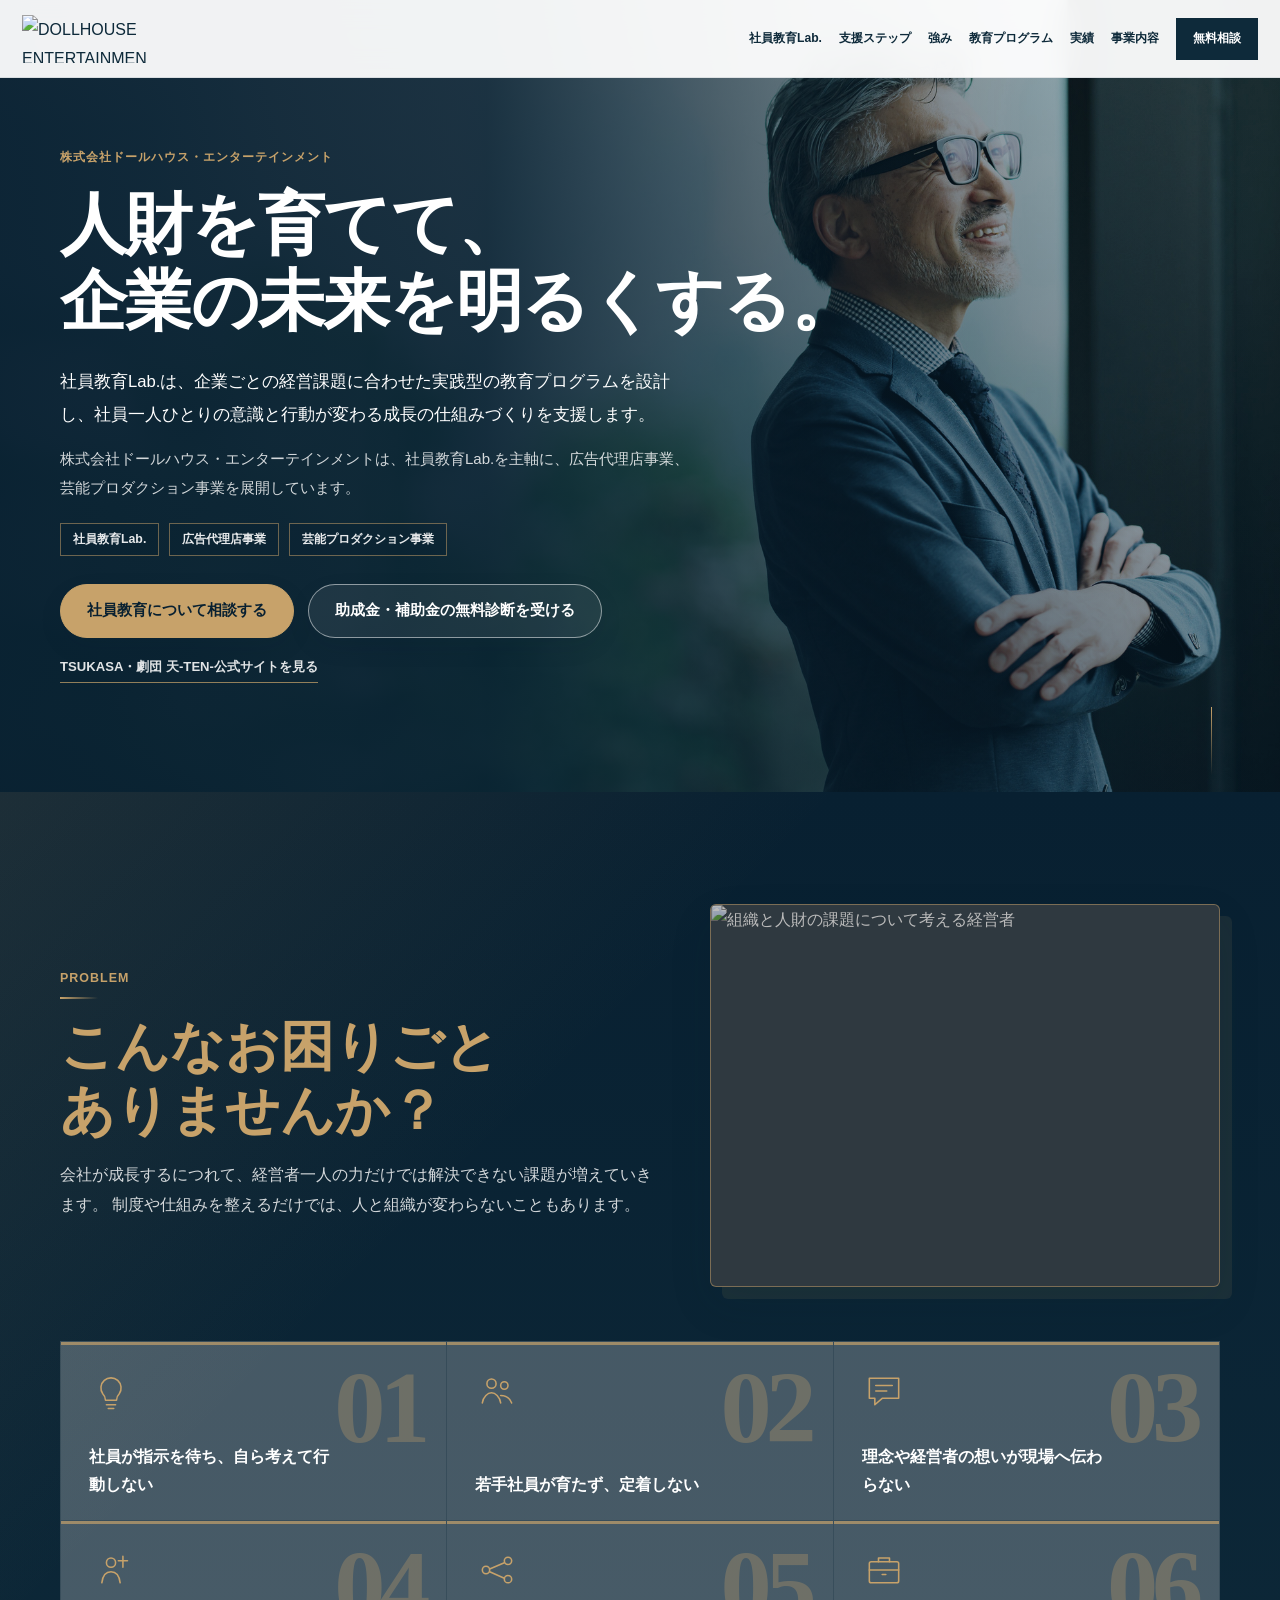
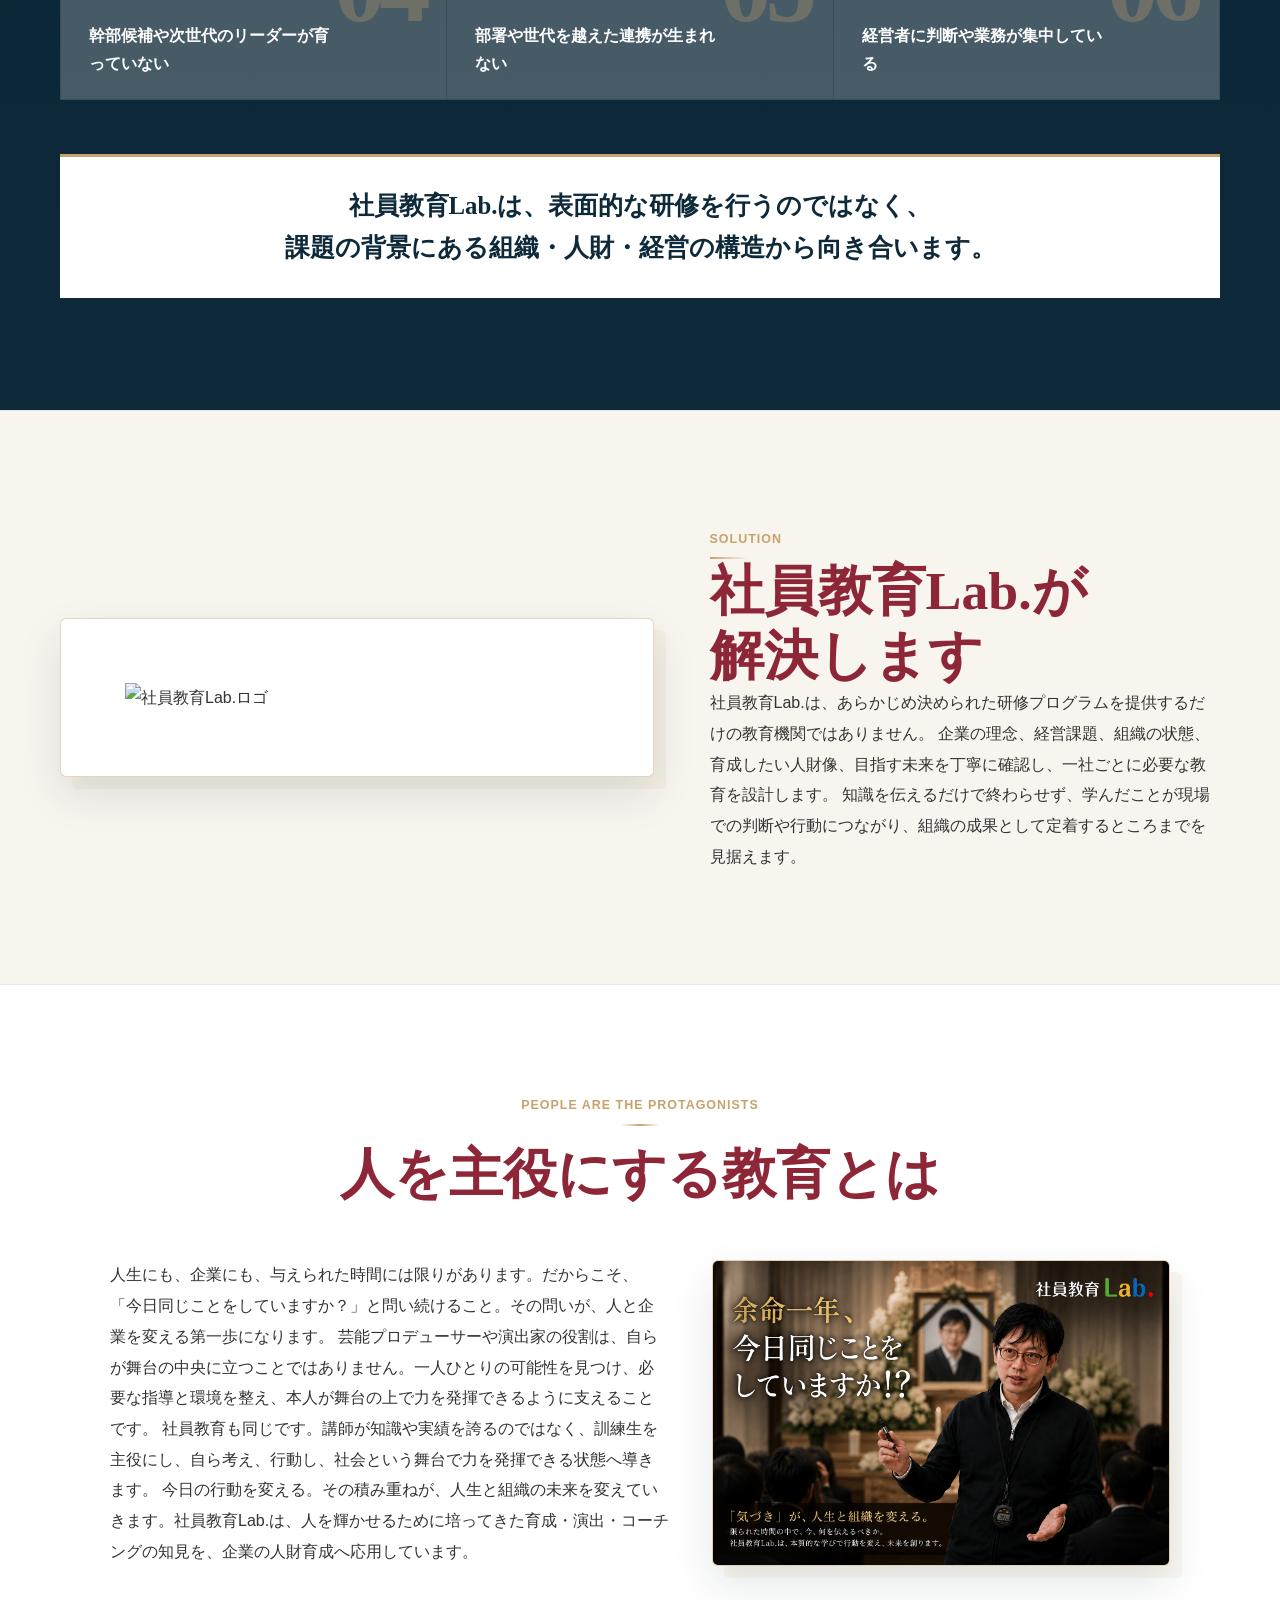
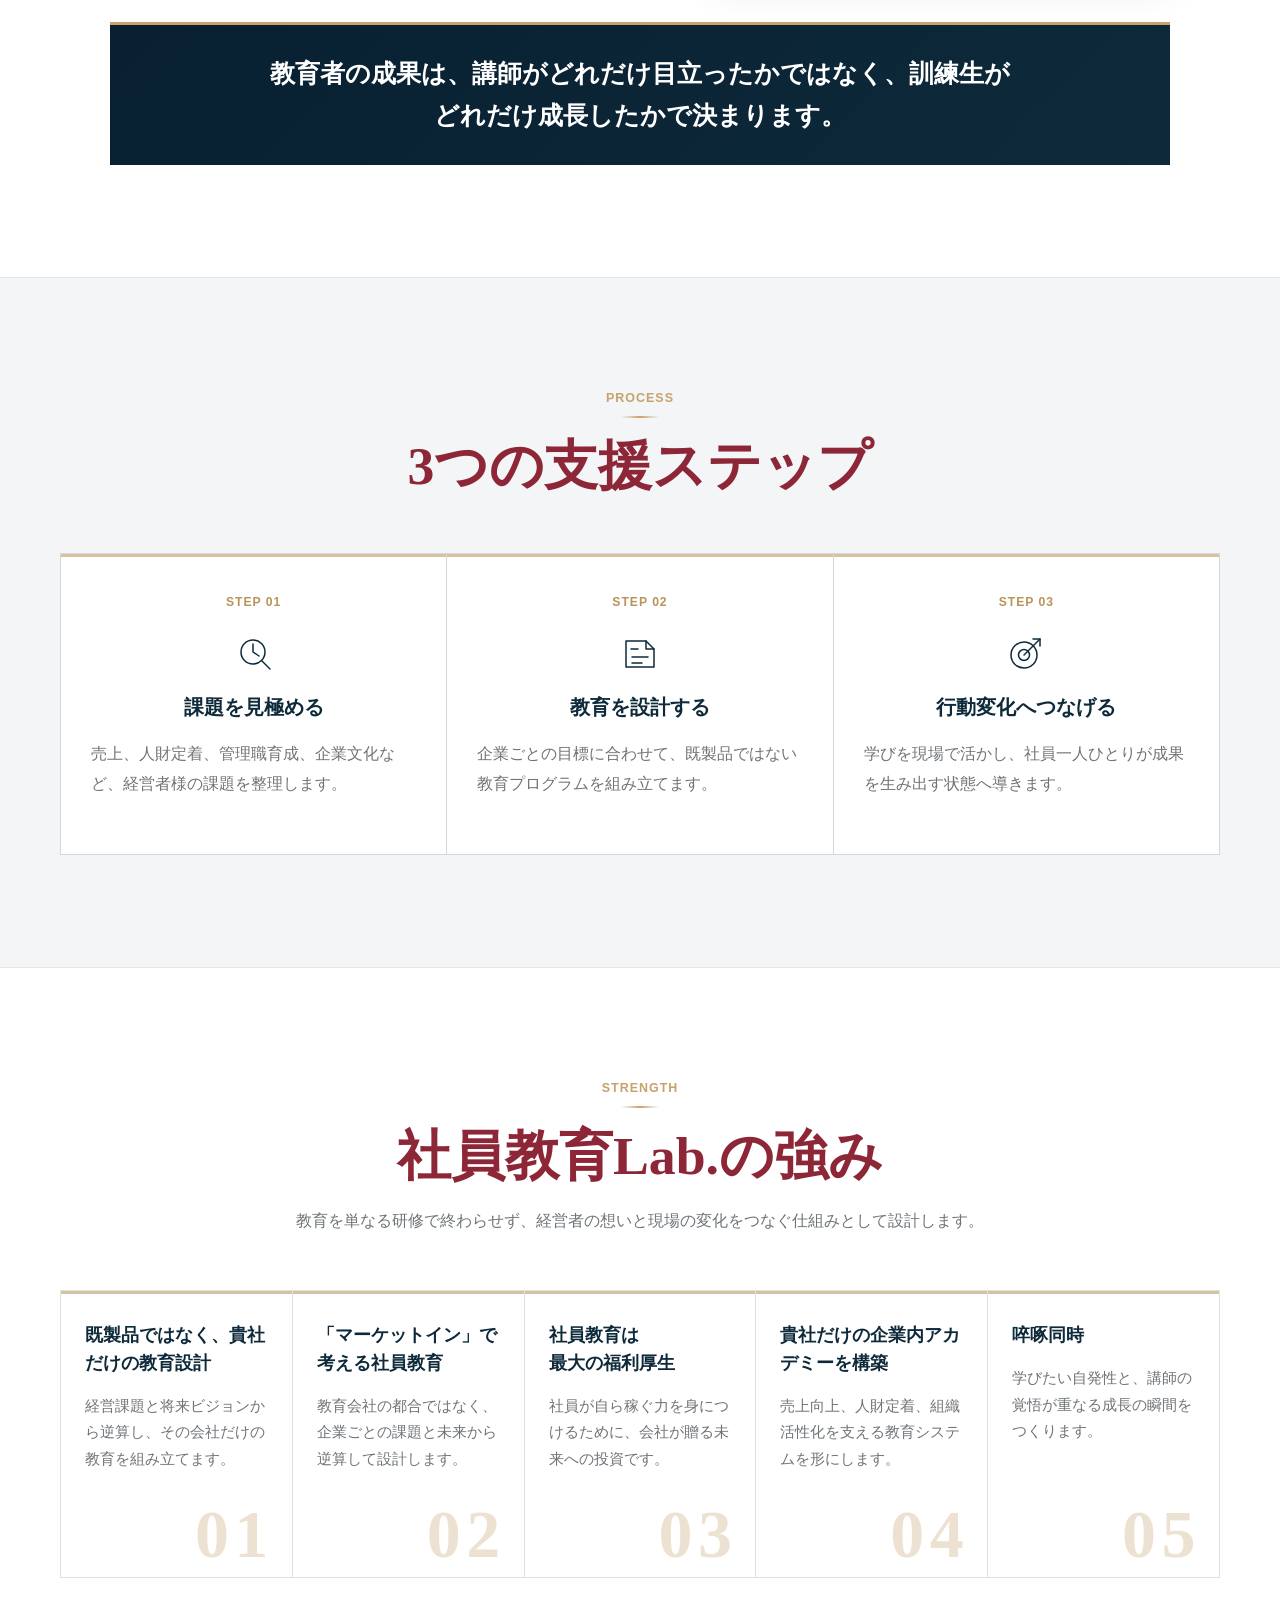
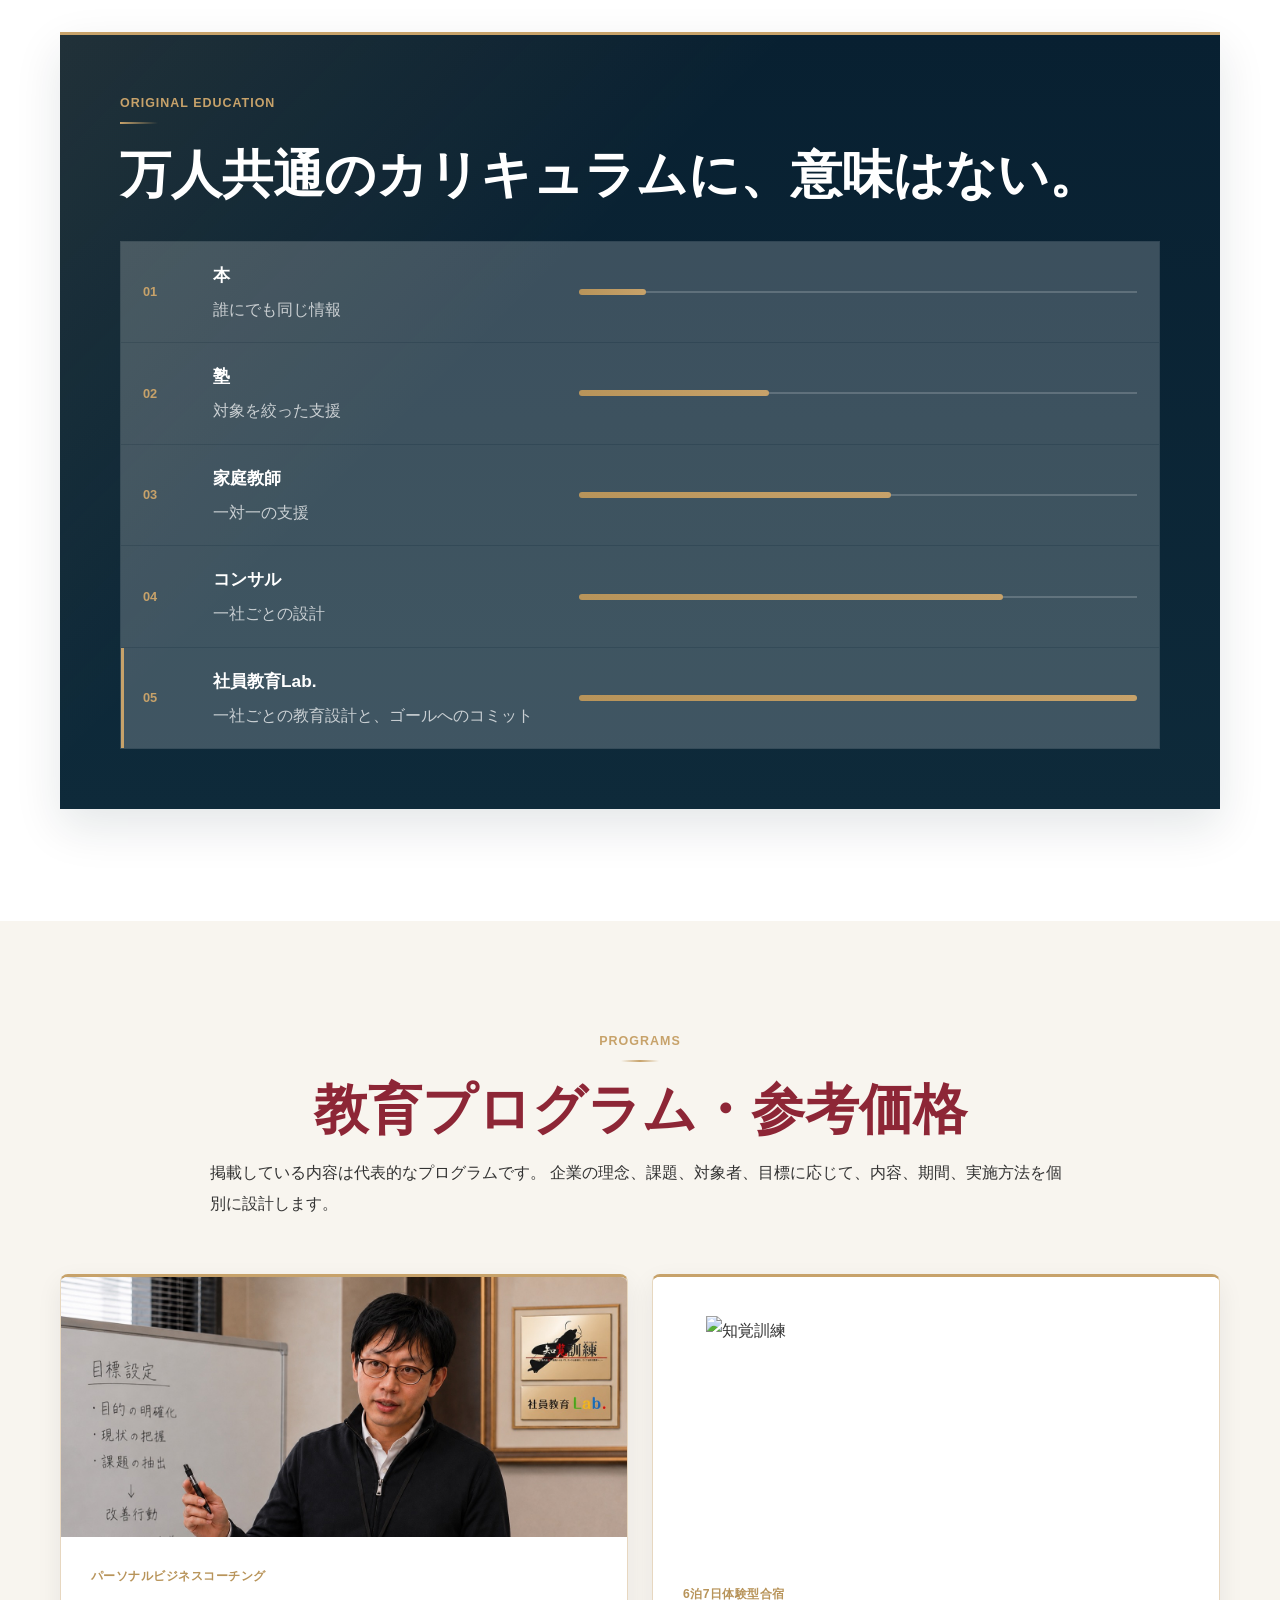
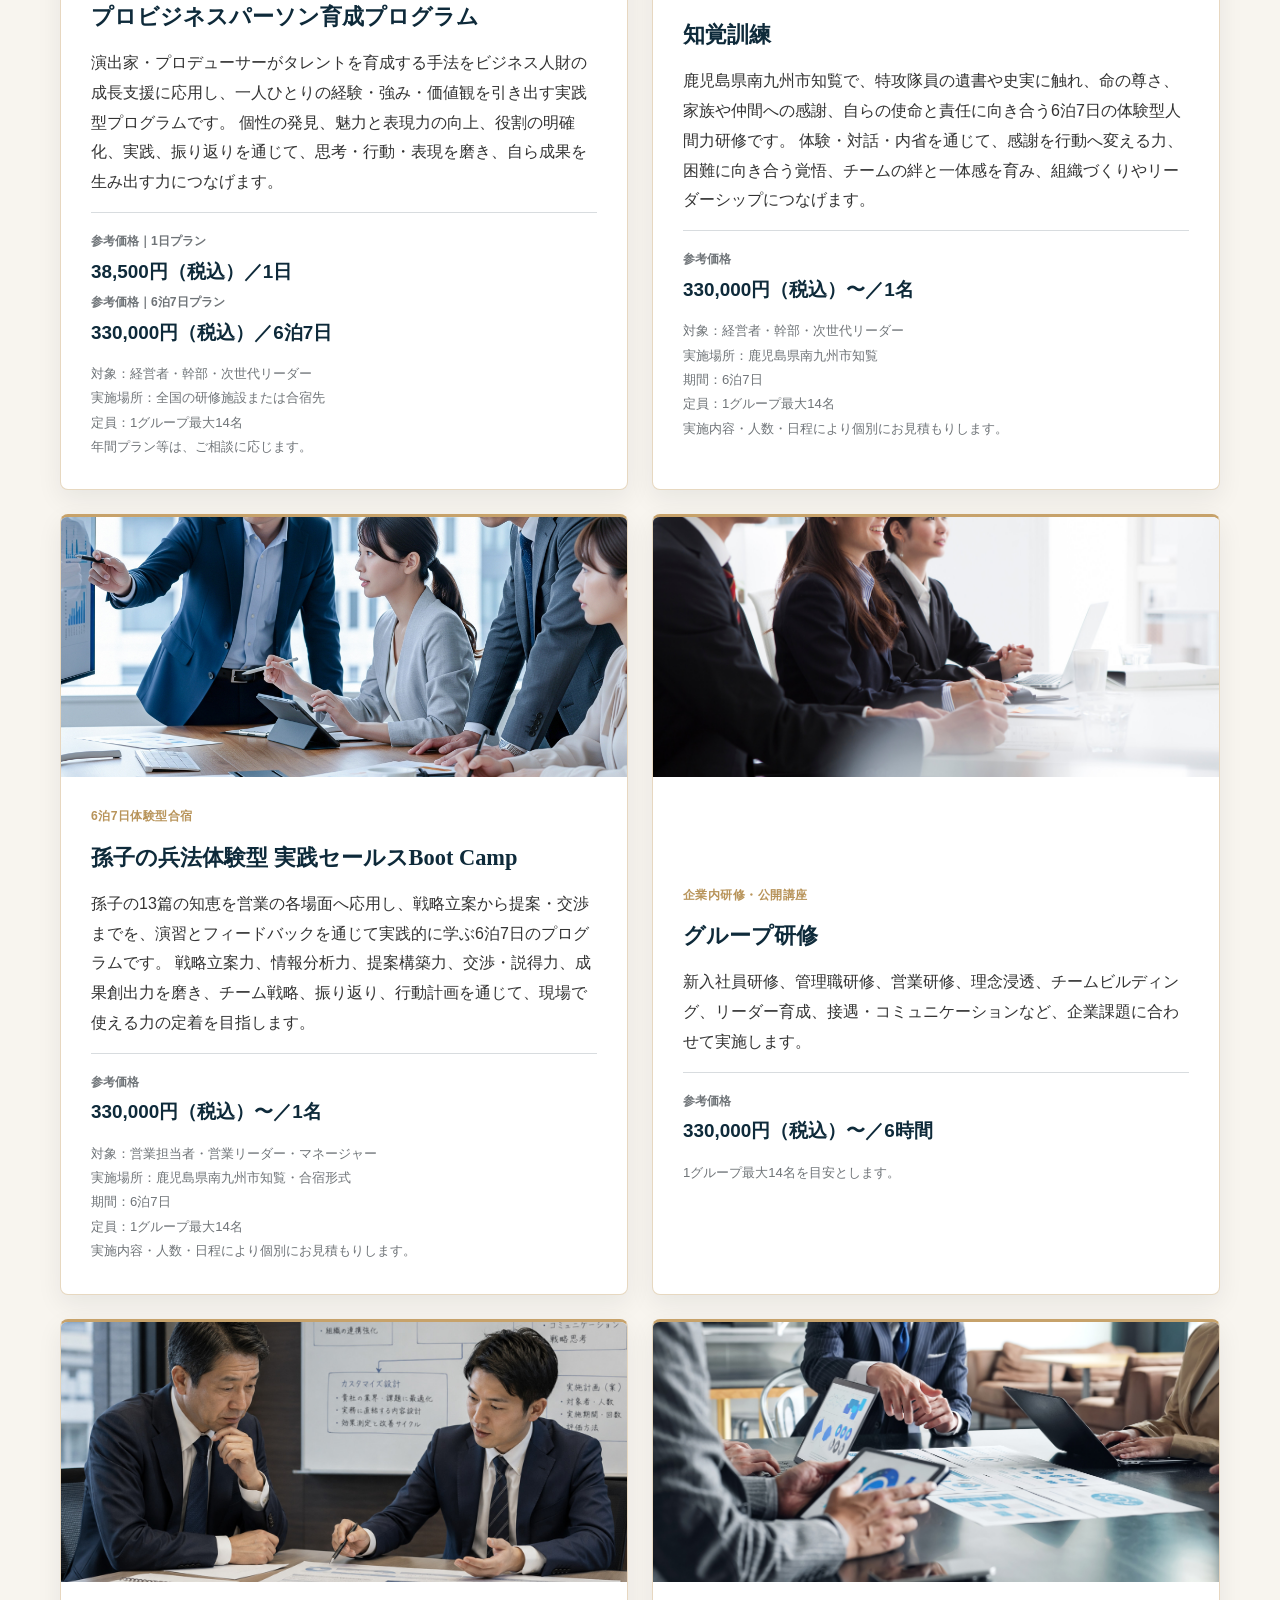
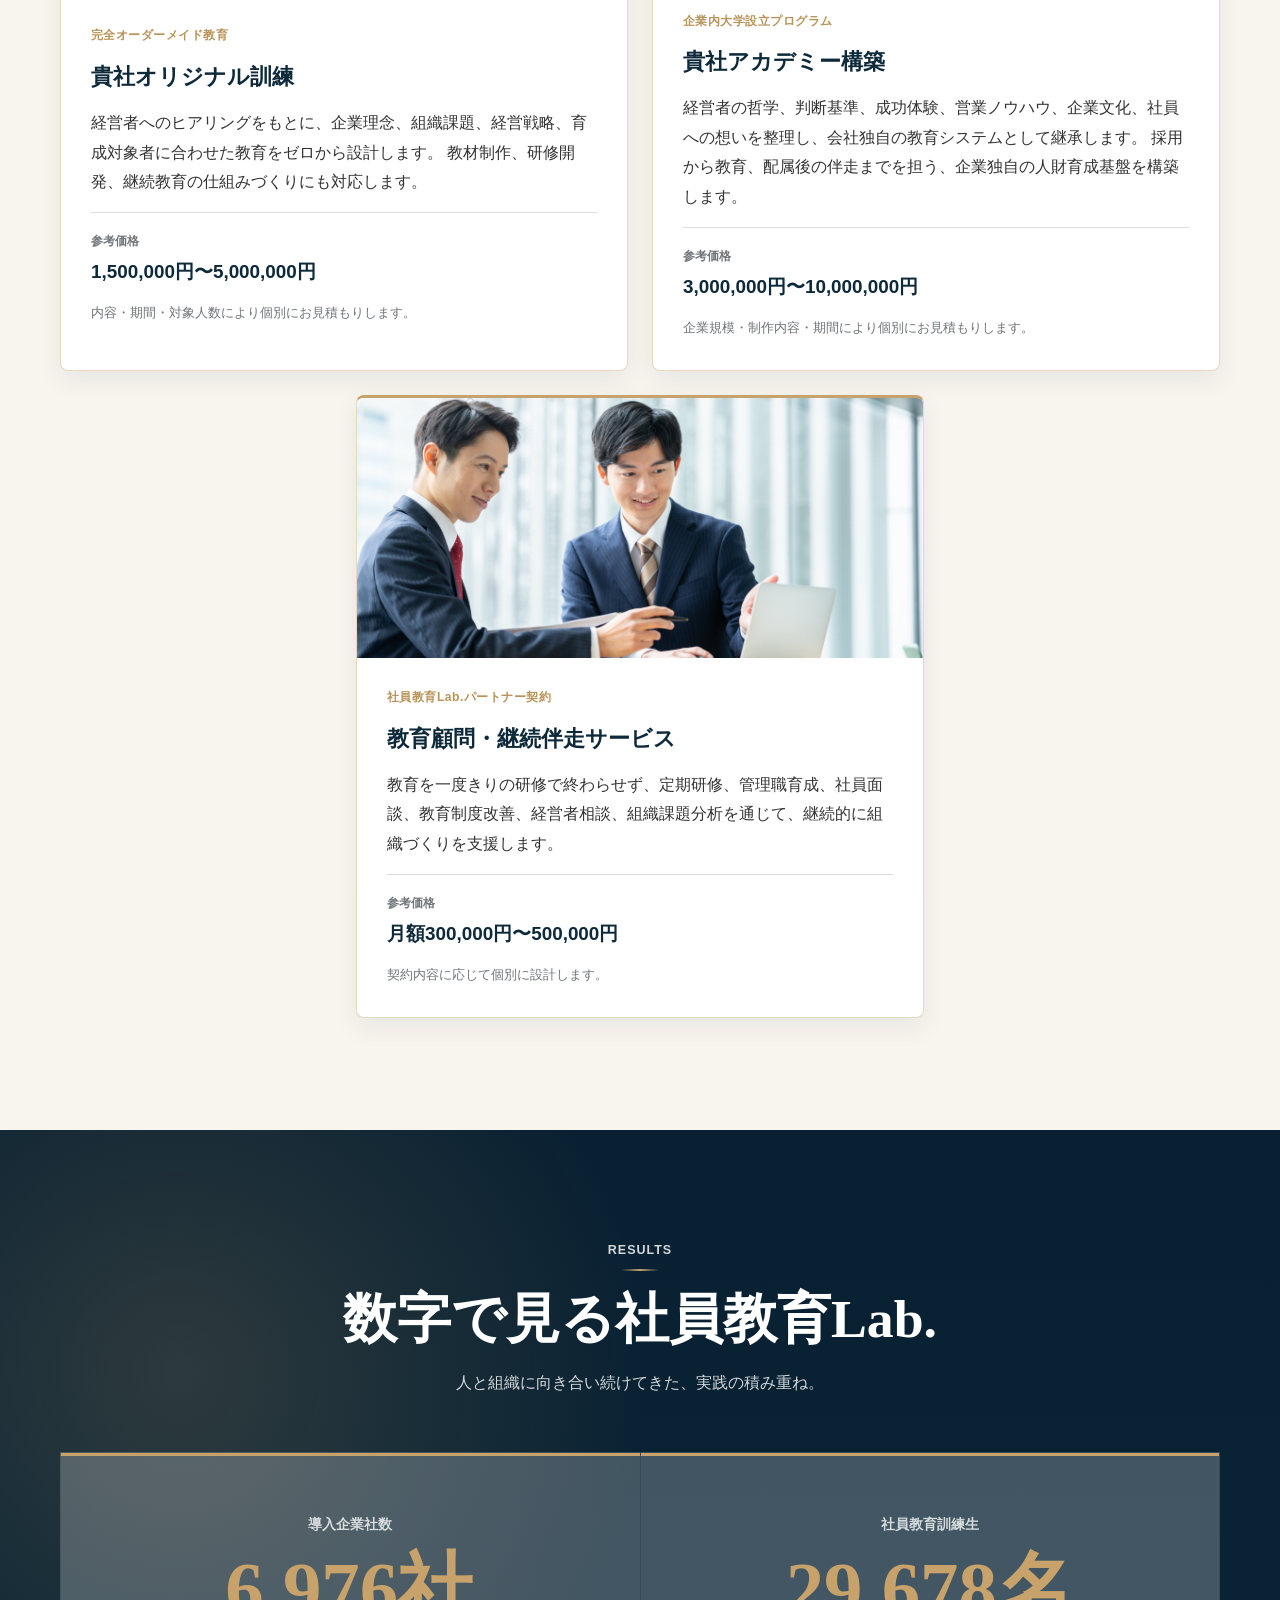
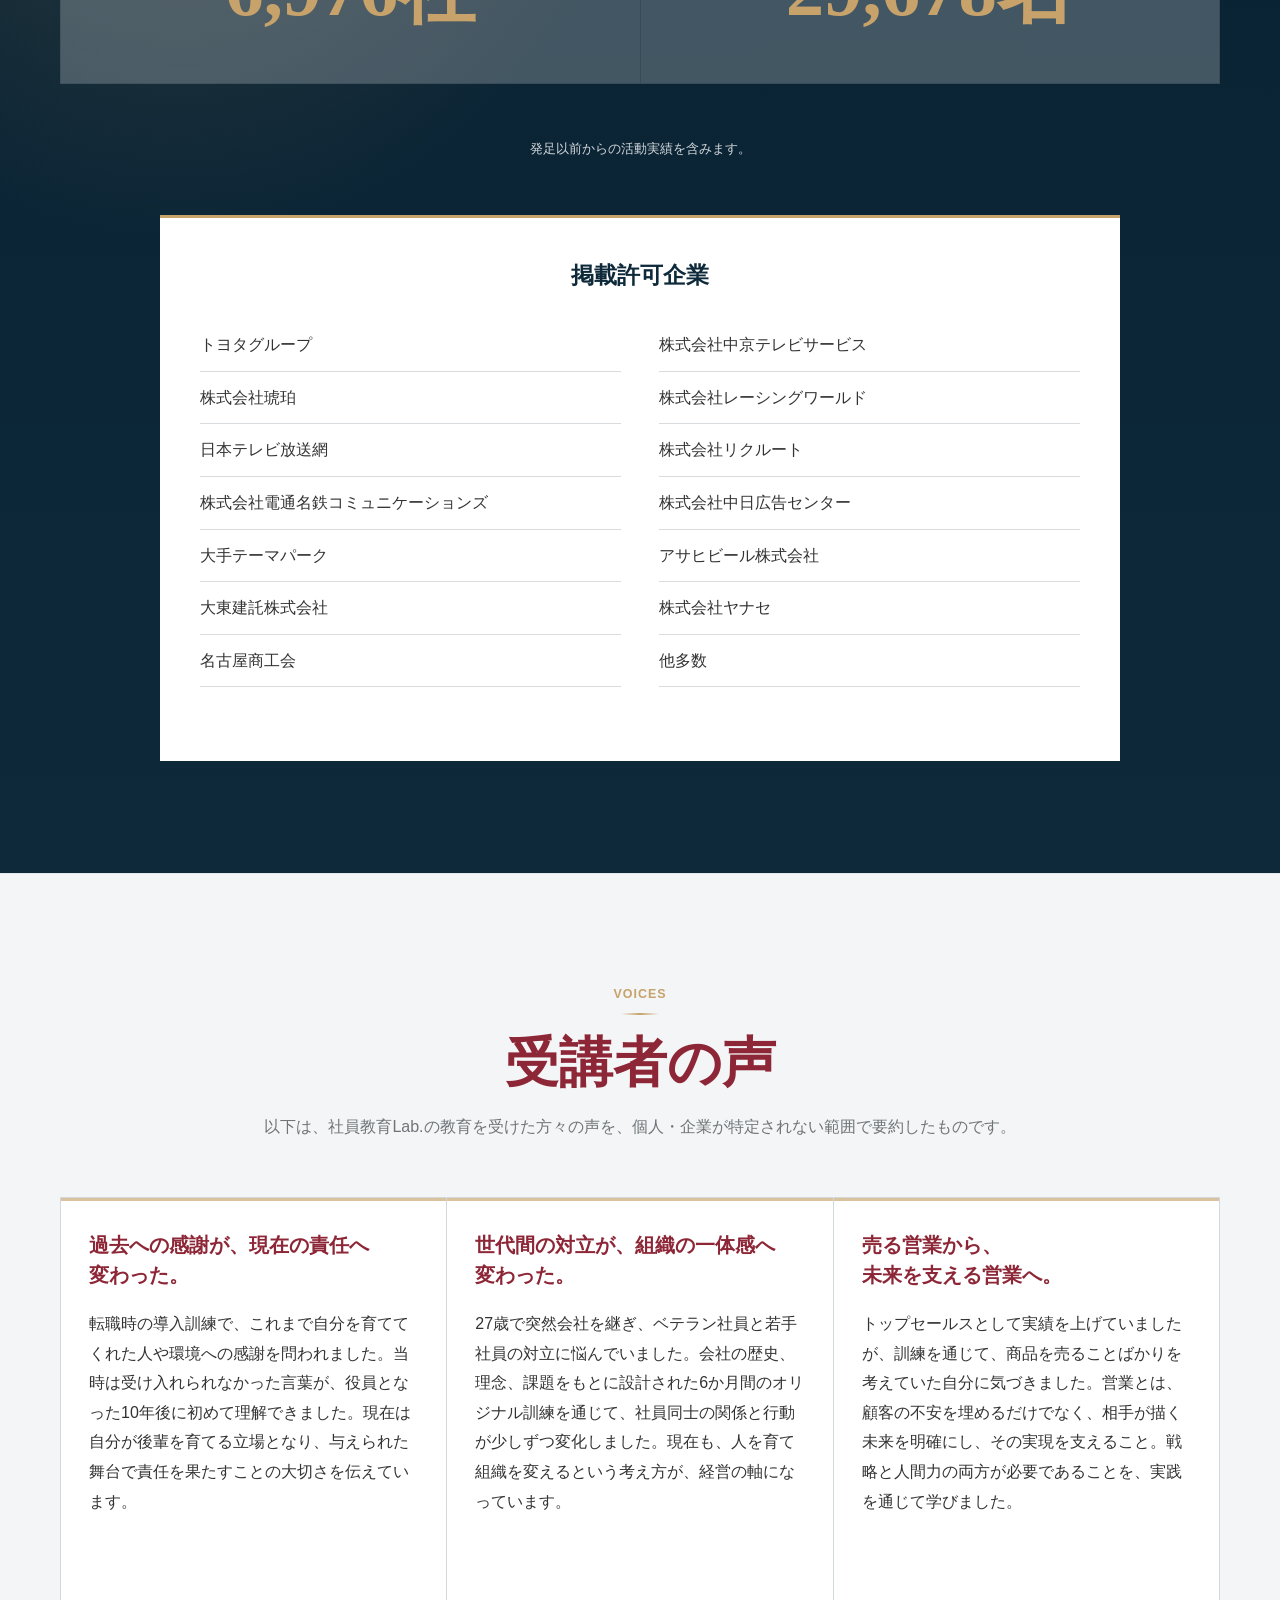
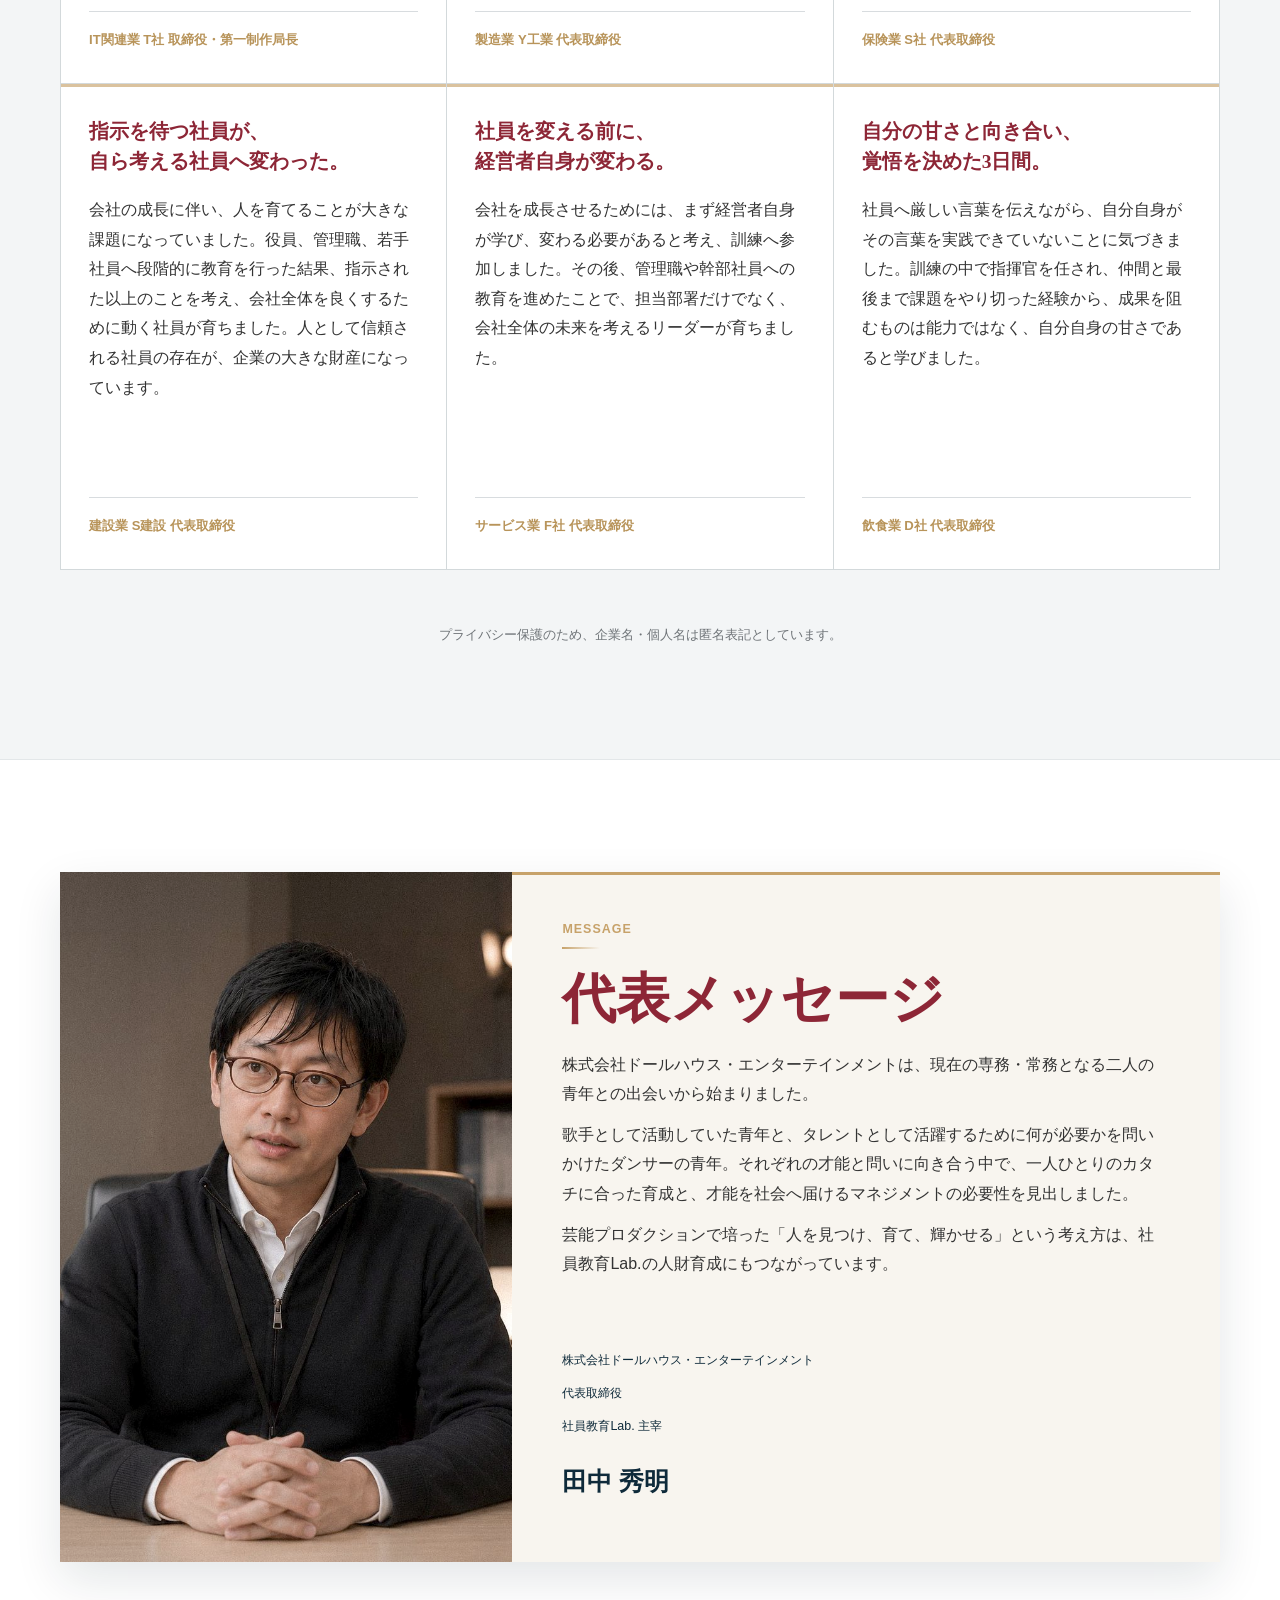
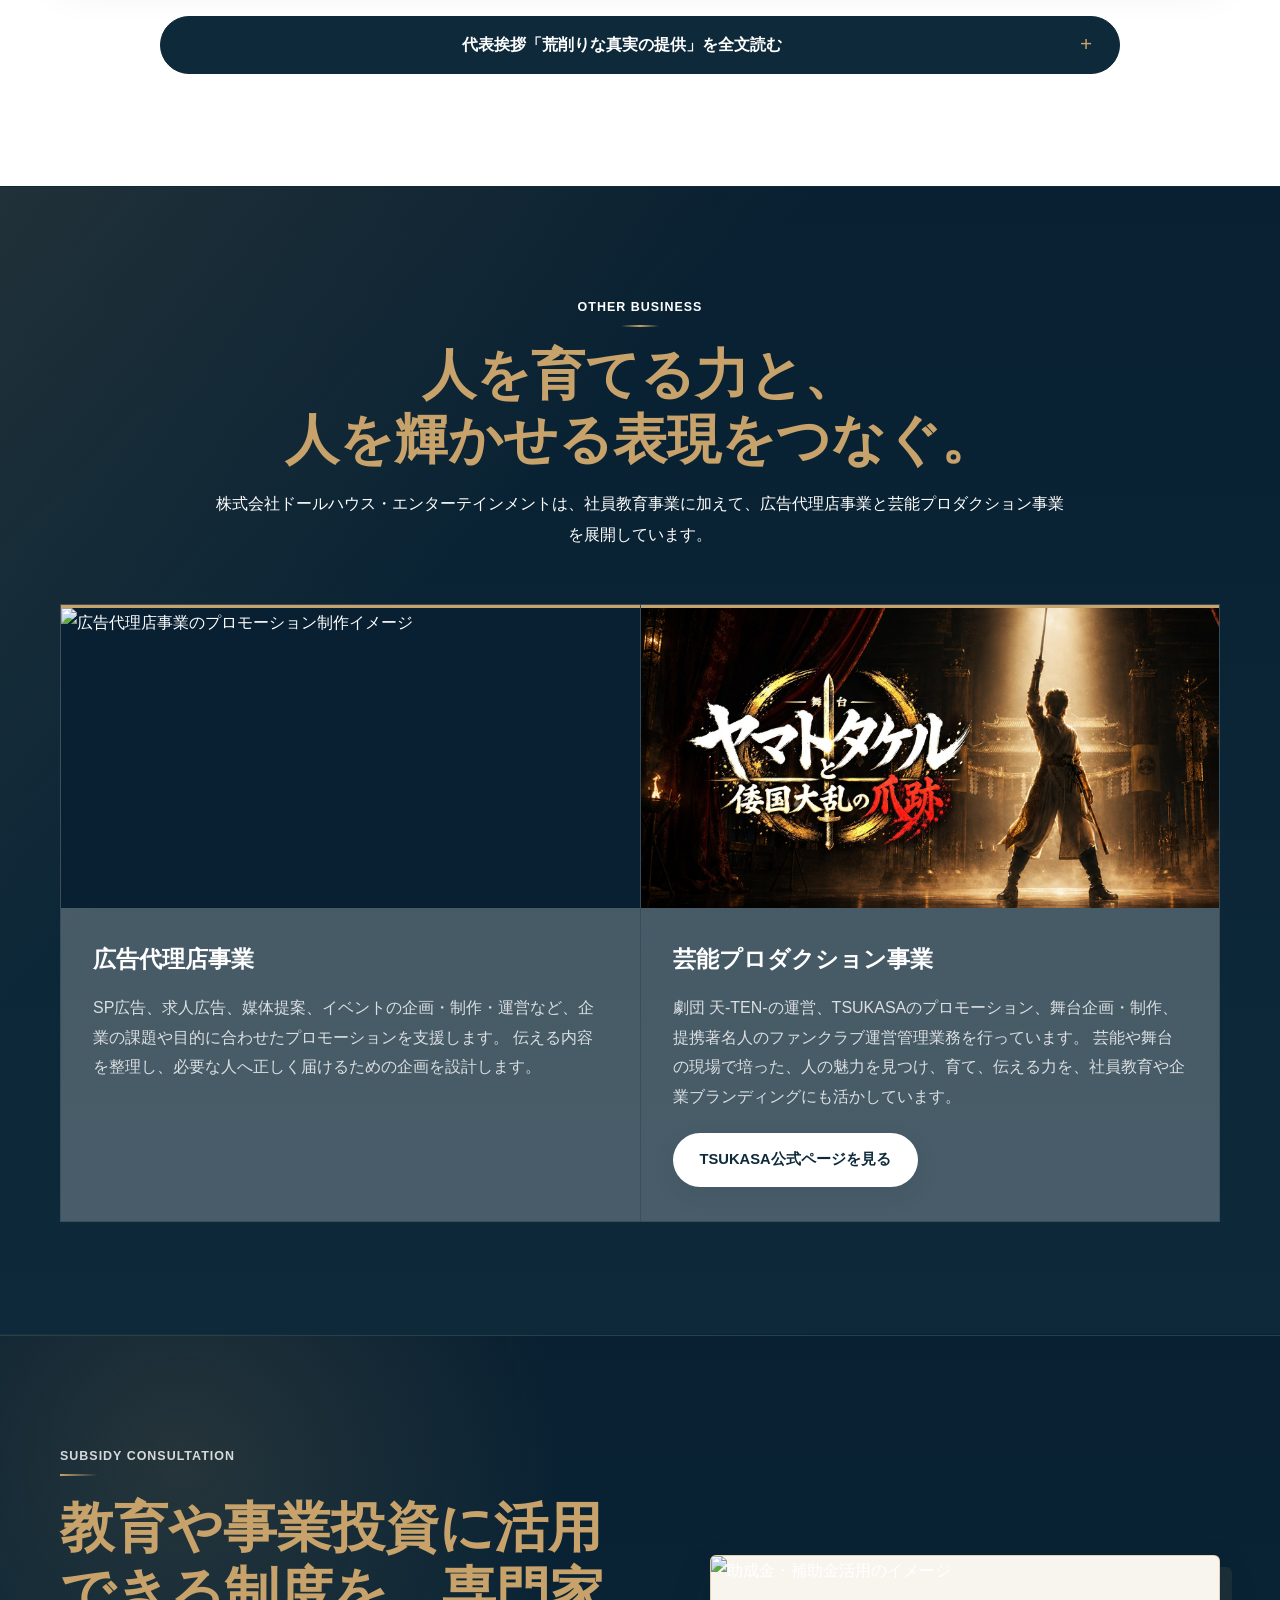
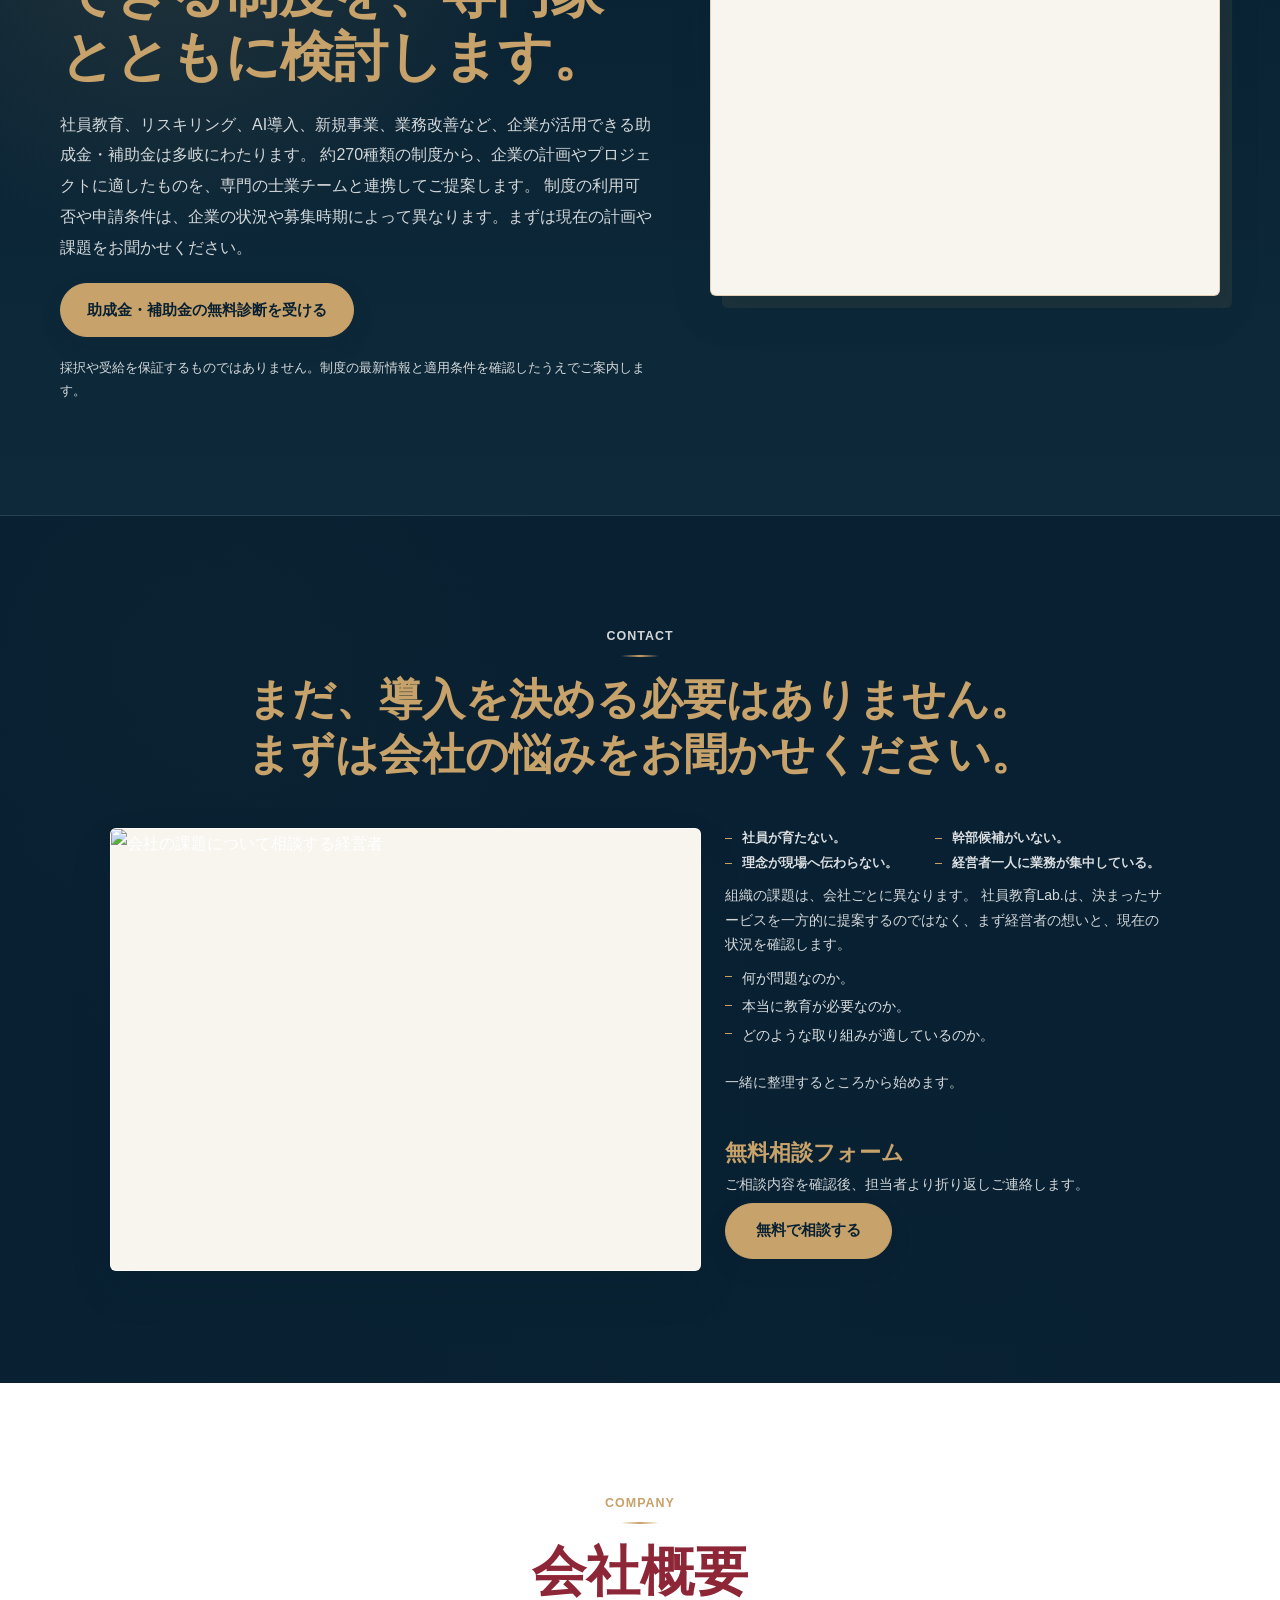
==== commit d67c3d1a: "Update first 3 program cards with Tanaka curriculum copy; rename 知覧訓練 to 知覚訓練 - プロビジネスパーソン育成プログラム: n" ====
--- a/index.html
+++ b/index.html
@@ -4,8 +4,8 @@
   <meta charset="UTF-8">
   <meta name="viewport" content="width=device-width, initial-scale=1.0">
   <title>株式会社ドールハウス・エンターテインメント｜社員教育Lab.</title>
-  <meta name="description" content="株式会社ドールハウス・エンターテインメントが運営する社員教育Lab.は、企業ごとの経営課題と人財に合わせたオリジナル教育を設計します。社員教育、知覧訓練、経営者・幹部育成、企業内アカデミー構築などをご相談いただけます。">
-  <meta name="keywords" content="株式会社ドールハウス・エンターテインメント, 社員教育Lab., 社員教育, 人財育成, 知覧訓練, 企業内アカデミー, 助成金, 補助金, 広告代理店, 劇団 天-TEN-, TSUKASA">
+  <meta name="description" content="株式会社ドールハウス・エンターテインメントが運営する社員教育Lab.は、企業ごとの経営課題と人財に合わせたオリジナル教育を設計します。社員教育、知覚訓練、経営者・幹部育成、企業内アカデミー構築などをご相談いただけます。">
+  <meta name="keywords" content="株式会社ドールハウス・エンターテインメント, 社員教育Lab., 社員教育, 人財育成, 知覚訓練, 企業内アカデミー, 助成金, 補助金, 広告代理店, 劇団 天-TEN-, TSUKASA">
   <link rel="canonical" href="https://dollhouse-e.com/">
   <meta property="og:type" content="website">
   <meta property="og:title" content="株式会社ドールハウス・エンターテインメント｜社員教育Lab.">
@@ -304,21 +304,24 @@
               <span class="program-kicker">パーソナルビジネスコーチング</span>
               <h3><span class="phrase-lock">プロビジネスパーソン</span><span class="phrase-lock">育成プログラム</span></h3>
               <div class="text-flow card-copy">
-                <p>経営者、後継者、幹部、起業家を対象とした、マンツーマンの実践型コーチングです。</p>
-                <p>経営者思考、意思決定、リーダーシップ、目標設定、行動管理、事業承継、事業戦略を、本人の課題と目標に合わせて整理します。</p>
+                <p>演出家・プロデューサーがタレントを育成する手法をビジネス人財の成長支援に応用し、一人ひとりの経験・強み・価値観を引き出す実践型プログラムです。</p>
+                <p>個性の発見、魅力と表現力の向上、役割の明確化、実践、振り返りを通じて、思考・行動・表現を磨き、自ら成果を生み出す力につなげます。</p>
               </div>
-              <p class="program-price"><span>参考価格</span><strong>38,500円（税込）〜／1回</strong></p>
-              <p class="note">内容・回数・期間により個別にお見積もりします。</p>
+              <p class="program-price"><span>参考価格｜1日プラン</span><strong>38,500円（税込）／1日</strong><span>参考価格｜6泊7日プラン</span><strong>330,000円（税込）／6泊7日</strong></p>
+              <p class="note">対象：経営者・幹部・次世代リーダー<br>実施場所：全国の研修施設または合宿先<br>定員：1グループ最大14名<br>年間プラン等は、ご相談に応じます。</p>
             </div>
           </article>
           <article class="program-card reveal">
-            <figure class="logo-figure"><img src="./assets/img/chiran-training-logo.png" alt="知覧訓練" width="930" height="589" loading="lazy" decoding="async"></figure>
+            <figure class="logo-figure"><img src="./assets/img/chiran-training-logo.png" alt="知覚訓練" width="930" height="589" loading="lazy" decoding="async"></figure>
             <div class="program-card-body">
               <span class="program-kicker">6泊7日体験型合宿</span>
-              <h3>知覧訓練</h3>
-              <p>知覧の歴史を通じて、仕事、人生、使命、仲間との関係に向き合い、覚悟と主体性を育てる体験型教育です。</p>
+              <h3>知覚訓練</h3>
+              <div class="text-flow card-copy">
+                <p>鹿児島県南九州市知覧で、特攻隊員の遺書や史実に触れ、命の尊さ、家族や仲間への感謝、自らの使命と責任に向き合う6泊7日の体験型人間力研修です。</p>
+                <p>体験・対話・内省を通じて、感謝を行動へ変える力、困難に向き合う覚悟、チームの絆と一体感を育み、組織づくりやリーダーシップにつなげます。</p>
+              </div>
               <p class="program-price"><span>参考価格</span><strong>330,000円（税込）〜／1名</strong></p>
-              <p class="note">実施内容・人数・日程により個別にお見積もりします。</p>
+              <p class="note">対象：経営者・幹部・次世代リーダー<br>実施場所：鹿児島県南九州市知覧<br>期間：6泊7日<br>定員：1グループ最大14名<br>実施内容・人数・日程により個別にお見積もりします。</p>
             </div>
           </article>
           <article class="program-card reveal">
@@ -326,9 +329,12 @@
             <div class="program-card-body">
               <span class="program-kicker">6泊7日体験型合宿</span>
               <h3><span class="phrase-lock">孫子の兵法体験型</span> <span class="phrase-lock">実践セールス</span><span class="phrase-lock">Boot Camp</span></h3>
-              <p>孫子の兵法をビジネスの現場へ応用し、営業力、戦略思考、市場分析、顧客理解、組織づくりを実践から学ぶプログラムです。</p>
+              <div class="text-flow card-copy">
+                <p>孫子の13篇の知恵を営業の各場面へ応用し、戦略立案から提案・交渉までを、演習とフィードバックを通じて実践的に学ぶ6泊7日のプログラムです。</p>
+                <p>戦略立案力、情報分析力、提案構築力、交渉・説得力、成果創出力を磨き、チーム戦略、振り返り、行動計画を通じて、現場で使える力の定着を目指します。</p>
+              </div>
               <p class="program-price"><span>参考価格</span><strong>330,000円（税込）〜／1名</strong></p>
-              <p class="note">実施内容・人数・日程により個別にお見積もりします。</p>
+              <p class="note">対象：営業担当者・営業リーダー・マネージャー<br>実施場所：鹿児島県南九州市知覧・合宿形式<br>期間：6泊7日<br>定員：1グループ最大14名<br>実施内容・人数・日程により個別にお見積もりします。</p>
             </div>
           </article>
           <article class="program-card reveal">
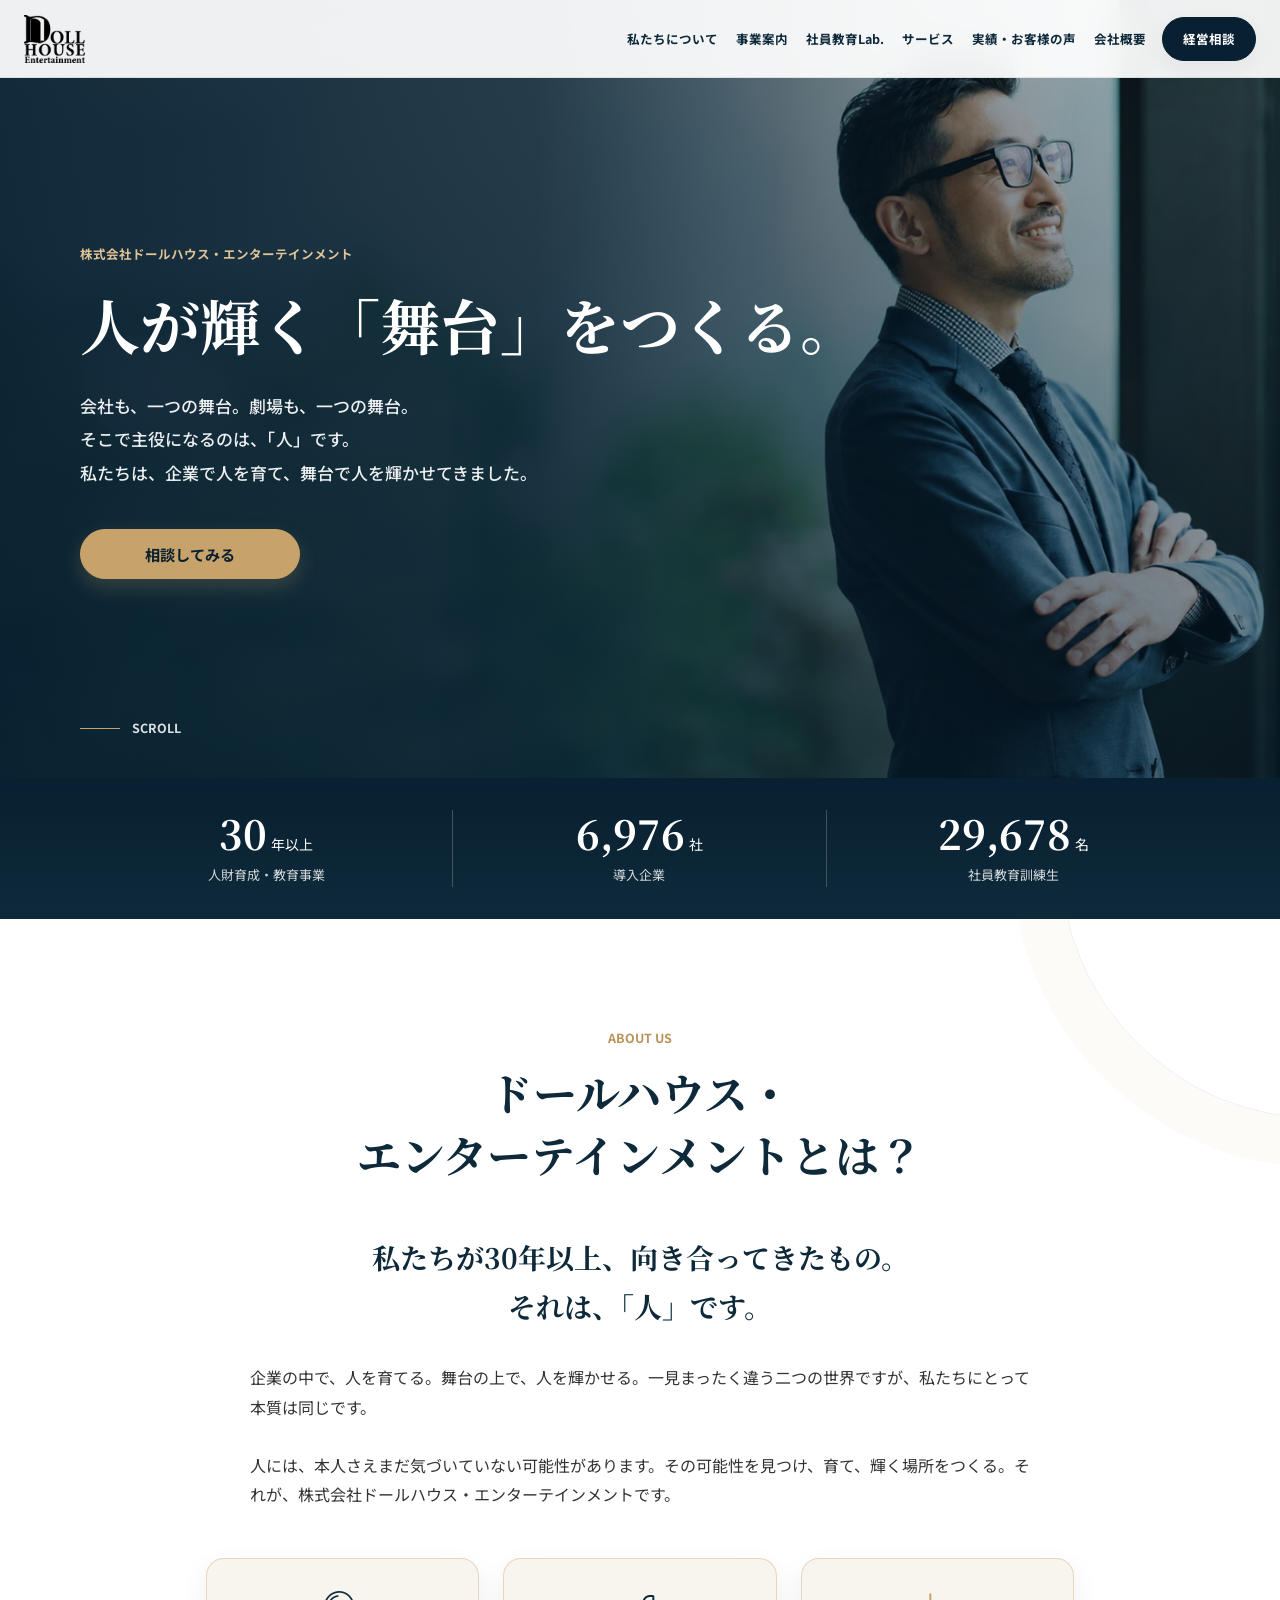
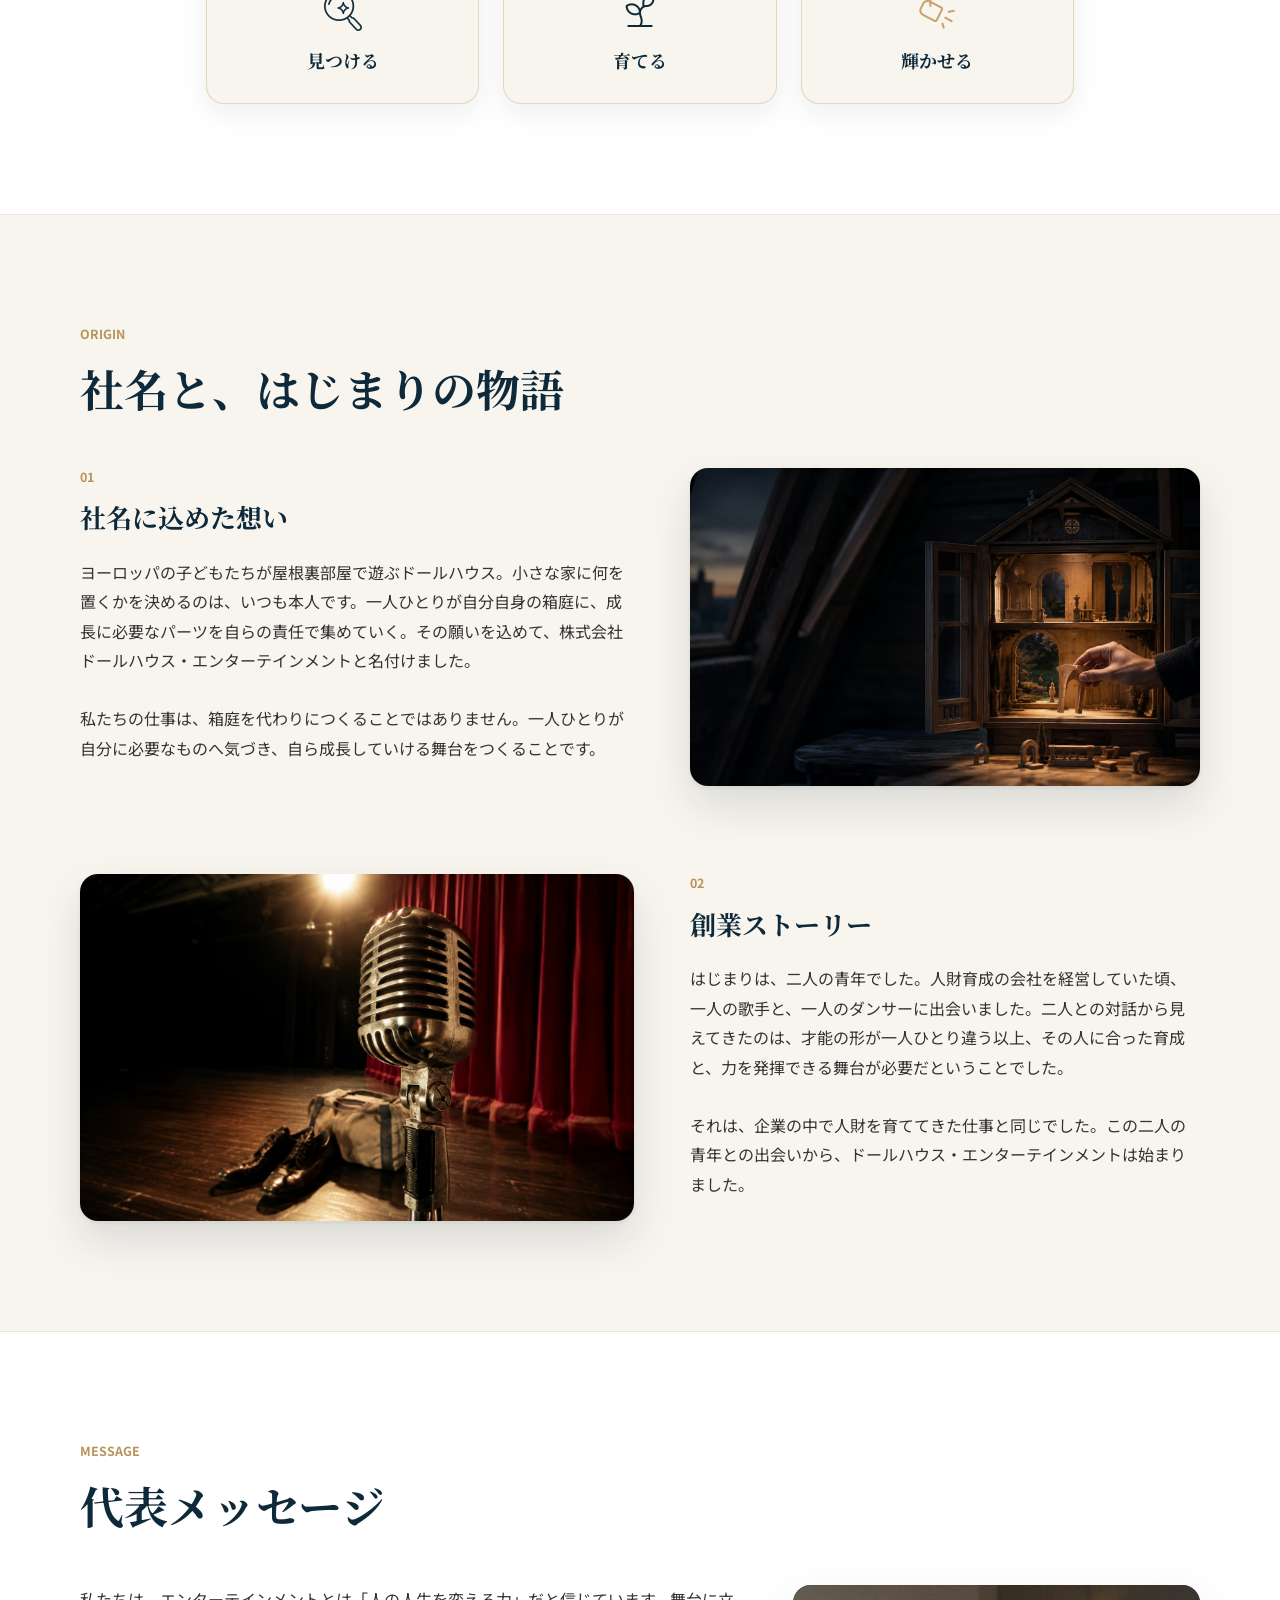
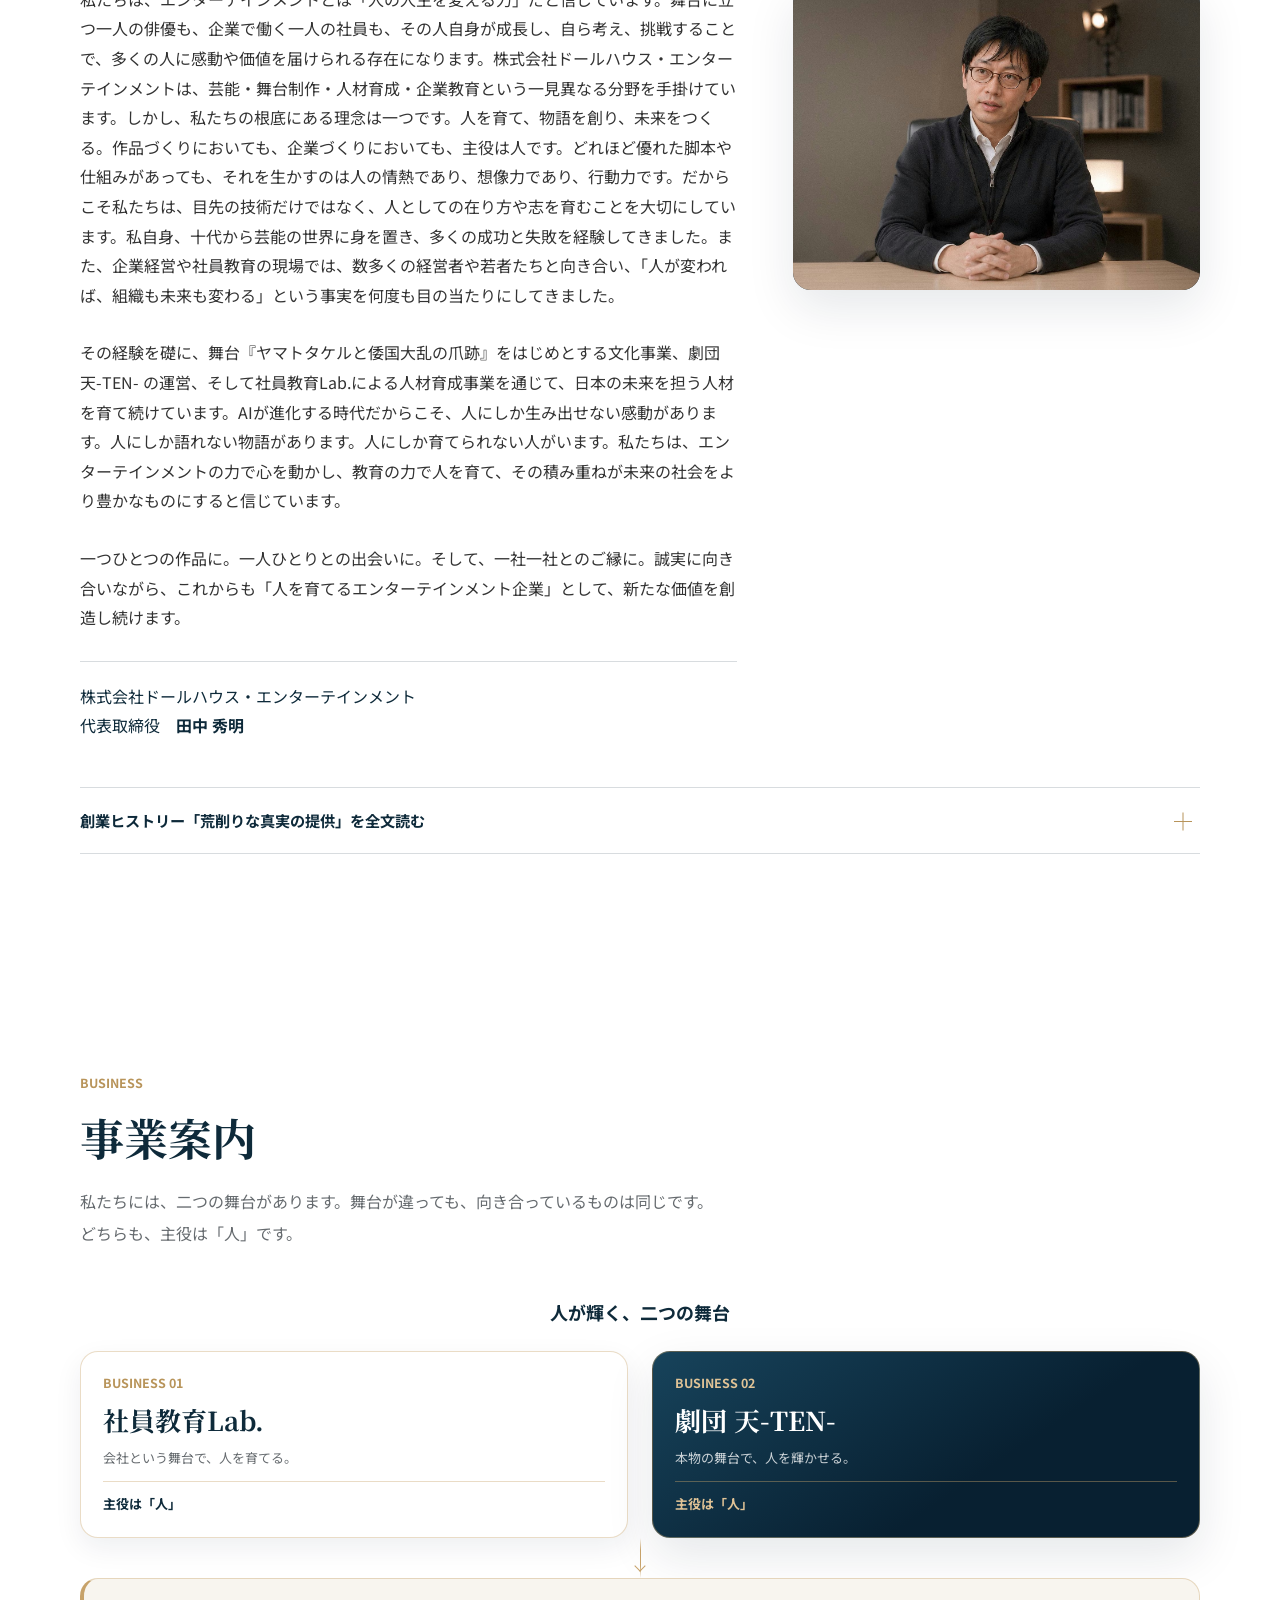
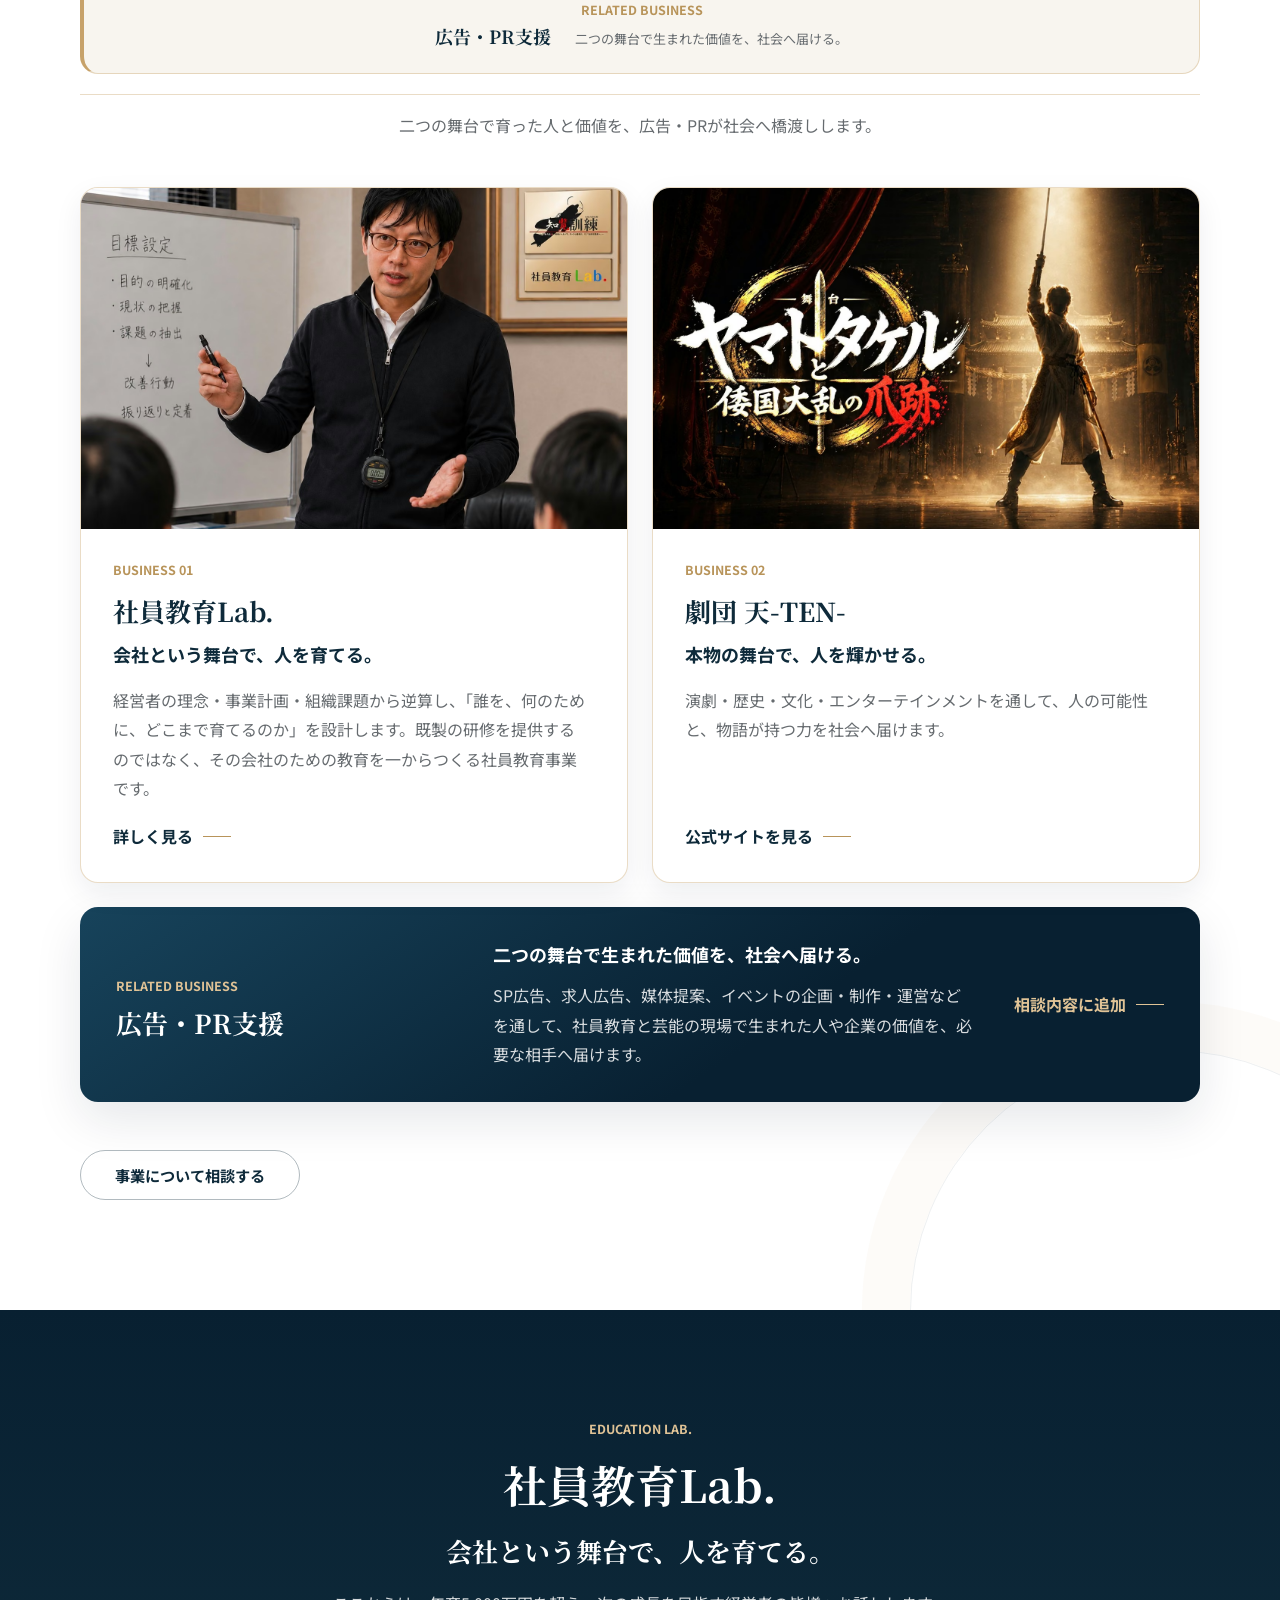
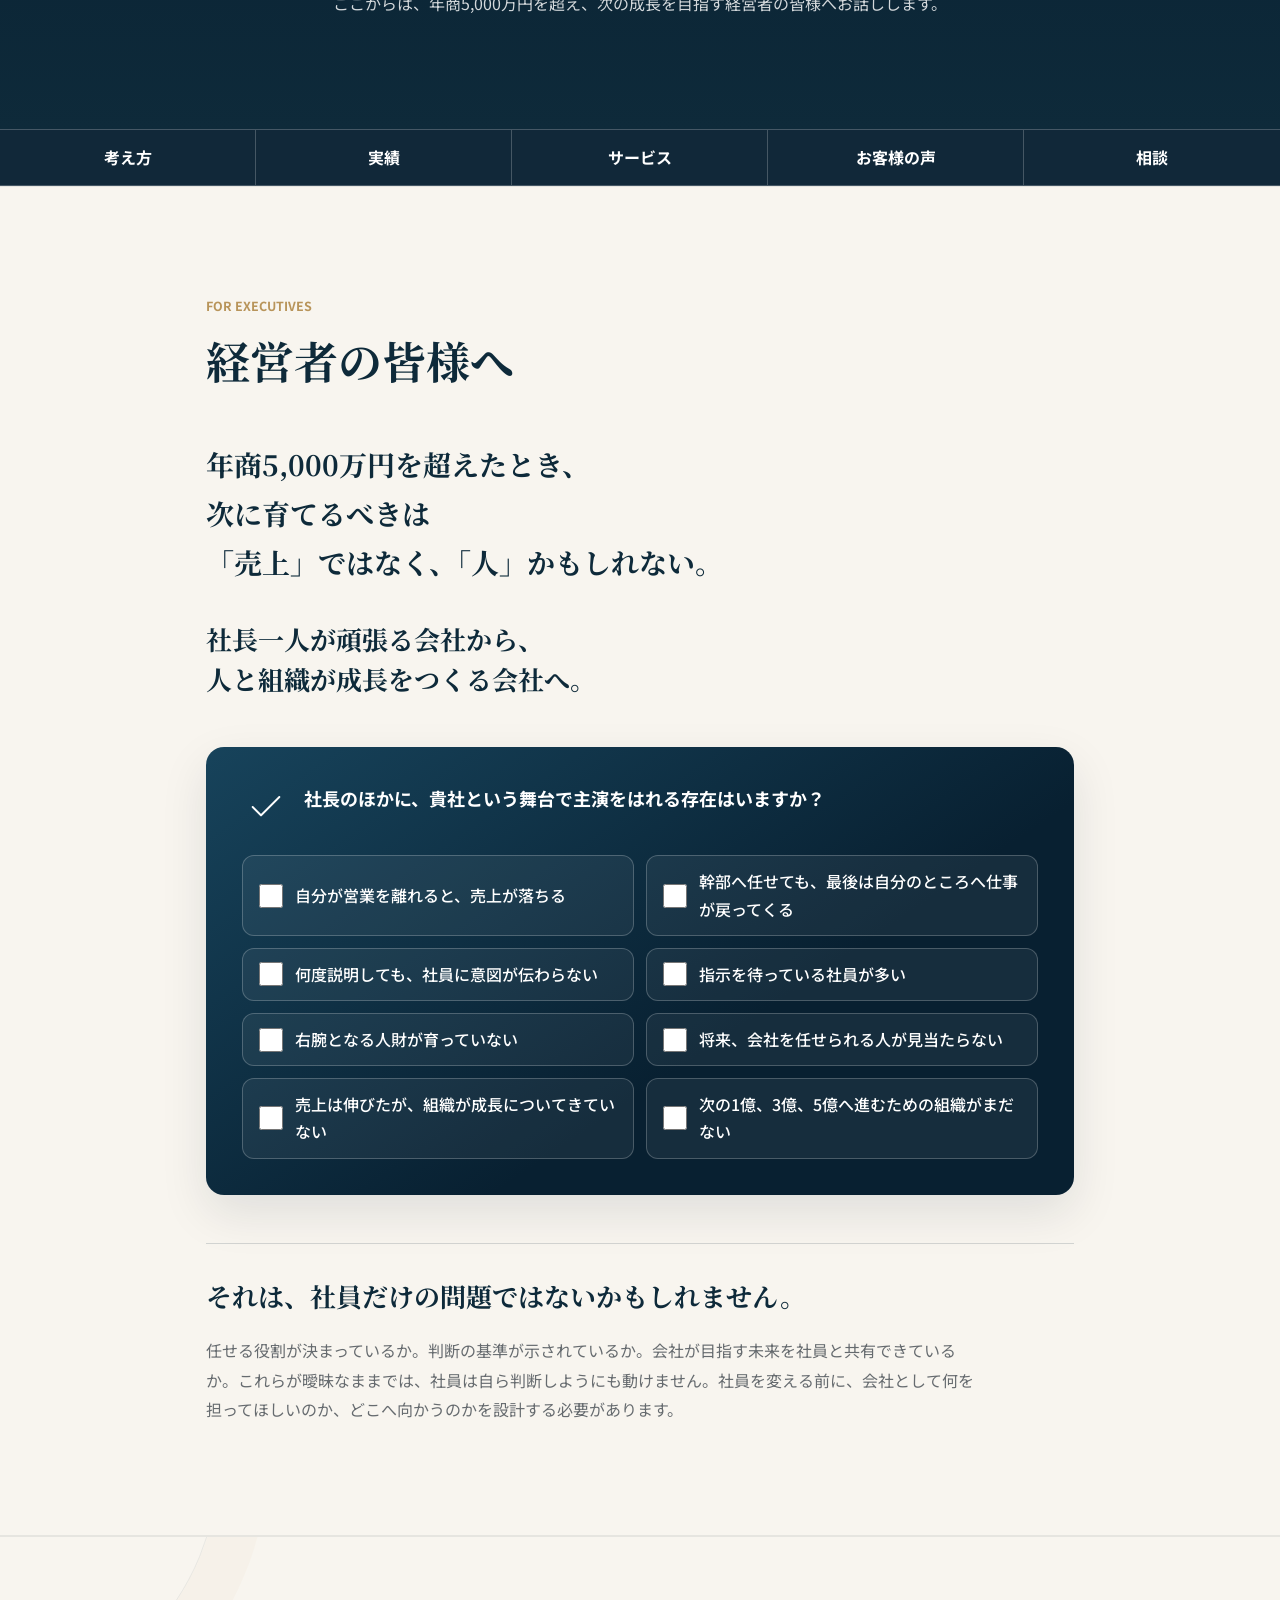
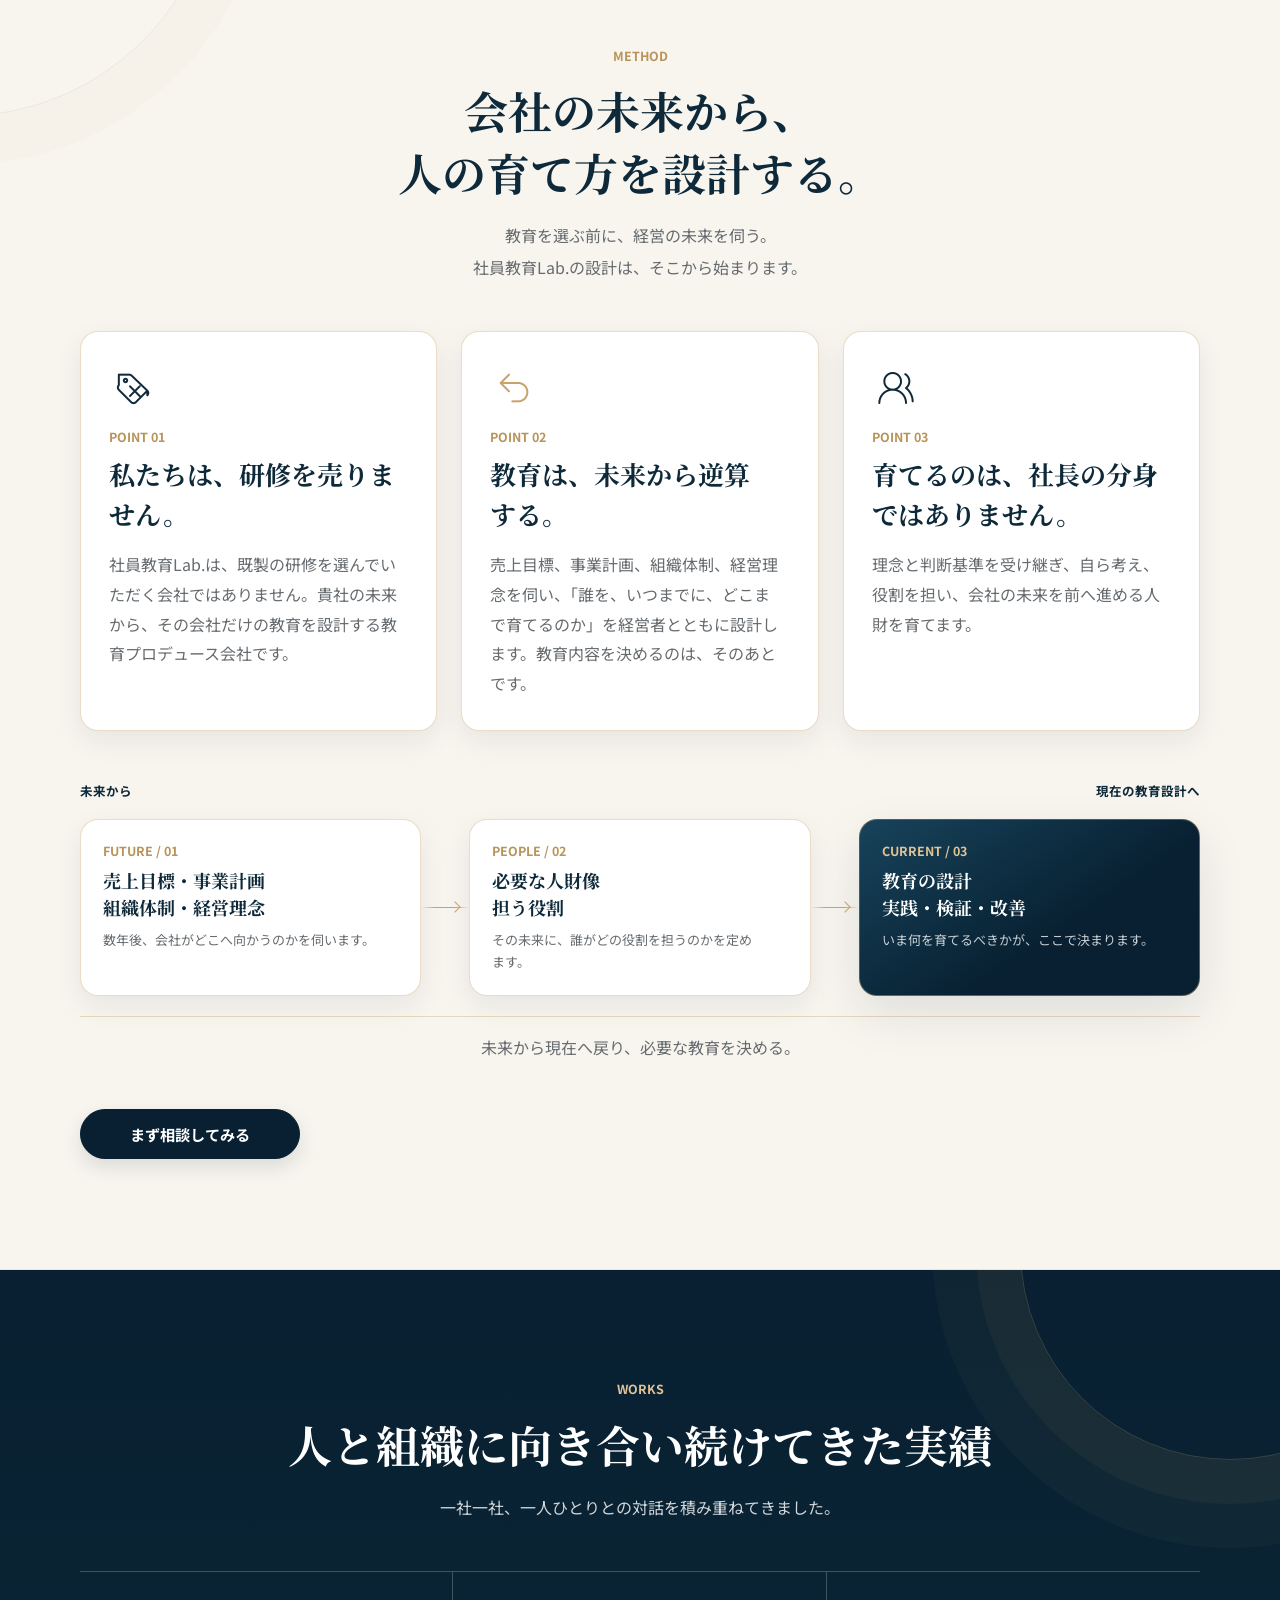
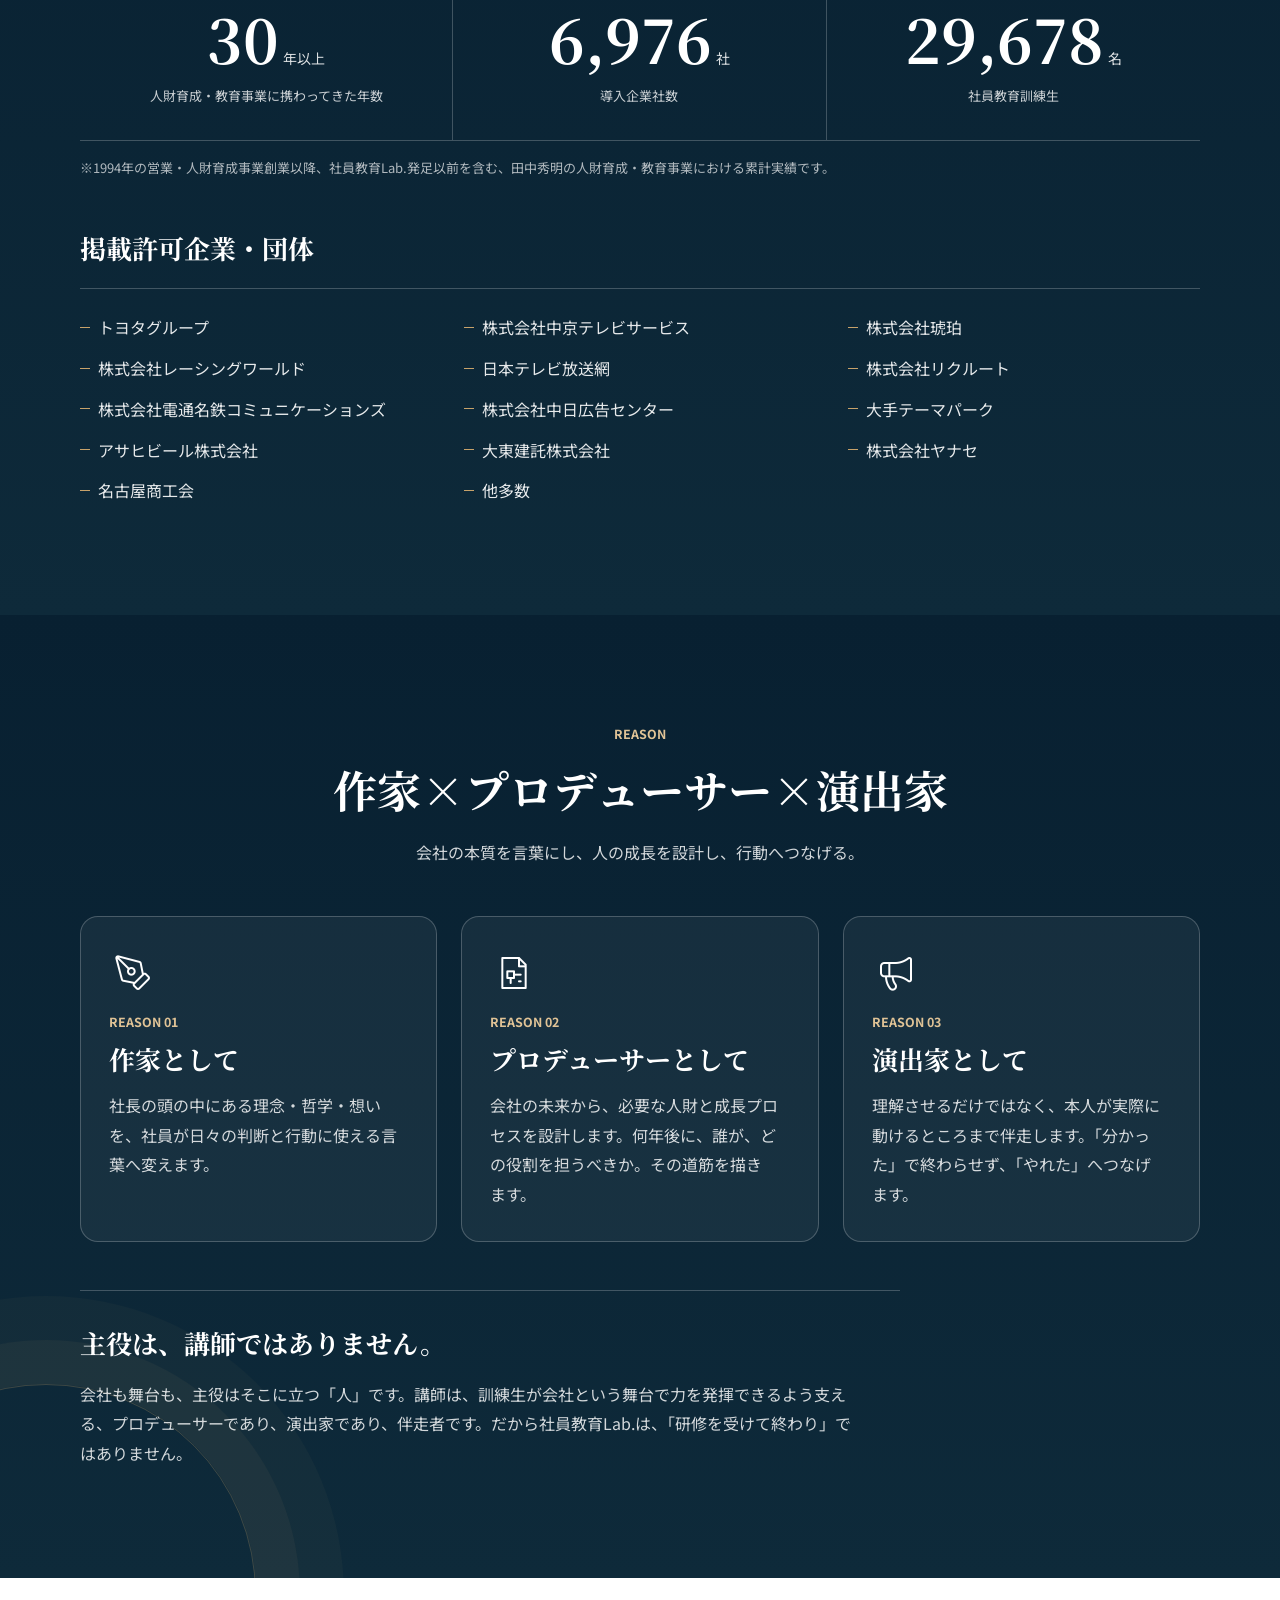
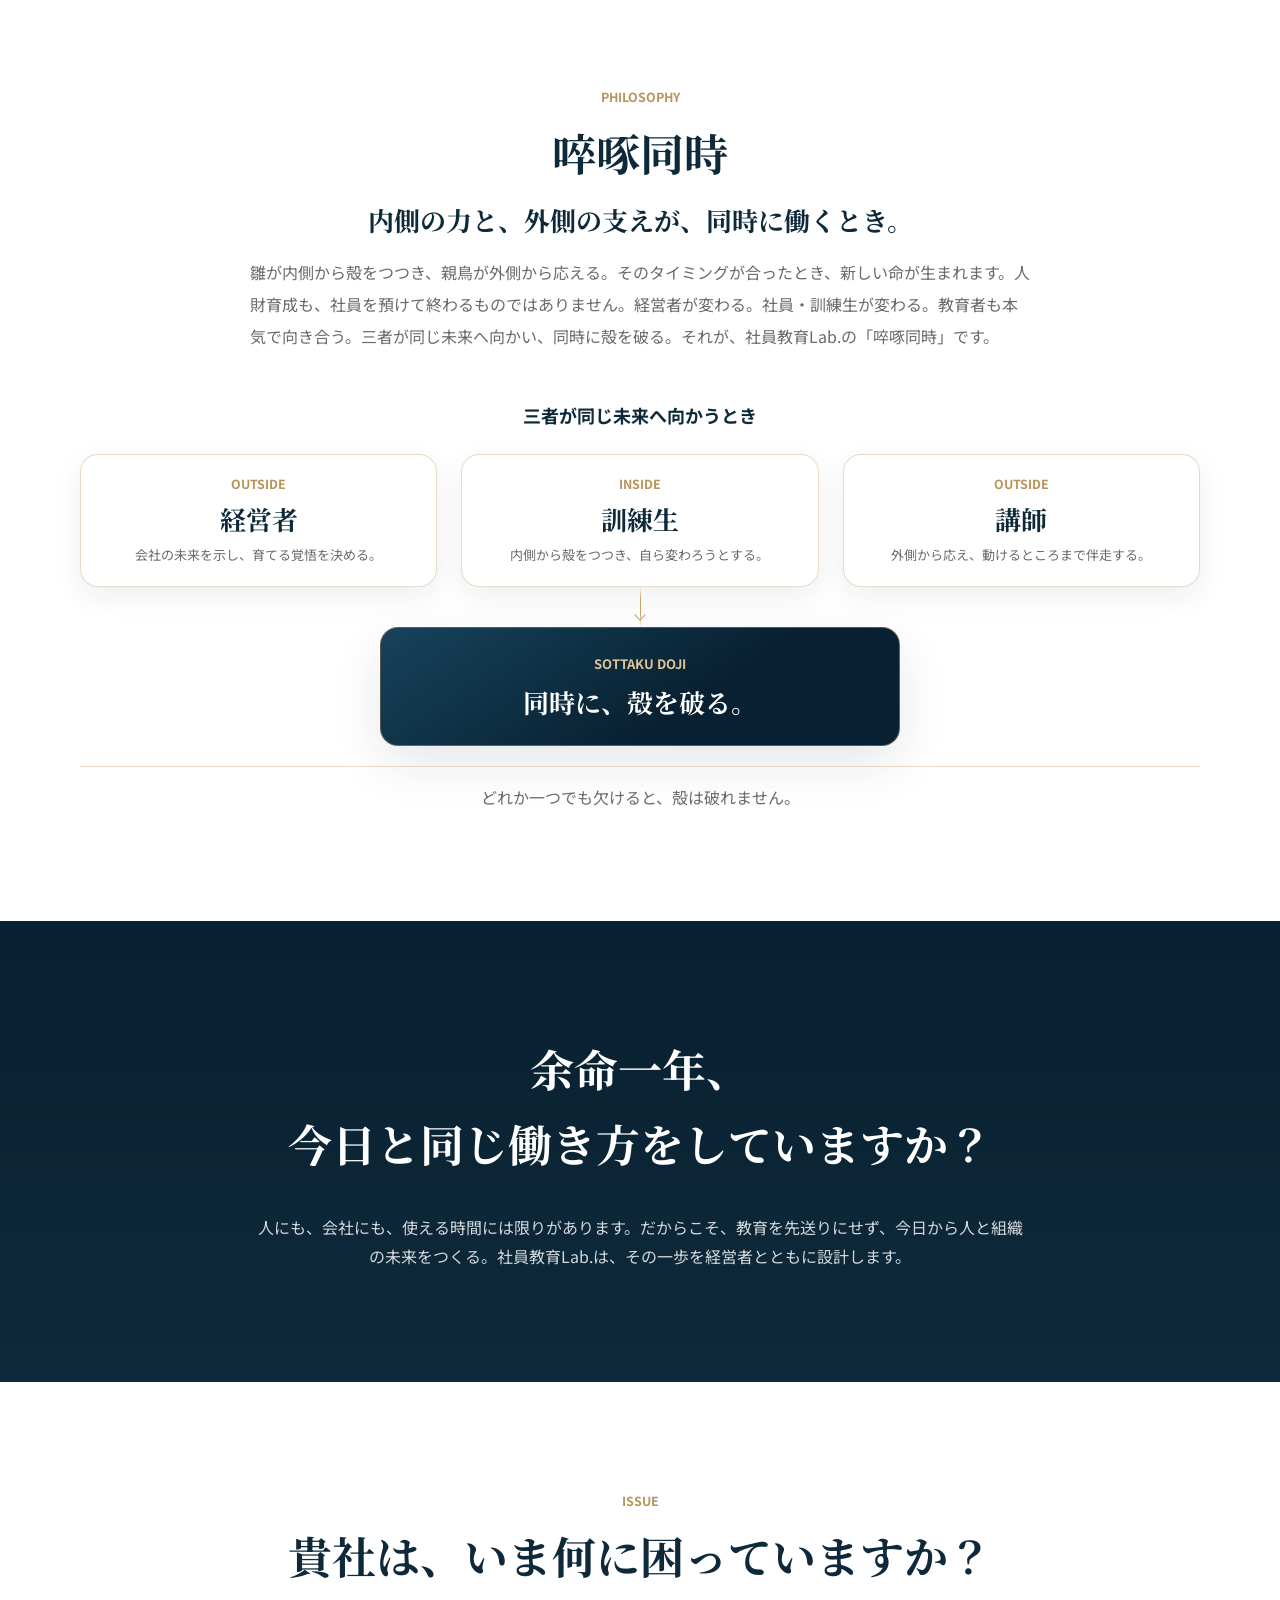
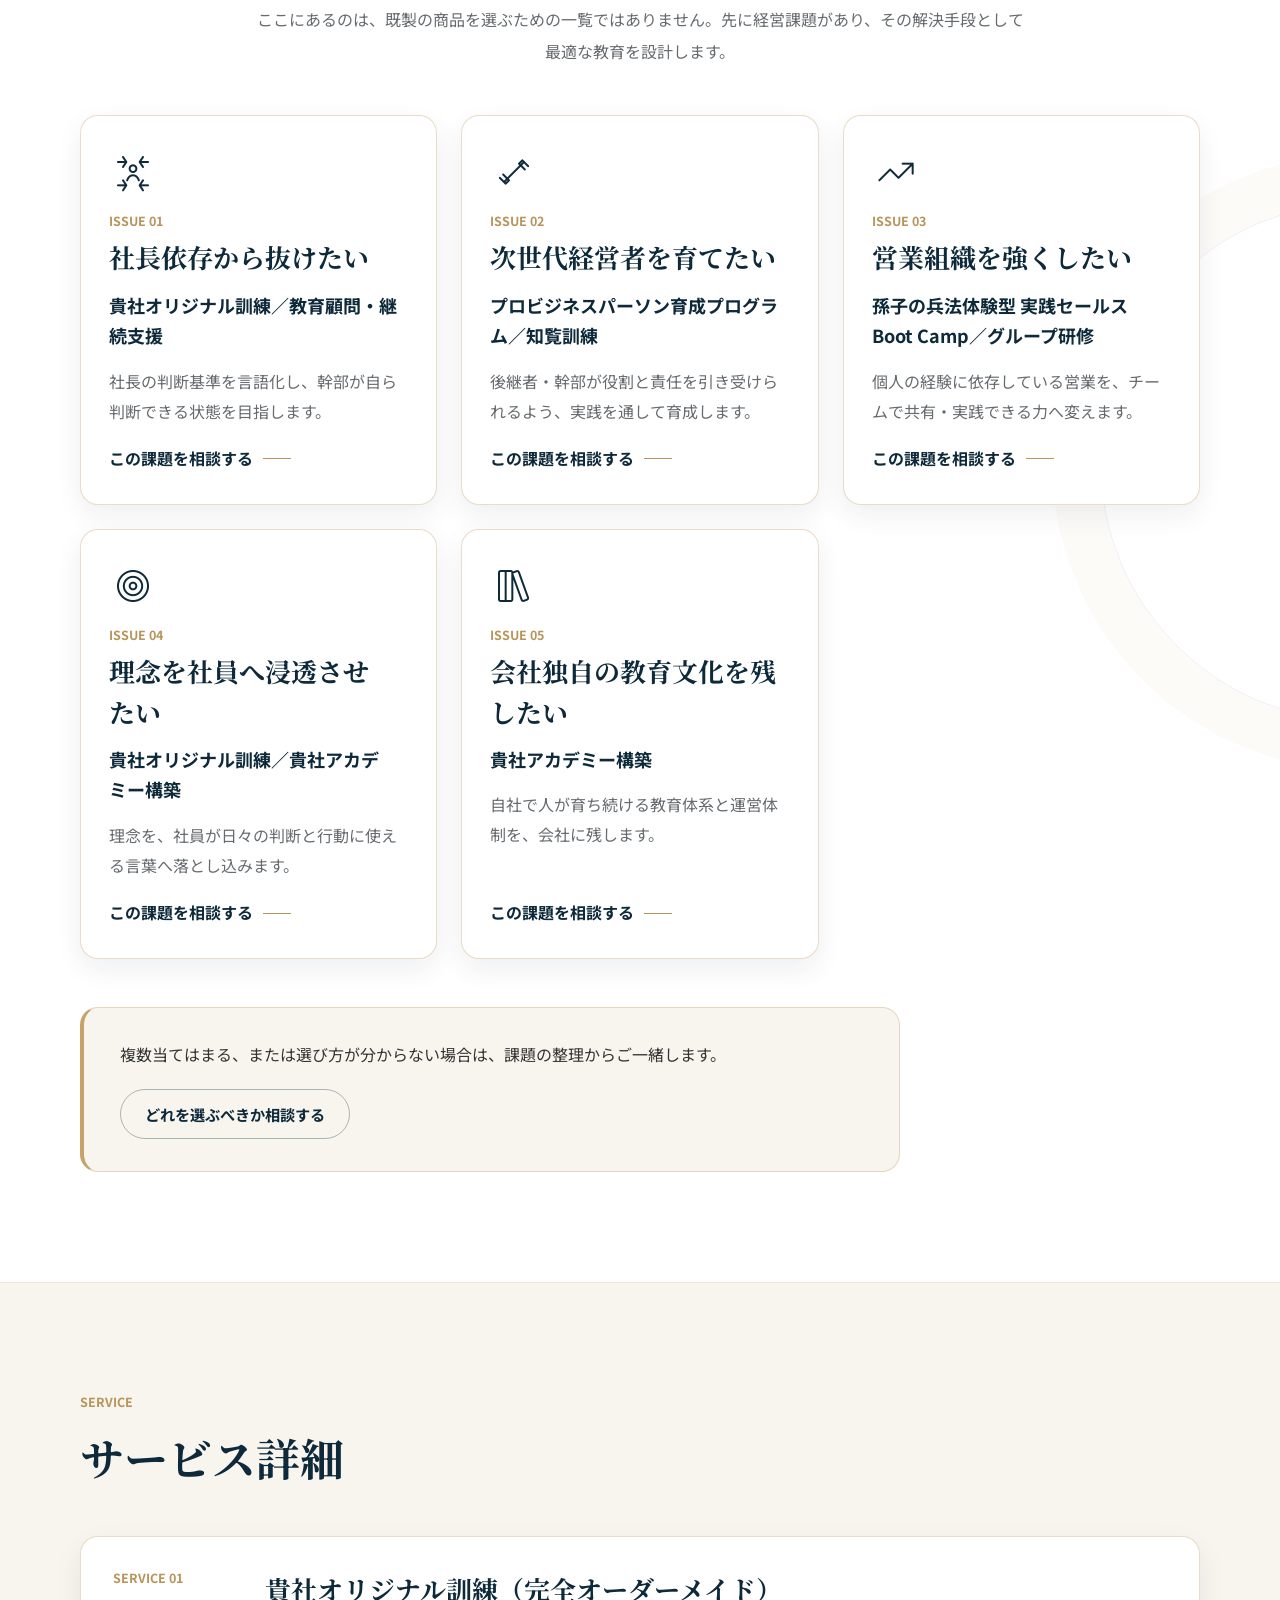
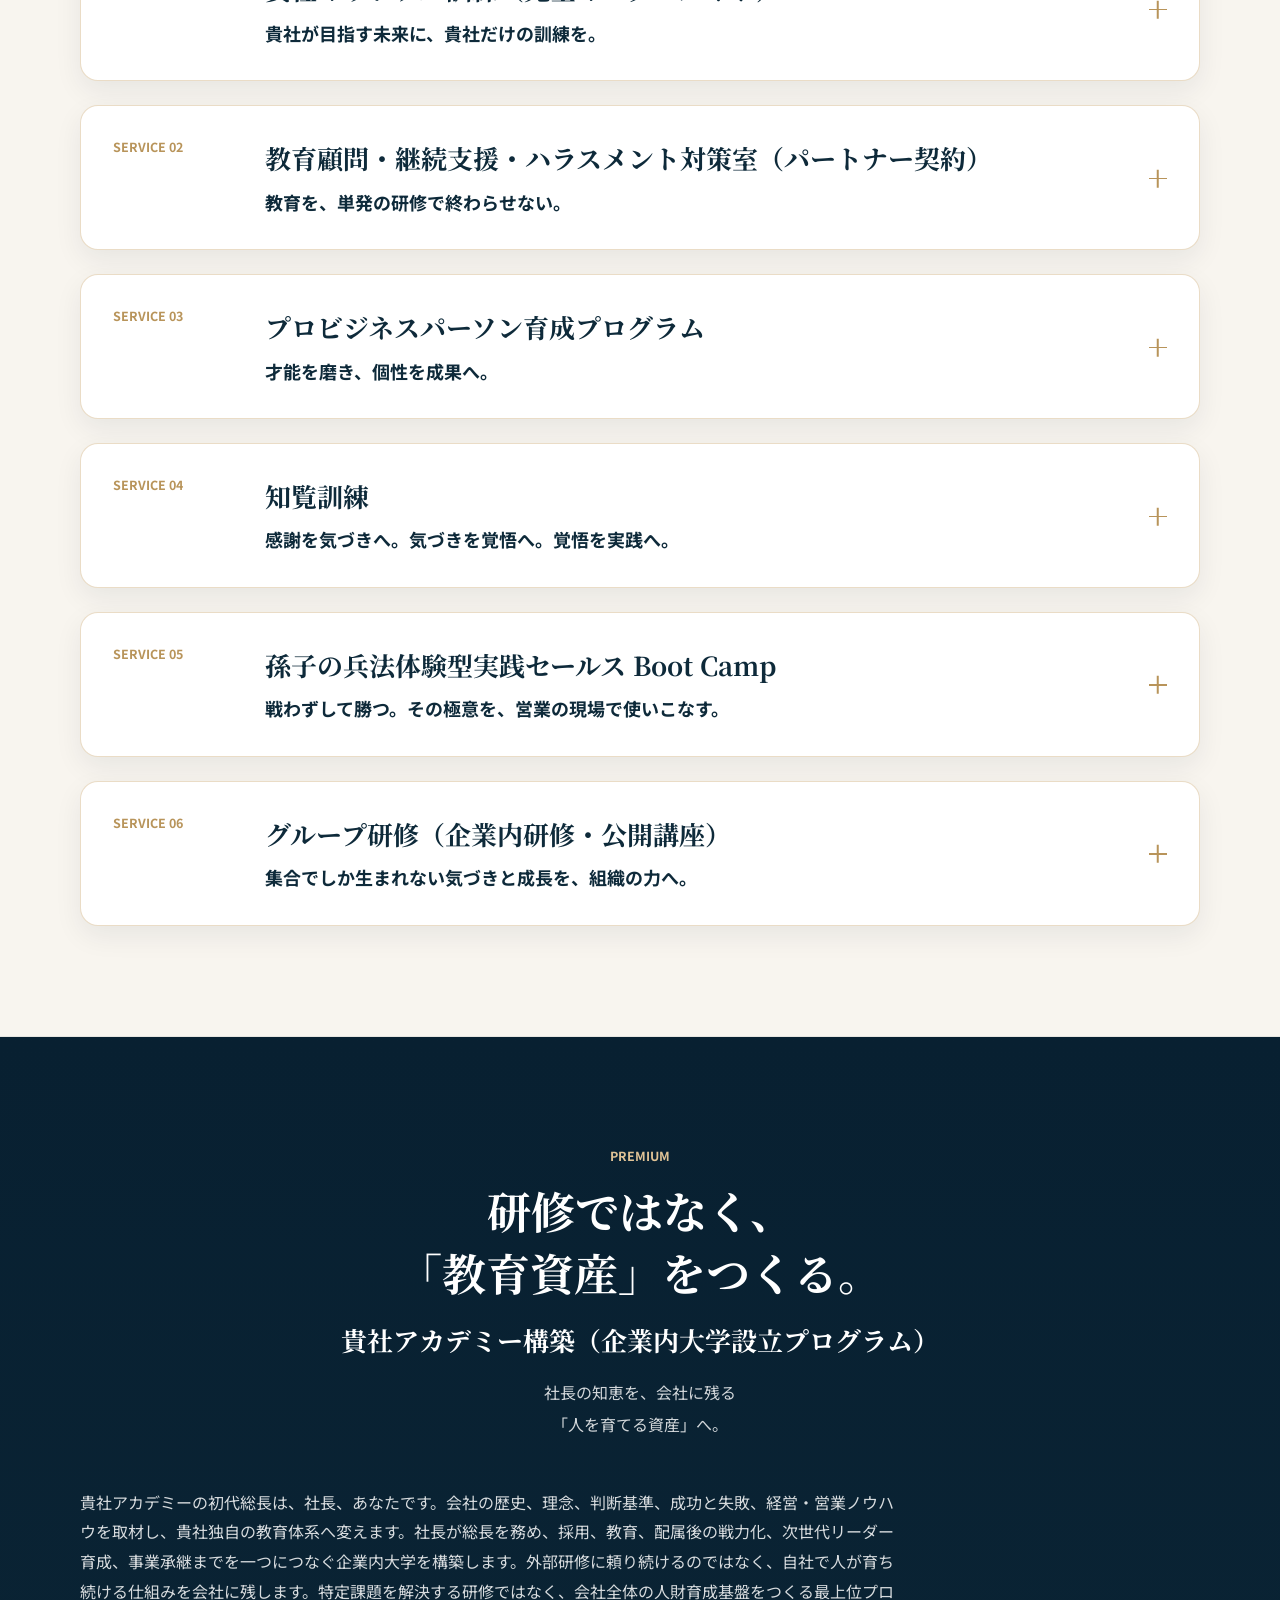
==== commit 841fde38: "Rebuild 最新データ LP on the dollhouse-e.com/test/ design system Imports the 最新データ structure and icon set" ====
--- a/index.html
+++ b/index.html
@@ -1,615 +1,559 @@
-<!DOCTYPE html>
+<!doctype html>
 <html lang="ja">
 <head>
-  <meta charset="UTF-8">
-  <meta name="viewport" content="width=device-width, initial-scale=1.0">
-  <title>株式会社ドールハウス・エンターテインメント｜社員教育Lab.</title>
-  <meta name="description" content="株式会社ドールハウス・エンターテインメントが運営する社員教育Lab.は、企業ごとの経営課題と人財に合わせたオリジナル教育を設計します。社員教育、知覚訓練、経営者・幹部育成、企業内アカデミー構築などをご相談いただけます。">
-  <meta name="keywords" content="株式会社ドールハウス・エンターテインメント, 社員教育Lab., 社員教育, 人財育成, 知覚訓練, 企業内アカデミー, 助成金, 補助金, 広告代理店, 劇団 天-TEN-, TSUKASA">
+  <meta charset="utf-8">
+  <meta name="viewport" content="width=device-width, initial-scale=1">
+  <title>人が輝く「舞台」をつくる。｜株式会社ドールハウス・エンターテインメント</title>
+  <meta name="description" content="株式会社ドールハウス・エンターテインメントは、社員教育Lab.を通じて、会社の未来から人の育て方を設計する教育プロデュース会社です。年商5,000万円以上の経営者へ、既製の研修ではない、貴社だけの教育を。">
   <link rel="canonical" href="https://dollhouse-e.com/">
   <meta property="og:type" content="website">
-  <meta property="og:title" content="株式会社ドールハウス・エンターテインメント｜社員教育Lab.">
-  <meta property="og:description" content="企業ごとの経営課題と人財に合わせたオリジナル教育を設計し、現場での行動と成果につながる人財育成を支援します。">
+  <meta property="og:title" content="人が輝く「舞台」をつくる。">
+  <meta property="og:description" content="会社も、一つの舞台。劇場も、一つの舞台。そこで主役になるのは、「人」です。">
   <meta property="og:url" content="https://dollhouse-e.com/">
-  <meta property="og:image" content="https://dollhouse-e.com/assets/img/executive-training-meeting.jpeg">
-  <meta property="og:site_name" content="DOLLHOUSE ENTERTAINMENT">
+  <meta property="og:image" content="https://dollhouse-e.com/assets/img/optimized/og-dollhouse-1200x630.jpg">
+  <meta property="og:image:width" content="1200">
+  <meta property="og:image:height" content="630">
+  <meta property="og:image:alt" content="人が輝く「舞台」をつくる。株式会社ドールハウス・エンターテインメント">
   <meta name="twitter:card" content="summary_large_image">
-  <meta name="twitter:title" content="株式会社ドールハウス・エンターテインメント｜社員教育Lab.">
-  <meta name="twitter:description" content="企業ごとの課題と目標に向き合い、現場での行動と成果につながる教育を設計します。">
-  <meta name="twitter:image" content="https://dollhouse-e.com/assets/img/executive-training-meeting.jpeg">
-  <link rel="icon" href="./assets/img/dollhouse-logo.png">
-  <script>document.documentElement.classList.add("js-enabled", "has-splash");</script>
-  <link rel="stylesheet" href="./assets/css/style.css?v=20260717-pc-text-fix">
-  <script type="application/ld+json">
-  {
-    "@context": "https://schema.org",
-    "@type": "Organization",
-    "name": "株式会社ドールハウス・エンターテインメント",
-    "alternateName": "DOLLHOUSE ENTERTAINMENT",
-    "url": "https://dollhouse-e.com/",
-    "logo": "https://dollhouse-e.com/assets/img/dollhouse-logo.png",
-    "description": "社員教育Lab.を運営し、企業ごとの経営課題と人財に合わせたオリジナル教育を設計する企業です。",
-    "founder": {
-      "@type": "Person",
-      "name": "田中 秀明"
-    },
-    "department": [
-      { "@type": "Organization", "name": "社員教育Lab." },
-      { "@type": "Organization", "name": "広告代理店事業" },
-      { "@type": "Organization", "name": "芸能プロダクション事業" }
-    ]
-  }
-  </script>
+  <meta name="theme-color" content="#071A25">
+  <link rel="preconnect" href="https://fonts.googleapis.com">
+  <link rel="preconnect" href="https://fonts.gstatic.com" crossorigin>
+  <link href="https://fonts.googleapis.com/css2?family=Noto+Sans+JP:wght@400;500;700&amp;family=Noto+Serif+JP:wght@700&amp;display=swap" rel="stylesheet">
+  <link rel="icon" type="image/svg+xml" href="./assets/img/optimized/favicon.svg">
+  <link rel="icon" type="image/png" sizes="48x48" href="./assets/img/optimized/favicon-48.png">
+  <link rel="apple-touch-icon" sizes="180x180" href="./assets/img/optimized/apple-touch-icon-180.png">
+  <link rel="stylesheet" href="./assets/css/style.css?v=20260823-design2">
 </head>
 <body>
   <a class="skip-link" href="#main">本文へ移動</a>
 
-  <div class="loading-screen" data-loading-screen aria-hidden="true">
-    <div class="loading-screen__mark">
-      <img src="./assets/img/dollhouse-logo.png" alt="" width="960" height="720" decoding="async">
+  <header class="site-header" data-header>
+    <div class="header-inner">
+      <a class="brand" href="#top" aria-label="株式会社ドールハウス・エンターテインメント トップへ">
+        <img src="./assets/img/optimized/dollhouse-wordmark.png" alt="DOLLHOUSE Entertainment" width="320" height="253">
+      </a>
+      <nav class="desktop-nav" aria-label="サイト内ナビゲーション">
+        <a href="#about">私たちについて</a>
+        <a href="#business">事業案内</a>
+        <a href="#education-lab"><span class="nowrap">社員教育Lab.</span></a>
+        <a href="#programs">サービス</a>
+        <a href="#works">実績・お客様の声</a>
+        <a href="#company">会社概要</a>
+      </nav>
+      <a class="header-cta" href="#contact-form">経営相談</a>
+      <button class="nav-toggle" type="button" aria-label="メニューを開く" aria-controls="mobile-nav" aria-expanded="false" data-nav-toggle>
+        <span></span><span></span><span></span>
+      </button>
     </div>
+    <nav class="mobile-nav" id="mobile-nav" aria-label="スマートフォン用ナビゲーション" aria-hidden="true" inert data-mobile-nav>
+      <a href="#about">私たちについて</a>
+      <a href="#business">事業案内</a>
+      <a href="#education-lab"><span class="nowrap">社員教育Lab.</span></a>
+      <a href="#programs">サービス</a>
+      <a href="#works">実績・お客様の声</a>
+      <a href="#company">会社概要</a>
+      <a class="mobile-nav-cta" href="#contact-form">経営相談</a>
+    </nav>
+  </header>
+
+  <div class="page-scroll" data-page-scroll>
+  <main id="main">
+    <section class="hero" id="top" aria-labelledby="hero-title">
+      <picture class="hero-media" aria-hidden="true">
+        <source type="image/avif" srcset="./assets/img/optimized/hero-900.avif 900w, ./assets/img/optimized/hero-1600.avif 1600w" sizes="100vw">
+        <source type="image/webp" srcset="./assets/img/optimized/hero-1600.webp 1600w" sizes="100vw">
+        <img src="./assets/img/hero-executive-20260730.png" alt="" width="1721" height="914" fetchpriority="high">
+      </picture>
+      <div class="hero-overlay" aria-hidden="true"></div>
+      <div class="wrap hero-content">
+        <p class="hero-kicker">株式会社ドールハウス・エンターテインメント</p>
+        <h1 id="hero-title">人が輝く<br class="br-sp">「舞台」をつくる。</h1>
+        <p class="hero-copy">会社も、一つの舞台。<br class="br-sp">劇場も、一つの舞台。<br>そこで主役になるのは、「人」です。<br>私たちは、企業で人を育て、<br class="br-sp">舞台で人を輝かせてきました。</p>
+        <a class="button button-primary" href="#contact-form">相談してみる</a>
+      </div>
+      <a class="scroll-cue" href="#about" aria-label="ドールハウス・エンターテインメントとはへ移動"><span>SCROLL</span></a>
+    </section>
+
+    <aside class="trust-strip" aria-label="人財育成・教育事業の実績">
+      <div class="wrap trust-grid">
+        <div class="trust-item"><strong class="nowrap">30<span>年以上</span></strong><p>人財育成・教育事業</p></div>
+        <div class="trust-item"><strong class="nowrap">6,976<span>社</span></strong><p>導入企業</p></div>
+        <div class="trust-item"><strong class="nowrap">29,678<span>名</span></strong><p>社員教育訓練生</p></div>
+      </div>
+    </aside>
+
+    <section class="section about" id="about" aria-labelledby="about-title">
+      <div class="about-city-bg" aria-hidden="true"></div>
+      <div class="wrap narrow">
+        <div class="section-heading">
+          <p class="eyebrow">ABOUT US</p>
+          <h2 id="about-title">ドールハウス・<br><span>エンターテインメントとは？</span></h2>
+        </div>
+        <p class="section-statement">私たちが30年以上、<br class="br-sp">向き合ってきたもの。<br>それは、「人」です。</p>
+        <div class="body-copy">
+          <p>企業の中で、人を育てる。舞台の上で、人を輝かせる。一見まったく違う二つの世界ですが、私たちにとって本質は同じです。</p>
+          <p>人には、本人さえまだ気づいていない可能性があります。その可能性を見つけ、育て、輝く場所をつくる。それが、株式会社ドールハウス・エンターテインメントです。</p>
+        </div>
+        <div class="icon-triad" aria-label="私たちの仕事">
+          <article><img src="./assets/img/icon/icon-find-navy@4x.png" alt="" width="48" height="48" loading="lazy" decoding="async" aria-hidden="true"><h3>見つける</h3></article>
+          <article><img src="./assets/img/icon/icon-grow-navy@4x.png" alt="" width="48" height="48" loading="lazy" decoding="async" aria-hidden="true"><h3>育てる</h3></article>
+          <article><img src="./assets/img/icon/icon-shine-gold@4x.png" alt="" width="48" height="48" loading="lazy" decoding="async" aria-hidden="true"><h3>輝かせる</h3></article>
+        </div>
+      </div>
+    </section>
+
+    <section class="section origin" id="origin" aria-labelledby="origin-title">
+      <div class="wrap">
+        <div class="section-heading">
+          <p class="eyebrow">ORIGIN</p>
+          <h2 id="origin-title">社名と、はじまりの物語</h2>
+        </div>
+        <div class="origin-grid">
+          <article class="origin-story">
+            <div class="origin-story-copy">
+              <p class="item-index">01</p>
+              <h3>社名に込めた想い</h3>
+              <div class="body-copy">
+                <p>ヨーロッパの子どもたちが屋根裏部屋で遊ぶドールハウス。小さな家に何を置くかを決めるのは、いつも本人です。一人ひとりが自分自身の箱庭に、成長に必要なパーツを自らの責任で集めていく。その願いを込めて、株式会社ドールハウス・エンターテインメントと名付けました。</p>
+                <p>私たちの仕事は、箱庭を代わりにつくることではありません。一人ひとりが自分に必要なものへ気づき、自ら成長していける舞台をつくることです。</p>
+              </div>
+            </div>
+            <figure class="origin-story-media"><picture><source type="image/avif" srcset="./assets/img/optimized/name-story.avif"><source type="image/webp" srcset="./assets/img/optimized/name-story.webp"><img src="./assets/img/dollhouse-name-story-photo-pc.png" alt="薄暗い室内で、手が小さなドールハウスへ家具を置いている様子" width="1672" height="941" loading="lazy" decoding="async"></picture></figure>
+          </article>
+          <article class="origin-story origin-story--reverse">
+            <div class="origin-story-copy">
+              <p class="item-index">02</p>
+              <h3>創業ストーリー</h3>
+              <div class="body-copy">
+                <p>はじまりは、二人の青年でした。人財育成の会社を経営していた頃、一人の歌手と、一人のダンサーに出会いました。二人との対話から見えてきたのは、才能の形が一人ひとり違う以上、その人に合った育成と、力を発揮できる舞台が必要だということでした。</p>
+                <p>それは、企業の中で人財を育ててきた仕事と同じでした。この二人の青年との出会いから、ドールハウス・エンターテインメントは始まりました。</p>
+              </div>
+            </div>
+            <figure class="origin-story-media"><picture><source type="image/avif" srcset="./assets/img/optimized/origin-stage.avif"><source type="image/webp" srcset="./assets/img/optimized/origin-stage.webp"><img src="./assets/img/origin-story-stage.png" alt="舞台袖の赤い幕とヴィンテージマイク、スポットライトに照らされた靴" width="1536" height="1024" loading="lazy" decoding="async"></picture></figure>
+          </article>
+        </div>
+      </div>
+    </section>
+
+    <section class="section message" id="message" aria-labelledby="message-title">
+      <div class="wrap">
+        <div class="section-heading">
+          <p class="eyebrow">MESSAGE</p>
+          <h2 id="message-title">代表メッセージ</h2>
+        </div>
+        <div class="media-split">
+          <div class="media-split-copy body-copy">
+            <p>私たちは、エンターテインメントとは「人の人生を変える力」だと信じています。舞台に立つ一人の俳優も、企業で働く一人の社員も、その人自身が成長し、自ら考え、挑戦することで、多くの人に感動や価値を届けられる存在になります。株式会社ドールハウス・エンターテインメントは、芸能・舞台制作・人材育成・企業教育という一見異なる分野を手掛けています。しかし、私たちの根底にある理念は一つです。人を育て、物語を創り、未来をつくる。作品づくりにおいても、企業づくりにおいても、主役は人です。どれほど優れた脚本や仕組みがあっても、それを生かすのは人の情熱であり、想像力であり、行動力です。だからこそ私たちは、目先の技術だけではなく、人としての在り方や志を育むことを大切にしています。私自身、十代から芸能の世界に身を置き、多くの成功と失敗を経験してきました。また、企業経営や社員教育の現場では、数多くの経営者や若者たちと向き合い、「人が変われば、組織も未来も変わる」という事実を何度も目の当たりにしてきました。</p>
+            <p>その経験を礎に、舞台『ヤマトタケルと倭国大乱の爪跡』をはじめとする文化事業、劇団 天-TEN- の運営、そして<span class="nowrap">社員教育Lab.</span>による人材育成事業を通じて、日本の未来を担う人材を育て続けています。AIが進化する時代だからこそ、人にしか生み出せない感動があります。人にしか語れない物語があります。人にしか育てられない人がいます。私たちは、エンターテインメントの力で心を動かし、教育の力で人を育て、その積み重ねが未来の社会をより豊かなものにすると信じています。</p>
+            <p>一つひとつの作品に。一人ひとりとの出会いに。そして、一社一社とのご縁に。誠実に向き合いながら、これからも「人を育てるエンターテインメント企業」として、新たな価値を創造し続けます。</p>
+            <p class="signature">株式会社ドールハウス・エンターテインメント<br>代表取締役　<strong>田中 秀明</strong></p>
+          </div>
+          <figure class="portrait"><picture><source type="image/avif" srcset="./assets/img/optimized/tanaka-portrait.avif"><source type="image/webp" srcset="./assets/img/optimized/tanaka-portrait.webp"><img src="./assets/img/tanaka-instructor-black.jpg" alt="代表取締役 田中秀明" width="1647" height="1098" loading="lazy" decoding="async"></picture></figure>
+        </div>
+        <details class="disclosure history">
+          <summary>創業ヒストリー「荒削りな真実の提供」を全文読む</summary>
+          <div class="disclosure-body body-copy">
+            <h3>荒削りな真実の提供<br>ドールハウス・エンターテインメント　創業ヒストリー</h3>
+            <p>当社は二人の青年との出会いから始まりました。歌手として大手芸能プロダクションに所属していた彼は、当時、人財育成会社を経営している私の前で「てっぺん」という歌を唄いました。詞の意味合いを人生で理解して、伝える術をもったプロとしての歌声に感動して涙が出てきました。大手タレント事務所で女優のマネージャーをしていた経験から、プロとしてのあるべき姿を彼に見ました。同時期、ダンサーの青年から「タレントとして活躍するには、何が一番大切なんだろう？」という質問を貰いました。芸能界にはタレント養成所はたくさんあるが、どれも抽象的で誰彼問わず対応出来得るカリキュラムしかなく、はたして本当にタレントとして活躍できる人間が何人いるのかが疑問だという内容でした。タレントは才能の固まりであり、その才能をエンターテインメントとして観客やファンの前で表現し、その評価値を活用して社会貢献する存在です。従って、才能のカタチがタレント一人一人で異なる以上、万人に共通するカリキュラムに意味はなく、一人一人のカタチ・サイズにあった育成プランが必要なのだと答えました。これは私がライフワークとして手がける企業内タレントを育成する人財開発事業とも全く同じです。</p>
+            <p>この二人の青年と共にドールハウス・エンターテインメントを発足しました。新しいことをやり始めた訳ではなく、タレント業界の不明確さを取り除き成功までの道程を解りやすく計画立てをして、「才能という商品」と、「売るというマネジメント」の融合こそが、芸能界の真実であることを、荒削りではありますが、タレントに自覚をさせております。弊社に所属するタレントは、「誰でもタレントになれるという夢」と「誰でも売れるわけではないという現実」を兼ね合わせて、日々一人一人が、自分のカタチに合わせた成長を遂げております。ヨーロッパの子供が屋根裏部屋で遊ぶドールハウス。この箱庭遊びを、弊社では、一人一人のタレントが自分自身の箱庭で、成長に必要なパーツを責任をもって集めて欲しいという願いを込めて、株式会社ドールハウス・エンターテインメントと命名致しました。</p>
+            <p>荒削りな真実のもと、タレントたちが才能を伸ばし社会貢献に繋がることを心から祈っております。</p>
+          </div>
+        </details>
+      </div>
+    </section>
+
+    <section class="section business" id="business" aria-labelledby="business-title">
+      <div class="wrap">
+        <div class="section-heading">
+          <p class="eyebrow">BUSINESS</p>
+          <h2 id="business-title">事業案内</h2>
+          <p class="section-lead">私たちには、二つの舞台があります。<br class="br-sp">舞台が違っても、向き合っているものは同じです。<br>どちらも、主役は「人」です。</p>
+        </div>
+        <figure class="diagram diagram-stages">
+          <p class="diagram-title">人が輝く、二つの舞台</p>
+          <div class="stage-diagram">
+            <div class="stage-diagram__pair">
+              <div class="diagram-node">
+                <p class="item-index">Business 01</p>
+                <strong><span class="nowrap">社員教育Lab.</span></strong>
+                <span>会社という舞台で、人を育てる。</span>
+                <p class="stage-diagram__role">主役は「人」</p>
+              </div>
+              <div class="diagram-node diagram-node--navy">
+                <p class="item-index">Business 02</p>
+                <strong>劇団 天-TEN-</strong>
+                <span>本物の舞台で、人を輝かせる。</span>
+                <p class="stage-diagram__role">主役は「人」</p>
+              </div>
+            </div>
+            <div class="diagram-link" aria-hidden="true"></div>
+            <div class="stage-diagram__base">
+              <p class="item-index">Related Business</p>
+              <strong>広告・PR支援</strong>
+              <span>二つの舞台で生まれた価値を、社会へ届ける。</span>
+            </div>
+          </div>
+          <figcaption class="diagram-note">二つの舞台で育った人と価値を、広告・PRが社会へ橋渡しします。</figcaption>
+        </figure>
+        <div class="business-grid">
+          <article class="business-card">
+            <figure><picture><source type="image/avif" srcset="./assets/img/optimized/education-session.avif"><source type="image/webp" srcset="./assets/img/optimized/education-session.webp"><img src="./assets/img/education-session.jpg" alt="社員教育Lab.の実践型教育" width="1448" height="1086" loading="lazy" decoding="async"></picture></figure>
+            <div class="business-card-body">
+              <p class="item-index">BUSINESS 01</p>
+              <h3><span class="nowrap">社員教育Lab.</span></h3>
+              <h4>会社という舞台で、人を育てる。</h4>
+              <p>経営者の理念・事業計画・組織課題から逆算し、「誰を、何のために、どこまで育てるのか」を設計します。既製の研修を提供するのではなく、その会社のための教育を一からつくる社員教育事業です。</p>
+              <a class="text-link" href="#education-lab">詳しく見る</a>
+            </div>
+          </article>
+          <article class="business-card">
+            <figure><picture><source type="image/avif" srcset="./assets/img/optimized/movie-teaser.avif"><source type="image/webp" srcset="./assets/img/optimized/movie-teaser.webp"><img src="./assets/img/movie-teaser.jpg" alt="劇団 天-TEN-の舞台" width="1672" height="941" loading="lazy" decoding="async"></picture></figure>
+            <div class="business-card-body">
+              <p class="item-index">BUSINESS 02</p>
+              <h3>劇団 天-TEN-</h3>
+              <h4>本物の舞台で、人を輝かせる。</h4>
+              <p>演劇・歴史・文化・エンターテインメントを通して、人の可能性と、物語が持つ力を社会へ届けます。</p>
+              <a class="text-link" href="https://gekidan-ten.com/" target="_blank" rel="noopener noreferrer">公式サイトを見る</a>
+            </div>
+          </article>
+        </div>
+        <aside class="support-band">
+          <div><p class="item-index">RELATED BUSINESS</p><h3>広告・PR支援</h3></div>
+          <div><h4>二つの舞台で生まれた価値を、<br class="br-sp">社会へ届ける。</h4><p>SP広告、求人広告、媒体提案、イベントの企画・制作・運営などを通して、社員教育と芸能の現場で生まれた人や企業の価値を、必要な相手へ届けます。</p></div>
+          <button class="text-link button-link" type="button" data-consult-kind="program" data-consult-topic="広告・PR事業">相談内容に追加</button>
+        </aside>
+        <p class="section-action"><a class="button button-outline" href="#contact-form">事業について相談する</a></p>
+      </div>
+    </section>
+
+    <section class="lab-gateway" id="education-lab" aria-labelledby="lab-title">
+      <div class="wrap narrow">
+        <div class="section-heading">
+          <p class="eyebrow">EDUCATION LAB.</p>
+          <h2 id="lab-title"><span class="nowrap">社員教育Lab.</span></h2>
+          <h3>会社という舞台で、人を育てる。</h3>
+          <p class="section-lead">ここからは、年商<span class="nowrap">5,000万円</span>を超え、<br class="br-sp">次の成長を目指す<br class="br-sp">経営者の皆様へお話しします。</p>
+        </div>
+      </div>
+    </section>
+    <nav class="lab-index" aria-label="社員教育Lab.ページ内目次" data-lab-index>
+      <a href="#method">考え方</a><a href="#works">実績</a><a href="#programs">サービス</a><a href="#reviews">お客様の声</a><a href="#contact">相談</a>
+    </nav>
+
+    <section class="section executives" id="executives" aria-labelledby="executives-title">
+      <div class="wrap narrow">
+        <div class="section-heading">
+          <p class="eyebrow">FOR EXECUTIVES</p>
+          <h2 id="executives-title">経営者の皆様へ</h2>
+        </div>
+        <p class="executive-copy">年商<span class="nowrap">5,000万円</span>を超えたとき、<br>次に育てるべきは<br>「売上」ではなく、<br class="br-sp">「人」かもしれない。</p>
+        <h3 class="executive-heading">社長一人が頑張る会社から、<br>人と組織が成長をつくる会社へ。</h3>
+        <div class="challenge-panel">
+          <div class="challenge-title"><img src="./assets/img/icon/icon-check-white@4x.png" alt="" width="48" height="48" loading="lazy" decoding="async" aria-hidden="true"><h4>社長のほかに、貴社という舞台で主演をはれる存在はいますか？</h4></div>
+          <div class="challenge-list">
+            <label><input type="checkbox"><span>自分が営業を離れると、売上が落ちる</span></label>
+            <label><input type="checkbox"><span>幹部へ任せても、最後は自分のところへ仕事が戻ってくる</span></label>
+            <label><input type="checkbox"><span>何度説明しても、社員に意図が伝わらない</span></label>
+            <label><input type="checkbox"><span>指示を待っている社員が多い</span></label>
+            <label><input type="checkbox"><span>右腕となる人財が育っていない</span></label>
+            <label><input type="checkbox"><span>将来、会社を任せられる人が見当たらない</span></label>
+            <label><input type="checkbox"><span>売上は伸びたが、組織が成長についてきていない</span></label>
+            <label><input type="checkbox"><span>次の1億、3億、5億へ進むための組織がまだない</span></label>
+          </div>
+        </div>
+        <div class="executive-answer">
+          <h3>それは、社員だけの<br class="br-sp">問題ではないかもしれません。</h3>
+          <p>任せる役割が決まっているか。判断の基準が示されているか。会社が目指す未来を社員と共有できているか。これらが曖昧なままでは、社員は自ら判断しようにも動けません。社員を変える前に、会社として何を担ってほしいのか、どこへ向かうのかを設計する必要があります。</p>
+        </div>
+      </div>
+    </section>
+
+    <section class="section method" id="method" aria-labelledby="method-title">
+      <div class="wrap">
+        <div class="section-heading narrow">
+          <p class="eyebrow">METHOD</p>
+          <h2 id="method-title">会社の未来から、<br>人の育て方を設計する。</h2>
+          <p class="section-lead">教育を選ぶ前に、経営の未来を伺う。<br><span class="nowrap">社員教育Lab.</span>の設計は、<br class="br-sp">そこから始まります。</p>
+        </div>
+        <div class="method-list">
+          <article><img src="./assets/img/icon/icon-no-sell-navy@4x.png" alt="" width="48" height="48" loading="lazy" decoding="async" aria-hidden="true"><p class="item-index">POINT 01</p><h3>私たちは、研修を売りません。</h3><p><span class="nowrap">社員教育Lab.</span>は、既製の研修を選んでいただく会社ではありません。貴社の未来から、その会社だけの教育を設計する教育プロデュース会社です。</p></article>
+          <article><img src="./assets/img/icon/icon-backcast-gold@4x.png" alt="" width="48" height="48" loading="lazy" decoding="async" aria-hidden="true"><p class="item-index">POINT 02</p><h3>教育は、未来から逆算する。</h3><p>売上目標、事業計画、組織体制、経営理念を伺い、「誰を、いつまでに、どこまで育てるのか」を経営者とともに設計します。教育内容を決めるのは、そのあとです。</p></article>
+          <article><img src="./assets/img/icon/icon-people-navy@4x.png" alt="" width="48" height="48" loading="lazy" decoding="async" aria-hidden="true"><p class="item-index">POINT 03</p><h3>育てるのは、社長の分身ではありません。</h3><p>理念と判断基準を受け継ぎ、自ら考え、役割を担い、会社の未来を前へ進める人財を育てます。</p></article>
+        </div>
+        <figure class="diagram diagram-backcast">
+          <div class="flow-diagram">
+            <p class="flow-diagram__ends"><span>未来から</span><span>現在の教育設計へ</span></p>
+            <div class="flow-diagram__steps">
+              <div class="diagram-node">
+                <p class="item-index">Future / 01</p>
+                <strong>売上目標・事業計画<br>組織体制・経営理念</strong>
+                <span>数年後、会社がどこへ向かうのかを伺います。</span>
+              </div>
+              <div class="diagram-link" aria-hidden="true"></div>
+              <div class="diagram-node">
+                <p class="item-index">People / 02</p>
+                <strong>必要な人財像<br>担う役割</strong>
+                <span>その未来に、誰がどの役割を担うのかを定めます。</span>
+              </div>
+              <div class="diagram-link" aria-hidden="true"></div>
+              <div class="diagram-node diagram-node--navy">
+                <p class="item-index">Current / 03</p>
+                <strong>教育の設計<br>実践・検証・改善</strong>
+                <span>いま何を育てるべきかが、ここで決まります。</span>
+              </div>
+            </div>
+          </div>
+          <figcaption class="diagram-note">未来から現在へ戻り、必要な教育を決める。</figcaption>
+        </figure>
+        <p class="section-action"><a class="button button-primary" href="#contact-form">まず相談してみる</a></p>
+      </div>
+    </section>
+
+    <section class="section works" id="works" aria-labelledby="works-title">
+      <div class="wrap">
+        <div class="section-heading narrow">
+          <p class="eyebrow">WORKS</p>
+          <h2 id="works-title">人と組織に<br class="br-sp">向き合い続けてきた実績</h2>
+          <p class="section-lead">一社一社、一人ひとりとの対話を積み重ねてきました。</p>
+        </div>
+        <div class="works-counters" aria-label="累計実績">
+          <article><p><strong data-count-to="30">30</strong><span>年以上</span></p><h3>人財育成・教育事業に携わってきた年数</h3></article>
+          <article><p><strong data-count-to="6976">6,976</strong><span>社</span></p><h3>導入企業社数</h3></article>
+          <article><p><strong data-count-to="29678">29,678</strong><span>名</span></p><h3>社員教育訓練生</h3></article>
+        </div>
+        <p class="note">※1994年の営業・人財育成事業創業以降、社員教育Lab.発足以前を含む、田中秀明の人財育成・教育事業における累計実績です。</p>
+        <div class="client-block">
+          <h3>掲載許可企業・団体</h3>
+          <ul class="client-list"><li>トヨタグループ</li><li>株式会社中京テレビサービス</li><li>株式会社琥珀</li><li>株式会社レーシングワールド</li><li>日本テレビ放送網</li><li>株式会社リクルート</li><li>株式会社電通名鉄コミュニケーションズ</li><li>株式会社中日広告センター</li><li>大手テーマパーク</li><li>アサヒビール株式会社</li><li>大東建託株式会社</li><li>株式会社ヤナセ</li><li>名古屋商工会</li><li>他多数</li></ul>
+        </div>
+      </div>
+    </section>
+
+    <section class="section reason" id="reason" aria-labelledby="reason-title">
+      <div class="wrap">
+        <div class="section-heading narrow">
+          <p class="eyebrow">REASON</p>
+          <h2 id="reason-title">作家×<br class="br-sp">プロデューサー×演出家</h2>
+          <p class="section-lead">会社の本質を言葉にし、<br class="br-sp">人の成長を設計し、<br class="br-sp">行動へつなげる。</p>
+        </div>
+        <div class="media-split reason-split">
+          <div class="role-grid">
+            <article><img src="./assets/img/icon/icon-writer-white@4x.png" alt="" width="48" height="48" loading="lazy" decoding="async" aria-hidden="true"><p class="item-index">REASON 01</p><h3>作家として</h3><p>社長の頭の中にある理念・哲学・想いを、社員が日々の判断と行動に使える言葉へ変えます。</p></article>
+            <article><img src="./assets/img/icon/icon-producer-white@4x.png" alt="" width="48" height="48" loading="lazy" decoding="async" aria-hidden="true"><p class="item-index">REASON 02</p><h3>プロデューサーとして</h3><p>会社の未来から、必要な人財と成長プロセスを設計します。何年後に、誰が、どの役割を担うべきか。その道筋を描きます。</p></article>
+            <article><img src="./assets/img/icon/icon-director-white@4x.png" alt="" width="48" height="48" loading="lazy" decoding="async" aria-hidden="true"><p class="item-index">REASON 03</p><h3>演出家として</h3><p>理解させるだけではなく、本人が実際に動けるところまで伴走します。「分かった」で終わらせず、「やれた」へつなげます。</p></article>
+          </div>
+          <figure class="portrait"><picture><source type="image/avif" srcset="./assets/img/optimized/tanaka-portrait.avif"><source type="image/webp" srcset="./assets/img/optimized/tanaka-portrait.webp"><img src="./assets/img/tanaka-instructor-black.jpg" alt="作家・プロデューサー・演出家として人財育成に向き合う田中秀明" width="1647" height="1098" loading="lazy" decoding="async"></picture></figure>
+        </div>
+        <div class="reason-close narrow"><h3>主役は、講師ではありません。</h3><p>会社も舞台も、主役はそこに立つ「人」です。講師は、訓練生が会社という舞台で力を発揮できるよう支える、プロデューサーであり、演出家であり、伴走者です。だから<span class="nowrap">社員教育Lab.</span>は、「研修を受けて終わり」ではありません。</p></div>
+      </div>
+    </section>
+
+    <section class="section philosophy" id="philosophy" aria-labelledby="philosophy-title">
+      <div class="wrap">
+        <div class="section-heading narrow">
+          <p class="eyebrow">PHILOSOPHY</p>
+          <h2 id="philosophy-title">啐啄同時</h2>
+          <h3>内側の力と、外側の支えが、<br class="br-sp">同時に働くとき。</h3>
+          <p class="section-lead">雛が内側から殻をつつき、親鳥が外側から応える。そのタイミングが合ったとき、新しい命が生まれます。人財育成も、社員を預けて終わるものではありません。経営者が変わる。社員・訓練生が変わる。教育者も本気で向き合う。三者が同じ未来へ向かい、同時に殻を破る。それが、<span class="nowrap">社員教育Lab.</span>の「啐啄同時」です。</p>
+        </div>
+        <figure class="diagram diagram-sottaku">
+          <p class="diagram-title">三者が同じ未来へ向かうとき</p>
+          <div class="sottaku-diagram">
+            <div class="sottaku-diagram__roles">
+              <article>
+                <p class="item-index">Outside</p>
+                <strong>経営者</strong>
+                <span>会社の未来を示し、育てる覚悟を決める。</span>
+              </article>
+              <article>
+                <p class="item-index">Inside</p>
+                <strong>訓練生</strong>
+                <span>内側から殻をつつき、自ら変わろうとする。</span>
+              </article>
+              <article>
+                <p class="item-index">Outside</p>
+                <strong>講師</strong>
+                <span>外側から応え、動けるところまで伴走する。</span>
+              </article>
+            </div>
+            <div class="diagram-link" aria-hidden="true"></div>
+            <div class="sottaku-diagram__center">
+              <span>Sottaku Doji</span>
+              <strong>同時に、殻を破る。</strong>
+            </div>
+          </div>
+          <figcaption class="diagram-note">どれか一つでも欠けると、殻は破れません。</figcaption>
+        </figure>
+      </div>
+    </section>
+
+    <section class="one-year" aria-labelledby="one-year-title">
+      <div class="wrap narrow">
+        <h2 id="one-year-title">余命一年、<br>今日と同じ働き方を<br class="br-sp">していますか？</h2>
+        <p>人にも、会社にも、使える時間には限りがあります。だからこそ、教育を先送りにせず、今日から人と組織の未来をつくる。<span class="nowrap">社員教育Lab.</span>は、その一歩を経営者とともに設計します。</p>
+      </div>
+    </section>
+
+    <section class="section issues" id="issues" aria-labelledby="issues-title">
+      <div class="wrap">
+        <div class="section-heading narrow">
+          <p class="eyebrow">ISSUE</p>
+          <h2 id="issues-title">貴社は、いま<br class="br-sp">何に困っていますか？</h2>
+          <p class="section-lead">ここにあるのは、既製の商品を選ぶための一覧ではありません。先に経営課題があり、その解決手段として最適な教育を設計します。</p>
+        </div>
+        <div class="issue-grid">
+          <article><img src="./assets/img/icon/icon-issue-dependency-navy@4x.png" alt="" width="48" height="48" loading="lazy" decoding="async" aria-hidden="true"><p class="item-index">ISSUE 01</p><h3>社長依存から抜けたい</h3><h4>貴社オリジナル訓練／教育顧問・継続支援</h4><p>社長の判断基準を言語化し、幹部が自ら判断できる状態を目指します。</p><button type="button" class="text-link button-link" data-consult-kind="issue" data-consult-topic="社長依存から抜けたい">この課題を相談する</button></article>
+          <article><img src="./assets/img/icon/icon-issue-successor-navy@4x.png" alt="" width="48" height="48" loading="lazy" decoding="async" aria-hidden="true"><p class="item-index">ISSUE 02</p><h3>次世代経営者を育てたい</h3><h4>プロビジネスパーソン育成プログラム／知覧訓練</h4><p>後継者・幹部が役割と責任を引き受けられるよう、実践を通して育成します。</p><button type="button" class="text-link button-link" data-consult-kind="issue" data-consult-topic="次世代経営者を育てたい">この課題を相談する</button></article>
+          <article><img src="./assets/img/icon/icon-issue-sales-navy@4x.png" alt="" width="48" height="48" loading="lazy" decoding="async" aria-hidden="true"><p class="item-index">ISSUE 03</p><h3>営業組織を強くしたい</h3><h4>孫子の兵法体験型 実践セールス Boot Camp／グループ研修</h4><p>個人の経験に依存している営業を、チームで共有・実践できる力へ変えます。</p><button type="button" class="text-link button-link" data-consult-kind="issue" data-consult-topic="営業組織を強くしたい">この課題を相談する</button></article>
+          <article><img src="./assets/img/icon/icon-issue-philosophy-navy@4x.png" alt="" width="48" height="48" loading="lazy" decoding="async" aria-hidden="true"><p class="item-index">ISSUE 04</p><h3>理念を社員へ浸透させたい</h3><h4>貴社オリジナル訓練／貴社アカデミー構築</h4><p>理念を、社員が日々の判断と行動に使える言葉へ落とし込みます。</p><button type="button" class="text-link button-link" data-consult-kind="issue" data-consult-topic="理念を社員へ浸透させたい">この課題を相談する</button></article>
+          <article><img src="./assets/img/icon/icon-issue-culture-navy@4x.png" alt="" width="48" height="48" loading="lazy" decoding="async" aria-hidden="true"><p class="item-index">ISSUE 05</p><h3>会社独自の教育文化を残したい</h3><h4>貴社アカデミー構築</h4><p>自社で人が育ち続ける教育体系と運営体制を、会社に残します。</p><button type="button" class="text-link button-link" data-consult-kind="issue" data-consult-topic="会社独自の教育文化を残したい">この課題を相談する</button></article>
+        </div>
+        <div class="issue-help narrow"><p>複数当てはまる、または選び方が分からない場合は、課題の整理からご一緒します。</p><button type="button" class="button button-outline" data-consult-kind="issue" data-consult-topic="どの課題・プログラムを選ぶべきか分からない">どれを選ぶべきか相談する</button></div>
+      </div>
+    </section>
+
+    <section class="section services" id="programs" aria-labelledby="programs-title">
+      <div class="wrap">
+        <div class="section-heading"><p class="eyebrow">SERVICE</p><h2 id="programs-title">サービス詳細</h2></div>
+        <div class="service-list">
+          <details class="service-card" id="program-original">
+            <summary><span class="service-no">SERVICE 01</span><span class="service-summary"><strong role="heading" aria-level="3">貴社オリジナル訓練<br class="br-sp">（完全オーダーメイド）</strong><small>貴社が目指す未来に、貴社だけの訓練を。</small></span></summary>
+            <div class="service-details"><p class="service-meta">1社専用｜6か月〜・完全オーダーメイド</p><p>業種、顧客、組織文化、現場の状況、目指す未来は企業ごとに異なります。だからこそ、貴社の未来から逆算した、貴社だけの教育を設計します。経営者への取材から、理念、経営目標、組織文化、現場課題を深く理解し、目指す成果と連動した実践型プログラムをゼロから設計します。約6か月にわたり、対面訓練、個別課題、現場実践、フィードバック、成果測定を繰り返し、社員の行動変容と組織課題の改善まで伴走します。</p><div class="change"><img src="./assets/img/icon/icon-change-gold@4x.png" alt="" width="48" height="48" loading="lazy" decoding="async" aria-hidden="true"><div><h4>得られる変化</h4><p>教育を経営目標へ結びつけ、社員の行動変容と組織の変化を確認しながら、成果へ向けた改善を続けられます。</p></div></div><dl class="spec-list"><div><dt>対象</dt><dd>固有の経営課題・組織課題・人財育成課題に向き合いたい企業</dd></div><div><dt>期間</dt><dd>6か月〜　対面訓練6回＋個別課題を基本に個別設計</dd></div><div><dt>実施形式</dt><dd>集合研修＋現場課題　対面・オンライン対応</dd></div><div><dt>定員</dt><dd>最大14名／1クラス　※内容により調整</dd></div><div><dt>参考価格</dt><dd>150万円〜500万円　※内容・人数・期間により個別見積</dd></div></dl><button type="button" class="button button-program" data-consult-kind="program" data-consult-topic="貴社オリジナル訓練（完全オーダーメイド）">このプログラムを相談する</button></div>
+          </details>
+          <details class="service-card" id="program-advisor">
+            <summary><span class="service-no">SERVICE 02</span><span class="service-summary"><strong role="heading" aria-level="3">教育顧問・継続支援・<br class="br-sp">ハラスメント対策室<br class="br-sp">（パートナー契約）</strong><small>教育を、単発の研修で終わらせない。</small></span></summary>
+            <div class="service-details"><p class="service-meta">顧問契約・パートナー契約｜教育・組織・職場環境への継続伴走</p><p>企業の成長フェーズに合わせ、教育戦略、研修設計、次世代リーダー育成、理念・文化の浸透、事業承継、組織開発、社員相談までを継続的に支援します。経営者と目標を共有する外部パートナーとして、人と組織の変化を定期的に確認し、必要な施策を更新します。研修プログラムを受講する契約ではなく、教育・組織課題を継続的に相談し、改善するための顧問契約です。</p><div class="service-columns"><div><h4>教育顧問</h4><ul><li>教育戦略の立案・実行支援</li><li>研修・育成プログラムの設計</li><li>管理職・次世代リーダーの育成</li><li>学び続ける組織風土の醸成</li></ul></div><div><h4>継続支援</h4><ul><li>経営理念・企業文化の言語化と浸透</li><li>事業承継・次世代経営の仕組みづくり</li><li>組織開発・人事体制の改善</li><li>経営者相談・社員面談</li><li>継続的な実施状況の確認と改善</li></ul></div></div><h4>ハラスメント対策室</h4><p>安心して声を上げられる相談体制を整え、問題の深刻化を防ぎます。契約内容と企業規模に応じて、予防、相談対応、発生時の対応、再発防止までを支援します。</p><ul><li>相談窓口の設計・周知・運用支援</li><li>外部相談員による中立的な一次相談対応</li><li>予防研修・啓発プログラム</li><li>相談・発生時の対応フロー整備</li><li>再発防止に向けた体制改善</li><li>必要に応じた労働局・弁護士等との連携</li><li>相談者・関係者のプライバシーに配慮した運用</li></ul><div class="change"><img src="./assets/img/icon/icon-change-gold@4x.png" alt="" width="48" height="48" loading="lazy" decoding="async" aria-hidden="true"><div><h4>得られる変化</h4><p>社内だけでは抱えにくい教育・組織・職場環境の課題を継続的に整理し、人が育ち、安心して働ける持続可能な組織づくりを進められます。</p></div></div><dl class="spec-list"><div><dt>対象</dt><dd>経営者・人事責任者　教育制度・事業承継・組織・職場環境を継続的に改善したい企業</dd></div><div><dt>契約期間</dt><dd>最低6か月〜</dd></div><div><dt>実施形式</dt><dd>訪問・オンライン対応</dd></div><div><dt>参考価格</dt><dd>月額30万円〜50万円　※顧問料一式。支援範囲・企業規模・ハラスメント相談体制の内容により個別設計</dd></div></dl><button type="button" class="button button-program" data-consult-kind="program" data-consult-topic="教育顧問・継続支援・ハラスメント対策室（パートナー契約）">このプログラムを相談する</button></div>
+          </details>
+          <details class="service-card" id="program-pro">
+            <summary><span class="service-no">SERVICE 03</span><span class="service-summary"><strong role="heading" aria-level="3">プロビジネスパーソン育成プログラム</strong><small>才能を磨き、個性を成果へ。</small></span></summary>
+            <div class="service-details"><p class="service-meta">1名専用｜マンツーマン実践型育成</p><p>演出家・プロデューサーが、タレントの個性を見極め、魅力を磨き、舞台で輝かせてきた育成手法をビジネスへ応用します。一人ひとりの強み、経験、価値観、課題を掘り下げ、役割、目標、行動を設計します。実践と個別フィードバックを重ね、自分らしいリーダーシップと、成果を生み出す行動習慣を身につけます。組織全体ではなく、経営者・後継者・幹部など「一人の成長」に焦点を当てるプログラムです。</p><div class="change"><img src="./assets/img/icon/icon-change-gold@4x.png" alt="" width="48" height="48" loading="lazy" decoding="async" aria-hidden="true"><div><h4>得られる変化</h4><p>自分の強みと果たすべき役割が明確になり、意思決定、表現力、リーダーシップ、目標達成力が高まります。</p></div></div><dl class="spec-list"><div><dt>対象</dt><dd>経営者・後継者・幹部・起業家・次世代リーダー</dd></div><div><dt>期間</dt><dd>1日コースまたは7日間合宿コース</dd></div><div><dt>研修時間</dt><dd>6時間／1日</dd></div><div><dt>実施形式</dt><dd>マンツーマン　対面・オンライン対応</dd></div><div><dt>参考価格</dt><dd>38,500円（税込）〜／1回</dd></div></dl><button type="button" class="button button-program" data-consult-kind="program" data-consult-topic="プロビジネスパーソン育成プログラム">このプログラムを相談する</button></div>
+          </details>
+          <details class="service-card" id="program-chiran">
+            <summary><span class="service-no">SERVICE 04</span><span class="service-summary"><strong role="heading" aria-level="3">知覧訓練</strong><small>感謝を気づきへ。気づきを覚悟へ。覚悟を実践へ。</small></span></summary>
+            <div class="service-details"><p class="service-meta">6泊7日・体験型合宿｜旗艦コンテンツ</p><p>知覧に残る特攻隊員の手紙や記録、彼らを見送った鳥濱トメさんの想いに触れ、命・家族・使命と向き合う7日間です。知識を得るだけの講義ではなく、現地での体験、対話、実践を通じて、自分は何のために働き、組織で何を担うのかを言語化します。感謝を行動へ変え、困難から逃げずに決断する覚悟と、会社の未来を担う責任感を育てます。</p><div class="change"><img src="./assets/img/icon/icon-change-gold@4x.png" alt="" width="48" height="48" loading="lazy" decoding="async" aria-hidden="true"><div><h4>得られる変化</h4><ul><li>家族・仲間・命の尊さへの気づき</li><li>感謝を行動へ変える力</li><li>使命感と責任感</li><li>困難に立ち向かう覚悟</li><li>チームの結束と一体感</li></ul></div></div><dl class="spec-list"><div><dt>対象</dt><dd>経営者・幹部・後継者・次世代リーダー</dd></div><div><dt>期間</dt><dd>6泊7日</dd></div><div><dt>実施場所</dt><dd>鹿児島県南九州市・知覧</dd></div><div><dt>定員</dt><dd>最大14名／1グループ</dd></div><div><dt>参考価格</dt><dd>330,000円（税込）〜／1名</dd></div></dl><button type="button" class="button button-program" data-consult-kind="program" data-consult-topic="知覧訓練">このプログラムを相談する</button></div>
+          </details>
+          <details class="service-card" id="program-sonshi">
+            <summary><span class="service-no">SERVICE 05</span><span class="service-summary"><strong role="heading" aria-level="3">孫子の兵法体験型<br class="br-sp">実践セールス Boot Camp</strong><small>戦わずして勝つ。その極意を、営業の現場で使いこなす。</small></span></summary>
+            <div class="service-details"><p class="service-meta">6泊7日・実践型営業戦略プログラム｜旗艦コンテンツ</p><p>『孫子の兵法』13篇にある戦略の知恵を、市場・顧客分析、営業戦略、提案、交渉、チーム営業へ応用します。体感型演習、チーム戦略、振り返り、フィードバックを繰り返し、「知っている戦略」を「成果を生み出す行動」へ変えるプログラムです。個人の勘や根性だけに頼らず、顧客から選ばれ、組織で成果を再現できる営業力を鍛えます。</p><div class="change"><img src="./assets/img/icon/icon-change-gold@4x.png" alt="" width="48" height="48" loading="lazy" decoding="async" aria-hidden="true"><div><h4>得られる変化</h4><ul><li>営業戦略を立案し、実行する力</li><li>顧客から選ばれる提案力・交渉力</li><li>チームの成果を最大化するリーダーシップ</li><li>継続的に成果を生み出す営業の仕組み</li></ul></div></div><dl class="spec-list"><div><dt>対象</dt><dd>経営者・営業責任者・営業リーダー・トップセールス・次世代リーダー</dd></div><div><dt>期間</dt><dd>6泊7日</dd></div><div><dt>実施場所</dt><dd>鹿児島県南九州市・知覧</dd></div><div><dt>定員</dt><dd>最大14名／1グループ</dd></div><div><dt>参考価格</dt><dd>330,000円（税込）〜／1名</dd></div></dl><button type="button" class="button button-program" data-consult-kind="program" data-consult-topic="孫子の兵法体験型 実践セールス Boot Camp">このプログラムを相談する</button></div>
+          </details>
+          <details class="service-card" id="program-group">
+            <summary><span class="service-no">SERVICE 06</span><span class="service-summary"><strong role="heading" aria-level="3">グループ研修<br class="br-sp">（企業内研修・公開講座）</strong><small>集合でしか生まれない気づきと成長を、組織の力へ。</small></span></summary>
+            <div class="service-details"><p class="service-meta">企業内研修・公開講座｜最大14名</p><p>カッツ理論を基に、役職・階層ごとに必要な「本質を捉え戦略を描く力」「人を理解し組織を動かす力」「実務をやり切る力」を、体験、対話、ワーク、ロールプレイで磨きます。講義を聞いて終わるのではなく、参加者同士の気づきと個別フィードバックを、組織の共通言語と現場で使える行動へ変える実践型の集合研修です。一社固有の課題を長期的に扱う「貴社オリジナル訓練」に対し、本研修は階層・職種・テーマごとに必要な力を、チームで身につけるプログラムです。</p><div class="change"><img src="./assets/img/icon/icon-change-gold@4x.png" alt="" width="48" height="48" loading="lazy" decoding="async" aria-hidden="true"><div><h4>得られる変化</h4><p>階層や役割に必要な能力が明確になり、参加者一人ひとりの成長を、チームの共通言語と行動へつなげます。</p></div></div><dl class="spec-list"><div><dt>対象</dt><dd>全社員・管理職・中堅社員・営業職・リーダー候補・部門単位</dd></div><div><dt>研修時間</dt><dd>6時間／1回　※企業内研修は、内容により5回以上を基本に個別設計</dd></div><div><dt>実施形式</dt><dd>企業内研修・公開講座　対面・オンライン対応</dd></div><div><dt>定員</dt><dd>最大14名／1グループ</dd></div><div><dt>参考価格</dt><dd>330,000円（税込）〜／6時間</dd></div></dl><button type="button" class="button button-program" data-consult-kind="program" data-consult-topic="グループ研修（企業内研修・公開講座）">このプログラムを相談する</button></div>
+          </details>
+        </div>
+      </div>
+    </section>
+
+    <section class="section premium" id="program-academy" aria-labelledby="premium-title">
+      <div class="wrap">
+        <div class="section-heading narrow"><p class="eyebrow">PREMIUM</p><h2 id="premium-title">研修ではなく、<br>「教育資産」をつくる。</h2><h3>貴社アカデミー構築（企業内大学設立プログラム）</h3><p class="section-lead">社長の知恵を、会社に残る<br>「人を育てる資産」へ。</p></div>
+        <div class="premium-copy narrow body-copy"><p>貴社アカデミーの初代総長は、社長、あなたです。会社の歴史、理念、判断基準、成功と失敗、経営・営業ノウハウを取材し、貴社独自の教育体系へ変えます。社長が総長を務め、採用、教育、配属後の戦力化、次世代リーダー育成、事業承継までを一つにつなぐ企業内大学を構築します。外部研修に頼り続けるのではなく、自社で人が育ち続ける仕組みを会社に残します。特定課題を解決する研修ではなく、会社全体の人財育成基盤をつくる最上位プログラムです。社長が現場を離れたあとも、社長の判断基準で人が育つ。それが、この事業のゴールです。</p></div>
+        <div class="premium-build"><h3>貴社アカデミーで構築するもの</h3><ul><li>会社の歴史・理念・判断基準・成功と失敗の言語化</li><li>貴社専用の教育カリキュラム</li><li>社員教育マニュアル・研修教材</li><li>社内講師の育成と運営体制</li><li>採用・教育・配属後支援の仕組み</li><li>次世代リーダー・後継者育成プログラム</li><li>契約内容に応じた社員相談・職場環境支援</li></ul></div>
+        <figure class="diagram diagram-academy">
+          <p class="diagram-title"><small>Corporate Academy</small>貴社だけの教育体系で、<br class="br-sp">採用から事業承継までを一つにつなぐ。</p>
+          <ol class="academy-diagram__steps">
+            <li><p class="item-index">01</p><strong>採用</strong></li>
+            <li><p class="item-index">02</p><strong>教育</strong></li>
+            <li><p class="item-index">03</p><strong>配属後の<br>戦力化</strong></li>
+            <li><p class="item-index">04</p><strong>次世代<br>リーダー育成</strong></li>
+            <li><p class="item-index">05</p><strong>事業承継</strong></li>
+          </ol>
+          <figcaption class="diagram-note">一つひとつの段階が、次の段階の土台になります。</figcaption>
+        </figure>
+        <div class="premium-remains narrow"><h3>会社に残るもの</h3><p>教育カリキュラム、教材、社内講師、運営体制、企業文化、判断基準が、貴社だけの財産として残ります。創業から今日までに培った知恵を、次世代へ受け継げる「人を育てる資産」へ変えます。</p></div>
+        <dl class="spec-list premium-spec"><div><dt>対象</dt><dd>社員教育の仕組み化、理念継承、後継者育成、事業承継を進めたい企業</dd></div><div><dt>期間目安</dt><dd>構築・育成・定着の3段階で個別設計　※内容・企業規模により期間は変動します</dd></div><div><dt>実施形式</dt><dd>経営者取材／教育体系設計／教材制作／社内講師育成／運用支援</dd></div><div><dt>参考価格</dt><dd>300万円〜1,000万円　※内容・期間・企業規模により個別見積</dd></div></dl>
+        <p class="section-action"><button type="button" class="button button-primary" data-consult-kind="program" data-consult-topic="貴社アカデミー構築（企業内大学設立プログラム）">このプログラムを相談する</button></p>
+      </div>
+    </section>
+
+    <section class="section reviews" id="reviews" aria-labelledby="reviews-title">
+      <div class="wrap">
+        <div class="section-heading narrow"><p class="eyebrow">VOICE</p><h2 id="reviews-title">受講者・経営者の声</h2><p class="section-lead">人と組織に起きた変化。</p></div>
+        <div class="review-grid">
+          <article><img src="./assets/img/icon/icon-biz-service-navy@4x.png" alt="" width="48" height="48" loading="lazy" decoding="async" aria-hidden="true"><p class="item-index">VOICE 01</p><h3>社員を変える前に、<br class="br-sp">経営者自身が変わる。</h3><p>会社を成長させるためには、まず経営者自身が学び、変わる必要があると考え、訓練へ参加しました。その後、管理職や幹部社員への教育を進めたことで、担当部署だけでなく、会社全体の未来を考えるリーダーが育ちました。</p><strong>サービス業 F社　代表取締役</strong></article>
+          <article><img src="./assets/img/icon/icon-biz-construction-navy@4x.png" alt="" width="48" height="48" loading="lazy" decoding="async" aria-hidden="true"><p class="item-index">VOICE 02</p><h3>指示を待つ社員が、<br class="br-sp">自ら考える社員へ変わった。</h3><p>会社の成長に伴い、人を育てることが大きな課題になっていました。役員、管理職、若手社員へ段階的に教育を行った結果、指示された以上のことを考え、会社全体を良くするために動く社員が育ちました。人として信頼される社員の存在が、企業の大きな財産になっています。</p><strong>建設業 S建設　代表取締役</strong></article>
+          <article><img src="./assets/img/icon/icon-biz-manufacturing-navy@4x.png" alt="" width="48" height="48" loading="lazy" decoding="async" aria-hidden="true"><p class="item-index">VOICE 03</p><h3>世代間の対立が、<br class="br-sp">組織の一体感へ変わった。</h3><p>27歳で突然会社を継ぎ、ベテラン社員と若手社員の対立に悩んでいました。会社の歴史、理念、課題をもとに設計された6か月間のオリジナル訓練を通じて、社員同士の関係と行動が少しずつ変化しました。現在も、人を育て組織を変えるという考え方が、経営の軸になっています。</p><strong>製造業 Y工業　代表取締役</strong></article>
+          <article><img src="./assets/img/icon/icon-biz-food-navy@4x.png" alt="" width="48" height="48" loading="lazy" decoding="async" aria-hidden="true"><p class="item-index">VOICE 04</p><h3>自分の甘さと向き合い、<br class="br-sp">覚悟を決めた3日間。</h3><p>社員へ厳しい言葉を伝えながら、自分自身がその言葉を実践できていないことに気づきました。訓練の中で指揮官を任され、仲間と最後まで課題をやり切った経験から、成果を阻むものは能力ではなく、自分自身の甘さであると学びました。</p><strong>飲食業 D社　代表取締役</strong></article>
+          <article><img src="./assets/img/icon/icon-biz-insurance-navy@4x.png" alt="" width="48" height="48" loading="lazy" decoding="async" aria-hidden="true"><p class="item-index">VOICE 05</p><h3>売る営業から未来を支える営業へ。</h3><p>トップセールスとして実績を上げていましたが、訓練を通じて、商品を売ることばかりを考えていた自分に気づきました。営業とは、顧客の不安を埋めるだけでなく、相手が描く未来を明確にし、その実現を支えること。戦略と人間力の両方が必要であることを、実践を通じて学びました。</p><strong>保険業 S社　代表取締役</strong></article>
+          <article><img src="./assets/img/icon/icon-biz-it-navy@4x.png" alt="" width="48" height="48" loading="lazy" decoding="async" aria-hidden="true"><p class="item-index">VOICE 06</p><h3>過去への感謝が、<br class="br-sp">現在の責任へ変わった。</h3><p>転職時の導入訓練で、これまで自分を育ててくれた人や環境への感謝を問われました。当時は受け入れられなかった言葉が、役員となった10年後に初めて理解できました。現在は自分が後輩を育てる立場となり、与えられた舞台で責任を果たすことの大切さを伝えています。</p><strong>IT関連業 T社　取締役・第一制作局長</strong></article>
+        </div>
+        <p class="section-action"><a class="button button-outline" href="#contact-form">自社の場合を相談する</a></p>
+      </div>
+    </section>
+
+    <section class="section value" id="value" aria-labelledby="value-title">
+      <div class="wrap narrow"><div class="section-heading"><p class="eyebrow">VALUE</p><h2 id="value-title">社員教育は、<br class="br-sp">最大の福利厚生。</h2><p class="section-lead">社員が身につけた知識や判断力、行動力は、本人の将来にも、会社の成長にも残ります。社員教育を、会社から人財へ贈る長期的な投資として考えます。</p></div><div class="subsidy-card"><h3>助成金・補助金の活用</h3><p>人財投資を実現するための支援手段として、活用できる助成金・補助金等についても、必要に応じてご案内します。ただし、制度ありきで教育内容を決めることはありません。必要な教育を設計したうえで、活用可能な制度を検討します。</p><button type="button" class="button button-outline" data-consult-kind="program" data-consult-topic="助成金・補助金の活用について">助成金・補助金についても相談する</button></div></div>
+    </section>
+
+    <section class="section social" id="sns" aria-labelledby="social-title">
+      <div class="wrap">
+        <div class="section-heading narrow"><p class="eyebrow">SNS</p><h2 id="social-title"><span class="nowrap">社員教育Lab.公式SNS</span></h2><p class="section-lead">相談の前に、私たちがどのような考え方で人と組織に向き合っているかをご覧ください。</p></div>
+        <div class="social-themes"><h3>Instagram</h3><p><span class="nowrap">社員教育Lab.</span>　@shainkyouikulab.2000　※最新投稿3件を自動表示</p><h4>発信テーマ</h4><ul><li>昭和の英雄に具申‼︎</li><li>令和の若者に向けた社員教育</li><li>世代間コミュニケーション</li><li>上司・部下の関係</li><li>若手社員の育成</li><li>経営者・管理職へのメッセージ</li><li><span class="nowrap">社員教育Lab.</span>の日常</li></ul></div>
+        <div class="instagram-feed" data-instagram-feed data-instagram-endpoint="" aria-live="polite">
+          <ul class="instagram-track" data-instagram-track tabindex="0" aria-label="Instagramの最新投稿。横にスクロールして閲覧できます。">
+            <li class="instagram-placeholder"><div aria-hidden="true"></div><p>最新投稿を表示します</p></li><li class="instagram-placeholder"><div aria-hidden="true"></div><p>最新投稿を表示します</p></li><li class="instagram-placeholder"><div aria-hidden="true"></div><p>最新投稿を表示します</p></li><li class="instagram-more"><a href="https://www.instagram.com/shainkyouikulab.2000/" target="_blank" rel="noopener noreferrer">Instagramを<br>もっと見る <span aria-hidden="true">→</span></a></li>
+          </ul>
+        </div>
+        <p class="social-action"><a class="button button-outline" href="https://www.instagram.com/shainkyouikulab.2000/" target="_blank" rel="noopener noreferrer">Instagramを見る</a></p>
+        <aside class="facebook-band"><div><h3>Facebook</h3><p><span class="nowrap">社員教育Lab.</span> 公式Facebook</p></div><a class="button button-outline" href="https://www.facebook.com/profile.php?id=61591514357946" target="_blank" rel="noopener noreferrer">Facebookを見る</a></aside>
+      </div>
+    </section>
+
+    <section class="brand-close" id="brand" aria-labelledby="brand-title">
+      <div class="wrap narrow">
+        <p class="eyebrow">DOLLHOUSE ENTERTAINMENT</p>
+        <h2 id="brand-title">人が輝く<br class="br-sp">「舞台」をつくる。</h2>
+        <p class="brand-lead">会社も、一つの舞台。<br class="br-sp">劇場も、一つの舞台。<br>そこで主役になるのは、<br class="br-sp">「人」です。</p>
+        <div class="brand-pair"><article><h3><span class="nowrap">社員教育Lab.</span></h3><p>会社という舞台で、人を育てる。会社の未来から、人の育て方を設計する。</p></article><article><h3>劇団 天-TEN-</h3><p>本物の舞台で、人を輝かせる。</p></article></div>
+        <p class="brand-ending">それが、株式会社ドールハウス・エンターテインメントです。</p>
+        <a class="button button-ghost" href="https://gekidan-ten.com/" target="_blank" rel="noopener noreferrer">劇団 天-TEN-を見る</a>
+      </div>
+    </section>
+
+    <section class="contact" id="contact" aria-labelledby="contact-title">
+      <div class="wrap narrow contact-intro">
+        <div class="section-heading"><p class="eyebrow">CONTACT</p><h2 id="contact-title">社長のための<br class="br-sp">組織課題整理相談</h2><h3>社員教育を申し込む<br class="br-sp">必要はありません。<br>まず、貴社の「人の問題」を<br class="br-sp">聞かせてください。</h3></div>
+        <div class="body-copy"><p>社長依存、幹部育成、理念の浸透、営業組織、事業承継。目指す会社の姿と現在の状態を伺い、必要な人財・教育・役割・組織のあり方を一緒に整理します。</p><p>相談の結果、「いまは教育ではない」という結論になる場合もあります。次の一手が見えることが、この時間の目的です。</p></div>
+      </div>
+      <div class="wrap contact-flow"><h3>相談の流れ <span>（FLOW）</span></h3><ol><li><img src="./assets/img/icon/icon-step-form-white@4x.png" alt="" width="48" height="48" loading="lazy" decoding="async" aria-hidden="true"><span>STEP 01</span><p>相談フォームへ入力</p></li><li><img src="./assets/img/icon/icon-step-schedule-white@4x.png" alt="" width="48" height="48" loading="lazy" decoding="async" aria-hidden="true"><span>STEP 02</span><p>担当者から日程のご連絡</p></li><li><img src="./assets/img/icon/icon-step-dialogue-white@4x.png" alt="" width="48" height="48" loading="lazy" decoding="async" aria-hidden="true"><span>STEP 03</span><p>目指す会社の姿と、現在の人・組織の状態を整理</p></li><li><img src="./assets/img/icon/icon-step-proposal-white@4x.png" alt="" width="48" height="48" loading="lazy" decoding="async" aria-hidden="true"><span>STEP 04</span><p>必要な教育・役割・組織設計をご提案</p></li></ol></div>
+      <div class="wrap form-shell" id="contact-form">
+        <div class="form-heading"><p class="eyebrow">CONTACT FORM</p><h3>相談内容をお聞かせください</h3><p>必須項目をご入力のうえ、送信してください。</p><p class="selected-context" data-selected-context hidden></p></div>
+        <form class="contact-form" action="https://docs.google.com/forms/d/e/1FAIpQLSeobaCqAKiMfvqSg-uZVcxaAa4D2HMcmWEbpBelIROIn-2gfw/formResponse" method="post" target="form-response-frame" data-contact-form novalidate>
+          <div class="form-grid">
+            <label class="field field-wide"><span>お問い合わせ目的 <b>［必須］</b></span><select name="entry.1923578332" required data-purpose-field aria-describedby="error-purpose"><option value="">選択してください</option><option value="無料経営相談" data-intent="組織課題の整理相談（社長依存・幹部育成など）">組織課題の整理相談（社長依存・幹部育成など）</option><option value="貴社アカデミー構築" data-intent="貴社アカデミー構築（企業内大学設立プログラム）">貴社アカデミー構築（企業内大学設立プログラム）</option><option value="その他の社員教育プログラム" data-intent="貴社オリジナル訓練（完全オーダーメイド）">貴社オリジナル訓練（完全オーダーメイド）</option><option value="教育顧問・継続支援" data-intent="教育顧問・継続支援・ハラスメント対策室（パートナー契約）">教育顧問・継続支援・ハラスメント対策室（パートナー契約）</option><option value="知覧訓練" data-intent="知覧訓練">知覧訓練</option><option value="実践セールスBoot Camp" data-intent="孫子の兵法体験型 実践セールス Boot Camp">孫子の兵法体験型 実践セールス Boot Camp</option><option value="その他の社員教育プログラム" data-intent="プロビジネスパーソン育成プログラム">プロビジネスパーソン育成プログラム</option><option value="その他の社員教育プログラム" data-intent="グループ研修（企業内研修・公開講座）">グループ研修（企業内研修・公開講座）</option><option value="その他" data-intent="助成金・補助金の活用について">助成金・補助金の活用について</option><option value="劇団 天-TEN-／TSUKASA" data-intent="劇団 天-TEN-">劇団 天-TEN-</option><option value="広告事業" data-intent="広告・PR事業">広告・PR事業</option><option value="その他" data-intent="その他">その他</option></select><small class="field-error" id="error-purpose" data-error-for="entry.1923578332"></small></label>
+            <label class="field"><span>お名前 <b>［必須］</b></span><input type="text" name="entry.817700229" autocomplete="name" required aria-describedby="error-name"><small class="field-error" id="error-name" data-error-for="entry.817700229"></small></label>
+            <label class="field"><span>会社名・団体名 <b>［必須］</b></span><input type="text" name="entry.1292858443" autocomplete="organization" required aria-describedby="error-company"><small class="field-error" id="error-company" data-error-for="entry.1292858443"></small></label>
+            <label class="field"><span>役職 <small>［任意］</small></span><input type="text" name="entry.1769045047" autocomplete="organization-title"></label>
+            <label class="field"><span>メールアドレス <b>［必須］</b></span><input type="email" name="entry.825599773" autocomplete="email" inputmode="email" required aria-describedby="error-email"><small class="field-error" id="error-email" data-error-for="entry.825599773"></small></label>
+            <label class="field"><span>電話番号 <b>［必須］</b></span><input type="tel" name="entry.43293874" autocomplete="tel" inputmode="tel" required aria-describedby="error-phone"><small class="field-error" id="error-phone" data-error-for="entry.43293874"></small></label>
+            <label class="field field-wide"><span>年商規模 <small>［任意］</small></span><select name="annual-sales-range" data-sales-field><option value="">選択してください</option><option value="〜5,000万円">〜5,000万円</option><option value="5,000万円〜1億円">5,000万円〜1億円</option><option value="1億円〜3億円">1億円〜3億円</option><option value="3億円〜5億円">3億円〜5億円</option><option value="5億円以上">5億円以上</option></select></label>
+            <label class="field field-wide"><span>相談内容 <b>［必須］</b></span><textarea name="entry.918018694" rows="9" placeholder="現在のお悩みやご相談内容をご入力ください。一般的なメール文もそのまま貼り付けられます。" required data-message-field aria-describedby="error-message"></textarea><small class="field-error" id="error-message" data-error-for="entry.918018694"></small></label>
+          </div>
+          <label class="consent"><input type="checkbox" name="entry.236822912" value="同意する" required aria-describedby="error-consent"><span><a href="#privacy-policy">プライバシーポリシー</a>を確認し、個人情報の取り扱いに同意します。</span><small class="field-error" id="error-consent" data-error-for="entry.236822912"></small></label>
+          <button class="button button-primary form-submit" type="submit" aria-label="初回相談無料　相談内容を送信する"><span>初回相談無料</span> 相談内容を送信する</button>
+          <p class="form-status" role="status" aria-live="polite" data-form-status></p>
+        </form>
+        <iframe class="form-response-frame" name="form-response-frame" title="フォーム送信結果" data-form-frame></iframe>
+      </div>
+    </section>
+
+    <section class="section company" id="company" aria-labelledby="company-title"><div class="wrap narrow"><div class="section-heading"><p class="eyebrow">COMPANY</p><h2 id="company-title">会社概要</h2></div><dl class="company-list"><div><dt>会社名</dt><dd>株式会社ドールハウス・エンターテインメント</dd></div><div><dt>代表者</dt><dd>代表取締役　田中 秀明</dd></div><div><dt>事業内容</dt><dd><ul><li>社員教育事業（社員教育Lab.）</li><li>芸能プロダクション事業（劇団 天-TEN-）</li><li>広告代理店事業</li></ul></dd></div><div><dt>お問い合わせ</dt><dd><a href="mailto:info@dollhouse-e.com">info@dollhouse-e.com</a></dd></div></dl></div></section>
+
+    <section class="privacy" id="privacy-policy" aria-labelledby="privacy-title"><div class="wrap narrow"><h2 id="privacy-title">プライバシーポリシー</h2><p>株式会社ドールハウス・エンターテインメントは、お問い合わせフォームで取得した氏名、会社名、連絡先、ご相談内容等の個人情報を、お問い合わせへの回答、日程調整、ご相談対応および必要なご案内のために利用します。法令に基づく場合を除き、ご本人の同意なく個人情報を第三者へ提供しません。個人情報の開示、訂正、削除等をご希望の場合は、<a href="mailto:info@dollhouse-e.com">info@dollhouse-e.com</a> までお問い合わせください。</p></div></section>
+  </main>
+
+  <footer class="site-footer">
+    <div class="wrap footer-grid">
+      <div class="footer-brand"><img src="./assets/img/optimized/dollhouse-wordmark.png" alt="DOLLHOUSE Entertainment" width="320" height="253" loading="lazy"><p>株式会社ドールハウス・エンターテインメント</p><span><span class="nowrap">社員教育Lab.</span>／劇団 天-TEN-／広告・PR支援</span></div>
+      <nav class="footer-nav" aria-label="フッターナビゲーション"><a href="#about">私たちについて</a><a href="#business">事業案内</a><a href="#education-lab"><span class="nowrap">社員教育Lab.</span></a><a href="#programs">サービス</a><a href="#works">実績・お客様の声</a><a href="#company">会社概要</a><a href="#privacy-policy">プライバシーポリシー</a></nav>
+      <div class="footer-social"><strong><span class="nowrap">社員教育Lab.</span> 公式SNS</strong><a href="https://www.instagram.com/shainkyouikulab.2000/" target="_blank" rel="noopener noreferrer">Instagram（社員教育Lab.　@shainkyouikulab.2000）</a><a href="https://www.facebook.com/profile.php?id=61591514357946" target="_blank" rel="noopener noreferrer">Facebook（社員教育Lab. 公式Facebook）</a></div>
+    </div>
+    <div class="wrap footer-bottom"><p>© DOLLHOUSE ENTERTAINMENT Inc. All Rights Reserved.</p><a href="#top">PAGE TOP</a></div>
+  </footer>
   </div>
 
-  <header class="site-header" data-header>
-    <a class="brand" href="./index.html" aria-label="株式会社ドールハウス・エンターテインメント トップ">
-      <img src="./assets/img/dollhouse-logo.png" alt="DOLLHOUSE ENTERTAINMENT" width="960" height="720" decoding="async">
-    </a>
-    <nav class="site-nav" aria-label="サイト内ナビゲーション">
-      <a href="#education">社員教育Lab.</a>
-      <a href="#process">支援ステップ</a>
-      <a href="#philosophy">強み</a>
-      <a href="#programs">教育プログラム</a>
-      <a href="#results">実績</a>
-      <a href="#business">事業内容</a>
-      <a class="nav-external" href="#contact">無料相談</a>
-    </nav>
-    <button class="nav-toggle" type="button" aria-label="メニューを開閉" aria-controls="mobile-nav" aria-expanded="false" data-nav-toggle>
-      <span></span><span></span><span></span>
-    </button>
-  </header>
-
-  <nav class="mobile-nav" id="mobile-nav" aria-label="スマートフォン用ナビゲーション" data-mobile-nav>
-    <a href="#education">社員教育Lab.</a>
-    <a href="#process">支援ステップ</a>
-    <a href="#philosophy">社員教育Lab.の強み</a>
-    <a href="#programs">教育プログラム</a>
-    <a href="#results">実績</a>
-    <a href="#voices">受講者の声</a>
-    <a href="#message">代表メッセージ</a>
-    <a href="#business">事業内容</a>
-    <a href="#subsidy">助成金・補助金</a>
-    <a href="#contact">無料相談</a>
-    <a href="#company">会社概要</a>
-  </nav>
-
-  <div class="floating-cta" aria-label="固定お問い合わせ導線">
-    <a class="floating-cta__button" href="https://forms.gle/buqHEvbzoYE7VGyw7" target="_blank" rel="noopener">無料で相談する</a>
-  </div>
-
-  <main id="main" tabindex="-1">
-    <section class="hero" aria-labelledby="hero-title">
-      <picture class="hero-bg" aria-hidden="true">
-        <img src="./assets/img/executive-training-meeting.jpeg" alt="" width="2400" height="1274" loading="eager" fetchpriority="high" decoding="async">
-      </picture>
-      <div class="wrap hero-inner">
-        <div class="hero-copy reveal">
-          <p class="eyebrow">株式会社ドールハウス・エンターテインメント</p>
-          <h1 class="hero-title" id="hero-title"><span>人財を育てて、</span><span>企業の未来を<span class="hero-mobile-break">明るくする。</span></span></h1>
-          <div class="hero-copy-flow">
-            <p class="hero-lead">社員教育Lab.は、企業ごとの経営課題に合わせた実践型の教育プログラムを設計し、社員一人ひとりの意識と行動が変わる成長の仕組みづくりを支援します。</p>
-            <p class="hero-note">株式会社ドールハウス・エンターテインメントは、社員教育Lab.を主軸に、広告代理店事業、芸能プロダクション事業を展開しています。</p>
-          </div>
-          <ul class="hero-business-labels" aria-label="事業領域">
-            <li>社員教育Lab.</li>
-            <li>広告代理店事業</li>
-            <li>芸能プロダクション事業</li>
-          </ul>
-          <div class="hero-actions">
-            <a class="button button-gold" href="https://forms.gle/buqHEvbzoYE7VGyw7" target="_blank" rel="noopener">社員教育について相談する</a>
-            <a class="button button-ghost-light" href="https://forms.gle/buqHEvbzoYE7VGyw7" target="_blank" rel="noopener">助成金・補助金の無料診断を受ける</a>
-          </div>
-          <a class="hero-sub-link" href="https://gekidan-ten.com/" target="_blank" rel="noopener">TSUKASA・劇団 天-TEN-公式サイトを見る</a>
-        </div>
-      </div>
-    </section>
-
-    <section class="section problem-section" id="problems" aria-labelledby="problems-title">
-      <div class="wrap section-stack">
-        <div class="split-media">
-          <div class="section-head reveal">
-            <p class="section-label">PROBLEM</p>
-            <h2 class="section-title title-gold" id="problems-title"><span class="problem-title-line">こんなお困りごと</span><span class="problem-title-line">ありませんか？</span></h2>
-            <div class="text-flow section-copy">
-              <p>会社が成長するにつれて、経営者一人の力だけでは解決できない課題が増えていきます。</p>
-              <p>制度や仕組みを整えるだけでは、人と組織が変わらないこともあります。</p>
-            </div>
-          </div>
-          <figure class="media-frame reveal">
-            <img src="./assets/img/executive-problem.jpg" alt="組織と人財の課題について考える経営者" width="2200" height="1466" loading="lazy" decoding="async">
-          </figure>
-        </div>
-        <ul class="problem-grid text-card-list" aria-label="経営者が抱える課題">
-          <li class="problem-card reveal"><svg class="problem-icon" viewBox="0 0 48 48" aria-hidden="true"><path d="M15 27a11 11 0 1 1 18 0c-2 2-3 4-3 7H18c0-3-1-5-3-7Z"/><path d="M19 39h10M21 43h6"/></svg><span class="card-number">01</span><p>社員が指示を待ち、自ら考えて行動しない</p></li>
-          <li class="problem-card reveal"><svg class="problem-icon" viewBox="0 0 48 48" aria-hidden="true"><circle cx="18" cy="16" r="5"/><circle cx="32" cy="18" r="4"/><path d="M8 37c1-7 6-11 10-11s9 4 10 11M28 29c6 0 10 3 12 8"/></svg><span class="card-number">02</span><p>若手社員が育たず、定着しない</p></li>
-          <li class="problem-card reveal"><svg class="problem-icon" viewBox="0 0 48 48" aria-hidden="true"><path d="M8 10h32v22H22l-8 7v-7H8z"/><path d="M15 18h18M15 24h12"/></svg><span class="card-number">03</span><p>理念や経営者の想いが現場へ伝わらない</p></li>
-          <li class="problem-card reveal"><svg class="problem-icon" viewBox="0 0 48 48" aria-hidden="true"><circle cx="24" cy="16" r="5"/><path d="M14 38c1-8 5-12 10-12s9 4 10 12M37 9v12M32 14h10"/></svg><span class="card-number">04</span><p>幹部候補や次世代のリーダーが育っていない</p></li>
-          <li class="problem-card reveal"><svg class="problem-icon" viewBox="0 0 48 48" aria-hidden="true"><circle cx="12" cy="24" r="4"/><circle cx="36" cy="14" r="4"/><circle cx="36" cy="34" r="4"/><path d="m16 23 16-7M16 26l16 7"/></svg><span class="card-number">05</span><p>部署や世代を越えた連携が生まれない</p></li>
-          <li class="problem-card reveal"><svg class="problem-icon" viewBox="0 0 48 48" aria-hidden="true"><rect x="8" y="15" width="32" height="23" rx="2"/><path d="M18 15v-4h12v4M8 24h32M22 29h4"/></svg><span class="card-number">06</span><p>経営者に判断や業務が集中している</p></li>
-        </ul>
-        <aside class="differentiation-panel reveal">
-          <p><span class="pc-break-line">社員教育Lab.は、表面的な研修を行うのではなく、</span>課題の背景にある組織・人財・経営の構造から向き合います。</p>
-        </aside>
-      </div>
-    </section>
-
-    <section class="section solution-section section-ivory" id="education" aria-labelledby="education-title">
-      <div class="wrap section-stack">
-        <div class="split-media split-media-reverse">
-          <div class="solution-copy reveal">
-            <p class="section-label">SOLUTION</p>
-            <h2 class="section-title title-burgundy" id="education-title"><span class="pc-break-line">社員教育Lab.が</span><span class="pc-break-line">解決します</span></h2>
-            <div class="text-flow section-copy">
-              <p>社員教育Lab.は、あらかじめ決められた研修プログラムを提供するだけの教育機関ではありません。</p>
-              <p>企業の理念、経営課題、組織の状態、育成したい人財像、目指す未来を丁寧に確認し、一社ごとに必要な教育を設計します。</p>
-              <p>知識を伝えるだけで終わらせず、学んだことが現場での判断や行動につながり、組織の成果として定着するところまでを見据えます。</p>
-            </div>
-          </div>
-          <figure class="education-photo education-logo-photo reveal">
-            <img src="./assets/img/education-lab-logo.png" alt="社員教育Lab.ロゴ" width="1138" height="176" loading="lazy" decoding="async">
-          </figure>
-        </div>
-      </div>
-    </section>
-
-    <section class="section people-section" id="people" aria-labelledby="people-title">
-      <div class="wrap section-stack">
-        <div class="section-head section-head-center people-heading-pc" aria-hidden="true">
-          <p class="section-label">PEOPLE ARE THE PROTAGONISTS</p>
-          <h2 class="section-title title-burgundy"><span class="phrase-lock">人を主役にする教育とは</span></h2>
-        </div>
-        <div class="split-media">
-          <div class="section-head reveal">
-            <p class="section-label">PEOPLE ARE THE PROTAGONISTS</p>
-            <h2 class="section-title title-burgundy" id="people-title"><span class="pc-break-line phrase-lock">人を主役にする</span><span class="pc-break-line phrase-lock">教育とは</span></h2>
-            <div class="text-flow section-copy">
-              <p>人生にも、企業にも、与えられた時間には限りがあります。だからこそ、「今日同じことをしていますか？」と問い続けること。その問いが、人と企業を変える第一歩になります。</p>
-              <p>芸能プロデューサーや演出家の役割は、自らが舞台の中央に立つことではありません。一人ひとりの可能性を見つけ、必要な指導と環境を整え、本人が舞台の上で力を発揮できるように支えることです。</p>
-              <p>社員教育も同じです。講師が知識や実績を誇るのではなく、訓練生を主役にし、自ら考え、行動し、社会という舞台で力を発揮できる状態へ導きます。</p>
-              <p>今日の行動を変える。その積み重ねが、人生と組織の未来を変えていきます。社員教育Lab.は、人を輝かせるために培ってきた育成・演出・コーチングの知見を、企業の人財育成へ応用しています。</p>
-            </div>
-          </div>
-          <figure class="media-frame reveal">
-            <img src="./assets/img/theme-life-message.png" alt="余命一年を問いかける社員教育Lab.のブランドビジュアル" width="1536" height="1024" loading="lazy" decoding="async">
-          </figure>
-        </div>
-        <aside class="truth-panel reveal">
-          <p><span class="pc-break-line">教育者の成果は、講師がどれだけ目立ったかではなく、訓練生が</span><span class="pc-break-line">どれだけ成長したかで決まります。</span></p>
-        </aside>
-      </div>
-    </section>
-
-    <section class="section process-section section-ivory" id="process" aria-labelledby="process-title">
-      <div class="wrap section-stack">
-        <div class="section-head section-head-center reveal">
-          <p class="section-label">PROCESS</p>
-          <h2 class="section-title title-burgundy" id="process-title">3つの支援ステップ</h2>
-        </div>
-        <div class="solution-process reveal" aria-label="3つの支援ステップ">
-          <article>
-            <span>STEP 01</span>
-            <svg class="line-icon" viewBox="0 0 48 48" aria-hidden="true"><circle cx="23" cy="23" r="12"/><path d="m32 32 8 8"/><path d="M23 15v8l6 4"/></svg>
-            <h3>課題を見極める</h3>
-            <p>売上、人財定着、管理職育成、企業文化など、経営者様の課題を整理します。</p>
-          </article>
-          <article>
-            <span>STEP 02</span>
-            <svg class="line-icon" viewBox="0 0 48 48" aria-hidden="true"><path d="M10 12h20l8 8v18H10z"/><path d="M30 12v8h8"/><path d="M16 28h16"/><path d="M16 34h10"/><path d="M15 20h7"/></svg>
-            <h3>教育を設計する</h3>
-            <p>企業ごとの目標に合わせて、既製品ではない教育プログラムを組み立てます。</p>
-          </article>
-          <article>
-            <span>STEP 03</span>
-            <svg class="line-icon" viewBox="0 0 48 48" aria-hidden="true"><circle cx="22" cy="26" r="13"/><circle cx="22" cy="26" r="5.5"/><path d="M22 26 38 10"/><path d="M31 10h7v7"/></svg>
-            <h3>行動変化へつなげる</h3>
-            <p>学びを現場で活かし、社員一人ひとりが成果を生み出す状態へ導きます。</p>
-          </article>
-        </div>
-      </div>
-    </section>
-
-    <section class="section philosophy-section" id="philosophy" aria-labelledby="philosophy-title">
-      <div class="wrap section-stack">
-        <div class="section-head section-head-center reveal">
-          <p class="section-label">STRENGTH</p>
-          <h2 class="section-title title-burgundy" id="philosophy-title">社員教育Lab.の強み</h2>
-          <p class="section-lead">教育を単なる研修で終わらせず、経営者の想いと現場の変化をつなぐ仕組みとして設計します。</p>
-        </div>
-        <div class="philosophy-grid philosophy-grid-five" aria-label="社員教育Lab.の5つの強み">
-          <article class="philosophy-card reveal">
-            <span class="card-number">01</span>
-            <h3>既製品ではなく、貴社だけの教育設計</h3>
-            <p>経営課題と将来ビジョンから逆算し、その会社だけの教育を組み立てます。</p>
-          </article>
-          <article class="philosophy-card reveal">
-            <span class="card-number">02</span>
-            <h3>「マーケットイン」で考える社員教育</h3>
-            <p>教育会社の都合ではなく、企業ごとの課題と未来から逆算して設計します。</p>
-          </article>
-          <article class="philosophy-card reveal">
-            <span class="card-number">03</span>
-            <h3><span class="phrase-lock">社員教育は</span><span class="phrase-lock">最大の福利厚生</span></h3>
-            <p>社員が自ら稼ぐ力を身につけるために、会社が贈る未来への投資です。</p>
-          </article>
-          <article class="philosophy-card reveal">
-            <span class="card-number">04</span>
-            <h3>貴社だけの企業内アカデミーを構築</h3>
-            <p>売上向上、人財定着、組織活性化を支える教育システムを形にします。</p>
-          </article>
-          <article class="philosophy-card reveal">
-            <span class="card-number">05</span>
-            <h3>啐啄同時</h3>
-            <p>学びたい自発性と、講師の覚悟が重なる成長の瞬間をつくります。</p>
-          </article>
-        </div>
-        <div class="curriculum-comparison reveal" aria-labelledby="curriculum-comparison-title">
-          <div class="curriculum-comparison-head">
-            <p class="section-label">ORIGINAL EDUCATION</p>
-            <h3 id="curriculum-comparison-title">万人共通のカリキュラムに、意味はない。</h3>
-          </div>
-          <ol class="curriculum-scale" aria-label="教育設計とゴールへのコミットの比較">
-            <li>
-              <span class="curriculum-number">01</span>
-              <div><h4>本</h4><p>誰にでも同じ情報</p></div>
-              <span class="curriculum-meter" aria-hidden="true"><i></i></span>
-            </li>
-            <li>
-              <span class="curriculum-number">02</span>
-              <div><h4>塾</h4><p>対象を絞った支援</p></div>
-              <span class="curriculum-meter" aria-hidden="true"><i></i></span>
-            </li>
-            <li>
-              <span class="curriculum-number">03</span>
-              <div><h4>家庭教師</h4><p>一対一の支援</p></div>
-              <span class="curriculum-meter" aria-hidden="true"><i></i></span>
-            </li>
-            <li>
-              <span class="curriculum-number">04</span>
-              <div><h4>コンサル</h4><p>一社ごとの設計</p></div>
-              <span class="curriculum-meter" aria-hidden="true"><i></i></span>
-            </li>
-            <li class="curriculum-scale-lab">
-              <span class="curriculum-number">05</span>
-              <div><h4>社員教育Lab.</h4><p>一社ごとの教育設計と、ゴールへのコミット</p></div>
-              <span class="curriculum-meter" aria-hidden="true"><i></i></span>
-            </li>
-          </ol>
-        </div>
-      </div>
-    </section>
-
-    <section class="section programs-section" id="programs" aria-labelledby="programs-title">
-      <div class="wrap section-stack">
-        <div class="section-head reveal">
-          <p class="section-label">PROGRAMS</p>
-          <h2 class="section-title title-burgundy" id="programs-title"><span class="phrase-lock">教育プログラム</span><span class="phrase-lock">・参考価格</span></h2>
-          <div class="text-flow section-copy">
-            <p>掲載している内容は代表的なプログラムです。</p>
-            <p>企業の理念、課題、対象者、目標に応じて、内容、期間、実施方法を個別に設計します。</p>
-          </div>
-        </div>
-        <div class="programs-grid">
-          <article class="program-card reveal">
-            <figure><img src="./assets/img/pro-businessperson-training.jpeg" alt="プロビジネスパーソン育成プログラムの個別コーチング" width="1448" height="1086" loading="lazy" decoding="async"></figure>
-            <div class="program-card-body">
-              <span class="program-kicker">パーソナルビジネスコーチング</span>
-              <h3><span class="phrase-lock">プロビジネスパーソン</span><span class="phrase-lock">育成プログラム</span></h3>
-              <div class="text-flow card-copy">
-                <p>演出家・プロデューサーがタレントを育成する手法をビジネス人財の成長支援に応用し、一人ひとりの経験・強み・価値観を引き出す実践型プログラムです。</p>
-                <p>個性の発見、魅力と表現力の向上、役割の明確化、実践、振り返りを通じて、思考・行動・表現を磨き、自ら成果を生み出す力につなげます。</p>
-              </div>
-              <p class="program-price"><span>参考価格｜1日プラン</span><strong>38,500円（税込）／1日</strong><span>参考価格｜6泊7日プラン</span><strong>330,000円（税込）／6泊7日</strong></p>
-              <p class="note">対象：経営者・幹部・次世代リーダー<br>実施場所：全国の研修施設または合宿先<br>定員：1グループ最大14名<br>年間プラン等は、ご相談に応じます。</p>
-            </div>
-          </article>
-          <article class="program-card reveal">
-            <figure class="logo-figure"><img src="./assets/img/chiran-training-logo.png" alt="知覚訓練" width="930" height="589" loading="lazy" decoding="async"></figure>
-            <div class="program-card-body">
-              <span class="program-kicker">6泊7日体験型合宿</span>
-              <h3>知覚訓練</h3>
-              <div class="text-flow card-copy">
-                <p>鹿児島県南九州市知覧で、特攻隊員の遺書や史実に触れ、命の尊さ、家族や仲間への感謝、自らの使命と責任に向き合う6泊7日の体験型人間力研修です。</p>
-                <p>体験・対話・内省を通じて、感謝を行動へ変える力、困難に向き合う覚悟、チームの絆と一体感を育み、組織づくりやリーダーシップにつなげます。</p>
-              </div>
-              <p class="program-price"><span>参考価格</span><strong>330,000円（税込）〜／1名</strong></p>
-              <p class="note">対象：経営者・幹部・次世代リーダー<br>実施場所：鹿児島県南九州市知覧<br>期間：6泊7日<br>定員：1グループ最大14名<br>実施内容・人数・日程により個別にお見積もりします。</p>
-            </div>
-          </article>
-          <article class="program-card reveal">
-            <figure><img src="./assets/img/adobestock-sales-bootcamp.jpeg" alt="実践セールスBoot Campの戦略会議イメージ" width="2156" height="1176" loading="lazy" decoding="async"></figure>
-            <div class="program-card-body">
-              <span class="program-kicker">6泊7日体験型合宿</span>
-              <h3><span class="phrase-lock">孫子の兵法体験型</span> <span class="phrase-lock">実践セールス</span><span class="phrase-lock">Boot Camp</span></h3>
-              <div class="text-flow card-copy">
-                <p>孫子の13篇の知恵を営業の各場面へ応用し、戦略立案から提案・交渉までを、演習とフィードバックを通じて実践的に学ぶ6泊7日のプログラムです。</p>
-                <p>戦略立案力、情報分析力、提案構築力、交渉・説得力、成果創出力を磨き、チーム戦略、振り返り、行動計画を通じて、現場で使える力の定着を目指します。</p>
-              </div>
-              <p class="program-price"><span>参考価格</span><strong>330,000円（税込）〜／1名</strong></p>
-              <p class="note">対象：営業担当者・営業リーダー・マネージャー<br>実施場所：鹿児島県南九州市知覧・合宿形式<br>期間：6泊7日<br>定員：1グループ最大14名<br>実施内容・人数・日程により個別にお見積もりします。</p>
-            </div>
-          </article>
-          <article class="program-card reveal">
-            <figure><img src="./assets/img/education-session.jpg" alt="グループ研修の実施風景" width="2400" height="1600" loading="lazy" decoding="async"></figure>
-            <div class="program-card-body">
-              <span class="program-kicker">企業内研修・公開講座</span>
-              <h3>グループ研修</h3>
-              <p>新入社員研修、管理職研修、営業研修、理念浸透、チームビルディング、リーダー育成、接遇・コミュニケーションなど、企業課題に合わせて実施します。</p>
-              <p class="program-price"><span>参考価格</span><strong>330,000円（税込）〜／6時間</strong></p>
-              <p class="note">1グループ最大14名を目安とします。</p>
-            </div>
-          </article>
-          <article class="program-card reveal">
-            <figure><img src="./assets/img/executive-consulting.jpeg" alt="企業課題を整理し、教育設計を行う打ち合わせ" width="1448" height="1086" loading="lazy" decoding="async"></figure>
-            <div class="program-card-body">
-              <span class="program-kicker">完全オーダーメイド教育</span>
-              <h3>貴社オリジナル訓練</h3>
-              <div class="text-flow card-copy">
-                <p>経営者へのヒアリングをもとに、企業理念、組織課題、経営戦略、育成対象者に合わせた教育をゼロから設計します。</p>
-                <p>教材制作、研修開発、継続教育の仕組みづくりにも対応します。</p>
-              </div>
-              <p class="program-price"><span>参考価格</span><strong>1,500,000円〜5,000,000円</strong></p>
-              <p class="note">内容・期間・対象人数により個別にお見積もりします。</p>
-            </div>
-          </article>
-          <article class="program-card reveal">
-            <figure><img src="./assets/img/instructor-banner.jpg" alt="企業内大学設立プログラムのイメージ" width="2400" height="1296" loading="lazy" decoding="async"></figure>
-            <div class="program-card-body">
-              <span class="program-kicker">企業内大学設立プログラム</span>
-              <h3>貴社アカデミー構築</h3>
-              <div class="text-flow card-copy">
-                <p>経営者の哲学、判断基準、成功体験、営業ノウハウ、企業文化、社員への想いを整理し、会社独自の教育システムとして継承します。</p>
-                <p>採用から教育、配属後の伴走までを担う、企業独自の人財育成基盤を構築します。</p>
-              </div>
-              <p class="program-price"><span>参考価格</span><strong>3,000,000円〜10,000,000円</strong></p>
-              <p class="note">企業規模・制作内容・期間により個別にお見積もりします。</p>
-            </div>
-          </article>
-          <article class="program-card reveal">
-            <figure><img src="./assets/img/contact-consulting.jpeg" alt="継続的な教育伴走の打ち合わせイメージ" width="2400" height="1600" loading="lazy" decoding="async"></figure>
-            <div class="program-card-body">
-              <span class="program-kicker">社員教育Lab.パートナー契約</span>
-              <h3><span class="phrase-lock">教育顧問・</span><span class="phrase-lock">継続伴走サービス</span></h3>
-              <p>教育を一度きりの研修で終わらせず、定期研修、管理職育成、社員面談、教育制度改善、経営者相談、組織課題分析を通じて、継続的に組織づくりを支援します。</p>
-              <p class="program-price"><span>参考価格</span><strong>月額300,000円〜500,000円</strong></p>
-              <p class="note">契約内容に応じて個別に設計します。</p>
-            </div>
-          </article>
-        </div>
-      </div>
-    </section>
-
-    <section class="section results-section section-navy" id="results" aria-labelledby="results-title">
-      <div class="wrap section-stack">
-        <div class="section-head reveal">
-          <p class="section-label">RESULTS</p>
-          <h2 class="section-title results-title" id="results-title">数字で見る社員教育Lab.</h2>
-          <p class="section-lead results-intro">人と組織に向き合い続けてきた、実践の積み重ね。</p>
-        </div>
-        <div class="stats-grid" aria-label="活動実績">
-          <article class="stat-card reveal"><span>導入企業社数</span><strong data-count-target="6976" data-count-suffix="社">6,976社</strong></article>
-          <article class="stat-card reveal"><span>社員教育訓練生</span><strong data-count-target="29678" data-count-suffix="名">29,678名</strong></article>
-        </div>
-        <p class="note reveal">発足以前からの活動実績を含みます。</p>
-        <div class="client-panel reveal">
-          <h3>掲載許可企業</h3>
-          <ul class="client-list">
-            <li>トヨタグループ</li>
-            <li>株式会社中京テレビサービス</li>
-            <li>株式会社琥珀</li>
-            <li>株式会社レーシングワールド</li>
-            <li>日本テレビ放送網</li>
-            <li>株式会社リクルート</li>
-            <li>株式会社電通名鉄コミュニケーションズ</li>
-            <li>株式会社中日広告センター</li>
-            <li>大手テーマパーク</li>
-            <li>アサヒビール株式会社</li>
-            <li>大東建託株式会社</li>
-            <li>株式会社ヤナセ</li>
-            <li>名古屋商工会</li>
-            <li>他多数</li>
-          </ul>
-          <p class="note">順不同</p>
-        </div>
-      </div>
-    </section>
-
-    <section class="section voice-section section-ivory" id="voices" aria-labelledby="voices-title">
-      <div class="wrap section-stack">
-        <div class="section-head reveal">
-          <p class="section-label">VOICES</p>
-          <h2 class="section-title title-burgundy" id="voices-title">受講者の声</h2>
-          <p class="section-lead">以下は、社員教育Lab.の教育を受けた方々の声を、個人・企業が特定されない範囲で要約したものです。</p>
-        </div>
-        <div class="voice-grid">
-          <article class="voice-card reveal"><h3><span class="phrase-lock">過去への感謝が、</span><span class="phrase-lock">現在の責任へ</span><span class="phrase-lock">変わった。</span></h3><div class="text-flow card-copy"><p>転職時の導入訓練で、これまで自分を育ててくれた人や環境への感謝を問われました。</p><p>当時は受け入れられなかった言葉が、役員となった10年後に初めて理解できました。</p><p>現在は自分が後輩を育てる立場となり、与えられた舞台で責任を果たすことの大切さを伝えています。</p></div><p class="voice-role">IT関連業 T社 取締役・第一制作局長</p></article>
-          <article class="voice-card reveal"><h3><span class="phrase-lock">世代間の対立が、</span><span class="phrase-lock">組織の一体感へ</span><span class="phrase-lock">変わった。</span></h3><div class="text-flow card-copy"><p>27歳で突然会社を継ぎ、ベテラン社員と若手社員の対立に悩んでいました。</p><p>会社の歴史、理念、課題をもとに設計された6か月間のオリジナル訓練を通じて、社員同士の関係と行動が少しずつ変化しました。</p><p>現在も、人を育て組織を変えるという考え方が、経営の軸になっています。</p></div><p class="voice-role">製造業 Y工業 代表取締役</p></article>
-          <article class="voice-card reveal"><h3><span class="phrase-lock">売る営業から、</span><span class="phrase-lock">未来を支える営業へ。</span></h3><div class="text-flow card-copy"><p>トップセールスとして実績を上げていましたが、訓練を通じて、商品を売ることばかりを考えていた自分に気づきました。</p><p>営業とは、顧客の不安を埋めるだけでなく、相手が描く未来を明確にし、その実現を支えること。</p><p>戦略と人間力の両方が必要であることを、実践を通じて学びました。</p></div><p class="voice-role">保険業 S社 代表取締役</p></article>
-          <article class="voice-card reveal"><h3><span class="phrase-lock">指示を待つ社員が、</span><span class="phrase-lock">自ら考える社員へ</span><span class="phrase-lock">変わった。</span></h3><div class="text-flow card-copy"><p>会社の成長に伴い、人を育てることが大きな課題になっていました。</p><p>役員、管理職、若手社員へ段階的に教育を行った結果、指示された以上のことを考え、会社全体を良くするために動く社員が育ちました。</p><p>人として信頼される社員の存在が、企業の大きな財産になっています。</p></div><p class="voice-role">建設業 S建設 代表取締役</p></article>
-          <article class="voice-card reveal"><h3><span class="phrase-lock">社員を変える前に、</span><span class="phrase-lock">経営者自身が変わる。</span></h3><div class="text-flow card-copy"><p>会社を成長させるためには、まず経営者自身が学び、変わる必要があると考え、訓練へ参加しました。</p><p>その後、管理職や幹部社員への教育を進めたことで、担当部署だけでなく、会社全体の未来を考えるリーダーが育ちました。</p></div><p class="voice-role">サービス業 F社 代表取締役</p></article>
-          <article class="voice-card reveal"><h3><span class="phrase-lock">自分の甘さと向き合い、</span><span class="phrase-lock">覚悟を決めた3日間。</span></h3><div class="text-flow card-copy"><p>社員へ厳しい言葉を伝えながら、自分自身がその言葉を実践できていないことに気づきました。</p><p>訓練の中で指揮官を任され、仲間と最後まで課題をやり切った経験から、成果を阻むものは能力ではなく、自分自身の甘さであると学びました。</p></div><p class="voice-role">飲食業 D社 代表取締役</p></article>
-        </div>
-        <p class="note reveal">プライバシー保護のため、企業名・個人名は匿名表記としています。</p>
-      </div>
-    </section>
-
-    <section class="section message-section" id="message" aria-labelledby="message-title">
-      <div class="wrap section-stack">
-        <div class="instructor-layout">
-          <div class="instructor-copy reveal">
-            <p class="section-label">MESSAGE</p>
-            <h2 class="section-title title-burgundy" id="message-title">代表メッセージ</h2>
-            <div class="text-flow representative-message-copy">
-              <p>株式会社ドールハウス・エンターテインメントは、現在の専務・常務となる二人の青年との出会いから始まりました。</p>
-              <p>歌手として活動していた青年と、タレントとして活躍するために何が必要かを問いかけたダンサーの青年。それぞれの才能と問いに向き合う中で、一人ひとりのカタチに合った育成と、才能を社会へ届けるマネジメントの必要性を見出しました。</p>
-              <p>芸能プロダクションで培った「人を見つけ、育て、輝かせる」という考え方は、社員教育Lab.の人財育成にもつながっています。</p>
-            </div>
-          </div>
-          <figure class="instructor-photo reveal"><img src="./assets/img/tanaka-instructor-black.jpg" alt="株式会社ドールハウス・エンターテインメント 代表取締役 田中秀明" width="1647" height="1098" loading="lazy" decoding="async"></figure>
-          <p class="signature reveal"><span>株式会社ドールハウス・エンターテインメント</span><span>代表取締役</span><span>社員教育Lab. 主宰</span><strong>田中 秀明</strong></p>
-        </div>
-        <details class="section-more representative-more reveal" data-more>
-          <summary aria-expanded="false">
-            <span class="more-open">代表挨拶「荒削りな真実の提供」を全文読む</span>
-            <span class="more-close">閉じる</span>
-          </summary>
-          <div class="section-more-content representative-message-full">
-            <div class="more-copy fixed-text-block">
-              <h3>荒削りな真実の提供</h3>
-              <p class="representative-intro-line">「平成26年、株式会社ドールハウス・エンターテインメントを創業いたしました。」</p>
-              <p>当社は二人の青年との出会いから始まりました。</p>
-              <p>歌手として大手芸能プロダクションに所属していた彼は、当時、人財育成会社を経営している私の前で「てっぺん」という歌を唄いました。詞の意味合いを人生で理解して、伝える術をもったプロとしての歌声に感動して涙が出てきました。22年前、大手タレント事務所で女優のマネージャーをしていた経験から、プロとしてのあるべき姿を彼に見ました。</p>
-              <p>同時期、ダンサーの青年から「タレントとして活躍するには、何が一番大切なんだろう？」という質問を貰いました。芸能界にはタレント養成所はたくさんあるが、どれも抽象的で誰彼問わず対応出来得るカリキュラムしかなく、はたして本当にタレントとして活躍できる人間が何人いるのかが疑問だという内容でした。タレントは才能の固まりであり、その才能をエンターテインメントとして、観客やファンの前で表現し、その評価値を活用して社会貢献する存在です。従って、才能のカタチがタレント一人一人で異なる以上、万人に共通するカリキュラムに意味はなく、一人一人のカタチ・サイズにあった育成プランが必要なのだと答えました。</p>
-              <p>これは、私がライフワークとして手がけている企業内タレントを育成する人財開発事業とも全く同じです。</p>
-              <p>この二人の青年と共にドールハウス・エンターテインメントを発足しました。何ら新しいことをやり始めた訳ではなく、タレント業界の不明確さを取り除き、成功までの道程を解りやすく計画立てをして、「才能という商品」と、「売るというマネジメント」の融合こそが、芸能界の真実であることを、荒削りではありますが、タレントに自覚をさせております。</p>
-              <p>弊社に所属するタレントは、「誰でもタレントになれるという夢」と「誰でも売れるわけではないという現実」を兼ね合わせて、日々一人一人が、自分のカタチに合わせた成長を遂げております。</p>
-              <p>ヨーロッパの子供が屋根裏部屋で遊ぶドールハウス。この箱庭遊びを、弊社では、一人一人のタレントが自分自身の箱庭で、成長に必要なパーツを責任をもって集めて欲しいという願いを込めて、株式会社ドールハウス・エンターテインメントと命名致しました。</p>
-              <p>荒削りな真実のもと、タレントたちが才能を伸ばして、社会貢献に繋がることを心から祈っております。</p>
-              <p class="signature representative-full-signature">株式会社ドールハウス・エンターテインメント 代表取締役 社員教育Lab.主任講師 田中 秀明</p>
-            </div>
-          </div>
-        </details>
-      </div>
-    </section>
-
-    <section class="section support-section section-ivory" id="business" aria-labelledby="business-title">
-      <div class="wrap section-stack">
-        <div class="section-head reveal">
-          <p class="section-label">OTHER BUSINESS</p>
-          <h2 class="section-title title-gold" id="business-title"><span class="pc-break-line"><span class="phrase-lock">人を育てる力と、</span></span><span class="pc-break-line"><span class="phrase-lock">人を輝かせる</span><span class="phrase-lock">表現をつなぐ。</span></span></h2>
-          <p class="section-lead">株式会社ドールハウス・エンターテインメントは、社員教育事業に加えて、広告代理店事業と芸能プロダクション事業を展開しています。</p>
-        </div>
-        <div class="business-overview business-overview-two">
-          <article class="business-card reveal">
-            <figure class="business-slideshow" data-crossfade data-interval="10000">
-              <img class="is-active" src="./assets/img/advertising-slide-01.jpeg" alt="広告代理店事業のプロモーション制作イメージ" width="1800" height="1200" loading="lazy" decoding="async">
-              <img src="./assets/img/advertising-slide-02.jpeg" alt="広告代理店事業の媒体・制作イメージ" width="1800" height="1009" loading="lazy" decoding="async">
-            </figure>
-            <div class="business-card-body">
-              <h3>広告代理店事業</h3>
-              <div class="text-flow card-copy">
-                <p>SP広告、求人広告、媒体提案、イベントの企画・制作・運営など、企業の課題や目的に合わせたプロモーションを支援します。</p>
-                <p>伝える内容を整理し、必要な人へ正しく届けるための企画を設計します。</p>
-              </div>
-            </div>
-          </article>
-          <article class="business-card reveal">
-            <figure class="business-slideshow" data-crossfade data-interval="10000">
-              <img class="is-active" src="./assets/img/movie-teaser.jpg" alt="劇団 天-TEN-の舞台作品イメージ" width="1672" height="941" loading="lazy" decoding="async">
-              <img src="./assets/img/movie-kodan.jpg" alt="劇団 天-TEN-の講談映像イメージ" width="1567" height="1045" loading="lazy" decoding="async">
-            </figure>
-            <div class="business-card-body">
-              <h3>芸能プロダクション事業</h3>
-              <div class="text-flow card-copy">
-                <p>劇団 天-TEN-の運営、TSUKASAのプロモーション、舞台企画・制作、提携著名人のファンクラブ運営管理業務を行っています。</p>
-                <p>芸能や舞台の現場で培った、人の魅力を見つけ、育て、伝える力を、社員教育や企業ブランディングにも活かしています。</p>
-              </div>
-              <a class="button button-navy" href="https://gekidan-ten.com/" target="_blank" rel="noopener">TSUKASA公式ページを見る</a>
-            </div>
-          </article>
-        </div>
-      </div>
-    </section>
-
-    <section class="section subsidy-section section-navy" id="subsidy" aria-labelledby="subsidy-title">
-      <div class="wrap subsidy-layout">
-        <div class="subsidy-copy reveal">
-          <p class="section-label">SUBSIDY CONSULTATION</p>
-          <h2 class="section-title title-gold" id="subsidy-title">教育や事業投資に活用できる制度を、専門家とともに検討します。</h2>
-          <div class="text-flow section-copy">
-            <p>社員教育、リスキリング、AI導入、新規事業、業務改善など、企業が活用できる助成金・補助金は多岐にわたります。</p>
-            <p>約270種類の制度から、企業の計画やプロジェクトに適したものを、専門の士業チームと連携してご提案します。</p>
-            <p>制度の利用可否や申請条件は、企業の状況や募集時期によって異なります。まずは現在の計画や課題をお聞かせください。</p>
-          </div>
-          <a class="button button-gold" href="https://forms.gle/buqHEvbzoYE7VGyw7" target="_blank" rel="noopener">助成金・補助金の無料診断を受ける</a>
-          <p class="note note-light">採択や受給を保証するものではありません。制度の最新情報と適用条件を確認したうえでご案内します。</p>
-        </div>
-        <figure class="subsidy-photo reveal">
-          <img src="./assets/img/subsidy-innovation.jpeg" alt="助成金・補助金活用のイメージ" width="2400" height="1601" loading="lazy" decoding="async">
-        </figure>
-      </div>
-    </section>
-
-    <section class="section contact-section section-navy" id="contact" aria-labelledby="contact-title">
-      <div class="wrap section-stack contact-section-stack">
-        <div class="section-head section-head-center contact-heading-pc" aria-hidden="true">
-          <p class="section-label">CONTACT</p>
-          <h2 class="section-title"><span class="phrase-lock">まだ、導入を決める必要はありません。</span><span class="phrase-lock">まずは会社の悩みをお聞かせください。</span></h2>
-        </div>
-        <div class="contact-layout">
-          <div class="contact-copy reveal">
-            <p class="section-label">CONTACT</p>
-            <h2 class="section-title title-gold" id="contact-title"><span class="phrase-lock">まだ、導入を決める</span><span class="phrase-lock">必要はありません。</span><span class="phrase-lock">まずは会社の悩みを</span><span class="phrase-lock">お聞かせください。</span></h2>
-            <ul class="plain-lines contact-issues" aria-label="ご相談いただける組織課題">
-              <li>社員が育たない。</li>
-              <li>幹部候補がいない。</li>
-              <li>理念が現場へ伝わらない。</li>
-              <li><span class="phrase-lock">経営者一人に</span><span class="phrase-lock">業務が集中している。</span></li>
-            </ul>
-            <div class="text-flow section-copy">
-              <p>組織の課題は、会社ごとに異なります。</p>
-              <p>社員教育Lab.は、決まったサービスを一方的に提案するのではなく、まず経営者の想いと、現在の状況を確認します。</p>
-            </div>
-            <ul class="plain-lines contact-questions" aria-label="相談時に一緒に整理すること">
-              <li>何が問題なのか。</li>
-              <li>本当に教育が必要なのか。</li>
-              <li>どのような取り組みが適しているのか。</li>
-            </ul>
-            <p>一緒に整理するところから始めます。</p>
-          </div>
-          <figure class="contact-photo reveal">
-            <img src="./assets/img/contact-executive.jpg" alt="会社の課題について相談する経営者" width="2200" height="1466" loading="lazy" decoding="async">
-          </figure>
-          <div class="contact-form-link reveal" id="contact-form">
-            <p class="form-title">無料相談フォーム</p>
-            <p>ご相談内容を確認後、担当者より折り返しご連絡します。</p>
-            <a class="button button-gold" href="https://forms.gle/buqHEvbzoYE7VGyw7" target="_blank" rel="noopener">無料で相談する</a>
-          </div>
-        </div>
-      </div>
-    </section>
-
-    <section class="section company-section" id="company" aria-labelledby="company-title">
-      <div class="wrap section-stack">
-        <div class="section-head reveal">
-          <p class="section-label">COMPANY</p>
-          <h2 class="section-title title-burgundy" id="company-title">会社概要</h2>
-        </div>
-        <div class="company-panel reveal">
-          <dl class="company-list">
-            <div><dt>会社名</dt><dd>株式会社ドールハウス・エンターテインメント</dd></div>
-            <div><dt>代表者</dt><dd>代表取締役 田中 秀明</dd></div>
-            <div><dt>事業内容</dt><dd><ul><li>社員教育事業</li><li>広告代理店事業</li><li>芸能プロダクション事業</li><li>舞台企画・制作</li><li>タレントマネジメント</li><li>ファンクラブ運営管理</li></ul></dd></div>
-            <div><dt>運営事業</dt><dd><ul><li>社員教育Lab.</li><li>劇団 天-TEN-</li><li>TSUKASAプロモーション</li></ul></dd></div>
-            <div><dt>お問い合わせ</dt><dd><a href="https://forms.gle/buqHEvbzoYE7VGyw7" target="_blank" rel="noopener">お問い合わせフォーム</a></dd></div>
-          </dl>
-        </div>
-      </div>
-    </section>
-  </main>
-
-  <footer class="site-footer">
-    <div class="wrap footer-inner">
-      <div class="footer-brand">
-        <a class="footer-logo" href="./index.html" aria-label="株式会社ドールハウス・エンターテインメント トップ"><img src="./assets/img/dollhouse-footer-logo.png" alt="DOLLHOUSE Entertainment" width="809" height="640" loading="lazy" decoding="async"></a>
-        <p>株式会社ドールハウス・エンターテインメント</p>
-        <p>社員教育Lab.／劇団 天-TEN-／TSUKASA OFFICIAL</p>
-      </div>
-      <nav class="footer-links" aria-label="フッターナビゲーション">
-        <a href="#education">社員教育Lab.</a><a href="#programs">教育プログラム</a><a href="#results">実績</a><a href="#voices">受講者の声</a><a href="#contact">お問い合わせ</a><a href="#company">会社概要</a><a href="https://gekidan-ten.com/" target="_blank" rel="noopener">劇団 天-TEN-／TSUKASA公式ページ</a>
-      </nav>
-    </div>
-    <p class="copyright">© DOLLHOUSE ENTERTAINMENT Inc. All Rights Reserved.</p>
-  </footer>
-
-  <script src="./assets/js/main.js?v=20260716-client-fix"></script>
+  <a class="floating-cta" href="#contact-form">初回相談無料</a>
+
+  <script src="./assets/js/main.js?v=20260823-premium1"></script>
 </body>
 </html>
--- a/assets/css/style.css
+++ b/assets/css/style.css
@@ -1,30 +1,95 @@
+@charset "utf-8";
+
+/* =========================================================================
+   DOLLHOUSE ENTERTAINMENT — LP stylesheet
+   Design system: white ground / navy trust / gold accent, aligned to the
+   dollhouse-e.com/test/ build (typography, measure, rhythm, surfaces).
+   Breakpoints: 768px (layout / type step), 1080px (desktop navigation).
+   ========================================================================= */
+
+/* -------------------------------------------------------------------------
+   1. Tokens
+   ---------------------------------------------------------------------- */
 :root {
+  /* ground */
   --base: #ffffff;
   --ivory: #f8f5ef;
   --ivory-strong: #f1eadf;
-  --gray: #f3f5f6;
+  --navy-soft: #eaf0f2;
+
+  /* navy */
   --navy: #0e2a3a;
   --navy-dark: #082031;
-  --navy-soft: #eaf0f2;
+  --navy-mid: #17435b;
+
+  /* gold */
   --gold: #c7a26a;
   --gold-dark: #b8945a;
-  --burgundy: #8d2636;
-  --black: #111111;
+  --gold-light: #e0c396;
+  /* Colour of the small uppercase label layer (ABOUT US / POINT 01 …) on light
+     grounds. This is the /test/ brand gold and sits at 2.6:1, which is below
+     WCAG AA for text this size. Swap to #886529 for an AA-compliant deep gold
+     if accessibility outranks matching the reference exactly. */
+  --gold-label: #b8945a;
+
+  /* ink */
   --text: #333333;
-  --muted: #6f7478;
+  --muted: #666b6f;
+
+  /* rules & shadows */
   --line: rgba(14, 42, 58, 0.16);
-  --line-light: rgba(255, 255, 255, 0.2);
-  --shadow: 0 18px 44px rgba(8, 32, 49, 0.11);
-  --shadow-soft: 0 9px 26px rgba(8, 32, 49, 0.07);
-  --radius: 8px;
-  --header-height: 78px;
-  --wrap: min(1160px, calc(100% - 48px));
-  --font-sans: -apple-system, BlinkMacSystemFont, "Hiragino Sans", "Hiragino Kaku Gothic ProN", "Yu Gothic", "YuGothic", "Meiryo", sans-serif;
-  --font-serif: "Hiragino Mincho ProN", "Yu Mincho", "YuMincho", serif;
-  --sans: var(--font-sans);
-  --serif: var(--font-serif);
-}
-
+  --line-soft: rgba(14, 42, 58, 0.08);
+  --line-gold: rgba(199, 162, 106, 0.38);
+  --line-light: rgba(255, 255, 255, 0.22);
+  --error: #9a3b32;
+  --shadow-soft: 0 8px 24px rgba(10, 30, 50, 0.06);
+  --shadow-card: 0 10px 28px rgba(10, 30, 50, 0.07);
+  --shadow: 0 18px 48px rgba(8, 32, 49, 0.10);
+  --shadow-strong: 0 12px 32px rgba(10, 30, 50, 0.10);
+
+  --radius: 18px;
+  --radius-sm: 12px;
+
+  /* type */
+  --sans: "Noto Sans JP", "Hiragino Sans", "Hiragino Kaku Gothic ProN", "Yu Gothic", "YuGothic", Meiryo, Arial, sans-serif;
+  --serif: "Noto Serif JP", "Hiragino Mincho ProN", "Yu Mincho", "YuMincho", serif;
+
+  --fs-label: 12px;
+  --fs-hero: 34px;
+  --fs-hero-lead: 17px;
+  --fs-title: 28px;
+  --fs-h3: 21px;
+  --fs-h4: 17px;
+  --fs-body: 17px;
+  --fs-list: 16px;
+  --fs-note: 13px;
+  --fs-statement: 20px;
+  --fs-num: 40px;
+  --fs-num-trust: 26px;
+  --fs-num-unit: 13px;
+  --fs-btn: 16px;
+
+  --lh-body: 1.78;
+
+  /* rhythm — 4の倍数のみ */
+  --section-space: 72px;
+  --label-gap: 16px;
+  --title-gap: 16px;
+  --lead-gap: 24px;
+  --para-gap: 24px;
+  --block-gap: 40px;
+  --card-gap: 16px;
+
+  --wrap: min(100% - 32px, 1120px);
+  --wrap-narrow: min(100% - 32px, 868px);
+  --measure: 780px;
+  --header-height: 64px;
+  --mobile-cta-height: 64px;
+}
+
+/* -------------------------------------------------------------------------
+   2. Base
+   ---------------------------------------------------------------------- */
 *,
 *::before,
 *::after {
@@ -32,2813 +97,3434 @@
 }
 
 html {
+  height: 100%;
+  overflow: hidden;
+  background: var(--base);
   scroll-behavior: smooth;
-  scroll-padding-top: calc(var(--header-height) + 24px);
-  background: var(--base);
+  scroll-padding-top: 88px;
+  -webkit-text-size-adjust: 100%;
 }
 
 body {
-  min-width: 320px;
+  display: grid;
+  height: 100dvh;
+  grid-template-rows: var(--header-height) minmax(0, 1fr) calc(var(--mobile-cta-height) + env(safe-area-inset-bottom));
   margin: 0;
-  padding-bottom: 88px;
+  min-width: 300px;
+  overflow: hidden;
   color: var(--text);
   background: var(--base);
   font-family: var(--sans);
-  font-size: 16px;
-  line-height: 1.85;
+  font-size: var(--fs-body);
+  font-weight: 400;
+  line-height: var(--lh-body);
   letter-spacing: 0;
-  line-break: auto;
-  overflow-x: hidden;
+  line-break: strict;
+  overflow-wrap: break-word;
+  text-wrap: pretty;
+  text-rendering: optimizeLegibility;
+  -webkit-font-smoothing: antialiased;
 }
 
 body.nav-open,
-html.has-splash {
+body.nav-open .page-scroll {
   overflow: hidden;
 }
 
-img {
+img,
+picture {
   display: block;
   max-width: 100%;
+}
+
+img {
   height: auto;
 }
 
+svg {
+  display: block;
+}
+
+button,
+input,
+select,
+textarea {
+  font: inherit;
+}
+
+button {
+  color: inherit;
+  cursor: pointer;
+}
+
+button,
+summary,
+a {
+  -webkit-tap-highlight-color: transparent;
+}
+
+a {
+  color: inherit;
+  text-decoration: none;
+  text-underline-offset: .2em;
+}
+
+h1,
+h2,
+h3,
+h4,
+p,
 figure,
 ul,
 ol,
 dl,
-dd {
+dd,
+blockquote {
   margin: 0;
 }
 
-a {
+/* Headings share one voice: Noto Serif JP 700, no tracking, meaning-unit breaks. */
+h1,
+h2,
+h3 {
+  font-family: var(--serif);
+  font-weight: 700;
+  letter-spacing: 0;
+  word-break: normal;
+  line-break: strict;
+  overflow-wrap: break-word;
+}
+
+h1 {
   color: inherit;
-  text-decoration: none;
-}
-
-button,
-a {
-  -webkit-tap-highlight-color: transparent;
-}
-
-button {
-  color: inherit;
-  font: inherit;
+  font-size: var(--fs-hero);
+  line-height: 1.3;
+}
+
+h2 {
+  color: var(--navy);
+  font-size: var(--fs-title);
+  line-height: 1.4;
+}
+
+h3 {
+  color: var(--navy);
+  font-size: var(--fs-h3);
+  line-height: 1.55;
+}
+
+h4 {
+  margin: 0;
+  color: var(--navy);
+  font-family: var(--sans);
+  font-size: var(--fs-h4);
+  font-weight: 700;
+  line-height: 1.7;
+  word-break: normal;
+  line-break: strict;
+  overflow-wrap: break-word;
+}
+
+ul,
+ol {
+  padding-left: 0;
+  list-style-position: outside;
+}
+
+li {
+  font-size: var(--fs-list);
+  line-height: 1.8;
+}
+
+strong,
+b {
+  font-weight: 700;
 }
 
 :focus-visible {
   outline: 2px solid var(--gold);
-  outline-offset: 4px;
-}
-
+  outline-offset: 3px;
+}
+
+[id] {
+  scroll-margin-top: 24px;
+}
+
+.skip-link {
+  position: fixed;
+  z-index: 1000;
+  top: 12px;
+  left: 12px;
+  padding: 10px 16px;
+  color: var(--navy-dark);
+  background: var(--gold);
+  border-radius: 999px;
+  font-size: var(--fs-btn);
+  font-weight: 700;
+  transform: translateY(-200%);
+  transition: transform 180ms ease;
+}
+
+.skip-link:focus {
+  transform: none;
+}
+
+/* -------------------------------------------------------------------------
+   3. Layout primitives
+   ---------------------------------------------------------------------- */
 .wrap {
   width: var(--wrap);
   margin-inline: auto;
 }
 
-.skip-link {
-  position: fixed;
-  top: 12px;
-  left: 12px;
-  z-index: 1000;
-  padding: 10px 16px;
-  color: var(--navy-dark);
-  font-weight: 700;
-  background: var(--gold);
-  transform: translateY(-160%);
-  transition: transform 180ms ease;
-}
-
-.skip-link:focus {
-  transform: translateY(0);
-}
-
-.loading-screen {
-  position: fixed;
-  inset: 0;
-  z-index: 2000;
+.wrap.narrow {
+  width: var(--wrap-narrow);
+}
+
+.narrow:not(.wrap) {
+  max-width: 820px;
+}
+
+.section {
+  position: relative;
+  isolation: isolate;
+  overflow: clip;
+  padding-block: var(--section-space);
+  background: var(--base);
+}
+
+.section > .wrap,
+.lab-gateway > .wrap,
+.one-year > .wrap,
+.brand-close > .wrap,
+.contact > .wrap,
+.trust-strip > .wrap,
+.privacy > .wrap {
+  position: relative;
+  z-index: 1;
+}
+
+/* section heading unit — label / title / lead on a fixed 16px rhythm */
+.section-heading {
+  display: grid;
+  gap: var(--title-gap);
+  align-content: start;
+  margin-bottom: var(--block-gap);
+}
+
+.section-heading.narrow {
+  max-width: 820px;
+  margin-inline: auto;
+  text-align: center;
+}
+
+.section-heading.narrow .section-lead {
+  margin-inline: auto;
+}
+
+.eyebrow,
+.item-index,
+.service-no {
+  margin: 0;
+  color: var(--gold-label);
+  font-family: var(--sans);
+  font-size: var(--fs-label);
+  font-weight: 700;
+  line-height: 1.4;
+  letter-spacing: 0;
+  text-transform: uppercase;
+}
+
+.section-lead {
+  max-width: var(--measure);
+  color: var(--muted);
+  font-size: var(--fs-body);
+  line-height: 2;
+}
+
+.section-statement,
+.executive-copy,
+.brand-lead {
+  color: var(--navy);
+  font-family: var(--serif);
+  font-size: var(--fs-statement);
+  font-weight: 700;
+  line-height: 1.75;
+  letter-spacing: 0;
+  word-break: normal;
+  line-break: strict;
+}
+
+/* body copy: one measure, one paragraph gap — never a doubled line-height gap */
+.body-copy {
+  display: block;
+  max-width: var(--measure);
+  line-height: var(--lh-body);
+}
+
+.body-copy > p {
+  margin: 0;
+}
+
+.body-copy > p + p {
+  margin-top: var(--para-gap);
+}
+
+.note {
+  margin-top: 16px;
+  color: var(--muted);
+  font-size: var(--fs-note);
+  line-height: 1.75;
+}
+
+.nowrap {
+  white-space: nowrap;
+}
+
+.br-pc {
   display: none;
-  place-items: center;
-  background: #ffffff;
-  opacity: 1;
-  visibility: visible;
-  transition: opacity 520ms ease, visibility 520ms ease;
-}
-
-.js-enabled .loading-screen {
-  display: grid;
-}
-
-.loading-screen__mark {
-  display: grid;
-  width: 240px;
-  height: 180px;
-  place-items: center;
-  padding: 0;
-  background: #ffffff;
-  box-shadow: none;
-  animation: loading-mark 1100ms ease-in-out infinite alternate;
-}
-
-.loading-screen__mark img {
-  width: 220px;
-  height: 165px;
-  object-fit: contain;
-}
-
-.is-splash-hiding .loading-screen {
-  opacity: 0;
-  visibility: hidden;
-}
-
-@keyframes loading-mark {
-  from { transform: translateY(3px); }
-  to { transform: translateY(-3px); }
-}
-
-.site-header {
-  position: fixed;
-  top: 0;
-  left: 0;
-  z-index: 100;
-  display: flex;
-  width: 100%;
-  min-height: var(--header-height);
-  align-items: center;
-  justify-content: space-between;
-  gap: 22px;
-  padding: 10px max(22px, calc((100% - 1280px) / 2));
-  color: var(--navy);
-  background: rgba(255, 255, 255, 0.94);
-  border-bottom: 1px solid rgba(14, 42, 58, 0.1);
-  backdrop-filter: blur(14px);
-  transition: min-height 180ms ease, background 180ms ease, box-shadow 180ms ease;
-}
-
-.site-header.is-scrolled,
-.site-header.is-open {
-  min-height: 70px;
-  background: rgba(255, 255, 255, 0.985);
-  box-shadow: 0 10px 30px rgba(8, 32, 49, 0.08);
-}
-
-.brand,
-.footer-logo {
+}
+
+.br-sp {
+  display: inline;
+}
+
+.section-action,
+.social-action {
+  margin-top: var(--block-gap);
+}
+
+/* -------------------------------------------------------------------------
+   4. Buttons and links
+   ---------------------------------------------------------------------- */
+.button {
   display: inline-flex;
-  align-items: center;
-  flex: 0 0 auto;
-}
-
-.brand img {
-  width: 124px;
-  height: 48px;
-  object-fit: contain;
-}
-
-.site-nav {
-  display: flex;
-  align-items: center;
-  justify-content: flex-end;
-  gap: 17px;
-  font-size: 0.76rem;
-  font-weight: 700;
-  line-height: 1.35;
-  white-space: nowrap;
-}
-
-.site-nav a {
-  position: relative;
-  display: inline-flex;
-  min-height: 42px;
-  align-items: center;
-}
-
-.site-nav a::after {
-  position: absolute;
-  right: 0;
-  bottom: 5px;
-  left: 0;
-  height: 2px;
-  content: "";
-  background: var(--gold);
-  transform: scaleX(0);
-  transform-origin: left;
-  transition: transform 180ms ease;
-}
-
-.site-nav a:hover::after,
-.site-nav a:focus-visible::after,
-.site-nav a.is-current::after {
-  transform: scaleX(1);
-}
-
-.site-nav a.is-current {
-  color: var(--gold-dark);
-}
-
-.site-nav .nav-external {
-  min-height: 42px;
-  padding-inline: 16px;
-  color: var(--base);
-  background: var(--navy);
-  border: 1px solid var(--navy);
-}
-
-.site-nav .nav-external::after {
-  display: none;
-}
-
-.nav-toggle {
-  display: none;
-  width: 46px;
-  height: 46px;
-  place-items: center;
-  padding: 0;
-  background: var(--base);
-  border: 1px solid var(--line);
-  border-radius: 50%;
-  cursor: pointer;
-}
-
-.nav-toggle span {
-  display: block;
-  width: 20px;
-  height: 1px;
-  margin: 4px auto;
-  background: currentColor;
-  transition: transform 180ms ease, opacity 180ms ease;
-}
-
-.site-header.is-open .nav-toggle span:nth-child(1) {
-  transform: translateY(5px) rotate(40deg);
-}
-
-.site-header.is-open .nav-toggle span:nth-child(2) {
-  opacity: 0;
-}
-
-.site-header.is-open .nav-toggle span:nth-child(3) {
-  transform: translateY(-5px) rotate(-40deg);
-}
-
-.mobile-nav {
-  position: fixed;
-  inset: var(--header-height) 0 auto 0;
-  z-index: 90;
-  display: grid;
-  max-height: calc(100svh - var(--header-height));
-  padding: 10px 24px 24px;
-  overflow-y: auto;
-  background: rgba(255, 255, 255, 0.99);
-  border-bottom: 1px solid var(--line);
-  box-shadow: var(--shadow);
-  opacity: 0;
-  pointer-events: none;
-  transform: translateY(-24px);
-  visibility: hidden;
-  transition: opacity 180ms ease, transform 180ms ease, visibility 180ms ease;
-}
-
-.mobile-nav.is-open {
-  opacity: 1;
-  pointer-events: auto;
-  transform: translateY(0);
-  visibility: visible;
-}
-
-.mobile-nav a {
-  display: flex;
-  min-height: 52px;
-  align-items: center;
-  justify-content: center;
-  color: var(--navy);
-  font-size: 0.92rem;
-  font-weight: 700;
-  border-bottom: 1px solid var(--line);
-}
-
-.mobile-nav a.is-current {
-  color: var(--gold-dark);
-  background: rgba(199, 162, 106, 0.08);
-}
-
-.floating-cta {
-  position: fixed;
-  right: 22px;
-  bottom: 20px;
-  z-index: 120;
-}
-
-.floating-cta__button {
-  display: inline-flex;
-  min-width: 190px;
-  min-height: 54px;
+  width: fit-content;
+  min-width: min(100%, 220px);
+  max-width: min(100%, 360px);
+  min-height: 50px;
   align-items: center;
   justify-content: center;
   padding: 12px 24px;
-  color: var(--navy-dark);
-  font-size: 0.9rem;
-  font-weight: 800;
-  line-height: 1.35;
+  border: 1.5px solid transparent;
+  border-radius: 999px;
+  font-family: var(--sans);
+  font-size: var(--fs-btn);
+  font-weight: 700;
+  line-height: 1.45;
+  letter-spacing: 0;
   text-align: center;
-  background: linear-gradient(110deg, var(--gold-dark), #d8bb86 54%, var(--gold));
-  border: 1px solid rgba(255, 255, 255, 0.55);
-  border-radius: 999px;
-  box-shadow: 0 12px 28px rgba(8, 32, 49, 0.22);
-  transition: transform 180ms ease, box-shadow 180ms ease;
-}
-
-.hero {
-  position: relative;
-  display: flex;
-  min-height: max(720px, 88svh);
-  align-items: center;
-  padding: 132px 0 92px;
+  box-shadow: var(--shadow-soft);
+  transition: color 180ms ease, background-color 180ms ease, border-color 180ms ease, transform 180ms ease, box-shadow 180ms ease;
+  word-break: normal;
+}
+
+/* light grounds: navy is primary, outline is secondary */
+.button-primary,
+.button-program {
   color: var(--base);
-  overflow: hidden;
-  isolation: isolate;
-}
-
-.hero::before {
-  position: absolute;
-  inset: 0;
-  z-index: -1;
-  content: "";
-  background:
-    linear-gradient(90deg, rgba(8, 32, 49, 0.97) 0%, rgba(8, 32, 49, 0.9) 38%, rgba(8, 32, 49, 0.46) 70%, rgba(8, 32, 49, 0.1) 100%),
-    linear-gradient(180deg, rgba(8, 32, 49, 0.08), rgba(8, 32, 49, 0.48));
-}
-
-.hero-bg {
-  position: absolute;
-  inset: 0;
-  z-index: -2;
-}
-
-.hero-bg img {
-  width: 100%;
-  height: 100%;
-  object-fit: cover;
-  object-position: 85% center;
-  filter: saturate(0.95) contrast(1.08);
-  transform: scale(1.035);
-}
-
-.hero-inner {
-  position: relative;
-}
-
-.hero-inner::after {
-  position: absolute;
-  right: 8px;
-  bottom: -92px;
-  width: 1px;
-  height: 68px;
-  content: "";
-  background: linear-gradient(var(--gold), transparent);
-}
-
-.hero-copy {
-  position: relative;
-  width: min(100%, 670px);
-  text-align: left;
-}
-
-.hero-copy::before {
-  display: none;
-}
-
-.eyebrow,
-.section-label {
-  margin: 0;
-  color: var(--gold);
-  font-size: 0.78rem;
-  font-weight: 800;
-  line-height: 1.4;
-  letter-spacing: 0.08em;
-  text-transform: uppercase;
-}
-
-.hero-title,
-.section-title {
-  margin: 0;
-  font-family: var(--serif);
-  font-weight: 700;
-  letter-spacing: 0;
-  word-break: normal;
-  overflow-wrap: break-word;
-  line-break: strict;
-}
-
-.hero-title {
-  margin-top: 20px;
-  font-size: clamp(3.3rem, 5.2vw, 4.8rem);
-  line-height: 1.16;
-  letter-spacing: -0.025em;
-}
-
-.hero-title > span {
-  display: block;
-  white-space: nowrap;
-}
-
-.hero-title .hero-mobile-break {
-  display: inline;
-  white-space: inherit;
-}
-
-.pc-break-line {
-  display: inline;
-}
-
-.hero-copy-flow {
-  width: min(100%, 640px);
-}
-
-.hero-lead,
-.hero-note {
-  margin: 0;
-  text-align: left;
-}
-
-.hero-lead {
-  margin-top: 26px;
-  font-size: 1.04rem;
-  line-height: 1.98;
-}
-
-.hero-note {
-  margin-top: 13px;
-  color: rgba(255, 255, 255, 0.82);
-  font-size: 0.94rem;
-  line-height: 1.88;
-}
-
-.hero-business-labels {
-  display: flex;
-  flex-wrap: wrap;
-  gap: 8px 10px;
-  margin: 21px 0 0;
-  padding: 0;
-  list-style: none;
-}
-
-.hero-business-labels li {
-  padding: 7px 12px;
-  color: rgba(255, 255, 255, 0.9);
-  font-size: 0.77rem;
-  font-weight: 700;
-  line-height: 1.4;
-  background: rgba(8, 32, 49, 0.3);
-  border: 1px solid rgba(199, 162, 106, 0.52);
-}
-
-.hero-actions,
-.section-actions {
-  display: flex;
-  flex-wrap: wrap;
-  gap: 14px;
-  margin-top: 28px;
-}
-
-.button {
-  display: inline-flex;
-  width: fit-content;
-  max-width: 100%;
-  min-height: 54px;
-  align-items: center;
-  justify-content: center;
-  padding: 12px 26px;
-  font-size: 0.92rem;
-  font-weight: 800;
-  line-height: 1.45;
-  text-align: center;
-  border: 1px solid transparent;
-  border-radius: 999px;
-  box-shadow: var(--shadow-soft);
-  transition: color 180ms ease, background 180ms ease, border-color 180ms ease, transform 180ms ease, box-shadow 180ms ease;
-}
-
-.button-gold {
+  background: var(--navy-dark);
+  border-color: var(--navy-dark);
+  box-shadow: 0 8px 20px rgba(10, 30, 50, 0.12);
+}
+
+.button-outline {
+  color: var(--navy);
+  background: transparent;
+  border-color: rgba(14, 42, 58, 0.32);
+  box-shadow: none;
+}
+
+.button-ghost {
+  color: var(--base);
+  background: rgba(255, 255, 255, 0.08);
+  border-color: rgba(255, 255, 255, 0.46);
+}
+
+/* dark grounds: gold is primary, gold outline is secondary */
+.hero .button-primary,
+.works .button-primary,
+.reason .button-primary,
+.premium .button-primary,
+.one-year .button-primary,
+.brand-close .button-primary,
+.contact .button-primary {
   color: var(--navy-dark);
   background: var(--gold);
   border-color: var(--gold);
-}
-
-.button-navy {
-  color: var(--base);
-  background: var(--navy);
-  border-color: var(--navy);
-}
-
-.button-ghost-light {
-  color: var(--base);
-  background: rgba(255, 255, 255, 0.07);
-  border-color: rgba(255, 255, 255, 0.5);
-}
-
-.hero-sub-link {
+  box-shadow: 0 8px 20px rgba(199, 162, 106, 0.22);
+}
+
+.hero .button-outline,
+.works .button-outline,
+.reason .button-outline,
+.premium .button-outline,
+.one-year .button-outline,
+.brand-close .button-outline,
+.contact .button-outline {
+  color: var(--gold-light);
+  background: transparent;
+  border-color: rgba(199, 162, 106, 0.72);
+}
+
+.button-link {
+  padding: 0;
+  border: 0;
+  background: transparent;
+  font: inherit;
+}
+
+.text-link {
   display: inline-flex;
-  margin-top: 17px;
-  padding-bottom: 3px;
-  color: rgba(255, 255, 255, 0.88);
-  font-size: 0.82rem;
-  font-weight: 700;
-  border-bottom: 1px solid rgba(199, 162, 106, 0.72);
-}
-
-.section {
+  width: fit-content;
+  min-height: 44px;
+  align-items: center;
+  gap: 10px;
+  color: var(--navy);
+  font-family: var(--sans);
+  font-size: var(--fs-list);
+  font-weight: 700;
+  line-height: 1.6;
+  text-align: left;
+}
+
+.text-link::after {
+  content: "";
+  width: 28px;
+  height: 1px;
+  flex: 0 0 auto;
+  background: var(--gold-dark);
+  transition: width 180ms ease;
+}
+
+/* -------------------------------------------------------------------------
+   5. Page shell — header, navigation, mobile CTA
+   ---------------------------------------------------------------------- */
+.site-header {
   position: relative;
-  padding: 112px 0;
-  background: var(--base);
-  overflow: hidden;
-}
-
-.section-ivory {
-  background: var(--ivory);
-  border-block: 1px solid rgba(14, 42, 58, 0.07);
-}
-
-.section-navy {
-  color: var(--base);
-  background:
-    radial-gradient(circle at 14% 16%, rgba(199, 162, 106, 0.15), transparent 30%),
-    linear-gradient(180deg, var(--navy-dark), var(--navy));
-}
-
-.section-stack {
-  display: grid;
-  gap: 54px;
-}
-
-.section-head,
-.section-head-center {
-  display: grid;
-  width: min(100%, 860px);
+  z-index: 100;
+  grid-row: 1;
+  width: 100%;
+  height: var(--header-height);
+  color: var(--navy);
+  background: rgba(255, 255, 255, 0.93);
+  border-bottom: 1px solid rgba(14, 42, 58, 0.10);
+  backdrop-filter: blur(16px) saturate(1.15);
+  -webkit-backdrop-filter: blur(16px) saturate(1.15);
+  transition: border-color 180ms ease, box-shadow 180ms ease;
+}
+
+.site-header.is-scrolled {
+  border-color: rgba(14, 42, 58, 0.18);
+}
+
+.header-inner {
+  display: flex;
+  width: 100%;
+  max-width: 1440px;
+  height: 100%;
+  align-items: center;
+  justify-content: space-between;
   gap: 16px;
   margin-inline: auto;
-  text-align: center;
-}
-
-.section-label {
-  position: relative;
-  display: inline-block;
-  width: fit-content;
-  margin-inline: auto;
-  padding-bottom: 11px;
-}
-
-.section-label::after {
-  position: absolute;
-  bottom: 0;
-  left: 50%;
-  width: 38px;
-  height: 2px;
-  content: "";
-  background: linear-gradient(90deg, transparent, var(--gold), transparent);
-  transform: translateX(-50%);
-}
-
-.section-title {
-  color: var(--navy);
-  font-size: clamp(2.35rem, 4.2vw, 3.55rem);
-  line-height: 1.2;
-}
-
-.section-navy .section-title,
-.section-navy h3,
-.section-navy h4 {
-  color: var(--base);
-}
-
-.section-lead {
-  margin: 0;
-  color: var(--muted);
-  font-size: 1rem;
-  line-height: 1.95;
-}
-
-.section-navy .section-lead,
-.section-navy p {
-  color: rgba(255, 255, 255, 0.82);
-}
-
-.text-flow {
-  display: block;
-  line-break: auto;
-}
-
-.text-flow > p {
-  display: inline;
-  margin: 0;
-}
-
-.text-flow p,
-.section-copy p {
-  margin: 0;
-}
-
-.title-burgundy {
-  color: var(--burgundy);
-}
-
-.title-gold {
-  color: var(--gold);
-}
-
-#problems-title,
-#business-title,
-#subsidy-title,
-#contact-title {
-  color: var(--gold);
-}
-
-#education-title,
-#people-title,
-#programs-title {
-  color: var(--burgundy);
-  text-wrap: balance;
-}
-
-#process-title,
-#philosophy-title,
-#voices-title,
-#message-title,
-#company-title {
-  color: var(--burgundy);
-}
-
-.phrase-lock {
-  display: inline-block;
-  white-space: nowrap;
-}
-
-.problem-title-line {
-  display: block;
-}
-
-@media (min-width: 981px) {
-  .pc-break-line {
-    display: block;
-  }
-
-  .representative-message-full .more-copy .representative-full-signature {
-    display: none;
-  }
-
-  #people-title {
-    white-space: nowrap;
-  }
-
-  #people-title .pc-break-line {
-    display: inline;
-  }
-
-  #education-title,
-  #people-title,
-  #business-title {
-    max-width: none;
-  }
-
-  .floating-cta {
-    display: none;
-  }
-}
-
-.section-copy {
-  color: var(--text);
-  font-size: 1rem;
-  line-height: 1.92;
-  text-align: left;
-}
-
-.section-navy .section-copy {
-  color: rgba(255, 255, 255, 0.84);
-}
-
-.note {
-  margin: 0;
-  color: var(--muted);
-  font-size: 0.82rem;
-  line-height: 1.75;
-}
-
-.note-light {
-  color: rgba(255, 255, 255, 0.7);
-}
-
-.split-media,
-.subsidy-layout,
-.instructor-layout {
-  display: grid;
-  grid-template-columns: minmax(0, 1fr) minmax(360px, 0.86fr);
-  gap: 56px;
+  padding-inline: 16px;
+}
+
+.brand {
+  display: flex;
+  width: 108px;
+  height: 42px;
   align-items: center;
-}
-
-.split-media .section-head,
-.solution-copy,
-.subsidy-copy,
-.contact-copy,
-.instructor-copy {
+  flex: 0 0 auto;
+}
+
+.brand img {
   width: 100%;
-  margin: 0;
-  text-align: left;
-}
-
-.split-media .section-label,
-.solution-copy .section-label,
-.subsidy-copy .section-label,
-.contact-copy .section-label,
-.instructor-copy .section-label {
-  margin-inline: 0;
-}
-
-.split-media .section-label::after,
-.solution-copy .section-label::after,
-.subsidy-copy .section-label::after,
-.contact-copy .section-label::after,
-.instructor-copy .section-label::after {
-  left: 0;
-  background: linear-gradient(90deg, var(--gold), transparent);
-  transform: none;
-}
-
-.split-media-reverse > :first-child {
-  grid-column: 2;
-}
-
-.split-media-reverse > :last-child {
-  grid-row: 1;
-  grid-column: 1;
-}
-
-.media-frame,
-.education-photo,
-.subsidy-photo,
-.contact-photo,
-.instructor-photo {
-  position: relative;
-  overflow: hidden;
-  background: var(--ivory);
-  border: 1px solid rgba(199, 162, 106, 0.45);
-  border-radius: 6px;
-  box-shadow: var(--shadow), 12px 12px 0 rgba(199, 162, 106, 0.09);
-}
-
-.media-frame img,
-.education-photo img,
-.subsidy-photo img,
-.contact-photo img,
-.instructor-photo img {
-  width: 100%;
-  aspect-ratio: 4 / 3;
-  object-fit: cover;
-}
-
-.media-frame img {
-  filter: saturate(0.9) contrast(1.04);
-}
-
-.people-section .media-frame img {
-  height: auto;
-  aspect-ratio: 3 / 2;
-  object-position: center;
-}
-
-.people-section .split-media {
-  align-items: start;
-}
-
-.education-photo img {
-  object-position: center 42%;
-}
-
-.education-logo-photo {
-  display: grid;
-  place-items: center;
-  padding: clamp(28px, 5vw, 72px);
-  background: var(--base);
-}
-
-.education-logo-photo img {
-  width: min(100%, 620px);
-  height: auto;
-  aspect-ratio: auto;
+  height: 100%;
   object-fit: contain;
-  filter: none;
-}
-
-.problem-section {
-  color: var(--base);
-  background:
-    linear-gradient(135deg, rgba(199, 162, 106, 0.11), transparent 34%),
-    linear-gradient(180deg, var(--navy-dark), var(--navy));
-}
-
-.problem-section .section-title {
-  color: var(--base);
-}
-
-.problem-section .section-copy {
-  color: rgba(255, 255, 255, 0.82);
-}
-
-.problem-section .media-frame {
-  background: #2f3940;
-  border-color: rgba(199, 162, 106, 0.5);
-}
-
-.problem-section .media-frame img {
-  object-position: 38% center;
-  filter: saturate(0.74) contrast(1.08) brightness(0.73);
-}
-
-.problem-grid,
-.philosophy-grid,
-.solution-process,
-.voice-grid {
-  display: grid;
-  gap: 1px;
-  padding: 1px;
-  background: rgba(14, 42, 58, 0.14);
-  list-style: none;
-}
-
-.problem-grid {
-  grid-template-columns: repeat(3, minmax(0, 1fr));
-  background: rgba(255, 255, 255, 0.18);
-}
-
-.problem-card {
-  position: relative;
-  display: grid;
-  grid-template-rows: auto minmax(0, 1fr);
-  gap: 18px;
-  min-height: 178px;
-  padding: 24px 28px 22px;
-  overflow: hidden;
-  color: var(--base);
-  text-align: left;
-  background: rgba(255, 255, 255, 0.075);
-  border-top: 3px solid rgba(199, 162, 106, 0.68);
-}
-
-.problem-icon {
+  object-position: left center;
+}
+
+.desktop-nav,
+.header-cta {
+  display: none;
+}
+
+.nav-toggle {
+  display: grid;
   width: 44px;
   height: 44px;
-  color: var(--gold);
-  fill: none;
-  stroke: currentColor;
-  stroke-width: 1.7;
-  stroke-linecap: round;
-  stroke-linejoin: round;
-}
-
-.card-number {
-  position: absolute;
-  top: 22px;
-  right: 22px;
-  z-index: 0;
-  color: var(--gold);
-  font-family: var(--serif);
-  font-size: clamp(5rem, 8vw, 8rem);
-  font-weight: 700;
-  line-height: 0.8;
-  letter-spacing: -0.06em;
-  opacity: 0.3;
-  pointer-events: none;
-}
-
-.problem-card p {
-  position: relative;
-  z-index: 1;
-  align-self: end;
-  max-width: calc(100% - 74px);
-  margin: 0;
-  color: var(--base);
-  font-weight: 600;
-  line-height: 1.72;
-}
-
-.differentiation-panel,
-.truth-panel {
-  padding: 28px 34px;
-  text-align: center;
-  border-top: 3px solid var(--gold);
-}
-
-.differentiation-panel {
+  place-content: center;
+  gap: 6px;
+  padding: 0;
+  color: var(--navy);
+  background: transparent;
+  border: 0;
+}
+
+.nav-toggle span {
+  display: block;
+  width: 22px;
+  height: 1.5px;
+  background: currentColor;
+  transition: transform 180ms ease, opacity 180ms ease;
+}
+
+.nav-toggle[aria-expanded="true"] span:nth-child(1) {
+  transform: translateY(7.5px) rotate(42deg);
+}
+
+.nav-toggle[aria-expanded="true"] span:nth-child(2) {
+  opacity: 0;
+}
+
+.nav-toggle[aria-expanded="true"] span:nth-child(3) {
+  transform: translateY(-7.5px) rotate(-42deg);
+}
+
+.mobile-nav {
+  position: fixed;
+  inset: var(--header-height) 0 0;
+  z-index: 95;
+  display: flex;
+  flex-direction: column;
+  padding: 16px 24px calc(112px + env(safe-area-inset-bottom));
+  overflow-y: auto;
   color: var(--navy);
   background: var(--base);
-}
-
-.truth-panel {
+  opacity: 0;
+  visibility: hidden;
+  transform: translateY(-8px);
+  transition: opacity 180ms ease, visibility 180ms ease, transform 180ms ease;
+}
+
+.mobile-nav.is-open {
+  opacity: 1;
+  visibility: visible;
+  transform: none;
+}
+
+.mobile-nav a {
+  display: flex;
+  min-height: 54px;
+  align-items: center;
+  padding: 10px 4px;
+  border-bottom: 1px solid var(--line);
+  font-size: var(--fs-btn);
+  font-weight: 700;
+}
+
+.mobile-nav .mobile-nav-cta {
+  min-height: 52px;
+  justify-content: center;
+  margin-top: 24px;
+  padding: 12px 24px;
   color: var(--base);
-  background: linear-gradient(135deg, var(--navy-dark), var(--navy));
-}
-
-.differentiation-panel p,
-.truth-panel p {
-  width: min(100%, 760px);
-  margin: 0 auto;
-  font-family: var(--serif);
-  font-size: clamp(1.18rem, 2vw, 1.55rem);
-  font-weight: 700;
-  line-height: 1.7;
-}
-
-.process-section {
-  background: var(--gray);
-}
-
-.solution-process {
-  grid-template-columns: repeat(3, minmax(0, 1fr));
-}
-
-.solution-process article {
-  display: grid;
-  min-height: 300px;
-  justify-items: center;
-  align-content: start;
-  gap: 16px;
-  padding: 34px 30px;
-  text-align: center;
-  background: var(--base);
-  border-top: 3px solid rgba(199, 162, 106, 0.65);
-}
-
-.solution-process article > span {
-  color: var(--gold-dark);
-  font-size: 0.76rem;
-  font-weight: 800;
-  letter-spacing: 0.08em;
-}
-
-.line-icon {
-  width: 48px;
+  background: var(--navy-dark);
+  border: 1.5px solid var(--navy-dark);
+  border-radius: 999px;
+  box-shadow: var(--shadow-soft);
+}
+
+.page-scroll {
+  min-height: 0;
+  grid-row: 2;
+  contain: layout paint;
+  overflow-x: clip;
+  overflow-y: auto;
+  overscroll-behavior-y: contain;
+  scroll-behavior: smooth;
+  scroll-padding-top: 16px;
+  -webkit-overflow-scrolling: touch;
+}
+
+.floating-cta {
+  z-index: 90;
+  display: inline-flex;
   height: 48px;
-  color: var(--navy);
-  fill: none;
-  stroke: currentColor;
-  stroke-width: 1.5;
-  stroke-linecap: round;
-  stroke-linejoin: round;
-}
-
-.solution-process h3 {
-  margin: 0;
-  color: var(--navy);
-  font-size: 1.24rem;
-  line-height: 1.5;
-}
-
-.solution-process p {
-  margin: 0;
-  color: var(--muted);
-  line-height: 1.85;
-  text-align: left;
-}
-
-.philosophy-grid {
-  grid-template-columns: repeat(5, minmax(0, 1fr));
-}
-
-.philosophy-card {
-  position: relative;
-  display: grid;
-  min-height: 286px;
-  align-content: start;
-  gap: 15px;
-  padding: 28px 24px 92px;
-  overflow: hidden;
-  text-align: left;
-  background: var(--base);
-  border-top: 3px solid rgba(199, 162, 106, 0.65);
-}
-
-.philosophy-card .card-number {
-  top: auto;
-  right: 18px;
-  bottom: 16px;
-  z-index: 0;
-  font-size: clamp(4.25rem, 5vw, 5.8rem);
-  letter-spacing: 0.08em;
-}
-
-.philosophy-card h3,
-.philosophy-card p {
-  position: relative;
-  z-index: 1;
-}
-
-.philosophy-card h3 {
-  margin: 0;
-  color: var(--navy);
-  font-family: var(--serif);
-  font-size: 1.12rem;
-  line-height: 1.55;
-}
-
-.philosophy-card p {
-  margin: 0;
-  color: var(--muted);
-  font-size: 0.92rem;
-  line-height: 1.82;
-}
-
-.curriculum-comparison {
-  display: grid;
-  gap: 32px;
-  padding: clamp(32px, 5vw, 60px);
-  color: var(--base);
-  background:
-    linear-gradient(135deg, rgba(199, 162, 106, 0.13), transparent 38%),
-    linear-gradient(180deg, var(--navy-dark), var(--navy));
-  border-top: 3px solid var(--gold);
-  box-shadow: var(--shadow);
-}
-
-.curriculum-comparison-head {
-  display: grid;
-  gap: 16px;
-  text-align: left;
-}
-
-.curriculum-comparison-head .section-label {
-  margin-inline: 0;
-}
-
-.curriculum-comparison-head .section-label::after {
-  left: 0;
-  background: linear-gradient(90deg, var(--gold), transparent);
-  transform: none;
-}
-
-.curriculum-comparison-head h3 {
-  margin: 0;
-  color: var(--base);
-  font-family: var(--serif);
-  font-size: clamp(2rem, 4vw, 3.25rem);
-  line-height: 1.35;
-}
-
-.curriculum-scale {
-  display: grid;
-  gap: 1px;
-  padding: 1px;
-  background: rgba(255, 255, 255, 0.16);
-  list-style: none;
-}
-
-.curriculum-scale li {
-  display: grid;
-  grid-template-columns: 50px minmax(190px, 0.62fr) minmax(220px, 1fr);
-  gap: 20px;
-  align-items: center;
-  min-width: 0;
-  padding: 18px 22px;
-  background: rgba(255, 255, 255, 0.055);
-}
-
-.curriculum-number {
-  color: var(--gold);
-  font-size: 0.8rem;
-  font-weight: 800;
-}
-
-.curriculum-scale h4,
-.curriculum-scale p {
-  margin: 0;
-  color: var(--base);
-  text-align: left;
-}
-
-.curriculum-scale h4 {
-  font-size: 1.08rem;
-}
-
-.curriculum-scale p {
-  margin-top: 3px;
-  color: rgba(255, 255, 255, 0.72);
-}
-
-.curriculum-meter {
-  position: relative;
-  display: block;
-  height: 2px;
-  background: rgba(255, 255, 255, 0.18);
-}
-
-.curriculum-meter i {
-  position: absolute;
-  top: -2px;
-  left: 0;
-  width: 12%;
-  height: 6px;
-  background: linear-gradient(90deg, var(--gold-dark), var(--gold));
-  border-radius: 999px;
-}
-
-.curriculum-scale li:nth-child(2) .curriculum-meter i { width: 34%; }
-.curriculum-scale li:nth-child(3) .curriculum-meter i { width: 56%; }
-.curriculum-scale li:nth-child(4) .curriculum-meter i { width: 76%; }
-.curriculum-scale li:nth-child(5) .curriculum-meter i { width: 100%; }
-
-.curriculum-scale-lab {
-  background: rgba(199, 162, 106, 0.13);
-  box-shadow: inset 3px 0 0 var(--gold);
-}
-
-.programs-section {
-  background: var(--ivory);
-}
-
-.programs-grid {
-  display: grid;
-  grid-template-columns: repeat(2, minmax(0, 1fr));
-  gap: 24px;
-}
-
-.program-card {
-  display: grid;
-  min-width: 0;
-  overflow: hidden;
-  background: var(--base);
-  border: 1px solid rgba(199, 162, 106, 0.42);
-  border-top: 3px solid var(--gold);
-  border-radius: var(--radius);
-  box-shadow: var(--shadow-soft);
-}
-
-.program-card:last-child:nth-child(odd) {
-  grid-column: 1 / -1;
-  width: calc((100% - 24px) / 2);
-  justify-self: center;
-}
-
-.program-card > figure {
-  height: 260px;
-  overflow: hidden;
-  background: var(--navy-soft);
-}
-
-.program-card > figure img {
-  width: 100%;
-  height: 100%;
-  object-fit: cover;
-  object-position: center;
-  transition: transform 600ms ease;
-}
-
-.program-card > figure img[src*="pro-businessperson-training"] {
-  object-position: center top;
-}
-
-.program-card > .logo-figure {
-  display: grid;
-  place-items: center;
-  padding: 22px;
-  background: var(--base);
-}
-
-.program-card > .logo-figure img {
-  width: 88%;
-  height: 88%;
-  object-fit: contain;
-}
-
-.program-card-body {
-  display: grid;
-  align-content: start;
-  gap: 15px;
-  padding: 30px;
-  text-align: left;
-}
-
-.program-kicker {
-  color: var(--gold-dark);
-  font-size: 0.76rem;
-  font-weight: 800;
-  line-height: 1.5;
-  letter-spacing: 0.04em;
-}
-
-.program-card h3 {
-  margin: 0;
-  color: var(--navy);
-  font-family: var(--serif);
-  font-size: 1.4rem;
-  line-height: 1.48;
-}
-
-.program-card p {
-  margin: 0;
-  line-height: 1.86;
-}
-
-.program-price {
-  display: grid;
-  gap: 5px;
-  margin-top: auto;
-  padding-top: 17px;
-  border-top: 1px solid var(--line);
-}
-
-.program-price span {
-  color: var(--muted);
-  font-size: 0.76rem;
-  font-weight: 700;
-}
-
-.program-price strong {
-  color: var(--navy);
-  font-size: 1.18rem;
-  line-height: 1.5;
-}
-
-.results-section {
-  background:
-    radial-gradient(circle at 14% 18%, rgba(199, 162, 106, 0.19), transparent 30%),
-    linear-gradient(180deg, var(--navy-dark), var(--navy));
-}
-
-.stats-grid {
-  display: grid;
-  grid-template-columns: repeat(2, minmax(0, 1fr));
-  gap: 1px;
-  padding: 1px;
-  background: rgba(255, 255, 255, 0.18);
-}
-
-.stat-card {
-  display: grid;
-  min-height: 230px;
-  place-content: center;
-  gap: 14px;
-  padding: 34px;
-  text-align: center;
-  background: rgba(255, 255, 255, 0.06);
-  border-top: 3px solid var(--gold);
-}
-
-.stat-card span {
-  color: rgba(255, 255, 255, 0.78);
-  font-size: 0.88rem;
-  font-weight: 700;
-}
-
-.stat-card strong {
-  color: var(--gold);
-  font-family: var(--serif);
-  font-size: clamp(3.5rem, 6vw, 5.4rem);
-  line-height: 1;
-  white-space: nowrap;
-}
-
-.results-section > .wrap > .note {
-  text-align: center;
-}
-
-.client-panel {
-  width: min(100%, 960px);
-  margin-inline: auto;
-  padding: 36px 40px;
-  color: var(--text);
-  background: var(--base);
-  border-top: 3px solid var(--gold);
-}
-
-.client-panel h3 {
-  margin: 0 0 22px;
-  color: var(--navy);
-  font-family: var(--serif);
-  font-size: 1.45rem;
-  text-align: center;
-}
-
-.client-list {
-  display: grid;
-  grid-template-columns: repeat(2, minmax(0, 1fr));
-  column-gap: 38px;
-  padding: 0;
-  list-style: none;
-}
-
-.client-list li {
-  padding: 11px 0;
-  text-align: left;
-  border-bottom: 1px solid var(--line);
-}
-
-.client-panel .note {
-  margin-top: 15px;
-  text-align: right;
-}
-
-.voice-section {
-  background: var(--gray);
-}
-
-.voice-grid {
-  grid-template-columns: repeat(3, minmax(0, 1fr));
-}
-
-.voice-card {
-  display: grid;
-  min-height: 485px;
-  grid-template-rows: auto 1fr auto;
-  gap: 18px;
-  padding: 30px 28px;
-  text-align: left;
-  background: var(--base);
-  border-top: 3px solid rgba(199, 162, 106, 0.65);
-}
-
-.voice-card h3 {
-  margin: 0;
-  color: var(--burgundy);
-  font-family: var(--serif);
-  font-size: 1.22rem;
-  line-height: 1.55;
-}
-
-.voice-card p {
-  margin: 0;
-  line-height: 1.85;
-}
-
-.voice-role {
-  padding-top: 16px;
-  color: var(--gold-dark);
-  font-size: 0.82rem;
-  font-weight: 800;
-  text-align: left;
-  border-top: 1px solid var(--line);
-}
-
-.voice-section > .wrap > .note {
-  text-align: center;
-}
-
-.message-section {
-  background: var(--base);
-}
-
-.instructor-layout {
-  grid-template-columns: minmax(340px, 0.78fr) minmax(0, 1.22fr);
-  gap: 0;
-  align-items: stretch;
-  box-shadow: var(--shadow);
-}
-
-.instructor-copy {
-  grid-row: 1;
-  grid-column: 2;
-  display: grid;
-  align-content: start;
-  gap: 18px;
-  padding: 46px 50px 28px;
-  background: var(--ivory);
-  border-top: 3px solid var(--gold);
-}
-
-.instructor-photo {
-  grid-row: 1 / 3;
-  grid-column: 1;
-  min-height: 100%;
-  border: 0;
-  border-radius: 0;
-  box-shadow: none;
-}
-
-.instructor-photo img {
-  height: 100%;
-  min-height: 690px;
-  aspect-ratio: auto;
-  object-position: center;
-  filter: saturate(0.88) contrast(1.03);
-}
-
-.representative-message-copy {
-  display: grid;
-  gap: 11px;
-  text-align: left;
-}
-
-.representative-message-copy p {
-  margin: 0;
-}
-
-.plain-lines {
-  display: grid;
-  gap: 8px;
-  padding: 0;
-  list-style: none;
-}
-
-.plain-lines li {
-  position: relative;
-  padding-left: 17px;
-  text-align: left;
-}
-
-.plain-lines li::before {
-  position: absolute;
-  top: 0.78em;
-  left: 0;
-  width: 7px;
-  height: 1px;
-  content: "";
-  background: var(--gold);
-}
-
-.signature {
-  grid-row: 2;
-  grid-column: 2;
-  display: grid;
-  gap: 3px;
-  margin: 0;
-  padding: 0 50px 46px;
-  color: var(--navy);
-  text-align: left;
-  background: var(--ivory);
-}
-
-.signature span {
-  font-size: 0.78rem;
-  line-height: 1.55;
-}
-
-.signature strong {
-  margin-top: 8px;
-  font-family: var(--serif);
-  font-size: 1.55rem;
-}
-
-.section-more {
-  width: min(100%, 960px);
-  margin-inline: auto;
-}
-
-.section-more summary {
-  position: relative;
-  display: flex;
-  min-height: 58px;
+  grid-row: 3;
   align-items: center;
   justify-content: center;
-  padding: 13px 62px 13px 26px;
+  align-self: start;
+  margin: 8px 16px calc(8px + env(safe-area-inset-bottom));
   color: var(--base);
-  font-weight: 800;
-  text-align: center;
-  background: var(--navy);
-  border: 1px solid var(--navy);
+  background: var(--navy-dark);
+  border: 1.5px solid var(--navy-dark);
   border-radius: 999px;
-  cursor: pointer;
-  list-style: none;
-}
-
-.section-more summary::-webkit-details-marker {
-  display: none;
-}
-
-.section-more summary::after {
-  position: absolute;
-  top: 50%;
-  right: 22px;
-  width: 22px;
-  height: 22px;
-  content: "+";
-  color: var(--gold);
-  font-size: 1.3rem;
-  font-weight: 400;
-  line-height: 20px;
-  text-align: center;
-  transform: translateY(-50%);
-}
-
-.section-more[open] summary::after {
-  content: "−";
-}
-
-.more-close {
-  display: none;
-}
-
-.section-more[open] .more-open {
-  display: none;
-}
-
-.section-more[open] .more-close {
-  display: inline;
-}
-
-.section-more-content {
-  margin-top: 22px;
-  padding: clamp(30px, 5vw, 54px);
-  background: var(--ivory);
-  border-top: 3px solid var(--gold);
-}
-
-.more-copy {
-  display: grid;
-  width: min(100%, 760px);
-  gap: 15px;
-  margin-inline: auto;
-  text-align: left;
-}
-
-.representative-message-full .more-copy {
-  grid-template-columns: minmax(0, 1fr);
-}
-
-.representative-message-full .more-copy > * {
-  grid-column: 1;
-}
-
-.more-copy h3 {
-  margin: 0 0 8px;
-  color: var(--navy);
-  font-family: var(--serif);
-  font-size: clamp(1.7rem, 3vw, 2.45rem);
-  line-height: 1.4;
-  text-align: center;
-}
-
-.more-copy p {
-  margin: 0;
-  line-height: 1.95;
-}
-
-.representative-intro-line {
-  color: var(--navy);
-  font-weight: 700;
-}
-
-.more-copy .signature {
-  display: block;
-  margin-top: 15px;
-  padding: 18px 0 0;
-  text-align: right;
-  background: transparent;
-  border-top: 1px solid var(--line);
-}
-
-.support-section {
+  box-shadow: 0 10px 26px rgba(8, 32, 49, 0.22);
+  font-size: var(--fs-btn);
+  font-weight: 700;
+  line-height: 1.45;
+}
+
+/* -------------------------------------------------------------------------
+   6. Hero and trust strip
+   ---------------------------------------------------------------------- */
+.hero {
+  position: relative;
+  min-height: calc(100dvh - var(--header-height) - var(--mobile-cta-height) - env(safe-area-inset-bottom));
+  overflow: hidden;
+  isolation: isolate;
   color: var(--base);
-  background:
-    linear-gradient(135deg, rgba(199, 162, 106, 0.13), transparent 34%),
-    linear-gradient(180deg, var(--navy-dark), var(--navy));
-}
-
-.support-section .section-title,
-.support-section .section-lead,
-.support-section h3,
-.support-section p {
-  color: var(--base);
-}
-
-.business-overview {
-  display: grid;
-  grid-template-columns: repeat(2, minmax(0, 1fr));
-  gap: 1px;
-  padding: 1px;
-  background: rgba(255, 255, 255, 0.18);
-}
-
-.business-card {
-  min-width: 0;
-  overflow: hidden;
-  background: rgba(255, 255, 255, 0.075);
-  border-top: 3px solid var(--gold);
-}
-
-.business-slideshow {
-  position: relative;
-  height: 300px;
-  overflow: hidden;
   background: var(--navy-dark);
 }
 
-.business-slideshow img {
+.hero-media,
+.hero-media img,
+.hero-overlay {
   position: absolute;
   inset: 0;
   width: 100%;
   height: 100%;
+}
+
+.hero-media img {
   object-fit: cover;
+  object-position: 58% center;
+  filter: saturate(1.04) contrast(1.08) brightness(0.94);
+}
+
+.hero-overlay {
+  background:
+    linear-gradient(180deg, rgba(8, 32, 49, 0.90) 0%, rgba(8, 32, 49, 0.80) 56%, rgba(8, 32, 49, 0.72) 100%),
+    linear-gradient(90deg, rgba(8, 32, 49, 0.76), rgba(8, 32, 49, 0.28));
+}
+
+.hero-content {
+  position: relative;
+  z-index: 2;
+  display: flex;
+  min-height: calc(100dvh - var(--header-height) - var(--mobile-cta-height) - env(safe-area-inset-bottom));
+  flex-direction: column;
+  align-items: flex-start;
+  justify-content: center;
+  padding-block: 64px 96px;
+}
+
+.hero-kicker {
+  margin-bottom: 20px;
+  color: var(--gold-light);
+  font-size: var(--fs-label);
+  font-weight: 700;
+  line-height: 1.4;
+  letter-spacing: 0;
+}
+
+.hero h1 {
+  max-width: 680px;
+  color: var(--base);
+  line-height: 1.28;
+}
+
+.hero-copy {
+  max-width: 620px;
+  margin-top: 24px;
+  color: rgba(255, 255, 255, 0.92);
+  font-size: var(--fs-hero-lead);
+  font-weight: 500;
+  line-height: 1.95;
+}
+
+.hero .button {
+  margin-top: 32px;
+}
+
+.scroll-cue {
+  position: absolute;
+  z-index: 3;
+  bottom: 20px;
+  left: 16px;
+  display: inline-flex;
+  min-height: 44px;
+  align-items: center;
+  gap: 12px;
+  color: rgba(255, 255, 255, 0.86);
+  font-size: var(--fs-label);
+  font-weight: 700;
+  line-height: 1.4;
+  letter-spacing: 0;
+}
+
+.scroll-cue::before {
+  content: "";
+  width: 40px;
+  height: 1px;
+  background: var(--gold);
+}
+
+.trust-strip {
+  color: var(--base);
+  background: linear-gradient(180deg, var(--navy-dark), var(--navy));
+}
+
+.trust-grid {
+  display: grid;
+  grid-template-columns: repeat(3, minmax(0, 1fr));
+  padding-block: 24px;
+}
+
+.trust-item {
+  min-width: 0;
+  padding-inline: 6px;
+  border-right: 1px solid var(--line-light);
+  text-align: center;
+}
+
+.trust-item:last-child {
+  border-right: 0;
+}
+
+.trust-item strong {
+  display: block;
+  color: var(--base);
+  font-family: var(--serif);
+  font-size: var(--fs-num-trust);
+  font-weight: 700;
+  line-height: 1.15;
+  letter-spacing: 0;
+}
+
+.trust-item strong span {
+  margin-left: 4px;
+  font-family: var(--sans);
+  font-size: var(--fs-num-unit);
+  font-weight: 400;
+}
+
+.trust-item p {
+  margin-top: 8px;
+  color: rgba(255, 255, 255, 0.82);
+  font-size: var(--fs-note);
+  line-height: 1.75;
+}
+
+/* -------------------------------------------------------------------------
+   7. Decorative grounds — soft rings only, never a hard-edged shape
+   ---------------------------------------------------------------------- */
+.about::before,
+.method::before,
+.issues::before,
+.reviews::before,
+.business::before,
+.social::before {
+  content: "";
+  position: absolute;
+  z-index: -1;
+  width: 520px;
+  height: 520px;
+  border: 1px solid rgba(14, 42, 58, 0.07);
+  border-radius: 50%;
+  box-shadow: 0 0 0 48px rgba(199, 162, 106, 0.045);
+}
+
+.about::before { top: -320px; right: -300px; }
+.method::before { top: -340px; left: -300px; }
+.issues::before { top: 28%; right: -340px; }
+.reviews::before { bottom: -360px; left: -320px; }
+.business::before { right: -150px; bottom: -260px; }
+.social::before { right: -160px; bottom: -270px; }
+
+.works::after,
+.reason::after,
+.brand-close::after,
+.contact::after {
+  content: "";
+  position: absolute;
+  z-index: -1;
+  width: 420px;
+  height: 420px;
+  border: 1px solid rgba(199, 162, 106, 0.26);
+  border-radius: 50%;
+  box-shadow: 0 0 0 44px rgba(199, 162, 106, 0.055), 0 0 0 88px rgba(199, 162, 106, 0.035);
+}
+
+.works::after { top: -230px; right: -160px; }
+.reason::after { bottom: -226px; left: -164px; }
+.brand-close::after { top: -204px; right: -176px; }
+.contact::after { bottom: -244px; right: -146px; }
+
+/* -------------------------------------------------------------------------
+   8. Section grounds
+   ---------------------------------------------------------------------- */
+.about,
+.message,
+.business,
+.philosophy,
+.social,
+.reviews,
+.issues,
+.privacy {
+  background: var(--base);
+}
+
+.origin,
+.value,
+.company,
+.executives,
+.method,
+.services {
+  background: var(--ivory);
+  border-top: 1px solid var(--line-soft);
+  border-bottom: 1px solid var(--line-soft);
+}
+
+.works,
+.reason,
+.premium,
+.one-year,
+.lab-gateway,
+.contact,
+.brand-close {
+  color: var(--base);
+  background: linear-gradient(180deg, var(--navy-dark), var(--navy));
+}
+
+.brand-close {
+  background: linear-gradient(146deg, var(--navy-mid), var(--navy-dark) 62%);
+}
+
+.works h2,
+.reason h2,
+.premium h2,
+.one-year h2,
+.lab-gateway h2,
+.contact h2,
+.brand-close h2,
+.works h3,
+.reason h3,
+.premium h3,
+.one-year h3,
+.lab-gateway h3,
+.contact h3,
+.brand-close h3,
+.works h4,
+.reason h4,
+.premium h4,
+.contact h4,
+.brand-close h4 {
+  color: var(--base);
+}
+
+.works .eyebrow,
+.works .item-index,
+.reason .eyebrow,
+.reason .item-index,
+.premium .eyebrow,
+.premium .item-index,
+.lab-gateway .eyebrow,
+.contact .eyebrow,
+.brand-close .eyebrow,
+.support-band .item-index,
+.social-themes h4,
+.challenge-panel .eyebrow {
+  color: var(--gold-light);
+}
+
+.works .section-lead,
+.reason .section-lead,
+.premium .section-lead,
+.one-year .section-lead,
+.lab-gateway .section-lead,
+.contact .section-lead,
+.brand-close .section-lead,
+.works .note {
+  color: rgba(255, 255, 255, 0.82);
+}
+
+.works .section-statement,
+.reason .section-statement,
+.one-year .section-statement,
+.brand-close .brand-lead {
+  color: var(--base);
+}
+
+/* -------------------------------------------------------------------------
+   9. ABOUT
+   ---------------------------------------------------------------------- */
+/* Opt-in only (?about-bg=city). The image URL lives inside the opt-in rule so
+   the browser never fetches it on a normal visit. */
+.about-city-bg {
+  position: absolute;
+  z-index: -2;
+  inset: 0;
+  background-position: center 30%;
+  background-size: cover;
+  background-repeat: no-repeat;
+  filter: grayscale(.55) saturate(.7) brightness(1.06);
   opacity: 0;
-  transition: opacity 1200ms ease;
-}
-
-.business-slideshow img.is-active {
-  opacity: 1;
+  mask-image: linear-gradient(180deg, transparent 0%, #000 22%, #000 78%, transparent 100%);
+  -webkit-mask-image: linear-gradient(180deg, transparent 0%, #000 22%, #000 78%, transparent 100%);
+  transition: opacity 200ms ease;
+}
+
+html[data-about-bg="city"] .about-city-bg {
+  background-image: image-set(url("../img/optimized/about-city-bg.webp") type("image/webp"),
+                              url("../img/about-city-bg.jpg") type("image/jpeg"));
+  background-image: -webkit-image-set(url("../img/optimized/about-city-bg.webp") type("image/webp"),
+                                      url("../img/about-city-bg.jpg") type("image/jpeg"));
+  opacity: .18;
+}
+
+@supports not (background-image: image-set(url("a.webp") type("image/webp"))) {
+  html[data-about-bg="city"] .about-city-bg {
+    background-image: url("../img/about-city-bg.jpg");
+  }
+}
+
+#about-title {
+  font-size: 24px;
+}
+
+.about .section-heading,
+.about .section-statement {
+  max-width: 900px;
+  margin-inline: auto;
+  text-align: center;
+}
+
+.about .section-statement {
+  margin-bottom: var(--lead-gap);
+}
+
+.about .body-copy {
+  margin-inline: auto;
+}
+
+.icon-triad {
+  display: grid;
+  grid-template-columns: repeat(3, minmax(0, 1fr));
+  gap: 12px;
+  margin-top: var(--block-gap);
+}
+
+.icon-triad article {
+  min-width: 0;
+  padding: 20px 12px;
+  background: var(--ivory);
+  border: 1px solid var(--line-gold);
+  border-radius: var(--radius);
+  box-shadow: var(--shadow-card);
+  text-align: center;
+}
+
+.icon-triad img,
+.method-list img,
+.role-grid img,
+.issue-grid img,
+.review-grid img,
+.contact-flow img,
+.change img,
+.challenge-title img {
+  width: 44px;
+  height: 44px;
+}
+
+.icon-triad img {
+  margin-inline: auto;
+}
+
+.icon-triad h3 {
+  margin-top: 12px;
+  font-size: var(--fs-h4);
+}
+
+/* -------------------------------------------------------------------------
+   10. ORIGIN
+   ---------------------------------------------------------------------- */
+.origin-grid {
+  display: grid;
+  gap: 56px;
+}
+
+.origin-story {
+  display: grid;
+  gap: 28px;
+  align-items: start;
+}
+
+.origin-story-copy h3 {
+  margin-top: 12px;
+}
+
+.origin-story-copy .body-copy {
+  margin-top: 20px;
+}
+
+.origin-story-media {
+  overflow: hidden;
+  border-radius: var(--radius);
+  box-shadow: 0 2px 4px rgba(7, 26, 37, .06), 0 20px 44px rgba(7, 26, 37, .12);
+}
+
+.origin-story-media img {
+  width: 100%;
+  aspect-ratio: 16 / 10;
+  object-fit: cover;
+}
+
+.origin-story--reverse .origin-story-media img {
+  object-position: center 45%;
+}
+
+/* -------------------------------------------------------------------------
+   11. MESSAGE / portrait / disclosure
+   ---------------------------------------------------------------------- */
+.media-split {
+  display: flex;
+  flex-direction: column;
+  gap: var(--block-gap);
+}
+
+.media-split-copy {
+  min-width: 0;
+}
+
+.portrait {
+  overflow: hidden;
+  background: var(--navy);
+  border-radius: var(--radius);
+  box-shadow: var(--shadow);
+}
+
+.portrait picture,
+.business-card figure picture,
+.origin-story-media picture {
+  display: contents;
+}
+
+.portrait img {
+  width: 100%;
+  aspect-ratio: 4 / 3;
+  object-fit: cover;
+  object-position: center 28%;
+}
+
+.signature {
+  margin-top: var(--para-gap);
+  padding-top: 20px;
+  border-top: 1px solid var(--line);
+  color: var(--navy);
+  font-size: var(--fs-list);
+  line-height: 1.8;
+}
+
+.disclosure {
+  margin-top: var(--block-gap);
+  border-top: 1px solid var(--line);
+  border-bottom: 1px solid var(--line);
+}
+
+.disclosure summary {
+  position: relative;
+  display: block;
+  padding: 20px 48px 20px 0;
+  color: var(--navy);
+  font-size: var(--fs-btn);
+  font-weight: 700;
+  line-height: 1.6;
+  cursor: pointer;
+  list-style: none;
+}
+
+.disclosure summary::-webkit-details-marker {
+  display: none;
+}
+
+.disclosure summary::before,
+.disclosure summary::after {
+  content: "";
+  position: absolute;
+  top: 50%;
+  right: 8px;
+  width: 18px;
+  height: 1px;
+  background: var(--gold-dark);
+}
+
+.disclosure summary::after {
+  transform: rotate(90deg);
+  transition: transform 180ms ease;
+}
+
+.disclosure[open] summary::after {
+  transform: rotate(0);
+}
+
+.disclosure-body {
+  padding: 8px 0 32px;
+}
+
+.disclosure-body h3 {
+  margin-bottom: 20px;
+}
+
+/* -------------------------------------------------------------------------
+   12. BUSINESS
+   ---------------------------------------------------------------------- */
+.business-grid {
+  display: grid;
+  gap: var(--card-gap);
+  margin-top: var(--block-gap);
+}
+
+.business-card {
+  display: flex;
+  min-height: 100%;
+  flex-direction: column;
+  overflow: hidden;
+  background: var(--base);
+  border: 1px solid var(--line-gold);
+  border-radius: var(--radius);
+  box-shadow: var(--shadow-card);
+  transition: transform 180ms ease, box-shadow 180ms ease, border-color 180ms ease;
+}
+
+.business-card figure {
+  overflow: hidden;
+}
+
+.business-card figure img {
+  width: 100%;
+  aspect-ratio: 16 / 10;
+  object-fit: cover;
 }
 
 .business-card-body {
-  display: grid;
-  gap: 16px;
-  padding: 34px 32px;
+  display: flex;
+  flex: 1;
+  flex-direction: column;
+  align-items: flex-start;
+  padding: 26px;
+}
+
+.business-card h3 {
+  margin-top: 12px;
+}
+
+.business-card h4 {
+  margin-top: 8px;
+}
+
+.business-card p:not(.item-index) {
+  margin-top: 16px;
+  color: var(--muted);
+}
+
+.business-card .text-link {
+  margin-top: auto;
+  padding-top: 20px;
+}
+
+.support-band {
+  display: grid;
+  gap: 20px;
+  margin-top: var(--card-gap);
+  padding: 26px;
+  color: var(--base);
+  background: linear-gradient(146deg, var(--navy-mid), var(--navy-dark) 62%);
+  border-radius: var(--radius);
+  box-shadow: var(--shadow);
+}
+
+.support-band h3,
+.support-band h4 {
+  color: var(--base);
+}
+
+.support-band h3 {
+  margin-top: 8px;
+}
+
+.support-band p {
+  margin-top: 12px;
+  color: rgba(255, 255, 255, 0.84);
+}
+
+.support-band .text-link {
+  color: var(--gold-light);
+}
+
+.support-band .text-link::after {
+  background: var(--gold-light);
+}
+
+/* -------------------------------------------------------------------------
+   13. EDUCATION LAB. gateway + sticky index
+   ---------------------------------------------------------------------- */
+.lab-gateway {
+  position: relative;
+  isolation: isolate;
+  overflow: clip;
+  padding-block: var(--section-space);
+  text-align: center;
+}
+
+.lab-gateway .section-heading {
+  max-width: 820px;
+  margin-inline: auto;
+  margin-bottom: 0;
+  text-align: center;
+}
+
+.lab-gateway .section-lead {
+  margin-inline: auto;
+}
+
+.lab-index {
+  position: sticky;
+  z-index: 60;
+  top: 0;
+  display: grid;
+  grid-template-columns: repeat(5, minmax(0, 1fr));
+  color: var(--base);
+  background: rgba(8, 32, 49, 0.96);
+  border-top: 1px solid var(--line-light);
+  border-bottom: 1px solid var(--line-light);
+  backdrop-filter: blur(12px);
+  -webkit-backdrop-filter: blur(12px);
+}
+
+.lab-index a {
+  display: flex;
+  min-width: 0;
+  min-height: 44px;
+  align-items: center;
+  justify-content: center;
+  padding: 12px 4px;
+  border-right: 1px solid var(--line-light);
+  font-size: var(--fs-note);
+  font-weight: 700;
+  line-height: 1.4;
+  text-align: center;
+}
+
+.lab-index a:last-child {
+  border-right: 0;
+}
+
+.lab-index a[aria-current="location"] {
+  color: var(--navy-dark);
+  background: var(--gold);
+}
+
+/* -------------------------------------------------------------------------
+   14. FOR EXECUTIVES
+   ---------------------------------------------------------------------- */
+.executive-copy {
+  color: var(--navy);
+}
+
+.executive-heading {
+  margin-top: var(--lead-gap);
+  font-size: var(--fs-h3);
+}
+
+.challenge-panel {
+  margin-top: var(--block-gap);
+  padding: 26px 20px;
+  color: var(--base);
+  background: linear-gradient(146deg, var(--navy-mid), var(--navy-dark) 62%);
+  border-radius: var(--radius);
+  box-shadow: var(--shadow);
+}
+
+.challenge-title {
+  display: flex;
+  align-items: flex-start;
+  gap: 14px;
+}
+
+.challenge-title img {
+  flex: 0 0 auto;
+}
+
+.challenge-title h4 {
+  color: var(--base);
+}
+
+.challenge-list {
+  display: grid;
+  gap: 10px;
+  margin-top: 24px;
+}
+
+.challenge-list label {
+  display: flex;
+  min-width: 0;
+  min-height: 44px;
+  align-items: center;
+  gap: 12px;
+  padding: 10px 14px;
+  background: rgba(255, 255, 255, 0.06);
+  border: 1px solid var(--line-light);
+  border-radius: var(--radius-sm);
+  font-size: var(--fs-list);
+  font-weight: 500;
+  line-height: 1.7;
+  cursor: pointer;
+  transition: background-color 180ms ease, border-color 180ms ease;
+}
+
+.challenge-list input {
+  flex: 0 0 auto;
+  width: 24px;
+  height: 24px;
+  margin: 0;
+  accent-color: var(--gold);
+}
+
+.challenge-list span {
+  min-width: 0;
+  word-break: normal;
+  overflow-wrap: break-word;
+}
+
+.executive-answer {
+  margin-top: var(--block-gap);
+  padding-top: 32px;
+  border-top: 1px solid var(--line);
+}
+
+.executive-answer p {
+  max-width: var(--measure);
+  margin-top: 20px;
+  color: var(--muted);
+}
+
+/* -------------------------------------------------------------------------
+   15. METHOD / cards shared by METHOD, ISSUE, VOICE
+   ---------------------------------------------------------------------- */
+.method-list,
+.issue-grid,
+.review-grid,
+.role-grid {
+  display: grid;
+  gap: var(--card-gap);
+}
+
+.method-list article,
+.issue-grid article,
+.review-grid article {
+  display: flex;
+  min-height: 100%;
+  flex-direction: column;
+  align-items: flex-start;
+  padding: 26px;
+  background: var(--base);
+  border: 1px solid var(--line-gold);
+  border-radius: var(--radius);
+  box-shadow: var(--shadow-card);
+  transition: transform 180ms ease, box-shadow 180ms ease, border-color 180ms ease;
+}
+
+.method-list .item-index,
+.issue-grid .item-index,
+.review-grid .item-index,
+.role-grid .item-index {
+  margin-top: 16px;
+}
+
+.method-list h3,
+.issue-grid h3,
+.review-grid h3,
+.role-grid h3 {
+  margin-top: 8px;
+}
+
+.method-list article > p:last-child,
+.issue-grid article > p:not(.item-index),
+.review-grid article > p:not(.item-index) {
+  margin-top: 16px;
+  color: var(--muted);
+}
+
+.issue-grid h4 {
+  margin-top: 12px;
+  color: var(--navy);
+}
+
+.issue-grid .text-link,
+.business-card .text-link {
+  margin-top: auto;
+  padding-top: 20px;
+}
+
+.review-grid article > strong {
+  margin-top: auto;
+  padding-top: 20px;
+  color: var(--navy);
+  font-size: var(--fs-note);
+  line-height: 1.75;
+}
+
+.issue-help,
+.subsidy-card,
+.change,
+.facebook-band {
+  background: var(--ivory);
+  border: 1px solid var(--line-gold);
+  border-left: 4px solid var(--gold);
+  border-radius: var(--radius);
+}
+
+.issue-help {
+  margin-top: var(--block-gap);
+  padding: 26px;
+}
+
+.issue-help .button,
+.subsidy-card .button {
+  margin-top: 20px;
+}
+
+/* -------------------------------------------------------------------------
+   16. WORKS
+   ---------------------------------------------------------------------- */
+.works-counters {
+  display: grid;
+  grid-template-columns: minmax(0, 1fr);
+  border-top: 1px solid var(--line-light);
+}
+
+.works-counters article {
+  display: flex;
+  min-width: 0;
+  flex-wrap: wrap;
+  align-items: baseline;
+  justify-content: space-between;
+  gap: 4px 20px;
+  padding: 20px 4px;
+  border-bottom: 1px solid var(--line-light);
+}
+
+.works-counters h3 {
+  flex: 1 1 60%;
+}
+
+.works-counters p {
+  min-width: 0;
+}
+
+.works-counters strong {
+  color: var(--base);
+  font-family: var(--serif);
+  font-size: var(--fs-num);
+  font-weight: 700;
+  line-height: 1.15;
+  letter-spacing: 0;
+}
+
+.works-counters span {
+  margin-left: 4px;
+  color: rgba(255, 255, 255, 0.86);
+  font-size: var(--fs-num-unit);
+  line-height: 1.6;
+}
+
+.works-counters h3 {
+  margin-top: 12px;
+  color: rgba(255, 255, 255, 0.78);
+  font-family: var(--sans);
+  font-size: var(--fs-note);
+  font-weight: 400;
+  line-height: 1.75;
+}
+
+.works .note {
+  color: rgba(255, 255, 255, 0.68);
+}
+
+.client-block {
+  margin-top: var(--block-gap);
+}
+
+.client-block h3 {
+  color: var(--base);
+}
+
+.client-list {
+  display: grid;
+  grid-template-columns: minmax(0, 1fr);
+  gap: 8px 24px;
+  margin-top: 20px;
+  padding: 20px 0 0;
+  border-top: 1px solid var(--line-light);
+  list-style: none;
+}
+
+.client-list li {
+  position: relative;
+  padding-left: 18px;
+  color: rgba(255, 255, 255, 0.9);
+}
+
+.client-list li::before {
+  content: "";
+  position: absolute;
+  top: .85em;
+  left: 0;
+  width: 10px;
+  height: 1px;
+  background: var(--gold);
+}
+
+/* -------------------------------------------------------------------------
+   17. REASON
+   ---------------------------------------------------------------------- */
+.role-grid article {
+  padding: 26px;
+  background: rgba(255, 255, 255, 0.05);
+  border: 1px solid var(--line-light);
+  border-radius: var(--radius);
+}
+
+.role-grid article > p:last-child {
+  margin-top: 12px;
+  color: rgba(255, 255, 255, 0.82);
+}
+
+.reason-close {
+  margin-top: var(--block-gap);
+  padding-top: 32px;
+  border-top: 1px solid var(--line-light);
+}
+
+.reason-close p {
+  max-width: var(--measure);
+  margin-top: 16px;
+  color: rgba(255, 255, 255, 0.82);
+}
+
+/* -------------------------------------------------------------------------
+   18. PHILOSOPHY / ONE YEAR
+   ---------------------------------------------------------------------- */
+.philosophy .section-heading h3 {
+  color: var(--navy);
+}
+
+/* long lead: never centred, only the block is centred */
+.philosophy .section-heading.narrow .section-lead {
+  max-width: var(--measure);
   text-align: left;
 }
 
-.business-card h3 {
-  margin: 0;
-  font-family: var(--serif);
-  font-size: 1.45rem;
-  line-height: 1.5;
-}
-
-.business-card p {
-  margin: 0;
-  color: rgba(255, 255, 255, 0.8);
-}
-
-.business-card .button {
-  margin-top: 5px;
-  color: var(--navy);
+.one-year {
+  position: relative;
+  isolation: isolate;
+  overflow: clip;
+  padding-block: var(--section-space);
+  text-align: center;
+}
+
+.one-year h2 {
+  line-height: 1.7;
+}
+
+.one-year p {
+  max-width: var(--measure);
+  margin-top: var(--lead-gap);
+  margin-inline: auto;
+  color: rgba(255, 255, 255, 0.82);
+}
+
+/* -------------------------------------------------------------------------
+   19. SERVICE
+   ---------------------------------------------------------------------- */
+.service-list {
+  display: grid;
+  gap: var(--card-gap);
+}
+
+.service-card {
+  overflow: hidden;
   background: var(--base);
-  border-color: rgba(255, 255, 255, 0.65);
-}
-
-.subsidy-section {
-  border-top: 1px solid rgba(255, 255, 255, 0.1);
-}
-
-.subsidy-copy {
-  display: grid;
-  gap: 20px;
-}
-
-.subsidy-photo img {
-  aspect-ratio: 3 / 2;
-}
-
-.contact-section {
-  isolation: isolate;
-  border-top: 1px solid rgba(255, 255, 255, 0.1);
-}
-
-.contact-section::before,
-.contact-section::after {
+  border: 1px solid var(--line-gold);
+  border-radius: var(--radius);
+  box-shadow: var(--shadow-card);
+}
+
+.service-card summary {
+  position: relative;
+  display: grid;
+  grid-template-columns: 1fr;
+  gap: 10px;
+  padding: 24px 56px 24px 22px;
+  cursor: pointer;
+  list-style: none;
+  transition: background-color 180ms ease;
+}
+
+.service-card summary::-webkit-details-marker {
+  display: none;
+}
+
+.service-card summary::before,
+.service-card summary::after {
+  content: "";
   position: absolute;
-  inset: 0;
-  content: "";
-  pointer-events: none;
-}
-
-.contact-section::before {
-  inset: 0;
-  z-index: -2;
-  background: url("../img/contact-executive.jpg") 62% center / cover no-repeat;
-  filter: blur(5px);
-  opacity: 0.42;
-}
-
-.contact-section::after {
-  z-index: -1;
-  background: linear-gradient(90deg, rgba(8, 32, 49, 0.94), rgba(8, 32, 49, 0.85) 58%, rgba(8, 32, 49, 0.92));
-}
-
-.contact-section > .wrap {
-  position: relative;
-  z-index: 1;
-}
-
-.contact-section-stack {
-  gap: 0;
-}
-
-.contact-layout {
-  display: grid;
-  grid-template-columns: minmax(0, 1.15fr) minmax(380px, 0.85fr);
-  grid-template-areas:
-    "copy photo"
-    "form form";
-  column-gap: 48px;
-  row-gap: 48px;
-  align-items: start;
-}
-
-.contact-copy {
-  grid-area: copy;
-  display: grid;
-  width: 100%;
-  max-width: 620px;
-  gap: 20px;
-}
-
-#contact-title {
-  font-size: clamp(2.15rem, 2.5vw, 2.3rem);
-  line-height: 1.32;
-}
-
-.contact-photo {
-  grid-area: photo;
-  width: min(100%, 460px);
-  justify-self: end;
-  border-color: rgba(255, 255, 255, 0.72);
-  border-radius: 6px;
-  box-shadow: var(--shadow);
-}
-
-.contact-photo img {
-  aspect-ratio: 4 / 5;
-  object-position: 62% center;
-}
-
-.contact-issues,
-.contact-questions {
-  color: rgba(255, 255, 255, 0.86);
-}
-
-.contact-issues {
-  grid-template-columns: repeat(2, minmax(0, 1fr));
-  gap: 12px 14px;
-}
-
-.contact-issues li {
-  display: flex;
-  min-height: 62px;
-  align-items: center;
-  padding: 13px 16px 13px 34px;
-  background: rgba(255, 255, 255, 0.06);
-  border: 1px solid rgba(255, 255, 255, 0.26);
-  border-radius: 6px;
-  font-weight: 700;
-  line-height: 1.55;
-}
-
-.contact-issues li::before {
   top: 50%;
-  left: 17px;
-  width: 7px;
-  background: var(--gold);
-  transform: translateY(-50%);
-}
-
-.contact-form-link {
-  grid-area: form;
-  display: grid;
-  grid-template-columns: minmax(0, 1fr);
-  grid-template-areas:
-    "title"
-    "description"
-    "button";
-  gap: 13px;
-  align-items: center;
-  padding: 27px 32px;
-  color: var(--navy);
-  background: var(--base);
-  border-top: 3px solid var(--gold);
-  box-shadow: var(--shadow);
-}
-
-.contact-form-link p {
-  margin: 0;
-  color: var(--navy);
-}
-
-.contact-form-link .form-title {
-  grid-area: title;
+  right: 22px;
+  width: 18px;
+  height: 1.5px;
+  background: var(--gold-dark);
+}
+
+.service-card summary::after {
+  transform: rotate(90deg);
+  transition: transform 180ms ease;
+}
+
+.service-card[open] summary::after {
+  transform: rotate(0);
+}
+
+.service-card[open] summary {
+  border-bottom: 1px solid var(--line);
+  background: var(--ivory);
+}
+
+.service-summary {
+  display: grid;
+  gap: 8px;
+}
+
+.service-summary strong {
   color: var(--navy);
   font-family: var(--serif);
-  font-size: 1.4rem;
-  font-weight: 700;
-}
-
-.contact-form-link > p:not(.form-title) {
-  grid-area: description;
-}
-
-.contact-form-link .button {
-  grid-area: button;
-  align-self: center;
-  justify-self: start;
-  min-height: 56px;
-  padding: 13px 30px;
-}
-
-.company-section {
+  font-size: var(--fs-h3);
+  font-weight: 700;
+  line-height: 1.55;
+  word-break: normal;
+}
+
+.service-summary small {
+  color: var(--navy);
+  font-size: var(--fs-h4);
+  font-weight: 700;
+  line-height: 1.7;
+}
+
+.service-details {
+  padding: 26px 22px 32px;
+}
+
+.service-details > * + * {
+  margin-top: var(--para-gap);
+}
+
+.service-meta {
+  color: var(--navy);
+  font-size: var(--fs-label);
+  font-weight: 700;
+  line-height: 1.4;
+  letter-spacing: 0;
+}
+
+.service-details ul,
+.premium-build ul,
+.company-list ul {
+  display: grid;
+  gap: 8px;
+  padding-left: 20px;
+}
+
+.service-columns {
+  display: grid;
+  gap: 24px;
+}
+
+.service-columns ul {
+  margin-top: 12px;
+}
+
+.change {
+  display: flex;
+  align-items: flex-start;
+  gap: 16px;
+  padding: 22px;
+}
+
+.change img {
+  flex: 0 0 auto;
+}
+
+.change p,
+.change ul {
+  margin-top: 8px;
+}
+
+.spec-list {
+  border-top: 1px solid var(--line);
+}
+
+.spec-list > div {
+  display: grid;
+  gap: 4px;
+  padding: 16px 0;
+  border-bottom: 1px solid var(--line);
+}
+
+.spec-list dt {
+  color: var(--navy);
+  font-size: var(--fs-list);
+  font-weight: 700;
+  line-height: 1.8;
+}
+
+.spec-list dd {
+  font-size: var(--fs-list);
+  line-height: 1.8;
+}
+
+/* -------------------------------------------------------------------------
+   20. PREMIUM
+   ---------------------------------------------------------------------- */
+.premium-copy {
+  color: rgba(255, 255, 255, 0.84);
+}
+
+.premium-build,
+.premium-remains {
+  margin-top: var(--block-gap);
+  padding: 26px;
+  background: rgba(255, 255, 255, 0.05);
+  border: 1px solid var(--line-light);
+  border-radius: var(--radius);
+}
+
+.premium-build ul {
+  margin-top: 16px;
+}
+
+.premium-build li {
+  color: rgba(255, 255, 255, 0.88);
+}
+
+.premium-remains p {
+  margin-top: 16px;
+  color: rgba(255, 255, 255, 0.82);
+}
+
+.premium-spec {
+  margin-top: var(--block-gap);
+  border-top-color: var(--line-light);
+}
+
+.premium-spec > div {
+  border-bottom-color: var(--line-light);
+}
+
+.premium-spec dt {
+  color: var(--gold-light);
+}
+
+.premium-spec dd {
+  color: rgba(255, 255, 255, 0.88);
+}
+
+/* -------------------------------------------------------------------------
+   21. VALUE / SNS
+   ---------------------------------------------------------------------- */
+.subsidy-card {
+  margin-top: var(--block-gap);
+  padding: 26px;
   background: var(--base);
 }
 
-.company-panel {
-  width: min(100%, 960px);
+.subsidy-card p {
+  margin-top: 16px;
+  color: var(--muted);
+}
+
+.social-themes {
+  padding: 26px;
+  color: var(--base);
+  background: linear-gradient(146deg, var(--navy-mid), var(--navy-dark) 62%);
+  border-radius: var(--radius);
+  box-shadow: var(--shadow);
+}
+
+.social-themes h3 {
+  color: var(--base);
+}
+
+.social-themes > p {
+  margin-top: 8px;
+  color: rgba(255, 255, 255, 0.76);
+  font-size: var(--fs-list);
+}
+
+.social-themes h4 {
+  margin-top: 20px;
+}
+
+.social-themes ul {
+  display: flex;
+  flex-wrap: wrap;
+  gap: 8px;
+  margin-top: 20px;
+  padding: 0;
+  list-style: none;
+}
+
+.social-themes li {
+  padding: 4px 14px;
+  border: 1px solid var(--line-light);
+  border-radius: 999px;
+  font-size: var(--fs-note);
+  line-height: 1.75;
+}
+
+.instagram-feed {
+  margin-top: var(--card-gap);
+}
+
+.instagram-track {
+  display: flex;
+  gap: 16px;
+  margin: 0 calc(50% - 50vw);
+  padding: 4px max(16px, calc(50vw - 50%)) 12px;
+  overflow-x: auto;
+  overscroll-behavior-x: contain;
+  scroll-snap-type: x mandatory;
+  scroll-padding-inline: 16px;
+  scrollbar-color: var(--gold) transparent;
+  scrollbar-width: thin;
+  list-style: none;
+  -webkit-overflow-scrolling: touch;
+}
+
+.instagram-track > li {
+  flex: 0 0 min(72vw, 300px);
+  min-width: 0;
+  scroll-snap-align: start;
+}
+
+.instagram-placeholder,
+.instagram-card,
+.instagram-more {
+  display: block;
+  min-height: 100%;
+  overflow: hidden;
+  background: var(--base);
+  border: 1px solid var(--line-gold);
+  border-radius: var(--radius);
+  box-shadow: var(--shadow-card);
+}
+
+.instagram-placeholder > div,
+.instagram-card-media {
+  display: block;
+  width: 100%;
+  aspect-ratio: 1 / 1;
+  background: linear-gradient(135deg, var(--ivory), var(--ivory-strong));
+}
+
+.instagram-card-media img {
+  width: 100%;
+  height: 100%;
+  object-fit: cover;
+}
+
+.instagram-placeholder p,
+.instagram-card-copy {
+  display: block;
+  padding: 16px;
+  color: var(--muted);
+  font-size: var(--fs-note);
+  line-height: 1.75;
+}
+
+.instagram-more {
+  background: linear-gradient(146deg, var(--navy-mid), var(--navy-dark) 62%);
+  border-color: rgba(199, 162, 106, 0.42);
+}
+
+.instagram-more a {
+  display: grid;
+  min-height: 100%;
+  place-content: center;
+  padding: 24px;
+  color: var(--gold-light);
+  font-family: var(--serif);
+  font-size: var(--fs-h4);
+  font-weight: 700;
+  line-height: 1.8;
+  text-align: center;
+}
+
+.instagram-more span {
+  margin-top: 12px;
+  font-family: var(--sans);
+  font-size: var(--fs-body);
+}
+
+.instagram-fallback {
+  display: grid;
+  gap: 16px;
+  justify-items: start;
+  margin-top: 16px;
+  padding: 26px;
+  background: var(--base);
+  border: 1px solid var(--line-gold);
+  border-radius: var(--radius);
+  box-shadow: var(--shadow-card);
+}
+
+.facebook-band {
+  display: grid;
+  gap: 20px;
+  margin-top: var(--block-gap);
+  padding: 26px;
+}
+
+.facebook-band p {
+  margin-top: 8px;
+  color: var(--muted);
+}
+
+/* -------------------------------------------------------------------------
+   22. BRAND CLOSE
+   ---------------------------------------------------------------------- */
+.brand-close {
+  position: relative;
+  isolation: isolate;
+  overflow: clip;
+  padding-block: var(--section-space);
+  text-align: center;
+}
+
+.brand-close .wrap > * {
   margin-inline: auto;
-  padding: 12px 40px;
+}
+
+.brand-close h2 {
+  margin-top: var(--label-gap);
+}
+
+.brand-lead {
+  max-width: var(--measure);
+  margin-top: var(--lead-gap);
+}
+
+.brand-pair {
+  display: grid;
+  gap: 16px;
+  margin-top: var(--block-gap);
+  text-align: left;
+}
+
+.brand-pair article {
+  padding: 26px;
+  background: rgba(255, 255, 255, 0.05);
+  border: 1px solid var(--line-light);
+  border-radius: var(--radius);
+}
+
+.brand-pair p {
+  margin-top: 12px;
+  color: rgba(255, 255, 255, 0.8);
+}
+
+.brand-ending {
+  margin-top: var(--block-gap);
+  color: var(--gold-light);
+  font-family: var(--serif);
+  font-size: var(--fs-h4);
+  font-weight: 700;
+}
+
+.brand-close .button {
+  margin-top: 24px;
+}
+
+/* -------------------------------------------------------------------------
+   23. CONTACT
+   ---------------------------------------------------------------------- */
+.contact {
+  position: relative;
+  isolation: isolate;
+  overflow: clip;
+  padding-block: var(--section-space);
+}
+
+.contact-intro .body-copy {
+  color: rgba(255, 255, 255, 0.82);
+}
+
+.contact-flow {
+  margin-top: var(--block-gap);
+}
+
+.contact-flow > h3 {
+  color: var(--base);
+}
+
+.contact-flow > h3 span {
+  margin-left: 8px;
+  color: var(--gold-light);
+  font-family: var(--sans);
+  font-size: var(--fs-label);
+  font-weight: 700;
+  letter-spacing: 0;
+}
+
+.contact-flow ol {
+  display: grid;
+  gap: 28px;
+  margin-top: 20px;
+  padding: 0;
+  list-style: none;
+}
+
+.contact-flow li {
+  position: relative;
+  display: grid;
+  grid-template-columns: 44px 1fr;
+  gap: 4px 16px;
+  align-items: center;
+  min-height: 88px;
+  padding: 18px;
+  background: rgba(255, 255, 255, 0.05);
+  border: 1px solid var(--line-light);
+  border-radius: var(--radius);
+}
+
+.contact-flow li:not(:last-child)::after {
+  content: "";
+  position: absolute;
+  bottom: -20px;
+  left: 50%;
+  width: 1px;
+  height: 12px;
+  background: var(--gold);
+  transform: translateX(-50%);
+}
+
+.contact-flow li > span {
+  color: var(--gold-light);
+  font-size: var(--fs-label);
+  font-weight: 700;
+  line-height: 1.4;
+  letter-spacing: 0;
+}
+
+.contact-flow li p {
+  grid-column: 2;
+  font-size: var(--fs-list);
+}
+
+/* form */
+.form-shell {
+  overflow: hidden;
+  margin-top: var(--block-gap);
+  color: var(--text);
   background: var(--base);
-  border-top: 3px solid var(--gold);
-  box-shadow: var(--shadow-soft);
+  border-radius: var(--radius);
+  box-shadow: var(--shadow);
+}
+
+.form-heading {
+  padding: 26px 22px;
+  background: var(--ivory);
+  border-bottom: 1px solid var(--line);
+}
+
+.form-heading h3 {
+  margin-top: 12px;
+}
+
+.form-heading > p:not(.eyebrow) {
+  margin-top: 8px;
+  color: var(--muted);
+  font-size: var(--fs-list);
+}
+
+.selected-context {
+  margin-top: 16px;
+  padding: 12px 16px;
+  background: var(--base);
+  border-left: 4px solid var(--gold);
+  border-radius: var(--radius-sm);
+  font-size: var(--fs-list);
+}
+
+.contact-form {
+  padding: 26px 22px 32px;
+  background: var(--base);
+}
+
+.form-grid {
+  display: grid;
+  gap: 20px;
+}
+
+.field {
+  display: grid;
+  gap: 8px;
+}
+
+.field > span {
+  color: var(--navy);
+  font-size: var(--fs-list);
+  font-weight: 700;
+  line-height: 1.8;
+}
+
+.field b {
+  margin-left: 6px;
+  color: var(--navy);
+  font-size: var(--fs-note);
+}
+
+.field small {
+  color: var(--muted);
+  font-size: var(--fs-note);
+  font-weight: 400;
+}
+
+.field input,
+.field select,
+.field textarea {
+  width: 100%;
+  min-height: 52px;
+  padding: 12px 16px;
+  color: var(--text);
+  background: var(--base);
+  border: 1px solid rgba(14, 42, 58, 0.30);
+  border-radius: var(--radius-sm);
+  font-size: 16px;
+  line-height: 1.6;
+  transition: border-color 180ms ease, box-shadow 180ms ease;
+}
+
+.field textarea {
+  min-height: 184px;
+  resize: vertical;
+  line-height: 1.85;
+}
+
+.field input:focus-visible,
+.field select:focus-visible,
+.field textarea:focus-visible {
+  outline: 2px solid var(--gold);
+  outline-offset: 2px;
+  border-color: var(--gold-dark);
+}
+
+.field [aria-invalid="true"] {
+  border-color: var(--error);
+}
+
+.field-error {
+  color: var(--error);
+  font-size: var(--fs-note);
+  line-height: 1.75;
+}
+
+.field-error:empty,
+.form-status:empty {
+  display: none;
+}
+
+.consent {
+  display: grid;
+  min-height: 44px;
+  align-content: center;
+  grid-template-columns: 24px 1fr;
+  gap: 8px 12px;
+  align-items: start;
+  margin-top: 24px;
+  font-size: var(--fs-list);
+  line-height: 1.8;
+}
+
+.consent input {
+  width: 24px;
+  height: 24px;
+  margin: 4px 0 0;
+  accent-color: var(--navy);
+}
+
+.consent a {
+  color: var(--navy);
+  text-decoration: underline;
+}
+
+.consent .field-error {
+  grid-column: 2;
+}
+
+.form-submit {
+  display: flex;
+  width: 100%;
+  max-width: none;
+  flex-direction: column;
+  gap: 2px;
+  margin-top: 24px;
+}
+
+.form-submit span {
+  font-size: var(--fs-note);
+  font-weight: 400;
+  line-height: 1.6;
+}
+
+.form-submit:disabled {
+  opacity: .6;
+  cursor: wait;
+  transform: none;
+}
+
+.form-status {
+  margin-top: 16px;
+  color: var(--navy);
+  font-size: var(--fs-list);
+  font-weight: 700;
+  line-height: 1.8;
+}
+
+.form-response-frame {
+  position: absolute;
+  width: 1px;
+  height: 1px;
+  border: 0;
+  opacity: 0;
+  pointer-events: none;
+}
+
+/* -------------------------------------------------------------------------
+   24. COMPANY / PRIVACY / FOOTER
+   ---------------------------------------------------------------------- */
+.company-list {
+  border-top: 1px solid var(--line);
 }
 
 .company-list > div {
   display: grid;
-  grid-template-columns: 190px minmax(0, 1fr);
-  gap: 30px;
-  padding: 23px 0;
+  gap: 4px;
+  padding: 18px 0;
   border-bottom: 1px solid var(--line);
-}
-
-.company-list > div:last-child {
-  border-bottom: 0;
 }
 
 .company-list dt {
   color: var(--navy);
-  font-weight: 800;
-}
-
-.company-list dd {
-  min-width: 0;
-}
-
-.company-list ul {
-  display: grid;
-  gap: 5px;
-  padding: 0;
-  list-style: none;
+  font-size: var(--fs-list);
+  font-weight: 700;
+  line-height: 1.8;
+}
+
+.company-list dd,
+.company-list li {
+  font-size: var(--fs-list);
+  line-height: 1.8;
 }
 
 .company-list a {
+  color: var(--navy);
+  text-decoration: underline;
+}
+
+.privacy {
+  padding-block: 40px;
+  border-top: 1px solid var(--line);
+}
+
+.privacy h2 {
+  color: var(--navy);
+  font-family: var(--sans);
+  font-size: var(--fs-h4);
+  font-weight: 700;
+  line-height: 1.7;
+}
+
+.privacy p {
+  max-width: var(--measure);
+  margin-top: 12px;
+  color: var(--muted);
+  font-size: var(--fs-note);
+  line-height: 1.85;
+}
+
+.privacy a {
+  color: var(--navy);
+  text-decoration: underline;
+}
+
+.site-footer {
+  padding: 48px 0 40px;
+  color: var(--base);
+  background: var(--navy-dark);
+}
+
+.footer-grid {
+  display: grid;
+  gap: 32px;
+}
+
+.footer-brand img {
+  width: 148px;
+  height: 46px;
+  object-fit: contain;
+  object-position: left center;
+  filter: brightness(0) invert(1);
+}
+
+.footer-brand p {
+  margin-top: 16px;
+  font-size: var(--fs-list);
+  font-weight: 700;
+}
+
+.footer-brand > span {
+  display: block;
+  margin-top: 8px;
+  color: rgba(255, 255, 255, 0.68);
+  font-size: var(--fs-note);
+  line-height: 1.75;
+}
+
+.footer-nav,
+.footer-social {
+  display: flex;
+  flex-direction: column;
+  align-items: flex-start;
+  gap: 4px;
+}
+
+.footer-nav a,
+.footer-social a,
+.footer-social strong {
+  font-size: var(--fs-note);
+  line-height: 1.75;
+}
+
+.footer-nav a,
+.footer-social a,
+.footer-bottom a {
+  display: inline-flex;
+  min-height: 44px;
+  align-items: center;
+  color: rgba(255, 255, 255, 0.86);
+}
+
+.footer-social strong {
+  color: var(--gold-light);
+}
+
+.footer-bottom {
+  display: flex;
+  align-items: flex-end;
+  justify-content: space-between;
+  gap: 24px;
+  margin-top: 40px;
+  padding-top: 20px;
+  border-top: 1px solid var(--line-light);
+}
+
+.footer-bottom p,
+.footer-bottom a {
+  color: rgba(255, 255, 255, 0.68);
+  font-size: var(--fs-note);
+  line-height: 1.75;
+}
+
+/* =========================================================================
+   25. Diagrams — drawn in the brand system, not baked into bitmaps.
+   Real text, no baked background, reflows at every width.
+   ========================================================================= */
+.diagram {
+  margin-top: var(--block-gap);
+}
+
+.diagram-title {
+  max-width: 40em;
+  margin-inline: auto;
+  margin-bottom: 24px;
+  color: var(--navy);
+  font-family: var(--sans);
+  font-size: var(--fs-h4);
+  font-weight: 700;
+  line-height: 1.7;
+  text-align: center;
+  word-break: normal;
+}
+
+.diagram-title small {
+  display: block;
+  margin-bottom: 6px;
   color: var(--gold-dark);
-  font-weight: 800;
-  text-decoration: underline;
-  text-underline-offset: 4px;
-}
-
-.site-footer {
-  color: rgba(255, 255, 255, 0.76);
+  font-size: var(--fs-label);
+  font-weight: 700;
+  letter-spacing: 0;
+  text-transform: uppercase;
+}
+
+.diagram-note {
+  margin-top: 20px;
+  padding-top: 16px;
+  border-top: 1px solid var(--line-gold);
+  color: var(--muted);
+  font-size: var(--fs-list);
+  line-height: 1.75;
+  text-align: center;
+}
+
+.diagram-node {
+  display: grid;
+  gap: 8px;
+  align-content: start;
+  padding: 22px;
+  background: var(--base);
+  border: 1px solid var(--line-gold);
+  border-radius: var(--radius);
+  box-shadow: var(--shadow-card);
+}
+
+.diagram-node > .item-index {
+  font-size: var(--fs-label);
+}
+
+.diagram-node strong {
+  color: var(--navy);
+  font-family: var(--serif);
+  font-size: var(--fs-h4);
+  font-weight: 700;
+  line-height: 1.5;
+  word-break: normal;
+}
+
+.diagram-node > span {
+  color: var(--muted);
+  font-size: var(--fs-note);
+  line-height: 1.7;
+}
+
+.diagram-node--navy {
+  color: var(--base);
+  background: linear-gradient(146deg, var(--navy-mid), var(--navy-dark) 62%);
+  border-color: rgba(199, 162, 106, 0.42);
+  box-shadow: var(--shadow);
+}
+
+.diagram-node--navy .item-index {
+  color: var(--gold-light);
+}
+
+.diagram-node--navy strong {
+  color: var(--base);
+}
+
+.diagram-node--navy > span {
+  color: rgba(255, 255, 255, 0.78);
+}
+
+/* connector: a hairline with a small gold chevron, never a filled triangle */
+.diagram-link {
+  position: relative;
+  display: grid;
+  min-height: 40px;
+  place-items: center;
+}
+
+.diagram-link::before {
+  content: "";
+  width: 1px;
+  height: 100%;
+  background: linear-gradient(180deg, transparent, var(--gold) 30%, var(--gold) 70%, transparent);
+}
+
+.diagram-link::after {
+  content: "";
+  position: absolute;
+  bottom: 8px;
+  width: 8px;
+  height: 8px;
+  border-right: 1px solid var(--gold);
+  border-bottom: 1px solid var(--gold);
+  transform: rotate(45deg);
+}
+
+/* two stages -------------------------------------------------------------- */
+.stage-diagram {
+  display: grid;
+  gap: 0;
+}
+
+.stage-diagram__pair {
+  display: grid;
+  gap: var(--card-gap);
+}
+
+.stage-diagram__base {
+  display: grid;
+  gap: 6px;
+  padding: 18px 22px;
+  background: var(--ivory);
+  border: 1px solid var(--line-gold);
+  border-left: 4px solid var(--gold);
+  border-radius: var(--radius);
+}
+
+.stage-diagram__base strong {
+  color: var(--navy);
+  font-family: var(--serif);
+  font-size: var(--fs-h4);
+  font-weight: 700;
+  line-height: 1.6;
+}
+
+.stage-diagram__base > span {
+  color: var(--muted);
+  font-size: var(--fs-note);
+  line-height: 1.75;
+}
+
+.stage-diagram__pair .diagram-node strong {
+  font-size: var(--fs-h3);
+}
+
+.stage-diagram__role {
+  margin-top: 4px;
+  padding-top: 12px;
+  border-top: 1px solid var(--line-gold);
+  color: var(--navy);
+  font-size: var(--fs-note);
+  font-weight: 700;
+  line-height: 1.6;
+}
+
+.diagram-node--navy .stage-diagram__role {
+  border-top-color: rgba(199, 162, 106, 0.42);
+  color: var(--gold-light);
+}
+
+/* backcast ---------------------------------------------------------------- */
+.flow-diagram {
+  display: grid;
+  gap: 0;
+}
+
+.flow-diagram__ends {
+  display: flex;
+  align-items: baseline;
+  justify-content: space-between;
+  gap: 16px;
+  margin-bottom: 16px;
+  color: var(--navy);
+  font-size: var(--fs-label);
+  font-weight: 700;
+  letter-spacing: 0;
+  text-transform: uppercase;
+}
+
+.flow-diagram__steps {
+  display: grid;
+  gap: 0;
+}
+
+/* academy ----------------------------------------------------------------- */
+.academy-diagram__steps {
+  display: grid;
+  gap: 12px;
+}
+
+.academy-diagram__steps li {
+  display: grid;
+  gap: 6px;
+  align-content: start;
+  padding: 18px 16px;
+  background: var(--base);
+  border: 1px solid var(--line-gold);
+  border-radius: var(--radius-sm);
+  box-shadow: var(--shadow-card);
+  text-align: center;
+}
+
+.academy-diagram__steps li:last-child {
+  color: var(--base);
+  background: linear-gradient(146deg, var(--navy-mid), var(--navy-dark) 62%);
+  border-color: rgba(199, 162, 106, 0.42);
+}
+
+.academy-diagram__steps li:last-child .item-index {
+  color: var(--gold-light);
+}
+
+.academy-diagram__steps li:last-child strong {
+  color: var(--base);
+}
+
+.academy-diagram__steps strong {
+  color: var(--navy);
+  font-family: var(--serif);
+  font-size: var(--fs-h4);
+  font-weight: 700;
+  line-height: 1.5;
+  word-break: normal;
+}
+
+.academy-diagram__steps li + li {
+  position: relative;
+  margin-top: 22px;
+}
+
+.academy-diagram__steps li + li::before {
+  content: "";
+  position: absolute;
+  top: -18px;
+  left: 50%;
+  width: 7px;
+  height: 7px;
+  border-right: 1px solid var(--gold);
+  border-bottom: 1px solid var(--gold);
+  transform: translateX(-50%) rotate(45deg);
+}
+
+/* 啐啄同時 ----------------------------------------------------------------- */
+.sottaku-diagram__roles {
+  display: grid;
+  gap: 12px;
+}
+
+.sottaku-diagram__roles article {
+  display: grid;
+  gap: 6px;
+  padding: 20px 18px;
+  background: var(--base);
+  border: 1px solid var(--line-gold);
+  border-radius: var(--radius);
+  box-shadow: var(--shadow-card);
+  text-align: center;
+}
+
+.sottaku-diagram__roles .item-index {
+  color: var(--gold-label);
+}
+
+.sottaku-diagram__roles strong {
+  color: var(--navy);
+  font-family: var(--serif);
+  font-size: var(--fs-h3);
+  font-weight: 700;
+  line-height: 1.5;
+}
+
+.sottaku-diagram__roles article > span {
+  color: var(--muted);
+  font-size: var(--fs-note);
+  line-height: 1.7;
+}
+
+.sottaku-diagram__center {
+  display: grid;
+  gap: 6px;
+  justify-items: center;
+  padding: 20px 24px;
+  color: var(--base);
+  background: linear-gradient(146deg, var(--navy-mid), var(--navy-dark) 62%);
+  border: 1px solid rgba(199, 162, 106, 0.42);
+  border-radius: var(--radius);
+  box-shadow: var(--shadow);
+  text-align: center;
+}
+
+.sottaku-diagram__center strong {
+  color: var(--base);
+  font-family: var(--serif);
+  font-size: var(--fs-h3);
+  font-weight: 700;
+  line-height: 1.5;
+}
+
+.sottaku-diagram__center > span {
+  color: var(--gold-light);
+  font-size: var(--fs-note);
+  font-weight: 700;
+  letter-spacing: 0;
+  text-transform: uppercase;
+}
+
+/* Light islands inside a navy section keep the light palette.
+   Without this the section-level white/gold text rules leak into the form
+   card and the white diagram steps, and the label disappears into the card. */
+.contact .form-shell h3,
+.premium .academy-diagram__steps li:not(:last-child) strong,
+.business .stage-diagram__base strong {
+  color: var(--navy);
+}
+
+.contact .form-shell .eyebrow,
+.premium .academy-diagram__steps li:not(:last-child) .item-index,
+.business .stage-diagram__base .item-index {
+  color: var(--gold-label);
+}
+
+.contact .form-shell .button-primary {
+  color: var(--base);
   background: var(--navy-dark);
-  border-top: 1px solid rgba(199, 162, 106, 0.4);
-}
-
-.footer-inner {
-  display: grid;
-  grid-template-columns: minmax(0, 1fr) minmax(320px, 0.8fr);
-  gap: 54px;
-  align-items: start;
-  padding-block: 64px 48px;
-}
-
-.footer-brand {
-  display: grid;
-  gap: 8px;
-}
-
-.footer-logo {
-  width: 108px;
-  margin-bottom: 6px;
-  padding: 0;
-  background: transparent;
-}
-
-.footer-logo img {
-  width: 100%;
-  height: auto;
-  object-fit: contain;
-}
-
-.footer-brand p {
-  margin: 0;
-  font-size: 0.86rem;
-}
-
-.footer-links {
-  display: grid;
-  grid-template-columns: repeat(2, minmax(0, 1fr));
-  gap: 0 22px;
-}
-
-.footer-links a {
-  padding: 10px 0;
-  font-size: 0.83rem;
-  border-bottom: 1px solid rgba(255, 255, 255, 0.13);
-}
-
-.copyright {
-  margin: 0;
-  padding: 20px 24px;
-  font-size: 0.72rem;
-  text-align: center;
-  border-top: 1px solid rgba(255, 255, 255, 0.1);
-}
-
-.js-enabled .reveal {
-  opacity: 0;
-  transform: translateY(22px);
-  transition: opacity 680ms ease var(--reveal-delay, 0ms), transform 680ms ease var(--reveal-delay, 0ms);
-}
-
-.js-enabled .reveal.is-visible {
-  opacity: 1;
-  transform: translateY(0);
-}
-
+  border-color: var(--navy-dark);
+  box-shadow: 0 8px 20px rgba(10, 30, 50, 0.12);
+}
+
+/* the intro copy shares the section's left edge with the flow and the form */
+.contact-intro.wrap.narrow {
+  width: var(--wrap);
+}
+
+.contact-intro .section-heading,
+.contact-intro .body-copy {
+  max-width: 820px;
+}
+
+/* diagrams on a navy ground */
+.works .diagram-title,
+.reason .diagram-title,
+.premium .diagram-title,
+.contact .diagram-title {
+  color: var(--base);
+}
+
+.works .diagram-title small,
+.reason .diagram-title small,
+.premium .diagram-title small,
+.contact .diagram-title small {
+  color: var(--gold-light);
+}
+
+.works .diagram-note,
+.reason .diagram-note,
+.premium .diagram-note,
+.contact .diagram-note {
+  color: rgba(255, 255, 255, 0.72);
+  border-top-color: rgba(199, 162, 106, 0.30);
+}
+
+/* the final step is the destination — gold reads as arrival on navy,
+   where another navy card would simply vanish into the ground */
+.premium .academy-diagram__steps li:last-child {
+  color: var(--navy-dark);
+  background: var(--gold);
+  border-color: var(--gold);
+  box-shadow: 0 10px 28px rgba(199, 162, 106, 0.22);
+}
+
+.premium .academy-diagram__steps li:last-child .item-index,
+.premium .academy-diagram__steps li:last-child strong {
+  color: var(--navy-dark);
+}
+
+/* =========================================================================
+   26. Tablet / desktop — 768px and up
+   ========================================================================= */
+@media (min-width: 768px) {
+  :root {
+    --fs-label: 12.5px;
+    --fs-hero: 60px;
+    --fs-hero-lead: 17px;
+    --fs-title: 44px;
+    --fs-h3: 26px;
+    --fs-h4: 18px;
+    --fs-body: 16px;
+    --fs-list: 16px;
+    --fs-note: 13px;
+    --fs-statement: 28px;
+    --fs-num: 60px;
+    --fs-num-trust: 40px;
+    --fs-num-unit: 14px;
+    --fs-btn: 15.2px;
+
+    --lh-body: 1.85;
+
+    --section-space: 110px;
+    --label-gap: 16px;
+    --title-gap: 16px;
+    --lead-gap: 32px;
+    --para-gap: 28px;
+    --block-gap: 48px;
+    --card-gap: 24px;
+
+    --wrap: min(100% - 48px, 1120px);
+    --wrap-narrow: min(100% - 48px, 868px);
+    --header-height: 78px;
+  }
+
+  html {
+    overflow-x: clip;
+    overflow-y: auto;
+    scroll-padding-top: 96px;
+  }
+
+  body {
+    display: block;
+    height: auto;
+    min-height: 100%;
+    overflow-x: clip;
+    overflow-y: visible;
+  }
+
+  [id] {
+    scroll-margin-top: 24px;
+  }
+
+  .site-header {
+    position: fixed;
+    top: 0;
+    left: 0;
+  }
+
+  .page-scroll {
+    display: contents;
+    contain: none;
+  }
+
+  .floating-cta {
+    display: none;
+  }
+
+  .header-inner {
+    padding-inline: 24px;
+  }
+
+  .brand {
+    width: 124px;
+    height: 48px;
+  }
+
+  .header-cta {
+    display: inline-flex;
+    min-height: 44px;
+    align-items: center;
+    justify-content: center;
+    padding: 8px 20px;
+    color: var(--base);
+    background: var(--navy-dark);
+    border: 1.5px solid var(--navy-dark);
+    border-radius: 999px;
+    font-size: var(--fs-label);
+    font-weight: 700;
+    line-height: 1.4;
+    white-space: nowrap;
+    box-shadow: var(--shadow-soft);
+    transition: background-color 180ms ease, border-color 180ms ease, transform 180ms ease;
+  }
+
+  .br-pc {
+    display: inline;
+  }
+
+  .br-sp {
+    display: none;
+  }
+
+  /* hero */
+  .hero {
+    min-height: 760px;
+    padding-top: var(--header-height);
+  }
+
+  .hero-content {
+    min-height: 700px;
+    padding-block: 80px 112px;
+  }
+
+  .hero-media img {
+    object-position: center;
+  }
+
+  .hero-overlay {
+    background:
+      linear-gradient(90deg, rgba(8, 32, 49, 0.94) 0%, rgba(8, 32, 49, 0.84) 42%, rgba(8, 32, 49, 0.36) 74%, rgba(8, 32, 49, 0.10) 100%),
+      linear-gradient(180deg, rgba(8, 32, 49, 0.08), rgba(8, 32, 49, 0.48));
+  }
+
+  .hero h1 {
+    max-width: 15em;
+    font-size: min(var(--fs-hero), 6.9vw);
+    line-height: 1.24;
+  }
+
+  #about-title {
+    font-size: var(--fs-title);
+  }
+
+  .hero-kicker {
+    margin-bottom: 24px;
+  }
+
+  .hero-copy {
+    margin-top: 28px;
+  }
+
+  .hero .button {
+    margin-top: 40px;
+  }
+
+  .scroll-cue {
+    bottom: 28px;
+    left: max(24px, calc((100% - 1120px) / 2));
+  }
+
+  .trust-grid {
+    padding-block: 32px;
+  }
+
+  .trust-item {
+    padding-inline: 24px;
+  }
+
+  /* about */
+  .icon-triad {
+    gap: 24px;
+  }
+
+  .icon-triad article {
+    padding: 28px 24px;
+  }
+
+  .icon-triad img,
+  .method-list img,
+  .role-grid img,
+  .issue-grid img,
+  .review-grid img,
+  .contact-flow img,
+  .change img,
+  .challenge-title img {
+    width: 48px;
+    height: 48px;
+  }
+
+  /* origin: text left, image right — DOM order matches visual order */
+  .origin-grid {
+    gap: 88px;
+  }
+
+  .origin-story {
+    grid-template-columns: minmax(0, 1fr) minmax(360px, 0.92fr);
+    gap: 56px;
+    align-items: start;
+  }
+
+  .origin-story--reverse .origin-story-copy {
+    grid-column: 2;
+    grid-row: 1;
+  }
+
+  .origin-story--reverse .origin-story-media {
+    grid-column: 1;
+    grid-row: 1;
+  }
+
+  /* message */
+  .media-split {
+    display: grid;
+    grid-template-columns: minmax(0, 1fr) minmax(360px, 0.62fr);
+    gap: 56px;
+    align-items: start;
+  }
+
+  .portrait {
+    position: sticky;
+    top: calc(var(--header-height) + 32px);
+  }
+
+  /* business */
+  .business-grid {
+    grid-template-columns: repeat(2, minmax(0, 1fr));
+  }
+
+  .business-card-body {
+    padding: 32px;
+  }
+
+  .support-band {
+    padding: 32px 36px;
+  }
+
+  /* lab */
+  .lab-index {
+    top: var(--header-height);
+  }
+
+  .lab-index a {
+    padding: 16px 8px;
+    font-size: var(--fs-list);
+  }
+
+  /* executives */
+  .executive-heading {
+    font-size: var(--fs-h3);
+  }
+
+  .challenge-panel {
+    padding: 36px;
+  }
+
+  .challenge-list {
+    grid-template-columns: repeat(2, minmax(0, 1fr));
+    gap: 12px;
+  }
+
+  .challenge-list label {
+    padding: 12px 16px;
+  }
+
+  /* method / issues / reviews / roles */
+  .method-list,
+  .role-grid,
+  .issue-grid,
+  .review-grid {
+    grid-template-columns: repeat(2, minmax(0, 1fr));
+  }
+
+  .method-list article,
+  .issue-grid article,
+  .review-grid article,
+  .role-grid article {
+    padding: 32px 28px;
+  }
+
+  /* works */
+  .works-counters {
+    grid-template-columns: repeat(3, minmax(0, 1fr));
+    border-bottom: 1px solid var(--line-light);
+  }
+
+  .works-counters article {
+    display: block;
+    padding: 32px 20px;
+    border-right: 1px solid var(--line-light);
+    border-bottom: 0;
+    text-align: center;
+  }
+
+  .works-counters article:last-child {
+    border-right: 0;
+  }
+
+  .client-list {
+    grid-template-columns: repeat(2, minmax(0, 1fr));
+    gap: 12px 32px;
+    padding-top: 24px;
+  }
+
+  /* reason: the portrait already appears in MESSAGE — roles fill the width */
+  .reason-split {
+    display: block;
+  }
+
+  .reason .portrait {
+    display: none;
+  }
+
+  /* services */
+  .service-card summary {
+    grid-template-columns: 128px minmax(0, 1fr);
+    gap: 24px;
+    align-items: start;
+    padding: 32px 72px 32px 32px;
+  }
+
+  .service-card summary::before,
+  .service-card summary::after {
+    right: 32px;
+  }
+
+  .service-details {
+    padding: 36px 40px 44px;
+  }
+
+  .service-columns {
+    grid-template-columns: repeat(2, minmax(0, 1fr));
+    gap: 32px;
+  }
+
+  .spec-list > div {
+    grid-template-columns: 180px minmax(0, 1fr);
+    gap: 24px;
+    padding: 20px 0;
+  }
+
+  /* premium */
+  .premium-build,
+  .premium-remains {
+    padding: 32px 36px;
+  }
+
+  /* value / social */
+  .subsidy-card,
+  .issue-help,
+  .facebook-band,
+  .social-themes {
+    padding: 32px 36px;
+  }
+
+  .facebook-band {
+    grid-template-columns: minmax(0, 1fr) auto;
+    align-items: center;
+  }
+
+  .instagram-track {
+    display: grid;
+    grid-template-columns: repeat(2, minmax(0, 1fr));
+    gap: 24px;
+    margin: 0;
+    padding: 0;
+    overflow: visible;
+  }
+
+  .instagram-track > li {
+    flex: none;
+  }
+
+  .instagram-placeholder,
+  .instagram-card,
+  .instagram-more {
+    height: 100%;
+  }
+
+  /* brand close */
+  .brand-pair {
+    grid-template-columns: repeat(2, minmax(0, 1fr));
+    gap: 24px;
+  }
+
+  .brand-pair article {
+    padding: 32px;
+  }
+
+  /* contact */
+  .contact-flow ol {
+    grid-template-columns: repeat(2, minmax(0, 1fr));
+    gap: 32px;
+  }
+
+  .contact-flow li {
+    display: flex;
+    min-height: 190px;
+    flex-direction: column;
+    align-items: flex-start;
+    gap: 12px;
+    padding: 26px;
+  }
+
+  .contact-flow li::after {
+    display: none;
+  }
+
+  .contact-flow li p {
+    grid-column: auto;
+  }
+
+  .form-heading {
+    padding: 36px 44px 32px;
+  }
+
+  .contact-form {
+    padding: 36px 44px 44px;
+  }
+
+  .form-grid {
+    grid-template-columns: repeat(2, minmax(0, 1fr));
+    gap: 24px 28px;
+  }
+
+  .field-wide {
+    grid-column: 1 / -1;
+  }
+
+  .form-submit {
+    max-width: 420px;
+    margin-inline: auto;
+  }
+
+  /* company / footer */
+  .company-list > div {
+    grid-template-columns: 180px minmax(0, 1fr);
+    gap: 24px;
+    padding: 20px 0;
+  }
+
+  .privacy {
+    padding-block: 48px;
+  }
+
+  .site-footer {
+    padding: 72px 0 32px;
+  }
+
+  .footer-grid {
+    grid-template-columns: minmax(0, 1.3fr) minmax(180px, 0.7fr) minmax(260px, 1fr);
+    gap: 48px;
+    align-items: start;
+  }
+
+  /* diagrams */
+  .stage-diagram__pair {
+    grid-template-columns: repeat(2, minmax(0, 1fr));
+  }
+
+  .stage-diagram__base {
+    grid-template-columns: auto auto;
+    gap: 4px 24px;
+    align-content: center;
+    justify-content: center;
+    align-items: baseline;
+    padding: 22px 32px;
+    text-align: center;
+  }
+
+  .stage-diagram__base .item-index {
+    grid-column: 1 / -1;
+  }
+
+  .sottaku-diagram__roles {
+    grid-template-columns: repeat(3, minmax(0, 1fr));
+    gap: 24px;
+  }
+
+  .flow-diagram__steps {
+    grid-template-columns: minmax(0, 1fr) 48px minmax(0, 1fr) 48px minmax(0, 1fr);
+    align-items: stretch;
+  }
+
+  .flow-diagram__steps .diagram-link {
+    min-height: 0;
+  }
+
+  .flow-diagram__steps .diagram-link::before {
+    width: 100%;
+    height: 1px;
+    background: linear-gradient(90deg, transparent, var(--gold) 28%, var(--gold) 72%, transparent);
+  }
+
+  .flow-diagram__steps .diagram-link::after {
+    right: 10px;
+    bottom: auto;
+    top: 50%;
+    transform: translateY(-50%) rotate(-45deg);
+  }
+
+  .academy-diagram__steps {
+    grid-template-columns: repeat(5, minmax(0, 1fr));
+    gap: 28px;
+  }
+
+  .academy-diagram__steps li {
+    padding: 24px 16px;
+  }
+
+  .academy-diagram__steps li + li {
+    margin-top: 0;
+  }
+
+  .academy-diagram__steps li + li::before {
+    top: 50%;
+    left: -18px;
+    transform: translateY(-50%) rotate(-45deg);
+  }
+
+  .sottaku-diagram__center {
+    max-width: 520px;
+    margin-inline: auto;
+    padding: 24px 32px;
+  }
+}
+
+/* =========================================================================
+   27. Wide desktop — 1024px and up: the card grids open to their full count
+   ========================================================================= */
+@media (min-width: 1024px) {
+  .method-list,
+  .role-grid,
+  .issue-grid,
+  .review-grid,
+  .client-list {
+    grid-template-columns: repeat(3, minmax(0, 1fr));
+  }
+
+  .contact-flow ol,
+  .instagram-track {
+    grid-template-columns: repeat(4, minmax(0, 1fr));
+  }
+
+  .contact-flow li {
+    min-height: 216px;
+  }
+
+  .contact-flow li:not(:last-child)::after {
+    display: block;
+    top: 50%;
+    right: -24px;
+    bottom: auto;
+    left: auto;
+    width: 16px;
+    height: 1px;
+    transform: translateY(-50%);
+  }
+
+  .support-band {
+    grid-template-columns: minmax(220px, 0.7fr) minmax(0, 1fr) auto;
+    gap: 40px;
+    align-items: center;
+  }
+}
+
+/* =========================================================================
+   28. Desktop navigation — 1080px and up
+   ========================================================================= */
+@media (min-width: 1080px) {
+  .desktop-nav {
+    display: flex;
+    min-width: 0;
+    flex: 1;
+    align-items: center;
+    justify-content: flex-end;
+    gap: 18px;
+  }
+
+  .desktop-nav a {
+    position: relative;
+    display: inline-flex;
+    min-height: 44px;
+    align-items: center;
+    color: var(--navy);
+    font-size: var(--fs-label);
+    font-weight: 700;
+    line-height: 1.4;
+    white-space: nowrap;
+  }
+
+  .desktop-nav a::after {
+    position: absolute;
+    right: 0;
+    bottom: 8px;
+    left: 0;
+    height: 2px;
+    content: "";
+    background: var(--gold);
+    transform: scaleX(0);
+    transform-origin: left;
+    transition: transform 180ms ease;
+  }
+
+  .desktop-nav a:hover::after,
+  .desktop-nav a:focus-visible::after {
+    transform: scaleX(1);
+  }
+
+  .nav-toggle,
+  .mobile-nav {
+    display: none;
+  }
+}
+
+/* =========================================================================
+   29. Hover / motion
+   ========================================================================= */
 @media (hover: hover) and (pointer: fine) {
-  .button:hover,
-  .floating-cta__button:hover {
+  .button:hover {
     transform: translateY(-2px);
-    box-shadow: 0 16px 34px rgba(8, 32, 49, 0.2);
-  }
-
-  .button-ghost-light:hover {
-    color: var(--navy);
-    background: var(--base);
-    border-color: var(--base);
-  }
-
-  .button-navy:hover {
-    background: var(--navy-dark);
-  }
-
-  .program-card:hover > figure img {
-    transform: scale(1.025);
-  }
-}
-
-@media (max-width: 1180px) {
-  .site-header { justify-content: space-between; }
-
-  .site-header .brand {
-    position: static;
-    transform: none;
-  }
-
-  .site-nav {
-    display: none;
-  }
-
-  .nav-toggle {
-    display: block;
-    margin-right: 0;
-    margin-left: auto;
-  }
-
-  .mobile-nav {
-    display: grid;
-  }
-
-  .philosophy-grid {
-    grid-template-columns: repeat(3, minmax(0, 1fr));
-  }
-
-  .philosophy-card:nth-child(4),
-  .philosophy-card:nth-child(5) {
-    min-height: 250px;
-  }
-
-  .philosophy-card:nth-child(4) h3 {
-    text-wrap: balance;
-  }
-}
-
-@media (max-width: 980px) {
-  .split-media,
-  .subsidy-layout {
-    grid-template-columns: minmax(0, 1fr);
-  }
-
-  .contact-layout {
-    grid-template-columns: minmax(0, 1fr);
-    grid-template-areas:
-      "copy"
-      "photo"
-      "form";
-    gap: 34px;
-  }
-
-  .contact-photo {
-    width: 100%;
-    justify-self: stretch;
-  }
-
-  .contact-photo img {
-    aspect-ratio: 4 / 3;
-    object-position: 62% center;
-  }
-
-  .contact-form-link {
-    grid-template-columns: minmax(0, 1fr);
-    grid-template-areas:
-      "title"
-      "description"
-      "button";
-    gap: 13px;
-  }
-
-  .contact-form-link .button {
-    width: 100%;
-  }
-
-  .split-media-reverse > :first-child,
-  .split-media-reverse > :last-child {
-    grid-row: auto;
-    grid-column: auto;
-  }
-
-  .solution-process,
-  .voice-grid {
-    grid-template-columns: repeat(2, minmax(0, 1fr));
-  }
-
-  .philosophy-grid {
-    grid-template-columns: repeat(2, minmax(0, 1fr));
-  }
-
-  .philosophy-card:last-child:nth-child(odd) {
-    grid-column: 1 / -1;
-  }
-
-  .program-card:last-child:nth-child(odd) {
-    width: 100%;
-  }
-
-  .instructor-layout {
-    grid-template-columns: minmax(280px, 0.72fr) minmax(0, 1.28fr);
-  }
-
-  .instructor-copy {
-    padding: 38px 36px 24px;
-  }
-
-  .signature {
-    padding: 0 36px 38px;
-  }
-
-  .instructor-photo img {
-    min-height: 760px;
-  }
-}
-
-@media (max-width: 760px) {
-  :root {
-    --header-height: 72px;
-    --wrap: min(100% - 48px, 520px);
-  }
-
-  body {
-    padding-bottom: calc(64px + env(safe-area-inset-bottom));
-    font-size: 15.5px;
-    line-height: 1.82;
-  }
-
-  .site-header {
-    min-height: var(--header-height);
-    padding: 8px 20px;
-  }
-
-  .site-header.is-scrolled,
-  .site-header.is-open {
-    min-height: var(--header-height);
-  }
-
-  .brand img {
-    width: 110px;
-    height: 46px;
-  }
-
-  .nav-toggle {
+    box-shadow: var(--shadow-strong);
+  }
+
+  .button-primary:hover,
+  .button-program:hover,
+  .header-cta:hover,
+  .mobile-nav-cta:hover {
+    background: var(--navy);
+    border-color: var(--navy);
+  }
+
+  .button-outline:hover {
+    color: var(--base);
+    background: var(--navy);
+    border-color: var(--navy);
+  }
+
+  .hero .button-primary:hover,
+  .works .button-primary:hover,
+  .reason .button-primary:hover,
+  .premium .button-primary:hover,
+  .one-year .button-primary:hover,
+  .brand-close .button-primary:hover,
+  .contact:not(:has(.form-shell:hover)) .button-primary:hover {
+    background: var(--gold-dark);
+    border-color: var(--gold-dark);
+  }
+
+  .contact .form-shell .button-primary:hover {
+    background: var(--navy);
+    border-color: var(--navy);
+  }
+
+  .hero .button-outline:hover,
+  .works .button-outline:hover,
+  .reason .button-outline:hover,
+  .premium .button-outline:hover,
+  .one-year .button-outline:hover,
+  .brand-close .button-outline:hover,
+  .contact .button-outline:hover,
+  .button-ghost:hover {
+    color: var(--navy-dark);
+    background: var(--gold);
+    border-color: var(--gold);
+  }
+
+  .text-link:hover::after {
     width: 44px;
-    height: 44px;
-  }
-
-  .mobile-nav {
-    padding: 8px 24px 22px;
-  }
-
-  .mobile-nav a {
-    min-height: 50px;
-    justify-content: flex-start;
-    text-align: left;
-  }
-
-  .floating-cta {
-    right: 0;
-    bottom: 0;
-    left: 0;
-    width: 100%;
-    padding-bottom: env(safe-area-inset-bottom);
-    background: var(--gold);
-  }
-
-  .floating-cta__button {
-    width: 100%;
-    min-height: 64px;
-    padding: 12px 20px;
-    border: 0;
-    border-radius: 0;
-    box-shadow: 0 -8px 26px rgba(8, 32, 49, 0.16);
-  }
-
-  .hero {
-    min-height: 700px;
-    align-items: flex-start;
-    padding: 116px 0 40px;
-  }
-
-  .hero::before {
-    background:
-      linear-gradient(180deg, rgba(8, 32, 49, 0.44) 0%, rgba(8, 32, 49, 0.64) 34%, rgba(8, 32, 49, 0.96) 76%, rgba(8, 32, 49, 0.98) 100%);
-  }
-
-  .hero-bg img {
-    object-position: 73% center;
-    transform: scale(1.03);
-  }
-
-  .hero-inner::after {
-    display: none;
-  }
-
-  .hero-copy {
-    width: 100%;
-    text-align: left;
-  }
-
-  .hero-title {
-    margin-top: 16px;
-    font-size: clamp(1.8rem, 8.5vw, 2.1rem);
-    line-height: 1.14;
-    letter-spacing: 0;
-    text-align: left;
-  }
-
-  .hero-title > span {
-    white-space: normal;
-  }
-
-  .hero-title .hero-mobile-break {
-    display: block;
-    white-space: normal;
-  }
-
-  .hero-lead {
-    margin-top: 22px;
-    font-size: 17px;
-    line-height: 1.78;
-  }
-
-  .hero-note {
-    font-size: 16px;
-    line-height: 1.75;
-  }
-
-  .hero-business-labels {
-    gap: 7px;
-    margin-top: 18px;
-  }
-
-  .hero-business-labels li {
-    width: fit-content;
-    padding: 6px 9px;
-    font-size: 0.7rem;
-  }
-
-  .hero-actions {
-    display: grid;
-    gap: 10px;
-    margin-top: 22px;
-  }
-
-  .hero-actions .button,
-  .hero-sub-link {
-    width: 100%;
-  }
-
-  .hero-actions .button {
-    min-height: 56px;
-    padding: 11px 15px;
-    font-size: 0.95rem;
-    border-radius: 12px;
-  }
-
-  .hero-sub-link {
-    justify-content: flex-start;
-    margin-top: 13px;
-    padding: 8px 0;
-    text-align: left;
-  }
-
-  .section {
-    padding: 74px 0;
-  }
-
-  .section-stack {
-    gap: 40px;
-  }
-
-  .section-head,
-  .section-head-center,
-  .split-media .section-head,
-  .solution-copy,
-  .subsidy-copy,
-  .contact-copy,
-  .instructor-copy,
-  .curriculum-comparison-head {
-    width: 100%;
-    max-width: none;
-    margin: 0;
-    text-align: left;
-  }
-
-  .section-label,
-  .split-media .section-label,
-  .solution-copy .section-label,
-  .subsidy-copy .section-label,
-  .contact-copy .section-label,
-  .instructor-copy .section-label,
-  .curriculum-comparison-head .section-label {
-    margin-inline: 0;
-    text-align: left;
-  }
-
-  .section-label::after,
-  .split-media .section-label::after,
-  .solution-copy .section-label::after,
-  .subsidy-copy .section-label::after,
-  .contact-copy .section-label::after,
-  .instructor-copy .section-label::after,
-  .curriculum-comparison-head .section-label::after {
-    left: 0;
-    background: linear-gradient(90deg, var(--gold), transparent);
-    transform: none;
-  }
-
-  .section-title {
-    font-size: clamp(1.72rem, 7.2vw, 2.05rem);
-    line-height: 1.38;
-    text-align: left;
-  }
-
-  #contact-title {
-    font-size: clamp(1.62rem, 7.2vw, 2.05rem);
-    line-height: 1.38;
-  }
-
-  #problems-title {
-    max-width: clamp(230px, calc(100vw - 145px), 250px);
-  }
-
-  .section-lead,
-  .section-copy,
-  .text-flow,
-  .text-flow p,
-  .note,
-  p,
-  li,
-  dd {
-    text-align: left;
-  }
-
-  .split-media,
-  .subsidy-layout {
-    gap: 34px;
-  }
-
-  .contact-issues {
-    grid-template-columns: minmax(0, 1fr);
-  }
-
-  .media-frame,
-  .education-photo,
-  .subsidy-photo,
-  .contact-photo {
-    width: 100%;
-    box-shadow: var(--shadow-soft), 7px 7px 0 rgba(199, 162, 106, 0.09);
-  }
-
-  .education-logo-photo {
-    padding: 34px 24px;
-  }
-
-  .problem-grid,
-  .philosophy-grid,
-  .solution-process,
-  .voice-grid,
-  .stats-grid {
-    grid-template-columns: minmax(0, 1fr);
-  }
-
-  .problem-card {
-    grid-template-rows: auto auto;
-    gap: 10px;
-    min-height: 150px;
-    padding: 16px 24px 18px;
-  }
-
-  .problem-icon {
-    width: 36px;
-    height: 36px;
-  }
-
-  .problem-card .card-number {
-    top: 16px;
-    right: 18px;
-    font-size: clamp(5.5rem, 25vw, 8rem);
-  }
-
-  .problem-card p {
-    align-self: start;
-    max-width: calc(100% - 68px);
-    line-height: 1.58;
-  }
-
-  .differentiation-panel,
-  .truth-panel {
-    padding: 25px 24px;
-    text-align: left;
-  }
-
-  .differentiation-panel p,
-  .truth-panel p {
-    margin: 0;
-    font-size: 1.13rem;
-    text-align: left;
-  }
-
-  .solution-process article {
-    grid-template-areas:
-      "icon step"
-      "icon title"
-      "body body";
-    grid-template-columns: 48px minmax(0, 1fr);
-    min-height: 0;
-    justify-items: start;
-    gap: 4px 16px;
-    padding: 26px 24px;
-    text-align: left;
-  }
-
-  .solution-process article > span {
-    grid-area: step;
-  }
-
-  .solution-process .line-icon {
-    grid-area: icon;
-  }
-
-  .solution-process h3 {
-    grid-area: title;
-    text-align: left;
-  }
-
-  .solution-process article:last-child h3 {
-    font-size: 1.12rem;
-  }
-
-  .solution-process p {
-    grid-area: body;
-    margin-top: 13px;
-  }
-
-  .philosophy-card,
-  .philosophy-card:nth-child(4),
-  .philosophy-card:nth-child(5) {
-    min-height: 0;
-    padding: 22px 24px 58px;
-  }
-
-  .philosophy-card .card-number {
-    right: 16px;
-    bottom: 10px;
-  }
-
-  .philosophy-card:last-child:nth-child(odd) {
-    grid-column: auto;
-  }
-
-  .philosophy-card h3 {
-    font-size: 1.18rem;
-  }
-
-  .philosophy-card:nth-child(1) h3,
-  .philosophy-card:nth-child(2) h3 {
-    text-wrap: balance;
-  }
-
-  .philosophy-card:nth-child(1) h3 {
-    max-width: 210px;
-  }
-
-  .curriculum-comparison {
-    gap: 25px;
-    padding: 30px 24px;
-  }
-
-  .curriculum-comparison-head h3 {
-    font-size: clamp(1.65rem, 7vw, 1.95rem);
-    text-align: left;
-  }
-
-  .curriculum-scale li {
-    grid-template-columns: 38px minmax(0, 1fr);
-    gap: 10px 13px;
-    padding: 17px;
-  }
-
-  .curriculum-meter {
-    grid-column: 1 / -1;
-  }
-
-  .programs-grid,
-  .business-overview {
-    grid-template-columns: minmax(0, 1fr);
-  }
-
-  .program-card:last-child:nth-child(odd) {
-    grid-column: auto;
-    width: 100%;
-  }
-
-  .program-card > figure {
-    height: 215px;
-  }
-
-  .program-card-body {
-    padding: 25px 24px;
-  }
-
-  .program-card h3 {
-    font-size: 1.22rem;
-  }
-
-  .program-card:first-child h3 {
-    max-width: 210px;
-    text-wrap: wrap;
-  }
-
-  .program-price strong {
-    font-size: 1.07rem;
-  }
-
-  .stat-card {
-    min-height: 184px;
-    place-content: center start;
-    padding: 28px 24px;
-    text-align: left;
-  }
-
-  .stat-card strong {
-    font-size: clamp(3rem, 15vw, 4.2rem);
-    text-align: left;
-  }
-
-  .results-section > .wrap > .note,
-  .voice-section > .wrap > .note {
-    text-align: left;
-  }
-
-  .client-panel {
-    padding: 28px 24px;
-  }
-
-  .client-panel h3 {
-    text-align: left;
-  }
-
-  .client-list {
-    grid-template-columns: minmax(0, 1fr);
-    column-gap: 0;
-  }
-
-  .client-panel .note {
-    text-align: left;
-  }
-
-  .voice-card {
-    min-height: 0;
-    padding: 27px 24px;
-  }
-
-  .voice-card h3 {
-    font-size: 1.18rem;
-  }
-
-  .instructor-layout {
-    grid-template-columns: minmax(0, 1fr);
-    gap: 0;
-    box-shadow: var(--shadow-soft);
-  }
-
-  .instructor-copy {
-    grid-row: auto;
-    grid-column: auto;
-    padding: 31px 24px;
-  }
-
-  .instructor-photo {
-    grid-row: auto;
-    grid-column: auto;
-    min-height: 0;
-    border-top: 1px solid rgba(199, 162, 106, 0.38);
-  }
-
-  .instructor-photo img {
-    min-height: 0;
-    aspect-ratio: 4 / 3;
-    object-position: center;
-  }
-
-  .signature {
-    grid-row: auto;
-    grid-column: auto;
-    padding: 26px 24px 31px;
-    text-align: left;
-  }
-
-  .signature strong {
-    font-size: 1.4rem;
-  }
-
-  .section-more summary {
-    justify-content: flex-start;
-    min-height: 58px;
-    padding: 12px 52px 12px 20px;
-    font-size: 0.83rem;
-    text-align: left;
-  }
-
-  .section-more-content {
-    padding: 30px 24px;
-  }
-
-  .more-copy h3 {
-    font-size: 1.6rem;
-    text-align: left;
-  }
-
-  .more-copy .signature {
-    text-align: left;
-  }
-
-  .business-slideshow {
-    height: 220px;
-  }
-
-  .business-card-body {
-    min-width: 0;
-    padding: 27px 24px;
-  }
-
-  .business-card h3 {
-    font-size: 1.25rem;
-  }
-
-  .business-card .button {
-    width: 100%;
-    min-width: 0;
-    flex-wrap: wrap;
-    padding-inline: 18px;
-    font-size: 0.82rem;
-  }
-
-  .subsidy-copy .button {
-    width: 100%;
-    padding-inline: 18px;
-  }
-
-  .contact-form-link .button {
-    width: 100%;
-  }
-
-  .subsidy-photo img,
-  .contact-photo img {
-    aspect-ratio: 4 / 3;
-  }
-
-  .contact-form-link {
-    padding: 25px 24px;
-  }
-
-  .company-panel {
-    padding: 8px 24px;
-  }
-
-  .company-list > div {
-    grid-template-columns: minmax(0, 1fr);
-    gap: 7px;
-    padding: 20px 0;
-  }
-
-  .footer-inner {
-    grid-template-columns: minmax(0, 1fr);
-    gap: 34px;
-    padding-block: 52px 40px;
-  }
-
-  .footer-logo {
-    width: 90px;
-  }
-
-  .footer-links {
-    grid-template-columns: minmax(0, 1fr);
-  }
-
-  .copyright {
-    padding-bottom: calc(20px + env(safe-area-inset-bottom));
-    text-align: left;
-  }
-}
-
-.people-heading-pc,
-.contact-heading-pc {
-  display: none;
-}
-
-@media (min-width: 981px) {
-  .people-section > .wrap {
-    width: min(1060px, calc(100% - 48px));
-  }
-
-  .people-heading-pc,
-  .contact-heading-pc {
-    display: grid;
-  }
-
-  .people-heading-pc {
-    width: 100%;
-    max-width: none;
-  }
-
-  .people-heading-pc .section-title {
-    white-space: nowrap;
-  }
-
-  .people-section .split-media {
-    grid-template-columns: minmax(0, 1.1fr) minmax(420px, 0.9fr);
-    gap: 42px;
-    align-items: start;
-  }
-
-  .people-section .split-media .section-head > .section-label,
-  .people-section .split-media .section-head > #people-title {
-    display: none;
-  }
-
-  .people-section .split-media .section-head {
-    align-self: start;
-  }
-
-  .contact-section-stack {
-    width: min(1060px, calc(100% - 48px));
-    gap: 46px;
-  }
-
-  .contact-heading-pc {
-    width: 100%;
-    max-width: none;
-  }
-
-  .contact-heading-pc .section-title {
-    display: grid;
-    gap: 2px;
-    color: #c7a26a;
-    font-size: clamp(2.5rem, 3.35vw, 3.35rem);
-    line-height: 1.25;
-  }
-
-  .contact-heading-pc .section-title > span {
-    display: block;
-  }
-
-  .contact-layout {
-    grid-template-columns: minmax(0, 1.22fr) minmax(380px, 0.92fr);
-    grid-template-areas:
-      "photo copy"
-      "photo form";
-    column-gap: 24px;
-    row-gap: 18px;
-    align-items: start;
-  }
-
-  .contact-copy {
-    max-width: none;
-    gap: 9px;
-    font-size: 0.875rem;
-    line-height: 1.75;
-  }
-
-  .contact-copy > .section-label,
-  .contact-copy > #contact-title {
-    display: none;
-  }
-
-  .contact-photo {
-    width: 100%;
-    max-width: none;
-    justify-self: stretch;
-  }
-
-  .contact-photo img {
-    aspect-ratio: 4 / 3;
-    object-position: center;
-  }
-
-  .contact-issues {
-    grid-template-columns: minmax(0, 0.92fr) minmax(0, 1.08fr);
-    gap: 5px 10px;
-  }
-
-  .contact-copy .section-copy {
-    font-size: 0.875rem;
-    line-height: 1.75;
-  }
-
-  .contact-questions {
-    gap: 4px;
-  }
-
-  .contact-issues li {
-    display: block;
-    min-height: 0;
-    padding: 0 0 0 17px;
-    background: transparent;
-    border: 0;
-    border-radius: 0;
-    font-size: 0.78125rem;
-    font-weight: 700;
-    line-height: 1.65;
-  }
-
-  .contact-issues li::before {
-    top: 0.78em;
-    left: 0;
-    transform: none;
-  }
-
-  .contact-form-link {
-    grid-template-columns: minmax(0, 1fr);
-    grid-template-areas:
-      "title"
-      "description"
-      "button";
-    gap: 5px;
-    padding: 0;
-    color: var(--base);
-    font-size: 0.875rem;
-    background: transparent;
-    border: 0;
-    box-shadow: none;
-  }
-
-  .contact-form-link p {
-    color: rgba(255, 255, 255, 0.82);
-  }
-
-  .contact-form-link .form-title {
-    color: var(--gold);
-    line-height: 1.25;
-  }
-}
-
-@media (max-width: 359px) {
-  :root {
-    --wrap: calc(100% - 40px);
-  }
-
-  .hero-copy {
-    padding-left: 16px;
-  }
-
-  .hero-title {
-    font-size: 1.8rem;
-  }
-
-  .section-title {
-    font-size: 1.62rem;
-  }
-
-  .hero-actions .button {
-    font-size: 0.79rem;
+  }
+
+  .business-card:hover,
+  .method-list article:hover,
+  .issue-grid article:hover,
+  .review-grid article:hover,
+  .service-card:hover {
+    border-color: rgba(199, 162, 106, 0.72);
+    box-shadow: var(--shadow-strong);
+  }
+
+  .service-card summary:hover {
+    background: var(--ivory);
+  }
+
+  .challenge-list label:hover {
+    background: rgba(255, 255, 255, 0.10);
+    border-color: rgba(199, 162, 106, 0.5);
+  }
+
+  .footer-nav a:hover,
+  .footer-social a:hover,
+  .footer-bottom a:hover {
+    color: var(--gold-light);
   }
 }
 
 @media (prefers-reduced-motion: reduce) {
-  html {
+  html,
+  .page-scroll {
     scroll-behavior: auto;
   }
 
   *,
   *::before,
   *::after {
-    animation-duration: 0.01ms;
-    animation-iteration-count: 1;
-    transition-duration: 0.01ms;
-  }
-
-  .js-enabled .reveal {
-    opacity: 1;
+    animation-duration: .01ms !important;
+    animation-iteration-count: 1 !important;
+    transition-duration: .01ms !important;
+    scroll-behavior: auto !important;
+  }
+
+  .button:hover {
     transform: none;
   }
-
-  .business-slideshow img {
-    transition: none;
-  }
-
-  .business-slideshow img:first-child {
-    opacity: 1;
-  }
-
-  .business-slideshow img:not(:first-child) {
-    opacity: 0;
-  }
-}
+}
+
+@media print {
+  .site-header,
+  .floating-cta,
+  .lab-index,
+  .scroll-cue {
+    display: none;
+  }
+}
